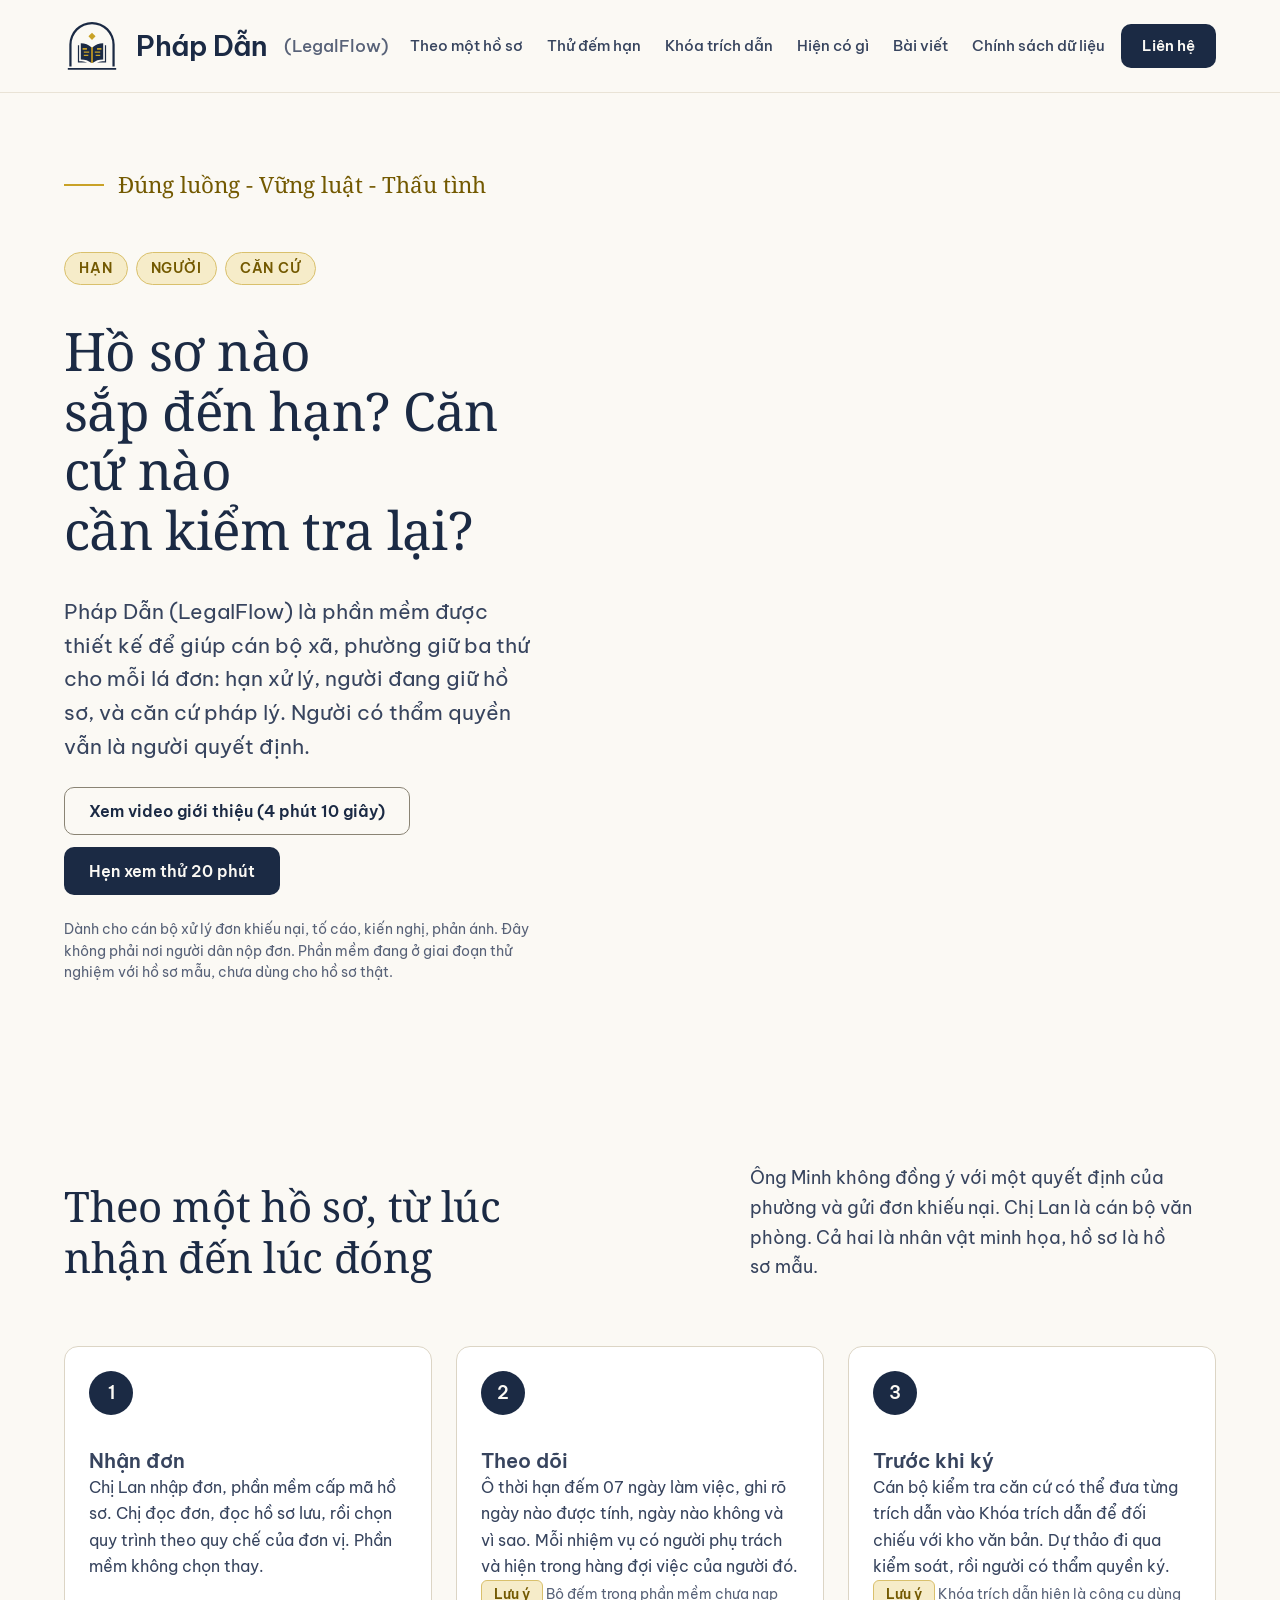
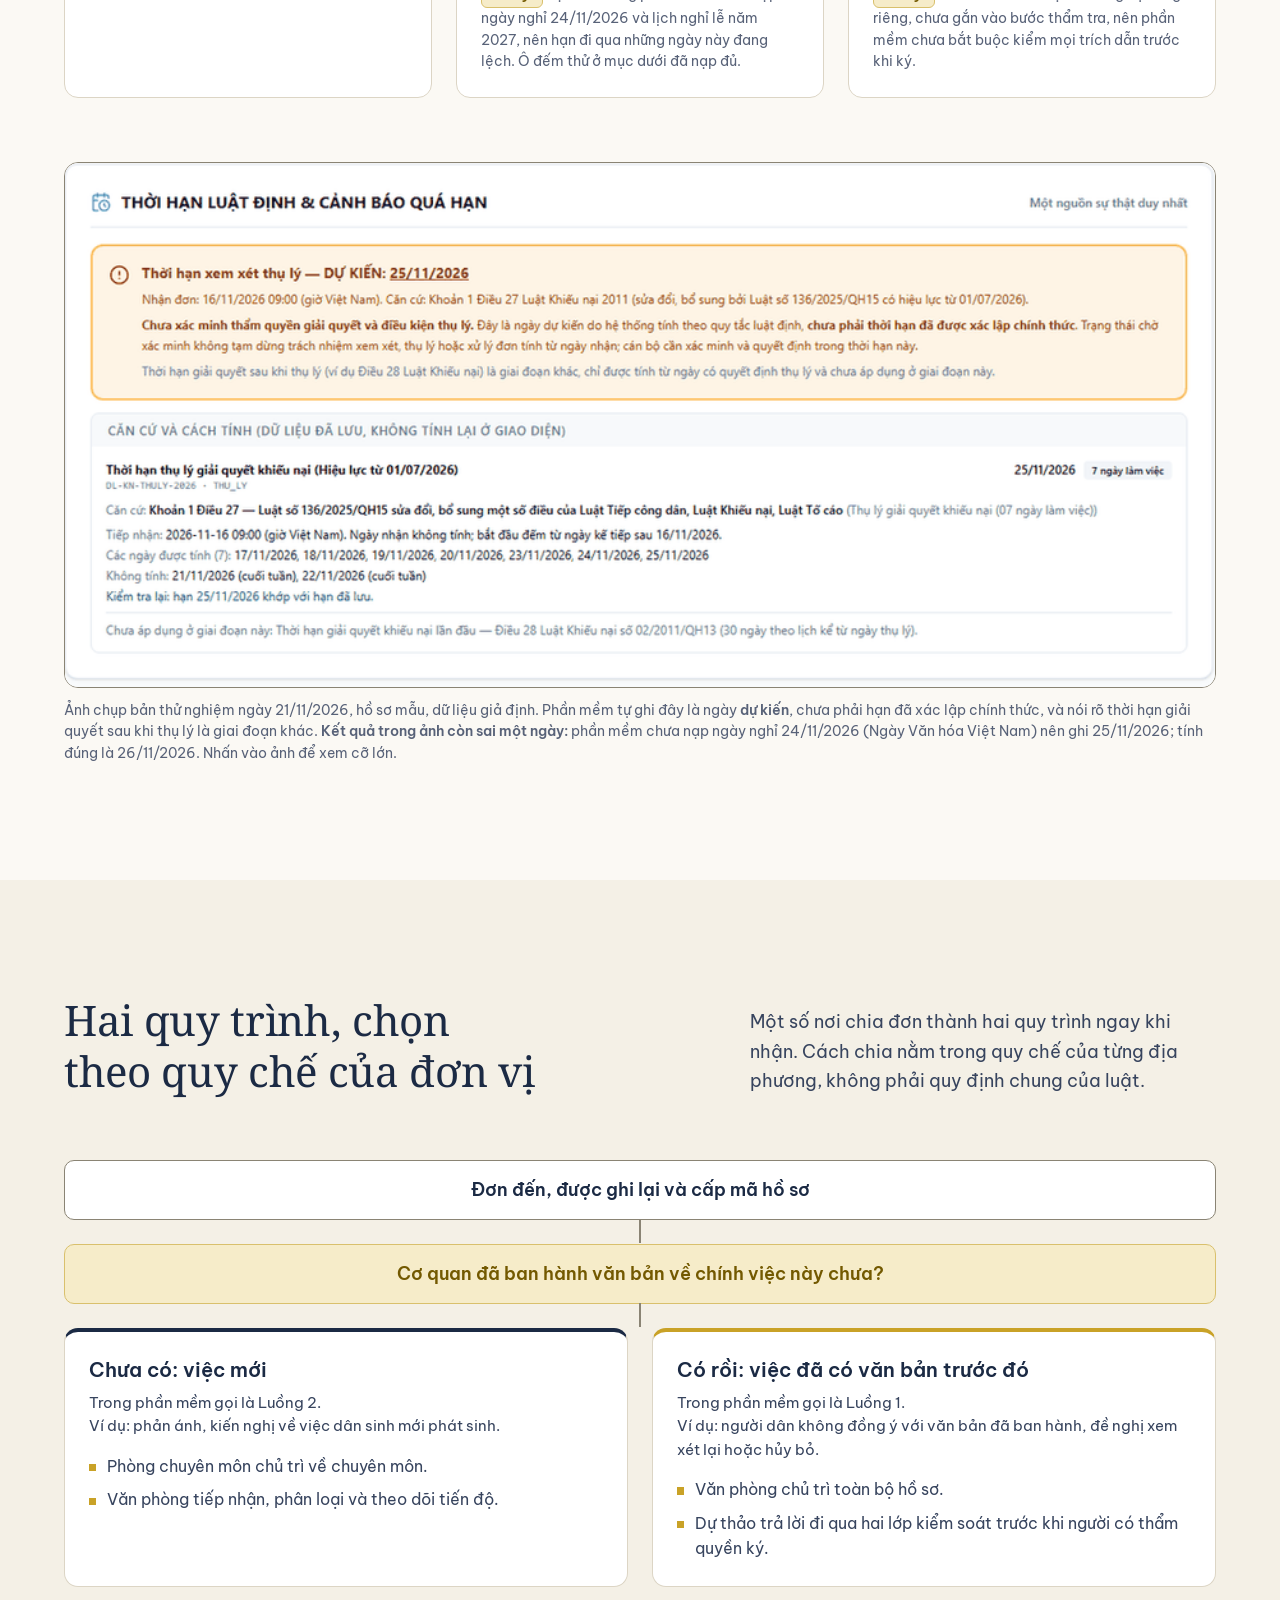
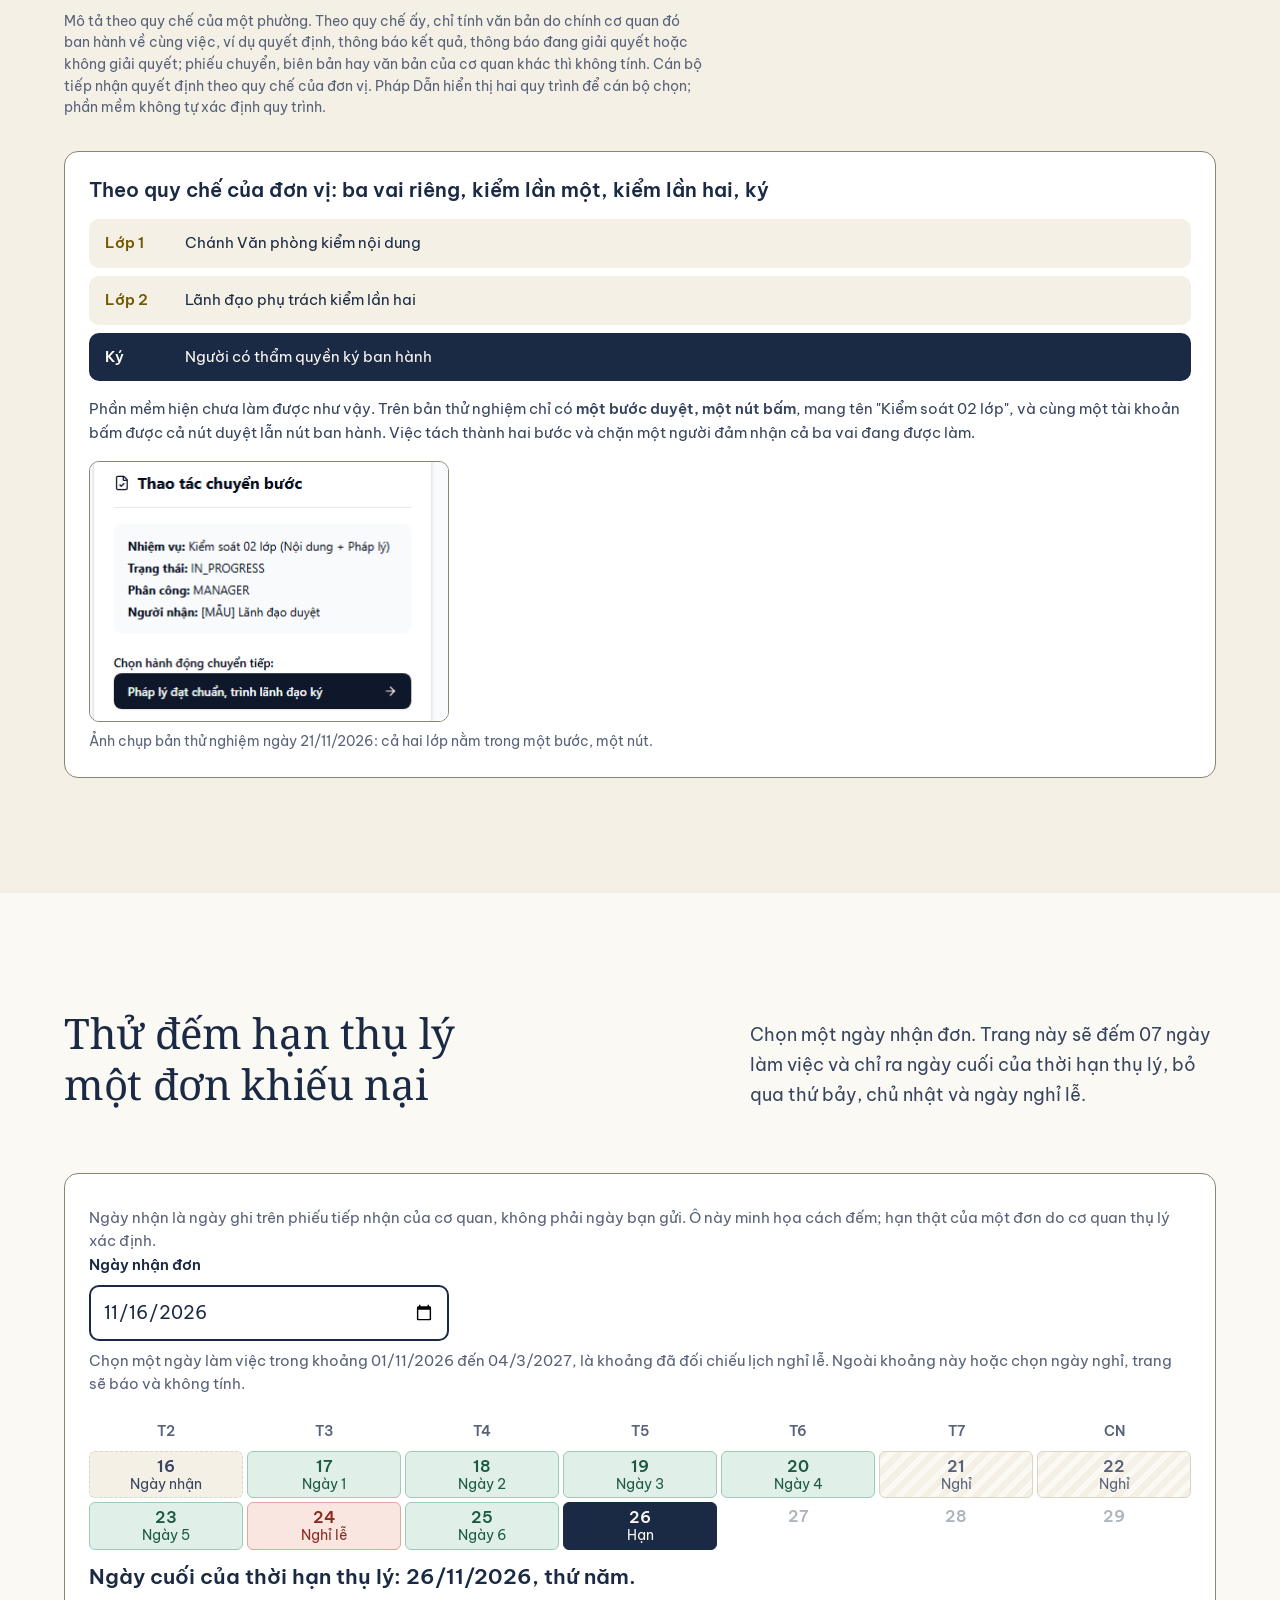
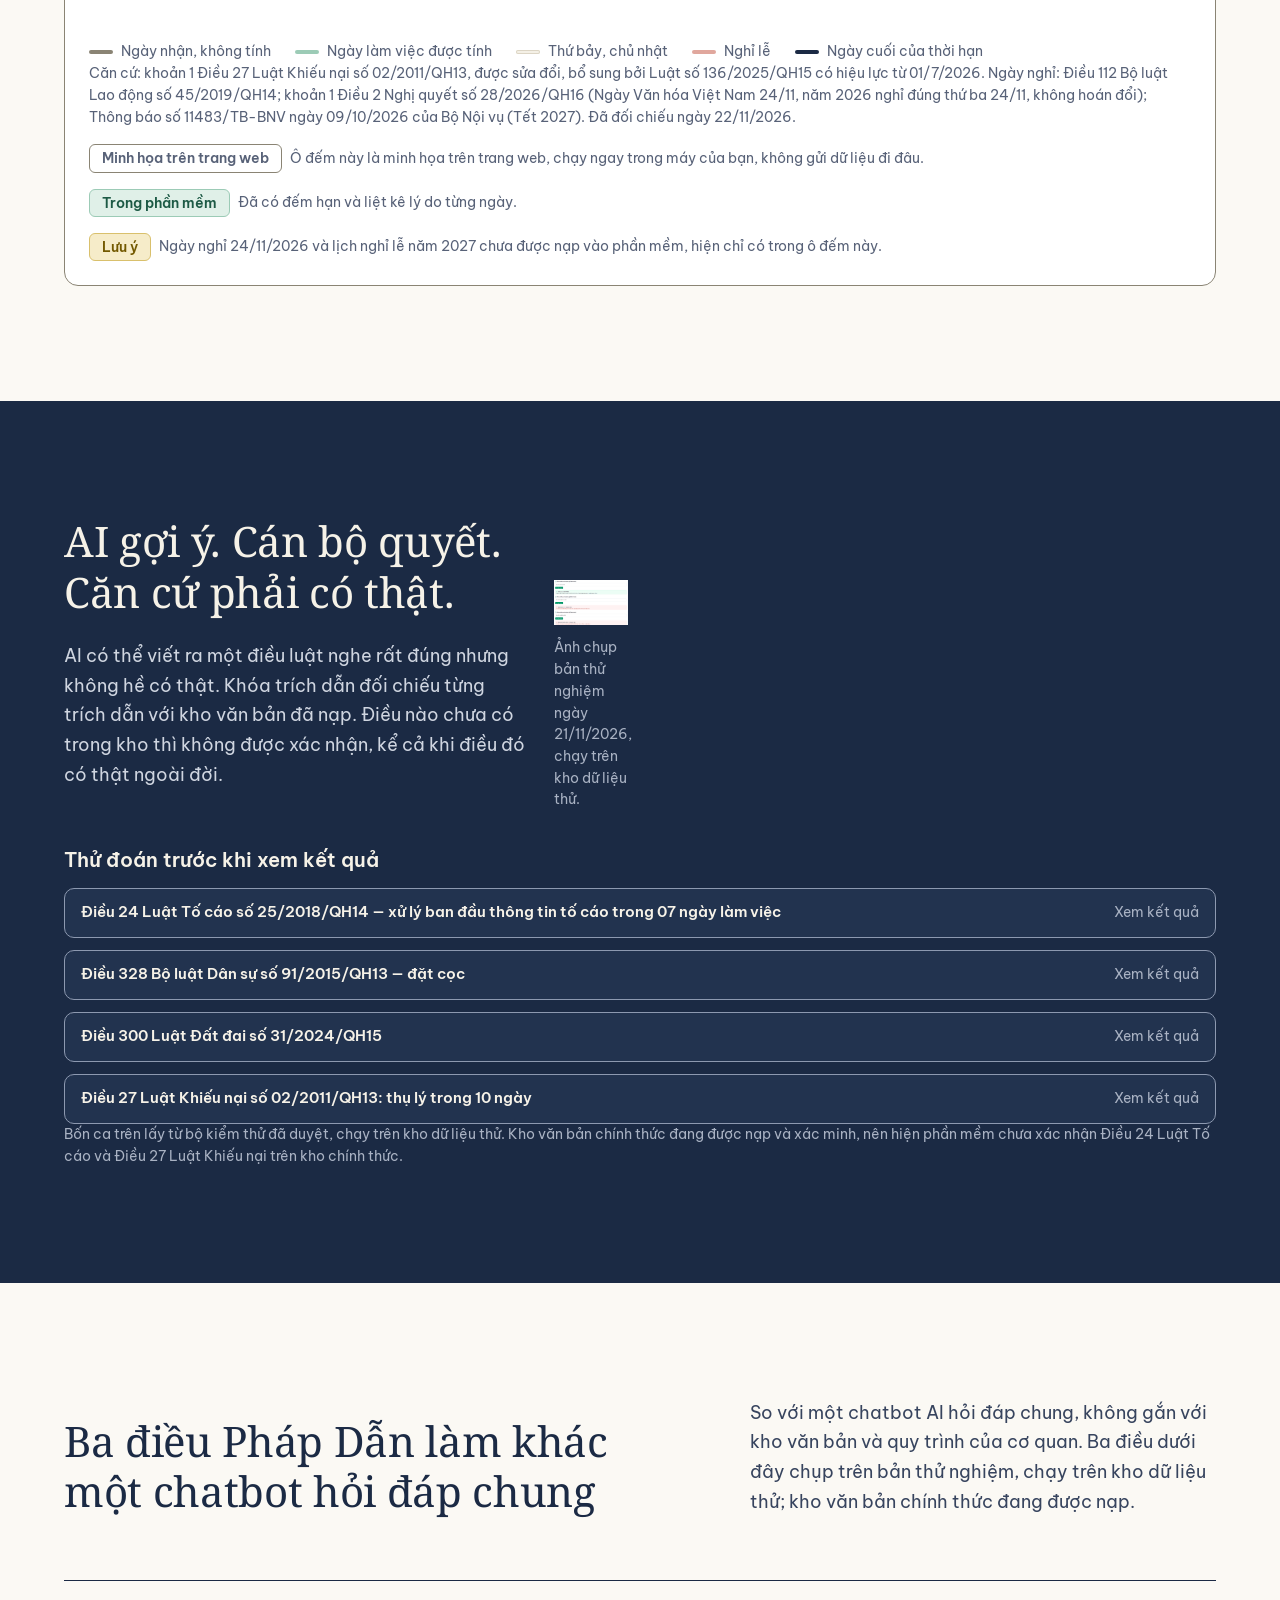
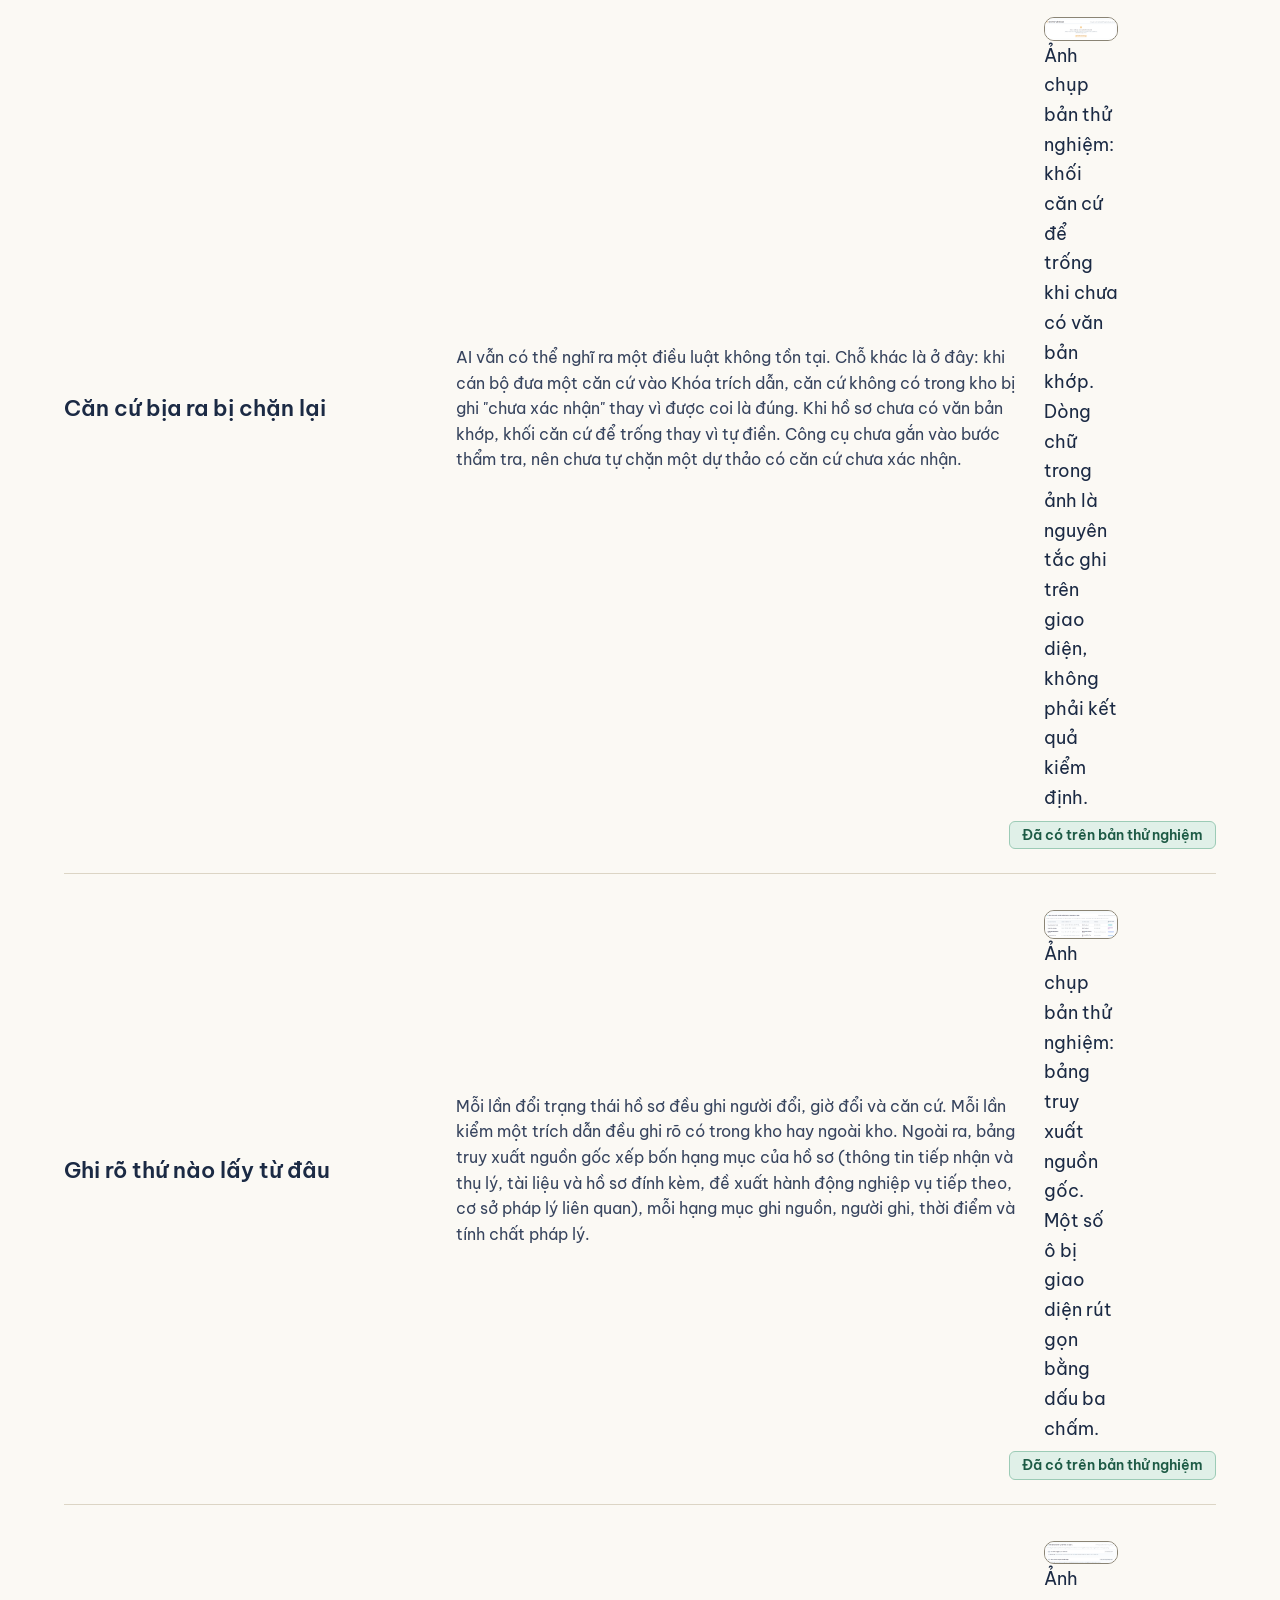
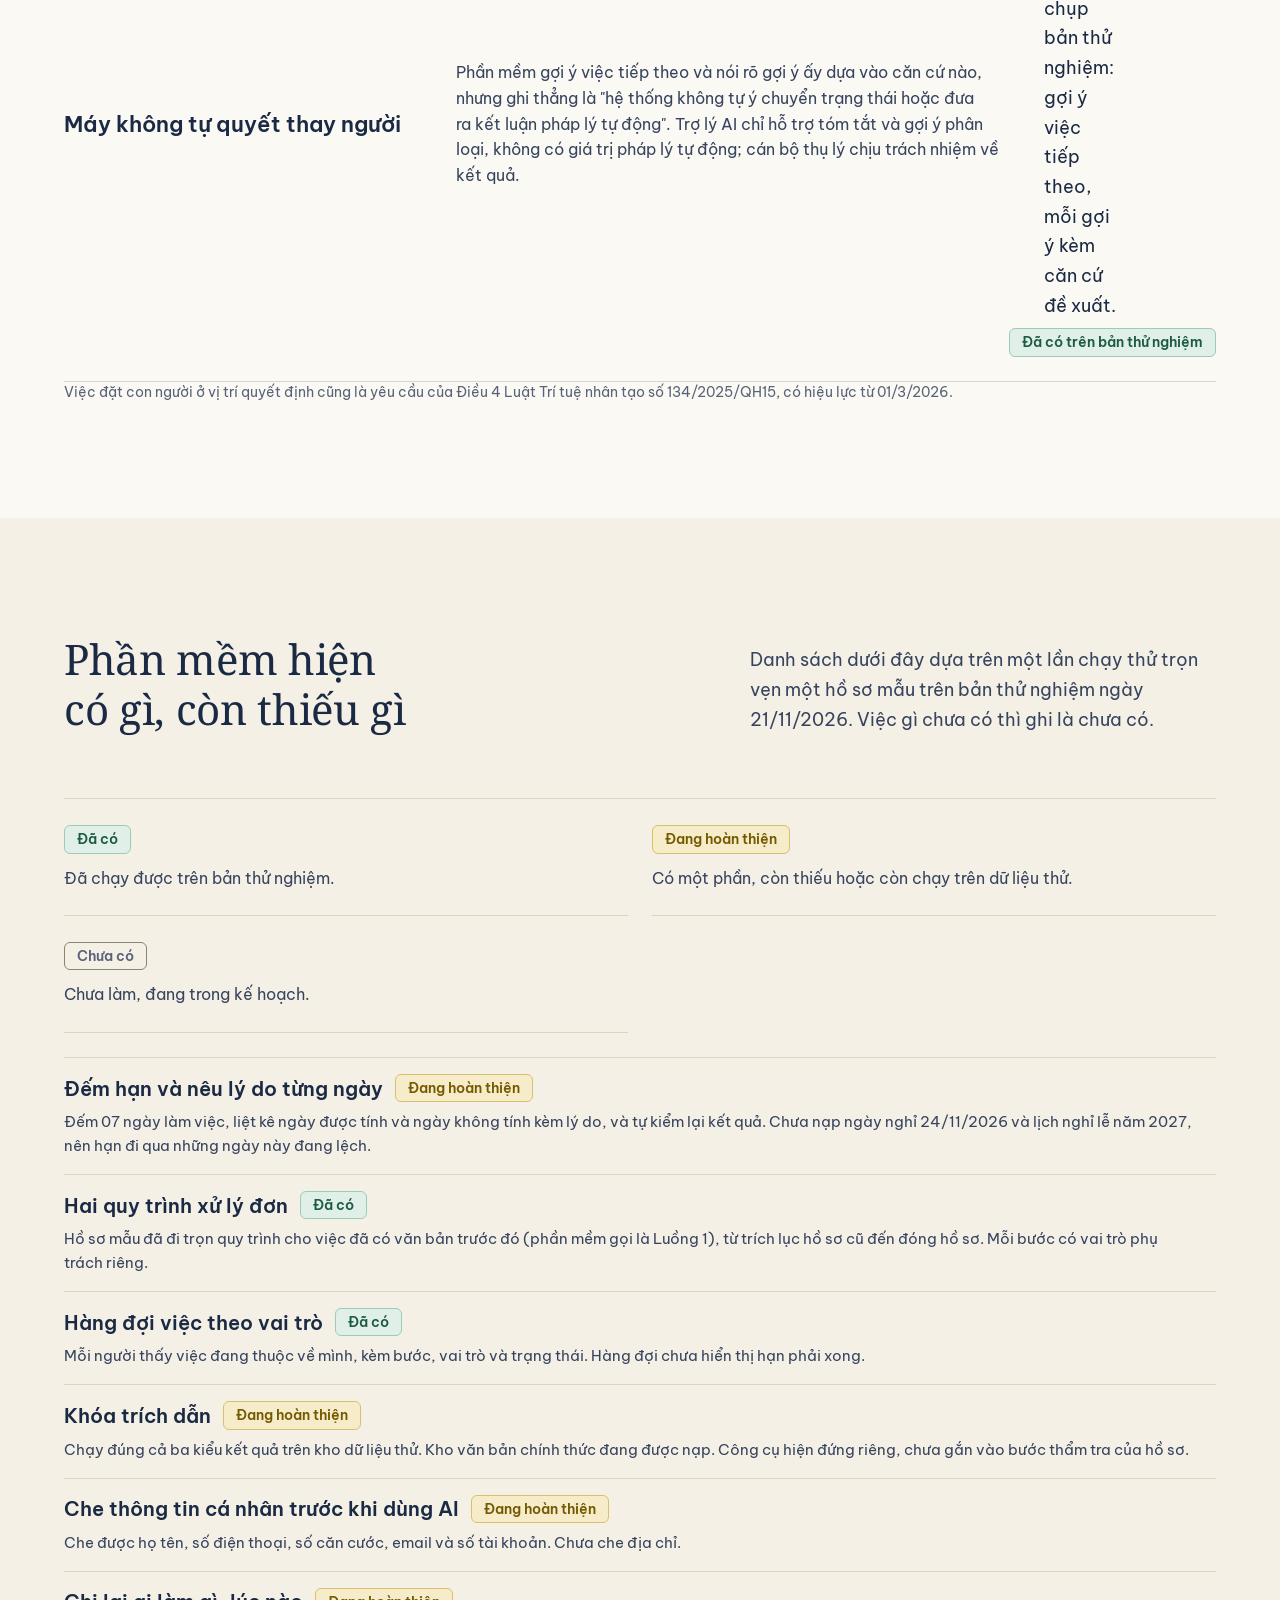
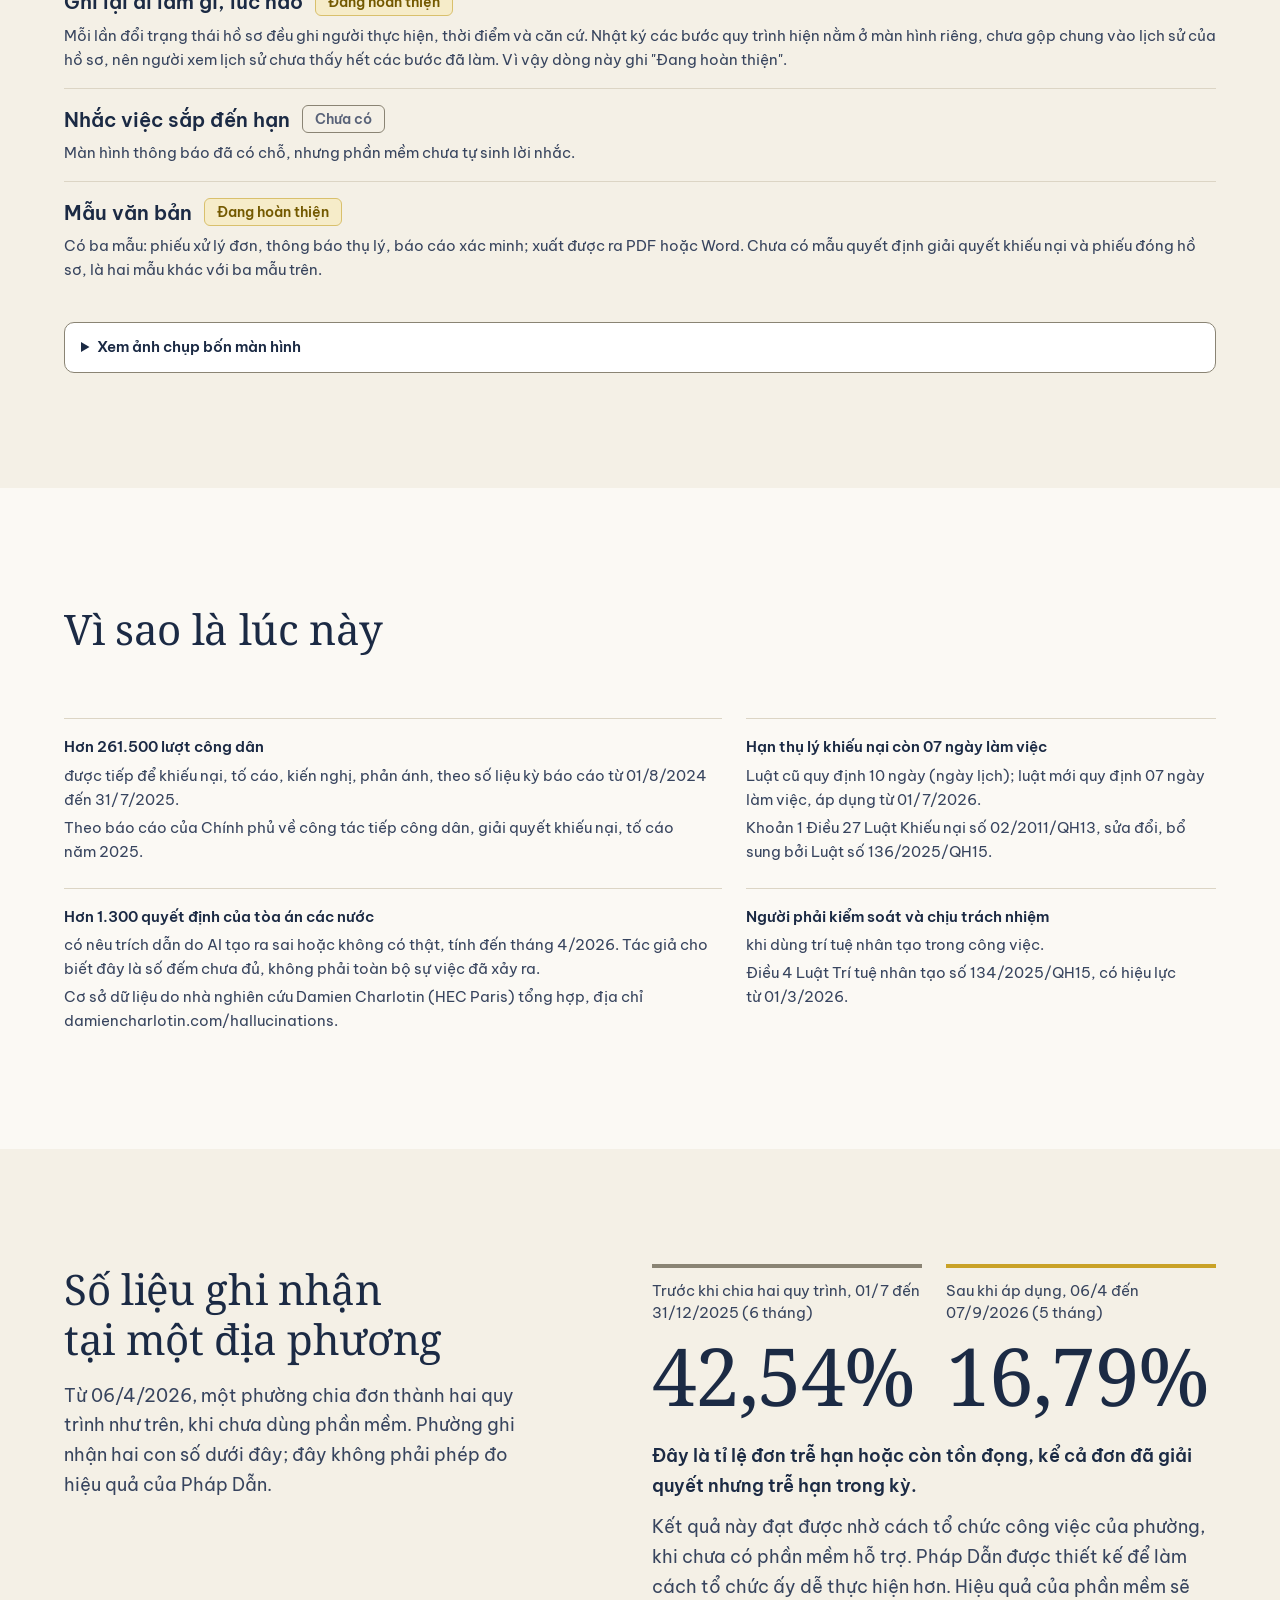
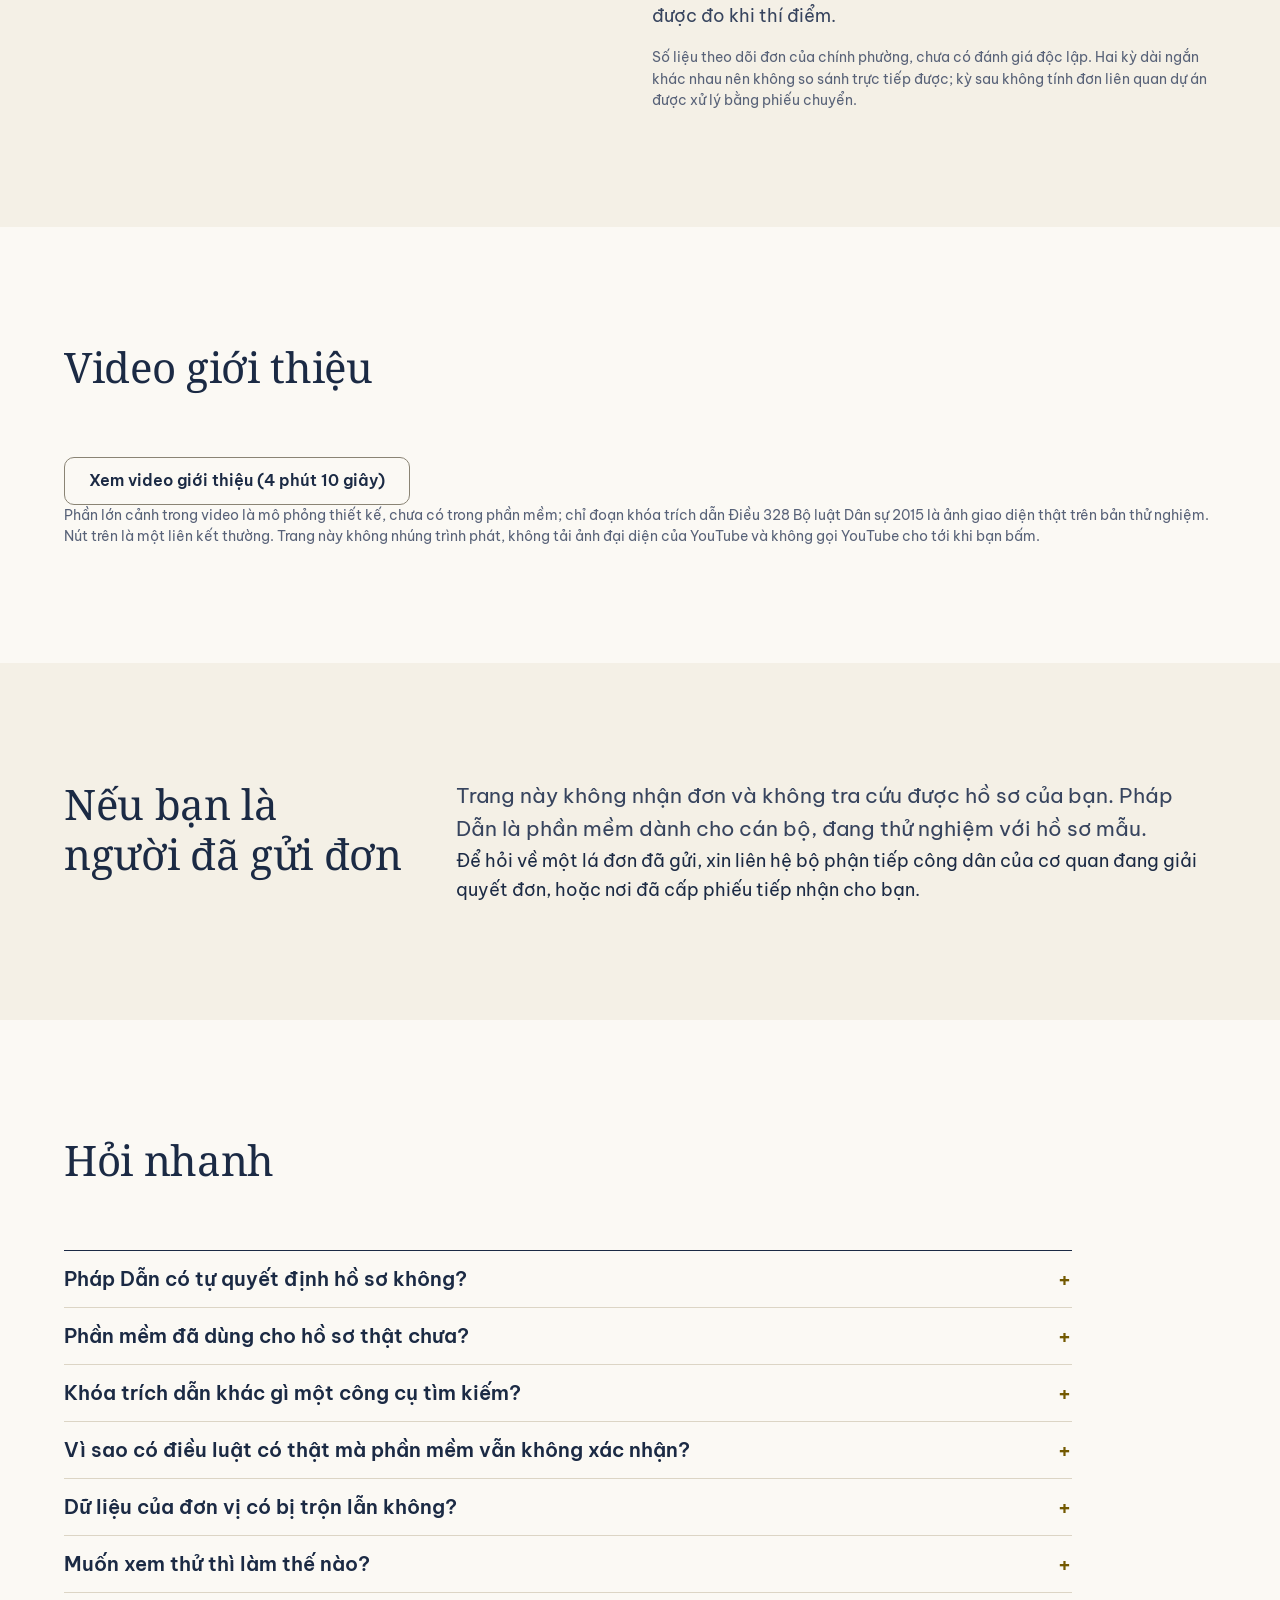
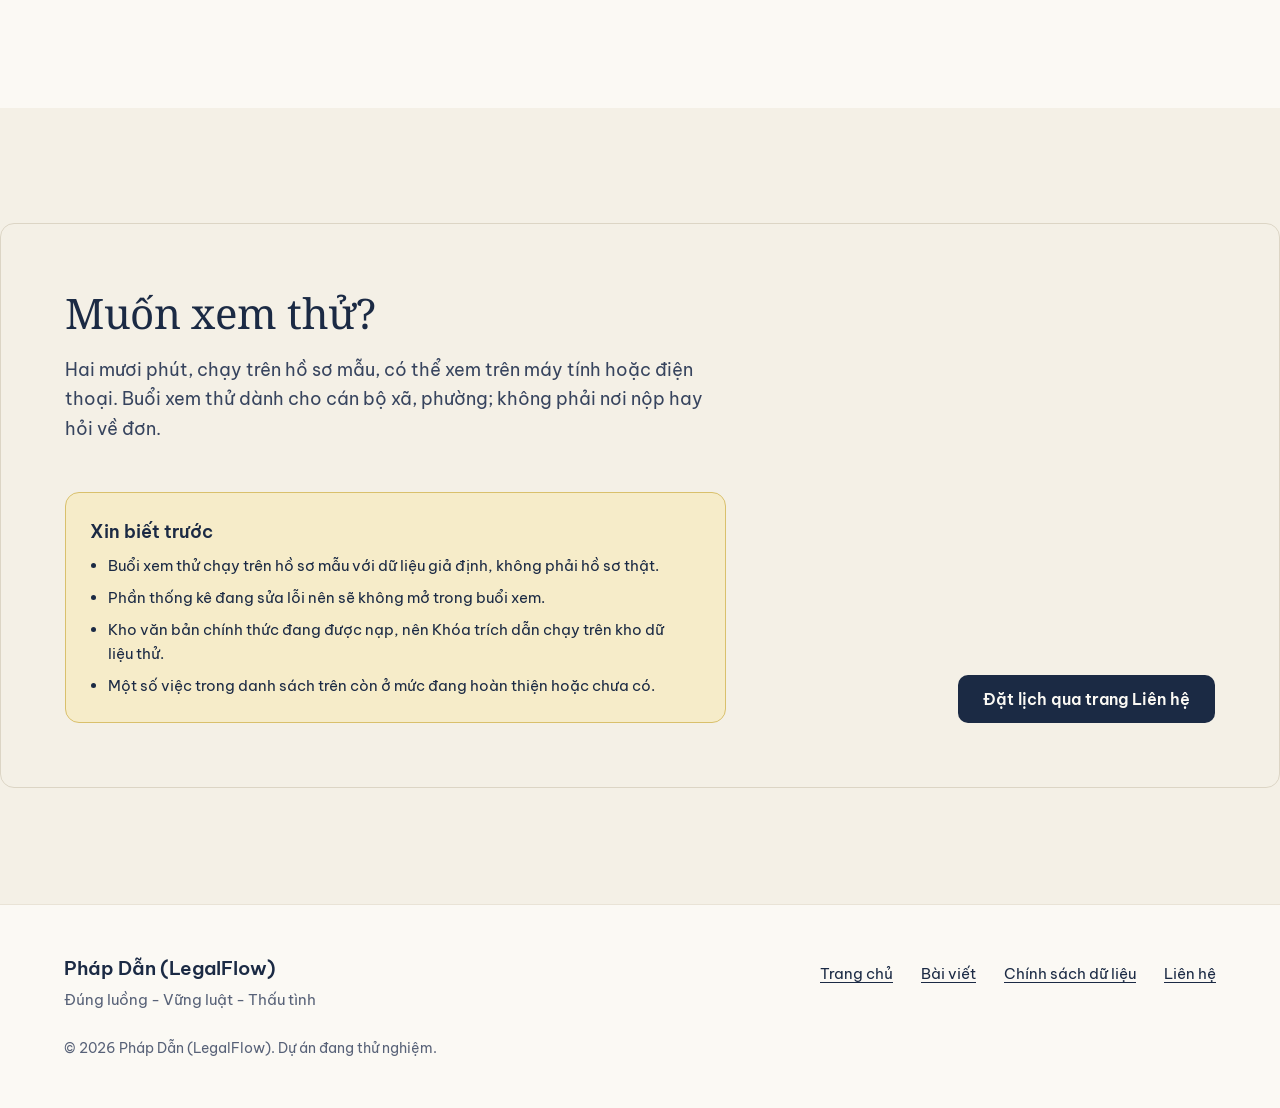
==== index.html @ 0e6a706e "Bản 5.4b-b4: thêm ngày nghỉ 24/11/2026, chặn ngày ngoài khoảng và ngày nghỉ, thu hẹp câu Khóa trích " ====
<!doctype html>
<html lang="vi">
<head>
<meta charset="utf-8">
<title>Pháp Dẫn (LegalFlow): theo dõi hạn đơn thư, kiểm tra điều luật cho xã, phường</title>
<meta name="viewport" content="width=device-width, initial-scale=1">
<meta name="color-scheme" content="light dark">
<meta name="description" content="Phần mềm được thiết kế để giúp cán bộ xã, phường biết đơn nào sắp đến hạn, ai đang giữ đơn và điều luật AI gợi ý có thật không. Đang thử nghiệm với dữ liệu mẫu.">
<meta property="og:title" content="Pháp Dẫn (LegalFlow): theo dõi hạn đơn thư, kiểm tra điều luật cho xã, phường">
<meta property="og:description" content="Phần mềm được thiết kế để giúp cán bộ xã, phường biết đơn nào sắp đến hạn, ai đang giữ đơn và điều luật AI gợi ý có thật không. Đang thử nghiệm với dữ liệu mẫu.">
<link rel="canonical" href="https://phapdan.vn/">
<meta property="og:url" content="https://phapdan.vn/">
<meta property="og:locale" content="vi_VN">
<meta property="og:type" content="website">
<meta property="og:image" content="https://phapdan.vn/og-image.png">
<meta property="og:image:width" content="1200">
<meta property="og:image:height" content="630">
<meta property="og:image:alt" content="Logo Pháp Dẫn (LegalFlow): sách mở dưới vòm">
<meta name="twitter:card" content="summary_large_image">
<meta name="theme-color" content="#1B2A44">

<link rel="icon" href="favicon.ico" sizes="32x32">
<link rel="icon" href="favicon.svg" type="image/svg+xml">
<link rel="apple-touch-icon" href="apple-touch-icon.png">
<link rel="manifest" href="site.webmanifest">
<link rel="stylesheet" href="assets/css/mau.css">
<link rel="stylesheet" href="assets/css/site.css">

</head>
<body>
<header class="site-head">
<div class="wrap site-head__in">
<a class="brand" href="./" aria-label="Pháp Dẫn (LegalFlow), về trang chủ">
<picture><source srcset="assets/logo-phap-dan-bieu-tuong-nen-toi.svg" media="(prefers-color-scheme: dark)"><img src="assets/logo-phap-dan-bieu-tuong.svg" width="56" height="56" alt=""></picture>
<span class="brand__name">Pháp Dẫn</span><span class="brand__sub">(LegalFlow)</span>
</a>
<nav class="nav" aria-label="Điều hướng chính">
<a href="./#mot-ho-so">Theo một hồ sơ</a>
<a href="./#thu-dem-han">Thử đếm hạn</a>
<a href="./#khoa-trich-dan">Khóa trích dẫn</a>
<a href="./#dang-co-gi">Hiện có gì</a>
<a href="bai-viet/">Bài viết</a>
<a href="chinh-sach-du-lieu.html">Chính sách dữ liệu</a>
</nav>
<details class="mnav"><summary>Mục lục</summary>
<nav aria-label="Mục lục trên điện thoại">
<a href="./#mot-ho-so">Theo một hồ sơ</a>
<a href="./#thu-dem-han">Thử đếm hạn</a>
<a href="./#khoa-trich-dan">Khóa trích dẫn</a>
<a href="./#dang-co-gi">Hiện có gì</a>
<a href="bai-viet/">Bài viết</a>
<a href="chinh-sach-du-lieu.html">Chính sách dữ liệu</a>
<a href="lien-he.html">Liên hệ</a>
</nav></details>
<a class="btn btn--primary btn--sm" href="lien-he.html">Liên hệ</a>
</div>
</header>
<main>
<section class="hero" aria-labelledby="hero-h">
<div class="wrap">
<div class="hero__top">
<p class="slogan">Đúng luồng - Vững luật - Thấu tình</p>
<ul class="trio" aria-label="Ba thứ Pháp Dẫn giữ cho mỗi lá đơn">
<li>HẠN</li>
<li>NGƯỜI</li>
<li>CĂN CỨ</li>
</ul>
<h1 id="hero-h" class="display">Hồ sơ nào <span class="nb">sắp đến hạn?</span> Căn cứ nào <span class="nb">cần kiểm tra lại?</span></h1>
<div class="hero__side">
<p class="lede">Pháp Dẫn (LegalFlow) là phần mềm được thiết kế để giúp cán bộ xã, phường giữ ba thứ cho mỗi lá đơn: hạn xử lý, người đang giữ hồ sơ, và căn cứ pháp lý. Người có thẩm quyền vẫn là người quyết định.</p>
<div class="actions">
<a class="btn btn--line" href="https://www.youtube.com/watch?v=8iIWoQvFxrs" target="_blank" rel="noopener noreferrer">Xem video giới thiệu (4 phút 10 giây)</a>
<a class="btn btn--primary" href="lien-he.html">Hẹn xem thử 20 phút</a>

</div>
<p class="note hero__who">Dành cho cán bộ xử lý đơn khiếu nại, tố cáo, kiến nghị, phản ánh. Đây không phải nơi người dân nộp đơn. Phần mềm đang ở giai đoạn thử nghiệm với hồ sơ mẫu, chưa dùng cho hồ sơ thật.</p>
</div>
</div>
</div>
</section>

<section id="mot-ho-so" class="sec" aria-labelledby="ho-so-h">
<div class="wrap">
<div class="sec__head">
<h2 id="ho-so-h" class="h2">Theo một hồ sơ, từ lúc nhận đến lúc đóng</h2>
<p class="lede">Ông Minh không đồng ý với một quyết định của phường và gửi đơn khiếu nại. Chị Lan là cán bộ văn phòng. Cả hai là nhân vật minh họa, hồ sơ là hồ sơ mẫu.</p>
</div>
<ol class="scenes">
<li class="scene">
<span class="scene__no">1</span>
<div class="scene__story">
<h3 class="h3">Nhận đơn</h3>
<p>Chị Lan nhập đơn, phần mềm cấp mã hồ sơ. Chị đọc đơn, đọc hồ sơ lưu, rồi chọn quy trình theo quy chế của đơn vị. Phần mềm không chọn thay.</p>
</div>
</li>
<li class="scene">
<span class="scene__no">2</span>
<div class="scene__story">
<h3 class="h3">Theo dõi</h3>
<p>Ô thời hạn đếm 07 ngày làm việc, ghi rõ ngày nào được tính, ngày nào không và vì sao. Mỗi nhiệm vụ có người phụ trách và hiện trong hàng đợi việc của người đó.</p>
<p class="note"><span class="tag tag--warn">Lưu ý</span> Bộ đếm trong phần mềm chưa nạp ngày nghỉ 24/11/2026 và lịch nghỉ lễ năm 2027, nên hạn đi qua những ngày này đang lệch. Ô đếm thử ở mục dưới đã nạp đủ.</p>
</div>
</li>
<li class="scene">
<span class="scene__no">3</span>
<div class="scene__story">
<h3 class="h3">Trước khi ký</h3>
<p>Cán bộ kiểm tra căn cứ có thể đưa từng trích dẫn vào Khóa trích dẫn để đối chiếu với kho văn bản. Dự thảo đi qua kiểm soát, rồi người có thẩm quyền ký.</p>
<p class="note"><span class="tag tag--warn">Lưu ý</span> Khóa trích dẫn hiện là công cụ dùng riêng, chưa gắn vào bước thẩm tra, nên phần mềm chưa bắt buộc kiểm mọi trích dẫn trước khi ký.</p>
</div>
</li>
</ol>

<figure class="shot" aria-labelledby="shot1-cap">
<a class="shot__link" href="assets/img/han-thu-ly-ho-so-mau.png" data-zoom aria-label="Xem cỡ lớn ảnh khung thời hạn của hồ sơ mẫu"><img src="assets/img/han-thu-ly-ho-so-mau.png" width="900" height="410" fetchpriority="high" alt="Ảnh chụp bản thử nghiệm: khung thời hạn của hồ sơ mẫu nhận ngày 16/11/2026. Phần mềm ghi hạn xem xét thụ lý dự kiến là 25/11/2026, nêu căn cứ là khoản 1 Điều 27 Luật Khiếu nại, liệt kê bảy ngày được tính và hai ngày cuối tuần không được tính; ngày 24/11/2026 bị tính nhầm là ngày làm việc."></a>
<figcaption id="shot1-cap">Ảnh chụp bản thử nghiệm ngày 21/11/2026, hồ sơ mẫu, dữ liệu giả định. Phần mềm tự ghi đây là ngày <strong>dự kiến</strong>, chưa phải hạn đã xác lập chính thức, và nói rõ thời hạn giải quyết sau khi thụ lý là giai đoạn khác. <strong>Kết quả trong ảnh còn sai một ngày:</strong> phần mềm chưa nạp ngày nghỉ 24/11/2026 (Ngày Văn hóa Việt Nam) nên ghi 25/11/2026; tính đúng là 26/11/2026. Nhấn vào ảnh để xem cỡ lớn.</figcaption>
</figure>
</div>
</section>

<section id="hai-duong" class="sec band--soft" aria-labelledby="duong-h">
<div class="wrap">
<div class="sec__head">
<h2 id="duong-h" class="h2">Hai quy trình, chọn theo quy chế của đơn vị</h2>
<p class="lede">Một số nơi chia đơn thành hai quy trình ngay khi nhận. Cách chia nằm trong quy chế của từng địa phương, không phải quy định chung của luật.</p>
</div>
<div class="paths" role="group" aria-labelledby="duong-cap">
<div class="paths__in">Đơn đến, được ghi lại và cấp mã hồ sơ</div>
<div class="paths__ask">Cơ quan đã ban hành văn bản về chính việc này chưa?</div>
<div class="paths__two">
<article class="path path--new">
<h3 class="h3">Chưa có: việc mới</h3>
<p class="small">Trong phần mềm gọi là Luồng 2.</p>
<p>Ví dụ: phản ánh, kiến nghị về việc dân sinh mới phát sinh.</p>
<ul>
<li>Phòng chuyên môn chủ trì về chuyên môn.</li>
<li>Văn phòng tiếp nhận, phân loại và theo dõi tiến độ.</li>
</ul>
</article>
<article class="path path--old">
<h3 class="h3">Có rồi: việc đã có văn bản trước đó</h3>
<p class="small">Trong phần mềm gọi là Luồng 1.</p>
<p>Ví dụ: người dân không đồng ý với văn bản đã ban hành, đề nghị xem xét lại hoặc hủy bỏ.</p>
<ul>
<li>Văn phòng chủ trì toàn bộ hồ sơ.</li>
<li>Dự thảo trả lời đi qua hai lớp kiểm soát trước khi người có thẩm quyền ký.</li>
</ul>
</article>
</div>
<p id="duong-cap" class="note paths__cap">Mô tả theo quy chế của một phường. Theo quy chế ấy, chỉ tính văn bản do chính cơ quan đó ban hành về cùng việc, ví dụ quyết định, thông báo kết quả, thông báo đang giải quyết hoặc không giải quyết; phiếu chuyển, biên bản hay văn bản của cơ quan khác thì không tính. Cán bộ tiếp nhận quyết định theo quy chế của đơn vị. Pháp Dẫn hiển thị hai quy trình để cán bộ chọn; phần mềm không tự xác định quy trình.</p>
</div>

<div class="gate" aria-label="Thứ tự kiểm soát trước khi ký">
<p class="gate__h3">Theo quy chế của đơn vị: ba vai riêng, kiểm lần một, kiểm lần hai, ký</p>
<ol class="gate__steps">
<li><span class="gate__n">Lớp 1</span> Chánh Văn phòng kiểm nội dung</li>
<li><span class="gate__n">Lớp 2</span> Lãnh đạo phụ trách kiểm lần hai</li>
<li><span class="gate__n gate__n--sign">Ký</span> Người có thẩm quyền ký ban hành</li>
</ol>
<p class="gate__that">Phần mềm hiện chưa làm được như vậy. Trên bản thử nghiệm chỉ có <strong>một bước duyệt, một nút bấm</strong>, mang tên "Kiểm soát 02 lớp", và cùng một tài khoản bấm được cả nút duyệt lẫn nút ban hành. Việc tách thành hai bước và chặn một người đảm nhận cả ba vai đang được làm.</p>
<figure class="gate__fig"><img src="assets/img/mot-nut-duyet.png" width="360" height="260" alt="Ảnh chụp bản thử nghiệm: màn hình kiểm soát chỉ có một nhiệm vụ tên Kiểm soát 02 lớp và một nút chuyển tiếp duy nhất."><figcaption>Ảnh chụp bản thử nghiệm ngày 21/11/2026: cả hai lớp nằm trong một bước, một nút.</figcaption></figure>
</div>
</div>
</section>

<section id="thu-dem-han" class="sec" aria-labelledby="dem-h">
<div class="wrap">
<div class="sec__head">
<h2 id="dem-h" class="h2">Thử đếm hạn thụ lý một đơn khiếu nại</h2>
<p class="lede">Chọn một ngày nhận đơn. Trang này sẽ đếm 07 ngày làm việc và chỉ ra ngày cuối của thời hạn thụ lý, bỏ qua thứ bảy, chủ nhật và ngày nghỉ lễ.</p>
</div>

<div class="dem" data-dem>
<p class="dem__note small">Ngày nhận là ngày ghi trên phiếu tiếp nhận của cơ quan, không phải ngày bạn gửi. Ô này minh họa cách đếm; hạn thật của một đơn do cơ quan thụ lý xác định.</p>
<label class="dem__lb" for="ngay-nhan">Ngày nhận đơn</label>
<input class="dem__in" type="date" id="ngay-nhan" value="2026-11-16" min="2026-11-01" max="2027-03-04">
<p class="dem__note small">Chọn một ngày làm việc trong khoảng 01/11/2026 đến 04/3/2027, là khoảng đã đối chiếu lịch nghỉ lễ. Ngoài khoảng này hoặc chọn ngày nghỉ, trang sẽ báo và không tính.</p>
<div class="dem__cal" data-cal aria-live="polite"></div>
<p class="dem__kq" data-kq aria-live="polite"></p>
<p class="legend"><span><i class="i-recv"></i> Ngày nhận, không tính</span><span><i class="i-count"></i> Ngày làm việc được tính</span><span><i class="i-skip"></i> Thứ bảy, chủ nhật</span><span><i class="i-off"></i> Nghỉ lễ</span><span><i class="i-due"></i> Ngày cuối của thời hạn</span></p>
<p class="note">Căn cứ: khoản 1 Điều 27 Luật Khiếu nại số 02/2011/QH13, được sửa đổi, bổ sung bởi Luật số 136/2025/QH15 có hiệu lực từ 01/7/2026. Ngày nghỉ: Điều 112 Bộ luật Lao động số 45/2019/QH14; khoản 1 Điều 2 Nghị quyết số 28/2026/QH16 (Ngày Văn hóa Việt Nam 24/11, năm 2026 nghỉ đúng thứ ba 24/11, không hoán đổi); Thông báo số 11483/TB-BNV ngày 09/10/2026 của Bộ Nội vụ (Tết 2027). Đã đối chiếu ngày 22/11/2026.</p>
<p class="note note--where"><span class="tag tag--plain">Minh họa trên trang web</span> Ô đếm này là minh họa trên trang web, chạy ngay trong máy của bạn, không gửi dữ liệu đi đâu.</p>
<p class="note note--where"><span class="tag tag--ok">Trong phần mềm</span> Đã có đếm hạn và liệt kê lý do từng ngày.</p>
<p class="note note--where"><span class="tag tag--warn">Lưu ý</span> Ngày nghỉ 24/11/2026 và lịch nghỉ lễ năm 2027 chưa được nạp vào phần mềm, hiện chỉ có trong ô đếm này.</p>
</div>
</div>
</section>

<section id="khoa-trich-dan" class="sec khoi-toi" aria-labelledby="lock-h">
<div class="wrap">
<div class="lock">
<div class="lock__text">
<h2 id="lock-h" class="h2">AI gợi ý. Cán bộ quyết. Căn cứ phải có thật.</h2>
<p class="lede">AI có thể viết ra một điều luật nghe rất đúng nhưng không hề có thật. Khóa trích dẫn đối chiếu từng trích dẫn với kho văn bản đã nạp. Điều nào chưa có trong kho thì không được xác nhận, kể cả khi điều đó có thật ngoài đời.</p>
</div>
<figure class="shot" aria-labelledby="shot2-cap">
<img src="assets/img/khoa-trich-dan-ba-ca.png" width="900" height="550" alt="Ảnh chụp bản thử nghiệm: ba lần dùng Khóa trích dẫn. Điều 24 Luật Tố cáo 2018 được khóa căn cứ. Điều 328 Bộ luật Dân sự 2015 báo ngoài kho căn cứ, không xác nhận. Điều 300 Luật Đất đai 2024 báo không tìm thấy điều khoản, không xác nhận.">
<figcaption id="shot2-cap">Ảnh chụp bản thử nghiệm ngày 21/11/2026, chạy trên kho dữ liệu thử.</figcaption>
</figure>
</div>

<div class="tests">
<p class="tests__h">Thử đoán trước khi xem kết quả</p>

<details class="tcd">
<summary>Điều 24 Luật Tố cáo số 25/2018/QH14 — xử lý ban đầu thông tin tố cáo trong 07 ngày làm việc</summary>
<div class="tcd__in">
<p class="tcd__kq"><span class="tag tag--ok">Đã khóa căn cứ (trên kho dữ liệu thử)</span></p>
<p>Điều này có thật và có trong kho dữ liệu thử, nên phần mềm xác nhận. Điều 24 Luật Tố cáo số 25/2018/QH14 còn cho phép kéo dài nhưng không quá 10 ngày khi phải xác minh ở nhiều nơi.</p>
</div>
</details>

<details class="tcd">
<summary>Điều 328 Bộ luật Dân sự số 91/2015/QH13 — đặt cọc</summary>
<div class="tcd__in">
<p class="tcd__kq"><span class="tag tag--out">Ngoài kho căn cứ, không xác nhận</span></p>
<p>Điều này có thật ngoài đời. Nhưng Bộ luật Dân sự không thuộc kho văn bản đang dùng cho việc này, nên phần mềm không đối chiếu được và không xác nhận. Không xác nhận không có nghĩa là điều luật không tồn tại.</p>
</div>
</details>

<details class="tcd">
<summary>Điều 300 Luật Đất đai số 31/2024/QH15</summary>
<div class="tcd__in">
<p class="tcd__kq"><span class="tag tag--plain">Không tìm thấy điều khoản, không xác nhận</span></p>
<p>Luật Đất đai số 31/2024/QH15 chỉ có 260 điều, nên không có Điều 300. Văn bản thì có trong kho, còn điều luật thì không. Đây là kiểu sai mà AI hay mắc: ghép một tên luật có thật với một số điều không có.</p>
</div>
</details>

<details class="tcd">
<summary>Điều 27 Luật Khiếu nại số 02/2011/QH13: thụ lý trong 10 ngày</summary>
<div class="tcd__in">
<p class="tcd__kq"><span class="tag tag--warn">Nội dung thuộc phiên bản cũ</span></p>
<p>Điều 27 có thật, nhưng con số 10 ngày là của bản trước. Từ 01/7/2026, Luật số 136/2025/QH15 sửa thành 07 ngày làm việc. Một trích dẫn đúng tên điều vẫn có thể sai nội dung nếu lấy theo bản cũ.</p>
</div>
</details>
</div>

<p class="note">Bốn ca trên lấy từ bộ kiểm thử đã duyệt, chạy trên kho dữ liệu thử. Kho văn bản chính thức đang được nạp và xác minh, nên hiện phần mềm chưa xác nhận Điều 24 Luật Tố cáo và Điều 27 Luật Khiếu nại trên kho chính thức.</p>
</div>
</section>

<section id="khac-chatbot" class="sec" aria-labelledby="khac-h">
<div class="wrap">
<div class="sec__head">
<h2 id="khac-h" class="h2">Ba điều Pháp Dẫn làm khác một chatbot hỏi đáp chung</h2>
<p class="lede">So với một chatbot AI hỏi đáp chung, không gắn với kho văn bản và quy trình của cơ quan. Ba điều dưới đây chụp trên bản thử nghiệm, chạy trên kho dữ liệu thử; kho văn bản chính thức đang được nạp.</p>
</div>

<ul class="mods">
<li class="mod">
<h3 class="h3">Căn cứ bịa ra bị chặn lại</h3>
<p>AI vẫn có thể nghĩ ra một điều luật không tồn tại. Chỗ khác là ở đây: khi cán bộ đưa một căn cứ vào Khóa trích dẫn, căn cứ không có trong kho bị ghi "chưa xác nhận" thay vì được coi là đúng. Khi hồ sơ chưa có văn bản khớp, khối căn cứ để trống thay vì tự điền. Công cụ chưa gắn vào bước thẩm tra, nên chưa tự chặn một dự thảo có căn cứ chưa xác nhận.</p>
<figure class="mod__fig"><img src="assets/img/khong-bia-can-cu.png" width="900" height="265" alt="Ảnh chụp bản thử nghiệm: khối Căn cứ pháp luật liên quan báo chưa có văn bản quy phạm pháp luật liên kết trực tiếp, và một dòng nguyên tắc hiển thị trên giao diện."><figcaption>Ảnh chụp bản thử nghiệm: khối căn cứ để trống khi chưa có văn bản khớp. Dòng chữ trong ảnh là nguyên tắc ghi trên giao diện, không phải kết quả kiểm định.</figcaption></figure>
<span class="tag tag--ok">Đã có trên bản thử nghiệm</span>
</li>
<li class="mod">
<h3 class="h3">Ghi rõ thứ nào lấy từ đâu</h3>
<p>Mỗi lần đổi trạng thái hồ sơ đều ghi người đổi, giờ đổi và căn cứ. Mỗi lần kiểm một trích dẫn đều ghi rõ có trong kho hay ngoài kho. Ngoài ra, bảng truy xuất nguồn gốc xếp bốn hạng mục của hồ sơ (thông tin tiếp nhận và thụ lý, tài liệu và hồ sơ đính kèm, đề xuất hành động nghiệp vụ tiếp theo, cơ sở pháp lý liên quan), mỗi hạng mục ghi nguồn, người ghi, thời điểm và tính chất pháp lý.</p>
<figure class="mod__fig"><img src="assets/img/truy-xuat-nguon-goc.png" width="900" height="337" alt="Ảnh chụp bản thử nghiệm: bảng truy xuất nguồn gốc dữ liệu, mỗi dòng ghi hạng mục thông tin, nguồn dữ liệu thực tế, chủ thể ghi nhận, thời điểm và tính chất pháp lý."><figcaption>Ảnh chụp bản thử nghiệm: bảng truy xuất nguồn gốc. Một số ô bị giao diện rút gọn bằng dấu ba chấm.</figcaption></figure>
<span class="tag tag--ok">Đã có trên bản thử nghiệm</span>
</li>
<li class="mod">
<h3 class="h3">Máy không tự quyết thay người</h3>
<p>Phần mềm gợi ý việc tiếp theo và nói rõ gợi ý ấy dựa vào căn cứ nào, nhưng ghi thẳng là "hệ thống không tự ý chuyển trạng thái hoặc đưa ra kết luận pháp lý tự động". Trợ lý AI chỉ hỗ trợ tóm tắt và gợi ý phân loại, không có giá trị pháp lý tự động; cán bộ thụ lý chịu trách nhiệm về kết quả.</p>
<figure class="mod__fig"><img src="assets/img/hanh-dong-tat-dinh.png" width="900" height="269" alt="Ảnh chụp bản thử nghiệm: khối hành động nghiệp vụ tiếp theo, mỗi gợi ý kèm một dòng căn cứ đề xuất, và câu hệ thống không tự ý chuyển trạng thái hoặc đưa ra kết luận pháp lý tự động."><figcaption>Ảnh chụp bản thử nghiệm: gợi ý việc tiếp theo, mỗi gợi ý kèm căn cứ đề xuất.</figcaption></figure>
<span class="tag tag--ok">Đã có trên bản thử nghiệm</span>
</li>
</ul>
<p class="note">Việc đặt con người ở vị trí quyết định cũng là yêu cầu của Điều 4 Luật Trí tuệ nhân tạo số 134/2025/QH15, có hiệu lực từ 01/3/2026.</p>
</div>
</section>

<section id="dang-co-gi" class="sec band--soft" aria-labelledby="co-h">
<div class="wrap">
<div class="sec__head">
<h2 id="co-h" class="h2">Phần mềm hiện có gì, còn thiếu gì</h2>
<p class="lede">Danh sách dưới đây dựa trên một lần chạy thử trọn vẹn một hồ sơ mẫu trên bản thử nghiệm ngày 21/11/2026. Việc gì chưa có thì ghi là chưa có.</p>
</div>

<dl class="states states--leg">
<div><dt><span class="tag tag--ok">Đã có</span></dt><dd>Đã chạy được trên bản thử nghiệm.</dd></div>
<div><dt><span class="tag tag--warn">Đang hoàn thiện</span></dt><dd>Có một phần, còn thiếu hoặc còn chạy trên dữ liệu thử.</dd></div>
<div><dt><span class="tag tag--plain">Chưa có</span></dt><dd>Chưa làm, đang trong kế hoạch.</dd></div>
</dl>

<ul class="rows">
<li class="row">
<h3 class="h3">Đếm hạn và nêu lý do từng ngày <span class="tag tag--warn">Đang hoàn thiện</span></h3>
<p>Đếm 07 ngày làm việc, liệt kê ngày được tính và ngày không tính kèm lý do, và tự kiểm lại kết quả. Chưa nạp ngày nghỉ 24/11/2026 và lịch nghỉ lễ năm 2027, nên hạn đi qua những ngày này đang lệch.</p>
</li>
<li class="row">
<h3 class="h3">Hai quy trình xử lý đơn <span class="tag tag--ok">Đã có</span></h3>
<p>Hồ sơ mẫu đã đi trọn quy trình cho việc đã có văn bản trước đó (phần mềm gọi là Luồng 1), từ trích lục hồ sơ cũ đến đóng hồ sơ. Mỗi bước có vai trò phụ trách riêng.</p>
</li>
<li class="row">
<h3 class="h3">Hàng đợi việc theo vai trò <span class="tag tag--ok">Đã có</span></h3>
<p>Mỗi người thấy việc đang thuộc về mình, kèm bước, vai trò và trạng thái. Hàng đợi chưa hiển thị hạn phải xong.</p>
</li>
<li class="row">
<h3 class="h3">Khóa trích dẫn <span class="tag tag--warn">Đang hoàn thiện</span></h3>
<p>Chạy đúng cả ba kiểu kết quả trên kho dữ liệu thử. Kho văn bản chính thức đang được nạp. Công cụ hiện đứng riêng, chưa gắn vào bước thẩm tra của hồ sơ.</p>
</li>
<li class="row">
<h3 class="h3">Che thông tin cá nhân trước khi dùng AI <span class="tag tag--warn">Đang hoàn thiện</span></h3>
<p>Che được họ tên, số điện thoại, số căn cước, email và số tài khoản. Chưa che địa chỉ.</p>
</li>
<li class="row">
<h3 class="h3">Ghi lại ai làm gì, lúc nào <span class="tag tag--warn">Đang hoàn thiện</span></h3>
<p>Mỗi lần đổi trạng thái hồ sơ đều ghi người thực hiện, thời điểm và căn cứ. Nhật ký các bước quy trình hiện nằm ở màn hình riêng, chưa gộp chung vào lịch sử của hồ sơ, nên người xem lịch sử chưa thấy hết các bước đã làm. Vì vậy dòng này ghi "Đang hoàn thiện".</p>
</li>
<li class="row">
<h3 class="h3">Nhắc việc sắp đến hạn <span class="tag tag--plain">Chưa có</span></h3>
<p>Màn hình thông báo đã có chỗ, nhưng phần mềm chưa tự sinh lời nhắc.</p>
</li>
<li class="row">
<h3 class="h3">Mẫu văn bản <span class="tag tag--warn">Đang hoàn thiện</span></h3>
<p>Có ba mẫu: phiếu xử lý đơn, thông báo thụ lý, báo cáo xác minh; xuất được ra PDF hoặc Word. Chưa có mẫu quyết định giải quyết khiếu nại và phiếu đóng hồ sơ, là hai mẫu khác với ba mẫu trên.</p>
</li>
</ul>

<details class="more">
<summary>Xem ảnh chụp bốn màn hình</summary>
<div class="more__in">
<figure class="shot"><img src="assets/img/che-thong-tin.png" width="900" height="232" alt="Ảnh chụp bản thử nghiệm: công cụ che thông tin, cột trái là văn bản gốc, cột phải là kết quả đã thay tên, số điện thoại, số căn cước bằng ký hiệu; địa chỉ chưa được che."><figcaption>Che thông tin cá nhân trước khi đưa nội dung cho AI đọc. Tên, số điện thoại và số căn cước trong ảnh là dữ liệu giả định; trang web đã che thêm hai dãy số ở cột trái. Địa chỉ chưa được phần mềm che.</figcaption></figure>
<figure class="shot"><img src="assets/img/lich-su-ho-so.png" width="772" height="690" alt="Ảnh chụp bản thử nghiệm: lịch sử xử lý của hồ sơ mẫu, mỗi dòng ghi việc đã làm, thời điểm và người làm; dòng đổi trạng thái ghi thêm căn cứ."><figcaption>Dòng đổi trạng thái ghi người, giờ và căn cứ; các dòng thêm ghi chú không hiện nội dung ghi chú.</figcaption></figure>
<figure class="shot"><img src="assets/img/hang-doi-viec.png" width="900" height="490" alt="Ảnh chụp bản thử nghiệm: hàng đợi nhiệm vụ, một dòng việc kèm bước xử lý, quy trình, vai trò phân công, người nhận và trạng thái."><figcaption>Hàng đợi việc của một cán bộ. Bảng nhiều cột, nên mở ảnh cỡ lớn để đọc.</figcaption></figure>
<figure class="shot"><img src="assets/img/quy-trinh-hoan-tat.png" width="900" height="482" alt="Ảnh chụp bản thử nghiệm: màn hình quy trình của hồ sơ mẫu ở trạng thái hoàn tất, kèm danh sách các bước đã đi qua."><figcaption>Hồ sơ mẫu sau khi đi hết quy trình Luồng 1. Ảnh chỉ thấy phần đầu danh sách bước.</figcaption></figure>
<p class="note">Bốn ảnh chụp bản thử nghiệm ngày 21/11/2026, dữ liệu giả định, đã che tên tài khoản.</p>
</div>
</details>
</div>
</section>

<section id="vi-sao" class="sec" aria-labelledby="vs-h">
<div class="wrap">
<div class="sec__head">
<h2 id="vs-h" class="h2">Vì sao là lúc này</h2>
</div>
<dl class="facts">
<div>
<dt>Hơn 261.500 lượt công dân</dt>
<dd>được tiếp để khiếu nại, tố cáo, kiến nghị, phản ánh, theo số liệu kỳ báo cáo từ 01/8/2024 đến 31/7/2025.</dd>
<dd class="facts__src">Theo báo cáo của Chính phủ về công tác tiếp công dân, giải quyết khiếu nại, tố cáo năm 2025.</dd>
</div>
<div>
<dt>Hạn thụ lý khiếu nại còn 07 ngày làm việc</dt>
<dd>Luật cũ quy định 10 ngày (ngày lịch); luật mới quy định 07 ngày làm việc, áp dụng từ 01/7/2026.</dd>
<dd class="facts__src">Khoản 1 Điều 27 Luật Khiếu nại số 02/2011/QH13, sửa đổi, bổ sung bởi Luật số 136/2025/QH15.</dd>
</div>
<div>
<dt>Hơn 1.300 quyết định của tòa án các nước</dt>
<dd>có nêu trích dẫn do AI tạo ra sai hoặc không có thật, tính đến tháng 4/2026. Tác giả cho biết đây là số đếm chưa đủ, không phải toàn bộ sự việc đã xảy ra.</dd>
<dd class="facts__src">Cơ sở dữ liệu do nhà nghiên cứu Damien Charlotin (HEC Paris) tổng hợp, địa chỉ damiencharlotin.com/hallucinations.</dd>
</div>
<div>
<dt>Người phải kiểm soát và chịu trách nhiệm</dt>
<dd>khi dùng trí tuệ nhân tạo trong công việc.</dd>
<dd class="facts__src">Điều 4 Luật Trí tuệ nhân tạo số 134/2025/QH15, có hiệu lực từ 01/3/2026.</dd>
</div>
</dl>
</div>
</section>

<section id="bang-chung" class="sec band--soft" aria-labelledby="bc-h">
<div class="wrap proof">
<div class="proof__text">
<h2 id="bc-h" class="h2">Số liệu ghi nhận tại một địa phương</h2>
<p class="lede">Từ 06/4/2026, một phường chia đơn thành hai quy trình như trên, khi chưa dùng phần mềm. Phường ghi nhận hai con số dưới đây; đây không phải phép đo hiệu quả của Pháp Dẫn.</p>
</div>
<div class="proof__figs">
<dl class="proof__nums">
<div><dt>Trước khi chia hai quy trình, 01/7 đến 31/12/2025 (6 tháng)</dt><dd>42,54%</dd></div>
<div><dt>Sau khi áp dụng, 06/4 đến 07/9/2026 (5 tháng)</dt><dd>16,79%</dd></div>
</dl>
<p class="proof__def">Đây là tỉ lệ đơn trễ hạn hoặc còn tồn đọng, kể cả đơn đã giải quyết nhưng trễ hạn trong kỳ.</p>
<p class="proof__body">Kết quả này đạt được nhờ cách tổ chức công việc của phường, khi chưa có phần mềm hỗ trợ. Pháp Dẫn được thiết kế để làm cách tổ chức ấy dễ thực hiện hơn. Hiệu quả của phần mềm sẽ được đo khi thí điểm.</p>
<p class="note">Số liệu theo dõi đơn của chính phường, chưa có đánh giá độc lập. Hai kỳ dài ngắn khác nhau nên không so sánh trực tiếp được; kỳ sau không tính đơn liên quan dự án được xử lý bằng phiếu chuyển.</p>
</div>
</div>
</section>

<section id="video" class="sec" aria-labelledby="vid-h">
<div class="wrap">
<div class="sec__head sec__head--solo">
<h2 id="vid-h" class="h2">Video giới thiệu</h2>
</div>
<div class="actions"><a class="btn btn--line" href="https://www.youtube.com/watch?v=8iIWoQvFxrs" target="_blank" rel="noopener noreferrer">Xem video giới thiệu (4 phút 10 giây)</a></div>
<p class="note">Phần lớn cảnh trong video là mô phỏng thiết kế, chưa có trong phần mềm; chỉ đoạn khóa trích dẫn Điều 328 Bộ luật Dân sự 2015 là ảnh giao diện thật trên bản thử nghiệm.</p>
<p class="note">Nút trên là một liên kết thường. Trang này không nhúng trình phát, không tải ảnh đại diện của YouTube và không gọi YouTube cho tới khi bạn bấm.</p>
</div>
</section>

<section id="nguoi-dan" class="sec band--soft" aria-labelledby="dan-h">
<div class="wrap split">
<div class="split__text">
<h2 id="dan-h" class="h2">Nếu bạn là người đã gửi đơn</h2>
</div>
<div class="split__main">
<p class="lede">Trang này không nhận đơn và không tra cứu được hồ sơ của bạn. Pháp Dẫn là phần mềm dành cho cán bộ, đang thử nghiệm với hồ sơ mẫu.</p>
<p>Để hỏi về một lá đơn đã gửi, xin liên hệ bộ phận tiếp công dân của cơ quan đang giải quyết đơn, hoặc nơi đã cấp phiếu tiếp nhận cho bạn.</p>
</div>
</div>
</section>

<section id="hoi-nhanh" class="sec" aria-labelledby="hoi-h">
<div class="wrap">
<div class="sec__head sec__head--solo">
<h2 id="hoi-h" class="h2">Hỏi nhanh</h2>
</div>
<div class="hoi">
<details>
<summary>Pháp Dẫn có tự quyết định hồ sơ không?</summary>
<p>Không. Phần mềm theo dõi hạn, hiển thị việc của từng người và đối chiếu căn cứ. Việc phân loại đơn, chọn quy trình, duyệt và ký đều do người có thẩm quyền làm.</p>
</details>
<details>
<summary>Phần mềm đã dùng cho hồ sơ thật chưa?</summary>
<p>Chưa. Đang chạy thử với hồ sơ mẫu và dữ liệu giả định.</p>
</details>
<details>
<summary>Khóa trích dẫn khác gì một công cụ tìm kiếm?</summary>
<p>Công cụ tìm kiếm trả về thứ gần giống. Khóa trích dẫn chỉ xác nhận khi khớp đúng văn bản và đúng số điều, khoản trong kho; không khớp thì báo không xác nhận chứ không đưa ra phương án gần đúng.</p>
</details>
<details>
<summary>Vì sao có điều luật có thật mà phần mềm vẫn không xác nhận?</summary>
<p>Vì văn bản đó chưa nằm trong kho đang dùng. Phần mềm chọn cách thà không xác nhận còn hơn xác nhận nhầm. "Không xác nhận" không có nghĩa là điều luật không tồn tại.</p>
</details>
<details>
<summary>Dữ liệu của đơn vị có bị trộn lẫn không?</summary>
<p>Theo thiết kế, dữ liệu tách theo đơn vị, quyền xem và sửa theo vai trò. Bộ che thông tin che được tên, số điện thoại, số căn cước, email và số tài khoản trước khi đưa cho AI đọc; chưa che địa chỉ. Hiện một tài khoản vẫn bấm được cả bước duyệt lẫn bước ban hành; việc chặn này đang được làm.</p>
</details>
<details>
<summary>Muốn xem thử thì làm thế nào?</summary>
<p>Gửi thư qua <a href="lien-he.html">trang Liên hệ</a>, nêu hai hoặc ba khung giờ thuận tiện. Buổi xem thử khoảng 20 phút, chạy trên hồ sơ mẫu.</p>
</details>
</div>
</div>
</section>

<section id="xem-thu" class="sec band--soft" aria-labelledby="pilot-h">
<div class="wrap cta">
<div class="cta__text">
<h2 id="pilot-h" class="h2">Muốn xem thử?</h2>
<p class="lede">Hai mươi phút, chạy trên hồ sơ mẫu, có thể xem trên máy tính hoặc điện thoại. Buổi xem thử dành cho cán bộ xã, phường; không phải nơi nộp hay hỏi về đơn.</p>
</div>
<div class="biet">
<p class="biet__h">Xin biết trước</p>
<ul>
<li>Buổi xem thử chạy trên hồ sơ mẫu với dữ liệu giả định, không phải hồ sơ thật.</li>
<li>Phần thống kê đang sửa lỗi nên sẽ không mở trong buổi xem.</li>
<li>Kho văn bản chính thức đang được nạp, nên Khóa trích dẫn chạy trên kho dữ liệu thử.</li>
<li>Một số việc trong danh sách trên còn ở mức đang hoàn thiện hoặc chưa có.</li>
</ul>
</div>
<div class="actions">
<a class="btn btn--primary" href="lien-he.html">Đặt lịch qua trang Liên hệ</a>
</div>
</div>
</section>
</main>

<dialog class="lb" id="lb" aria-label="Ảnh cỡ lớn">
<div class="lb__bar"><span>Ảnh chụp bản thử nghiệm</span><button type="button" class="btn btn--line btn--sm">Đóng</button></div>
<p class="lb__hint">Kéo ngang để xem hết ảnh.</p>
<div class="lb__scroll" tabindex="0" role="region" aria-label="Ảnh cỡ lớn, có thể cuộn"><img src="assets/img/han-thu-ly-ho-so-mau.png" width="900" height="410" alt="Ảnh cỡ lớn của khung thời hạn hồ sơ mẫu."></div>
</dialog>

<footer class="site-foot">
<div class="wrap site-foot__in">
<div>
<p class="site-foot__brand">Pháp Dẫn (LegalFlow)</p>
<p class="site-foot__tag">Đúng luồng - Vững luật - Thấu tình</p>
</div>
<nav aria-label="Liên kết cuối trang">
<a href="./">Trang chủ</a>
<a href="bai-viet/">Bài viết</a>
<a href="chinh-sach-du-lieu.html">Chính sách dữ liệu</a>
<a href="lien-he.html">Liên hệ</a>
</nav>
<p class="site-foot__legal">© 2026 Pháp Dẫn (LegalFlow). Dự án đang thử nghiệm.</p>
</div>
</footer>
<script>
(function(){var a=document.querySelector('a[data-zoom]');if(!a||!window.HTMLDialogElement)return;
var d=document.getElementById('lb'),b=d.querySelector('button');
a.addEventListener('click',function(e){e.preventDefault();d.showModal();b.focus();});
b.addEventListener('click',function(){d.close();});
d.addEventListener('click',function(e){if(e.target===d)d.close();});
d.addEventListener('close',function(){a.focus();});})();
(function(){var m=document.querySelector('.mnav');if(!m)return;
m.addEventListener('click',function(e){if(e.target.closest('nav a'))m.open=false;});
document.addEventListener('keydown',function(e){if(e.key==='Escape'&&m.open){m.open=false;m.querySelector('summary').focus();}});})();
(function(){
var w=document.querySelector('[data-dem]');if(!w)return;
var inp=w.querySelector('.dem__in'),cal=w.querySelector('[data-cal]'),kq=w.querySelector('[data-kq]');
if(!inp||!cal||!kq)return;
/* Ngày nghỉ: NQ 28/2026/QH16 (24/11/2026, không hoán đổi); TB 11483/TB-BNV ngày 09/10/2026 (Tết 2027); khoảng đã đối chiếu: 01/11/2026 - 15/03/2027 */
var LE={'2026-11-24':'Ngày Văn hóa Việt Nam','2027-01-01':'Tết Dương lịch','2027-02-04':'Tết Âm lịch','2027-02-05':'Tết Âm lịch','2027-02-06':'Tết Âm lịch','2027-02-07':'Tết Âm lịch','2027-02-08':'Tết Âm lịch','2027-02-09':'Tết Âm lịch','2027-02-10':'Tết Âm lịch'};
var THU=['chủ nhật','thứ hai','thứ ba','thứ tư','thứ năm','thứ sáu','thứ bảy'];
function p(s){var a=s.split('-');return new Date(Date.UTC(+a[0],+a[1]-1,+a[2]));}
function k(d){var m=d.getUTCMonth()+1,n=d.getUTCDate();return d.getUTCFullYear()+'-'+(m<10?'0':'')+m+'-'+(n<10?'0':'')+n;}
function dmy(d){var m=d.getUTCMonth()+1,n=d.getUTCDate();return (n<10?'0':'')+n+'/'+(m<10?'0':'')+m+'/'+d.getUTCFullYear();}
function them(d,n){return new Date(d.getTime()+n*86400000);}
function nghi(d){var t=d.getUTCDay();return t===0||t===6||!!LE[k(d)];}
function ve(){
 cal.textContent='';kq.textContent='';
 var s=inp.value;if(!s||!/^\d{4}-\d{2}-\d{2}$/.test(s))return;
 var g=p(s);if(isNaN(g.getTime()))return;
 if((inp.min&&s<inp.min)||(inp.max&&s>inp.max)){kq.textContent='Ngày '+dmy(g)+' nằm ngoài khoảng đã đối chiếu lịch nghỉ lễ (01/11/2026 đến 04/03/2027). Trang không tính hạn cho ngày này.';return;}
 if(nghi(g)){kq.textContent='Ngày '+dmy(g)+' là '+(LE[k(g)]?'ngày nghỉ lễ ('+LE[k(g)]+')':THU[g.getUTCDay()])+', không phải ngày làm việc. Hãy chọn đúng ngày ghi trên phiếu tiếp nhận của cơ quan; trang không tự đổi sang ngày khác.';return;}
 var r=new Date(g);
 var ds=[{d:new Date(r),t:'recv',nh:'Ngày nhận'}],cur=new Date(r),dem=0;
 while(dem<7){cur=them(cur,1);
  var t=LE[k(cur)]?'off':(nghi(cur)?'skip':'count'),nh='';
  if(t==='count'){dem++;nh='Ngày '+dem;}else if(t==='off'){nh='Nghỉ lễ';}else{nh='Nghỉ';}
  ds.push({d:new Date(cur),t:t,nh:nh});}
 ds[ds.length-1].t='due';ds[ds.length-1].nh='Hạn';
 var dau=new Date(ds[0].d);while(dau.getUTCDay()!==1){dau=them(dau,-1);}
 var cuoi=new Date(ds[ds.length-1].d);while(cuoi.getUTCDay()!==0){cuoi=them(cuoi,1);}
 var map={};for(var i=0;i<ds.length;i++){map[k(ds[i].d)]=ds[i];}
 var hd=['T2','T3','T4','T5','T6','T7','CN'];
 for(var j=0;j<7;j++){var h=document.createElement('div');h.className='dem__hd';h.textContent=hd[j];cal.appendChild(h);}
 for(var d=new Date(dau);d<=cuoi;d=them(d,1)){
  var o=map[k(d)],c=document.createElement('div');
  if(!o){c.className='dem__d dem__d--blank';c.setAttribute('aria-hidden','true');
   var sb=document.createElement('b');sb.textContent=d.getUTCDate();sb.style.opacity='.35';c.appendChild(sb);}
  else{c.className='dem__d dem__d--'+o.t;
   var b=document.createElement('b');b.textContent=d.getUTCDate();c.appendChild(b);
   c.appendChild(document.createTextNode(o.nh));
   c.setAttribute('aria-label',dmy(d)+', '+o.nh);}
  cal.appendChild(c);}
 var ht=ds[ds.length-1].d;
 kq.textContent='Ngày cuối của thời hạn thụ lý: '+dmy(ht)+', '+THU[ht.getUTCDay()]+'.';}
inp.addEventListener('change',ve);inp.addEventListener('input',ve);ve();})();
</script>
</body>
</html>
---- assets/css/mau.css ----
/* Bộ màu A: navy + vàng. TỆP SINH TỰ ĐỘNG từ nguon/bang_mau.py, không sửa tay.
   Tỷ lệ tương phản của từng cặp: bang-chung/do-tuong-phan.md */
:root {
  color-scheme: light dark;
  /* Bảng màu gốc */
  --sang-paper: #FBF9F4;
  --sang-paper-2: #F4F0E6;
  --sang-paper-3: #EAE4D6;
  --sang-surface: #FFFFFF;
  --sang-ink: #1B2A44;
  --sang-ink-2: #37445E;
  --sang-muted: #586278;
  --sang-rule: #DCD5C5;
  --sang-rule-2: #E9E3D6;
  --sang-rule-ui: #8A8474;
  --sang-brand: #1B2A44;
  --sang-brand-2: #2B3D60;
  --sang-on-brand: #FBF9F4;
  --sang-on-brand-2: #C9D0DD;
  --sang-accent: #C9A227;
  --sang-accent-ink: #735900;
  --sang-accent-soft: #F6ECC9;
  --sang-accent-rule: #D9C06C;
  --sang-ok-ink: #1D5A45;
  --sang-ok-soft: #E0F0E8;
  --sang-ok-rule: #9CCBB6;
  --sang-out-ink: #8C2B20;
  --sang-out-soft: #F9E6E1;
  --sang-out-rule: #E0A79D;
  --sang-btn-bg: #1B2A44;
  --sang-btn-bg-hover: #2B3D60;
  --sang-btn-ink: #FBF9F4;
  --sang-focus: #1B2A44;
  --sang-scrim: #0D1524;
  --sang-shadow-rgb: 27 42 68;
  --sang-brand-mark: #1B2A44;
  --sang-logo-bg: #1B2A44;
  --sang-logo-fg: #FBF9F4;
  --toi-paper: #0E1726;
  --toi-paper-2: #131E31;
  --toi-paper-3: #1B2A44;
  --toi-surface: #17233A;
  --toi-ink: #F3EFE5;
  --toi-ink-2: #CBD1DC;
  --toi-muted: #9EA8BA;
  --toi-rule: #2E3D5A;
  --toi-rule-2: #223049;
  --toi-rule-ui: #6F7C95;
  --toi-brand: #1B2A44;
  --toi-brand-2: #24365A;
  --toi-on-brand: #F3EFE5;
  --toi-on-brand-2: #C9D0DD;
  --toi-accent: #C9A227;
  --toi-accent-ink: #DDBE55;
  --toi-accent-soft: #3A3010;
  --toi-accent-rule: #6E5A16;
  --toi-ok-ink: #8FD4B6;
  --toi-ok-soft: #143A30;
  --toi-ok-rule: #2C6A57;
  --toi-out-ink: #F2AA9F;
  --toi-out-soft: #48201B;
  --toi-out-rule: #7F3A31;
  --toi-btn-bg: #C9A227;
  --toi-btn-bg-hover: #DDBE55;
  --toi-btn-ink: #131E31;
  --toi-focus: #DDBE55;
  --toi-scrim: #05080F;
  --toi-shadow-rgb: 0 0 0;
  --toi-brand-mark: #8FA1C4;
  --toi-logo-bg: #2B3D60;
  --toi-logo-fg: #F3EFE5;
  --khoi-paper: #1B2A44;
  --khoi-paper-2: #20304D;
  --khoi-paper-3: #2B3D60;
  --khoi-surface: #22334F;
  --khoi-ink: #F6F2E8;
  --khoi-ink-2: #CFD5E0;
  --khoi-muted: #A9B2C3;
  --khoi-rule: #3A4B6B;
  --khoi-rule-2: #2E3E5C;
  --khoi-rule-ui: #8D99B0;
  --khoi-accent: #C9A227;
  --khoi-accent-ink: #DDBE55;
  --khoi-accent-soft: #3F3514;
  --khoi-accent-rule: #7A651B;
  --khoi-ok-ink: #9ADBBE;
  --khoi-ok-soft: #1C4338;
  --khoi-ok-rule: #3A7A66;
  --khoi-out-ink: #F4B3A9;
  --khoi-out-soft: #532822;
  --khoi-out-rule: #8E463C;
  --khoi-btn-bg: #C9A227;
  --khoi-btn-bg-hover: #DDBE55;
  --khoi-btn-ink: #17233A;
  --khoi-focus: #DDBE55;
  /* Biến ngữ nghĩa, mặc định là giao diện sáng */
  --paper: var(--sang-paper);
  --paper-2: var(--sang-paper-2);
  --paper-3: var(--sang-paper-3);
  --surface: var(--sang-surface);
  --ink: var(--sang-ink);
  --ink-2: var(--sang-ink-2);
  --muted: var(--sang-muted);
  --rule: var(--sang-rule);
  --rule-2: var(--sang-rule-2);
  --rule-ui: var(--sang-rule-ui);
  --brand: var(--sang-brand);
  --brand-2: var(--sang-brand-2);
  --on-brand: var(--sang-on-brand);
  --on-brand-2: var(--sang-on-brand-2);
  --accent: var(--sang-accent);
  --accent-ink: var(--sang-accent-ink);
  --accent-soft: var(--sang-accent-soft);
  --accent-rule: var(--sang-accent-rule);
  --ok-ink: var(--sang-ok-ink);
  --ok-soft: var(--sang-ok-soft);
  --ok-rule: var(--sang-ok-rule);
  --out-ink: var(--sang-out-ink);
  --out-soft: var(--sang-out-soft);
  --out-rule: var(--sang-out-rule);
  --btn-bg: var(--sang-btn-bg);
  --btn-bg-hover: var(--sang-btn-bg-hover);
  --btn-ink: var(--sang-btn-ink);
  --focus: var(--sang-focus);
  --scrim: var(--sang-scrim);
  --shadow-rgb: var(--sang-shadow-rgb);
  --brand-mark: var(--sang-brand-mark);
  --logo-bg: var(--sang-logo-bg);
  --logo-fg: var(--sang-logo-fg);
}
/* Giao diện tối: theo cài đặt của máy. Thuộc tính data-giao-dien chỉ để xem thử. */
@media (prefers-color-scheme: dark) {
  :root:not([data-giao-dien="sang"]) {
    --paper: var(--toi-paper);
    --paper-2: var(--toi-paper-2);
    --paper-3: var(--toi-paper-3);
    --surface: var(--toi-surface);
    --ink: var(--toi-ink);
    --ink-2: var(--toi-ink-2);
    --muted: var(--toi-muted);
    --rule: var(--toi-rule);
    --rule-2: var(--toi-rule-2);
    --rule-ui: var(--toi-rule-ui);
    --brand: var(--toi-brand);
    --brand-2: var(--toi-brand-2);
    --on-brand: var(--toi-on-brand);
    --on-brand-2: var(--toi-on-brand-2);
    --accent: var(--toi-accent);
    --accent-ink: var(--toi-accent-ink);
    --accent-soft: var(--toi-accent-soft);
    --accent-rule: var(--toi-accent-rule);
    --ok-ink: var(--toi-ok-ink);
    --ok-soft: var(--toi-ok-soft);
    --ok-rule: var(--toi-ok-rule);
    --out-ink: var(--toi-out-ink);
    --out-soft: var(--toi-out-soft);
    --out-rule: var(--toi-out-rule);
    --btn-bg: var(--toi-btn-bg);
    --btn-bg-hover: var(--toi-btn-bg-hover);
    --btn-ink: var(--toi-btn-ink);
    --focus: var(--toi-focus);
    --scrim: var(--toi-scrim);
    --shadow-rgb: var(--toi-shadow-rgb);
    --brand-mark: var(--toi-brand-mark);
    --logo-bg: var(--toi-logo-bg);
    --logo-fg: var(--toi-logo-fg);
  }
}
:root[data-giao-dien="toi"] {
  color-scheme: dark;
  --paper: var(--toi-paper);
  --paper-2: var(--toi-paper-2);
  --paper-3: var(--toi-paper-3);
  --surface: var(--toi-surface);
  --ink: var(--toi-ink);
  --ink-2: var(--toi-ink-2);
  --muted: var(--toi-muted);
  --rule: var(--toi-rule);
  --rule-2: var(--toi-rule-2);
  --rule-ui: var(--toi-rule-ui);
  --brand: var(--toi-brand);
  --brand-2: var(--toi-brand-2);
  --on-brand: var(--toi-on-brand);
  --on-brand-2: var(--toi-on-brand-2);
  --accent: var(--toi-accent);
  --accent-ink: var(--toi-accent-ink);
  --accent-soft: var(--toi-accent-soft);
  --accent-rule: var(--toi-accent-rule);
  --ok-ink: var(--toi-ok-ink);
  --ok-soft: var(--toi-ok-soft);
  --ok-rule: var(--toi-ok-rule);
  --out-ink: var(--toi-out-ink);
  --out-soft: var(--toi-out-soft);
  --out-rule: var(--toi-out-rule);
  --btn-bg: var(--toi-btn-bg);
  --btn-bg-hover: var(--toi-btn-bg-hover);
  --btn-ink: var(--toi-btn-ink);
  --focus: var(--toi-focus);
  --scrim: var(--toi-scrim);
  --shadow-rgb: var(--toi-shadow-rgb);
  --brand-mark: var(--toi-brand-mark);
  --logo-bg: var(--toi-logo-bg);
  --logo-fg: var(--toi-logo-fg);
}
:root[data-giao-dien="sang"] { color-scheme: light; }
/* Khối tối có chọn lọc (phần Khóa trích dẫn): cùng một bộ biến ở cả giao diện sáng và tối */
.khoi-toi {
  --paper: var(--khoi-paper);
  --paper-2: var(--khoi-paper-2);
  --paper-3: var(--khoi-paper-3);
  --surface: var(--khoi-surface);
  --ink: var(--khoi-ink);
  --ink-2: var(--khoi-ink-2);
  --muted: var(--khoi-muted);
  --rule: var(--khoi-rule);
  --rule-2: var(--khoi-rule-2);
  --rule-ui: var(--khoi-rule-ui);
  --accent: var(--khoi-accent);
  --accent-ink: var(--khoi-accent-ink);
  --accent-soft: var(--khoi-accent-soft);
  --accent-rule: var(--khoi-accent-rule);
  --ok-ink: var(--khoi-ok-ink);
  --ok-soft: var(--khoi-ok-soft);
  --ok-rule: var(--khoi-ok-rule);
  --out-ink: var(--khoi-out-ink);
  --out-soft: var(--khoi-out-soft);
  --out-rule: var(--khoi-out-rule);
  --btn-bg: var(--khoi-btn-bg);
  --btn-bg-hover: var(--khoi-btn-bg-hover);
  --btn-ink: var(--khoi-btn-ink);
  --focus: var(--khoi-focus);
}
---- assets/css/site.css ----
/* phapdan.vn bản 5: bố cục và thành phần (bộ màu A, nền logo LC).
   Tệp này KHÔNG chứa giá trị màu. Mọi màu lấy từ biến trong mau.css (sinh từ bang_mau.py). */

/* ---------- Phông tự lưu (không gọi máy chủ ngoài) ---------- */
@font-face{font-family:'Be Vietnam Pro';font-style:normal;font-weight:400;font-display:swap;src:url('../fonts/be-vietnam-pro-vietnamese-400-normal.woff2') format('woff2');unicode-range:U+0102-0103,U+0110-0111,U+0128-0129,U+0168-0169,U+01A0-01A1,U+01AF-01B0,U+0300-0301,U+0303-0304,U+0308-0309,U+0323,U+0329,U+1EA0-1EF9,U+20AB}
@font-face{font-family:'Be Vietnam Pro';font-style:normal;font-weight:400;font-display:swap;src:url('../fonts/be-vietnam-pro-latin-400-normal.woff2') format('woff2');unicode-range:U+0000-00FF,U+0131,U+0152-0153,U+02BB-02BC,U+02C6,U+02DA,U+02DC,U+0304,U+0308,U+0329,U+2000-206F,U+20AC,U+2122,U+2191,U+2193,U+2212,U+2215,U+FEFF,U+FFFD}
@font-face{font-family:'Be Vietnam Pro';font-style:normal;font-weight:500;font-display:swap;src:url('../fonts/be-vietnam-pro-vietnamese-500-normal.woff2') format('woff2');unicode-range:U+0102-0103,U+0110-0111,U+0128-0129,U+0168-0169,U+01A0-01A1,U+01AF-01B0,U+0300-0301,U+0303-0304,U+0308-0309,U+0323,U+0329,U+1EA0-1EF9,U+20AB}
@font-face{font-family:'Be Vietnam Pro';font-style:normal;font-weight:500;font-display:swap;src:url('../fonts/be-vietnam-pro-latin-500-normal.woff2') format('woff2');unicode-range:U+0000-00FF,U+0131,U+0152-0153,U+02BB-02BC,U+02C6,U+02DA,U+02DC,U+0304,U+0308,U+0329,U+2000-206F,U+20AC,U+2122,U+2191,U+2193,U+2212,U+2215,U+FEFF,U+FFFD}
@font-face{font-family:'Be Vietnam Pro';font-style:normal;font-weight:600;font-display:swap;src:url('../fonts/be-vietnam-pro-vietnamese-600-normal.woff2') format('woff2');unicode-range:U+0102-0103,U+0110-0111,U+0128-0129,U+0168-0169,U+01A0-01A1,U+01AF-01B0,U+0300-0301,U+0303-0304,U+0308-0309,U+0323,U+0329,U+1EA0-1EF9,U+20AB}
@font-face{font-family:'Be Vietnam Pro';font-style:normal;font-weight:600;font-display:swap;src:url('../fonts/be-vietnam-pro-latin-600-normal.woff2') format('woff2');unicode-range:U+0000-00FF,U+0131,U+0152-0153,U+02BB-02BC,U+02C6,U+02DA,U+02DC,U+0304,U+0308,U+0329,U+2000-206F,U+20AC,U+2122,U+2191,U+2193,U+2212,U+2215,U+FEFF,U+FFFD}
@font-face{font-family:'Noto Serif';font-style:normal;font-weight:400;font-display:swap;src:url('../fonts/noto-serif-400-normal-vietnamese.woff2') format('woff2');unicode-range:U+0102-0103,U+0110-0111,U+0128-0129,U+0168-0169,U+01A0-01A1,U+01AF-01B0,U+0300-0301,U+0303-0304,U+0308-0309,U+0323,U+0329,U+1EA0-1EF9,U+20AB}
@font-face{font-family:'Noto Serif';font-style:normal;font-weight:400;font-display:swap;src:url('../fonts/noto-serif-400-normal-latin.woff2') format('woff2');unicode-range:U+0000-00FF,U+0131,U+0152-0153,U+02BB-02BC,U+02C6,U+02DA,U+02DC,U+0304,U+0308,U+0329,U+2000-206F,U+20AC,U+2122,U+2191,U+2193,U+2212,U+2215,U+FEFF,U+FFFD}

/* ---------- Biến không phụ thuộc bộ màu ---------- */
:root {
  --sans: "Be Vietnam Pro", ui-sans-serif, system-ui, -apple-system, "Segoe UI", sans-serif;
  --serif: "Noto Serif", "Times New Roman", serif;

  /* Thang chữ (rem theo cỡ chữ người dùng đặt; 1rem = 16px mặc định) */
  --t-display: clamp(2.375rem, 1.2rem + 4.4vw, 4.25rem);   /* 38 → 68 */
  --t-h1: clamp(2.125rem, 1.4rem + 2.9vw, 3.25rem);        /* 34 → 52 */
  --t-h2: clamp(1.75rem, 1.25rem + 2vw, 2.625rem);         /* 28 → 42 */
  --t-thesis: clamp(1.625rem, 1.1rem + 2.2vw, 2.5rem);     /* 26 → 40 */
  --t-h3: 1.25rem;                                         /* 20 */
  --t-lede: clamp(1.125rem, 1.02rem + 0.42vw, 1.3125rem);  /* 18 → 21 */
  --t-body: 1.0625rem;                                     /* 17 (điện thoại) */
  --t-small: 0.9375rem;                                    /* 15 */
  --t-note: 0.875rem;                                      /* 14: cỡ nhỏ nhất được dùng */
  --t-cite: 1.1875rem;                                     /* 19 */

  /* Khoảng cách: bội số của 4px */
  --s-1: 4px;  --s-2: 8px;  --s-3: 12px; --s-4: 16px; --s-5: 24px;
  --s-6: 32px; --s-7: 48px; --s-8: 64px; --s-9: 96px; --s-10: 128px;
  --sec: clamp(64px, 9vw, 128px);        /* đệm trên/dưới mỗi phần */

  /* Bo góc */
  --r-1: 6px;   /* nhãn trạng thái, ô ngày */
  --r-2: 10px;  /* nút, khung ghi chú */
  --r-3: 14px;  /* thẻ, khung ảnh, hộp xem cỡ lớn */

  /* Lưới */
  --wrap: 1200px;
  --gutter: 24px;
  --edge: clamp(20px, 5vw, 64px);

  /* Đổ bóng: một mức duy nhất, chỉ cho hộp xem ảnh cỡ lớn; pha theo màu chủ đạo (--shadow-rgb trong mau.css) */
  --shadow: 0 2px 4px rgb(var(--shadow-rgb) / 0.08), 0 28px 56px -24px rgb(var(--shadow-rgb) / 0.4);
}
@media (min-width: 768px) { :root { --t-body: 1.125rem; } }  /* 18 (máy tính) */

/* ---------- Nền tảng ---------- */
*, *::before, *::after { box-sizing: border-box; }
html { -webkit-text-size-adjust: 100%; text-size-adjust: 100%; scroll-padding-top: var(--s-5); }
html, body { overflow-x: clip; }
body {
  margin: 0; background: var(--paper); color: var(--ink);
  font-family: var(--sans); font-size: var(--t-body); line-height: 1.65;
  -webkit-font-smoothing: antialiased; font-variant-numeric: tabular-nums;
}
h1, h2, h3, p, ul, ol, dl, dd, figure { margin: 0; }
strong, b { font-weight: 600; }
ul, ol { padding: 0; list-style: none; }
h1, h2, h3 { overflow-wrap: break-word; min-width: 0; text-wrap: balance; }
p, dd, li, figcaption { text-wrap: pretty; }
img { display: block; max-width: 100%; height: auto; }

a { color: inherit; text-decoration-line: underline; text-decoration-thickness: 1px; text-underline-offset: 0.2em; }
a:hover { text-decoration-thickness: 2px; text-decoration-color: var(--accent); }
a:focus-visible, button:focus-visible, summary:focus-visible, [tabindex]:focus-visible {
  outline: 3px solid var(--focus); outline-offset: 3px; border-radius: var(--r-1);
}

.wrap { max-width: calc(var(--wrap) + 2 * var(--edge)); margin-inline: auto; padding-inline: var(--edge); }
.grid { display: grid; grid-template-columns: repeat(12, minmax(0, 1fr)); column-gap: var(--gutter); }
.vh { position: absolute; width: 1px; height: 1px; overflow: hidden; clip-path: inset(50%); white-space: nowrap; }

/* Chữ */
.display { font-family: var(--serif); font-weight: 400; font-size: var(--t-display); line-height: 1.12; letter-spacing: -0.012em; }
.h1 { font-family: var(--serif); font-weight: 400; font-size: var(--t-h1); line-height: 1.15; letter-spacing: -0.01em; }
.h2 { font-family: var(--serif); font-weight: 400; font-size: var(--t-h2); line-height: 1.2; letter-spacing: -0.008em; }
.h3 { font-family: var(--sans); font-weight: 600; font-size: var(--t-h3); line-height: 1.35; }
.lede { font-size: var(--t-lede); line-height: 1.6; color: var(--ink-2); max-width: 38em; }
.small { font-size: var(--t-small); line-height: 1.55; }
.note { font-size: var(--t-note); line-height: 1.55; color: var(--muted); }
.cite { font-family: var(--serif); font-weight: 400; }
.nb { white-space: nowrap; }

/* Chỗ CHỜ OWNER: chỉ có ở bản xem trước; dung.py chặn bản công khai khi còn */
.slot { background: var(--accent-soft); color: var(--accent-ink); padding: 2px 8px; border-radius: var(--r-1); font-weight: 600; }

/* ---------- Nút ---------- */
.btn {
  display: inline-flex; align-items: center; justify-content: center;
  min-height: 48px; padding: 0 var(--s-5); border-radius: var(--r-2); border: 1px solid transparent;
  font: inherit; font-weight: 600; font-size: 1rem; line-height: 1.2; text-decoration: none; white-space: nowrap;
  cursor: pointer; transition: background-color 0.12s ease-out, border-color 0.12s ease-out;
}
.btn--primary { background: var(--btn-bg); color: var(--btn-ink); }
.btn--primary:hover { background: var(--btn-bg-hover); }
.btn--line { background: transparent; color: var(--ink); border-color: var(--rule-ui); }
.btn--line:hover { background: var(--paper-2); border-color: var(--ink); }
.btn--sm { min-height: 44px; padding: 0 20px; font-size: var(--t-small); }
.btn:active { transform: translateY(1px); }
.btn:disabled { opacity: 0.55; cursor: not-allowed; }

/* ---------- Nhãn trạng thái: luôn có chữ, màu chỉ để nhìn nhanh ---------- */
.tag {
  display: inline-flex; align-items: center; min-height: 28px; padding: 4px 12px;
  border-radius: var(--r-1); border: 1px solid transparent;
  font-size: var(--t-note); font-weight: 600; line-height: 1.3; white-space: nowrap;
}
.tag--ok { background: var(--ok-soft); color: var(--ok-ink); border-color: var(--ok-rule); }
.tag--warn { background: var(--accent-soft); color: var(--accent-ink); border-color: var(--accent-rule); }
.tag--out { background: var(--out-soft); color: var(--out-ink); border-color: var(--out-rule); }
.tag--plain { color: var(--muted); border-color: var(--rule-ui); }

/* ---------- Đầu trang ---------- */
.site-head { border-bottom: 1px solid var(--rule-2); background: var(--paper); }
.site-head__in { display: flex; align-items: center; gap: var(--s-3) var(--s-4); min-height: 92px; padding-block: var(--s-3); }
.brand { display: inline-flex; align-items: center; gap: 16px; min-height: 56px; text-decoration: none; margin-right: auto; min-width: 0; }
.brand img { flex: none; display: block; width: 56px; height: 56px; border-radius: 12px; }  /* logo bản gọn 33–64 px (bản 5.1: 56 px máy tính, 48 px điện thoại); không dùng nhỏ hơn 33 px */
.brand__name { font-weight: 600; font-size: 1.75rem; line-height: 1.15; letter-spacing: -0.015em; white-space: nowrap; }
.brand__sub { font-weight: 500; font-size: 1.0625rem; color: var(--muted); white-space: nowrap; }
.nav { display: none; align-items: center; gap: 24px; }
.nav a { text-decoration: none; font-weight: 500; font-size: var(--t-small); color: var(--ink-2); white-space: nowrap; padding-block: 12px; }
.nav a:hover { color: var(--ink); text-decoration: underline; text-decoration-color: var(--accent); text-decoration-thickness: 2px; text-underline-offset: 8px; }
.nav a[aria-current] { color: var(--ink); font-weight: 600; text-decoration: underline; text-decoration-color: var(--accent); text-decoration-thickness: 2px; text-underline-offset: 8px; }
.mnav { position: relative; }
.mnav summary {
  list-style: none; cursor: pointer; min-height: 44px; display: inline-flex; align-items: center; padding: 0 16px;
  border-radius: var(--r-2); border: 1px solid var(--rule-ui); font-weight: 600; font-size: var(--t-small); white-space: nowrap;
}
.mnav summary::-webkit-details-marker { display: none; }
.mnav nav {
  position: absolute; right: 0; top: 52px; z-index: 10; min-width: 232px; max-width: calc(100vw - 2 * var(--edge));
  display: flex; flex-direction: column; padding: 4px;
  background: var(--surface); border: 1px solid var(--rule-ui); border-radius: var(--r-2);
}
.mnav nav a { display: flex; align-items: center; min-height: 44px; padding: 0 12px; border-radius: var(--r-1); text-decoration: none; font-size: 1rem; }
.mnav nav a:hover { background: var(--paper-2); }
@media (min-width: 1200px) { .nav { display: flex; } .mnav { display: none; } }  /* bản 5.1: thương hiệu to hơn nên thực đơn đầy đủ chỉ hiện từ 1200 px */
@media (max-width: 639px) {
  /* Màn hình hẹp: "(LegalFlow)" xuống dòng dưới tên để không đè lên nút */
  .brand { display: grid; grid-template-columns: auto 1fr; gap: 0 10px; min-height: 48px; }
  .brand picture { grid-row: 1 / span 2; }
  .brand img { width: 48px; height: 48px; border-radius: 10px; }
  .brand__name { font-size: 1.375rem; line-height: 1.15; align-self: end; }
  .brand__sub { font-size: var(--t-small); line-height: 1.2; align-self: start; }
  .site-head__in { gap: var(--s-2); min-height: 80px; }
}
@media (max-width: 439px) { .site-head .btn--sm { display: none; } } /* "Liên hệ" có trong Mục lục */

.slogan { display: flex; align-items: center; gap: 14px; font-family: var(--serif); font-weight: 400; font-size: clamp(1.125rem, 1rem + 0.5vw, 1.4rem); line-height: 1.35; color: var(--accent-ink); }
.slogan::before { content: ""; flex: none; width: 40px; height: 2px; background: var(--accent); }  /* nét vàng chỉ để trang trí; chữ dùng màu mực vàng đã đo tương phản */
@media (max-width: 639px) { .slogan { font-size: 1.0625rem; gap: 10px; } .slogan::before { width: 24px; } }
@media (max-width: 359px) { .slogan::before { display: none; } }

/* ---------- Phần trang ---------- */
.sec { padding-block: var(--sec); }
.band--soft { background: var(--paper-2); color: var(--ink); }
.sec__head { display: grid; gap: var(--s-4) var(--gutter); margin-bottom: var(--s-7); }
.sec__head .lede { font-size: var(--t-body); line-height: 1.65; }
@media (min-width: 960px) {
  .sec__head { grid-template-columns: repeat(12, minmax(0, 1fr)); align-items: end; margin-bottom: var(--s-8); }
  .sec__head > :first-child { grid-column: 1 / span 6; }
  .sec__head > :nth-child(2) { grid-column: 8 / span 5; }
  .sec__head--solo > :first-child { grid-column: 1 / span 9; }
}

/* ---------- Hero ---------- */
.hero { padding-block: clamp(40px, 6vw, 80px) clamp(40px, 5vw, 64px); }
.hero__top { display: grid; gap: clamp(20px, 3vw, 36px) var(--gutter); }
.hero__side { display: grid; gap: var(--s-5) var(--gutter); }
.actions { display: flex; flex-wrap: wrap; align-items: center; gap: var(--s-3) var(--s-4); }
@media (min-width: 960px) {
  .hero__top .display { max-width: 10.5em; }
  .hero__side { grid-template-columns: repeat(12, minmax(0, 1fr)); align-items: end; }
  .hero__side .lede { grid-column: 1 / span 7; }
  .hero__side .actions { grid-column: 9 / span 4; justify-content: flex-end; padding-bottom: 4px; }
}

/* Khung ảnh sản phẩm thật: viền mảnh, không đổ bóng */
.shot { margin-top: clamp(32px, 5vw, 64px); }
.shot__link { display: block; cursor: zoom-in; border-radius: var(--r-3); background: var(--surface); border: 1px solid var(--rule-ui); overflow: hidden; }
.shot__link img { width: 100%; }
.shot figcaption { margin-top: var(--s-3); font-size: var(--t-note); line-height: 1.55; color: var(--muted); }

/* Từ 1120px, mặc định "chia đôi": tuyên bố bên trái, ảnh sản phẩm thật bên phải, cả hai nằm trong màn hình đầu.
   Phương án thay thế: thêm lớp hero--wide vào <section class="hero"> để giữ bố cục chữ trên, ảnh lớn 12 cột dưới. */
@media (min-width: 1120px) {
  .hero:not(.hero--wide) > .wrap { display: grid; grid-template-columns: repeat(12, minmax(0, 1fr)); column-gap: var(--gutter); align-items: center; }
  .hero:not(.hero--wide) .hero__top { grid-column: 1 / span 5; }
  .hero:not(.hero--wide) .display { font-size: clamp(2.375rem, 0.6rem + 3.4vw, 3.5rem); max-width: none; }
  .hero:not(.hero--wide) .hero__side { grid-template-columns: minmax(0, 1fr); }
  .hero:not(.hero--wide) .hero__side .lede, .hero:not(.hero--wide) .hero__side .actions { grid-column: auto; justify-content: flex-start; padding-bottom: 0; }
  .hero:not(.hero--wide) .shot { grid-column: 6 / span 7; margin-top: 0; }
}

/* Phần "đọc ảnh" ngay dưới hero */
.readout { padding-bottom: var(--sec); }

/* Thước đếm ngày: đọc lại nội dung trong ảnh bằng chữ */
.ruler__days { display: grid; grid-template-columns: repeat(2, minmax(0, 1fr)); gap: var(--s-2); }
.day {
  display: grid; gap: 2px; align-content: start; min-height: 84px; padding: var(--s-3);
  border-radius: var(--r-1); border: 1px solid var(--rule); border-top-width: 4px; background: var(--surface);
}
.day__date { font-weight: 600; font-size: 1.125rem; line-height: 1.3; }
.day__state { font-size: var(--t-note); line-height: 1.4; color: var(--ink-2); }
.day--count { border-top-color: var(--brand-mark); }
.day--recv { background: var(--paper-2); border-style: dashed; border-top-style: solid; border-top-color: var(--rule-ui); }
.day--skip { background: repeating-linear-gradient(135deg, var(--paper-2) 0 6px, var(--paper) 6px 12px); }
.day--skip .day__date, .day--skip .day__state, .day--recv .day__state { color: var(--muted); }
.day--due { background: var(--accent-soft); border-color: var(--accent-rule); border-top-color: var(--accent); }
.day--due .day__state { color: var(--accent-ink); font-weight: 600; }
.ruler figcaption { margin-top: var(--s-3); font-size: var(--t-note); color: var(--muted); }
@media (min-width: 640px) { .ruler__days { grid-template-columns: repeat(5, minmax(0, 1fr)); } .day { min-height: 96px; } }
@media (min-width: 1120px) { .ruler__days { grid-template-columns: repeat(10, minmax(0, 1fr)); } }

/* Dữ kiện đi kèm ảnh */
.facts { margin-top: var(--s-6); display: grid; gap: var(--s-5) var(--gutter); }
.facts > div { border-top: 1px solid var(--rule); padding-top: var(--s-4); }
.facts dt { font-weight: 600; font-size: var(--t-small); color: var(--ink); }
.facts dd { margin-top: var(--s-1); font-size: var(--t-small); line-height: 1.6; color: var(--ink-2); }
@media (min-width: 768px) { .facts { grid-template-columns: 7fr 5fr; } }

/* ---------- Khối trích dẫn pháp lý ---------- */
.legal__cite { display: block; position: relative; padding-left: 1.1em; font-family: var(--serif); font-weight: 400; font-size: var(--t-cite); line-height: 1.4; color: var(--ink); }
.legal__cite::before { content: ""; position: absolute; left: 0; top: 0.48em; width: 0.5em; height: 0.5em; background: var(--accent); }
.legal__note { display: block; margin-top: var(--s-1); padding-left: 1.3em; font-size: var(--t-small); line-height: 1.6; color: var(--ink-2); }

/* ---------- Luận điểm ---------- */
.thesis { display: grid; gap: var(--s-5) var(--gutter); }
.thesis__lead { font-family: var(--serif); font-weight: 400; font-size: var(--t-thesis); line-height: 1.28; letter-spacing: -0.008em; text-wrap: balance; }
.thesis__body { color: var(--ink-2); max-width: 34em; }
@media (min-width: 960px) {
  .thesis { grid-template-columns: repeat(12, minmax(0, 1fr)); align-items: end; }
  .thesis__lead { grid-column: 1 / span 8; }
  .thesis__body { grid-column: 9 / span 4; }
}

/* ---------- Hành trình 5 chặng ---------- */
.journey { display: grid; gap: var(--s-6) var(--gutter); }
.step { padding: var(--s-4) var(--s-4) 0 0; border-top: 4px solid var(--rule); }
.step--done { border-color: var(--ok-rule); }
.step--now { border-color: var(--accent); }
.step__no { display: block; font-size: var(--t-note); color: var(--muted); }
.step .h3 { margin-block: 4px 8px; }
.step p { font-size: var(--t-small); line-height: 1.55; color: var(--ink-2); }
.step__st { display: block; margin-top: var(--s-2); font-size: var(--t-note); font-weight: 600; }
.step--done .step__st { color: var(--ok-ink); }
.step--now .step__st { color: var(--accent-ink); }
.step--next .step__st { color: var(--muted); }
.step .tag { margin-top: var(--s-3); white-space: normal; }
@media (min-width: 640px) { .journey { grid-template-columns: repeat(2, minmax(0, 1fr)); gap: var(--s-7) var(--gutter); } }
@media (min-width: 1120px) { .journey { grid-template-columns: repeat(5, minmax(0, 1fr)); gap: var(--s-2); } .step { padding-top: var(--s-5); } }
.legend { display: flex; flex-wrap: wrap; gap: var(--s-2) var(--s-5); margin-top: var(--s-7); font-size: var(--t-note); color: var(--muted); }
.legend span { display: inline-flex; align-items: center; gap: var(--s-2); }
.legend i { width: 24px; height: 4px; border-radius: 2px; background: var(--rule); }
.legend .i-done { background: var(--ok-rule); }
.legend .i-now { background: var(--accent); }
.legend .i-late { background: var(--out-ink); }
.legend__note { flex-basis: 100%; margin-top: var(--s-2); line-height: 1.55; }

/* ---------- Bảng so sánh ---------- */
.cmp-head { margin-top: calc(var(--sec) * 0.8); }
.cmp { width: 100%; border-collapse: collapse; text-align: left; }
.cmp thead th { padding: 0 var(--s-5) var(--s-3) 0; font-size: var(--t-note); font-weight: 500; color: var(--muted); border-bottom: 1px solid var(--ink); }
.cmp thead th:last-child { color: var(--ink); font-weight: 600; }
.cmp tbody th, .cmp td { padding: var(--s-5) var(--s-5) var(--s-5) 0; vertical-align: top; border-bottom: 1px solid var(--rule); }
.cmp tbody th { width: 26%; font-size: var(--t-h3); font-weight: 600; line-height: 1.35; }
.cmp td { font-size: 1rem; line-height: 1.6; }
.cmp td:nth-child(2) { width: 30%; color: var(--muted); }
.cmp .lbl { display: none; font-weight: 600; }
@media (max-width: 767px) {
  .cmp, .cmp tbody, .cmp tr, .cmp th, .cmp td { display: block; width: auto; }
  .cmp thead { position: absolute; width: 1px; height: 1px; overflow: hidden; clip-path: inset(50%); }
  .cmp tr { padding-block: var(--s-5); border-bottom: 1px solid var(--rule); }
  .cmp tbody tr:first-child { border-top: 1px solid var(--ink); }
  .cmp tbody th, .cmp td { padding: 0; border: 0; width: auto !important; }
  .cmp td { margin-top: var(--s-2); }
  .cmp .lbl { display: inline; }
}

/* ---------- Khối tối: Khóa trích dẫn ---------- */
.khoi-toi { background: var(--paper); color: var(--ink); }
.lock { display: grid; gap: var(--s-7) var(--gutter); }
.lock__text .lede { margin-top: var(--s-5); font-size: var(--t-body); line-height: 1.65; }
.cases__head { display: flex; flex-wrap: wrap; justify-content: space-between; align-items: baseline; gap: var(--s-1) var(--s-4); padding-bottom: var(--s-3); border-bottom: 1px solid var(--ink); }
.cases__head strong { font-size: var(--t-h3); font-weight: 600; }
.cases__head span { font-size: var(--t-note); color: var(--muted); }
.case { display: flex; flex-wrap: wrap; justify-content: space-between; align-items: center; gap: var(--s-2) var(--s-4); padding-block: var(--s-4); border-bottom: 1px solid var(--rule); }
.cases figcaption { margin-top: var(--s-4); font-size: var(--t-note); line-height: 1.6; color: var(--muted); }
.states { margin-top: var(--s-8); display: grid; gap: 0 var(--gutter); border-top: 1px solid var(--rule); }
.states > div { padding-block: var(--s-5); border-bottom: 1px solid var(--rule); }
.states dd { margin-top: var(--s-3); font-size: 1rem; line-height: 1.6; color: var(--ink-2); }
@media (min-width: 960px) {
  .lock { grid-template-columns: repeat(12, minmax(0, 1fr)); align-items: start; }
  .lock__text { grid-column: 1 / span 5; }
  .cases { grid-column: 7 / span 6; }
  .states { grid-template-columns: repeat(2, minmax(0, 1fr)); }
}

/* ---------- Phân hệ ---------- */
.mods { border-top: 1px solid var(--ink); }
.mod { display: grid; gap: var(--s-2) var(--gutter); align-items: center; padding-block: var(--s-5); border-bottom: 1px solid var(--rule); }
.mod p { font-size: 1rem; line-height: 1.6; color: var(--ink-2); }
.mod .tag { justify-self: start; }
@media (min-width: 960px) {
  .mod { grid-template-columns: repeat(12, minmax(0, 1fr)); }
  .mod .h3 { grid-column: 1 / span 4; font-size: 1.375rem; }
  .mod p { grid-column: 5 / span 6; }
  .mod .tag { grid-column: 11 / span 2; justify-self: end; }
}

/* ---------- Thẻ ---------- */
.card { background: var(--surface); color: var(--ink); border: 1px solid var(--rule); border-radius: var(--r-3); padding: var(--s-5); }
.card .h3 { margin-bottom: var(--s-2); }
.card p { font-size: 1rem; line-height: 1.6; color: var(--ink-2); }
.cards { display: grid; gap: var(--s-4); }
@media (min-width: 640px) { .cards { grid-template-columns: repeat(2, minmax(0, 1fr)); gap: var(--gutter); } .card { padding: 28px; } }
.split { display: grid; gap: var(--s-7) var(--gutter); }
.split__text .lede { margin-top: var(--s-5); font-size: var(--t-body); line-height: 1.65; }
@media (min-width: 960px) {
  .split { grid-template-columns: repeat(12, minmax(0, 1fr)); align-items: start; }
  .split__text { grid-column: 1 / span 4; }
  .split__main { grid-column: 5 / span 8; }
}
@media (min-width: 640px) { .cards--3 { grid-template-columns: repeat(auto-fit, minmax(min(100%, 280px), 1fr)); } }

/* ---------- Lời mời tìm hiểu ---------- */
.cta { display: grid; gap: var(--s-5) var(--gutter); align-items: end; padding: clamp(24px, 5vw, 64px); border-radius: var(--r-3); background: var(--paper-2); color: var(--ink); border: 1px solid var(--rule); }
.cta .lede { margin-top: var(--s-4); font-size: var(--t-body); line-height: 1.65; }
@media (min-width: 960px) {
  .cta { grid-template-columns: repeat(12, minmax(0, 1fr)); }
  .cta__text { grid-column: 1 / span 7; }
  .cta .actions { grid-column: 9 / span 4; justify-content: flex-end; }
}

/* ---------- Khung ghi chú ---------- */
.callout {
  max-width: 46em; padding: var(--s-4) 20px; border-radius: var(--r-2); border: 1px solid var(--accent-rule);
  background: var(--accent-soft); color: var(--accent-ink); font-size: 1rem; line-height: 1.6;
}

/* ---------- Trang con ---------- */
.page-head { padding-block: clamp(40px, 6vw, 80px) clamp(40px, 5vw, 64px); }
.page-head .lede { margin-top: var(--s-5); }
.page-head .note { margin-top: var(--s-3); font-size: var(--t-small); }
.mail { font-weight: 600; overflow-wrap: anywhere; }
@media (max-width: 399px) { .mail { font-size: var(--t-small); } .channels .card { padding: var(--s-4); } }
@media (max-width: 339px) { .mail { font-size: var(--t-note); } }
.faq { border-top: 1px solid var(--ink); }
.faq > div { padding-block: var(--s-5); border-bottom: 1px solid var(--rule); }
.faq dt { font-weight: 600; font-size: var(--t-h3); line-height: 1.35; }
.faq dd { margin-top: var(--s-2); font-size: 1rem; line-height: 1.65; color: var(--ink-2); }

.policy { display: grid; gap: var(--s-7) var(--gutter); padding-bottom: var(--sec); }
.toc { border-top: 1px solid var(--ink); }
.toc strong { display: block; padding-block: var(--s-3) var(--s-1); font-size: var(--t-small); font-weight: 600; }
.toc a { display: flex; align-items: center; min-height: 44px; text-decoration: none; font-size: var(--t-small); color: var(--ink-2); border-bottom: 1px solid var(--rule-2); }
.toc a:hover { color: var(--ink); text-decoration: underline; text-decoration-color: var(--accent); text-decoration-thickness: 2px; }
.doc { max-width: 68ch; border-top: 1px solid var(--ink); }
.doc h2 { margin: var(--s-7) 0 var(--s-3); font-family: var(--serif); font-weight: 400; font-size: 1.625rem; line-height: 1.3; }
.doc h2:first-child { margin-top: var(--s-6); }
.doc p, .doc li { color: var(--ink-2); line-height: 1.7; }
.doc p { margin-bottom: var(--s-4); }
.doc ul { margin: 0 0 var(--s-4); padding-left: var(--s-5); list-style: disc; }
.doc li { margin-bottom: var(--s-2); }
.doc strong { color: var(--ink); }
.doc a { overflow-wrap: anywhere; }
@media (min-width: 960px) {
  .policy { grid-template-columns: repeat(12, minmax(0, 1fr)); align-items: start; }
  .toc { grid-column: 1 / span 4; margin-right: var(--s-7); position: sticky; top: var(--s-5); }
  .doc { grid-column: 5 / span 8; }
}

/* ---------- Chân trang ---------- */
.site-foot { border-top: 1px solid var(--rule-2); padding-block: var(--s-7); }
.site-foot__in { display: flex; flex-wrap: wrap; gap: var(--s-5) var(--s-7); justify-content: space-between; align-items: flex-start; }
.site-foot__brand { font-weight: 600; font-size: 1.1875rem; }
.site-foot__tag { margin-top: var(--s-1); font-size: var(--t-small); color: var(--muted); }
.site-foot nav { display: flex; flex-wrap: wrap; gap: var(--s-1) 28px; font-size: var(--t-small); }
.site-foot nav a { display: inline-flex; align-items: center; min-height: 44px; }
.site-foot__legal { flex-basis: 100%; font-size: var(--t-note); color: var(--muted); }

/* ---------- Hộp xem ảnh cỡ lớn ---------- */
dialog.lb { border: 0; padding: 0; max-width: min(1456px, 96vw); max-height: 94vh; border-radius: var(--r-3); background: var(--surface); color: var(--ink); box-shadow: var(--shadow); }
dialog.lb::backdrop { background: var(--scrim); opacity: 0.78; }
.lb__bar { display: flex; justify-content: space-between; align-items: center; gap: var(--s-3); padding: var(--s-2) var(--s-4); border-bottom: 1px solid var(--rule); font-weight: 600; font-size: var(--t-small); }
.lb__scroll { overflow: auto; max-height: calc(94vh - 64px); }
.lb__hint { display: none; padding: var(--s-2) var(--s-4); font-size: var(--t-note); color: var(--muted); }
.lb__scroll img { max-width: none; width: 1424px; }  /* luôn hiện ở cỡ gốc; màn hình hẹp hơn thì cuộn */
@media (max-width: 1519px) { .lb__hint { display: block; } }

/* ---------- Bản 5.4a: kể chuyện cho người đọc lần đầu ---------- */
.hero__who { max-width: 38em; }
@media (min-width: 960px) { .hero__side .hero__who { grid-column: 1 / span 7; } }
@media (min-width: 1120px) { .hero:not(.hero--wide) .hero__side .hero__who { grid-column: auto; } }

.readout__head { display: grid; gap: var(--s-4); margin-bottom: var(--s-6); }
.readout__head .lede { font-size: var(--t-body); line-height: 1.65; }
@media (min-width: 960px) {
  .readout__head { grid-template-columns: repeat(12, minmax(0, 1fr)); column-gap: var(--gutter); align-items: end; margin-bottom: var(--s-7); }
  .readout__head > :first-child { grid-column: 1 / span 6; }
  .readout__head > :nth-child(2) { grid-column: 8 / span 5; }
}

/* Ba cảnh trong một buổi sáng */
.scenes { display: grid; gap: var(--s-4); }
.scene { display: grid; grid-template-columns: auto minmax(0, 1fr); gap: var(--s-4); align-content: start; padding: var(--s-4); border: 1px solid var(--rule); border-radius: var(--r-3); background: var(--surface); }
.scene__no { display: grid; place-items: center; width: 44px; height: 44px; border-radius: 50%; background: var(--btn-bg); color: var(--btn-ink); font-weight: 600; font-size: 1.125rem; line-height: 1; }
.scene__story { margin-top: var(--s-2); font-size: 1rem; line-height: 1.65; color: var(--ink-2); }
.scene__screen { margin-top: var(--s-3); padding-top: var(--s-3); border-top: 1px dashed var(--rule-ui); font-size: var(--t-small); line-height: 1.55; color: var(--ink-2); }
.scene__screen strong { color: var(--ink); }
.scenes__foot { display: grid; gap: var(--s-3); margin-top: var(--s-5); }
@media (min-width: 640px) { .scene { padding: var(--s-5); gap: var(--s-5); } }
@media (min-width: 960px) {
  .scenes { grid-template-columns: repeat(3, minmax(0, 1fr)); gap: var(--gutter); }
  .scene { grid-template-columns: minmax(0, 1fr); }
}

/* Hai đường đi: sơ đồ bằng khối chữ, không phụ thuộc màu */
.paths { display: grid; gap: var(--s-5); }
.paths__in, .paths__ask { position: relative; padding: var(--s-4) var(--s-5); border: 1px solid var(--rule-ui); border-radius: var(--r-2); background: var(--surface); text-align: center; font-weight: 600; line-height: 1.45; }
.paths__ask { background: var(--accent-soft); border-color: var(--accent-rule); color: var(--accent-ink); }
.paths__in::after, .paths__ask::after { content: ""; position: absolute; left: 50%; top: 100%; width: 2px; height: var(--s-5); margin-left: -1px; background: var(--rule-ui); }
.paths__two { display: grid; gap: var(--s-4); }
.path { padding: var(--s-5); border: 1px solid var(--rule); border-top: 4px solid var(--rule-ui); border-radius: var(--r-3); background: var(--surface); }
.path--new { border-top-color: var(--brand-mark); }
.path--old { border-top-color: var(--accent); }
.path .h3 { margin-bottom: var(--s-2); }
.path p { font-size: var(--t-small); line-height: 1.55; color: var(--ink-2); }
.path ul { margin-top: var(--s-4); display: grid; gap: var(--s-2); }
.path li { position: relative; padding-left: 1.1em; font-size: 1rem; line-height: 1.6; color: var(--ink-2); }
.path li::before { content: ""; position: absolute; left: 0; top: 0.65em; width: 0.45em; height: 0.45em; background: var(--accent); }
.paths__cap { max-width: 46em; }
@media (min-width: 768px) { .paths__two { grid-template-columns: repeat(2, minmax(0, 1fr)); gap: var(--gutter); } }

/* Khối số liệu của một phường */
.proof { display: grid; gap: var(--s-6) var(--gutter); }
.proof__text .lede { margin-top: var(--s-4); font-size: var(--t-body); line-height: 1.65; }
.proof__nums { display: grid; gap: var(--s-5); }
.proof__nums > div { border-top: 4px solid var(--rule-ui); padding-top: var(--s-3); }
.proof__nums > div:last-child { border-top-color: var(--accent); }
.proof__nums dt { font-size: var(--t-small); line-height: 1.5; color: var(--ink-2); }
.proof__nums dd { margin-top: var(--s-2); font-family: var(--serif); font-weight: 400; font-size: clamp(3rem, 1.8rem + 5vw, 5rem); line-height: 1.05; letter-spacing: -0.02em; }
.proof__def { margin-top: var(--s-5); font-weight: 600; }
.proof__body { margin-top: var(--s-3); color: var(--ink-2); max-width: 40em; }
.proof__figs .note { margin-top: var(--s-4); max-width: 44em; }
@media (min-width: 640px) { .proof__nums { grid-template-columns: repeat(2, minmax(0, 1fr)); gap: var(--gutter); } }
@media (min-width: 960px) {
  .proof { grid-template-columns: repeat(12, minmax(0, 1fr)); align-items: start; }
  .proof__text { grid-column: 1 / span 5; }
  .proof__figs { grid-column: 7 / span 6; }
}

/* Hỏi nhanh: mở và đóng từng câu, không cần mã chạy */
.hoi { border-top: 1px solid var(--ink); max-width: 56em; }
.hoi details { border-bottom: 1px solid var(--rule); }
.hoi summary { list-style: none; cursor: pointer; display: flex; align-items: center; justify-content: space-between; gap: var(--s-4); min-height: 56px; padding-block: var(--s-3); font-weight: 600; font-size: var(--t-h3); line-height: 1.35; }
.hoi summary::-webkit-details-marker { display: none; }
.hoi summary::after { content: "+"; flex: none; font-size: 1.5rem; font-weight: 500; line-height: 1; color: var(--accent-ink); }
.hoi details[open] summary::after { content: "\2212"; }
.hoi details p { padding-bottom: var(--s-5); font-size: 1rem; line-height: 1.65; color: var(--ink-2); max-width: 46em; }

/* ---------- Chuyển động: chỉ đổi màu khi rê chuột; tắt hẳn khi người dùng yêu cầu ---------- */
@media (prefers-reduced-motion: reduce) { *, *::before, *::after { transition: none !important; animation: none !important; scroll-behavior: auto !important; } }

/* ---------- In ---------- */
@media print { .site-head nav, .mnav, .proto, .actions { display: none !important; } }

/* Trang Liên hệ: khối kênh liên hệ */
.channels { padding-bottom: var(--sec); }
.channels .cards { margin-top: var(--s-6); }
.channels .card p + .mail { margin-top: var(--s-4); }
.channels .card p { font-size: 1rem; }

/* ---------- Bản 5.4b: ba nhãn HẠN · NGƯỜI · CĂN CỨ ---------- */
.trio { display: flex; flex-wrap: wrap; gap: var(--s-2); margin-top: var(--s-4); list-style: none; }
.trio li {
  padding: 4px 14px; border-radius: 999px; border: 1px solid var(--accent-rule);
  background: var(--accent-soft); color: var(--accent-ink);
  font-size: var(--t-note); font-weight: 600; letter-spacing: 0.06em;
}

/* ---------- Thứ tự kiểm soát trước khi ký ---------- */
.gate { margin-top: var(--s-6); padding: var(--s-5); border: 1px solid var(--rule-ui); border-radius: var(--r-3); background: var(--surface); }
.gate__h3 { font-size: var(--t-h3); font-weight: 600; line-height: 1.35; }
.gate__steps { margin: var(--s-4) 0 var(--s-4); padding: 0; list-style: none; display: grid; gap: var(--s-2); }
.gate__steps li { display: flex; align-items: baseline; gap: var(--s-3); padding: var(--s-3) var(--s-4); border-radius: var(--r-2); background: var(--paper-2); font-size: var(--t-small); }
.gate__n { flex: none; min-width: 4.5em; font-weight: 600; color: var(--accent-ink); }
.gate__n--sign { color: var(--ink); }
.gate__steps li:last-child { background: var(--ink); color: var(--paper); }
.gate__steps li:last-child .gate__n { color: var(--paper); }

/* ---------- Ô thử đếm hạn ---------- */
.dem { margin-top: var(--s-6); padding: var(--s-5); border: 1px solid var(--rule-ui); border-radius: var(--r-3); background: var(--surface); }
.dem__lb { display: block; font-weight: 600; font-size: var(--t-small); margin-bottom: var(--s-2); }
.dem__in {
  width: 100%; max-width: 20em; font: inherit; font-size: var(--t-body); min-height: 48px;
  padding: 10px 12px; border: 2px solid var(--ink); border-radius: var(--r-2);
  background: var(--surface); color: var(--ink);
}
.dem__note { margin-top: var(--s-2); color: var(--muted); }
.dem__cal { display: grid; grid-template-columns: repeat(7, minmax(0, 1fr)); gap: 4px; margin: var(--s-5) 0 var(--s-3); text-align: center; }
.dem__hd { font-size: var(--t-note); font-weight: 600; color: var(--muted); padding-bottom: var(--s-1); }
.dem__d { min-height: 46px; padding: 4px 2px; border: 1px solid var(--rule); border-radius: var(--r-1); background: var(--surface); font-size: var(--t-note); line-height: 1.25; }
.dem__d b { display: block; font-size: 1rem; font-weight: 600; }
.dem__d--blank { border: 0; background: none; }
.dem__d--skip { background: repeating-linear-gradient(135deg, var(--paper-2) 0 6px, var(--paper) 6px 12px); color: var(--muted); }
.dem__d--off { background: var(--out-soft); border-color: var(--out-rule); color: var(--out-ink); }
.dem__d--recv { background: var(--paper-2); border-style: dashed; color: var(--ink-2); }
.dem__d--count { background: var(--ok-soft); border-color: var(--ok-rule); color: var(--ok-ink); }
.dem__d--due { background: var(--ink); border-color: var(--ink); color: var(--paper); }
.dem__kq { margin-top: var(--s-3); font-size: var(--t-lede); font-weight: 600; line-height: 1.45; }
.legend i.i-recv { background: var(--rule-ui); }
.legend i.i-count { background: var(--ok-rule); }
.legend i.i-skip { background: var(--paper-2); box-shadow: inset 0 0 0 1px var(--rule); }
.legend i.i-off { background: var(--out-rule); }
.legend i.i-due { background: var(--ink); }
.note--where { margin-top: var(--s-4); display: flex; flex-wrap: wrap; align-items: center; gap: var(--s-2); }

/* ---------- Bốn ca thử trích dẫn ---------- */
.tests { margin-top: var(--s-6); display: grid; gap: var(--s-3); }
.tests__h { font-size: var(--t-h3); font-weight: 600; }
.tcd { border: 1px solid var(--rule-ui); border-radius: var(--r-2); background: var(--surface); }
.tcd > summary { list-style: none; cursor: pointer; display: flex; gap: var(--s-3); justify-content: space-between; align-items: baseline; min-height: 48px; padding: var(--s-3) var(--s-4); font-weight: 600; font-size: var(--t-small); line-height: 1.45; }
.tcd > summary::-webkit-details-marker { display: none; }
.tcd > summary::after { content: "Xem kết quả"; flex: none; font-weight: 400; font-size: var(--t-note); color: var(--muted); }
.tcd[open] > summary::after { content: "Thu lại"; }
.tcd__in { padding: 0 var(--s-4) var(--s-4); font-size: var(--t-small); line-height: 1.6; color: var(--ink-2); }
.tcd__kq { margin-bottom: var(--s-2); }

/* ---------- Danh sách tính năng theo dòng ---------- */
.rows { margin-top: var(--s-5); list-style: none; }
.rows .row { border-top: 1px solid var(--rule); padding: var(--s-4) 0; }
.rows .row h3 { display: flex; flex-wrap: wrap; align-items: center; gap: var(--s-3); font-size: var(--t-h3); font-weight: 600; line-height: 1.35; }
.rows .row p { margin-top: var(--s-2); font-size: var(--t-small); line-height: 1.6; color: var(--ink-2); }
.states--leg { margin-top: var(--s-5); }
.facts__src { color: var(--muted); font-size: var(--t-note); }
.mod__fig { margin-top: var(--s-3); }
.mod__fig img { display: block; width: 100%; height: auto; border: 1px solid var(--rule-ui); border-radius: var(--r-2); }

/* ---------- Khối gập "xem thêm" ---------- */
.more { margin-top: var(--s-5); border: 1px solid var(--rule-ui); border-radius: var(--r-2); background: var(--surface); }
.more > summary { cursor: pointer; min-height: 48px; padding: var(--s-3) var(--s-4); font-weight: 600; font-size: var(--t-small); }
.more__in { padding: 0 var(--s-4) var(--s-4); display: grid; gap: var(--s-5); }

/* ---------- Xin biết trước ---------- */
.biet { margin-top: var(--s-5); padding: var(--s-5); border: 1px solid var(--accent-rule); border-radius: var(--r-3); background: var(--accent-soft); color: var(--ink); }
.biet__h { font-weight: 600; margin-bottom: var(--s-2); }
.biet ul { margin: 0; padding-left: 1.2em; list-style: disc; font-size: var(--t-small); line-height: 1.6; }
.biet li + li { margin-top: var(--s-2); }

.tcd__kq .tag, .note--where .tag { white-space: normal; }
.gate__that { margin-top: var(--s-4); font-size: var(--t-small); line-height: 1.6; color: var(--ink-2); }
.gate__fig { margin-top: var(--s-4); }
.gate__fig img { display: block; max-width: 360px; width: 100%; height: auto; border: 1px solid var(--rule-ui); border-radius: var(--r-2); }
.gate__fig figcaption { margin-top: var(--s-2); font-size: var(--t-note); color: var(--muted); }
/* Bản 5.4b: nhãn nút dài (có thời lượng video) phải xuống dòng được ở màn hình hẹp */
@media (max-width: 400px) { .actions .btn { white-space: normal; text-align: center; padding: 10px var(--s-4); } }

/* b4: hộp Xin biết trước không bị bóp ở màn hình rộng */
@media (min-width: 960px) { .cta .biet { grid-column: 1 / span 7; } }
.dem__msg { margin-top: var(--s-3); padding: var(--s-3) var(--s-4); border-left: 4px solid var(--accent-rule); background: var(--accent-soft); color: var(--ink); }
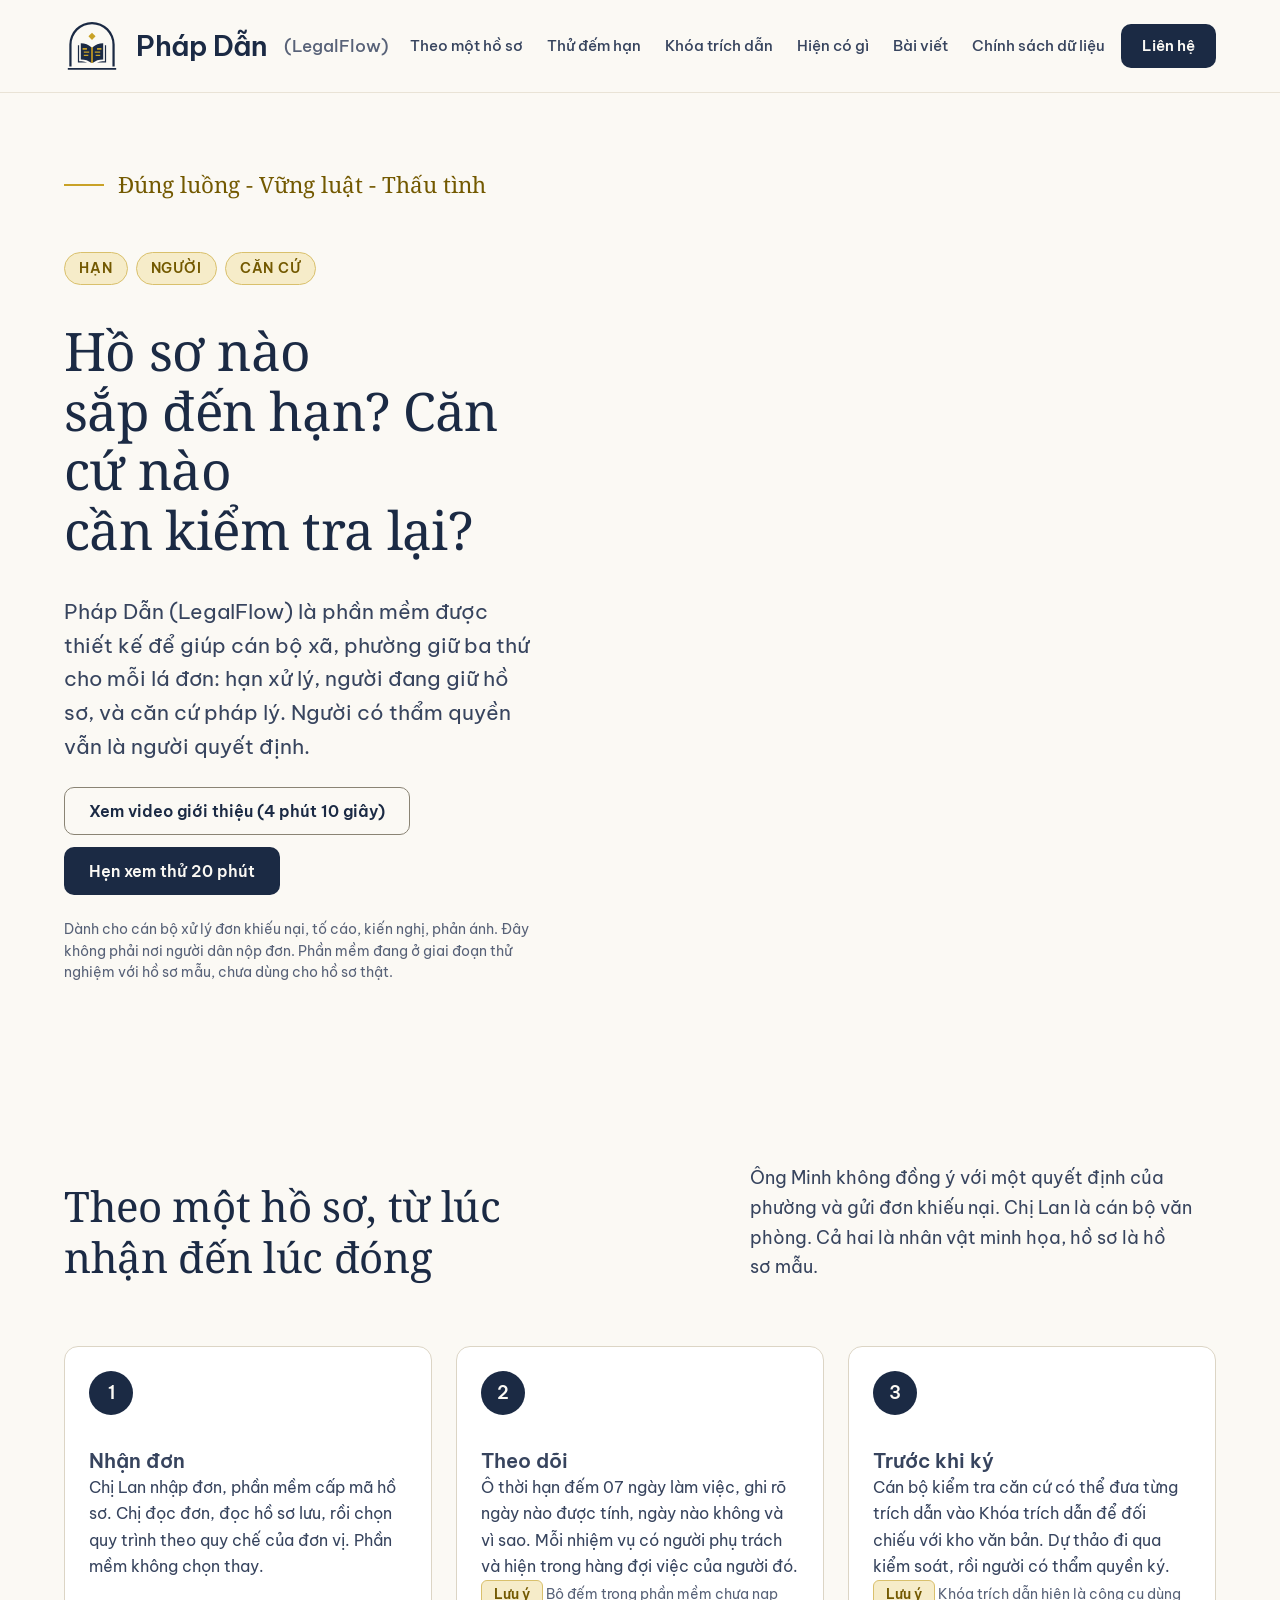
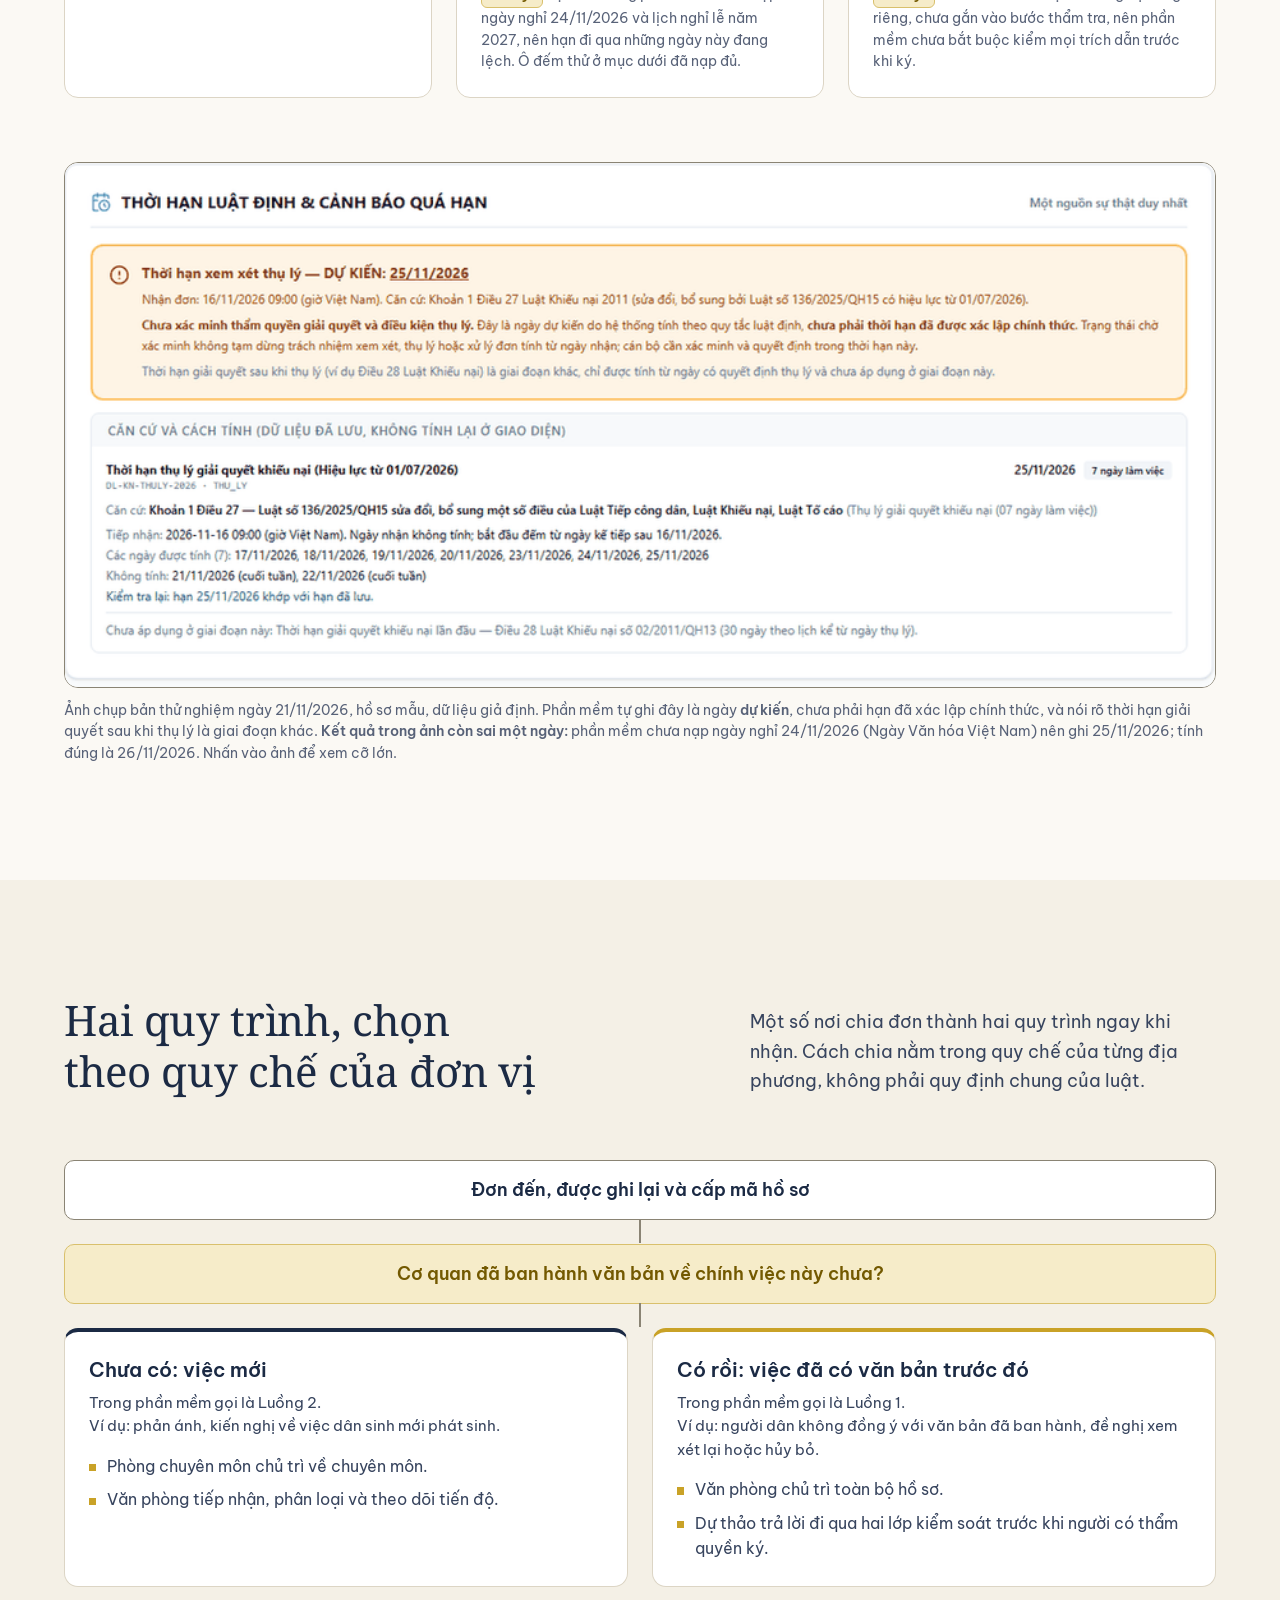
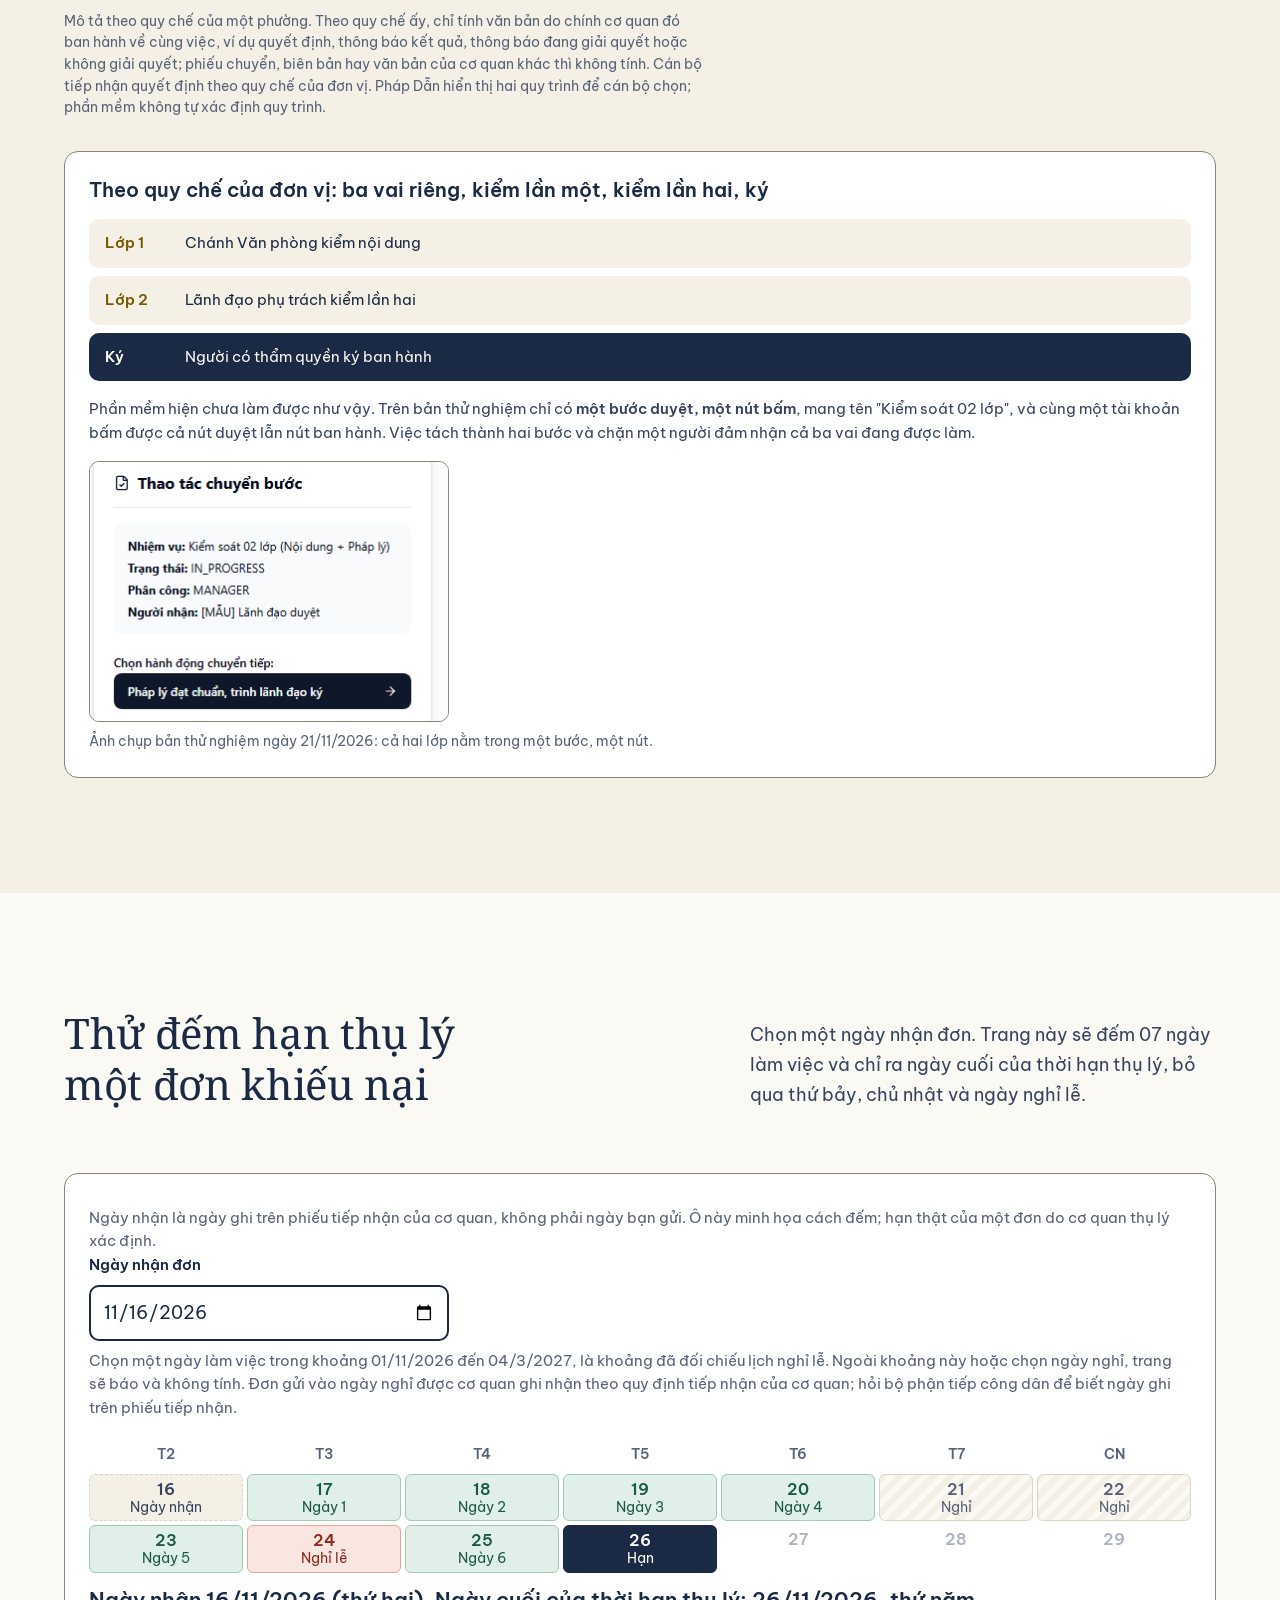
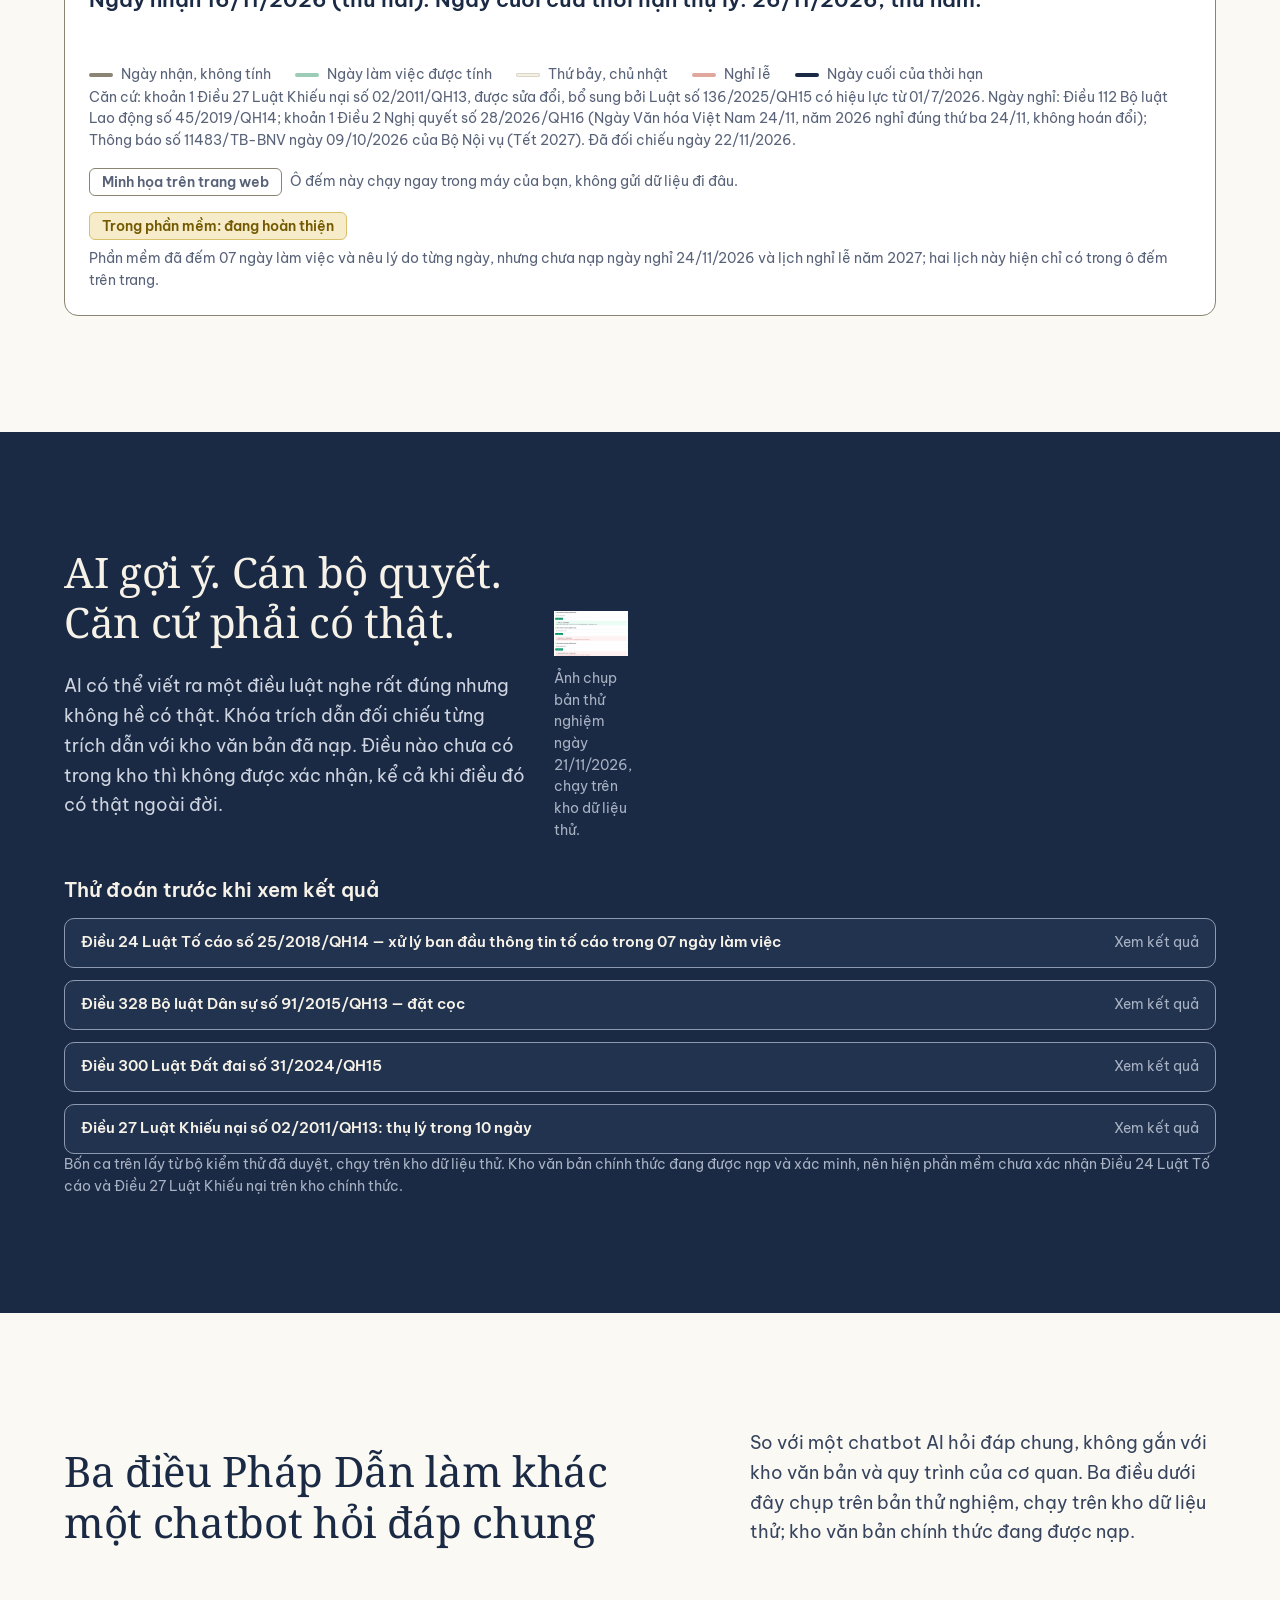
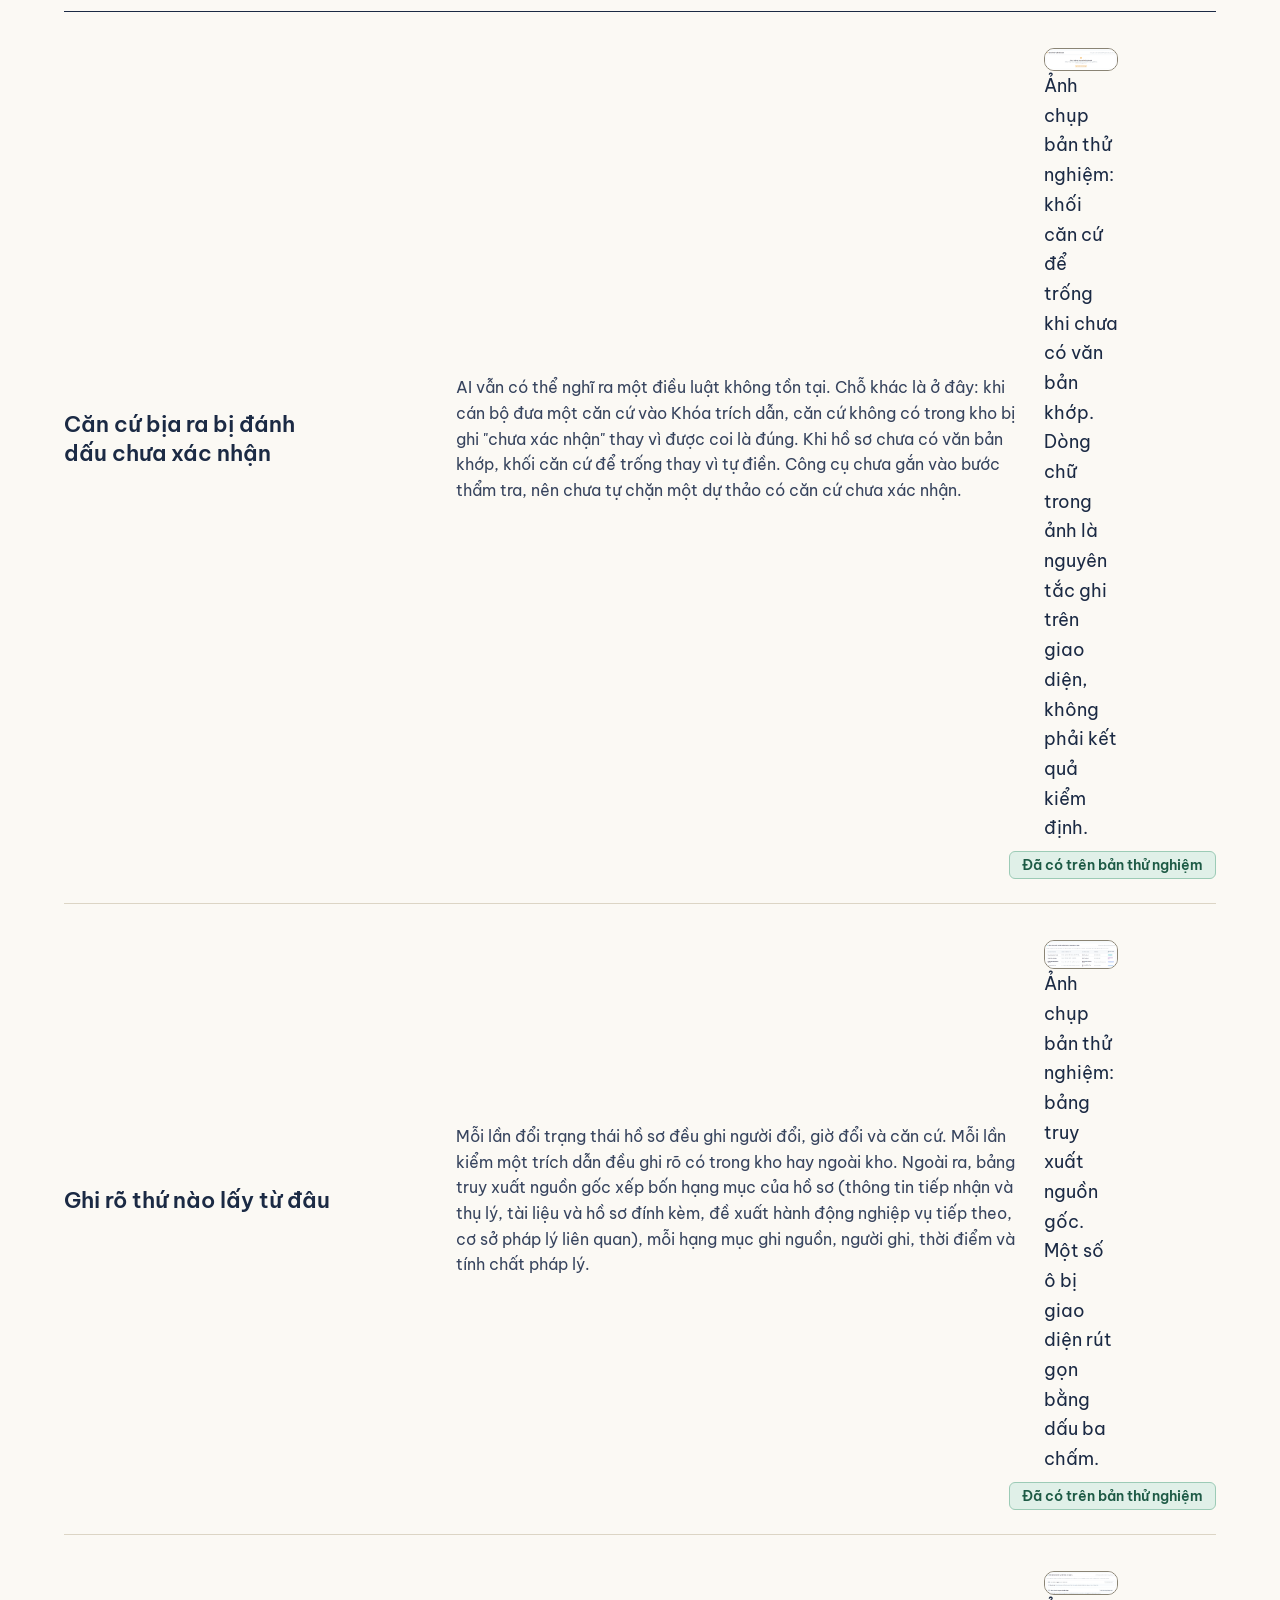
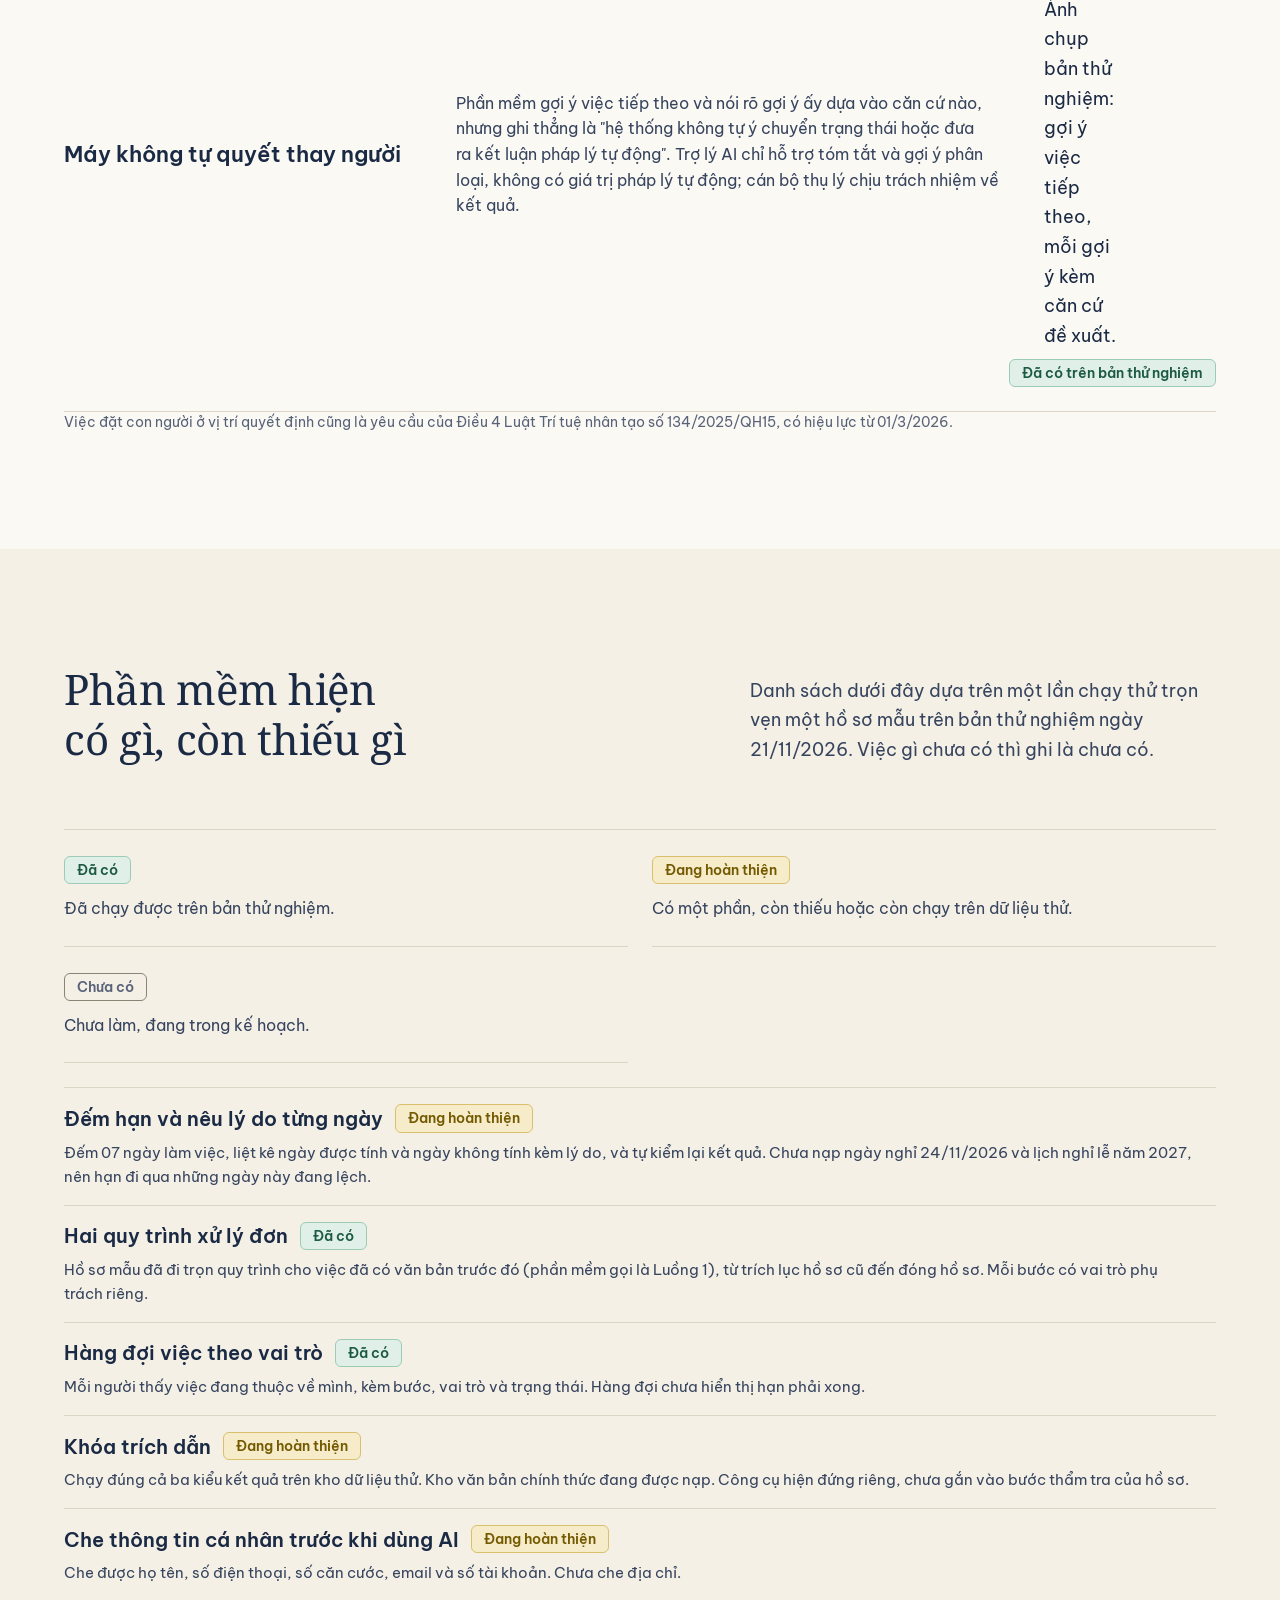
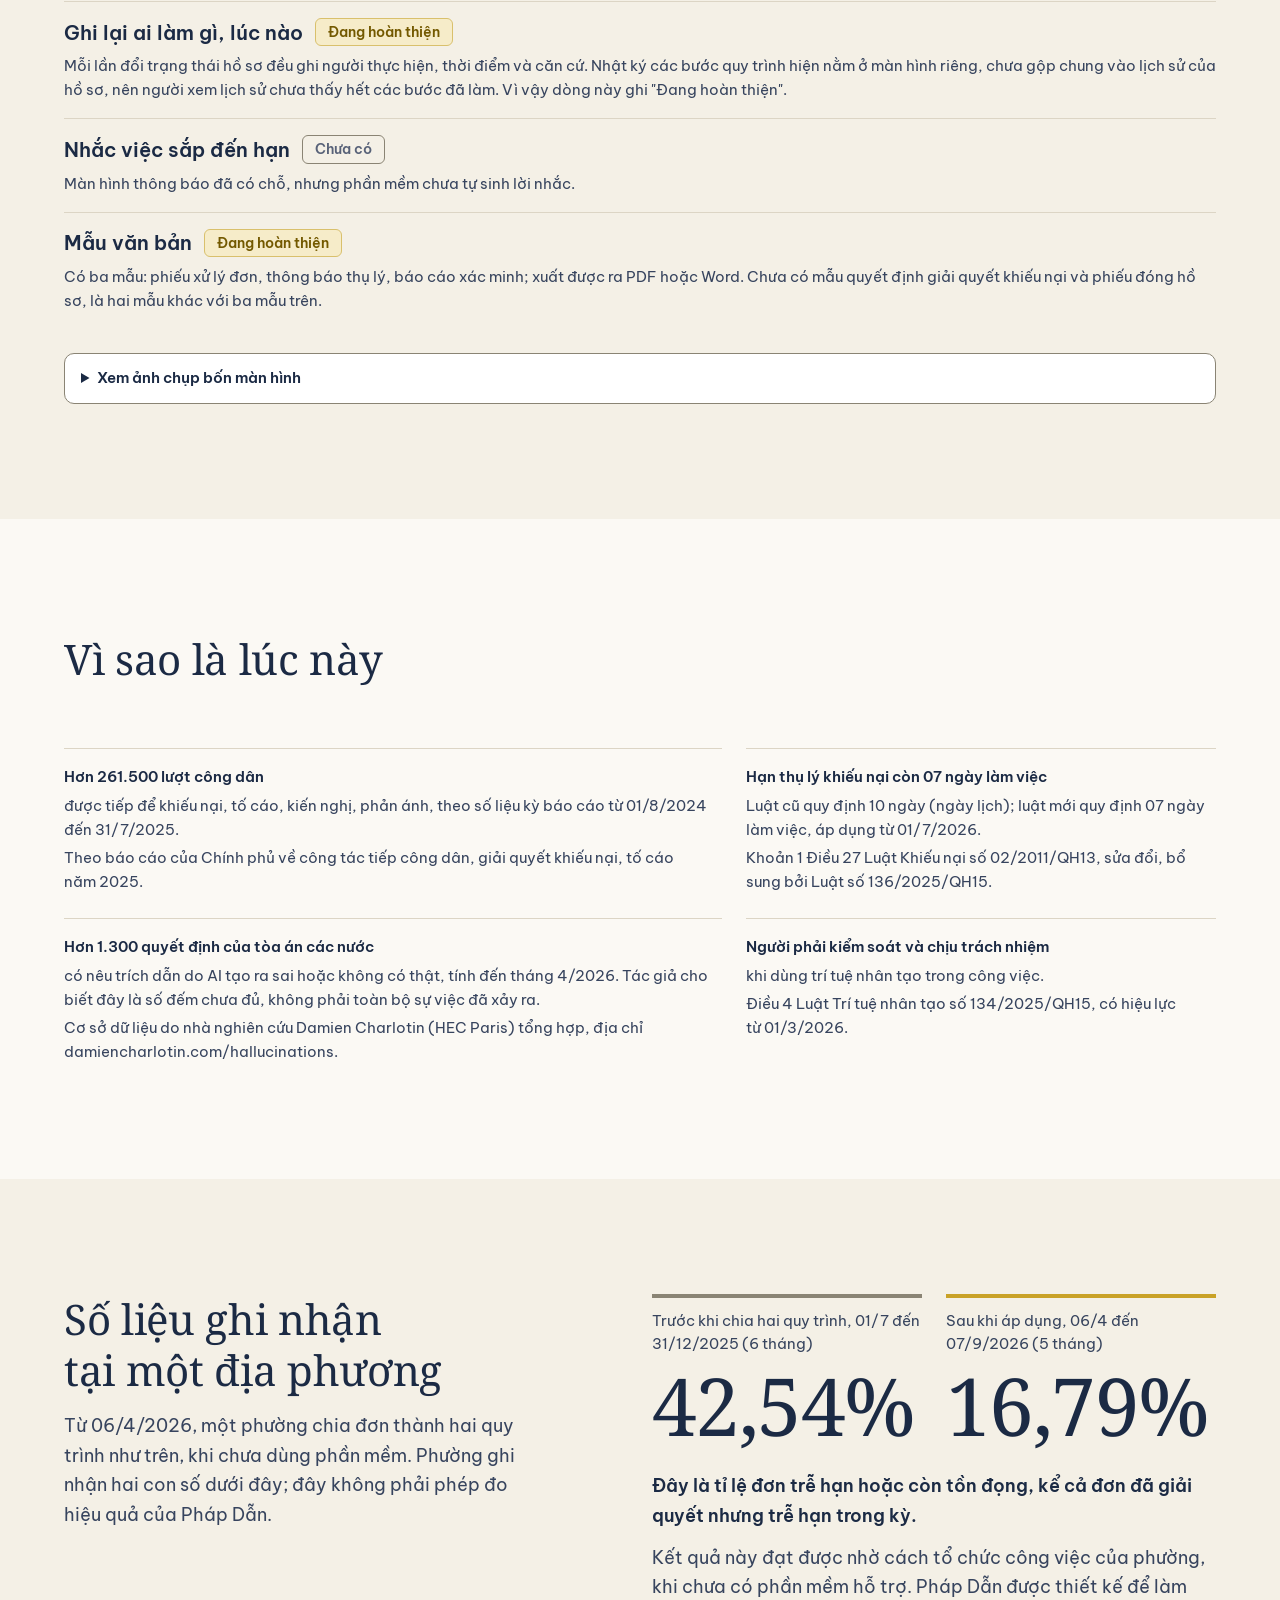
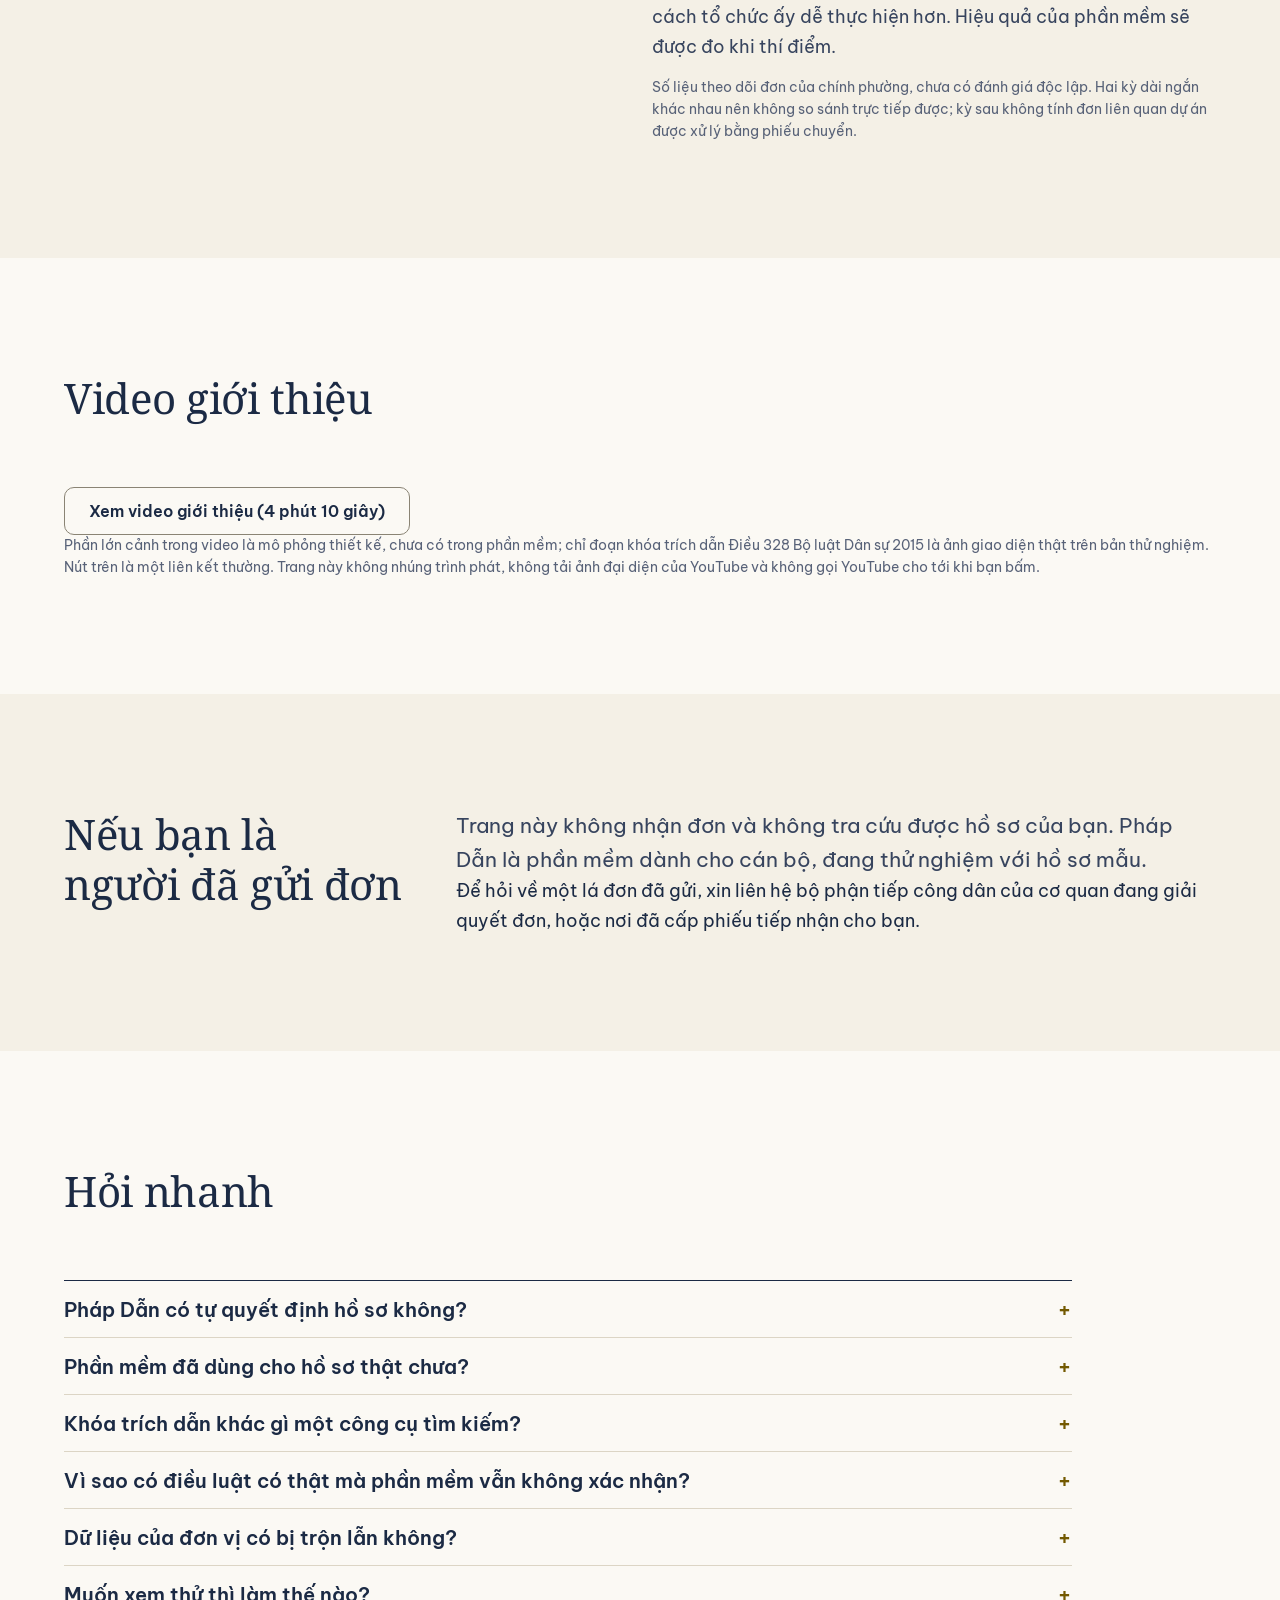
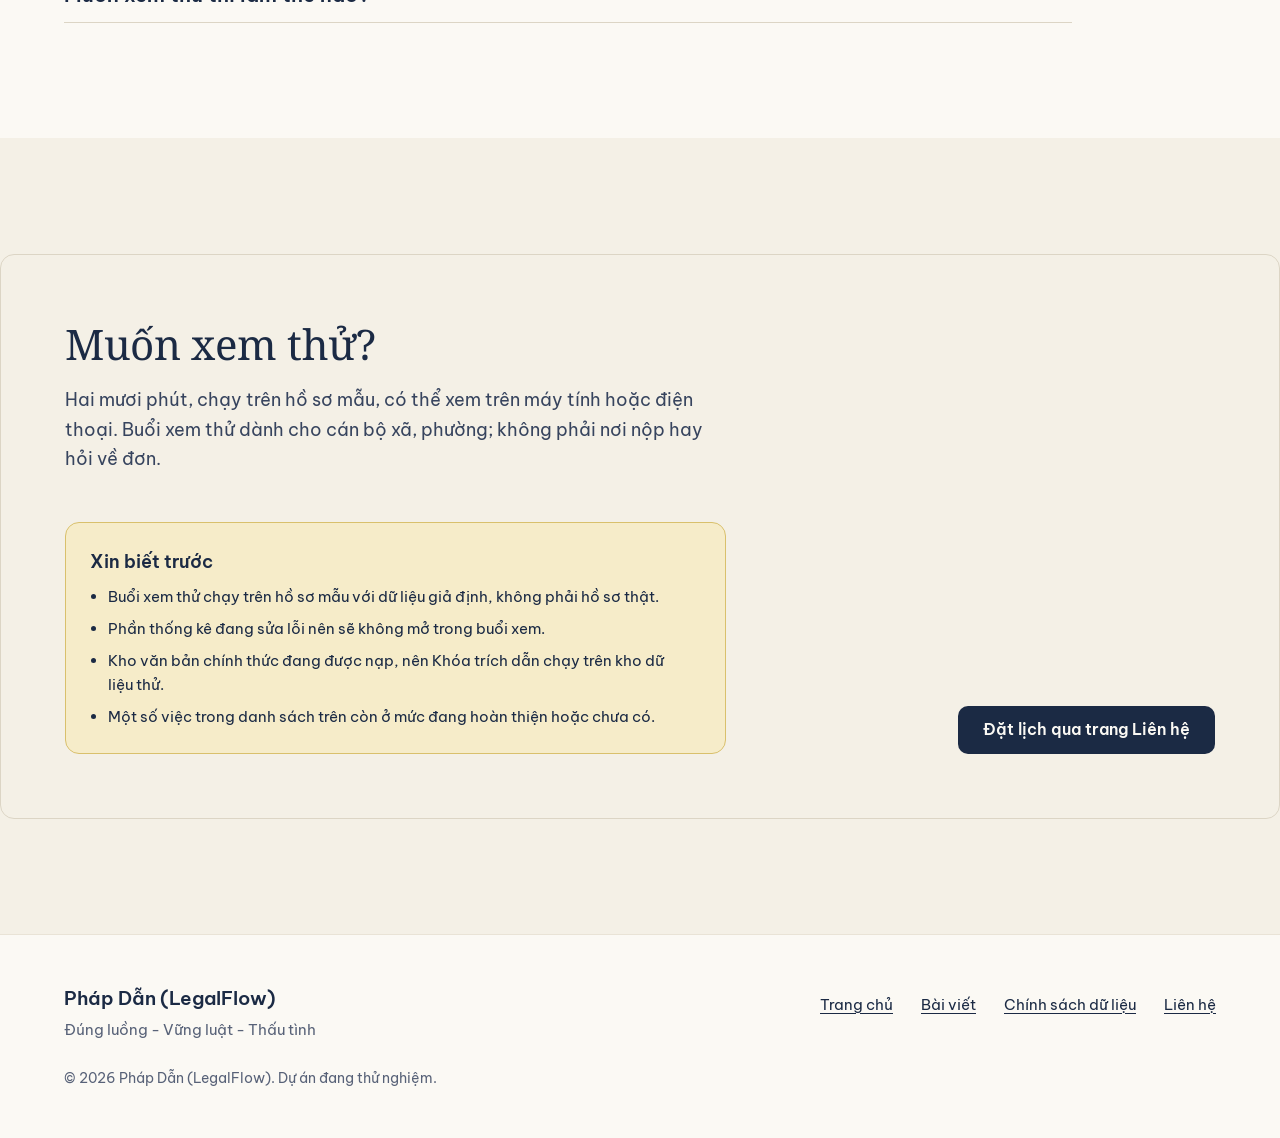
==== commit b45b2a4a: "Bản 5.4b-b5: sửa chữ theo rà soát Tha_o (10 ngày làm việc, ngày lịch, nhãn đếm hạn, đơn gửi ngày ngh" ====
--- a/index.html
+++ b/index.html
@@ -174,14 +174,13 @@
 <p class="dem__note small">Ngày nhận là ngày ghi trên phiếu tiếp nhận của cơ quan, không phải ngày bạn gửi. Ô này minh họa cách đếm; hạn thật của một đơn do cơ quan thụ lý xác định.</p>
 <label class="dem__lb" for="ngay-nhan">Ngày nhận đơn</label>
 <input class="dem__in" type="date" id="ngay-nhan" value="2026-11-16" min="2026-11-01" max="2027-03-04">
-<p class="dem__note small">Chọn một ngày làm việc trong khoảng 01/11/2026 đến 04/3/2027, là khoảng đã đối chiếu lịch nghỉ lễ. Ngoài khoảng này hoặc chọn ngày nghỉ, trang sẽ báo và không tính.</p>
+<p class="dem__note small">Chọn một ngày làm việc trong khoảng 01/11/2026 đến 04/3/2027, là khoảng đã đối chiếu lịch nghỉ lễ. Ngoài khoảng này hoặc chọn ngày nghỉ, trang sẽ báo và không tính. Đơn gửi vào ngày nghỉ được cơ quan ghi nhận theo quy định tiếp nhận của cơ quan; hỏi bộ phận tiếp công dân để biết ngày ghi trên phiếu tiếp nhận.</p>
 <div class="dem__cal" data-cal aria-live="polite"></div>
 <p class="dem__kq" data-kq aria-live="polite"></p>
 <p class="legend"><span><i class="i-recv"></i> Ngày nhận, không tính</span><span><i class="i-count"></i> Ngày làm việc được tính</span><span><i class="i-skip"></i> Thứ bảy, chủ nhật</span><span><i class="i-off"></i> Nghỉ lễ</span><span><i class="i-due"></i> Ngày cuối của thời hạn</span></p>
 <p class="note">Căn cứ: khoản 1 Điều 27 Luật Khiếu nại số 02/2011/QH13, được sửa đổi, bổ sung bởi Luật số 136/2025/QH15 có hiệu lực từ 01/7/2026. Ngày nghỉ: Điều 112 Bộ luật Lao động số 45/2019/QH14; khoản 1 Điều 2 Nghị quyết số 28/2026/QH16 (Ngày Văn hóa Việt Nam 24/11, năm 2026 nghỉ đúng thứ ba 24/11, không hoán đổi); Thông báo số 11483/TB-BNV ngày 09/10/2026 của Bộ Nội vụ (Tết 2027). Đã đối chiếu ngày 22/11/2026.</p>
-<p class="note note--where"><span class="tag tag--plain">Minh họa trên trang web</span> Ô đếm này là minh họa trên trang web, chạy ngay trong máy của bạn, không gửi dữ liệu đi đâu.</p>
-<p class="note note--where"><span class="tag tag--ok">Trong phần mềm</span> Đã có đếm hạn và liệt kê lý do từng ngày.</p>
-<p class="note note--where"><span class="tag tag--warn">Lưu ý</span> Ngày nghỉ 24/11/2026 và lịch nghỉ lễ năm 2027 chưa được nạp vào phần mềm, hiện chỉ có trong ô đếm này.</p>
+<p class="note note--where"><span class="tag tag--plain">Minh họa trên trang web</span> Ô đếm này chạy ngay trong máy của bạn, không gửi dữ liệu đi đâu.</p>
+<p class="note note--where"><span class="tag tag--warn">Trong phần mềm: đang hoàn thiện</span> Phần mềm đã đếm 07 ngày làm việc và nêu lý do từng ngày, nhưng chưa nạp ngày nghỉ 24/11/2026 và lịch nghỉ lễ năm 2027; hai lịch này hiện chỉ có trong ô đếm trên trang.</p>
 </div>
 </div>
 </section>
@@ -206,7 +205,7 @@
 <summary>Điều 24 Luật Tố cáo số 25/2018/QH14 — xử lý ban đầu thông tin tố cáo trong 07 ngày làm việc</summary>
 <div class="tcd__in">
 <p class="tcd__kq"><span class="tag tag--ok">Đã khóa căn cứ (trên kho dữ liệu thử)</span></p>
-<p>Điều này có thật và có trong kho dữ liệu thử, nên phần mềm xác nhận. Điều 24 Luật Tố cáo số 25/2018/QH14 còn cho phép kéo dài nhưng không quá 10 ngày khi phải xác minh ở nhiều nơi.</p>
+<p>Điều này có thật và có trong kho dữ liệu thử, nên phần mềm xác nhận. Điều 24 Luật Tố cáo số 25/2018/QH14 còn cho phép kéo dài nhưng không quá 10 ngày làm việc khi phải xác minh ở nhiều nơi.</p>
 </div>
 </details>
 
@@ -230,7 +229,7 @@
 <summary>Điều 27 Luật Khiếu nại số 02/2011/QH13: thụ lý trong 10 ngày</summary>
 <div class="tcd__in">
 <p class="tcd__kq"><span class="tag tag--warn">Nội dung thuộc phiên bản cũ</span></p>
-<p>Điều 27 có thật, nhưng con số 10 ngày là của bản trước. Từ 01/7/2026, Luật số 136/2025/QH15 sửa thành 07 ngày làm việc. Một trích dẫn đúng tên điều vẫn có thể sai nội dung nếu lấy theo bản cũ.</p>
+<p>Điều 27 có thật, nhưng con số 10 ngày (ngày lịch) là của bản trước. Từ 01/7/2026, Luật số 136/2025/QH15 sửa thành 07 ngày làm việc. Một trích dẫn đúng tên điều vẫn có thể sai nội dung nếu lấy theo bản cũ.</p>
 </div>
 </details>
 </div>
@@ -248,7 +247,7 @@
 
 <ul class="mods">
 <li class="mod">
-<h3 class="h3">Căn cứ bịa ra bị chặn lại</h3>
+<h3 class="h3">Căn cứ bịa ra bị đánh dấu chưa xác nhận</h3>
 <p>AI vẫn có thể nghĩ ra một điều luật không tồn tại. Chỗ khác là ở đây: khi cán bộ đưa một căn cứ vào Khóa trích dẫn, căn cứ không có trong kho bị ghi "chưa xác nhận" thay vì được coi là đúng. Khi hồ sơ chưa có văn bản khớp, khối căn cứ để trống thay vì tự điền. Công cụ chưa gắn vào bước thẩm tra, nên chưa tự chặn một dự thảo có căn cứ chưa xác nhận.</p>
 <figure class="mod__fig"><img src="assets/img/khong-bia-can-cu.png" width="900" height="265" alt="Ảnh chụp bản thử nghiệm: khối Căn cứ pháp luật liên quan báo chưa có văn bản quy phạm pháp luật liên kết trực tiếp, và một dòng nguyên tắc hiển thị trên giao diện."><figcaption>Ảnh chụp bản thử nghiệm: khối căn cứ để trống khi chưa có văn bản khớp. Dòng chữ trong ảnh là nguyên tắc ghi trên giao diện, không phải kết quả kiểm định.</figcaption></figure>
 <span class="tag tag--ok">Đã có trên bản thử nghiệm</span>
@@ -529,7 +528,7 @@
    c.setAttribute('aria-label',dmy(d)+', '+o.nh);}
   cal.appendChild(c);}
  var ht=ds[ds.length-1].d;
- kq.textContent='Ngày cuối của thời hạn thụ lý: '+dmy(ht)+', '+THU[ht.getUTCDay()]+'.';}
+ kq.textContent='Ngày nhận '+dmy(r)+' ('+THU[r.getUTCDay()]+'). Ngày cuối của thời hạn thụ lý: '+dmy(ht)+', '+THU[ht.getUTCDay()]+'.';}
 inp.addEventListener('change',ve);inp.addEventListener('input',ve);ve();})();
 </script>
 </body>
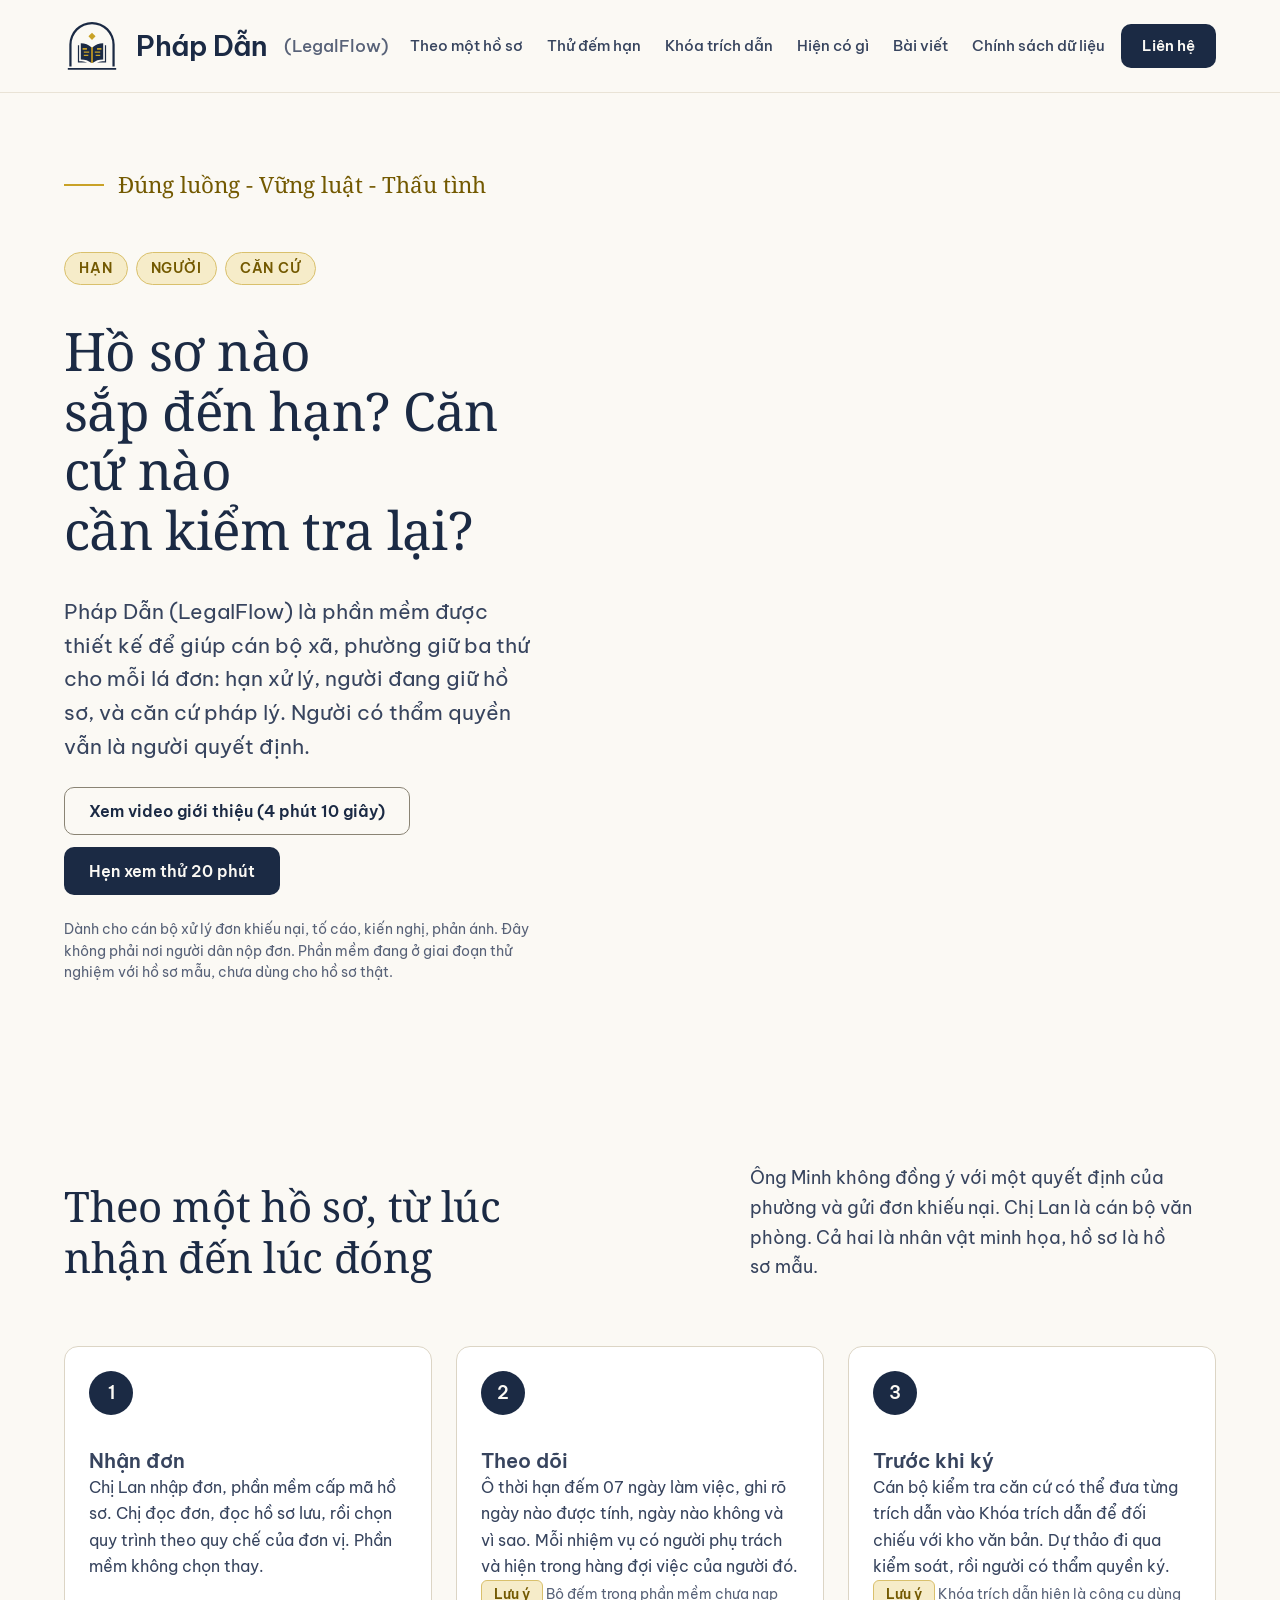
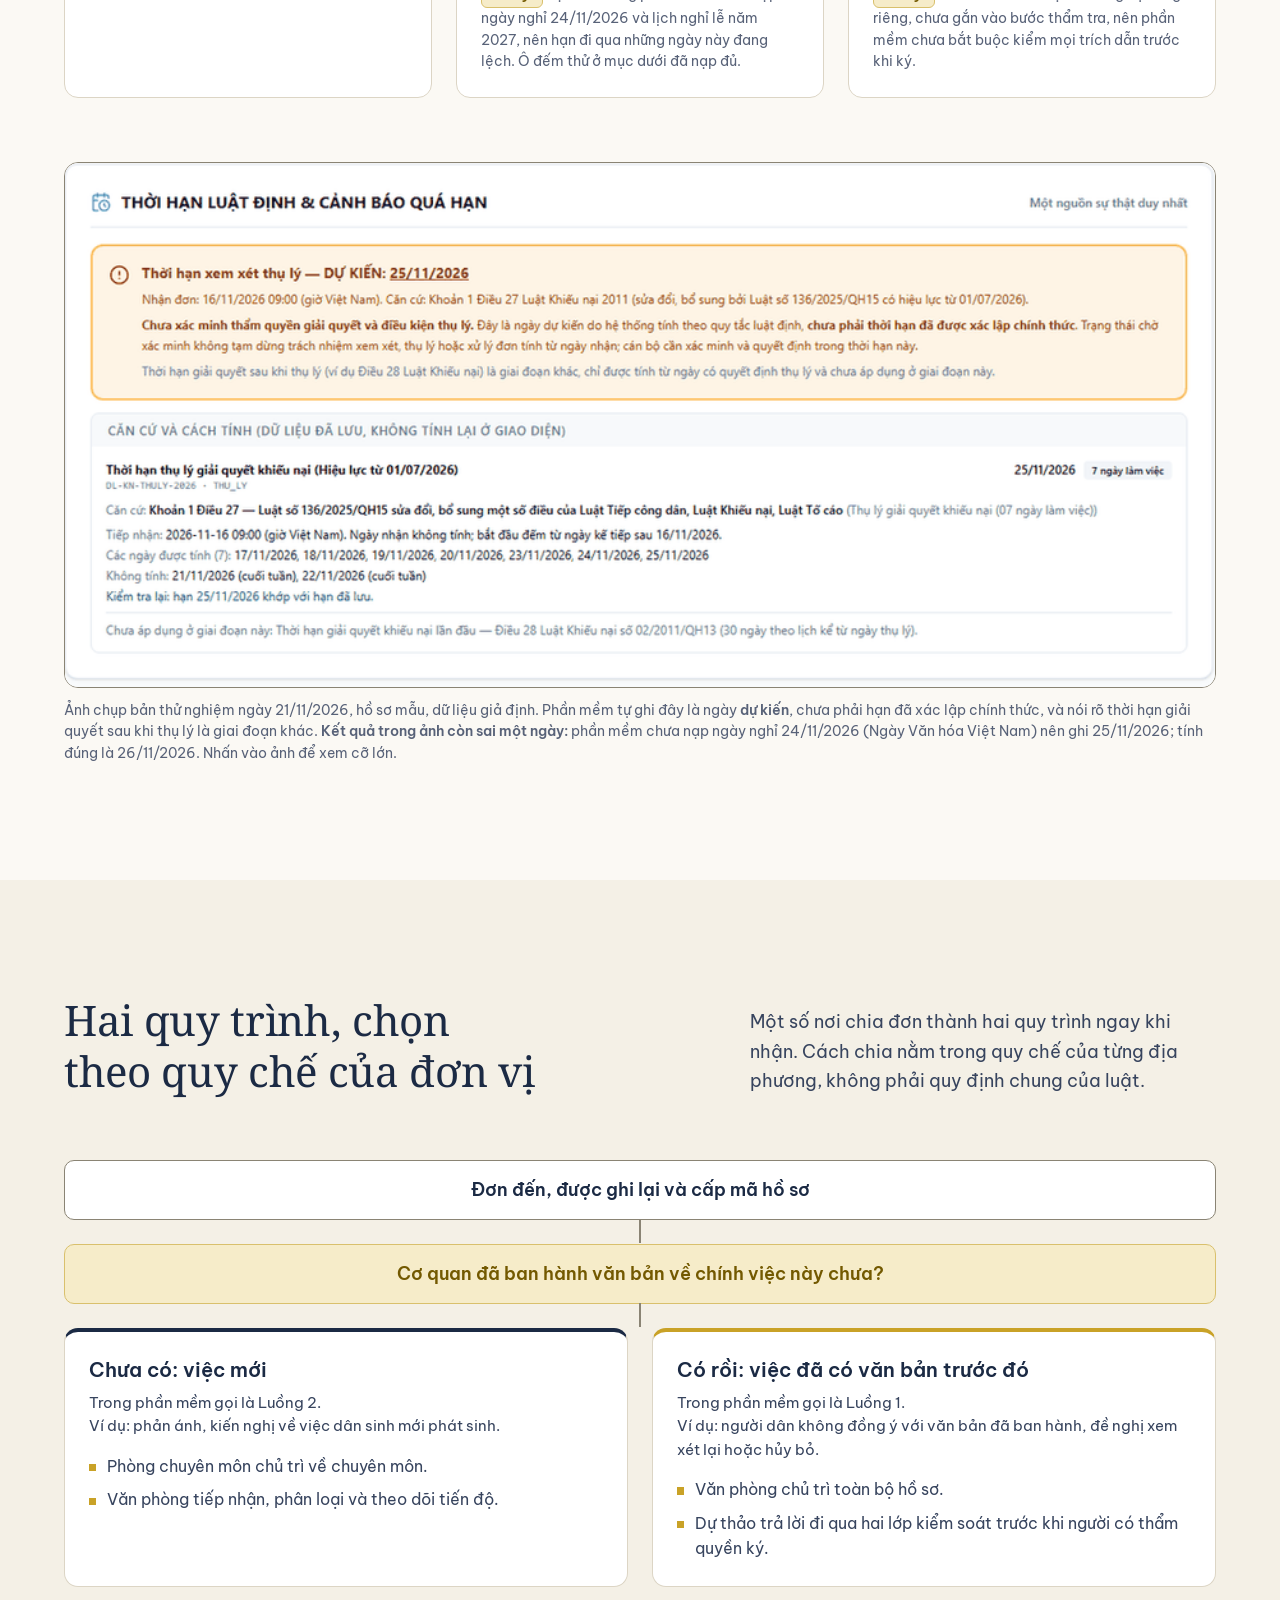
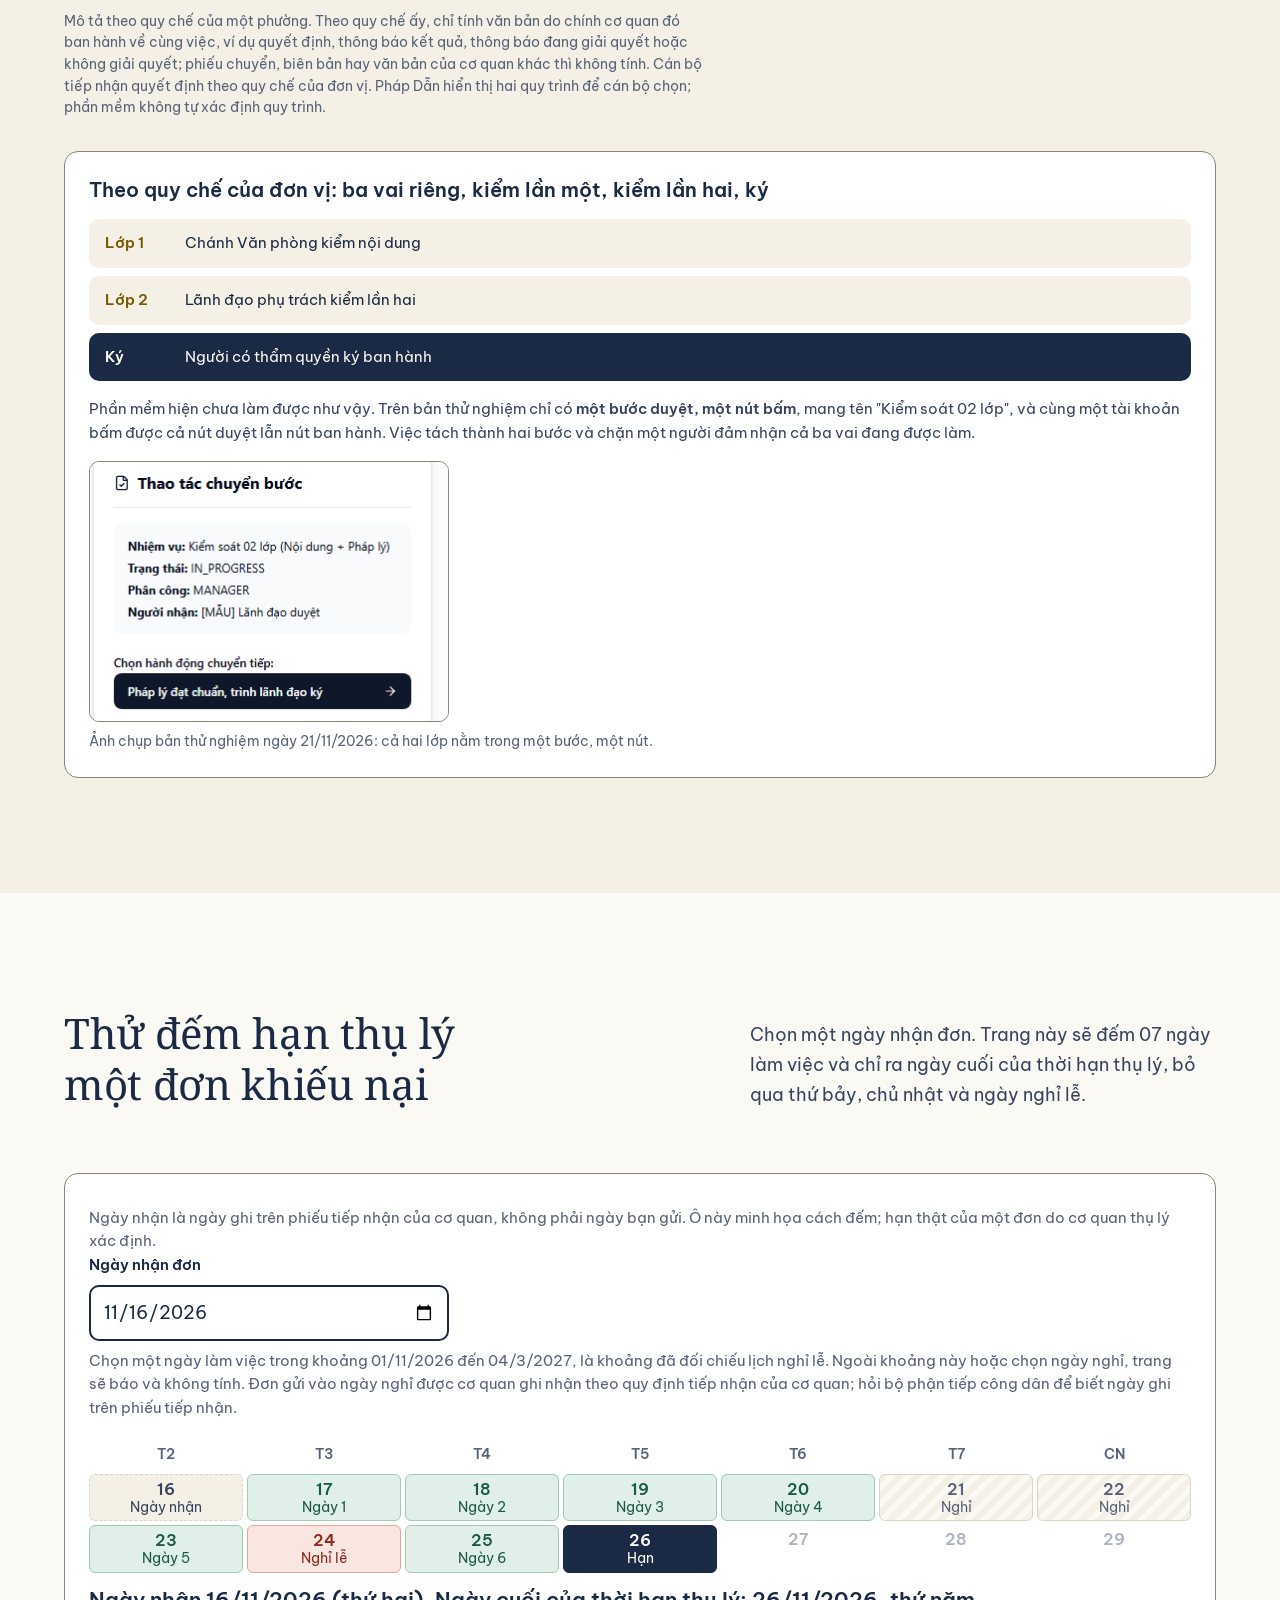
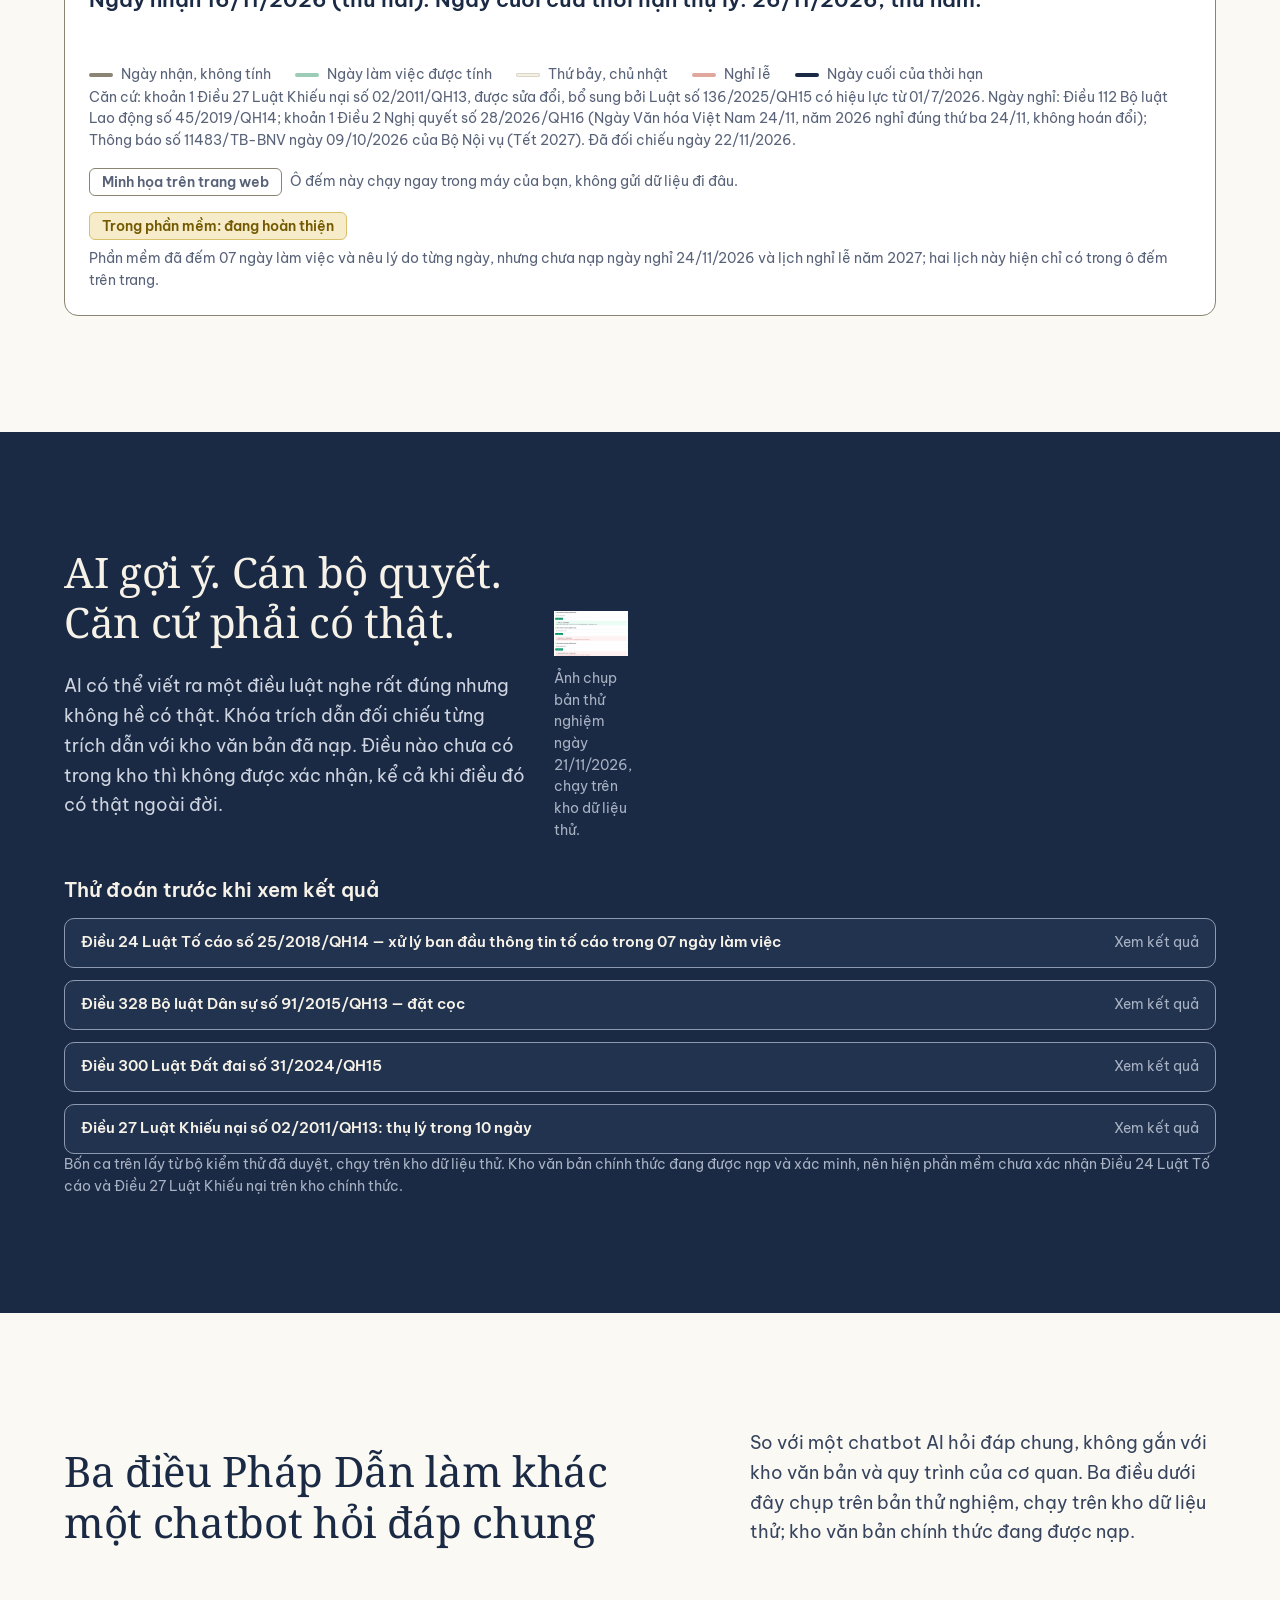
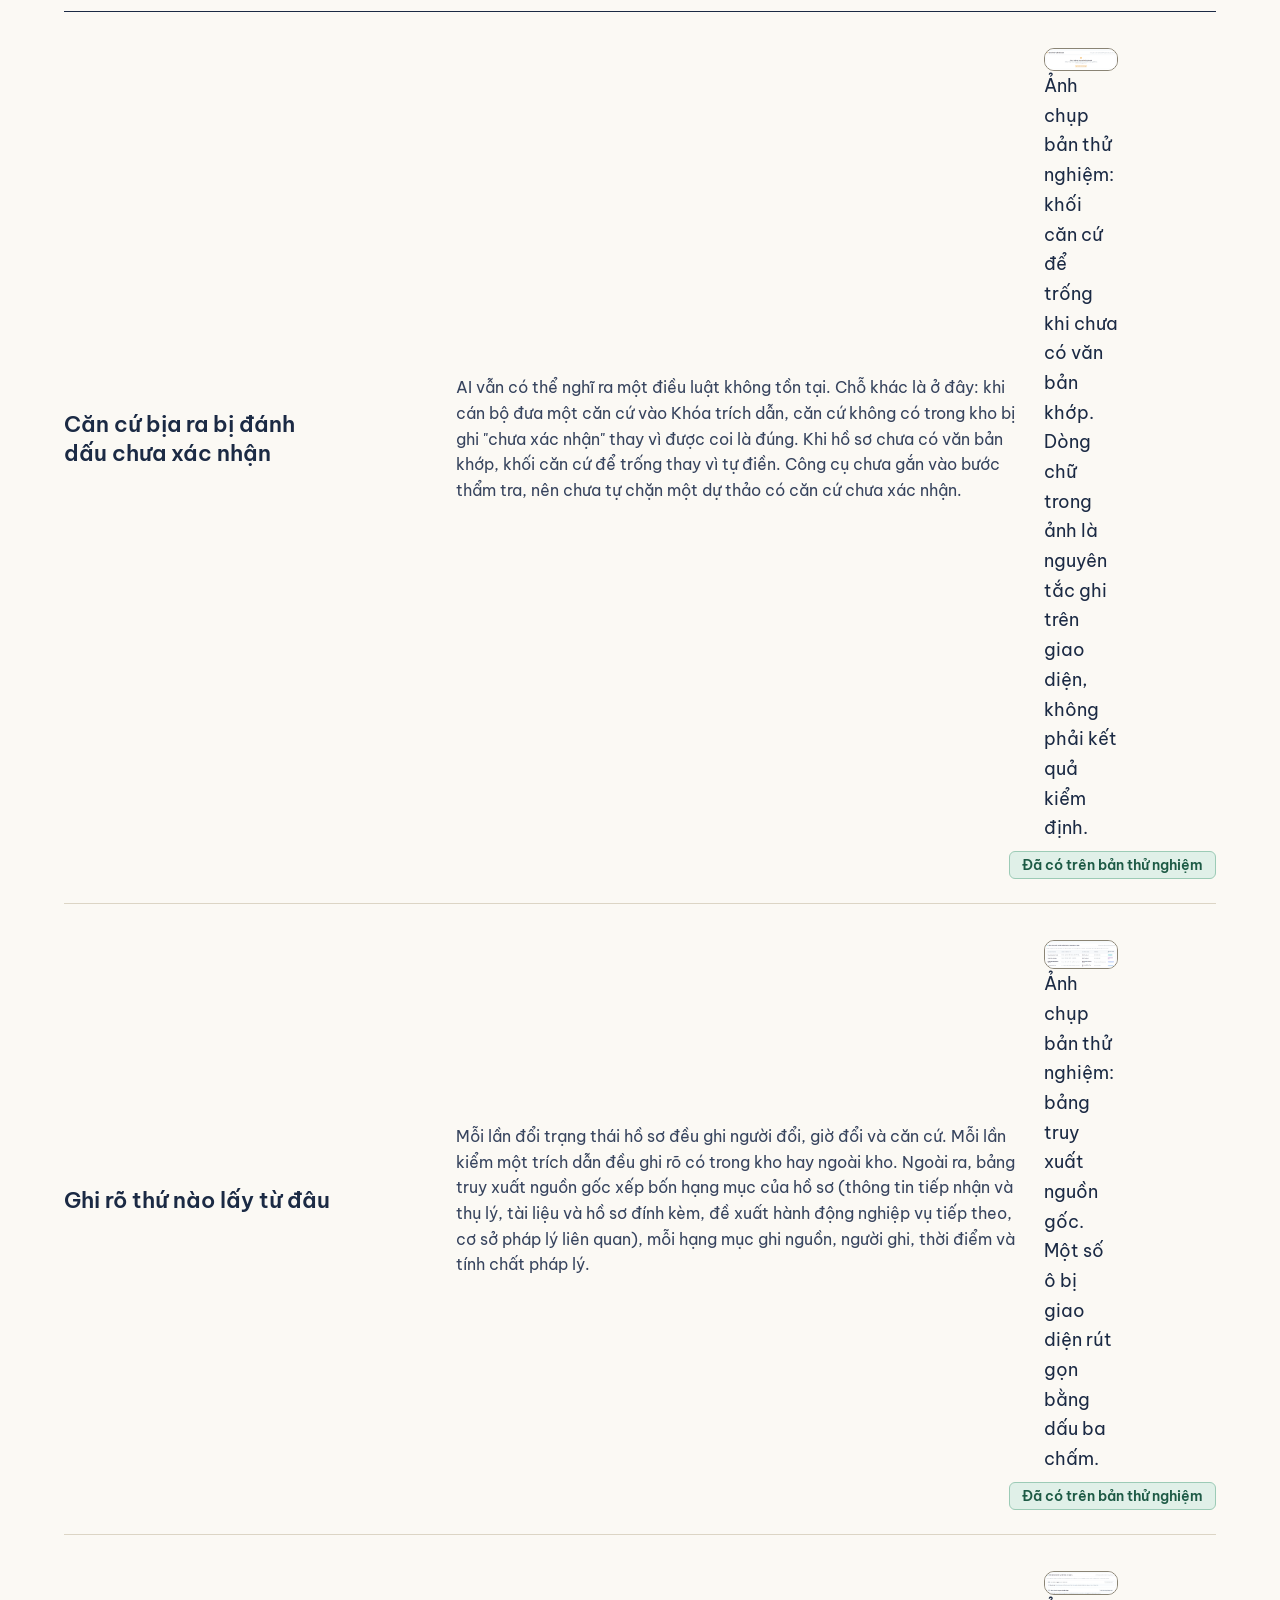
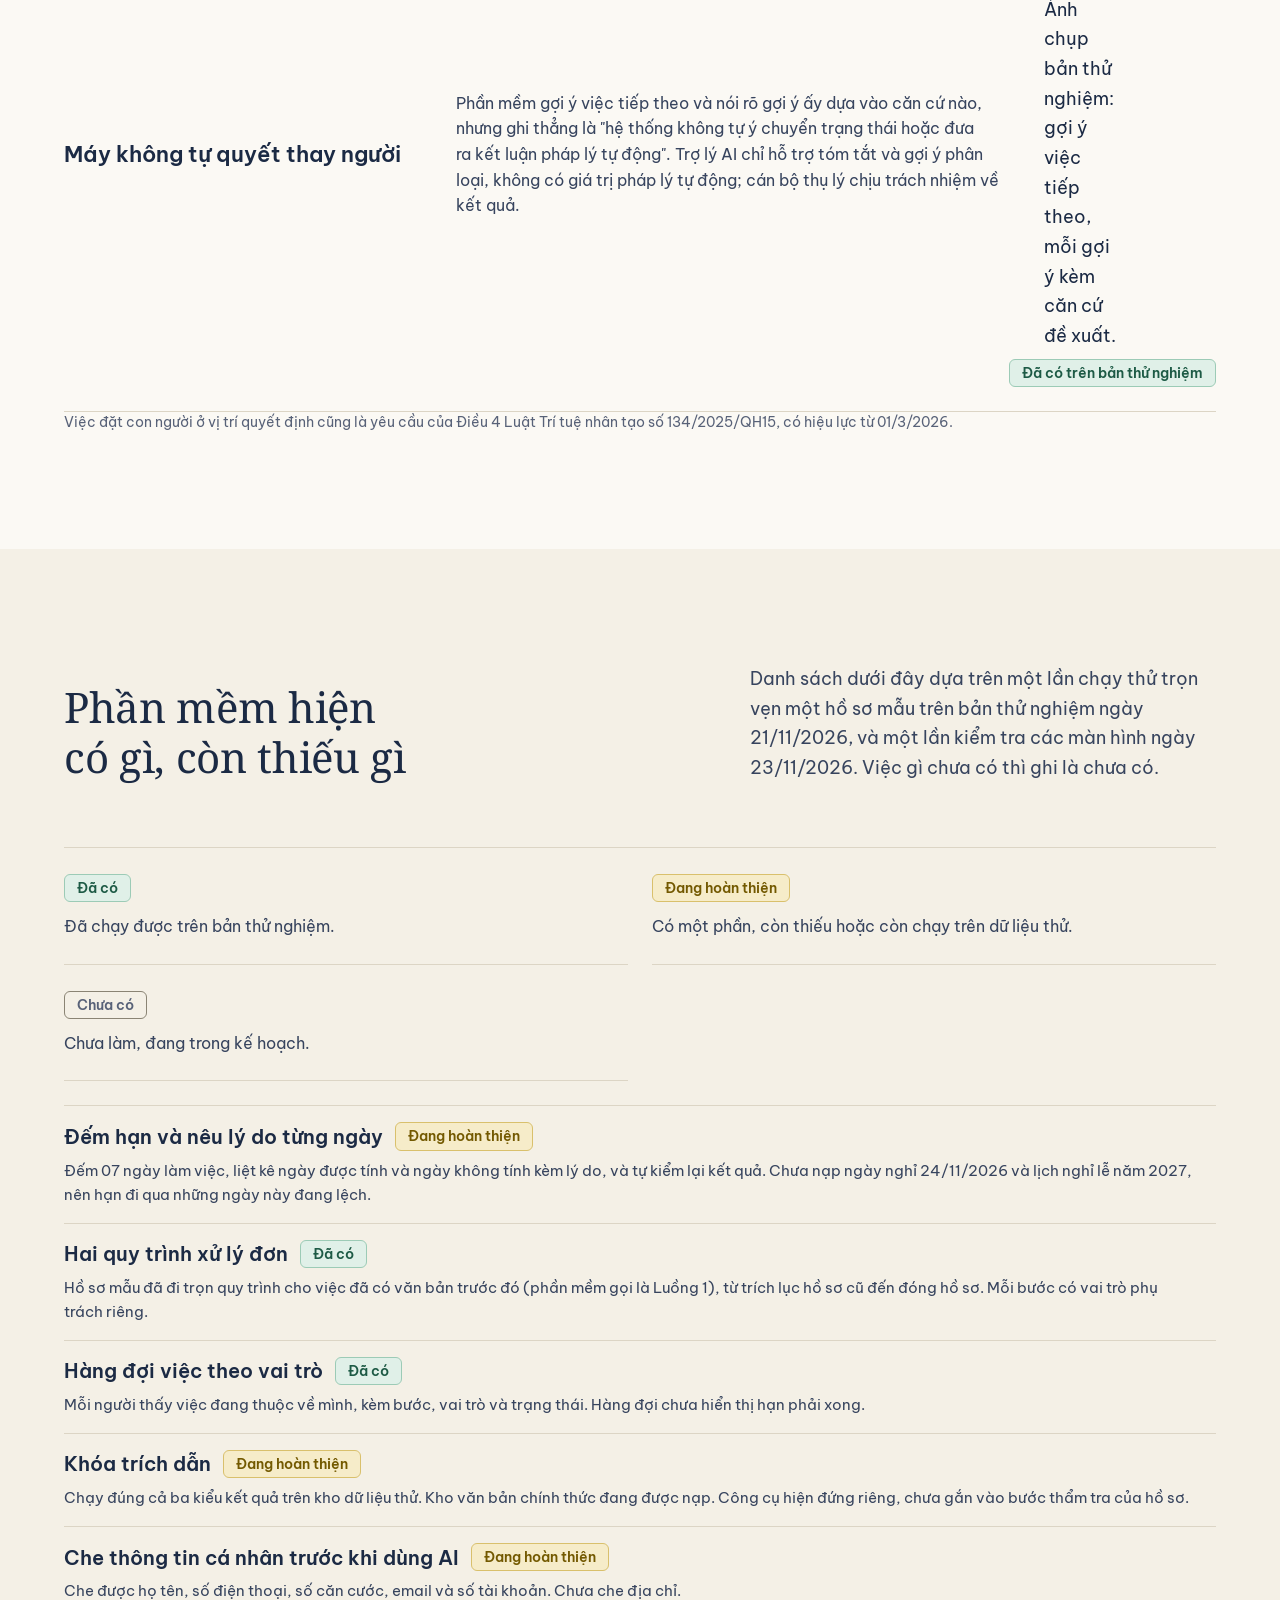
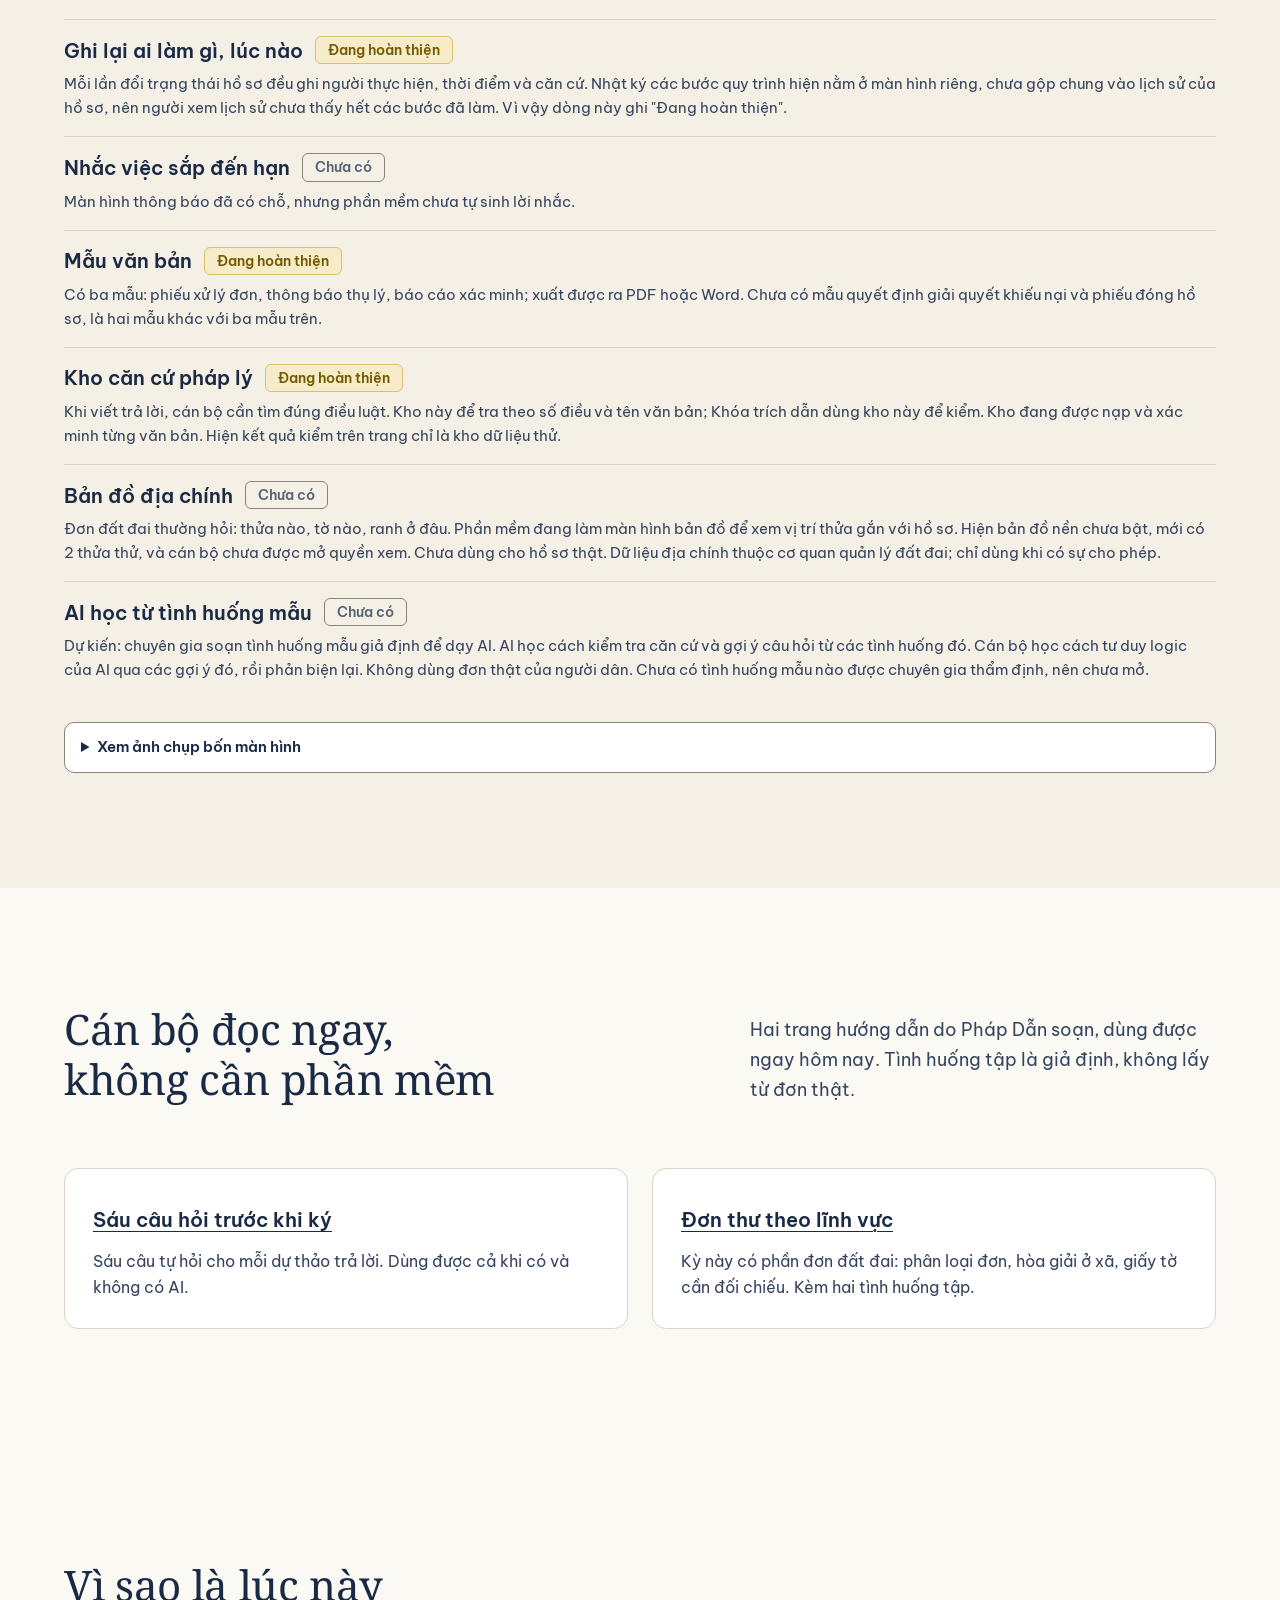
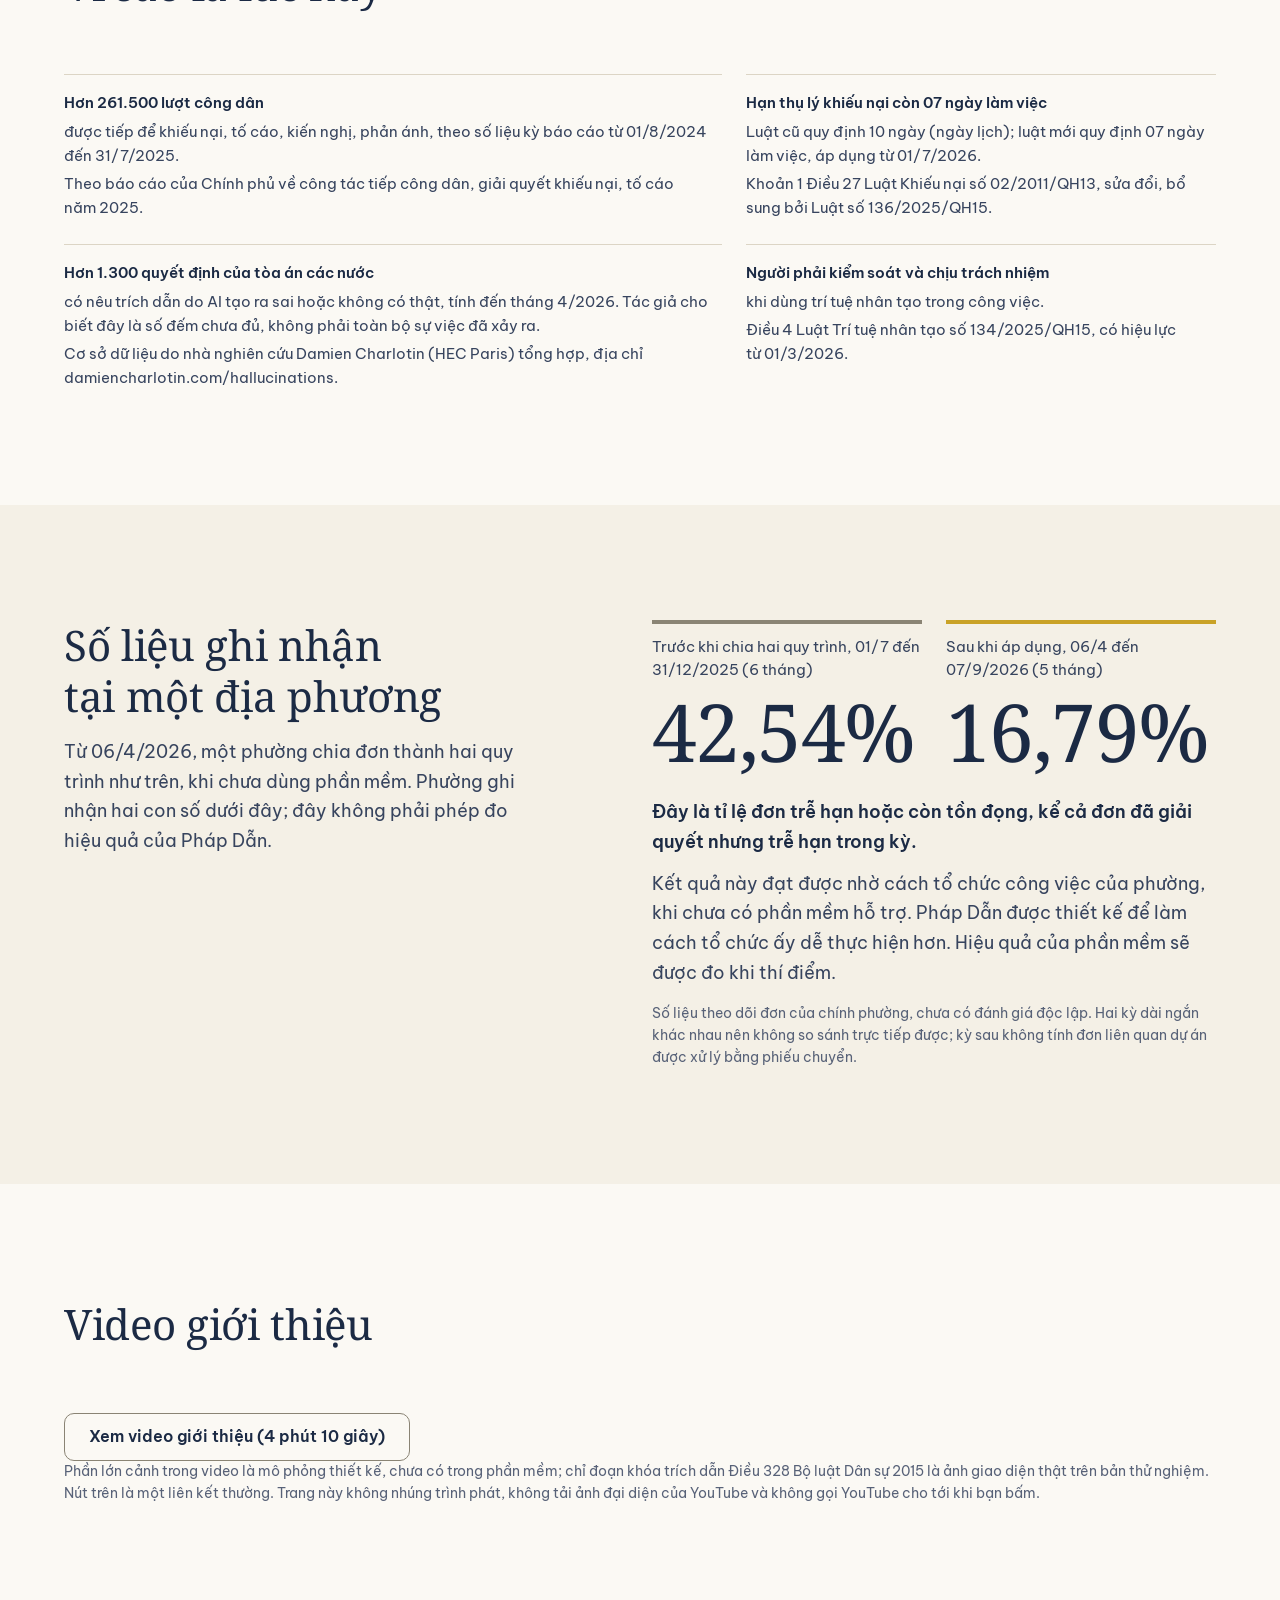
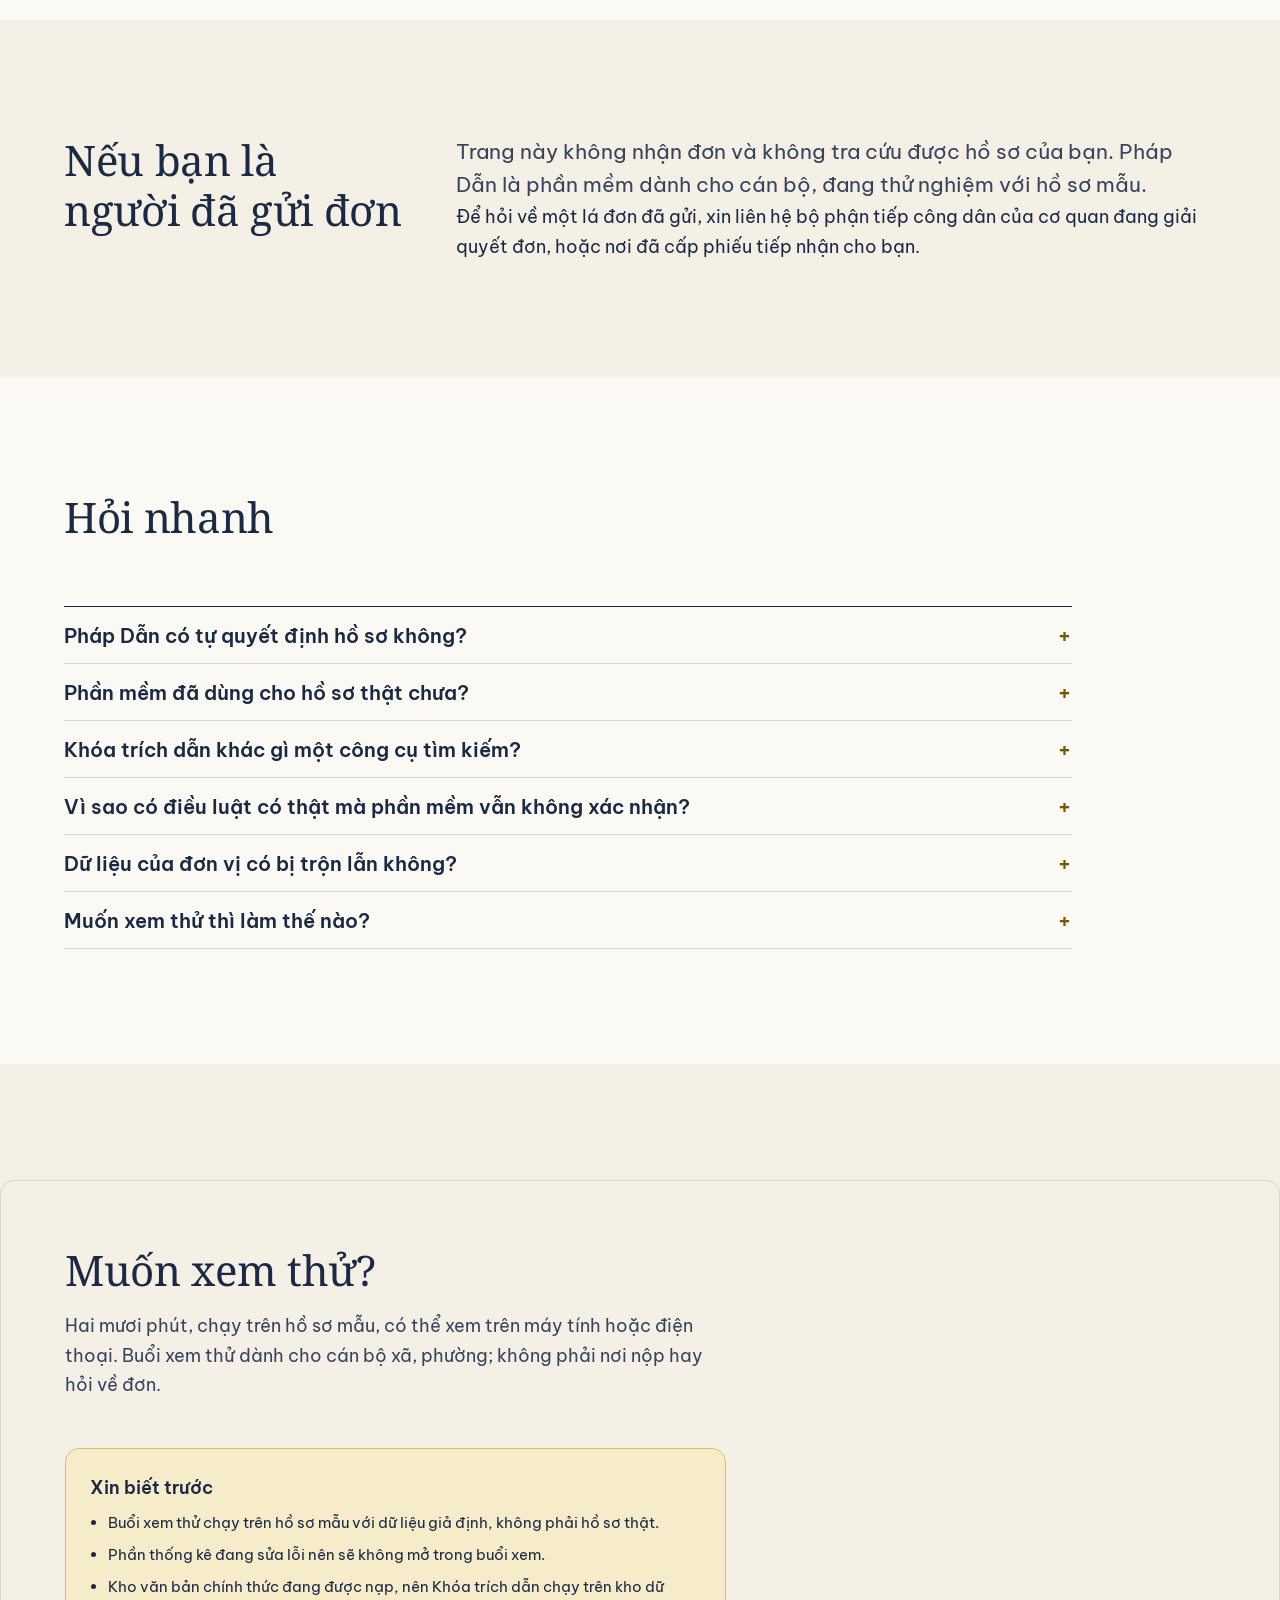
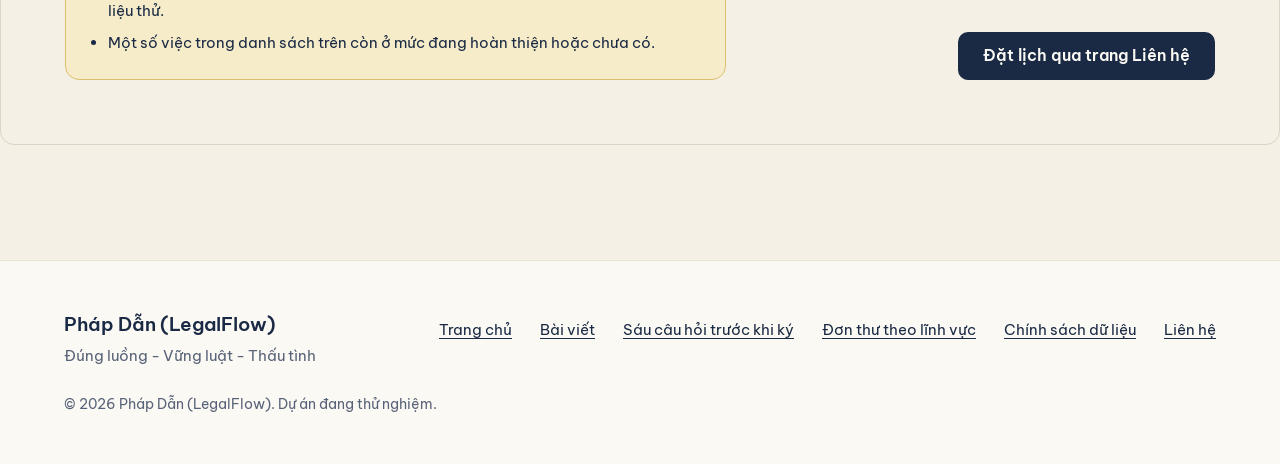
==== commit eedb5ff2: "Bản 5.5a: hai trang hướng dẫn cho cán bộ (Sáu câu hỏi trước khi ký; Đơn thư theo lĩnh vực - đơn đất " ====
--- a/index.html
+++ b/index.html
@@ -273,7 +273,7 @@
 <div class="wrap">
 <div class="sec__head">
 <h2 id="co-h" class="h2">Phần mềm hiện có gì, còn thiếu gì</h2>
-<p class="lede">Danh sách dưới đây dựa trên một lần chạy thử trọn vẹn một hồ sơ mẫu trên bản thử nghiệm ngày 21/11/2026. Việc gì chưa có thì ghi là chưa có.</p>
+<p class="lede">Danh sách dưới đây dựa trên một lần chạy thử trọn vẹn một hồ sơ mẫu trên bản thử nghiệm ngày 21/11/2026, và một lần kiểm tra các màn hình ngày 23/11/2026. Việc gì chưa có thì ghi là chưa có.</p>
 </div>
 
 <dl class="states states--leg">
@@ -314,6 +314,18 @@
 <li class="row">
 <h3 class="h3">Mẫu văn bản <span class="tag tag--warn">Đang hoàn thiện</span></h3>
 <p>Có ba mẫu: phiếu xử lý đơn, thông báo thụ lý, báo cáo xác minh; xuất được ra PDF hoặc Word. Chưa có mẫu quyết định giải quyết khiếu nại và phiếu đóng hồ sơ, là hai mẫu khác với ba mẫu trên.</p>
+</li>
+<li class="row">
+<h3 class="h3">Kho căn cứ pháp lý <span class="tag tag--warn">Đang hoàn thiện</span></h3>
+<p>Khi viết trả lời, cán bộ cần tìm đúng điều luật. Kho này để tra theo số điều và tên văn bản; Khóa trích dẫn dùng kho này để kiểm. Kho đang được nạp và xác minh từng văn bản. Hiện kết quả kiểm trên trang chỉ là kho dữ liệu thử.</p>
+</li>
+<li class="row">
+<h3 class="h3">Bản đồ địa chính <span class="tag tag--plain">Chưa có</span></h3>
+<p>Đơn đất đai thường hỏi: thửa nào, tờ nào, ranh ở đâu. Phần mềm đang làm màn hình bản đồ để xem vị trí thửa gắn với hồ sơ. Hiện bản đồ nền chưa bật, mới có 2 thửa thử, và cán bộ chưa được mở quyền xem. Chưa dùng cho hồ sơ thật. Dữ liệu địa chính thuộc cơ quan quản lý đất đai; chỉ dùng khi có sự cho phép.</p>
+</li>
+<li class="row">
+<h3 class="h3">AI học từ tình huống mẫu <span class="tag tag--plain">Chưa có</span></h3>
+<p>Dự kiến: chuyên gia soạn tình huống mẫu giả định để dạy AI. AI học cách kiểm tra căn cứ và gợi ý câu hỏi từ các tình huống đó. Cán bộ học cách tư duy logic của AI qua các gợi ý đó, rồi phản biện lại. Không dùng đơn thật của người dân. Chưa có tình huống mẫu nào được chuyên gia thẩm định, nên chưa mở.</p>
 </li>
 </ul>
 
@@ -330,6 +342,25 @@
 </div>
 </section>
 
+<section id="doc-ngay" class="sec" aria-labelledby="dn-h">
+<div class="wrap">
+<div class="sec__head">
+<h2 id="dn-h" class="h2">Cán bộ đọc ngay, không cần phần mềm</h2>
+<p class="lede">Hai trang hướng dẫn do Pháp Dẫn soạn, dùng được ngay hôm nay. Tình huống tập là giả định, không lấy từ đơn thật.</p>
+</div>
+<div class="cards">
+<div class="card">
+<h3 class="h3"><a href="sau-cau-hoi-truoc-khi-ky.html">Sáu câu hỏi trước khi ký</a></h3>
+<p>Sáu câu tự hỏi cho mỗi dự thảo trả lời. Dùng được cả khi có và không có AI.</p>
+</div>
+<div class="card">
+<h3 class="h3"><a href="don-thu-theo-linh-vuc.html">Đơn thư theo lĩnh vực</a></h3>
+<p>Kỳ này có phần đơn đất đai: phân loại đơn, hòa giải ở xã, giấy tờ cần đối chiếu. Kèm hai tình huống tập.</p>
+</div>
+</div>
+</div>
+</section>
+
 <section id="vi-sao" class="sec" aria-labelledby="vs-h">
 <div class="wrap">
 <div class="sec__head">
@@ -472,6 +503,8 @@
 <nav aria-label="Liên kết cuối trang">
 <a href="./">Trang chủ</a>
 <a href="bai-viet/">Bài viết</a>
+<a href="sau-cau-hoi-truoc-khi-ky.html">Sáu câu hỏi trước khi ký</a>
+<a href="don-thu-theo-linh-vuc.html">Đơn thư theo lĩnh vực</a>
 <a href="chinh-sach-du-lieu.html">Chính sách dữ liệu</a>
 <a href="lien-he.html">Liên hệ</a>
 </nav>
--- a/assets/css/site.css
+++ b/assets/css/site.css
@@ -369,6 +369,18 @@
 .doc li { margin-bottom: var(--s-2); }
 .doc strong { color: var(--ink); }
 .doc a { overflow-wrap: anywhere; }
+/* bản 5.5a: trang hướng dẫn cho cán bộ */
+.doc ol { margin: 0 0 var(--s-4); padding-left: var(--s-5); list-style: decimal; }
+.doc h3 { margin: var(--s-5) 0 var(--s-2); font-size: var(--t-h3); font-weight: 600; line-height: 1.35; color: var(--ink); }
+.doc .callout { margin: var(--s-5) 0; }
+.doc dl { margin: 0 0 var(--s-4); }
+.doc dt { margin-top: var(--s-4); font-weight: 600; color: var(--ink); }
+.doc dd { margin: var(--s-1) 0 0; color: var(--ink-2); line-height: 1.7; }
+.doc details { margin: 0 0 var(--s-5); border: 1px solid var(--rule); border-radius: var(--r-2); padding: 0 var(--s-4); }
+.doc summary { cursor: pointer; display: flex; align-items: center; min-height: 48px; font-weight: 600; color: var(--accent-ink); }
+.doc details[open] { padding-bottom: var(--s-2); }
+.doc details[open] summary { border-bottom: 1px solid var(--rule-2); margin-bottom: var(--s-3); }
+.card .h3 a { display: inline-flex; align-items: center; min-height: 44px; text-decoration-thickness: 1px; }
 @media (min-width: 960px) {
   .policy { grid-template-columns: repeat(12, minmax(0, 1fr)); align-items: start; }
   .toc { grid-column: 1 / span 4; margin-right: var(--s-7); position: sticky; top: var(--s-5); }
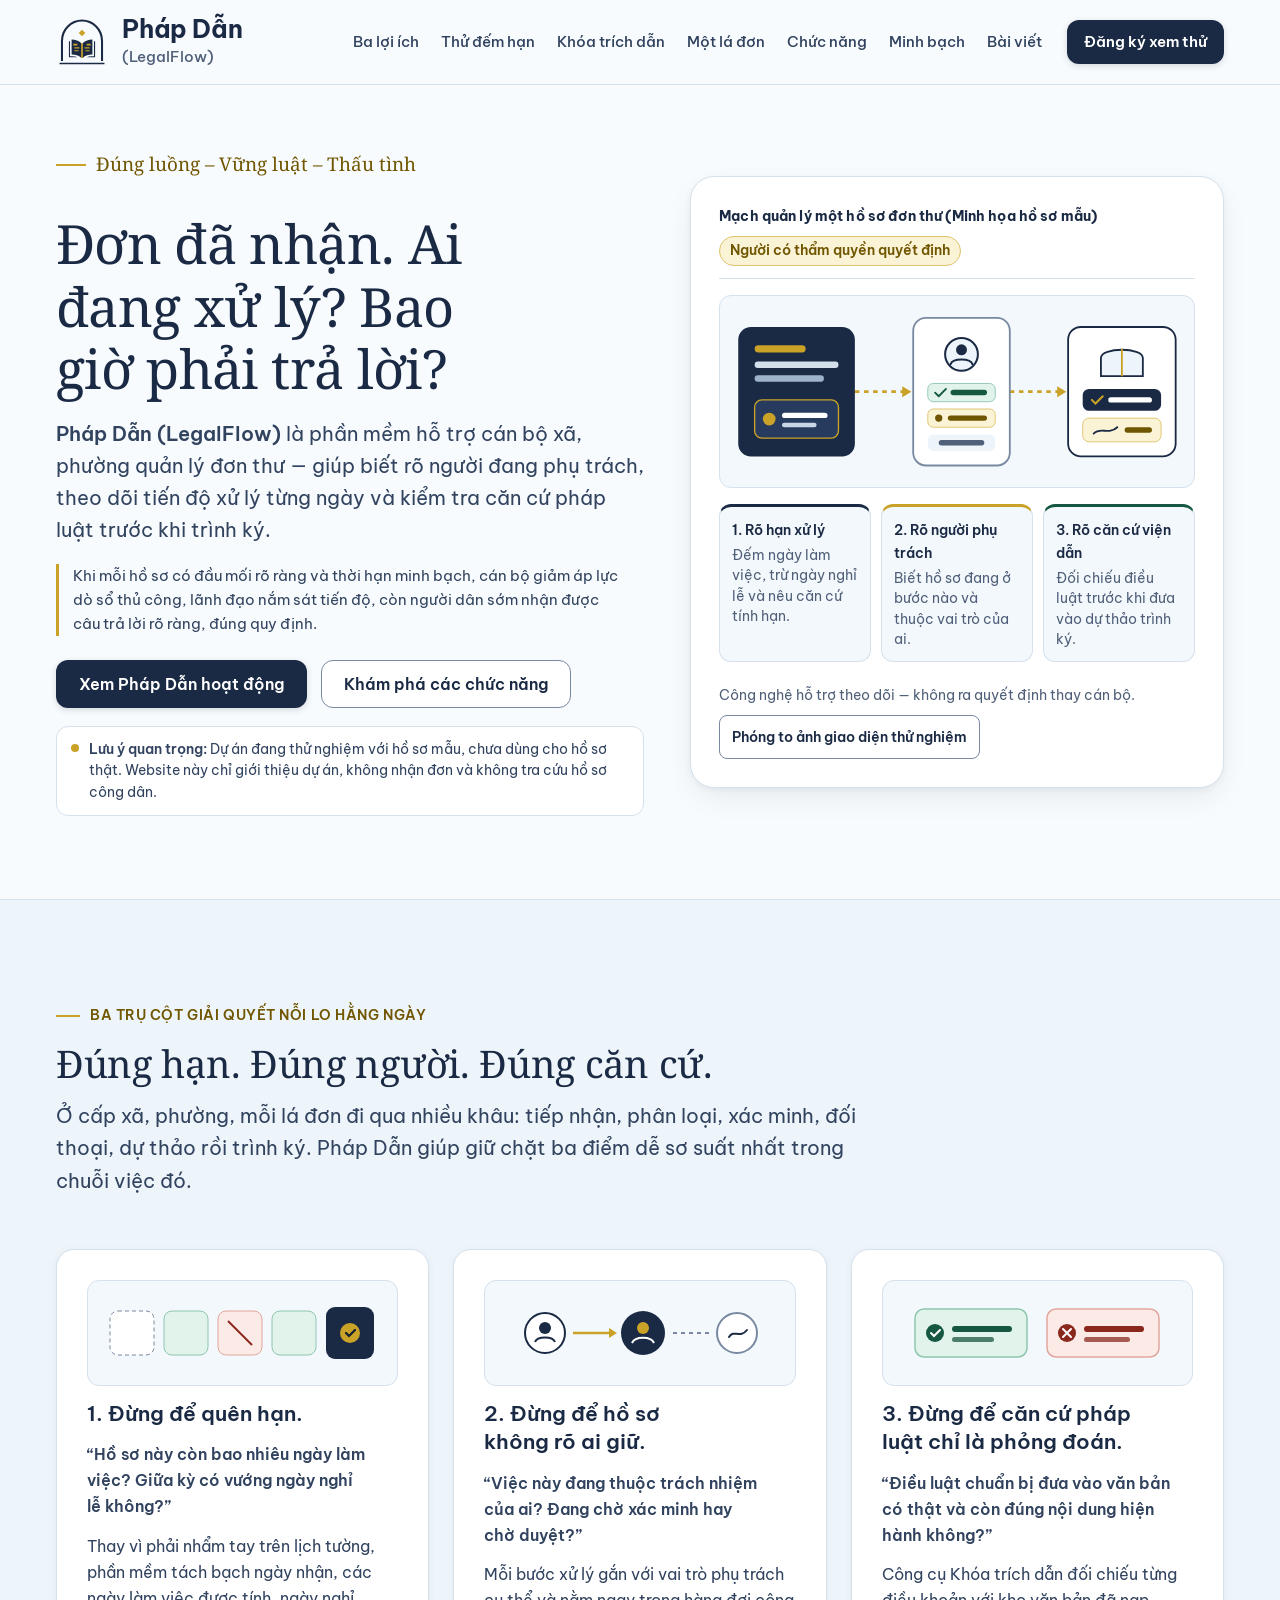
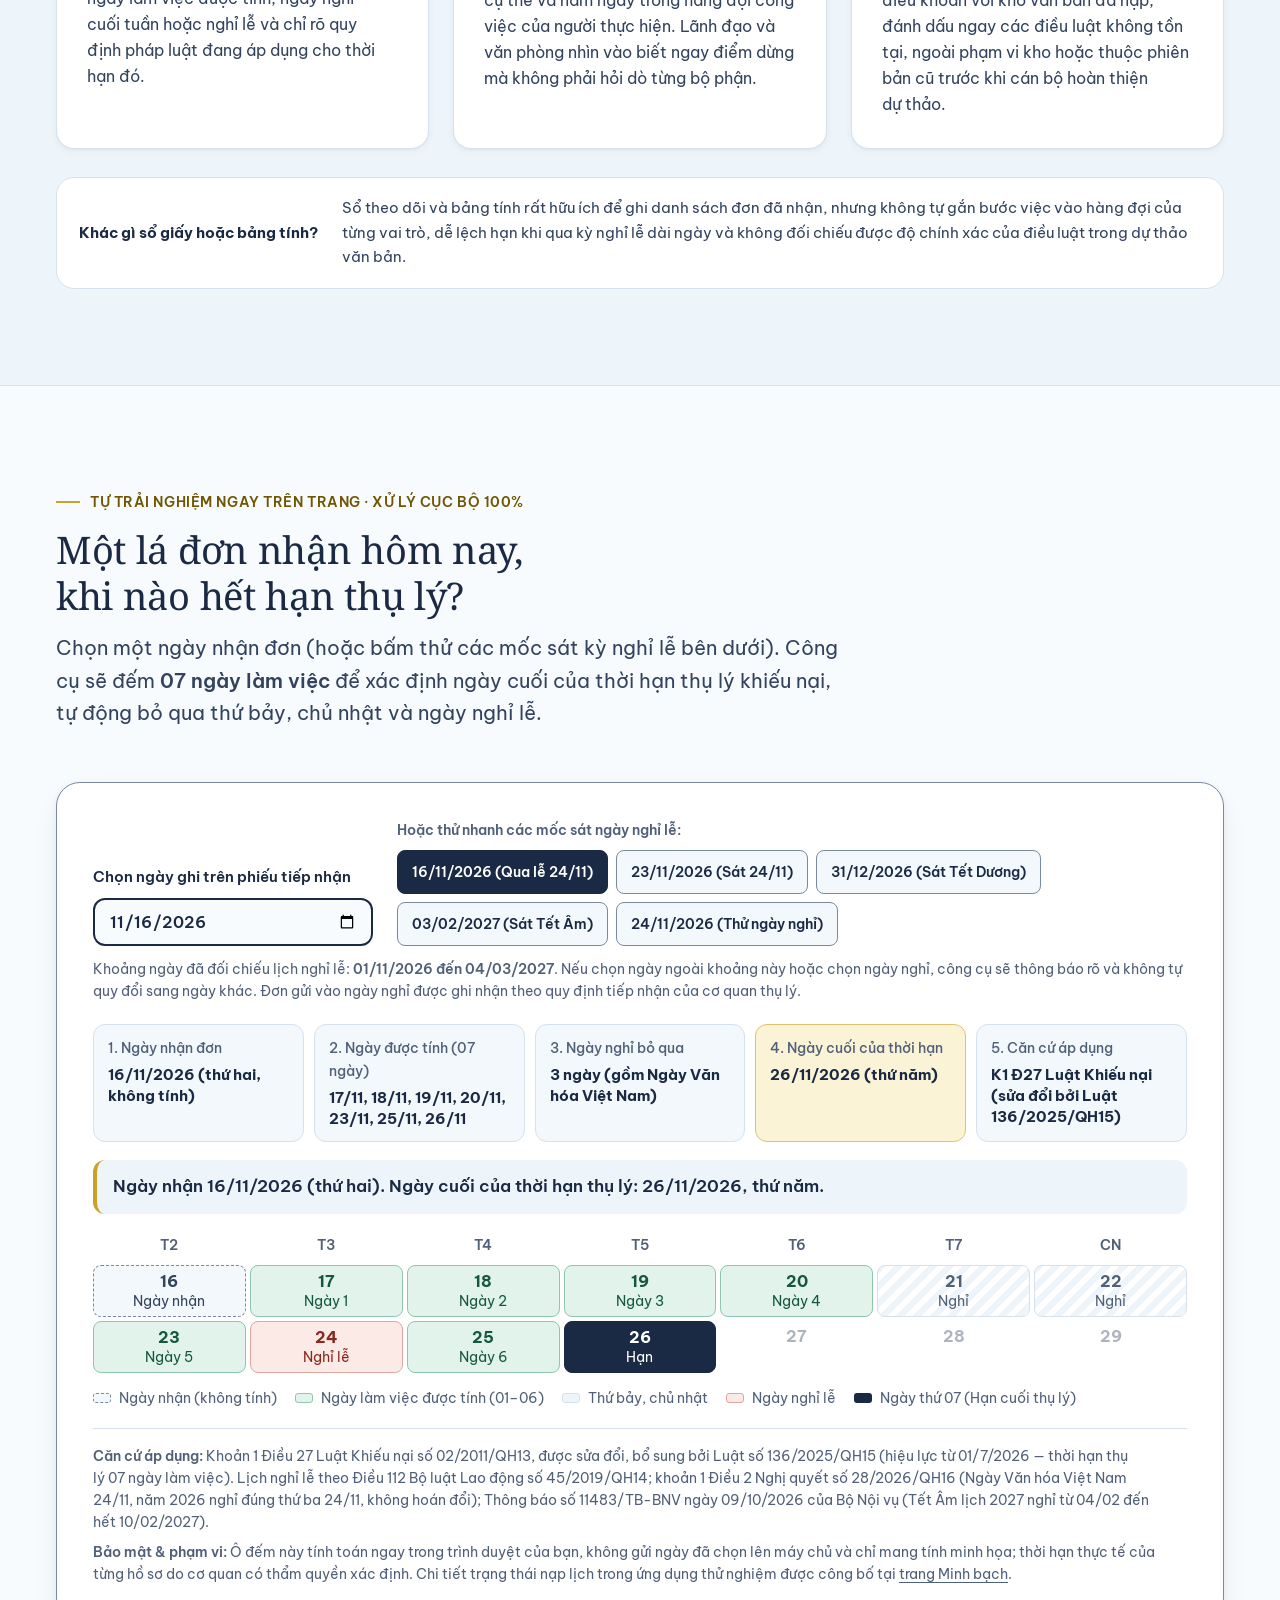
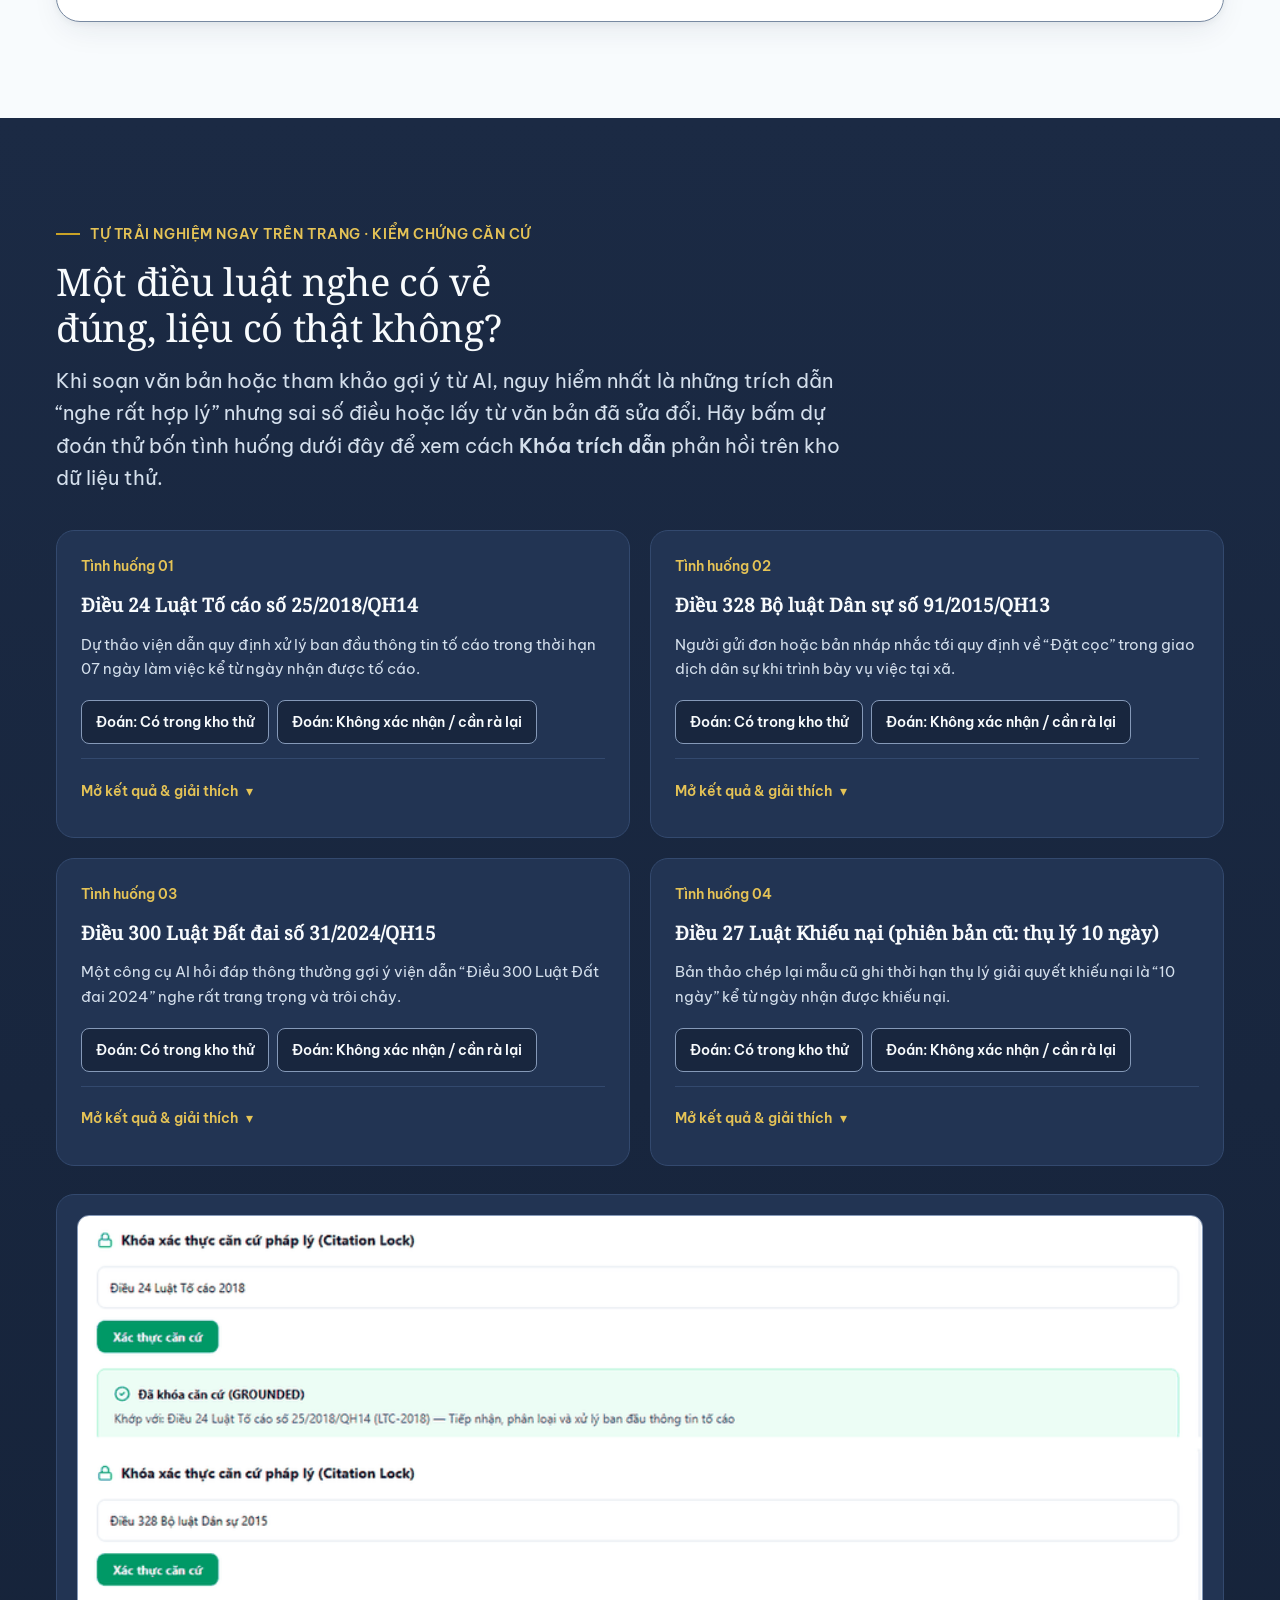
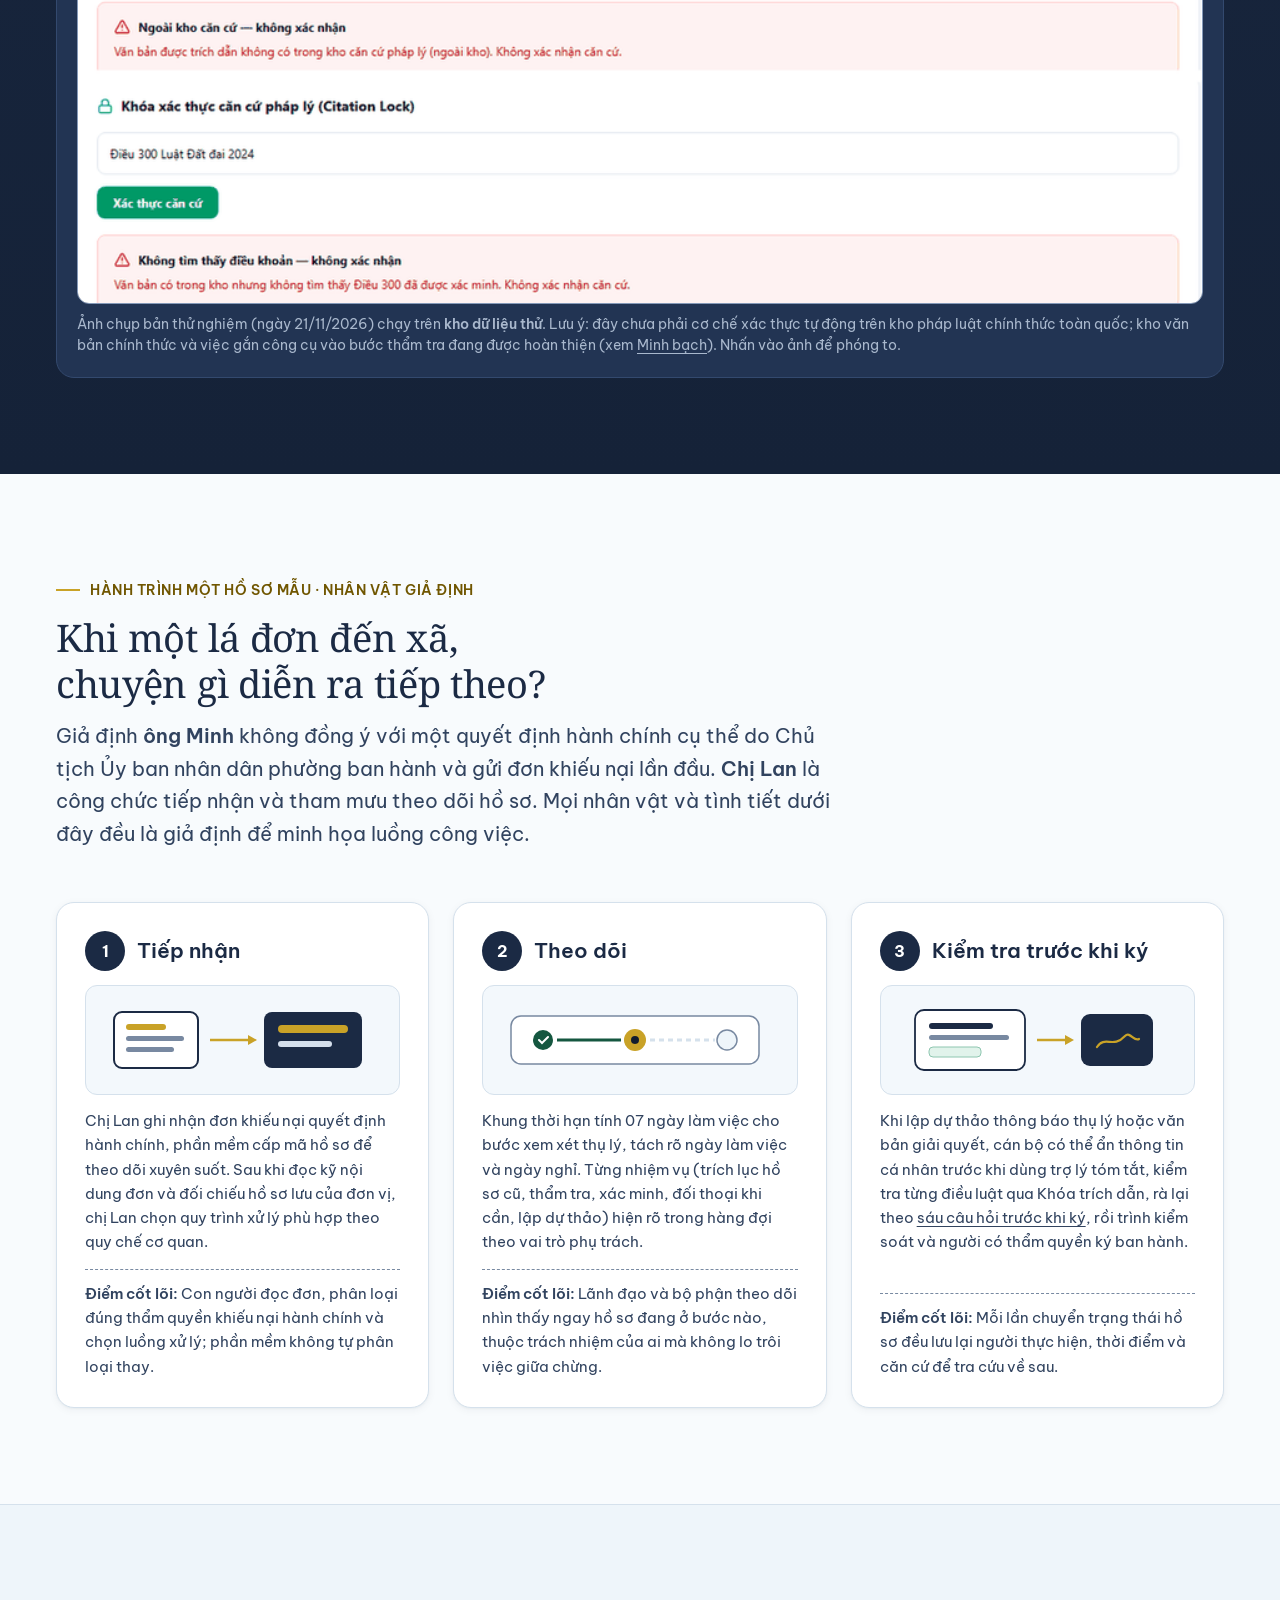
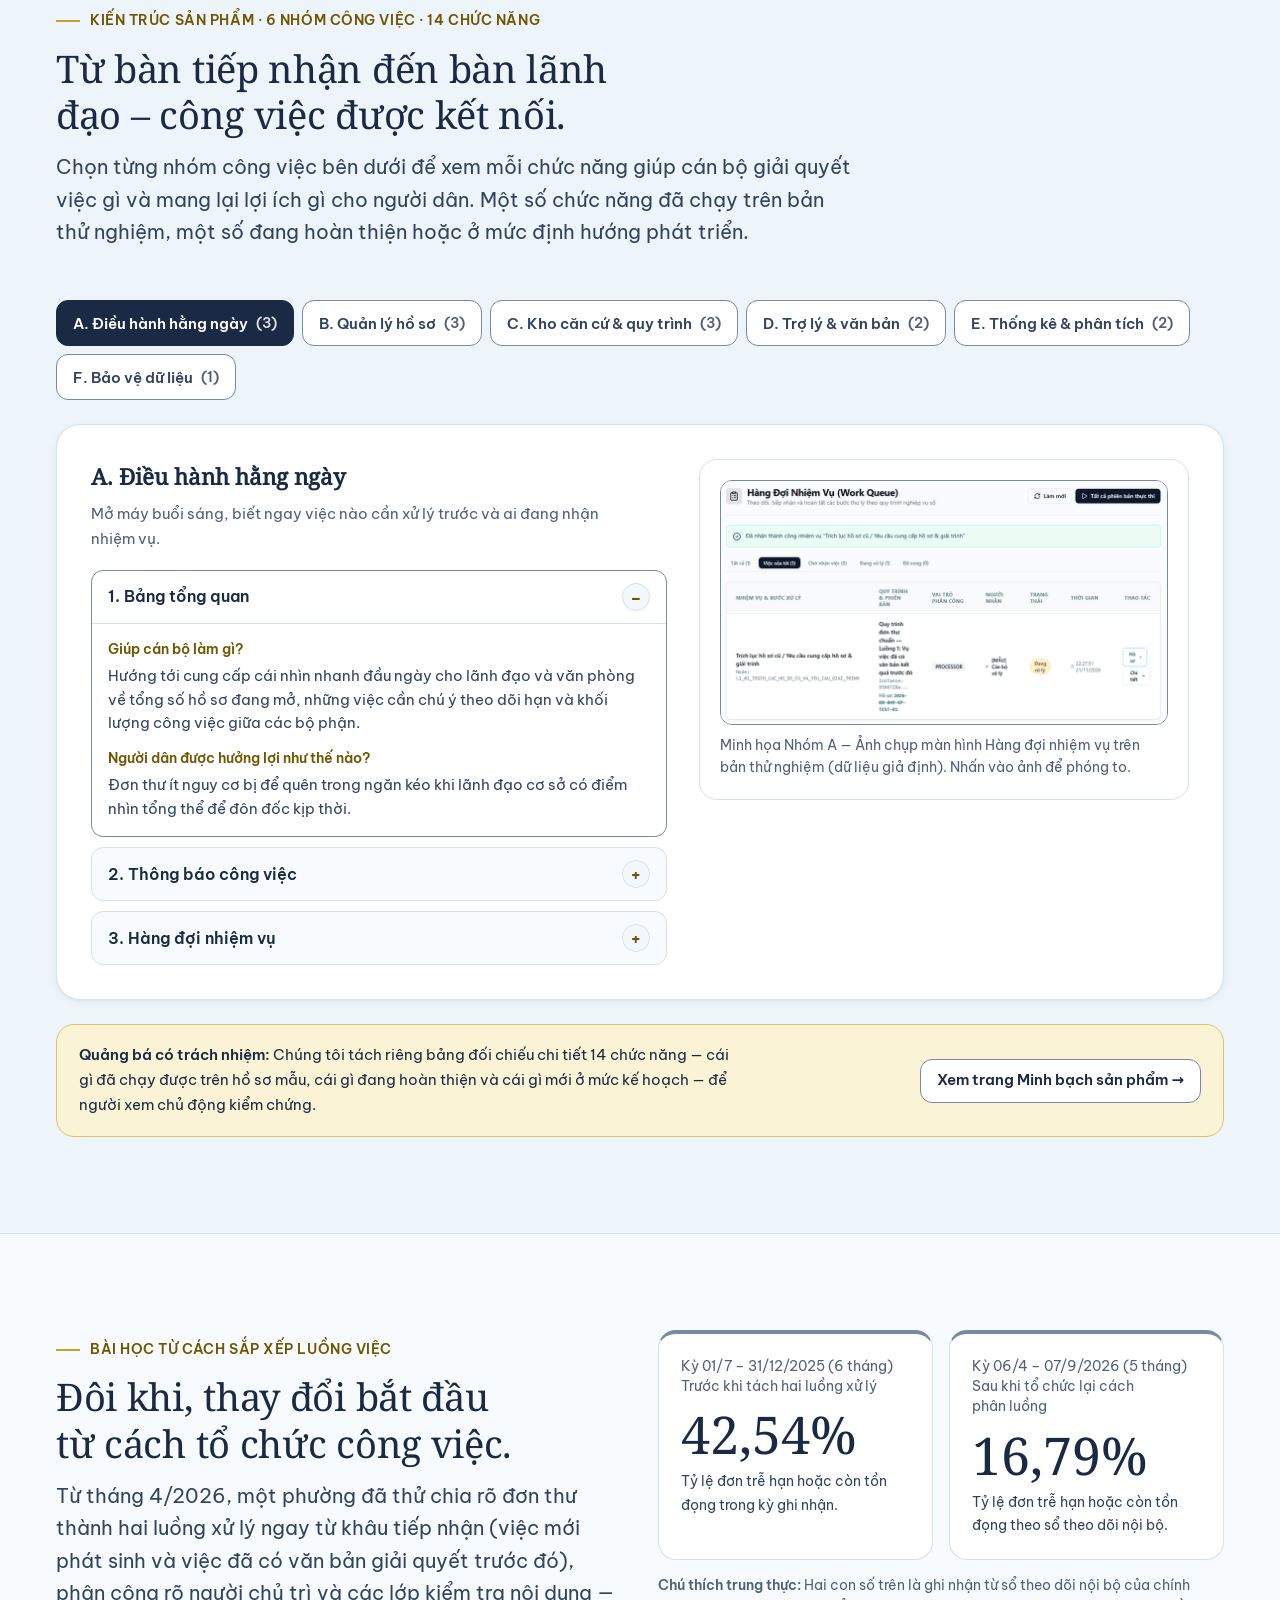
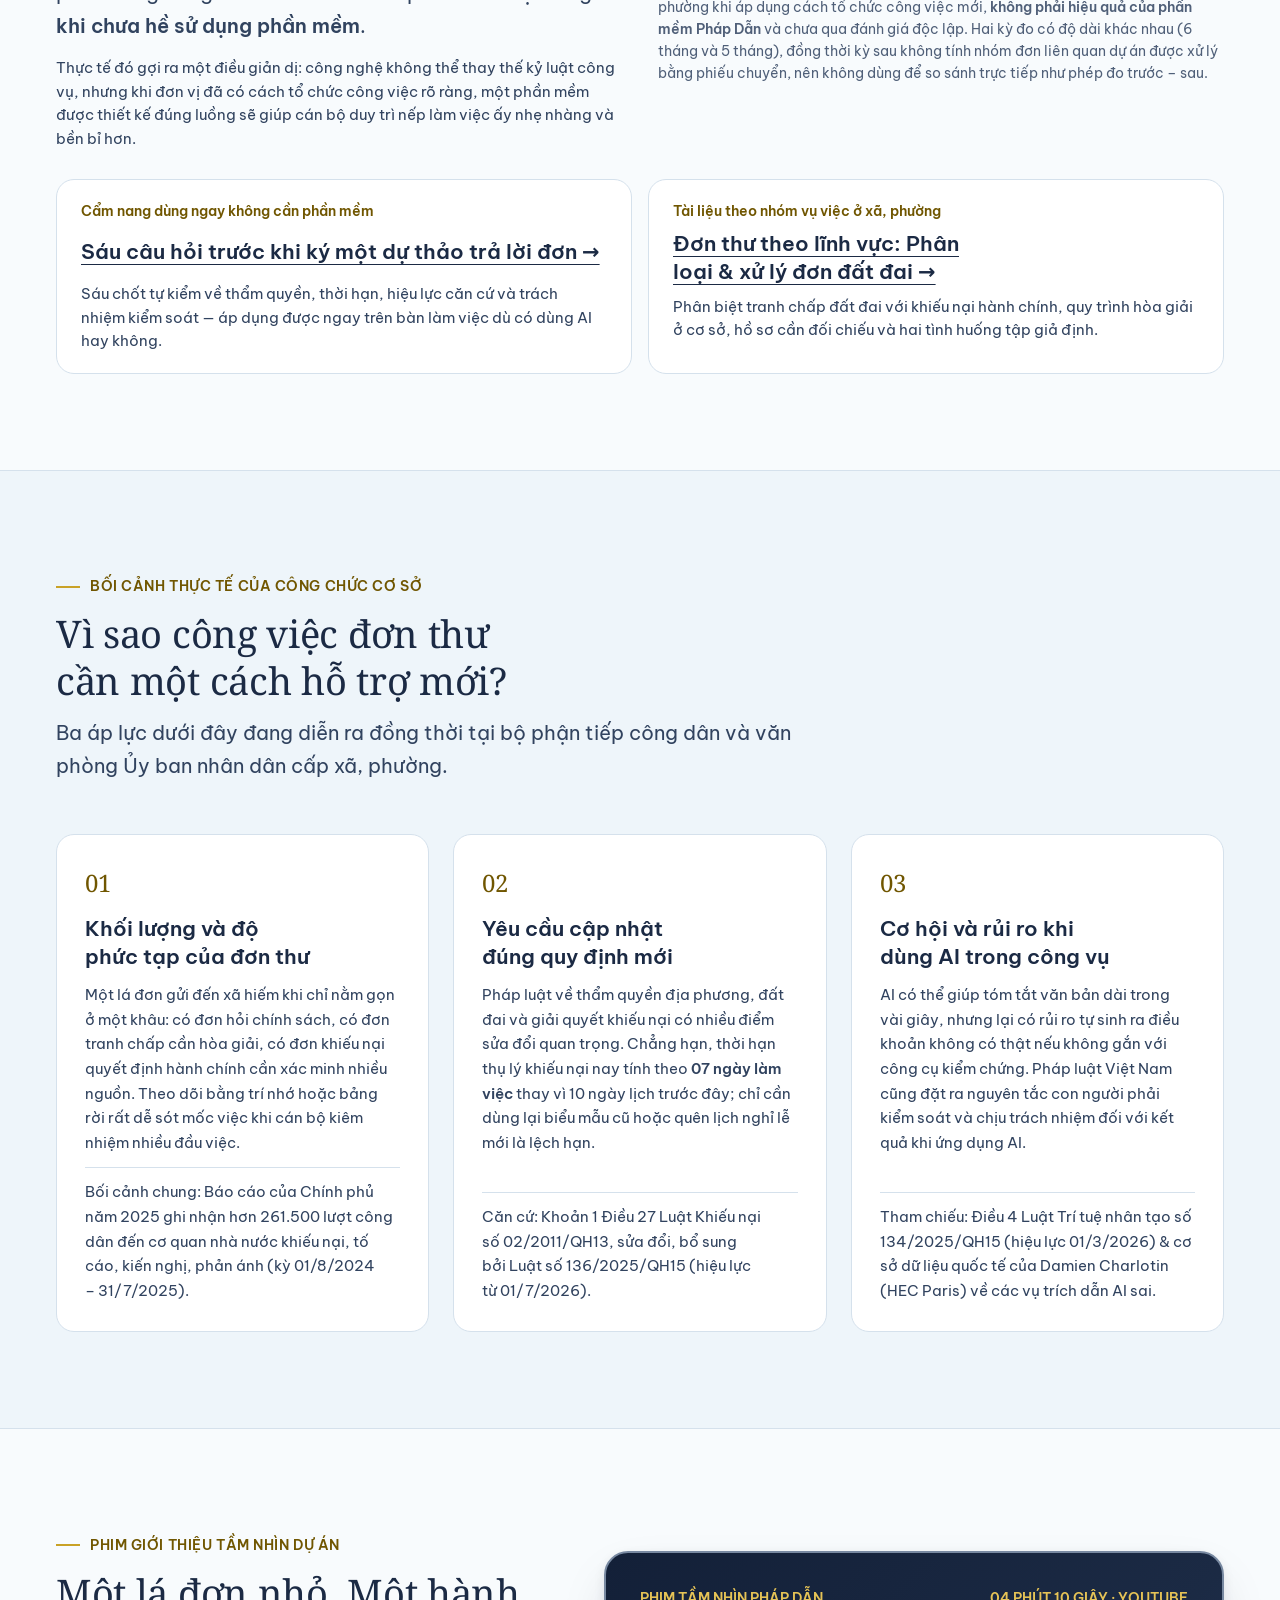
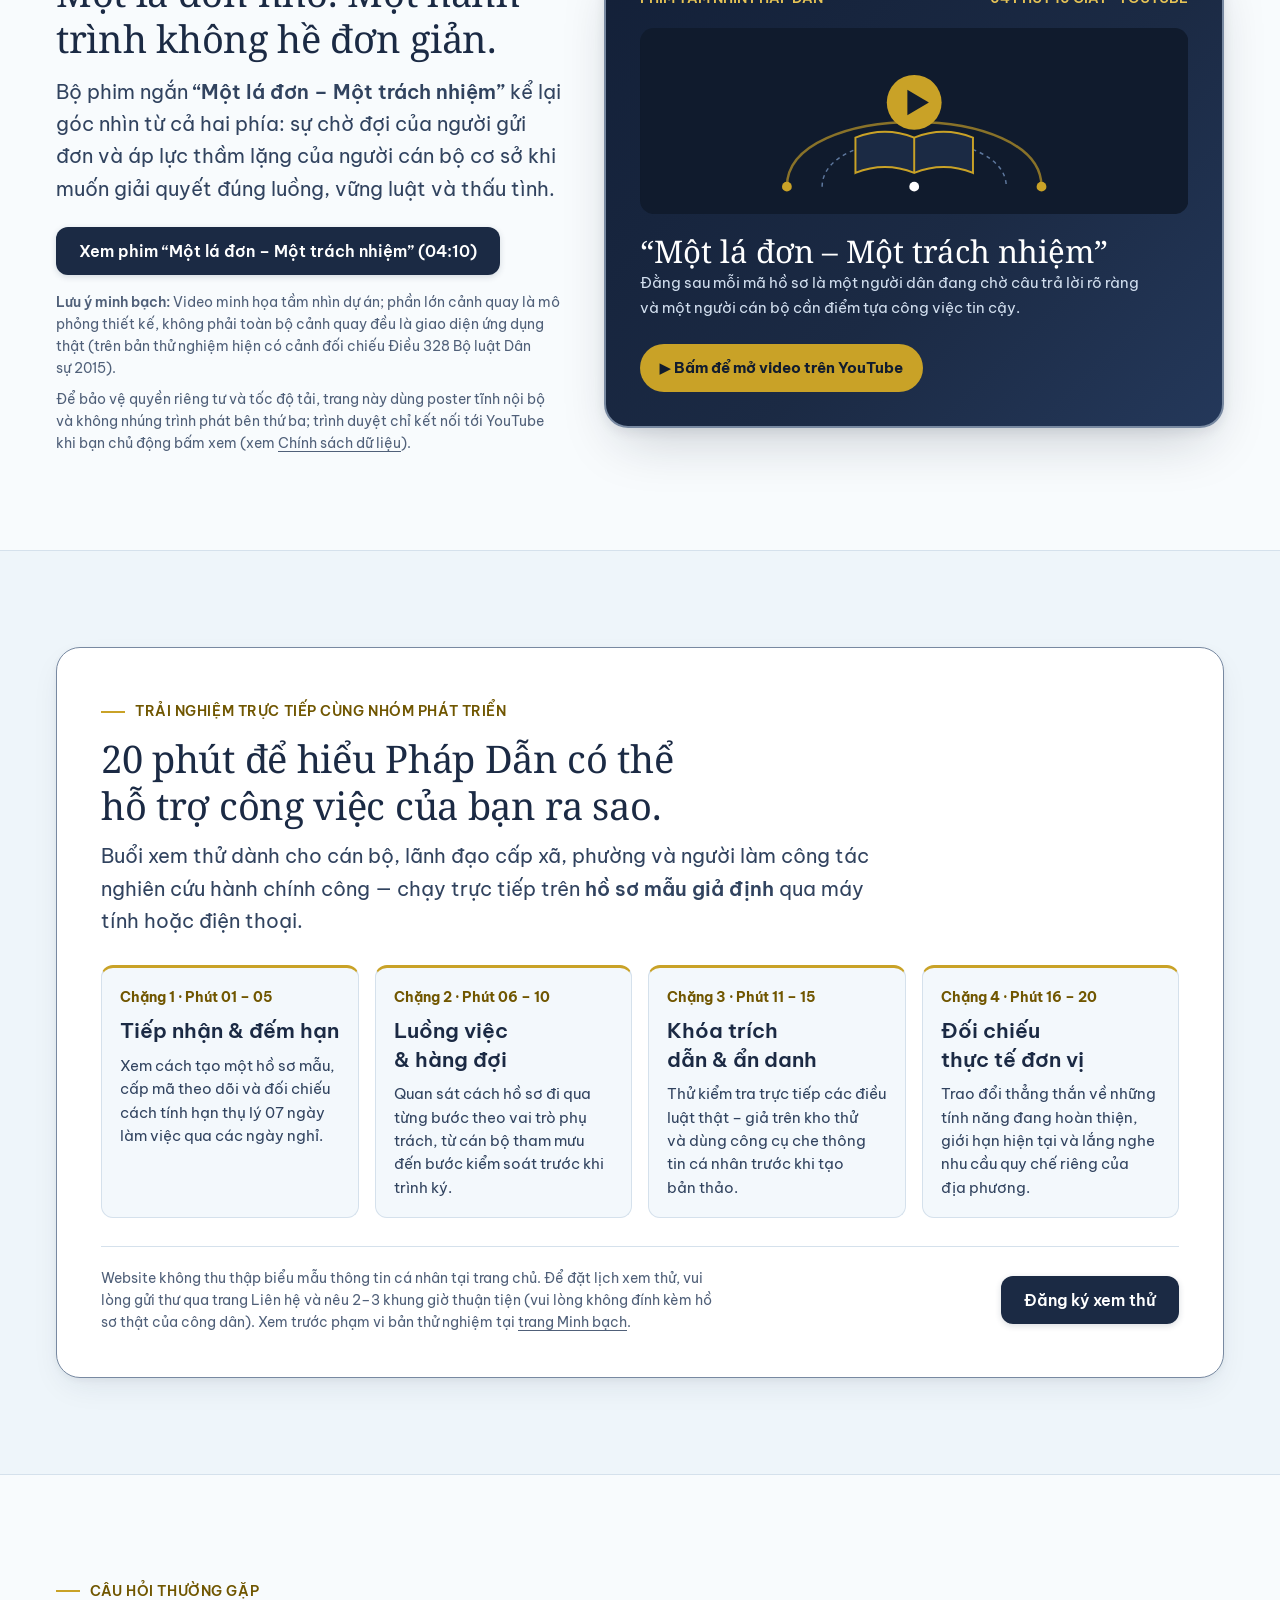
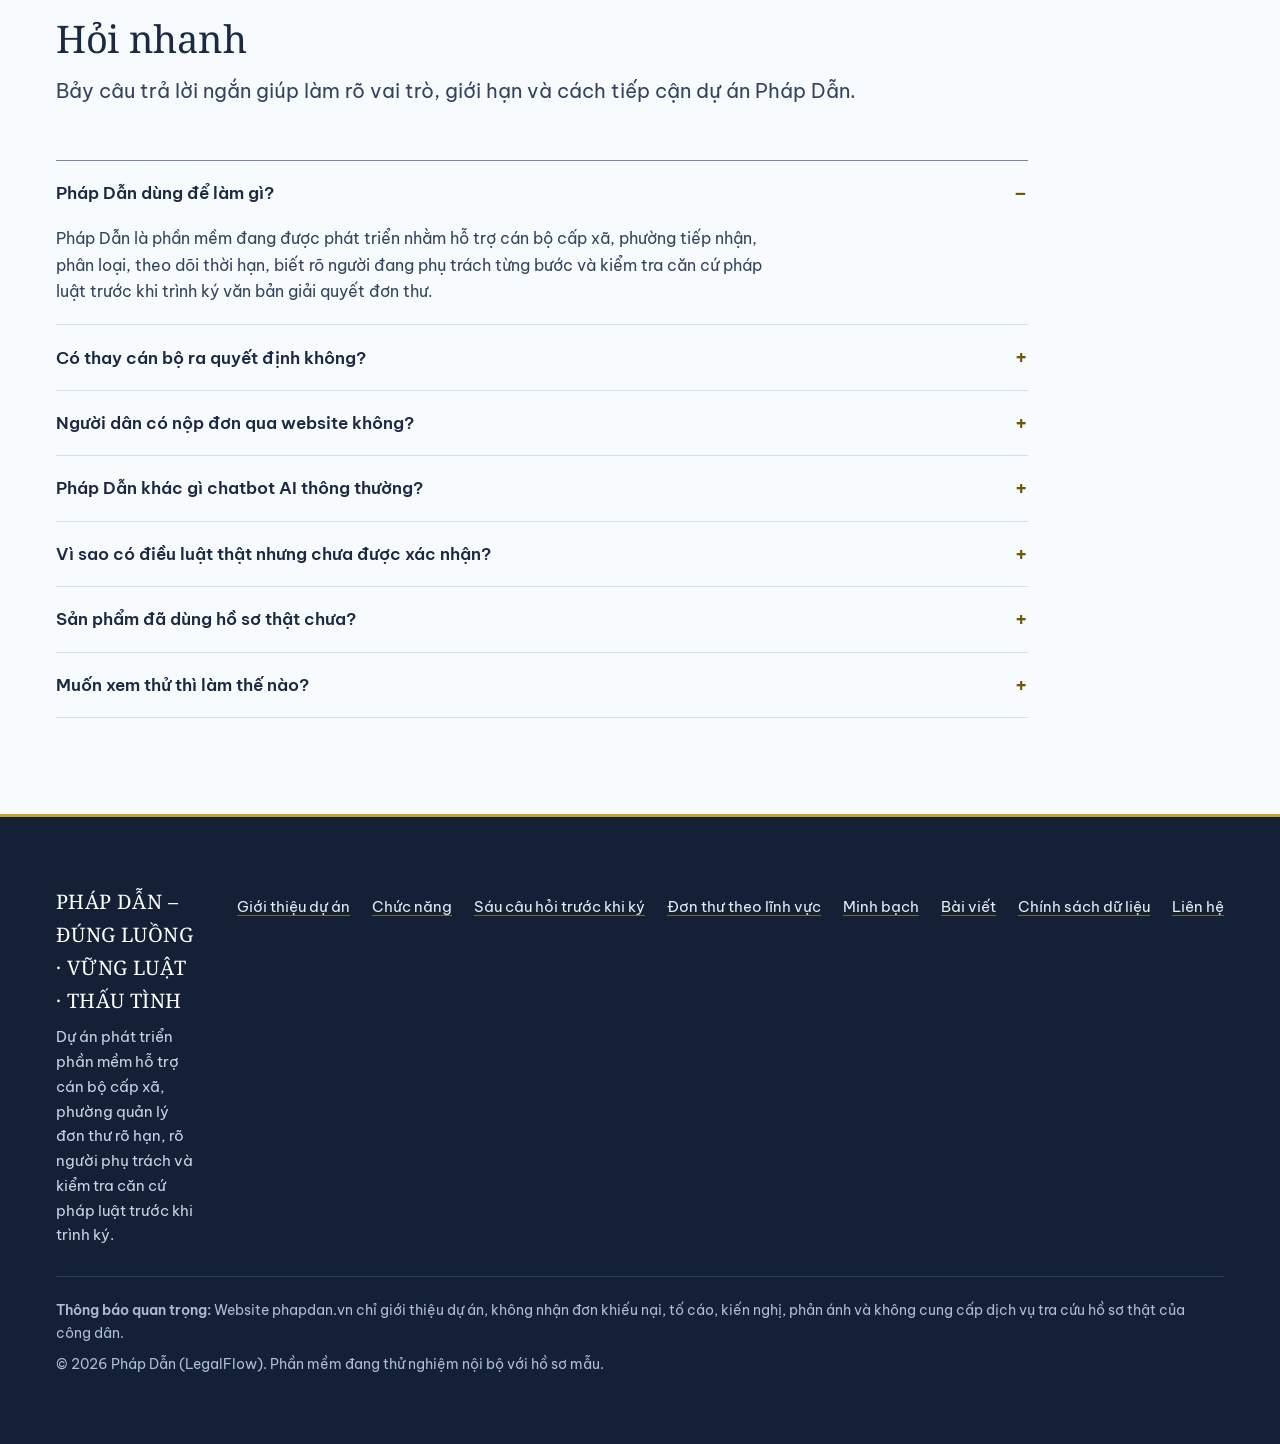
==== commit 0d864199: "Bản nháp 6.1: thiết kế lại trải nghiệm trang chủ 12 khối, tách trang Minh bạch, bảo toàn trang pháp " ====
--- a/index.html
+++ b/index.html
@@ -2,12 +2,12 @@
 <html lang="vi">
 <head>
 <meta charset="utf-8">
-<title>Pháp Dẫn (LegalFlow): theo dõi hạn đơn thư, kiểm tra điều luật cho xã, phường</title>
+<title>Pháp Dẫn (LegalFlow) – Hỗ trợ cán bộ xã, phường quản lý và theo dõi đơn thư</title>
 <meta name="viewport" content="width=device-width, initial-scale=1">
 <meta name="color-scheme" content="light dark">
-<meta name="description" content="Phần mềm được thiết kế để giúp cán bộ xã, phường biết đơn nào sắp đến hạn, ai đang giữ đơn và điều luật AI gợi ý có thật không. Đang thử nghiệm với dữ liệu mẫu.">
-<meta property="og:title" content="Pháp Dẫn (LegalFlow): theo dõi hạn đơn thư, kiểm tra điều luật cho xã, phường">
-<meta property="og:description" content="Phần mềm được thiết kế để giúp cán bộ xã, phường biết đơn nào sắp đến hạn, ai đang giữ đơn và điều luật AI gợi ý có thật không. Đang thử nghiệm với dữ liệu mẫu.">
+<meta name="description" content="Pháp Dẫn (LegalFlow) là phần mềm đang phát triển nhằm hỗ trợ cán bộ cấp xã, phường quản lý đơn thư: rõ thời hạn xử lý, rõ người phụ trách và kiểm tra căn cứ pháp luật trước khi trình ký. Đang thử nghiệm với hồ sơ mẫu.">
+<meta property="og:title" content="Pháp Dẫn (LegalFlow) – Đúng luồng · Vững luật · Thấu tình">
+<meta property="og:description" content="Phần mềm hỗ trợ cán bộ xã, phường quản lý đơn thư: theo dõi người phụ trách, tiến độ xử lý và kiểm tra căn cứ pháp luật trước khi trình ký. Đang thử nghiệm với hồ sơ mẫu.">
 <link rel="canonical" href="https://phapdan.vn/">
 <meta property="og:url" content="https://phapdan.vn/">
 <meta property="og:locale" content="vi_VN">
@@ -18,551 +18,1341 @@
 <meta property="og:image:alt" content="Logo Pháp Dẫn (LegalFlow): sách mở dưới vòm">
 <meta name="twitter:card" content="summary_large_image">
 <meta name="theme-color" content="#1B2A44">
-
 <link rel="icon" href="favicon.ico" sizes="32x32">
 <link rel="icon" href="favicon.svg" type="image/svg+xml">
 <link rel="apple-touch-icon" href="apple-touch-icon.png">
 <link rel="manifest" href="site.webmanifest">
-<link rel="stylesheet" href="assets/css/mau.css">
-<link rel="stylesheet" href="assets/css/site.css">
-
+<link rel="stylesheet" href="assets/css/v61.css">
+<script>document.documentElement.classList.add('js');</script>
 </head>
 <body>
+<a class="skip-link" href="#main-content">Chuyển thẳng tới nội dung chính</a>
+
 <header class="site-head">
-<div class="wrap site-head__in">
-<a class="brand" href="./" aria-label="Pháp Dẫn (LegalFlow), về trang chủ">
-<picture><source srcset="assets/logo-phap-dan-bieu-tuong-nen-toi.svg" media="(prefers-color-scheme: dark)"><img src="assets/logo-phap-dan-bieu-tuong.svg" width="56" height="56" alt=""></picture>
-<span class="brand__name">Pháp Dẫn</span><span class="brand__sub">(LegalFlow)</span>
-</a>
-<nav class="nav" aria-label="Điều hướng chính">
-<a href="./#mot-ho-so">Theo một hồ sơ</a>
-<a href="./#thu-dem-han">Thử đếm hạn</a>
-<a href="./#khoa-trich-dan">Khóa trích dẫn</a>
-<a href="./#dang-co-gi">Hiện có gì</a>
-<a href="bai-viet/">Bài viết</a>
-<a href="chinh-sach-du-lieu.html">Chính sách dữ liệu</a>
-</nav>
-<details class="mnav"><summary>Mục lục</summary>
-<nav aria-label="Mục lục trên điện thoại">
-<a href="./#mot-ho-so">Theo một hồ sơ</a>
-<a href="./#thu-dem-han">Thử đếm hạn</a>
-<a href="./#khoa-trich-dan">Khóa trích dẫn</a>
-<a href="./#dang-co-gi">Hiện có gì</a>
-<a href="bai-viet/">Bài viết</a>
-<a href="chinh-sach-du-lieu.html">Chính sách dữ liệu</a>
-<a href="lien-he.html">Liên hệ</a>
-</nav></details>
-<a class="btn btn--primary btn--sm" href="lien-he.html">Liên hệ</a>
-</div>
+  <div class="wrap site-head__in">
+    <a class="brand" href="./" aria-label="Pháp Dẫn (LegalFlow), về đầu trang chủ">
+      <picture>
+        <source srcset="assets/logo-phap-dan-bieu-tuong-nen-toi.svg" media="(prefers-color-scheme: dark)">
+        <img src="assets/logo-phap-dan-bieu-tuong.svg" width="56" height="56" alt="">
+      </picture>
+      <span class="brand__text">
+        <span class="brand__name">Pháp Dẫn</span>
+        <span class="brand__sub">(LegalFlow)</span>
+      </span>
+    </a>
+
+    <nav class="nav" aria-label="Điều hướng chính">
+      <a href="#loi-ich">Ba lợi ích</a>
+      <a href="#thu-dem-han">Thử đếm hạn</a>
+      <a href="#khoa-trich-dan">Khóa trích dẫn</a>
+      <a href="#mot-ho-so">Một lá đơn</a>
+      <a href="#chuc-nang">Chức năng</a>
+      <a href="minh-bach.html">Minh bạch</a>
+      <a href="bai-viet/">Bài viết</a>
+    </nav>
+
+    <details class="mnav">
+      <summary>Mục lục</summary>
+      <nav aria-label="Mục lục trên điện thoại">
+        <a href="#loi-ich">Ba lợi ích chính</a>
+        <a href="#thu-dem-han">Thử đếm hạn thụ lý</a>
+        <a href="#khoa-trich-dan">Khóa trích dẫn</a>
+        <a href="#mot-ho-so">Câu chuyện một lá đơn</a>
+        <a href="#chuc-nang">Khám phá 14 chức năng</a>
+        <a href="minh-bach.html">Minh bạch sản phẩm</a>
+        <a href="sau-cau-hoi-truoc-khi-ky.html">Sáu câu hỏi trước khi ký</a>
+        <a href="don-thu-theo-linh-vuc.html">Đơn thư theo lĩnh vực</a>
+        <a href="bai-viet/">Bài viết</a>
+        <a href="lien-he.html">Liên hệ &amp; Đăng ký xem thử</a>
+      </nav>
+    </details>
+
+    <a class="btn btn--primary btn--sm site-head__cta" href="#xem-thu">Đăng ký xem thử</a>
+  </div>
 </header>
-<main>
-<section class="hero" aria-labelledby="hero-h">
-<div class="wrap">
-<div class="hero__top">
-<p class="slogan">Đúng luồng - Vững luật - Thấu tình</p>
-<ul class="trio" aria-label="Ba thứ Pháp Dẫn giữ cho mỗi lá đơn">
-<li>HẠN</li>
-<li>NGƯỜI</li>
-<li>CĂN CỨ</li>
-</ul>
-<h1 id="hero-h" class="display">Hồ sơ nào <span class="nb">sắp đến hạn?</span> Căn cứ nào <span class="nb">cần kiểm tra lại?</span></h1>
-<div class="hero__side">
-<p class="lede">Pháp Dẫn (LegalFlow) là phần mềm được thiết kế để giúp cán bộ xã, phường giữ ba thứ cho mỗi lá đơn: hạn xử lý, người đang giữ hồ sơ, và căn cứ pháp lý. Người có thẩm quyền vẫn là người quyết định.</p>
-<div class="actions">
-<a class="btn btn--line" href="https://www.youtube.com/watch?v=8iIWoQvFxrs" target="_blank" rel="noopener noreferrer">Xem video giới thiệu (4 phút 10 giây)</a>
-<a class="btn btn--primary" href="lien-he.html">Hẹn xem thử 20 phút</a>
-
-</div>
-<p class="note hero__who">Dành cho cán bộ xử lý đơn khiếu nại, tố cáo, kiến nghị, phản ánh. Đây không phải nơi người dân nộp đơn. Phần mềm đang ở giai đoạn thử nghiệm với hồ sơ mẫu, chưa dùng cho hồ sơ thật.</p>
-</div>
-</div>
-</div>
-</section>
-
-<section id="mot-ho-so" class="sec" aria-labelledby="ho-so-h">
-<div class="wrap">
-<div class="sec__head">
-<h2 id="ho-so-h" class="h2">Theo một hồ sơ, từ lúc nhận đến lúc đóng</h2>
-<p class="lede">Ông Minh không đồng ý với một quyết định của phường và gửi đơn khiếu nại. Chị Lan là cán bộ văn phòng. Cả hai là nhân vật minh họa, hồ sơ là hồ sơ mẫu.</p>
-</div>
-<ol class="scenes">
-<li class="scene">
-<span class="scene__no">1</span>
-<div class="scene__story">
-<h3 class="h3">Nhận đơn</h3>
-<p>Chị Lan nhập đơn, phần mềm cấp mã hồ sơ. Chị đọc đơn, đọc hồ sơ lưu, rồi chọn quy trình theo quy chế của đơn vị. Phần mềm không chọn thay.</p>
-</div>
-</li>
-<li class="scene">
-<span class="scene__no">2</span>
-<div class="scene__story">
-<h3 class="h3">Theo dõi</h3>
-<p>Ô thời hạn đếm 07 ngày làm việc, ghi rõ ngày nào được tính, ngày nào không và vì sao. Mỗi nhiệm vụ có người phụ trách và hiện trong hàng đợi việc của người đó.</p>
-<p class="note"><span class="tag tag--warn">Lưu ý</span> Bộ đếm trong phần mềm chưa nạp ngày nghỉ 24/11/2026 và lịch nghỉ lễ năm 2027, nên hạn đi qua những ngày này đang lệch. Ô đếm thử ở mục dưới đã nạp đủ.</p>
-</div>
-</li>
-<li class="scene">
-<span class="scene__no">3</span>
-<div class="scene__story">
-<h3 class="h3">Trước khi ký</h3>
-<p>Cán bộ kiểm tra căn cứ có thể đưa từng trích dẫn vào Khóa trích dẫn để đối chiếu với kho văn bản. Dự thảo đi qua kiểm soát, rồi người có thẩm quyền ký.</p>
-<p class="note"><span class="tag tag--warn">Lưu ý</span> Khóa trích dẫn hiện là công cụ dùng riêng, chưa gắn vào bước thẩm tra, nên phần mềm chưa bắt buộc kiểm mọi trích dẫn trước khi ký.</p>
-</div>
-</li>
-</ol>
-
-<figure class="shot" aria-labelledby="shot1-cap">
-<a class="shot__link" href="assets/img/han-thu-ly-ho-so-mau.png" data-zoom aria-label="Xem cỡ lớn ảnh khung thời hạn của hồ sơ mẫu"><img src="assets/img/han-thu-ly-ho-so-mau.png" width="900" height="410" fetchpriority="high" alt="Ảnh chụp bản thử nghiệm: khung thời hạn của hồ sơ mẫu nhận ngày 16/11/2026. Phần mềm ghi hạn xem xét thụ lý dự kiến là 25/11/2026, nêu căn cứ là khoản 1 Điều 27 Luật Khiếu nại, liệt kê bảy ngày được tính và hai ngày cuối tuần không được tính; ngày 24/11/2026 bị tính nhầm là ngày làm việc."></a>
-<figcaption id="shot1-cap">Ảnh chụp bản thử nghiệm ngày 21/11/2026, hồ sơ mẫu, dữ liệu giả định. Phần mềm tự ghi đây là ngày <strong>dự kiến</strong>, chưa phải hạn đã xác lập chính thức, và nói rõ thời hạn giải quyết sau khi thụ lý là giai đoạn khác. <strong>Kết quả trong ảnh còn sai một ngày:</strong> phần mềm chưa nạp ngày nghỉ 24/11/2026 (Ngày Văn hóa Việt Nam) nên ghi 25/11/2026; tính đúng là 26/11/2026. Nhấn vào ảnh để xem cỡ lớn.</figcaption>
-</figure>
-</div>
-</section>
-
-<section id="hai-duong" class="sec band--soft" aria-labelledby="duong-h">
-<div class="wrap">
-<div class="sec__head">
-<h2 id="duong-h" class="h2">Hai quy trình, chọn theo quy chế của đơn vị</h2>
-<p class="lede">Một số nơi chia đơn thành hai quy trình ngay khi nhận. Cách chia nằm trong quy chế của từng địa phương, không phải quy định chung của luật.</p>
-</div>
-<div class="paths" role="group" aria-labelledby="duong-cap">
-<div class="paths__in">Đơn đến, được ghi lại và cấp mã hồ sơ</div>
-<div class="paths__ask">Cơ quan đã ban hành văn bản về chính việc này chưa?</div>
-<div class="paths__two">
-<article class="path path--new">
-<h3 class="h3">Chưa có: việc mới</h3>
-<p class="small">Trong phần mềm gọi là Luồng 2.</p>
-<p>Ví dụ: phản ánh, kiến nghị về việc dân sinh mới phát sinh.</p>
-<ul>
-<li>Phòng chuyên môn chủ trì về chuyên môn.</li>
-<li>Văn phòng tiếp nhận, phân loại và theo dõi tiến độ.</li>
-</ul>
-</article>
-<article class="path path--old">
-<h3 class="h3">Có rồi: việc đã có văn bản trước đó</h3>
-<p class="small">Trong phần mềm gọi là Luồng 1.</p>
-<p>Ví dụ: người dân không đồng ý với văn bản đã ban hành, đề nghị xem xét lại hoặc hủy bỏ.</p>
-<ul>
-<li>Văn phòng chủ trì toàn bộ hồ sơ.</li>
-<li>Dự thảo trả lời đi qua hai lớp kiểm soát trước khi người có thẩm quyền ký.</li>
-</ul>
-</article>
-</div>
-<p id="duong-cap" class="note paths__cap">Mô tả theo quy chế của một phường. Theo quy chế ấy, chỉ tính văn bản do chính cơ quan đó ban hành về cùng việc, ví dụ quyết định, thông báo kết quả, thông báo đang giải quyết hoặc không giải quyết; phiếu chuyển, biên bản hay văn bản của cơ quan khác thì không tính. Cán bộ tiếp nhận quyết định theo quy chế của đơn vị. Pháp Dẫn hiển thị hai quy trình để cán bộ chọn; phần mềm không tự xác định quy trình.</p>
-</div>
-
-<div class="gate" aria-label="Thứ tự kiểm soát trước khi ký">
-<p class="gate__h3">Theo quy chế của đơn vị: ba vai riêng, kiểm lần một, kiểm lần hai, ký</p>
-<ol class="gate__steps">
-<li><span class="gate__n">Lớp 1</span> Chánh Văn phòng kiểm nội dung</li>
-<li><span class="gate__n">Lớp 2</span> Lãnh đạo phụ trách kiểm lần hai</li>
-<li><span class="gate__n gate__n--sign">Ký</span> Người có thẩm quyền ký ban hành</li>
-</ol>
-<p class="gate__that">Phần mềm hiện chưa làm được như vậy. Trên bản thử nghiệm chỉ có <strong>một bước duyệt, một nút bấm</strong>, mang tên "Kiểm soát 02 lớp", và cùng một tài khoản bấm được cả nút duyệt lẫn nút ban hành. Việc tách thành hai bước và chặn một người đảm nhận cả ba vai đang được làm.</p>
-<figure class="gate__fig"><img src="assets/img/mot-nut-duyet.png" width="360" height="260" alt="Ảnh chụp bản thử nghiệm: màn hình kiểm soát chỉ có một nhiệm vụ tên Kiểm soát 02 lớp và một nút chuyển tiếp duy nhất."><figcaption>Ảnh chụp bản thử nghiệm ngày 21/11/2026: cả hai lớp nằm trong một bước, một nút.</figcaption></figure>
-</div>
-</div>
-</section>
-
-<section id="thu-dem-han" class="sec" aria-labelledby="dem-h">
-<div class="wrap">
-<div class="sec__head">
-<h2 id="dem-h" class="h2">Thử đếm hạn thụ lý một đơn khiếu nại</h2>
-<p class="lede">Chọn một ngày nhận đơn. Trang này sẽ đếm 07 ngày làm việc và chỉ ra ngày cuối của thời hạn thụ lý, bỏ qua thứ bảy, chủ nhật và ngày nghỉ lễ.</p>
-</div>
-
-<div class="dem" data-dem>
-<p class="dem__note small">Ngày nhận là ngày ghi trên phiếu tiếp nhận của cơ quan, không phải ngày bạn gửi. Ô này minh họa cách đếm; hạn thật của một đơn do cơ quan thụ lý xác định.</p>
-<label class="dem__lb" for="ngay-nhan">Ngày nhận đơn</label>
-<input class="dem__in" type="date" id="ngay-nhan" value="2026-11-16" min="2026-11-01" max="2027-03-04">
-<p class="dem__note small">Chọn một ngày làm việc trong khoảng 01/11/2026 đến 04/3/2027, là khoảng đã đối chiếu lịch nghỉ lễ. Ngoài khoảng này hoặc chọn ngày nghỉ, trang sẽ báo và không tính. Đơn gửi vào ngày nghỉ được cơ quan ghi nhận theo quy định tiếp nhận của cơ quan; hỏi bộ phận tiếp công dân để biết ngày ghi trên phiếu tiếp nhận.</p>
-<div class="dem__cal" data-cal aria-live="polite"></div>
-<p class="dem__kq" data-kq aria-live="polite"></p>
-<p class="legend"><span><i class="i-recv"></i> Ngày nhận, không tính</span><span><i class="i-count"></i> Ngày làm việc được tính</span><span><i class="i-skip"></i> Thứ bảy, chủ nhật</span><span><i class="i-off"></i> Nghỉ lễ</span><span><i class="i-due"></i> Ngày cuối của thời hạn</span></p>
-<p class="note">Căn cứ: khoản 1 Điều 27 Luật Khiếu nại số 02/2011/QH13, được sửa đổi, bổ sung bởi Luật số 136/2025/QH15 có hiệu lực từ 01/7/2026. Ngày nghỉ: Điều 112 Bộ luật Lao động số 45/2019/QH14; khoản 1 Điều 2 Nghị quyết số 28/2026/QH16 (Ngày Văn hóa Việt Nam 24/11, năm 2026 nghỉ đúng thứ ba 24/11, không hoán đổi); Thông báo số 11483/TB-BNV ngày 09/10/2026 của Bộ Nội vụ (Tết 2027). Đã đối chiếu ngày 22/11/2026.</p>
-<p class="note note--where"><span class="tag tag--plain">Minh họa trên trang web</span> Ô đếm này chạy ngay trong máy của bạn, không gửi dữ liệu đi đâu.</p>
-<p class="note note--where"><span class="tag tag--warn">Trong phần mềm: đang hoàn thiện</span> Phần mềm đã đếm 07 ngày làm việc và nêu lý do từng ngày, nhưng chưa nạp ngày nghỉ 24/11/2026 và lịch nghỉ lễ năm 2027; hai lịch này hiện chỉ có trong ô đếm trên trang.</p>
-</div>
-</div>
-</section>
-
-<section id="khoa-trich-dan" class="sec khoi-toi" aria-labelledby="lock-h">
-<div class="wrap">
-<div class="lock">
-<div class="lock__text">
-<h2 id="lock-h" class="h2">AI gợi ý. Cán bộ quyết. Căn cứ phải có thật.</h2>
-<p class="lede">AI có thể viết ra một điều luật nghe rất đúng nhưng không hề có thật. Khóa trích dẫn đối chiếu từng trích dẫn với kho văn bản đã nạp. Điều nào chưa có trong kho thì không được xác nhận, kể cả khi điều đó có thật ngoài đời.</p>
-</div>
-<figure class="shot" aria-labelledby="shot2-cap">
-<img src="assets/img/khoa-trich-dan-ba-ca.png" width="900" height="550" alt="Ảnh chụp bản thử nghiệm: ba lần dùng Khóa trích dẫn. Điều 24 Luật Tố cáo 2018 được khóa căn cứ. Điều 328 Bộ luật Dân sự 2015 báo ngoài kho căn cứ, không xác nhận. Điều 300 Luật Đất đai 2024 báo không tìm thấy điều khoản, không xác nhận.">
-<figcaption id="shot2-cap">Ảnh chụp bản thử nghiệm ngày 21/11/2026, chạy trên kho dữ liệu thử.</figcaption>
-</figure>
-</div>
-
-<div class="tests">
-<p class="tests__h">Thử đoán trước khi xem kết quả</p>
-
-<details class="tcd">
-<summary>Điều 24 Luật Tố cáo số 25/2018/QH14 — xử lý ban đầu thông tin tố cáo trong 07 ngày làm việc</summary>
-<div class="tcd__in">
-<p class="tcd__kq"><span class="tag tag--ok">Đã khóa căn cứ (trên kho dữ liệu thử)</span></p>
-<p>Điều này có thật và có trong kho dữ liệu thử, nên phần mềm xác nhận. Điều 24 Luật Tố cáo số 25/2018/QH14 còn cho phép kéo dài nhưng không quá 10 ngày làm việc khi phải xác minh ở nhiều nơi.</p>
-</div>
-</details>
-
-<details class="tcd">
-<summary>Điều 328 Bộ luật Dân sự số 91/2015/QH13 — đặt cọc</summary>
-<div class="tcd__in">
-<p class="tcd__kq"><span class="tag tag--out">Ngoài kho căn cứ, không xác nhận</span></p>
-<p>Điều này có thật ngoài đời. Nhưng Bộ luật Dân sự không thuộc kho văn bản đang dùng cho việc này, nên phần mềm không đối chiếu được và không xác nhận. Không xác nhận không có nghĩa là điều luật không tồn tại.</p>
-</div>
-</details>
-
-<details class="tcd">
-<summary>Điều 300 Luật Đất đai số 31/2024/QH15</summary>
-<div class="tcd__in">
-<p class="tcd__kq"><span class="tag tag--plain">Không tìm thấy điều khoản, không xác nhận</span></p>
-<p>Luật Đất đai số 31/2024/QH15 chỉ có 260 điều, nên không có Điều 300. Văn bản thì có trong kho, còn điều luật thì không. Đây là kiểu sai mà AI hay mắc: ghép một tên luật có thật với một số điều không có.</p>
-</div>
-</details>
-
-<details class="tcd">
-<summary>Điều 27 Luật Khiếu nại số 02/2011/QH13: thụ lý trong 10 ngày</summary>
-<div class="tcd__in">
-<p class="tcd__kq"><span class="tag tag--warn">Nội dung thuộc phiên bản cũ</span></p>
-<p>Điều 27 có thật, nhưng con số 10 ngày (ngày lịch) là của bản trước. Từ 01/7/2026, Luật số 136/2025/QH15 sửa thành 07 ngày làm việc. Một trích dẫn đúng tên điều vẫn có thể sai nội dung nếu lấy theo bản cũ.</p>
-</div>
-</details>
-</div>
-
-<p class="note">Bốn ca trên lấy từ bộ kiểm thử đã duyệt, chạy trên kho dữ liệu thử. Kho văn bản chính thức đang được nạp và xác minh, nên hiện phần mềm chưa xác nhận Điều 24 Luật Tố cáo và Điều 27 Luật Khiếu nại trên kho chính thức.</p>
-</div>
-</section>
-
-<section id="khac-chatbot" class="sec" aria-labelledby="khac-h">
-<div class="wrap">
-<div class="sec__head">
-<h2 id="khac-h" class="h2">Ba điều Pháp Dẫn làm khác một chatbot hỏi đáp chung</h2>
-<p class="lede">So với một chatbot AI hỏi đáp chung, không gắn với kho văn bản và quy trình của cơ quan. Ba điều dưới đây chụp trên bản thử nghiệm, chạy trên kho dữ liệu thử; kho văn bản chính thức đang được nạp.</p>
-</div>
-
-<ul class="mods">
-<li class="mod">
-<h3 class="h3">Căn cứ bịa ra bị đánh dấu chưa xác nhận</h3>
-<p>AI vẫn có thể nghĩ ra một điều luật không tồn tại. Chỗ khác là ở đây: khi cán bộ đưa một căn cứ vào Khóa trích dẫn, căn cứ không có trong kho bị ghi "chưa xác nhận" thay vì được coi là đúng. Khi hồ sơ chưa có văn bản khớp, khối căn cứ để trống thay vì tự điền. Công cụ chưa gắn vào bước thẩm tra, nên chưa tự chặn một dự thảo có căn cứ chưa xác nhận.</p>
-<figure class="mod__fig"><img src="assets/img/khong-bia-can-cu.png" width="900" height="265" alt="Ảnh chụp bản thử nghiệm: khối Căn cứ pháp luật liên quan báo chưa có văn bản quy phạm pháp luật liên kết trực tiếp, và một dòng nguyên tắc hiển thị trên giao diện."><figcaption>Ảnh chụp bản thử nghiệm: khối căn cứ để trống khi chưa có văn bản khớp. Dòng chữ trong ảnh là nguyên tắc ghi trên giao diện, không phải kết quả kiểm định.</figcaption></figure>
-<span class="tag tag--ok">Đã có trên bản thử nghiệm</span>
-</li>
-<li class="mod">
-<h3 class="h3">Ghi rõ thứ nào lấy từ đâu</h3>
-<p>Mỗi lần đổi trạng thái hồ sơ đều ghi người đổi, giờ đổi và căn cứ. Mỗi lần kiểm một trích dẫn đều ghi rõ có trong kho hay ngoài kho. Ngoài ra, bảng truy xuất nguồn gốc xếp bốn hạng mục của hồ sơ (thông tin tiếp nhận và thụ lý, tài liệu và hồ sơ đính kèm, đề xuất hành động nghiệp vụ tiếp theo, cơ sở pháp lý liên quan), mỗi hạng mục ghi nguồn, người ghi, thời điểm và tính chất pháp lý.</p>
-<figure class="mod__fig"><img src="assets/img/truy-xuat-nguon-goc.png" width="900" height="337" alt="Ảnh chụp bản thử nghiệm: bảng truy xuất nguồn gốc dữ liệu, mỗi dòng ghi hạng mục thông tin, nguồn dữ liệu thực tế, chủ thể ghi nhận, thời điểm và tính chất pháp lý."><figcaption>Ảnh chụp bản thử nghiệm: bảng truy xuất nguồn gốc. Một số ô bị giao diện rút gọn bằng dấu ba chấm.</figcaption></figure>
-<span class="tag tag--ok">Đã có trên bản thử nghiệm</span>
-</li>
-<li class="mod">
-<h3 class="h3">Máy không tự quyết thay người</h3>
-<p>Phần mềm gợi ý việc tiếp theo và nói rõ gợi ý ấy dựa vào căn cứ nào, nhưng ghi thẳng là "hệ thống không tự ý chuyển trạng thái hoặc đưa ra kết luận pháp lý tự động". Trợ lý AI chỉ hỗ trợ tóm tắt và gợi ý phân loại, không có giá trị pháp lý tự động; cán bộ thụ lý chịu trách nhiệm về kết quả.</p>
-<figure class="mod__fig"><img src="assets/img/hanh-dong-tat-dinh.png" width="900" height="269" alt="Ảnh chụp bản thử nghiệm: khối hành động nghiệp vụ tiếp theo, mỗi gợi ý kèm một dòng căn cứ đề xuất, và câu hệ thống không tự ý chuyển trạng thái hoặc đưa ra kết luận pháp lý tự động."><figcaption>Ảnh chụp bản thử nghiệm: gợi ý việc tiếp theo, mỗi gợi ý kèm căn cứ đề xuất.</figcaption></figure>
-<span class="tag tag--ok">Đã có trên bản thử nghiệm</span>
-</li>
-</ul>
-<p class="note">Việc đặt con người ở vị trí quyết định cũng là yêu cầu của Điều 4 Luật Trí tuệ nhân tạo số 134/2025/QH15, có hiệu lực từ 01/3/2026.</p>
-</div>
-</section>
-
-<section id="dang-co-gi" class="sec band--soft" aria-labelledby="co-h">
-<div class="wrap">
-<div class="sec__head">
-<h2 id="co-h" class="h2">Phần mềm hiện có gì, còn thiếu gì</h2>
-<p class="lede">Danh sách dưới đây dựa trên một lần chạy thử trọn vẹn một hồ sơ mẫu trên bản thử nghiệm ngày 21/11/2026, và một lần kiểm tra các màn hình ngày 23/11/2026. Việc gì chưa có thì ghi là chưa có.</p>
-</div>
-
-<dl class="states states--leg">
-<div><dt><span class="tag tag--ok">Đã có</span></dt><dd>Đã chạy được trên bản thử nghiệm.</dd></div>
-<div><dt><span class="tag tag--warn">Đang hoàn thiện</span></dt><dd>Có một phần, còn thiếu hoặc còn chạy trên dữ liệu thử.</dd></div>
-<div><dt><span class="tag tag--plain">Chưa có</span></dt><dd>Chưa làm, đang trong kế hoạch.</dd></div>
-</dl>
-
-<ul class="rows">
-<li class="row">
-<h3 class="h3">Đếm hạn và nêu lý do từng ngày <span class="tag tag--warn">Đang hoàn thiện</span></h3>
-<p>Đếm 07 ngày làm việc, liệt kê ngày được tính và ngày không tính kèm lý do, và tự kiểm lại kết quả. Chưa nạp ngày nghỉ 24/11/2026 và lịch nghỉ lễ năm 2027, nên hạn đi qua những ngày này đang lệch.</p>
-</li>
-<li class="row">
-<h3 class="h3">Hai quy trình xử lý đơn <span class="tag tag--ok">Đã có</span></h3>
-<p>Hồ sơ mẫu đã đi trọn quy trình cho việc đã có văn bản trước đó (phần mềm gọi là Luồng 1), từ trích lục hồ sơ cũ đến đóng hồ sơ. Mỗi bước có vai trò phụ trách riêng.</p>
-</li>
-<li class="row">
-<h3 class="h3">Hàng đợi việc theo vai trò <span class="tag tag--ok">Đã có</span></h3>
-<p>Mỗi người thấy việc đang thuộc về mình, kèm bước, vai trò và trạng thái. Hàng đợi chưa hiển thị hạn phải xong.</p>
-</li>
-<li class="row">
-<h3 class="h3">Khóa trích dẫn <span class="tag tag--warn">Đang hoàn thiện</span></h3>
-<p>Chạy đúng cả ba kiểu kết quả trên kho dữ liệu thử. Kho văn bản chính thức đang được nạp. Công cụ hiện đứng riêng, chưa gắn vào bước thẩm tra của hồ sơ.</p>
-</li>
-<li class="row">
-<h3 class="h3">Che thông tin cá nhân trước khi dùng AI <span class="tag tag--warn">Đang hoàn thiện</span></h3>
-<p>Che được họ tên, số điện thoại, số căn cước, email và số tài khoản. Chưa che địa chỉ.</p>
-</li>
-<li class="row">
-<h3 class="h3">Ghi lại ai làm gì, lúc nào <span class="tag tag--warn">Đang hoàn thiện</span></h3>
-<p>Mỗi lần đổi trạng thái hồ sơ đều ghi người thực hiện, thời điểm và căn cứ. Nhật ký các bước quy trình hiện nằm ở màn hình riêng, chưa gộp chung vào lịch sử của hồ sơ, nên người xem lịch sử chưa thấy hết các bước đã làm. Vì vậy dòng này ghi "Đang hoàn thiện".</p>
-</li>
-<li class="row">
-<h3 class="h3">Nhắc việc sắp đến hạn <span class="tag tag--plain">Chưa có</span></h3>
-<p>Màn hình thông báo đã có chỗ, nhưng phần mềm chưa tự sinh lời nhắc.</p>
-</li>
-<li class="row">
-<h3 class="h3">Mẫu văn bản <span class="tag tag--warn">Đang hoàn thiện</span></h3>
-<p>Có ba mẫu: phiếu xử lý đơn, thông báo thụ lý, báo cáo xác minh; xuất được ra PDF hoặc Word. Chưa có mẫu quyết định giải quyết khiếu nại và phiếu đóng hồ sơ, là hai mẫu khác với ba mẫu trên.</p>
-</li>
-<li class="row">
-<h3 class="h3">Kho căn cứ pháp lý <span class="tag tag--warn">Đang hoàn thiện</span></h3>
-<p>Khi viết trả lời, cán bộ cần tìm đúng điều luật. Kho này để tra theo số điều và tên văn bản; Khóa trích dẫn dùng kho này để kiểm. Kho đang được nạp và xác minh từng văn bản. Hiện kết quả kiểm trên trang chỉ là kho dữ liệu thử.</p>
-</li>
-<li class="row">
-<h3 class="h3">Bản đồ địa chính <span class="tag tag--plain">Chưa có</span></h3>
-<p>Đơn đất đai thường hỏi: thửa nào, tờ nào, ranh ở đâu. Phần mềm đang làm màn hình bản đồ để xem vị trí thửa gắn với hồ sơ. Hiện bản đồ nền chưa bật, mới có 2 thửa thử, và cán bộ chưa được mở quyền xem. Chưa dùng cho hồ sơ thật. Dữ liệu địa chính thuộc cơ quan quản lý đất đai; chỉ dùng khi có sự cho phép.</p>
-</li>
-<li class="row">
-<h3 class="h3">AI học từ tình huống mẫu <span class="tag tag--plain">Chưa có</span></h3>
-<p>Dự kiến: chuyên gia soạn tình huống mẫu giả định để dạy AI. AI học cách kiểm tra căn cứ và gợi ý câu hỏi từ các tình huống đó. Cán bộ học cách tư duy logic của AI qua các gợi ý đó, rồi phản biện lại. Không dùng đơn thật của người dân. Chưa có tình huống mẫu nào được chuyên gia thẩm định, nên chưa mở.</p>
-</li>
-</ul>
-
-<details class="more">
-<summary>Xem ảnh chụp bốn màn hình</summary>
-<div class="more__in">
-<figure class="shot"><img src="assets/img/che-thong-tin.png" width="900" height="232" alt="Ảnh chụp bản thử nghiệm: công cụ che thông tin, cột trái là văn bản gốc, cột phải là kết quả đã thay tên, số điện thoại, số căn cước bằng ký hiệu; địa chỉ chưa được che."><figcaption>Che thông tin cá nhân trước khi đưa nội dung cho AI đọc. Tên, số điện thoại và số căn cước trong ảnh là dữ liệu giả định; trang web đã che thêm hai dãy số ở cột trái. Địa chỉ chưa được phần mềm che.</figcaption></figure>
-<figure class="shot"><img src="assets/img/lich-su-ho-so.png" width="772" height="690" alt="Ảnh chụp bản thử nghiệm: lịch sử xử lý của hồ sơ mẫu, mỗi dòng ghi việc đã làm, thời điểm và người làm; dòng đổi trạng thái ghi thêm căn cứ."><figcaption>Dòng đổi trạng thái ghi người, giờ và căn cứ; các dòng thêm ghi chú không hiện nội dung ghi chú.</figcaption></figure>
-<figure class="shot"><img src="assets/img/hang-doi-viec.png" width="900" height="490" alt="Ảnh chụp bản thử nghiệm: hàng đợi nhiệm vụ, một dòng việc kèm bước xử lý, quy trình, vai trò phân công, người nhận và trạng thái."><figcaption>Hàng đợi việc của một cán bộ. Bảng nhiều cột, nên mở ảnh cỡ lớn để đọc.</figcaption></figure>
-<figure class="shot"><img src="assets/img/quy-trinh-hoan-tat.png" width="900" height="482" alt="Ảnh chụp bản thử nghiệm: màn hình quy trình của hồ sơ mẫu ở trạng thái hoàn tất, kèm danh sách các bước đã đi qua."><figcaption>Hồ sơ mẫu sau khi đi hết quy trình Luồng 1. Ảnh chỉ thấy phần đầu danh sách bước.</figcaption></figure>
-<p class="note">Bốn ảnh chụp bản thử nghiệm ngày 21/11/2026, dữ liệu giả định, đã che tên tài khoản.</p>
-</div>
-</details>
-</div>
-</section>
-
-<section id="doc-ngay" class="sec" aria-labelledby="dn-h">
-<div class="wrap">
-<div class="sec__head">
-<h2 id="dn-h" class="h2">Cán bộ đọc ngay, không cần phần mềm</h2>
-<p class="lede">Hai trang hướng dẫn do Pháp Dẫn soạn, dùng được ngay hôm nay. Tình huống tập là giả định, không lấy từ đơn thật.</p>
-</div>
-<div class="cards">
-<div class="card">
-<h3 class="h3"><a href="sau-cau-hoi-truoc-khi-ky.html">Sáu câu hỏi trước khi ký</a></h3>
-<p>Sáu câu tự hỏi cho mỗi dự thảo trả lời. Dùng được cả khi có và không có AI.</p>
-</div>
-<div class="card">
-<h3 class="h3"><a href="don-thu-theo-linh-vuc.html">Đơn thư theo lĩnh vực</a></h3>
-<p>Kỳ này có phần đơn đất đai: phân loại đơn, hòa giải ở xã, giấy tờ cần đối chiếu. Kèm hai tình huống tập.</p>
-</div>
-</div>
-</div>
-</section>
-
-<section id="vi-sao" class="sec" aria-labelledby="vs-h">
-<div class="wrap">
-<div class="sec__head">
-<h2 id="vs-h" class="h2">Vì sao là lúc này</h2>
-</div>
-<dl class="facts">
-<div>
-<dt>Hơn 261.500 lượt công dân</dt>
-<dd>được tiếp để khiếu nại, tố cáo, kiến nghị, phản ánh, theo số liệu kỳ báo cáo từ 01/8/2024 đến 31/7/2025.</dd>
-<dd class="facts__src">Theo báo cáo của Chính phủ về công tác tiếp công dân, giải quyết khiếu nại, tố cáo năm 2025.</dd>
-</div>
-<div>
-<dt>Hạn thụ lý khiếu nại còn 07 ngày làm việc</dt>
-<dd>Luật cũ quy định 10 ngày (ngày lịch); luật mới quy định 07 ngày làm việc, áp dụng từ 01/7/2026.</dd>
-<dd class="facts__src">Khoản 1 Điều 27 Luật Khiếu nại số 02/2011/QH13, sửa đổi, bổ sung bởi Luật số 136/2025/QH15.</dd>
-</div>
-<div>
-<dt>Hơn 1.300 quyết định của tòa án các nước</dt>
-<dd>có nêu trích dẫn do AI tạo ra sai hoặc không có thật, tính đến tháng 4/2026. Tác giả cho biết đây là số đếm chưa đủ, không phải toàn bộ sự việc đã xảy ra.</dd>
-<dd class="facts__src">Cơ sở dữ liệu do nhà nghiên cứu Damien Charlotin (HEC Paris) tổng hợp, địa chỉ damiencharlotin.com/hallucinations.</dd>
-</div>
-<div>
-<dt>Người phải kiểm soát và chịu trách nhiệm</dt>
-<dd>khi dùng trí tuệ nhân tạo trong công việc.</dd>
-<dd class="facts__src">Điều 4 Luật Trí tuệ nhân tạo số 134/2025/QH15, có hiệu lực từ 01/3/2026.</dd>
-</div>
-</dl>
-</div>
-</section>
-
-<section id="bang-chung" class="sec band--soft" aria-labelledby="bc-h">
-<div class="wrap proof">
-<div class="proof__text">
-<h2 id="bc-h" class="h2">Số liệu ghi nhận tại một địa phương</h2>
-<p class="lede">Từ 06/4/2026, một phường chia đơn thành hai quy trình như trên, khi chưa dùng phần mềm. Phường ghi nhận hai con số dưới đây; đây không phải phép đo hiệu quả của Pháp Dẫn.</p>
-</div>
-<div class="proof__figs">
-<dl class="proof__nums">
-<div><dt>Trước khi chia hai quy trình, 01/7 đến 31/12/2025 (6 tháng)</dt><dd>42,54%</dd></div>
-<div><dt>Sau khi áp dụng, 06/4 đến 07/9/2026 (5 tháng)</dt><dd>16,79%</dd></div>
-</dl>
-<p class="proof__def">Đây là tỉ lệ đơn trễ hạn hoặc còn tồn đọng, kể cả đơn đã giải quyết nhưng trễ hạn trong kỳ.</p>
-<p class="proof__body">Kết quả này đạt được nhờ cách tổ chức công việc của phường, khi chưa có phần mềm hỗ trợ. Pháp Dẫn được thiết kế để làm cách tổ chức ấy dễ thực hiện hơn. Hiệu quả của phần mềm sẽ được đo khi thí điểm.</p>
-<p class="note">Số liệu theo dõi đơn của chính phường, chưa có đánh giá độc lập. Hai kỳ dài ngắn khác nhau nên không so sánh trực tiếp được; kỳ sau không tính đơn liên quan dự án được xử lý bằng phiếu chuyển.</p>
-</div>
-</div>
-</section>
-
-<section id="video" class="sec" aria-labelledby="vid-h">
-<div class="wrap">
-<div class="sec__head sec__head--solo">
-<h2 id="vid-h" class="h2">Video giới thiệu</h2>
-</div>
-<div class="actions"><a class="btn btn--line" href="https://www.youtube.com/watch?v=8iIWoQvFxrs" target="_blank" rel="noopener noreferrer">Xem video giới thiệu (4 phút 10 giây)</a></div>
-<p class="note">Phần lớn cảnh trong video là mô phỏng thiết kế, chưa có trong phần mềm; chỉ đoạn khóa trích dẫn Điều 328 Bộ luật Dân sự 2015 là ảnh giao diện thật trên bản thử nghiệm.</p>
-<p class="note">Nút trên là một liên kết thường. Trang này không nhúng trình phát, không tải ảnh đại diện của YouTube và không gọi YouTube cho tới khi bạn bấm.</p>
-</div>
-</section>
-
-<section id="nguoi-dan" class="sec band--soft" aria-labelledby="dan-h">
-<div class="wrap split">
-<div class="split__text">
-<h2 id="dan-h" class="h2">Nếu bạn là người đã gửi đơn</h2>
-</div>
-<div class="split__main">
-<p class="lede">Trang này không nhận đơn và không tra cứu được hồ sơ của bạn. Pháp Dẫn là phần mềm dành cho cán bộ, đang thử nghiệm với hồ sơ mẫu.</p>
-<p>Để hỏi về một lá đơn đã gửi, xin liên hệ bộ phận tiếp công dân của cơ quan đang giải quyết đơn, hoặc nơi đã cấp phiếu tiếp nhận cho bạn.</p>
-</div>
-</div>
-</section>
-
-<section id="hoi-nhanh" class="sec" aria-labelledby="hoi-h">
-<div class="wrap">
-<div class="sec__head sec__head--solo">
-<h2 id="hoi-h" class="h2">Hỏi nhanh</h2>
-</div>
-<div class="hoi">
-<details>
-<summary>Pháp Dẫn có tự quyết định hồ sơ không?</summary>
-<p>Không. Phần mềm theo dõi hạn, hiển thị việc của từng người và đối chiếu căn cứ. Việc phân loại đơn, chọn quy trình, duyệt và ký đều do người có thẩm quyền làm.</p>
-</details>
-<details>
-<summary>Phần mềm đã dùng cho hồ sơ thật chưa?</summary>
-<p>Chưa. Đang chạy thử với hồ sơ mẫu và dữ liệu giả định.</p>
-</details>
-<details>
-<summary>Khóa trích dẫn khác gì một công cụ tìm kiếm?</summary>
-<p>Công cụ tìm kiếm trả về thứ gần giống. Khóa trích dẫn chỉ xác nhận khi khớp đúng văn bản và đúng số điều, khoản trong kho; không khớp thì báo không xác nhận chứ không đưa ra phương án gần đúng.</p>
-</details>
-<details>
-<summary>Vì sao có điều luật có thật mà phần mềm vẫn không xác nhận?</summary>
-<p>Vì văn bản đó chưa nằm trong kho đang dùng. Phần mềm chọn cách thà không xác nhận còn hơn xác nhận nhầm. "Không xác nhận" không có nghĩa là điều luật không tồn tại.</p>
-</details>
-<details>
-<summary>Dữ liệu của đơn vị có bị trộn lẫn không?</summary>
-<p>Theo thiết kế, dữ liệu tách theo đơn vị, quyền xem và sửa theo vai trò. Bộ che thông tin che được tên, số điện thoại, số căn cước, email và số tài khoản trước khi đưa cho AI đọc; chưa che địa chỉ. Hiện một tài khoản vẫn bấm được cả bước duyệt lẫn bước ban hành; việc chặn này đang được làm.</p>
-</details>
-<details>
-<summary>Muốn xem thử thì làm thế nào?</summary>
-<p>Gửi thư qua <a href="lien-he.html">trang Liên hệ</a>, nêu hai hoặc ba khung giờ thuận tiện. Buổi xem thử khoảng 20 phút, chạy trên hồ sơ mẫu.</p>
-</details>
-</div>
-</div>
-</section>
-
-<section id="xem-thu" class="sec band--soft" aria-labelledby="pilot-h">
-<div class="wrap cta">
-<div class="cta__text">
-<h2 id="pilot-h" class="h2">Muốn xem thử?</h2>
-<p class="lede">Hai mươi phút, chạy trên hồ sơ mẫu, có thể xem trên máy tính hoặc điện thoại. Buổi xem thử dành cho cán bộ xã, phường; không phải nơi nộp hay hỏi về đơn.</p>
-</div>
-<div class="biet">
-<p class="biet__h">Xin biết trước</p>
-<ul>
-<li>Buổi xem thử chạy trên hồ sơ mẫu với dữ liệu giả định, không phải hồ sơ thật.</li>
-<li>Phần thống kê đang sửa lỗi nên sẽ không mở trong buổi xem.</li>
-<li>Kho văn bản chính thức đang được nạp, nên Khóa trích dẫn chạy trên kho dữ liệu thử.</li>
-<li>Một số việc trong danh sách trên còn ở mức đang hoàn thiện hoặc chưa có.</li>
-</ul>
-</div>
-<div class="actions">
-<a class="btn btn--primary" href="lien-he.html">Đặt lịch qua trang Liên hệ</a>
-</div>
-</div>
-</section>
+
+<main id="main-content">
+
+  <!-- =====================================================================
+       KHỐI 1 – HERO
+       ===================================================================== -->
+  <section id="gioi-thieu" class="hero" aria-labelledby="hero-h">
+    <div class="wrap hero__grid">
+      <div class="hero__copy">
+        <p class="hero__slogan">Đúng luồng – Vững luật – Thấu tình</p>
+        <h1 id="hero-h" class="h1-hero">Đơn đã nhận. Ai đang xử lý? Bao giờ phải trả lời?</h1>
+        <p class="hero__explain"><strong>Pháp Dẫn (LegalFlow)</strong> là phần mềm hỗ trợ cán bộ xã, phường quản lý đơn thư — giúp biết rõ người đang phụ trách, theo dõi tiến độ xử lý từng ngày và kiểm tra căn cứ pháp luật trước khi trình ký.</p>
+        <p class="hero__human">Khi mỗi hồ sơ có đầu mối rõ ràng và thời hạn minh bạch, cán bộ giảm áp lực dò sổ thủ công, lãnh đạo nắm sát tiến độ, còn người dân sớm nhận được câu trả lời rõ ràng, đúng quy định.</p>
+
+        <div class="actions hero__actions">
+          <a class="btn btn--primary" href="#thu-dem-han">Xem Pháp Dẫn hoạt động</a>
+          <a class="btn btn--secondary" href="#chuc-nang">Khám phá các chức năng</a>
+        </div>
+
+        <p class="hero__notice" role="note">
+          <span class="hero__notice-dot" aria-hidden="true"></span>
+          <span><strong>Lưu ý quan trọng:</strong> Dự án đang thử nghiệm với hồ sơ mẫu, chưa dùng cho hồ sơ thật. Website này chỉ giới thiệu dự án, không nhận đơn và không tra cứu hồ sơ công dân.</span>
+        </p>
+      </div>
+
+      <div class="hero-board" aria-label="Sơ đồ minh họa cách Pháp Dẫn kết nối hồ sơ, cán bộ và hệ thống theo dõi">
+        <div class="hero-board__top">
+          <span class="hero-board__title">Mạch quản lý một hồ sơ đơn thư (Minh họa hồ sơ mẫu)</span>
+          <span class="hero-board__tag">Người có thẩm quyền quyết định</span>
+        </div>
+
+        <div class="hero-board__svg">
+          <svg viewBox="0 0 520 210" width="520" height="210" role="img" aria-label="Sơ đồ ba chặng kết nối từ lá đơn tiếp nhận, qua cán bộ phụ trách từng bước, tới bước kiểm tra căn cứ và trình lãnh đạo ký">
+            <rect width="520" height="210" fill="none"/>
+            <!-- Đường dẫn kết nối -->
+            <path d="M148 105 H202 M318 105 H372" stroke="#C9A227" stroke-width="3" stroke-dasharray="5 5"/>
+            <polygon points="200,99 210,105 200,111" fill="#C9A227"/>
+            <polygon points="370,99 380,105 370,111" fill="#C9A227"/>
+
+            <!-- Khối 1: Hồ sơ tiếp nhận -->
+            <rect x="20" y="34" width="128" height="142" rx="14" fill="#1B2A44"/>
+            <rect x="38" y="54" width="56" height="8" rx="4" fill="#C9A227"/>
+            <rect x="38" y="72" width="92" height="7" rx="3.5" fill="#D4DFEC"/>
+            <rect x="38" y="87" width="76" height="7" rx="3.5" fill="#9FB2CC"/>
+            <rect x="38" y="114" width="92" height="42" rx="8" fill="#263B5E" stroke="#C9A227" stroke-width="1.5"/>
+            <circle cx="54" cy="135" r="7" fill="#C9A227"/>
+            <rect x="68" y="128" width="50" height="6" rx="3" fill="#FFFFFF"/>
+            <rect x="68" y="139" width="38" height="5" rx="2.5" fill="#C9D6E8"/>
+
+            <!-- Khối 2: Cán bộ & Phối hợp các bước -->
+            <rect x="212" y="24" width="106" height="162" rx="14" fill="#FFFFFF" stroke="#7889A1" stroke-width="2"/>
+            <circle cx="265" cy="64" r="18" fill="#EEF5FA" stroke="#1B2A44" stroke-width="2.2"/>
+            <circle cx="265" cy="59" r="6" fill="#1B2A44"/>
+            <path d="M253 75 C255 68, 275 68, 277 75" stroke="#1B2A44" stroke-width="2.2" fill="none" stroke-linecap="round"/>
+            <rect x="228" y="96" width="74" height="20" rx="6" fill="#E1F3EB" stroke="#8EC6B0"/>
+            <path d="M236 106 l4 4 l8 -8" stroke="#155740" stroke-width="2" fill="none" stroke-linecap="round" stroke-linejoin="round"/>
+            <rect x="253" y="103" width="40" height="6" rx="3" fill="#155740"/>
+            <rect x="228" y="124" width="74" height="20" rx="6" fill="#FBF3D5" stroke="#DFC36B"/>
+            <circle cx="240" cy="134" r="4" fill="#705600"/>
+            <rect x="250" y="131" width="43" height="6" rx="3" fill="#705600"/>
+            <rect x="228" y="152" width="74" height="18" rx="6" fill="#EEF5FA"/>
+            <rect x="240" y="158" width="50" height="6" rx="3" fill="#506079"/>
+
+            <!-- Khối 3: Kiểm tra căn cứ & Trình ký -->
+            <rect x="382" y="34" width="118" height="142" rx="14" fill="#FFFFFF" stroke="#1B2A44" stroke-width="2"/>
+            <path d="M418 68 C418 56, 464 56, 464 68 V88 H418 Z" fill="#EEF5FA" stroke="#1B2A44" stroke-width="2"/>
+            <path d="M441 58 V88" stroke="#C9A227" stroke-width="2"/>
+            <rect x="398" y="102" width="86" height="24" rx="7" fill="#1B2A44"/>
+            <path d="M408 114 l4 4 l8 -8" stroke="#C9A227" stroke-width="2.2" fill="none" stroke-linecap="round"/>
+            <rect x="426" y="111" width="48" height="6" rx="3" fill="#FFFFFF"/>
+            <rect x="398" y="134" width="86" height="26" rx="7" fill="#FBF3D5" stroke="#DFC36B"/>
+            <path d="M410 151 C418 143, 426 153, 436 144" stroke="#1B2A44" stroke-width="2" fill="none" stroke-linecap="round"/>
+            <rect x="444" y="144" width="30" height="6" rx="3" fill="#705600"/>
+          </svg>
+        </div>
+
+        <div class="hero-board__pillars">
+          <div class="hb-pill">
+            <strong>1. Rõ hạn xử lý</strong>
+            <span>Đếm ngày làm việc, trừ ngày nghỉ lễ và nêu căn cứ tính hạn.</span>
+          </div>
+          <div class="hb-pill hb-pill--gold">
+            <strong>2. Rõ người phụ trách</strong>
+            <span>Biết hồ sơ đang ở bước nào và thuộc vai trò của ai.</span>
+          </div>
+          <div class="hb-pill hb-pill--ok">
+            <strong>3. Rõ căn cứ viện dẫn</strong>
+            <span>Đối chiếu điều luật trước khi đưa vào dự thảo trình ký.</span>
+          </div>
+        </div>
+
+        <div class="hero-board__foot">
+          <span>Công nghệ hỗ trợ theo dõi — không ra quyết định thay cán bộ.</span>
+          <a class="zoom-inline" href="assets/img/han-thu-ly-ho-so-mau.png" data-zoom data-cap="Ảnh chụp bản thử nghiệm (21/11/2026, hồ sơ mẫu): khung thời hạn xem xét thụ lý 07 ngày làm việc. Lưu ý: ảnh chụp trước khi nạp ngày nghỉ 24/11/2026 nên ghi 25/11/2026; ô đếm thử ngay bên dưới đã tính đúng 26/11/2026.">Phóng to ảnh giao diện thử nghiệm</a>
+        </div>
+      </div>
+    </div>
+  </section>
+
+  <!-- =====================================================================
+       KHỐI 2 – BA LỢI ÍCH CHÍNH
+       ===================================================================== -->
+  <section id="loi-ich" class="sec sec--alt" aria-labelledby="loi-ich-h">
+    <div class="wrap">
+      <div class="sec__head">
+        <p class="eyebrow">Ba trụ cột giải quyết nỗi lo hằng ngày</p>
+        <h2 id="loi-ich-h" class="h2">Đúng hạn. Đúng người. Đúng căn cứ.</h2>
+        <p class="lede">Ở cấp xã, phường, mỗi lá đơn đi qua nhiều khâu: tiếp nhận, phân loại, xác minh, đối thoại, dự thảo rồi trình ký. Pháp Dẫn giúp giữ chặt ba điểm dễ sơ suất nhất trong chuỗi việc đó.</p>
+      </div>
+
+      <div class="pillars-grid">
+        <article class="pillar-card">
+          <div class="pillar-card__vis" aria-hidden="true">
+            <svg viewBox="0 0 280 76" width="280" height="76">
+              <rect x="8" y="16" width="44" height="44" rx="8" fill="#FFFFFF" stroke="#7889A1" stroke-dasharray="4 3"/>
+              <rect x="62" y="16" width="44" height="44" rx="8" fill="#E1F3EB" stroke="#8EC6B0"/>
+              <rect x="116" y="16" width="44" height="44" rx="8" fill="#FCEAE7" stroke="#E2A69E"/>
+              <line x1="126" y1="26" x2="150" y2="50" stroke="#8A281D" stroke-width="2"/>
+              <rect x="170" y="16" width="44" height="44" rx="8" fill="#E1F3EB" stroke="#8EC6B0"/>
+              <rect x="224" y="12" width="48" height="52" rx="9" fill="#1B2A44"/>
+              <circle cx="248" cy="38" r="10" fill="#C9A227"/>
+              <path d="M244 38 l3 3 l6 -6" stroke="#111C2E" stroke-width="2.2" fill="none" stroke-linecap="round"/>
+            </svg>
+          </div>
+          <h3 class="h3">1. Đừng để quên hạn.</h3>
+          <p class="pillar-card__q">“Hồ sơ này còn bao nhiêu ngày làm việc? Giữa kỳ có vướng ngày nghỉ lễ không?”</p>
+          <p>Thay vì phải nhẩm tay trên lịch tường, phần mềm tách bạch ngày nhận, các ngày làm việc được tính, ngày nghỉ cuối tuần hoặc nghỉ lễ và chỉ rõ quy định pháp luật đang áp dụng cho thời hạn đó.</p>
+        </article>
+
+        <article class="pillar-card">
+          <div class="pillar-card__vis" aria-hidden="true">
+            <svg viewBox="0 0 280 76" width="280" height="76">
+              <circle cx="46" cy="38" r="20" fill="#FFFFFF" stroke="#1B2A44" stroke-width="2"/>
+              <circle cx="46" cy="33" r="6" fill="#1B2A44"/>
+              <path d="M36 47 C38 41, 54 41, 56 47" stroke="#1B2A44" stroke-width="2" fill="none"/>
+              <path d="M74 38 H112" stroke="#C9A227" stroke-width="2.5"/>
+              <polygon points="110,33 118,38 110,43" fill="#C9A227"/>
+              <circle cx="144" cy="38" r="22" fill="#1B2A44"/>
+              <circle cx="144" cy="33" r="6" fill="#C9A227"/>
+              <path d="M133 48 C136 41, 152 41, 155 48" stroke="#FFFFFF" stroke-width="2" fill="none"/>
+              <path d="M174 38 H212" stroke="#7889A1" stroke-width="2" stroke-dasharray="4 4"/>
+              <circle cx="238" cy="38" r="20" fill="#FFFFFF" stroke="#7889A1" stroke-width="2"/>
+              <path d="M230 42 C235 34, 241 44, 248 35" stroke="#1B2A44" stroke-width="2" fill="none" stroke-linecap="round"/>
+            </svg>
+          </div>
+          <h3 class="h3">2. Đừng để hồ sơ không rõ ai giữ.</h3>
+          <p class="pillar-card__q">“Việc này đang thuộc trách nhiệm của ai? Đang chờ xác minh hay chờ duyệt?”</p>
+          <p>Mỗi bước xử lý gắn với vai trò phụ trách cụ thể và nằm ngay trong hàng đợi công việc của người thực hiện. Lãnh đạo và văn phòng nhìn vào biết ngay điểm dừng mà không phải hỏi dò từng bộ phận.</p>
+        </article>
+
+        <article class="pillar-card">
+          <div class="pillar-card__vis" aria-hidden="true">
+            <svg viewBox="0 0 280 76" width="280" height="76">
+              <rect x="18" y="14" width="112" height="48" rx="9" fill="#E1F3EB" stroke="#8EC6B0" stroke-width="1.5"/>
+              <circle cx="38" cy="38" r="9" fill="#155740"/>
+              <path d="M34 38 l3 3 l6 -6" stroke="#FFFFFF" stroke-width="2" fill="none" stroke-linecap="round"/>
+              <rect x="55" y="31" width="60" height="6" rx="3" fill="#155740"/>
+              <rect x="55" y="42" width="42" height="5" rx="2.5" fill="#4B7F6C"/>
+              <rect x="150" y="14" width="112" height="48" rx="9" fill="#FCEAE7" stroke="#E2A69E" stroke-width="1.5"/>
+              <circle cx="170" cy="38" r="9" fill="#8A281D"/>
+              <path d="M166 34 l8 8 M174 34 l-8 8" stroke="#FFFFFF" stroke-width="2" stroke-linecap="round"/>
+              <rect x="187" y="31" width="60" height="6" rx="3" fill="#8A281D"/>
+              <rect x="187" y="42" width="46" height="5" rx="2.5" fill="#A65B52"/>
+            </svg>
+          </div>
+          <h3 class="h3">3. Đừng để căn cứ pháp luật chỉ là phỏng đoán.</h3>
+          <p class="pillar-card__q">“Điều luật chuẩn bị đưa vào văn bản có thật và còn đúng nội dung hiện hành không?”</p>
+          <p>Công cụ Khóa trích dẫn đối chiếu từng điều khoản với kho văn bản đã nạp, đánh dấu ngay các điều luật không tồn tại, ngoài phạm vi kho hoặc thuộc phiên bản cũ trước khi cán bộ hoàn thiện dự thảo.</p>
+        </article>
+      </div>
+
+      <div class="compare-strip">
+        <span class="compare-strip__label">Khác gì sổ giấy hoặc bảng tính?</span>
+        <p>Sổ theo dõi và bảng tính rất hữu ích để ghi danh sách đơn đã nhận, nhưng không tự gắn bước việc vào hàng đợi của từng vai trò, dễ lệch hạn khi qua kỳ nghỉ lễ dài ngày và không đối chiếu được độ chính xác của điều luật trong dự thảo văn bản.</p>
+      </div>
+    </div>
+  </section>
+
+  <!-- =====================================================================
+       KHỐI 3 – TƯƠNG TÁC ĐẾM HẠN
+       ===================================================================== -->
+  <section id="thu-dem-han" class="sec" aria-labelledby="dem-h">
+    <div class="wrap">
+      <div class="sec__head">
+        <p class="eyebrow">Tự trải nghiệm ngay trên trang · Xử lý cục bộ 100%</p>
+        <h2 id="dem-h" class="h2">Một lá đơn nhận hôm nay, khi nào hết hạn thụ lý?</h2>
+        <p class="lede">Chọn một ngày nhận đơn (hoặc bấm thử các mốc sát kỳ nghỉ lễ bên dưới). Công cụ sẽ đếm <strong>07 ngày làm việc</strong> để xác định ngày cuối của thời hạn thụ lý khiếu nại, tự động bỏ qua thứ bảy, chủ nhật và ngày nghỉ lễ.</p>
+      </div>
+
+      <div class="dem-box" data-dem>
+        <div class="dem-controls">
+          <div>
+            <label class="dem__lb" for="ngay-nhan">Chọn ngày ghi trên phiếu tiếp nhận</label>
+            <input class="dem__in" type="date" id="ngay-nhan" value="2026-11-16" min="2026-11-01" max="2027-03-04">
+          </div>
+          <div>
+            <span class="dem-presets__lb">Hoặc thử nhanh các mốc sát ngày nghỉ lễ:</span>
+            <div class="dem-presets" role="group" aria-label="Các ngày thử nhanh sát dịp nghỉ lễ">
+              <button type="button" class="preset-btn" data-chon-ngay="2026-11-16" aria-pressed="true">16/11/2026 (Qua lễ 24/11)</button>
+              <button type="button" class="preset-btn" data-chon-ngay="2026-11-23" aria-pressed="false">23/11/2026 (Sát 24/11)</button>
+              <button type="button" class="preset-btn" data-chon-ngay="2026-12-31" aria-pressed="false">31/12/2026 (Sát Tết Dương)</button>
+              <button type="button" class="preset-btn" data-chon-ngay="2027-02-03" aria-pressed="false">03/02/2027 (Sát Tết Âm)</button>
+              <button type="button" class="preset-btn" data-chon-ngay="2026-11-24" aria-pressed="false">24/11/2026 (Thử ngày nghỉ)</button>
+            </div>
+          </div>
+        </div>
+
+        <p class="note" style="margin-top:12px">Khoảng ngày đã đối chiếu lịch nghỉ lễ: <strong>01/11/2026 đến 04/03/2027</strong>. Nếu chọn ngày ngoài khoảng này hoặc chọn ngày nghỉ, công cụ sẽ thông báo rõ và không tự quy đổi sang ngày khác. Đơn gửi vào ngày nghỉ được ghi nhận theo quy định tiếp nhận của cơ quan thụ lý.</p>
+
+        <dl class="dem-summary" data-tom-tat aria-live="polite"></dl>
+        <p class="dem__kq" data-kq aria-live="polite"></p>
+        <div class="dem__cal" data-cal aria-live="polite"></div>
+
+        <p class="legend" aria-label="Chú giải ký hiệu trên lịch">
+          <span><i class="i-recv" aria-hidden="true"></i> Ngày nhận (không tính)</span>
+          <span><i class="i-count" aria-hidden="true"></i> Ngày làm việc được tính (01–06)</span>
+          <span><i class="i-skip" aria-hidden="true"></i> Thứ bảy, chủ nhật</span>
+          <span><i class="i-off" aria-hidden="true"></i> Ngày nghỉ lễ</span>
+          <span><i class="i-due" aria-hidden="true"></i> Ngày thứ 07 (Hạn cuối thụ lý)</span>
+        </p>
+
+        <div class="dem-meta">
+          <p class="note"><strong>Căn cứ áp dụng:</strong> Khoản 1 Điều 27 Luật Khiếu nại số 02/2011/QH13, được sửa đổi, bổ sung bởi Luật số 136/2025/QH15 (hiệu lực từ 01/7/2026 — thời hạn thụ lý 07 ngày làm việc). Lịch nghỉ lễ theo Điều 112 Bộ luật Lao động số 45/2019/QH14; khoản 1 Điều 2 Nghị quyết số 28/2026/QH16 (Ngày Văn hóa Việt Nam 24/11, năm 2026 nghỉ đúng thứ ba 24/11, không hoán đổi); Thông báo số 11483/TB-BNV ngày 09/10/2026 của Bộ Nội vụ (Tết Âm lịch 2027 nghỉ từ 04/02 đến hết 10/02/2027).</p>
+          <p class="note"><strong>Bảo mật &amp; phạm vi:</strong> Ô đếm này tính toán ngay trong trình duyệt của bạn, không gửi ngày đã chọn lên máy chủ và chỉ mang tính minh họa; thời hạn thực tế của từng hồ sơ do cơ quan có thẩm quyền xác định. Chi tiết trạng thái nạp lịch trong ứng dụng thử nghiệm được công bố tại <a href="minh-bach.html#gioi-han-kiem-chung">trang Minh bạch</a>.</p>
+        </div>
+      </div>
+    </div>
+  </section>
+
+  <!-- =====================================================================
+       KHỐI 4 – KHÓA TRÍCH DẪN
+       ===================================================================== -->
+  <section id="khoa-trich-dan" class="sec band-navy" aria-labelledby="lock-h">
+    <div class="wrap lock-layout">
+      <div class="sec__head" style="margin-bottom:8px">
+        <p class="eyebrow">Tự trải nghiệm ngay trên trang · Kiểm chứng căn cứ</p>
+        <h2 id="lock-h" class="h2">Một điều luật nghe có vẻ đúng, liệu có thật không?</h2>
+        <p class="lede">Khi soạn văn bản hoặc tham khảo gợi ý từ AI, nguy hiểm nhất là những trích dẫn “nghe rất hợp lý” nhưng sai số điều hoặc lấy từ văn bản đã sửa đổi. Hãy bấm dự đoán thử bốn tình huống dưới đây để xem cách <strong>Khóa trích dẫn</strong> phản hồi trên kho dữ liệu thử.</p>
+      </div>
+
+      <div class="cite-grid">
+        <!-- Tình huống 1 -->
+        <article class="cite-card" data-cite-card data-answer="ok">
+          <span class="cite-card__num">Tình huống 01</span>
+          <h3 class="cite-card__title">Điều 24 Luật Tố cáo số 25/2018/QH14</h3>
+          <p class="cite-card__context">Dự thảo viện dẫn quy định xử lý ban đầu thông tin tố cáo trong thời hạn 07 ngày làm việc kể từ ngày nhận được tố cáo.</p>
+          <div class="cite-guess" role="group" aria-label="Dự đoán kết quả cho Điều 24 Luật Tố cáo">
+            <button type="button" class="guess-btn" data-guess="ok" aria-pressed="false">Đoán: Có trong kho thử</button>
+            <button type="button" class="guess-btn" data-guess="warn" aria-pressed="false">Đoán: Không xác nhận / cần rà lại</button>
+          </div>
+          <details class="cite-reveal">
+            <summary>Mở kết quả &amp; giải thích</summary>
+            <div class="cite-reveal__body">
+              <p class="cite-feedback" data-cite-fb hidden></p>
+              <p><span class="badge badge--ok">✓ Có trong kho thử · Đã khóa căn cứ</span></p>
+              <p>Điều khoản này có thật và đã được nạp vào kho dữ liệu thử nên công cụ xác nhận khớp. Điều 24 Luật Tố cáo số 25/2018/QH14 cũng quy định trường hợp phải kiểm tra, xác minh tại nhiều địa điểm thì có thể kéo dài hơn nhưng không quá 10 ngày làm việc.</p>
+            </div>
+          </details>
+        </article>
+
+        <!-- Tình huống 2 -->
+        <article class="cite-card" data-cite-card data-answer="warn">
+          <span class="cite-card__num">Tình huống 02</span>
+          <h3 class="cite-card__title">Điều 328 Bộ luật Dân sự số 91/2015/QH13</h3>
+          <p class="cite-card__context">Người gửi đơn hoặc bản nháp nhắc tới quy định về “Đặt cọc” trong giao dịch dân sự khi trình bày vụ việc tại xã.</p>
+          <div class="cite-guess" role="group" aria-label="Dự đoán kết quả cho Điều 328 Bộ luật Dân sự">
+            <button type="button" class="guess-btn" data-guess="ok" aria-pressed="false">Đoán: Có trong kho thử</button>
+            <button type="button" class="guess-btn" data-guess="warn" aria-pressed="false">Đoán: Không xác nhận / cần rà lại</button>
+          </div>
+          <details class="cite-reveal">
+            <summary>Mở kết quả &amp; giải thích</summary>
+            <div class="cite-reveal__body">
+              <p class="cite-feedback" data-cite-fb hidden></p>
+              <p><span class="badge badge--out">! Có thật nhưng ngoài kho · Không xác nhận</span></p>
+              <p>Điều 328 Bộ luật Dân sự có thật ngoài đời. Tuy nhiên, văn bản này chưa nằm trong kho căn cứ đang nạp cho nghiệp vụ giải quyết đơn hành chính, nên phần mềm báo “ngoài kho căn cứ” thay vì đoán mò. Thà báo chưa đối chiếu được để cán bộ tự tra văn bản gốc còn hơn xác nhận nhầm.</p>
+            </div>
+          </details>
+        </article>
+
+        <!-- Tình huống 3 -->
+        <article class="cite-card" data-cite-card data-answer="warn">
+          <span class="cite-card__num">Tình huống 03</span>
+          <h3 class="cite-card__title">Điều 300 Luật Đất đai số 31/2024/QH15</h3>
+          <p class="cite-card__context">Một công cụ AI hỏi đáp thông thường gợi ý viện dẫn “Điều 300 Luật Đất đai 2024” nghe rất trang trọng và trôi chảy.</p>
+          <div class="cite-guess" role="group" aria-label="Dự đoán kết quả cho Điều 300 Luật Đất đai 2024">
+            <button type="button" class="guess-btn" data-guess="ok" aria-pressed="false">Đoán: Có trong kho thử</button>
+            <button type="button" class="guess-btn" data-guess="warn" aria-pressed="false">Đoán: Không xác nhận / cần rà lại</button>
+          </div>
+          <details class="cite-reveal">
+            <summary>Mở kết quả &amp; giải thích</summary>
+            <div class="cite-reveal__body">
+              <p class="cite-feedback" data-cite-fb hidden></p>
+              <p><span class="badge badge--out">✕ Không tồn tại · Không tìm thấy điều khoản</span></p>
+              <p>Luật Đất đai số 31/2024/QH15 chỉ có 260 điều — hoàn toàn không tồn tại Điều 300. Đây là lỗi điển hình khi dùng AI đại trà: ghép tên một đạo luật có thật với một con số điều khoản tự sinh. Khóa trích dẫn đánh dấu ngay để điều luật giả không lọt qua mắt cán bộ.</p>
+            </div>
+          </details>
+        </article>
+
+        <!-- Tình huống 4 -->
+        <article class="cite-card" data-cite-card data-answer="warn">
+          <span class="cite-card__num">Tình huống 04</span>
+          <h3 class="cite-card__title">Điều 27 Luật Khiếu nại (phiên bản cũ: thụ lý 10 ngày)</h3>
+          <p class="cite-card__context">Bản thảo chép lại mẫu cũ ghi thời hạn thụ lý giải quyết khiếu nại là “10 ngày” kể từ ngày nhận được khiếu nại.</p>
+          <div class="cite-guess" role="group" aria-label="Dự đoán kết quả cho Điều 27 Luật Khiếu nại bản cũ">
+            <button type="button" class="guess-btn" data-guess="ok" aria-pressed="false">Đoán: Có trong kho thử</button>
+            <button type="button" class="guess-btn" data-guess="warn" aria-pressed="false">Đoán: Không xác nhận / cần rà lại</button>
+          </div>
+          <details class="cite-reveal">
+            <summary>Mở kết quả &amp; giải thích</summary>
+            <div class="cite-reveal__body">
+              <p class="cite-feedback" data-cite-fb hidden></p>
+              <p><span class="badge badge--warn">⚠ Nội dung đã sửa đổi · Phiên bản cũ</span></p>
+              <p>Tên điều luật có thật, nhưng quy định “10 ngày” (ngày lịch) thuộc văn bản trước khi sửa đổi. Từ ngày 01/7/2026, Luật số 136/2025/QH15 đã sửa thời hạn tại khoản 1 Điều 27 thành <strong>07 ngày làm việc</strong>. Đúng số điều mà cũ nội dung thì văn bản vẫn sai.</p>
+            </div>
+          </details>
+        </article>
+      </div>
+
+      <figure class="shot-card">
+        <a class="shot-card__link" href="assets/img/khoa-trich-dan-ba-ca.png" data-zoom data-cap="Ảnh chụp bản thử nghiệm (21/11/2026) trên kho dữ liệu thử: ba kết quả đối chiếu trích dẫn gồm Đã khóa căn cứ (Điều 24 Luật Tố cáo), Ngoài kho căn cứ (Điều 328 BLDS) và Không tìm thấy điều khoản (Điều 300 Luật Đất đai 2024).">
+          <img src="assets/img/khoa-trich-dan-ba-ca.png" width="900" height="550" alt="Ảnh chụp bản thử nghiệm Khóa trích dẫn với ba kết quả: Điều 24 Luật Tố cáo 2018 được khóa căn cứ, Điều 328 Bộ luật Dân sự 2015 báo ngoài kho căn cứ, Điều 300 Luật Đất đai 2024 báo không tìm thấy điều khoản.">
+        </a>
+        <figcaption>Ảnh chụp bản thử nghiệm (ngày 21/11/2026) chạy trên <strong>kho dữ liệu thử</strong>. Lưu ý: đây chưa phải cơ chế xác thực tự động trên kho pháp luật chính thức toàn quốc; kho văn bản chính thức và việc gắn công cụ vào bước thẩm tra đang được hoàn thiện (xem <a href="minh-bach.html#bang-14-chuc-nang">Minh bạch</a>). Nhấn vào ảnh để phóng to.</figcaption>
+      </figure>
+    </div>
+  </section>
+
+  <!-- =====================================================================
+       KHỐI 5 – CÂU CHUYỆN MỘT LÁ ĐƠN
+       ===================================================================== -->
+  <section id="mot-ho-so" class="sec" aria-labelledby="story-h">
+    <div class="wrap">
+      <div class="sec__head">
+        <p class="eyebrow">Hành trình một hồ sơ mẫu · Nhân vật giả định</p>
+        <h2 id="story-h" class="h2">Khi một lá đơn đến xã, chuyện gì diễn ra tiếp theo?</h2>
+        <p class="lede">Giả định <strong>ông Minh</strong> không đồng ý với một quyết định hành chính cụ thể do Chủ tịch Ủy ban nhân dân phường ban hành và gửi đơn khiếu nại lần đầu. <strong>Chị Lan</strong> là công chức tiếp nhận và tham mưu theo dõi hồ sơ. Mọi nhân vật và tình tiết dưới đây đều là giả định để minh họa luồng công việc.</p>
+      </div>
+
+      <ol class="story-timeline">
+        <li class="story-step">
+          <div class="story-step__head">
+            <span class="story-step__num">1</span>
+            <h3 class="h3">Tiếp nhận</h3>
+          </div>
+          <div class="story-step__vis" aria-hidden="true">
+            <svg viewBox="0 0 280 84" width="280" height="84">
+              <rect x="16" y="14" width="84" height="56" rx="8" fill="#FFFFFF" stroke="#1B2A44" stroke-width="2"/>
+              <rect x="28" y="26" width="40" height="6" rx="3" fill="#C9A227"/>
+              <rect x="28" y="38" width="58" height="5" rx="2.5" fill="#7889A1"/>
+              <rect x="28" y="49" width="48" height="5" rx="2.5" fill="#7889A1"/>
+              <path d="M112 42 H152" stroke="#C9A227" stroke-width="2.5"/>
+              <polygon points="150,37 159,42 150,47" fill="#C9A227"/>
+              <rect x="166" y="14" width="98" height="56" rx="8" fill="#1B2A44"/>
+              <rect x="180" y="27" width="70" height="8" rx="4" fill="#C9A227"/>
+              <rect x="180" y="43" width="54" height="6" rx="3" fill="#D4DFEC"/>
+            </svg>
+          </div>
+          <p>Chị Lan ghi nhận đơn khiếu nại quyết định hành chính, phần mềm cấp mã hồ sơ để theo dõi xuyên suốt. Sau khi đọc kỹ nội dung đơn và đối chiếu hồ sơ lưu của đơn vị, chị Lan chọn quy trình xử lý phù hợp theo quy chế cơ quan.</p>
+          <p class="story-step__role"><strong>Điểm cốt lõi:</strong> Con người đọc đơn, phân loại đúng thẩm quyền khiếu nại hành chính và chọn luồng xử lý; phần mềm không tự phân loại thay.</p>
+        </li>
+
+        <li class="story-step">
+          <div class="story-step__head">
+            <span class="story-step__num">2</span>
+            <h3 class="h3">Theo dõi</h3>
+          </div>
+          <div class="story-step__vis" aria-hidden="true">
+            <svg viewBox="0 0 280 84" width="280" height="84">
+              <rect x="16" y="18" width="248" height="48" rx="10" fill="#FFFFFF" stroke="#7889A1" stroke-width="1.5"/>
+              <circle cx="48" cy="42" r="10" fill="#155740"/>
+              <path d="M44 42 l3 3 l6 -6" stroke="#FFFFFF" stroke-width="2" fill="none" stroke-linecap="round"/>
+              <line x1="62" y1="42" x2="126" y2="42" stroke="#155740" stroke-width="3"/>
+              <circle cx="140" cy="42" r="11" fill="#C9A227"/>
+              <circle cx="140" cy="42" r="4" fill="#111C2E"/>
+              <line x1="155" y1="42" x2="220" y2="42" stroke="#D5E1EC" stroke-width="3" stroke-dasharray="5 4"/>
+              <circle cx="232" cy="42" r="10" fill="#EEF5FA" stroke="#7889A1" stroke-width="1.5"/>
+            </svg>
+          </div>
+          <p>Khung thời hạn tính 07 ngày làm việc cho bước xem xét thụ lý, tách rõ ngày làm việc và ngày nghỉ. Từng nhiệm vụ (trích lục hồ sơ cũ, thẩm tra, xác minh, đối thoại khi cần, lập dự thảo) hiện rõ trong hàng đợi theo vai trò phụ trách.</p>
+          <p class="story-step__role"><strong>Điểm cốt lõi:</strong> Lãnh đạo và bộ phận theo dõi nhìn thấy ngay hồ sơ đang ở bước nào, thuộc trách nhiệm của ai mà không lo trôi việc giữa chừng.</p>
+        </li>
+
+        <li class="story-step">
+          <div class="story-step__head">
+            <span class="story-step__num">3</span>
+            <h3 class="h3">Kiểm tra trước khi ký</h3>
+          </div>
+          <div class="story-step__vis" aria-hidden="true">
+            <svg viewBox="0 0 280 84" width="280" height="84">
+              <rect x="22" y="12" width="110" height="60" rx="9" fill="#FFFFFF" stroke="#1B2A44" stroke-width="1.8"/>
+              <rect x="36" y="25" width="64" height="6" rx="3" fill="#1B2A44"/>
+              <rect x="36" y="37" width="80" height="5" rx="2.5" fill="#7889A1"/>
+              <rect x="36" y="49" width="52" height="10" rx="4" fill="#E1F3EB" stroke="#8EC6B0"/>
+              <path d="M144 42 H174" stroke="#C9A227" stroke-width="2.5"/>
+              <polygon points="172,37 181,42 172,47" fill="#C9A227"/>
+              <rect x="188" y="16" width="72" height="52" rx="9" fill="#1B2A44"/>
+              <path d="M204 49 C212 37, 220 51, 232 38 C237 33, 241 44, 246 41" stroke="#C9A227" stroke-width="2.2" fill="none" stroke-linecap="round"/>
+            </svg>
+          </div>
+          <p>Khi lập dự thảo thông báo thụ lý hoặc văn bản giải quyết, cán bộ có thể ẩn thông tin cá nhân trước khi dùng trợ lý tóm tắt, kiểm tra từng điều luật qua Khóa trích dẫn, rà lại theo <a href="sau-cau-hoi-truoc-khi-ky.html">sáu câu hỏi trước khi ký</a>, rồi trình kiểm soát và người có thẩm quyền ký ban hành.</p>
+          <p class="story-step__role"><strong>Điểm cốt lõi:</strong> Mỗi lần chuyển trạng thái hồ sơ đều lưu lại người thực hiện, thời điểm và căn cứ để tra cứu về sau.</p>
+        </li>
+      </ol>
+    </div>
+  </section>
+
+  <!-- =====================================================================
+       KHỐI 6 – KHÁM PHÁ CHỨC NĂNG (6 nhóm · 14 chức năng)
+       ===================================================================== -->
+  <section id="chuc-nang" class="sec sec--alt" aria-labelledby="feat-h">
+    <div class="wrap">
+      <div class="sec__head">
+        <p class="eyebrow">Kiến trúc sản phẩm · 6 nhóm công việc · 14 chức năng</p>
+        <h2 id="feat-h" class="h2">Từ bàn tiếp nhận đến bàn lãnh đạo – công việc được kết nối.</h2>
+        <p class="lede">Chọn từng nhóm công việc bên dưới để xem mỗi chức năng giúp cán bộ giải quyết việc gì và mang lại lợi ích gì cho người dân. Một số chức năng đã chạy trên bản thử nghiệm, một số đang hoàn thiện hoặc ở mức định hướng phát triển.</p>
+      </div>
+
+      <div class="feat-tabs" role="tablist" aria-label="Sáu nhóm chức năng của Pháp Dẫn">
+        <button type="button" class="feat-tab" role="tab" id="tab-a" aria-selected="true" aria-controls="panel-a" tabindex="0">A. Điều hành hằng ngày <span class="feat-tab__count">(3)</span></button>
+        <button type="button" class="feat-tab" role="tab" id="tab-b" aria-selected="false" aria-controls="panel-b" tabindex="-1">B. Quản lý hồ sơ <span class="feat-tab__count">(3)</span></button>
+        <button type="button" class="feat-tab" role="tab" id="tab-c" aria-selected="false" aria-controls="panel-c" tabindex="-1">C. Kho căn cứ &amp; quy trình <span class="feat-tab__count">(3)</span></button>
+        <button type="button" class="feat-tab" role="tab" id="tab-d" aria-selected="false" aria-controls="panel-d" tabindex="-1">D. Trợ lý &amp; văn bản <span class="feat-tab__count">(2)</span></button>
+        <button type="button" class="feat-tab" role="tab" id="tab-e" aria-selected="false" aria-controls="panel-e" tabindex="-1">E. Thống kê &amp; phân tích <span class="feat-tab__count">(2)</span></button>
+        <button type="button" class="feat-tab" role="tab" id="tab-f" aria-selected="false" aria-controls="panel-f" tabindex="-1">F. Bảo vệ dữ liệu <span class="feat-tab__count">(1)</span></button>
+      </div>
+
+      <!-- NHÓM A -->
+      <div class="feat-panel" role="tabpanel" id="panel-a" aria-labelledby="tab-a">
+        <div class="feat-panel__grid">
+          <div>
+            <h3 class="feat-group-title">A. Điều hành hằng ngày</h3>
+            <p class="feat-group-sub">Mở máy buổi sáng, biết ngay việc nào cần xử lý trước và ai đang nhận nhiệm vụ.</p>
+            <div class="feat-acc">
+              <details class="feat-item" open>
+                <summary>1. Bảng tổng quan</summary>
+                <div class="feat-item__body">
+                  <div class="feat-qa">
+                    <strong>Giúp cán bộ làm gì?</strong>
+                    <p>Hướng tới cung cấp cái nhìn nhanh đầu ngày cho lãnh đạo và văn phòng về tổng số hồ sơ đang mở, những việc cần chú ý theo dõi hạn và khối lượng công việc giữa các bộ phận.</p>
+                  </div>
+                  <div class="feat-qa">
+                    <strong>Người dân được hưởng lợi như thế nào?</strong>
+                    <p>Đơn thư ít nguy cơ bị để quên trong ngăn kéo khi lãnh đạo cơ sở có điểm nhìn tổng thể để đôn đốc kịp thời.</p>
+                  </div>
+                </div>
+              </details>
+
+              <details class="feat-item">
+                <summary>2. Thông báo công việc</summary>
+                <div class="feat-item__body">
+                  <div class="feat-qa">
+                    <strong>Giúp cán bộ làm gì?</strong>
+                    <p>Được thiết kế nhằm hướng tới việc báo tin khi có nhiệm vụ mới chuyển tới, khi hồ sơ đổi bước hoặc khi cần lưu ý mốc thời gian, giảm phụ thuộc vào việc nhắc miệng rời rạc.</p>
+                  </div>
+                  <div class="feat-qa">
+                    <strong>Người dân được hưởng lợi như thế nào?</strong>
+                    <p>Thời gian chờ chuyển giao giữa hai khâu xử lý trong nội bộ cơ quan được rút ngắn, hồ sơ đi liền mạch hơn.</p>
+                  </div>
+                </div>
+              </details>
+
+              <details class="feat-item">
+                <summary>3. Hàng đợi nhiệm vụ</summary>
+                <div class="feat-item__body">
+                  <div class="feat-qa">
+                    <strong>Giúp cán bộ làm gì?</strong>
+                    <p>Hiển thị danh sách việc đang thuộc đúng vai trò của từng cán bộ, kèm tên bước xử lý, quy trình áp dụng và trạng thái thực hiện để nhận và bàn giao việc rõ ràng.</p>
+                  </div>
+                  <div class="feat-qa">
+                    <strong>Người dân được hưởng lợi như thế nào?</strong>
+                    <p>Mỗi lá đơn đều có người chịu trách nhiệm cụ thể ở từng chặng, hạn chế tình trạng đùn đẩy hoặc chồng chéo đầu mối.</p>
+                  </div>
+                </div>
+              </details>
+            </div>
+          </div>
+
+          <figure class="shot-card">
+            <a class="shot-card__link" href="assets/img/hang-doi-viec.png" data-zoom data-cap="Ảnh chụp bản thử nghiệm (21/11/2026): màn hình Hàng đợi nhiệm vụ theo vai trò của cán bộ xử lý (dữ liệu giả định).">
+              <img src="assets/img/hang-doi-viec.png" width="900" height="490" alt="Ảnh chụp bản thử nghiệm màn hình Hàng đợi nhiệm vụ hiển thị dòng công việc, bước xử lý, quy trình, vai trò phân công và trạng thái.">
+            </a>
+            <figcaption>Minh họa Nhóm A — Ảnh chụp màn hình Hàng đợi nhiệm vụ trên bản thử nghiệm (dữ liệu giả định). Nhấn vào ảnh để phóng to.</figcaption>
+          </figure>
+        </div>
+      </div>
+
+      <!-- NHÓM B -->
+      <div class="feat-panel" role="tabpanel" id="panel-b" aria-labelledby="tab-b" hidden>
+        <div class="feat-panel__grid">
+          <div>
+            <h3 class="feat-group-title">B. Quản lý hồ sơ</h3>
+            <p class="feat-group-sub">Tổ chức trọn vẹn thông tin một vụ việc tại một nơi duy nhất ngay từ lúc tiếp nhận.</p>
+            <div class="feat-acc">
+              <details class="feat-item" open>
+                <summary>4. Danh sách hồ sơ và tạo mới</summary>
+                <div class="feat-item__body">
+                  <div class="feat-qa">
+                    <strong>Giúp cán bộ làm gì?</strong>
+                    <p>Ghi nhận đơn mới, tự động sinh mã hồ sơ theo dõi, tính mốc thời hạn xem xét thụ lý theo ngày làm việc và gom lịch sử xử lý, ghi chú nghiệp vụ về cùng một hồ sơ.</p>
+                  </div>
+                  <div class="feat-qa">
+                    <strong>Người dân được hưởng lợi như thế nào?</strong>
+                    <p>Khi công dân liên hệ bộ phận tiếp công dân để hỏi tiến độ, cán bộ có thể tra lại đúng mã hồ sơ nhanh chóng thay vì lật tìm nhiều cuốn sổ.</p>
+                  </div>
+                </div>
+              </details>
+
+              <details class="feat-item">
+                <summary>5. Thẩm tra thủ tục hành chính</summary>
+                <div class="feat-item__body">
+                  <div class="feat-qa">
+                    <strong>Giúp cán bộ làm gì?</strong>
+                    <p>Hướng tới hỗ trợ cán bộ đối chiếu thành phần hồ sơ, thẩm quyền giải quyết và điều kiện thụ lý theo danh mục kiểm tra chuẩn hóa trước khi bước vào giải quyết nội dung.</p>
+                  </div>
+                  <div class="feat-qa">
+                    <strong>Người dân được hưởng lợi như thế nào?</strong>
+                    <p>Được hướng dẫn bổ sung giấy tờ hoặc chỉ dẫn đúng cơ quan có thẩm quyền ngay từ đầu, tránh việc đi lại nhiều lần.</p>
+                  </div>
+                </div>
+              </details>
+
+              <details class="feat-item">
+                <summary>6. Bản đồ địa chính</summary>
+                <div class="feat-item__body">
+                  <div class="feat-qa">
+                    <strong>Giúp cán bộ làm gì?</strong>
+                    <p>Đặt mục tiêu phát triển màn hình đối chiếu vị trí thửa đất, tờ bản đồ gắn với hồ sơ đơn đất đai (khi được phép kết nối dữ liệu địa chính của cơ quan quản lý) để thuận tiện hình dung hiện trạng.</p>
+                  </div>
+                  <div class="feat-qa">
+                    <strong>Người dân được hưởng lợi như thế nào?</strong>
+                    <p>Các kiến nghị, khiếu nại liên quan ranh giới hoặc thửa đất được xem xét sát thực tế hơn, giảm nhầm lẫn số tờ, số thửa trên giấy.</p>
+                  </div>
+                </div>
+              </details>
+            </div>
+          </div>
+
+          <figure class="shot-card">
+            <a class="shot-card__link" href="assets/img/han-thu-ly-ho-so-mau.png" data-zoom data-cap="Ảnh chụp bản thử nghiệm (21/11/2026): khung tính thời hạn xem xét thụ lý trong chi tiết hồ sơ mẫu (lưu ý ảnh chụp khi ứng dụng chưa nạp ngày lễ 24/11/2026; chi tiết xem tại trang Minh bạch).">
+              <img src="assets/img/han-thu-ly-ho-so-mau.png" width="900" height="410" alt="Ảnh chụp bản thử nghiệm khung thời hạn thụ lý của hồ sơ mẫu kèm danh sách các ngày làm việc được tính và ngày cuối tuần không tính.">
+            </a>
+            <figcaption>Minh họa Nhóm B — Khung thời hạn thụ lý gắn trực tiếp trong hồ sơ mẫu trên bản thử nghiệm. Nhấn vào ảnh để phóng to.</figcaption>
+          </figure>
+        </div>
+      </div>
+
+      <!-- NHÓM C -->
+      <div class="feat-panel" role="tabpanel" id="panel-c" aria-labelledby="tab-c" hidden>
+        <div class="feat-panel__grid">
+          <div>
+            <h3 class="feat-group-title">C. Kho căn cứ và quy trình</h3>
+            <p class="feat-group-sub">Đưa quy chế làm việc của đơn vị và việc kiểm chứng điều luật vào khuôn khổ rõ ràng.</p>
+            <div class="feat-acc">
+              <details class="feat-item" open>
+                <summary>7. Kho căn cứ pháp lý</summary>
+                <div class="feat-item__body">
+                  <div class="feat-qa">
+                    <strong>Giúp cán bộ làm gì?</strong>
+                    <p>Tra cứu văn bản theo số điều, khoản đã được nạp và kết hợp với Khóa trích dẫn để kiểm tra xem căn cứ dự kiến viện dẫn có nằm trong kho được xác minh hay không.</p>
+                  </div>
+                  <div class="feat-qa">
+                    <strong>Người dân được hưởng lợi như thế nào?</strong>
+                    <p>Văn bản trả lời công dân được kiểm tra kỹ căn cứ pháp luật, hạn chế sai sót do viện dẫn nhầm điều khoản hết hiệu lực hoặc không tồn tại.</p>
+                  </div>
+                </div>
+              </details>
+
+              <details class="feat-item">
+                <summary>8. Thiết kế, thực thi quy trình</summary>
+                <div class="feat-item__body">
+                  <div class="feat-qa">
+                    <strong>Giúp cán bộ làm gì?</strong>
+                    <p>Tổ chức các luồng công việc theo quy chế của đơn vị (như luồng cho vụ việc mới phát sinh và luồng cho việc đã có văn bản trước đó), phân vai thực hiện và kiểm soát ở từng bước.</p>
+                  </div>
+                  <div class="feat-qa">
+                    <strong>Người dân được hưởng lợi như thế nào?</strong>
+                    <p>Đơn thư được xem xét đủ các bước thẩm tra, xác minh, đối thoại theo quy định thay vì xử lý vội vàng hoặc bỏ sót trình tự.</p>
+                  </div>
+                </div>
+              </details>
+
+              <details class="feat-item">
+                <summary>9. Trung tâm Huấn luyện AI</summary>
+                <div class="feat-item__body">
+                  <div class="feat-qa">
+                    <strong>Giúp cán bộ làm gì?</strong>
+                    <p>Định hướng xây dựng kho tình huống giả định do chuyên gia thẩm định (tuyệt đối không dùng đơn thật của người dân) để rèn cách AI gợi ý câu hỏi kiểm tra và giúp cán bộ rèn kỹ năng phản biện lại gợi ý của máy.</p>
+                  </div>
+                  <div class="feat-qa">
+                    <strong>Người dân được hưởng lợi như thế nào?</strong>
+                    <p>Quyền riêng tư trong đơn thật được bảo vệ, đồng thời chất lượng tham mưu của đội ngũ cán bộ ngày càng vững vàng hơn.</p>
+                  </div>
+                </div>
+              </details>
+            </div>
+          </div>
+
+          <figure class="shot-card">
+            <a class="shot-card__link" href="assets/img/quy-trinh-hoan-tat.png" data-zoom data-cap="Ảnh chụp bản thử nghiệm (21/11/2026): màn hình thực thi quy trình của hồ sơ mẫu sau khi đi qua các bước theo vai trò.">
+              <img src="assets/img/quy-trinh-hoan-tat.png" width="900" height="482" alt="Ảnh chụp bản thử nghiệm màn hình quy trình xử lý đơn của hồ sơ mẫu hiển thị chuỗi bước đã hoàn thành.">
+            </a>
+            <figcaption>Minh họa Nhóm C — Màn hình thực thi quy trình xử lý hồ sơ mẫu trên bản thử nghiệm. Nhấn vào ảnh để phóng to.</figcaption>
+          </figure>
+        </div>
+      </div>
+
+      <!-- NHÓM D -->
+      <div class="feat-panel" role="tabpanel" id="panel-d" aria-labelledby="tab-d" hidden>
+        <div class="feat-panel__grid">
+          <div>
+            <h3 class="feat-group-title">D. Trợ lý và văn bản</h3>
+            <p class="feat-group-sub">Giảm thời gian gõ lại thông tin hành chính lặp đi lặp lại nhưng vẫn bảo vệ dữ liệu nhạy cảm.</p>
+            <div class="feat-acc">
+              <details class="feat-item" open>
+                <summary>10. Dự thảo văn bản</summary>
+                <div class="feat-item__body">
+                  <div class="feat-qa">
+                    <strong>Giúp cán bộ làm gì?</strong>
+                    <p>Hỗ trợ khởi tạo khung các biểu mẫu nghiệp vụ thường dùng (như phiếu xử lý đơn, thông báo thụ lý, báo cáo xác minh) và xuất ra tệp văn bản để cán bộ biên tập, hoàn thiện trước khi trình ký.</p>
+                  </div>
+                  <div class="feat-qa">
+                    <strong>Người dân được hưởng lợi như thế nào?</strong>
+                    <p>Thông báo và văn bản phản hồi có bố cục rõ ràng, trình bày mạch lạc và đến tay người gửi đơn đúng hạn hơn.</p>
+                  </div>
+                </div>
+              </details>
+
+              <details class="feat-item">
+                <summary>11. Công cụ che thông tin cá nhân</summary>
+                <div class="feat-item__body">
+                  <div class="feat-qa">
+                    <strong>Giúp cán bộ làm gì?</strong>
+                    <p>Thay thế tên riêng, số điện thoại, số căn cước, địa chỉ thư điện tử và số tài khoản bằng ký hiệu ẩn danh trước khi đưa đoạn văn bản cho công cụ AI hỗ trợ tóm tắt (đang tiếp tục hoàn thiện phần che địa chỉ).</p>
+                  </div>
+                  <div class="feat-qa">
+                    <strong>Người dân được hưởng lợi như thế nào?</strong>
+                    <p>Giảm rủi ro lộ lọt thông tin định danh cá nhân của người gửi đơn khi cơ quan ứng dụng công nghệ hỗ trợ soạn thảo.</p>
+                  </div>
+                </div>
+              </details>
+            </div>
+          </div>
+
+          <figure class="shot-card">
+            <a class="shot-card__link" href="assets/img/che-thong-tin.png" data-zoom data-cap="Ảnh chụp bản thử nghiệm (21/11/2026): công cụ che thông tin cá nhân thay tên, số điện thoại, số căn cước giả định bằng ký hiệu trước khi dùng AI; phần địa chỉ hiện chưa tự động che.">
+              <img src="assets/img/che-thong-tin.png" width="900" height="232" alt="Ảnh chụp bản thử nghiệm công cụ che thông tin cá nhân gồm cột văn bản gốc giả định bên trái và kết quả đã ẩn tên, số điện thoại, số căn cước bên phải.">
+            </a>
+            <figcaption>Minh họa Nhóm D — Công cụ che thông tin cá nhân trên dữ liệu giả định của bản thử nghiệm. Nhấn vào ảnh để phóng to.</figcaption>
+          </figure>
+        </div>
+      </div>
+
+      <!-- NHÓM E -->
+      <div class="feat-panel" role="tabpanel" id="panel-e" aria-labelledby="tab-e" hidden>
+        <div class="feat-panel__grid">
+          <div>
+            <h3 class="feat-group-title">E. Thống kê và phân tích</h3>
+            <p class="feat-group-sub">Nhìn ra bức tranh chung của địa bàn và gợi ý bước nghiệp vụ có trách nhiệm.</p>
+            <div class="feat-acc">
+              <details class="feat-item" open>
+                <summary>12. Thống kê theo địa bàn, lĩnh vực</summary>
+                <div class="feat-item__body">
+                  <div class="feat-qa">
+                    <strong>Giúp cán bộ làm gì?</strong>
+                    <p>Hướng tới việc tổng hợp số lượng đơn thư theo từng thôn/khu phố, nhóm lĩnh vực (đất đai, trật tự xây dựng, dân sinh...) và tiến độ giải quyết để phục vụ báo cáo định kỳ mà không phải cộng sổ thủ công.</p>
+                  </div>
+                  <div class="feat-qa">
+                    <strong>Người dân được hưởng lợi như thế nào?</strong>
+                    <p>Chính quyền cơ sở nhận diện sớm những vướng mắc lặp lại ở cùng một khu vực để chủ động đối thoại, tháo gỡ từ gốc.</p>
+                  </div>
+                </div>
+              </details>
+
+              <details class="feat-item">
+                <summary>13. Phân tích, gợi ý tham khảo</summary>
+                <div class="feat-item__body">
+                  <div class="feat-qa">
+                    <strong>Giúp cán bộ làm gì?</strong>
+                    <p>Đề xuất các hành động nghiệp vụ tiếp theo kèm lý do tham khảo để cán bộ cân nhắc, nhưng giữ nguyên tắc hệ thống không tự ý chuyển trạng thái hồ sơ và không tự ra kết luận pháp lý.</p>
+                  </div>
+                  <div class="feat-qa">
+                    <strong>Người dân được hưởng lợi như thế nào?</strong>
+                    <p>Mỗi lá đơn vẫn do cán bộ có trách nhiệm xem xét thấu tình đạt lý, không bị xử lý máy móc bởi thuật toán tự động.</p>
+                  </div>
+                </div>
+              </details>
+            </div>
+          </div>
+
+          <figure class="shot-card">
+            <a class="shot-card__link" href="assets/img/hanh-dong-tat-dinh.png" data-zoom data-cap="Ảnh chụp bản thử nghiệm (21/11/2026): khối gợi ý hành động nghiệp vụ tiếp theo kèm căn cứ đề xuất và nguyên tắc hệ thống không tự ý chuyển trạng thái hay kết luận tự động.">
+              <img src="assets/img/hanh-dong-tat-dinh.png" width="900" height="269" alt="Ảnh chụp bản thử nghiệm khối gợi ý hành động nghiệp vụ tiếp theo kèm dòng nguyên tắc hệ thống không tự ý chuyển trạng thái hoặc đưa ra kết luận pháp lý tự động.">
+            </a>
+            <figcaption>Minh họa Nhóm E — Khối gợi ý hành động nghiệp vụ tham khảo trên bản thử nghiệm. Nhấn vào ảnh để phóng to.</figcaption>
+          </figure>
+        </div>
+      </div>
+
+      <!-- NHÓM F -->
+      <div class="feat-panel" role="tabpanel" id="panel-f" aria-labelledby="tab-f" hidden>
+        <div class="feat-panel__grid">
+          <div>
+            <h3 class="feat-group-title">F. Bảo vệ dữ liệu</h3>
+            <p class="feat-group-sub">Mỗi thao tác đều có dấu vết trách nhiệm và ranh giới phân quyền theo đơn vị.</p>
+            <div class="feat-acc">
+              <details class="feat-item" open>
+                <summary>14. Phân quyền và nhật ký xử lý</summary>
+                <div class="feat-item__body">
+                  <div class="feat-qa">
+                    <strong>Giúp cán bộ làm gì?</strong>
+                    <p>Thiết kế tách biệt dữ liệu theo từng đơn vị, phân quyền thao tác theo vai trò, đồng thời lưu lại lịch sử đổi trạng thái hồ sơ (ai thực hiện, vào lúc nào, theo căn cứ nào) và bảng truy xuất nguồn gốc thông tin.</p>
+                  </div>
+                  <div class="feat-qa">
+                    <strong>Người dân được hưởng lợi như thế nào?</strong>
+                    <p>Thông tin hồ sơ được quản lý có trật tự, rõ trách nhiệm giải trình ở từng khâu khi cần rà soát hoặc kiểm tra lại quá trình xử lý.</p>
+                  </div>
+                </div>
+              </details>
+            </div>
+          </div>
+
+          <figure class="shot-card">
+            <a class="shot-card__link" href="assets/img/truy-xuat-nguon-goc.png" data-zoom data-cap="Ảnh chụp bản thử nghiệm (21/11/2026): bảng truy xuất nguồn gốc dữ liệu bốn hạng mục của hồ sơ mẫu.">
+              <img src="assets/img/truy-xuat-nguon-goc.png" width="900" height="337" alt="Ảnh chụp bản thử nghiệm bảng truy xuất nguồn gốc dữ liệu gồm hạng mục thông tin, nguồn dữ liệu, chủ thể ghi nhận, thời điểm và tính chất pháp lý.">
+            </a>
+            <figcaption>Minh họa Nhóm F — Bảng truy xuất nguồn gốc thông tin trên bản thử nghiệm. Nhấn vào ảnh để phóng to.</figcaption>
+          </figure>
+        </div>
+      </div>
+
+      <!-- Thanh liên kết xuyên suốt tới trang Minh bạch (giữ neo #dang-co-gi tương thích toàn bộ trang con) -->
+      <div id="dang-co-gi" class="transparency-bar">
+        <p><strong>Quảng bá có trách nhiệm:</strong> Chúng tôi tách riêng bảng đối chiếu chi tiết 14 chức năng — cái gì đã chạy được trên hồ sơ mẫu, cái gì đang hoàn thiện và cái gì mới ở mức kế hoạch — để người xem chủ động kiểm chứng.</p>
+        <a class="btn btn--secondary btn--sm" href="minh-bach.html">Xem trang Minh bạch sản phẩm →</a>
+      </div>
+    </div>
+  </section>
+
+  <!-- =====================================================================
+       KHỐI 7 – CÂU CHUYỆN THỰC TIỄN
+       ===================================================================== -->
+  <section id="thuc-tien" class="sec" aria-labelledby="practice-h">
+    <div class="wrap">
+      <div class="practice-grid">
+        <div>
+          <p class="eyebrow">Bài học từ cách sắp xếp luồng việc</p>
+          <h2 id="practice-h" class="h2">Đôi khi, thay đổi bắt đầu từ cách tổ chức công việc.</h2>
+          <p class="lede" style="margin-top:14px">Từ tháng 4/2026, một phường đã thử chia rõ đơn thư thành hai luồng xử lý ngay từ khâu tiếp nhận (việc mới phát sinh và việc đã có văn bản giải quyết trước đó), phân công rõ người chủ trì và các lớp kiểm tra nội dung — <strong>khi chưa hề sử dụng phần mềm</strong>.</p>
+          <p class="small" style="margin-top:14px;color:var(--ink-2)">Thực tế đó gợi ra một điều giản dị: công nghệ không thể thay thế kỷ luật công vụ, nhưng khi đơn vị đã có cách tổ chức công việc rõ ràng, một phần mềm được thiết kế đúng luồng sẽ giúp cán bộ duy trì nếp làm việc ấy nhẹ nhàng và bền bỉ hơn.</p>
+        </div>
+
+        <div>
+          <div class="stat-pair" aria-label="Hai số liệu ghi nhận từ sổ theo dõi đơn nội bộ của một phường khi chưa có phần mềm">
+            <div class="stat-card">
+              <p class="stat-card__period">Kỳ 01/7 – 31/12/2025 (6 tháng)<br>Trước khi tách hai luồng xử lý</p>
+              <p class="stat-card__num">42,54%</p>
+              <p class="stat-card__desc">Tỷ lệ đơn trễ hạn hoặc còn tồn đọng trong kỳ ghi nhận.</p>
+            </div>
+            <div class="stat-card">
+              <p class="stat-card__period">Kỳ 06/4 – 07/9/2026 (5 tháng)<br>Sau khi tổ chức lại cách phân luồng</p>
+              <p class="stat-card__num">16,79%</p>
+              <p class="stat-card__desc">Tỷ lệ đơn trễ hạn hoặc còn tồn đọng theo sổ theo dõi nội bộ.</p>
+            </div>
+          </div>
+
+          <p class="note" style="margin-top:14px"><strong>Chú thích trung thực:</strong> Hai con số trên là ghi nhận từ sổ theo dõi nội bộ của chính phường khi áp dụng cách tổ chức công việc mới, <strong>không phải hiệu quả của phần mềm Pháp Dẫn</strong> và chưa qua đánh giá độc lập. Hai kỳ đo có độ dài khác nhau (6 tháng và 5 tháng), đồng thời kỳ sau không tính nhóm đơn liên quan dự án được xử lý bằng phiếu chuyển, nên không dùng để so sánh trực tiếp như phép đo trước – sau.</p>
+        </div>
+      </div>
+
+      <div class="guide-cards" aria-label="Tài liệu nghiệp vụ đọc ngay cho cán bộ">
+        <article class="guide-card">
+          <p class="note" style="font-weight:600;color:var(--gold-ink)">Cẩm nang dùng ngay không cần phần mềm</p>
+          <h3 class="h3"><a href="sau-cau-hoi-truoc-khi-ky.html">Sáu câu hỏi trước khi ký một dự thảo trả lời đơn →</a></h3>
+          <p class="small" style="color:var(--ink-2)">Sáu chốt tự kiểm về thẩm quyền, thời hạn, hiệu lực căn cứ và trách nhiệm kiểm soát — áp dụng được ngay trên bàn làm việc dù có dùng AI hay không.</p>
+        </article>
+        <article class="guide-card">
+          <p class="note" style="font-weight:600;color:var(--gold-ink)">Tài liệu theo nhóm vụ việc ở xã, phường</p>
+          <h3 class="h3"><a href="don-thu-theo-linh-vuc.html">Đơn thư theo lĩnh vực: Phân loại &amp; xử lý đơn đất đai →</a></h3>
+          <p class="small" style="color:var(--ink-2)">Phân biệt tranh chấp đất đai với khiếu nại hành chính, quy trình hòa giải ở cơ sở, hồ sơ cần đối chiếu và hai tình huống tập giả định.</p>
+        </article>
+      </div>
+    </div>
+  </section>
+
+  <!-- =====================================================================
+       KHỐI 8 – VÌ SAO CẦN CÁCH LÀM MỚI?
+       ===================================================================== -->
+  <section id="vi-sao" class="sec sec--alt" aria-labelledby="why-h">
+    <div class="wrap">
+      <div class="sec__head">
+        <p class="eyebrow">Bối cảnh thực tế của công chức cơ sở</p>
+        <h2 id="why-h" class="h2">Vì sao công việc đơn thư cần một cách hỗ trợ mới?</h2>
+        <p class="lede">Ba áp lực dưới đây đang diễn ra đồng thời tại bộ phận tiếp công dân và văn phòng Ủy ban nhân dân cấp xã, phường.</p>
+      </div>
+
+      <div class="why-grid">
+        <article class="why-card">
+          <span class="why-card__idx">01</span>
+          <h3 class="h3">Khối lượng và độ phức tạp của đơn thư</h3>
+          <p>Một lá đơn gửi đến xã hiếm khi chỉ nằm gọn ở một khâu: có đơn hỏi chính sách, có đơn tranh chấp cần hòa giải, có đơn khiếu nại quyết định hành chính cần xác minh nhiều nguồn. Theo dõi bằng trí nhớ hoặc bảng rời rất dễ sót mốc việc khi cán bộ kiêm nhiệm nhiều đầu việc.</p>
+          <p class="why-card__cite">Bối cảnh chung: Báo cáo của Chính phủ năm 2025 ghi nhận hơn 261.500 lượt công dân đến cơ quan nhà nước khiếu nại, tố cáo, kiến nghị, phản ánh (kỳ 01/8/2024 – 31/7/2025).</p>
+        </article>
+
+        <article class="why-card">
+          <span class="why-card__idx">02</span>
+          <h3 class="h3">Yêu cầu cập nhật đúng quy định mới</h3>
+          <p>Pháp luật về thẩm quyền địa phương, đất đai và giải quyết khiếu nại có nhiều điểm sửa đổi quan trọng. Chẳng hạn, thời hạn thụ lý khiếu nại nay tính theo <strong>07 ngày làm việc</strong> thay vì 10 ngày lịch trước đây; chỉ cần dùng lại biểu mẫu cũ hoặc quên lịch nghỉ lễ mới là lệch hạn.</p>
+          <p class="why-card__cite">Căn cứ: Khoản 1 Điều 27 Luật Khiếu nại số 02/2011/QH13, sửa đổi, bổ sung bởi Luật số 136/2025/QH15 (hiệu lực từ 01/7/2026).</p>
+        </article>
+
+        <article class="why-card">
+          <span class="why-card__idx">03</span>
+          <h3 class="h3">Cơ hội và rủi ro khi dùng AI trong công vụ</h3>
+          <p>AI có thể giúp tóm tắt văn bản dài trong vài giây, nhưng lại có rủi ro tự sinh ra điều khoản không có thật nếu không gắn với công cụ kiểm chứng. Pháp luật Việt Nam cũng đặt ra nguyên tắc con người phải kiểm soát và chịu trách nhiệm đối với kết quả khi ứng dụng AI.</p>
+          <p class="why-card__cite">Tham chiếu: Điều 4 Luật Trí tuệ nhân tạo số 134/2025/QH15 (hiệu lực 01/3/2026) &amp; cơ sở dữ liệu quốc tế của Damien Charlotin (HEC Paris) về các vụ trích dẫn AI sai.</p>
+        </article>
+      </div>
+    </div>
+  </section>
+
+  <!-- =====================================================================
+       KHỐI 9 – VIDEO TẦM NHÌN
+       ===================================================================== -->
+  <section id="video" class="sec" aria-labelledby="video-h">
+    <div class="wrap video-showcase">
+      <div>
+        <p class="eyebrow">Phim giới thiệu tầm nhìn dự án</p>
+        <h2 id="video-h" class="h2">Một lá đơn nhỏ. Một hành trình không hề đơn giản.</h2>
+        <p class="lede" style="margin-top:14px">Bộ phim ngắn <strong>“Một lá đơn – Một trách nhiệm”</strong> kể lại góc nhìn từ cả hai phía: sự chờ đợi của người gửi đơn và áp lực thầm lặng của người cán bộ cơ sở khi muốn giải quyết đúng luồng, vững luật và thấu tình.</p>
+        <div class="actions" style="margin-top:22px">
+          <a class="btn btn--primary" href="https://www.youtube.com/watch?v=8iIWoQvFxrs" target="_blank" rel="noopener noreferrer">Xem phim “Một lá đơn – Một trách nhiệm” (04:10)</a>
+        </div>
+        <p class="note" style="margin-top:16px"><strong>Lưu ý minh bạch:</strong> Video minh họa tầm nhìn dự án; phần lớn cảnh quay là mô phỏng thiết kế, không phải toàn bộ cảnh quay đều là giao diện ứng dụng thật (trên bản thử nghiệm hiện có cảnh đối chiếu Điều 328 Bộ luật Dân sự 2015).</p>
+        <p class="note" style="margin-top:8px">Để bảo vệ quyền riêng tư và tốc độ tải, trang này dùng poster tĩnh nội bộ và không nhúng trình phát bên thứ ba; trình duyệt chỉ kết nối tới YouTube khi bạn chủ động bấm xem (xem <a href="chinh-sach-du-lieu.html">Chính sách dữ liệu</a>).</p>
+      </div>
+
+      <div>
+        <a class="poster-link" href="https://www.youtube.com/watch?v=8iIWoQvFxrs" target="_blank" rel="noopener noreferrer" aria-label="Mở phim giới thiệu Một lá đơn – Một trách nhiệm trên YouTube trong tab mới (thời lượng 4 phút 10 giây)">
+          <div class="poster-art">
+            <div class="poster-top">
+              <span>PHIM TẦM NHÌN PHÁP DẪN</span>
+              <span>04 PHÚT 10 GIÂY · YOUTUBE</span>
+            </div>
+
+            <svg viewBox="0 0 560 190" width="560" height="190" aria-hidden="true">
+              <rect width="560" height="190" rx="14" fill="#101B2D"/>
+              <!-- Vòm biểu tượng gợi nhắc nhận diện Pháp Dẫn -->
+              <path d="M150 162 C150 74, 410 74, 410 162" stroke="#C9A227" stroke-width="2.5" fill="none" opacity="0.65"/>
+              <path d="M186 162 C186 98, 374 98, 374 162" stroke="#5E789E" stroke-width="1.5" stroke-dasharray="4 4" fill="none"/>
+              <!-- Sách mở & Hành trình lá đơn -->
+              <path d="M220 148 Q250 136 280 148 Q310 136 340 148 V112 Q310 100 280 112 Q250 100 220 112 Z" fill="#1B2A44" stroke="#C9A227" stroke-width="2"/>
+              <line x1="280" y1="112" x2="280" y2="148" stroke="#C9A227" stroke-width="2"/>
+              <!-- Nút Play trung tâm -->
+              <circle cx="280" cy="76" r="28" fill="#C9A227"/>
+              <polygon points="273,63 273,89 295,76" fill="#111C2E"/>
+              <!-- Ba điểm sáng đại diện 3 trụ cột -->
+              <circle cx="150" cy="162" r="5" fill="#C9A227"/>
+              <circle cx="280" cy="162" r="5" fill="#FFFFFF"/>
+              <circle cx="410" cy="162" r="5" fill="#C9A227"/>
+            </svg>
+
+            <div>
+              <p class="poster-film">“Một lá đơn – Một trách nhiệm”</p>
+              <p class="poster-sub">Đằng sau mỗi mã hồ sơ là một người dân đang chờ câu trả lời rõ ràng và một người cán bộ cần điểm tựa công việc tin cậy.</p>
+            </div>
+
+            <span class="poster-play">▶ Bấm để mở video trên YouTube</span>
+          </div>
+        </a>
+      </div>
+    </div>
+  </section>
+
+  <!-- =====================================================================
+       KHỐI 10 – ĐĂNG KÝ XEM THỬ
+       ===================================================================== -->
+  <section id="xem-thu" class="sec sec--alt" aria-labelledby="demo-h">
+    <div class="wrap">
+      <div class="demo-box">
+        <p class="eyebrow">Trải nghiệm trực tiếp cùng nhóm phát triển</p>
+        <h2 id="demo-h" class="h2">20 phút để hiểu Pháp Dẫn có thể hỗ trợ công việc của bạn ra sao.</h2>
+        <p class="lede" style="margin-top:12px">Buổi xem thử dành cho cán bộ, lãnh đạo cấp xã, phường và người làm công tác nghiên cứu hành chính công — chạy trực tiếp trên <strong>hồ sơ mẫu giả định</strong> qua máy tính hoặc điện thoại.</p>
+
+        <ol class="demo-stages">
+          <li class="demo-stage">
+            <span class="demo-stage__time">Chặng 1 · Phút 01 – 05</span>
+            <h3 class="h3">Tiếp nhận &amp; đếm hạn</h3>
+            <p>Xem cách tạo một hồ sơ mẫu, cấp mã theo dõi và đối chiếu cách tính hạn thụ lý 07 ngày làm việc qua các ngày nghỉ.</p>
+          </li>
+          <li class="demo-stage">
+            <span class="demo-stage__time">Chặng 2 · Phút 06 – 10</span>
+            <h3 class="h3">Luồng việc &amp; hàng đợi</h3>
+            <p>Quan sát cách hồ sơ đi qua từng bước theo vai trò phụ trách, từ cán bộ tham mưu đến bước kiểm soát trước khi trình ký.</p>
+          </li>
+          <li class="demo-stage">
+            <span class="demo-stage__time">Chặng 3 · Phút 11 – 15</span>
+            <h3 class="h3">Khóa trích dẫn &amp; ẩn danh</h3>
+            <p>Thử kiểm tra trực tiếp các điều luật thật – giả trên kho thử và dùng công cụ che thông tin cá nhân trước khi tạo bản thảo.</p>
+          </li>
+          <li class="demo-stage">
+            <span class="demo-stage__time">Chặng 4 · Phút 16 – 20</span>
+            <h3 class="h3">Đối chiếu thực tế đơn vị</h3>
+            <p>Trao đổi thẳng thắn về những tính năng đang hoàn thiện, giới hạn hiện tại và lắng nghe nhu cầu quy chế riêng của địa phương.</p>
+          </li>
+        </ol>
+
+        <div class="demo-foot">
+          <p class="note" style="max-width:44em">Website không thu thập biểu mẫu thông tin cá nhân tại trang chủ. Để đặt lịch xem thử, vui lòng gửi thư qua trang Liên hệ và nêu 2–3 khung giờ thuận tiện (vui lòng không đính kèm hồ sơ thật của công dân). Xem trước phạm vi bản thử nghiệm tại <a href="minh-bach.html">trang Minh bạch</a>.</p>
+          <a class="btn btn--primary" href="lien-he.html">Đăng ký xem thử</a>
+        </div>
+      </div>
+    </div>
+  </section>
+
+  <!-- =====================================================================
+       KHỐI 11 – HỎI NHANH (FAQ Accordion)
+       ===================================================================== -->
+  <section id="hoi-nhanh" class="sec" aria-labelledby="faq-h">
+    <div class="wrap">
+      <div class="sec__head">
+        <p class="eyebrow">Câu hỏi thường gặp</p>
+        <h2 id="faq-h" class="h2">Hỏi nhanh</h2>
+        <p class="lede">Bảy câu trả lời ngắn giúp làm rõ vai trò, giới hạn và cách tiếp cận dự án Pháp Dẫn.</p>
+      </div>
+
+      <div class="faq-list">
+        <details class="faq-item" open>
+          <summary>Pháp Dẫn dùng để làm gì?</summary>
+          <div class="faq-item__ans">
+            <p>Pháp Dẫn là phần mềm đang được phát triển nhằm hỗ trợ cán bộ cấp xã, phường tiếp nhận, phân loại, theo dõi thời hạn, biết rõ người đang phụ trách từng bước và kiểm tra căn cứ pháp luật trước khi trình ký văn bản giải quyết đơn thư.</p>
+          </div>
+        </details>
+
+        <details class="faq-item">
+          <summary>Có thay cán bộ ra quyết định không?</summary>
+          <div class="faq-item__ans">
+            <p>Không. Pháp Dẫn chỉ giúp giữ trật tự luồng việc, tính ngày làm việc và đối chiếu điều luật tham khảo. Việc phân loại đơn, đánh giá tình tiết, phê duyệt và ký ban hành văn bản đều do cán bộ và người có thẩm quyền quyết định, chịu trách nhiệm theo quy định.</p>
+          </div>
+        </details>
+
+        <details class="faq-item">
+          <summary>Người dân có nộp đơn qua website không?</summary>
+          <div class="faq-item__ans">
+            <p>Không. Website <strong>phapdan.vn</strong> chỉ giới thiệu dự án, hoàn toàn không nhận đơn thư và không tra cứu được hồ sơ của công dân. Để nộp đơn hoặc hỏi kết quả giải quyết đơn đã gửi, người dân vui lòng liên hệ trực tiếp bộ phận tiếp công dân của cơ quan có thẩm quyền.</p>
+          </div>
+        </details>
+
+        <details class="faq-item">
+          <summary>Pháp Dẫn khác gì chatbot AI thông thường?</summary>
+          <div class="faq-item__ans">
+            <p>Chatbot hỏi đáp chung thường viết câu trả lời rất trôi chảy nhưng không gắn với quy trình giao việc của đơn vị và có thể tự nghĩ ra điều luật không tồn tại. Pháp Dẫn đặt trọng tâm vào quản lý hạn xử lý, phân vai trách nhiệm, lưu vết nguồn gốc thông tin và đánh dấu “chưa xác nhận” đối với các trích dẫn không khớp kho văn bản.</p>
+          </div>
+        </details>
+
+        <details class="faq-item">
+          <summary>Vì sao có điều luật thật nhưng chưa được xác nhận?</summary>
+          <div class="faq-item__ans">
+            <p>Vì công cụ Khóa trích dẫn chỉ xác nhận những điều khoản nằm trong kho văn bản đã được nạp và kiểm tra. Nếu một điều luật có thật ngoài đời nhưng văn bản đó chưa đưa vào kho (hoặc đang chạy trên kho thử), phần mềm sẽ báo “ngoài kho, không xác nhận” để cán bộ chủ động kiểm tra bản gốc thay vì xác nhận liều.</p>
+          </div>
+        </details>
+
+        <details class="faq-item">
+          <summary>Sản phẩm đã dùng hồ sơ thật chưa?</summary>
+          <div class="faq-item__ans">
+            <p>Chưa. Hiện nay Pháp Dẫn đang trong giai đoạn phát triển và kiểm thử bằng hồ sơ mẫu với dữ liệu giả định, chưa triển khai để giải quyết hồ sơ thật của người dân. Chi tiết mức độ hoàn thiện của từng tính năng được công bố tại <a href="minh-bach.html">trang Minh bạch</a>.</p>
+          </div>
+        </details>
+
+        <details class="faq-item">
+          <summary>Muốn xem thử thì làm thế nào?</summary>
+          <div class="faq-item__ans">
+            <p>Bạn có thể bấm vào nút <a href="lien-he.html">Đăng ký xem thử (trang Liên hệ)</a> để gửi thư điện tử cho nhóm phát triển kèm 2–3 khung giờ thuận tiện. Buổi giới thiệu kéo dài khoảng 20 phút trên hồ sơ mẫu và hoàn toàn không thu phí.</p>
+          </div>
+        </details>
+      </div>
+    </div>
+  </section>
+
 </main>
 
-<dialog class="lb" id="lb" aria-label="Ảnh cỡ lớn">
-<div class="lb__bar"><span>Ảnh chụp bản thử nghiệm</span><button type="button" class="btn btn--line btn--sm">Đóng</button></div>
-<p class="lb__hint">Kéo ngang để xem hết ảnh.</p>
-<div class="lb__scroll" tabindex="0" role="region" aria-label="Ảnh cỡ lớn, có thể cuộn"><img src="assets/img/han-thu-ly-ho-so-mau.png" width="900" height="410" alt="Ảnh cỡ lớn của khung thời hạn hồ sơ mẫu."></div>
+<!-- Hộp thoại phóng to ảnh chụp giao diện thử nghiệm -->
+<dialog class="lb" id="lb" aria-label="Xem ảnh giao diện cỡ lớn">
+  <div class="lb__bar">
+    <span id="lb-title">Ảnh chụp bản thử nghiệm Pháp Dẫn</span>
+    <button type="button" class="btn btn--secondary btn--sm" id="lb-close">Đóng (Esc)</button>
+  </div>
+  <p class="lb__hint" id="lb-cap">Kéo ngang hoặc dọc để xem chi tiết toàn bộ màn hình.</p>
+  <div class="lb__scroll" tabindex="0" role="region" aria-label="Vùng cuộn ảnh cỡ lớn">
+    <img id="lb-img" src="assets/img/han-thu-ly-ho-so-mau.png" width="900" height="410" alt="Ảnh cỡ lớn từ bản thử nghiệm">
+  </div>
 </dialog>
 
+<!-- =====================================================================
+     KHỐI 12 – FOOTER
+     ===================================================================== -->
 <footer class="site-foot">
-<div class="wrap site-foot__in">
-<div>
-<p class="site-foot__brand">Pháp Dẫn (LegalFlow)</p>
-<p class="site-foot__tag">Đúng luồng - Vững luật - Thấu tình</p>
-</div>
-<nav aria-label="Liên kết cuối trang">
-<a href="./">Trang chủ</a>
-<a href="bai-viet/">Bài viết</a>
-<a href="sau-cau-hoi-truoc-khi-ky.html">Sáu câu hỏi trước khi ký</a>
-<a href="don-thu-theo-linh-vuc.html">Đơn thư theo lĩnh vực</a>
-<a href="chinh-sach-du-lieu.html">Chính sách dữ liệu</a>
-<a href="lien-he.html">Liên hệ</a>
-</nav>
-<p class="site-foot__legal">© 2026 Pháp Dẫn (LegalFlow). Dự án đang thử nghiệm.</p>
-</div>
+  <div class="wrap">
+    <div class="site-foot__top">
+      <div>
+        <p class="site-foot__brand">PHÁP DẪN – ĐÚNG LUỒNG · VỮNG LUẬT · THẤU TÌNH</p>
+        <p class="site-foot__sub">Dự án phát triển phần mềm hỗ trợ cán bộ cấp xã, phường quản lý đơn thư rõ hạn, rõ người phụ trách và kiểm tra căn cứ pháp luật trước khi trình ký.</p>
+      </div>
+
+      <nav class="site-foot__nav" aria-label="Liên kết cuối trang">
+        <a href="./#gioi-thieu">Giới thiệu dự án</a>
+        <a href="./#chuc-nang">Chức năng</a>
+        <a href="sau-cau-hoi-truoc-khi-ky.html">Sáu câu hỏi trước khi ký</a>
+        <a href="don-thu-theo-linh-vuc.html">Đơn thư theo lĩnh vực</a>
+        <a href="minh-bach.html">Minh bạch</a>
+        <a href="bai-viet/">Bài viết</a>
+        <a href="chinh-sach-du-lieu.html">Chính sách dữ liệu</a>
+        <a href="lien-he.html">Liên hệ</a>
+      </nav>
+    </div>
+
+    <div class="site-foot__bottom">
+      <p><strong>Thông báo quan trọng:</strong> Website phapdan.vn chỉ giới thiệu dự án, không nhận đơn khiếu nại, tố cáo, kiến nghị, phản ánh và không cung cấp dịch vụ tra cứu hồ sơ thật của công dân.</p>
+      <p>© 2026 Pháp Dẫn (LegalFlow). Phần mềm đang thử nghiệm nội bộ với hồ sơ mẫu.</p>
+    </div>
+  </div>
 </footer>
+
 <script>
-(function(){var a=document.querySelector('a[data-zoom]');if(!a||!window.HTMLDialogElement)return;
-var d=document.getElementById('lb'),b=d.querySelector('button');
-a.addEventListener('click',function(e){e.preventDefault();d.showModal();b.focus();});
-b.addEventListener('click',function(){d.close();});
-d.addEventListener('click',function(e){if(e.target===d)d.close();});
-d.addEventListener('close',function(){a.focus();});})();
-(function(){var m=document.querySelector('.mnav');if(!m)return;
-m.addEventListener('click',function(e){if(e.target.closest('nav a'))m.open=false;});
-document.addEventListener('keydown',function(e){if(e.key==='Escape'&&m.open){m.open=false;m.querySelector('summary').focus();}});})();
-(function(){
-var w=document.querySelector('[data-dem]');if(!w)return;
-var inp=w.querySelector('.dem__in'),cal=w.querySelector('[data-cal]'),kq=w.querySelector('[data-kq]');
-if(!inp||!cal||!kq)return;
-/* Ngày nghỉ: NQ 28/2026/QH16 (24/11/2026, không hoán đổi); TB 11483/TB-BNV ngày 09/10/2026 (Tết 2027); khoảng đã đối chiếu: 01/11/2026 - 15/03/2027 */
-var LE={'2026-11-24':'Ngày Văn hóa Việt Nam','2027-01-01':'Tết Dương lịch','2027-02-04':'Tết Âm lịch','2027-02-05':'Tết Âm lịch','2027-02-06':'Tết Âm lịch','2027-02-07':'Tết Âm lịch','2027-02-08':'Tết Âm lịch','2027-02-09':'Tết Âm lịch','2027-02-10':'Tết Âm lịch'};
-var THU=['chủ nhật','thứ hai','thứ ba','thứ tư','thứ năm','thứ sáu','thứ bảy'];
-function p(s){var a=s.split('-');return new Date(Date.UTC(+a[0],+a[1]-1,+a[2]));}
-function k(d){var m=d.getUTCMonth()+1,n=d.getUTCDate();return d.getUTCFullYear()+'-'+(m<10?'0':'')+m+'-'+(n<10?'0':'')+n;}
-function dmy(d){var m=d.getUTCMonth()+1,n=d.getUTCDate();return (n<10?'0':'')+n+'/'+(m<10?'0':'')+m+'/'+d.getUTCFullYear();}
-function them(d,n){return new Date(d.getTime()+n*86400000);}
-function nghi(d){var t=d.getUTCDay();return t===0||t===6||!!LE[k(d)];}
-function ve(){
- cal.textContent='';kq.textContent='';
- var s=inp.value;if(!s||!/^\d{4}-\d{2}-\d{2}$/.test(s))return;
- var g=p(s);if(isNaN(g.getTime()))return;
- if((inp.min&&s<inp.min)||(inp.max&&s>inp.max)){kq.textContent='Ngày '+dmy(g)+' nằm ngoài khoảng đã đối chiếu lịch nghỉ lễ (01/11/2026 đến 04/03/2027). Trang không tính hạn cho ngày này.';return;}
- if(nghi(g)){kq.textContent='Ngày '+dmy(g)+' là '+(LE[k(g)]?'ngày nghỉ lễ ('+LE[k(g)]+')':THU[g.getUTCDay()])+', không phải ngày làm việc. Hãy chọn đúng ngày ghi trên phiếu tiếp nhận của cơ quan; trang không tự đổi sang ngày khác.';return;}
- var r=new Date(g);
- var ds=[{d:new Date(r),t:'recv',nh:'Ngày nhận'}],cur=new Date(r),dem=0;
- while(dem<7){cur=them(cur,1);
-  var t=LE[k(cur)]?'off':(nghi(cur)?'skip':'count'),nh='';
-  if(t==='count'){dem++;nh='Ngày '+dem;}else if(t==='off'){nh='Nghỉ lễ';}else{nh='Nghỉ';}
-  ds.push({d:new Date(cur),t:t,nh:nh});}
- ds[ds.length-1].t='due';ds[ds.length-1].nh='Hạn';
- var dau=new Date(ds[0].d);while(dau.getUTCDay()!==1){dau=them(dau,-1);}
- var cuoi=new Date(ds[ds.length-1].d);while(cuoi.getUTCDay()!==0){cuoi=them(cuoi,1);}
- var map={};for(var i=0;i<ds.length;i++){map[k(ds[i].d)]=ds[i];}
- var hd=['T2','T3','T4','T5','T6','T7','CN'];
- for(var j=0;j<7;j++){var h=document.createElement('div');h.className='dem__hd';h.textContent=hd[j];cal.appendChild(h);}
- for(var d=new Date(dau);d<=cuoi;d=them(d,1)){
-  var o=map[k(d)],c=document.createElement('div');
-  if(!o){c.className='dem__d dem__d--blank';c.setAttribute('aria-hidden','true');
-   var sb=document.createElement('b');sb.textContent=d.getUTCDate();sb.style.opacity='.35';c.appendChild(sb);}
-  else{c.className='dem__d dem__d--'+o.t;
-   var b=document.createElement('b');b.textContent=d.getUTCDate();c.appendChild(b);
-   c.appendChild(document.createTextNode(o.nh));
-   c.setAttribute('aria-label',dmy(d)+', '+o.nh);}
-  cal.appendChild(c);}
- var ht=ds[ds.length-1].d;
- kq.textContent='Ngày nhận '+dmy(r)+' ('+THU[r.getUTCDay()]+'). Ngày cuối của thời hạn thụ lý: '+dmy(ht)+', '+THU[ht.getUTCDay()]+'.';}
-inp.addEventListener('change',ve);inp.addEventListener('input',ve);ve();})();
+/* 1. Đóng menu di động khi chọn mục hoặc bấm Esc */
+(function () {
+  var m = document.querySelector('.mnav');
+  if (!m) return;
+  m.addEventListener('click', function (e) {
+    if (e.target.closest('nav a')) m.open = false;
+  });
+  document.addEventListener('keydown', function (e) {
+    if (e.key === 'Escape' && m.open) {
+      m.open = false;
+      m.querySelector('summary').focus();
+    }
+  });
+})();
+
+/* 2. Hộp phóng to ảnh chụp giao diện (hỗ trợ mọi ảnh có data-zoom & bàn phím) */
+(function () {
+  var links = document.querySelectorAll('a[data-zoom]');
+  var dlg = document.getElementById('lb');
+  if (!links.length || !dlg || !window.HTMLDialogElement) return;
+  var img = document.getElementById('lb-img');
+  var cap = document.getElementById('lb-cap');
+  var closeBtn = document.getElementById('lb-close');
+  var lastTrigger = null;
+
+  for (var i = 0; i < links.length; i++) {
+    links[i].addEventListener('click', function (e) {
+      e.preventDefault();
+      lastTrigger = this;
+      var href = this.getAttribute('href');
+      var innerImg = this.querySelector('img');
+      var desc = this.getAttribute('data-cap') || (innerImg ? innerImg.getAttribute('alt') : '');
+      img.setAttribute('src', href);
+      if (innerImg) {
+        img.setAttribute('alt', innerImg.getAttribute('alt') || 'Ảnh giao diện cỡ lớn');
+      }
+      if (desc) cap.textContent = desc;
+      dlg.showModal();
+      closeBtn.focus();
+    });
+  }
+  closeBtn.addEventListener('click', function () { dlg.close(); });
+  dlg.addEventListener('click', function (e) { if (e.target === dlg) dlg.close(); });
+  dlg.addEventListener('close', function () { if (lastTrigger) lastTrigger.focus(); });
+})();
+
+/* 3. Ô tương tác đếm hạn thụ lý (Bảo toàn 100% quy tắc nghiệp vụ & lịch nghỉ lễ đã kiểm thử) */
+(function () {
+  var w = document.querySelector('[data-dem]');
+  if (!w) return;
+  var inp = w.querySelector('.dem__in');
+  var cal = w.querySelector('[data-cal]');
+  var kq = w.querySelector('[data-kq]');
+  var tomTat = w.querySelector('[data-tom-tat]');
+  var presets = w.querySelectorAll('[data-chon-ngay]');
+  if (!inp || !cal || !kq) return;
+
+  /* Ngày nghỉ: NQ 28/2026/QH16 (24/11/2026, không hoán đổi); TB 11483/TB-BNV ngày 09/10/2026 (Tết 2027); khoảng đã đối chiếu: 01/11/2026 - 04/03/2027 (hạn tới 15/03/2027) */
+  var LE = {
+    '2026-11-24': 'Ngày Văn hóa Việt Nam',
+    '2027-01-01': 'Tết Dương lịch',
+    '2027-02-04': 'Tết Âm lịch',
+    '2027-02-05': 'Tết Âm lịch',
+    '2027-02-06': 'Tết Âm lịch',
+    '2027-02-07': 'Tết Âm lịch',
+    '2027-02-08': 'Tết Âm lịch',
+    '2027-02-09': 'Tết Âm lịch',
+    '2027-02-10': 'Tết Âm lịch'
+  };
+  var THU = ['chủ nhật', 'thứ hai', 'thứ ba', 'thứ tư', 'thứ năm', 'thứ sáu', 'thứ bảy'];
+
+  function p(s) { var a = s.split('-'); return new Date(Date.UTC(+a[0], +a[1] - 1, +a[2])); }
+  function k(d) { var m = d.getUTCMonth() + 1, n = d.getUTCDate(); return d.getUTCFullYear() + '-' + (m < 10 ? '0' : '') + m + '-' + (n < 10 ? '0' : '') + n; }
+  function dmy(d) { var m = d.getUTCMonth() + 1, n = d.getUTCDate(); return (n < 10 ? '0' : '') + n + '/' + (m < 10 ? '0' : '') + m + '/' + d.getUTCFullYear(); }
+  function dm(d) { var m = d.getUTCMonth() + 1, n = d.getUTCDate(); return (n < 10 ? '0' : '') + n + '/' + (m < 10 ? '0' : '') + m; }
+  function them(d, n) { return new Date(d.getTime() + n * 86400000); }
+  function nghi(d) { var t = d.getUTCDay(); return t === 0 || t === 6 || !!LE[k(d)]; }
+
+  function dongBoPreset(val) {
+    for (var i = 0; i < presets.length; i++) {
+      presets[i].setAttribute('aria-pressed', presets[i].getAttribute('data-chon-ngay') === val ? 'true' : 'false');
+    }
+  }
+
+  function themO(dl, dtText, ddText, noiBat) {
+    if (!dl) return;
+    var div = document.createElement('div');
+    div.className = 'dem-stat' + (noiBat ? ' dem-stat--due' : '');
+    var dt = document.createElement('dt');
+    dt.textContent = dtText;
+    var dd = document.createElement('dd');
+    dd.textContent = ddText;
+    div.appendChild(dt);
+    div.appendChild(dd);
+    dl.appendChild(div);
+  }
+
+  function ve() {
+    cal.textContent = '';
+    kq.textContent = '';
+    if (tomTat) tomTat.textContent = '';
+    var s = inp.value;
+    dongBoPreset(s);
+    if (!s || !/^\d{4}-\d{2}-\d{2}$/.test(s)) return;
+    var g = p(s);
+    if (isNaN(g.getTime())) return;
+
+    if ((inp.min && s < inp.min) || (inp.max && s > inp.max)) {
+      kq.textContent = 'Ngày ' + dmy(g) + ' nằm ngoài khoảng đã đối chiếu lịch nghỉ lễ (01/11/2026 đến 04/03/2027). Trang không tính hạn cho ngày này.';
+      return;
+    }
+    if (nghi(g)) {
+      kq.textContent = 'Ngày ' + dmy(g) + ' là ' + (LE[k(g)] ? 'ngày nghỉ lễ (' + LE[k(g)] + ')' : THU[g.getUTCDay()]) + ', không phải ngày làm việc. Hãy chọn đúng ngày ghi trên phiếu tiếp nhận của cơ quan; trang không tự đổi sang ngày khác.';
+      return;
+    }
+
+    var r = new Date(g);
+    var ds = [{ d: new Date(r), t: 'recv', nh: 'Ngày nhận' }];
+    var cur = new Date(r), dem = 0, ngayTinh = [], soNghi = 0, tenLe = [];
+
+    while (dem < 7) {
+      cur = them(cur, 1);
+      var key = k(cur);
+      var t = LE[key] ? 'off' : (nghi(cur) ? 'skip' : 'count');
+      var nh = '';
+      if (t === 'count') {
+        dem++;
+        nh = 'Ngày ' + dem;
+        ngayTinh.push(dm(cur));
+      } else if (t === 'off') {
+        nh = 'Nghỉ lễ';
+        soNghi++;
+        if (tenLe.indexOf(LE[key]) === -1) tenLe.push(LE[key]);
+      } else {
+        nh = 'Nghỉ';
+        soNghi++;
+      }
+      ds.push({ d: new Date(cur), t: t, nh: nh });
+    }
+    ds[ds.length - 1].t = 'due';
+    ds[ds.length - 1].nh = 'Hạn';
+
+    var dau = new Date(ds[0].d);
+    while (dau.getUTCDay() !== 1) { dau = them(dau, -1); }
+    var cuoi = new Date(ds[ds.length - 1].d);
+    while (cuoi.getUTCDay() !== 0) { cuoi = them(cuoi, 1); }
+
+    var map = {};
+    for (var i = 0; i < ds.length; i++) { map[k(ds[i].d)] = ds[i]; }
+
+    var hd = ['T2', 'T3', 'T4', 'T5', 'T6', 'T7', 'CN'];
+    for (var j = 0; j < 7; j++) {
+      var h = document.createElement('div');
+      h.className = 'dem__hd';
+      h.textContent = hd[j];
+      cal.appendChild(h);
+    }
+
+    for (var d = new Date(dau); d <= cuoi; d = them(d, 1)) {
+      var o = map[k(d)], c = document.createElement('div');
+      if (!o) {
+        c.className = 'dem__d dem__d--blank';
+        c.setAttribute('aria-hidden', 'true');
+        var sb = document.createElement('b');
+        sb.textContent = d.getUTCDate();
+        sb.style.opacity = '.35';
+        c.appendChild(sb);
+      } else {
+        c.className = 'dem__d dem__d--' + o.t;
+        var b = document.createElement('b');
+        b.textContent = d.getUTCDate();
+        c.appendChild(b);
+        c.appendChild(document.createTextNode(o.nh));
+        c.setAttribute('aria-label', dmy(d) + ', ' + o.nh);
+      }
+      cal.appendChild(c);
+    }
+
+    var ht = ds[ds.length - 1].d;
+    if (tomTat) {
+      themO(tomTat, '1. Ngày nhận đơn', dmy(r) + ' (' + THU[r.getUTCDay()] + ', không tính)', false);
+      themO(tomTat, '2. Ngày được tính (07 ngày)', ngayTinh.join(', '), false);
+      themO(tomTat, '3. Ngày nghỉ bỏ qua', soNghi ? (soNghi + ' ngày' + (tenLe.length ? ' (gồm ' + tenLe.join(', ') + ')' : ' (thứ bảy, chủ nhật)')) : '0 ngày', false);
+      themO(tomTat, '4. Ngày cuối của thời hạn', dmy(ht) + ' (' + THU[ht.getUTCDay()] + ')', true);
+      themO(tomTat, '5. Căn cứ áp dụng', 'K1 Đ27 Luật Khiếu nại (sửa đổi bởi Luật 136/2025/QH15)', false);
+    }
+    kq.textContent = 'Ngày nhận ' + dmy(r) + ' (' + THU[r.getUTCDay()] + '). Ngày cuối của thời hạn thụ lý: ' + dmy(ht) + ', ' + THU[ht.getUTCDay()] + '.';
+  }
+
+  for (var pIdx = 0; pIdx < presets.length; pIdx++) {
+    presets[pIdx].addEventListener('click', function () {
+      inp.value = this.getAttribute('data-chon-ngay');
+      ve();
+    });
+  }
+  inp.addEventListener('change', ve);
+  inp.addEventListener('input', ve);
+  ve();
+})();
+
+/* 4. Tương tác dự đoán 4 tình huống Khóa trích dẫn */
+(function () {
+  var cards = document.querySelectorAll('[data-cite-card]');
+  for (var i = 0; i < cards.length; i++) {
+    (function (card) {
+      var ans = card.getAttribute('data-answer');
+      var btns = card.querySelectorAll('[data-guess]');
+      var details = card.querySelector('details');
+      var fb = card.querySelector('[data-cite-fb]');
+      for (var j = 0; j < btns.length; j++) {
+        btns[j].addEventListener('click', function () {
+          var g = this.getAttribute('data-guess');
+          for (var m = 0; m < btns.length; m++) {
+            btns[m].setAttribute('aria-pressed', btns[m] === this ? 'true' : 'false');
+          }
+          if (fb) {
+            fb.hidden = false;
+            fb.textContent = (g === ans)
+              ? 'Bạn dự đoán chính xác! Dưới đây là cách công cụ giải thích trên kho thử:'
+              : 'Điểm dễ nhầm nằm ở đây — hãy xem lý do vì sao cần kiểm tra kỹ:';
+          }
+          if (details) details.open = true;
+        });
+      }
+    })(cards[i]);
+  }
+})();
+
+/* 5. Hệ thống Tab 6 nhóm chức năng (Hỗ trợ đầy đủ phím mũi tên Trái/Phải, Home, End) */
+(function () {
+  var tablist = document.querySelector('[role="tablist"]');
+  if (!tablist) return;
+  var tabs = Array.prototype.slice.call(tablist.querySelectorAll('[role="tab"]'));
+  var panels = tabs.map(function (t) { return document.getElementById(t.getAttribute('aria-controls')); });
+
+  function chonTab(idx, focusTab) {
+    for (var i = 0; i < tabs.length; i++) {
+      var active = (i === idx);
+      tabs[i].setAttribute('aria-selected', active ? 'true' : 'false');
+      tabs[i].setAttribute('tabindex', active ? '0' : '-1');
+      if (panels[i]) panels[i].hidden = !active;
+    }
+    if (focusTab) tabs[idx].focus();
+  }
+
+  tabs.forEach(function (tab, idx) {
+    tab.addEventListener('click', function () { chonTab(idx, false); });
+    tab.addEventListener('keydown', function (e) {
+      var next = null;
+      if (e.key === 'ArrowRight' || e.key === 'ArrowDown') next = (idx + 1) % tabs.length;
+      else if (e.key === 'ArrowLeft' || e.key === 'ArrowUp') next = (idx - 1 + tabs.length) % tabs.length;
+      else if (e.key === 'Home') next = 0;
+      else if (e.key === 'End') next = tabs.length - 1;
+      if (next !== null) {
+        e.preventDefault();
+        chonTab(next, true);
+      }
+    });
+  });
+})();
 </script>
 </body>
 </html>
--- a/assets/css/v61.css
+++ b/assets/css/v61.css
@@ -0,0 +1,1837 @@
+/* ==========================================================================
+   PHÁP DẪN (LEGALFLOW) – WEBSITE EXPERIENCE & CREATIVE REDESIGN V6.1
+   Hệ thống thiết kế giao diện trang chủ (index.html) & trang Minh bạch (minh-bach.html)
+   - Hệ màu nhận diện: Xanh mực #1B2A44 · Vàng nhấn #C9A227 · Trắng xanh #F8FBFD · Trắng #FFFFFF
+   - Phông chữ nội bộ (0 yêu cầu mạng ngoài): Be Vietnam Pro & Noto Serif
+   - Nguyên tắc: Mobile-first, WCAG 2.2 AA/AAA, hỗ trợ bàn phím & prefers-reduced-motion
+   ========================================================================== */
+
+/* ---------- 1. Phông tự lưu trữ (Self-hosted fonts) ---------- */
+@font-face{font-family:'Be Vietnam Pro';font-style:normal;font-weight:400;font-display:swap;src:url('../fonts/be-vietnam-pro-vietnamese-400-normal.woff2') format('woff2');unicode-range:U+0102-0103,U+0110-0111,U+0128-0129,U+0168-0169,U+01A0-01A1,U+01AF-01B0,U+0300-0301,U+0303-0304,U+0308-0309,U+0323,U+0329,U+1EA0-1EF9,U+20AB}
+@font-face{font-family:'Be Vietnam Pro';font-style:normal;font-weight:400;font-display:swap;src:url('../fonts/be-vietnam-pro-latin-400-normal.woff2') format('woff2');unicode-range:U+0000-00FF,U+0131,U+0152-0153,U+02BB-02BC,U+02C6,U+02DA,U+02DC,U+0304,U+0308,U+0329,U+2000-206F,U+20AC,U+2122,U+2191,U+2193,U+2212,U+2215,U+FEFF,U+FFFD}
+@font-face{font-family:'Be Vietnam Pro';font-style:normal;font-weight:500;font-display:swap;src:url('../fonts/be-vietnam-pro-vietnamese-500-normal.woff2') format('woff2');unicode-range:U+0102-0103,U+0110-0111,U+0128-0129,U+0168-0169,U+01A0-01A1,U+01AF-01B0,U+0300-0301,U+0303-0304,U+0308-0309,U+0323,U+0329,U+1EA0-1EF9,U+20AB}
+@font-face{font-family:'Be Vietnam Pro';font-style:normal;font-weight:500;font-display:swap;src:url('../fonts/be-vietnam-pro-latin-500-normal.woff2') format('woff2');unicode-range:U+0000-00FF,U+0131,U+0152-0153,U+02BB-02BC,U+02C6,U+02DA,U+02DC,U+0304,U+0308,U+0329,U+2000-206F,U+20AC,U+2122,U+2191,U+2193,U+2212,U+2215,U+FEFF,U+FFFD}
+@font-face{font-family:'Be Vietnam Pro';font-style:normal;font-weight:600;font-display:swap;src:url('../fonts/be-vietnam-pro-vietnamese-600-normal.woff2') format('woff2');unicode-range:U+0102-0103,U+0110-0111,U+0128-0129,U+0168-0169,U+01A0-01A1,U+01AF-01B0,U+0300-0301,U+0303-0304,U+0308-0309,U+0323,U+0329,U+1EA0-1EF9,U+20AB}
+@font-face{font-family:'Be Vietnam Pro';font-style:normal;font-weight:600;font-display:swap;src:url('../fonts/be-vietnam-pro-latin-600-normal.woff2') format('woff2');unicode-range:U+0000-00FF,U+0131,U+0152-0153,U+02BB-02BC,U+02C6,U+02DA,U+02DC,U+0304,U+0308,U+0329,U+2000-206F,U+20AC,U+2122,U+2191,U+2193,U+2212,U+2215,U+FEFF,U+FFFD}
+@font-face{font-family:'Be Vietnam Pro';font-style:normal;font-weight:700;font-display:swap;src:url('../fonts/be-vietnam-pro-vietnamese-700-normal.woff2') format('woff2');unicode-range:U+0102-0103,U+0110-0111,U+0128-0129,U+0168-0169,U+01A0-01A1,U+01AF-01B0,U+0300-0301,U+0303-0304,U+0308-0309,U+0323,U+0329,U+1EA0-1EF9,U+20AB}
+@font-face{font-family:'Be Vietnam Pro';font-style:normal;font-weight:700;font-display:swap;src:url('../fonts/be-vietnam-pro-latin-700-normal.woff2') format('woff2');unicode-range:U+0000-00FF,U+0131,U+0152-0153,U+02BB-02BC,U+02C6,U+02DA,U+02DC,U+0304,U+0308,U+0329,U+2000-206F,U+20AC,U+2122,U+2191,U+2193,U+2212,U+2215,U+FEFF,U+FFFD}
+@font-face{font-family:'Noto Serif';font-style:normal;font-weight:400;font-display:swap;src:url('../fonts/noto-serif-400-normal-vietnamese.woff2') format('woff2');unicode-range:U+0102-0103,U+0110-0111,U+0128-0129,U+0168-0169,U+01A0-01A1,U+01AF-01B0,U+0300-0301,U+0303-0304,U+0308-0309,U+0323,U+0329,U+1EA0-1EF9,U+20AB}
+@font-face{font-family:'Noto Serif';font-style:normal;font-weight:400;font-display:swap;src:url('../fonts/noto-serif-400-normal-latin.woff2') format('woff2');unicode-range:U+0000-00FF,U+0131,U+0152-0153,U+02BB-02BC,U+02C6,U+02DA,U+02DC,U+0304,U+0308,U+0329,U+2000-206F,U+20AC,U+2122,U+2191,U+2193,U+2212,U+2215,U+FEFF,U+FFFD}
+
+/* ---------- 2. Token màu sắc & kích thước ---------- */
+:root {
+  color-scheme: light dark;
+
+  /* Hệ màu thương hiệu V6.1 (Giao diện sáng) */
+  --bg-page: #F8FBFD;         /* Trắng xanh nhận diện */
+  --bg-alt: #EEF5FA;          /* Nền phân tách nhẹ */
+  --surface: #FFFFFF;         /* Trắng tinh cho thẻ & mô-đun */
+  --surface-muted: #F3F8FC;   /* Bề mặt phụ trong thẻ */
+  --navy: #1B2A44;            /* Xanh mực chủ đạo */
+  --navy-hover: #263B5E;
+  --navy-deep: #111C2E;
+  --gold: #C9A227;            /* Vàng nhấn trang trí / nền nút khối tối */
+  --gold-ink: #705600;        /* Chữ vàng đậm đạt chuẩn WCAG > 6.1:1 trên nền sáng */
+  --gold-soft: #FBF3D5;
+  --gold-border: #DFC36B;
+
+  --ink: #1B2A44;             /* Chữ chính (13.8:1 trên #F8FBFD) */
+  --ink-2: #31435F;           /* Chữ nội dung (9.6:1 trên #F8FBFD) */
+  --muted: #506079;           /* Chữ chú thích (6.1:1 trên #F8FBFD) */
+
+  --border: #D5E1EC;
+  --border-strong: #7889A1;   /* Tương phản thành phần UI >= 3.2:1 */
+
+  /* Ngữ nghĩa trạng thái (luôn đi kèm chữ + ký hiệu hình học) */
+  --ok-ink: #155740;
+  --ok-soft: #E1F3EB;
+  --ok-border: #8EC6B0;
+
+  --warn-ink: #705600;
+  --warn-soft: #FBF2D4;
+  --warn-border: #DEC065;
+
+  --out-ink: #8A281D;
+  --out-soft: #FCEAE7;
+  --out-border: #E2A69E;
+
+  --btn-bg: #1B2A44;
+  --btn-bg-hover: #263B5E;
+  --btn-ink: #FFFFFF;
+  --focus-ring: #1B2A44;
+
+  --shadow-sm: 0 2px 8px rgba(27, 42, 68, 0.05), 0 1px 2px rgba(27, 42, 68, 0.04);
+  --shadow-md: 0 12px 32px -8px rgba(27, 42, 68, 0.10), 0 2px 6px rgba(27, 42, 68, 0.05);
+  --shadow-lg: 0 24px 56px -16px rgba(17, 28, 46, 0.22), 0 4px 12px rgba(17, 28, 46, 0.08);
+
+  /* Phông & Thang chữ */
+  --sans: "Be Vietnam Pro", ui-sans-serif, system-ui, -apple-system, "Segoe UI", sans-serif;
+  --serif: "Noto Serif", Georgia, "Times New Roman", serif;
+
+  --t-hero: clamp(2rem, 1.35rem + 2.8vw, 3.375rem);      /* 32px -> 54px: đọc trọn trên mobile 360px */
+  --t-h1: clamp(1.875rem, 1.35rem + 2.3vw, 2.875rem);    /* 30px -> 46px */
+  --t-h2: clamp(1.5625rem, 1.2rem + 1.6vw, 2.375rem);    /* 25px -> 38px */
+  --t-h3: clamp(1.15rem, 1.08rem + 0.3vw, 1.3125rem);    /* 18.4px -> 21px */
+  --t-lede: clamp(1.0625rem, 1rem + 0.35vw, 1.25rem);    /* 17px -> 20px */
+  --t-body: 1.0625rem;                                   /* 17px mobile */
+  --t-small: 0.9375rem;                                  /* 15px */
+  --t-note: 0.875rem;                                    /* 14px (nhỏ nhất cho phép) */
+
+  /* Nhịp khoảng cách & Khung */
+  --wrap: 1200px;
+  --edge: clamp(18px, 4.5vw, 56px);
+  --sec-y: clamp(56px, 7.5vw, 108px);
+  --r-sm: 8px;
+  --r-md: 12px;
+  --r-lg: 18px;
+  --r-xl: 24px;
+}
+
+@media (min-width: 768px) {
+  :root {
+    --t-body: 1.125rem; /* 18px desktop */
+  }
+}
+
+/* Giao diện tối tự động theo thiết bị */
+@media (prefers-color-scheme: dark) {
+  :root {
+    --bg-page: #0B1422;
+    --bg-alt: #101C2E;
+    --surface: #15233A;
+    --surface-muted: #1B2C47;
+    --navy: #1B2A44;
+    --navy-hover: #283D61;
+    --navy-deep: #080F1A;
+    --gold: #C9A227;
+    --gold-ink: #E5C356;
+    --gold-soft: #352C11;
+    --gold-border: #78621D;
+
+    --ink: #F2F6FA;
+    --ink-2: #CED8E6;
+    --muted: #9BAAC0;
+
+    --border: #263854;
+    --border-strong: #6A7D9B;
+
+    --ok-ink: #8FD8BA;
+    --ok-soft: #13392E;
+    --ok-border: #2D6F5B;
+
+    --warn-ink: #E6C55A;
+    --warn-soft: #382E10;
+    --warn-border: #76601B;
+
+    --out-ink: #F5B1A7;
+    --out-soft: #48201B;
+    --out-border: #864138;
+
+    --btn-bg: #C9A227;
+    --btn-bg-hover: #DFBA42;
+    --btn-ink: #101B2D;
+    --focus-ring: #E5C356;
+
+    --shadow-sm: 0 2px 8px rgba(0, 0, 0, 0.28);
+    --shadow-md: 0 14px 34px -8px rgba(0, 0, 0, 0.45);
+    --shadow-lg: 0 24px 56px -14px rgba(0, 0, 0, 0.6);
+  }
+}
+
+/* Khối nhấn nền Xanh mực (#1B2A44) luôn giữ chiều sâu thương hiệu ở cả chế độ sáng & tối */
+.band-navy {
+  --surface: #223453;
+  --surface-muted: #18263E;
+  --ink: #F8FBFD;
+  --ink-2: #D4DFEC;
+  --muted: #A9B8CD;
+  --border: #33496E;
+  --border-strong: #8599B8;
+  --gold-ink: #E5C356;
+  --gold-soft: #3B3113;
+  --gold-border: #826A20;
+  --ok-ink: #96DFC1;
+  --ok-soft: #184135;
+  --ok-border: #387B66;
+  --warn-ink: #EAD075;
+  --warn-soft: #3F3413;
+  --warn-border: #856D22;
+  --out-ink: #F7B6AD;
+  --out-soft: #522620;
+  --out-border: #944A40;
+  --btn-bg: #C9A227;
+  --btn-bg-hover: #DFBA42;
+  --btn-ink: #111C2E;
+  --focus-ring: #E5C356;
+  background: linear-gradient(180deg, #1B2A44 0%, #152238 100%);
+  color: var(--ink);
+}
+
+/* ---------- 3. Nền tảng & Khả năng tiếp cận ---------- */
+*, *::before, *::after { box-sizing: border-box; }
+
+html {
+  -webkit-text-size-adjust: 100%;
+  text-size-adjust: 100%;
+  scroll-behavior: smooth;
+  scroll-padding-top: 96px;
+}
+
+html, body {
+  margin: 0;
+  padding: 0;
+  overflow-x: clip;
+}
+
+body {
+  background: var(--bg-page);
+  color: var(--ink);
+  font-family: var(--sans);
+  font-size: var(--t-body);
+  line-height: 1.65;
+  font-variant-numeric: tabular-nums;
+  -webkit-font-smoothing: antialiased;
+}
+
+h1, h2, h3, h4, p, ul, ol, dl, dd, figure, blockquote { margin: 0; }
+ul, ol { padding: 0; list-style: none; }
+h1, h2, h3, h4 { overflow-wrap: break-word; min-width: 0; text-wrap: balance; }
+p, li, dd, figcaption { text-wrap: pretty; }
+strong, b { font-weight: 600; }
+img, svg { display: block; max-width: 100%; height: auto; }
+
+a {
+  color: inherit;
+  text-decoration-line: underline;
+  text-decoration-thickness: 1px;
+  text-underline-offset: 0.22em;
+}
+a:hover {
+  text-decoration-thickness: 2px;
+  text-decoration-color: var(--gold);
+}
+
+a:focus-visible,
+button:focus-visible,
+summary:focus-visible,
+input:focus-visible,
+[role="tab"]:focus-visible,
+[tabindex]:focus-visible {
+  outline: 3px solid var(--focus-ring);
+  outline-offset: 3px;
+  border-radius: 6px;
+}
+
+.skip-link {
+  position: absolute;
+  left: var(--edge);
+  top: -80px;
+  z-index: 100;
+  min-height: 44px;
+  padding: 10px 18px;
+  background: var(--btn-bg);
+  color: var(--btn-ink);
+  border-radius: var(--r-sm);
+  font-weight: 600;
+  text-decoration: none;
+}
+.skip-link:focus {
+  top: 8px;
+}
+
+.vh {
+  position: absolute;
+  width: 1px;
+  height: 1px;
+  overflow: hidden;
+  clip-path: inset(50%);
+  white-space: nowrap;
+}
+
+.wrap {
+  max-width: calc(var(--wrap) + 2 * var(--edge));
+  margin-inline: auto;
+  padding-inline: var(--edge);
+}
+
+/* ---------- 4. Kiểu chữ & Thành phần chung ---------- */
+.eyebrow {
+  display: inline-flex;
+  align-items: center;
+  gap: 10px;
+  font-size: var(--t-note);
+  font-weight: 600;
+  letter-spacing: 0.04em;
+  text-transform: uppercase;
+  color: var(--gold-ink);
+  margin-bottom: 12px;
+}
+.eyebrow::before {
+  content: "";
+  width: 24px;
+  height: 2px;
+  background: var(--gold);
+  flex: none;
+}
+
+.h1-hero {
+  font-family: var(--serif);
+  font-weight: 400;
+  font-size: var(--t-hero);
+  line-height: 1.16;
+  letter-spacing: -0.012em;
+  color: var(--ink);
+}
+
+.h1-page {
+  font-family: var(--serif);
+  font-weight: 400;
+  font-size: var(--t-h1);
+  line-height: 1.18;
+  letter-spacing: -0.01em;
+}
+
+.h2 {
+  font-family: var(--serif);
+  font-weight: 400;
+  font-size: var(--t-h2);
+  line-height: 1.22;
+  letter-spacing: -0.008em;
+}
+
+.h3 {
+  font-family: var(--sans);
+  font-weight: 600;
+  font-size: var(--t-h3);
+  line-height: 1.35;
+}
+
+.lede {
+  font-size: var(--t-lede);
+  line-height: 1.62;
+  color: var(--ink-2);
+  max-width: 40em;
+}
+
+.small { font-size: var(--t-small); line-height: 1.58; }
+.note { font-size: var(--t-note); line-height: 1.58; color: var(--muted); }
+
+/* Nút bấm (Đích chạm >= 48px cho nút chính, >= 44px cho nút phụ nhỏ) */
+.btn {
+  display: inline-flex;
+  align-items: center;
+  justify-content: center;
+  gap: 8px;
+  min-height: 48px;
+  padding: 10px 22px;
+  border-radius: var(--r-md);
+  border: 1.5px solid transparent;
+  font-family: var(--sans);
+  font-weight: 600;
+  font-size: 1rem;
+  line-height: 1.25;
+  text-decoration: none;
+  text-align: center;
+  cursor: pointer;
+  transition: background-color 0.16s ease-out, border-color 0.16s ease-out, transform 0.12s ease-out;
+}
+.btn:hover { text-decoration: none; }
+.btn:active { transform: translateY(1px); }
+
+.btn--primary {
+  background: var(--btn-bg);
+  color: var(--btn-ink);
+  box-shadow: 0 2px 6px rgba(27, 42, 68, 0.16);
+}
+.btn--primary:hover {
+  background: var(--btn-bg-hover);
+}
+
+.btn--secondary {
+  background: var(--surface);
+  color: var(--ink);
+  border-color: var(--border-strong);
+}
+.btn--secondary:hover {
+  background: var(--bg-alt);
+  border-color: var(--ink);
+}
+
+.btn--sm {
+  min-height: 44px;
+  padding: 8px 16px;
+  font-size: var(--t-small);
+}
+
+.actions {
+  display: flex;
+  flex-wrap: wrap;
+  align-items: center;
+  gap: 12px 14px;
+}
+
+@media (max-width: 430px) {
+  .hero__actions .btn {
+    width: 100%;
+  }
+}
+
+/* Nhãn ngữ nghĩa (chỉ dùng cho kết quả kiểm tra trích dẫn và trang Minh bạch; luôn có ký hiệu + chữ) */
+.badge {
+  display: inline-flex;
+  align-items: center;
+  gap: 6px;
+  min-height: 30px;
+  padding: 4px 12px;
+  border-radius: 999px;
+  border: 1px solid transparent;
+  font-size: var(--t-note);
+  font-weight: 600;
+  line-height: 1.35;
+}
+.badge--ok { background: var(--ok-soft); color: var(--ok-ink); border-color: var(--ok-border); }
+.badge--warn { background: var(--warn-soft); color: var(--warn-ink); border-color: var(--warn-border); }
+.badge--out { background: var(--out-soft); color: var(--out-ink); border-color: var(--out-border); }
+.badge--neutral { background: var(--surface-muted); color: var(--ink-2); border-color: var(--border-strong); }
+
+/* ---------- 5. Đầu trang (Sticky Brand Header) ---------- */
+.site-head {
+  position: sticky;
+  top: 0;
+  z-index: 40;
+  background: color-mix(in srgb, var(--bg-page) 92%, transparent);
+  backdrop-filter: blur(10px);
+  border-bottom: 1px solid var(--border);
+}
+.site-head__in {
+  display: flex;
+  align-items: center;
+  gap: 12px 16px;
+  min-height: 84px;
+  padding-block: 10px;
+}
+.brand {
+  display: inline-flex;
+  align-items: center;
+  gap: 14px;
+  min-height: 56px;
+  margin-right: auto;
+  text-decoration: none;
+  min-width: 0;
+}
+.brand:hover { text-decoration: none; }
+.brand img {
+  flex: none;
+  width: 56px;
+  height: 56px;
+  border-radius: 12px;
+}
+.brand__text {
+  display: flex;
+  flex-wrap: wrap;
+  align-items: baseline;
+  gap: 0 8px;
+}
+.brand__name {
+  font-weight: 700;
+  font-size: 1.55rem;
+  line-height: 1.15;
+  letter-spacing: -0.015em;
+  color: var(--ink);
+  white-space: nowrap;
+}
+.brand__sub {
+  font-weight: 500;
+  font-size: 0.95rem;
+  color: var(--muted);
+  white-space: nowrap;
+}
+
+.nav {
+  display: none;
+  align-items: center;
+  gap: 4px;
+}
+.nav a {
+  display: inline-flex;
+  align-items: center;
+  min-height: 44px;
+  padding: 0 9px;
+  border-radius: var(--r-sm);
+  text-decoration: none;
+  font-weight: 500;
+  font-size: var(--t-small);
+  color: var(--ink-2);
+  white-space: nowrap;
+}
+.site-head__cta {
+  white-space: nowrap;
+  flex: none;
+}
+.nav a:hover {
+  background: var(--bg-alt);
+  color: var(--ink);
+}
+.nav a[aria-current="page"] {
+  color: var(--ink);
+  font-weight: 600;
+  text-decoration: underline;
+  text-decoration-color: var(--gold);
+  text-decoration-thickness: 2px;
+  text-underline-offset: 6px;
+}
+
+.mnav { position: relative; }
+.mnav summary {
+  list-style: none;
+  cursor: pointer;
+  min-height: 44px;
+  display: inline-flex;
+  align-items: center;
+  gap: 6px;
+  padding: 0 14px;
+  border-radius: var(--r-md);
+  border: 1.5px solid var(--border-strong);
+  background: var(--surface);
+  font-weight: 600;
+  font-size: var(--t-small);
+  white-space: nowrap;
+}
+.mnav summary::-webkit-details-marker { display: none; }
+.mnav nav {
+  position: absolute;
+  right: 0;
+  top: 52px;
+  z-index: 50;
+  min-width: 248px;
+  max-width: calc(100vw - 2 * var(--edge));
+  display: flex;
+  flex-direction: column;
+  padding: 6px;
+  background: var(--surface);
+  border: 1px solid var(--border-strong);
+  border-radius: var(--r-md);
+  box-shadow: var(--shadow-lg);
+}
+.mnav nav a {
+  display: flex;
+  align-items: center;
+  min-height: 44px;
+  padding: 0 12px;
+  border-radius: var(--r-sm);
+  text-decoration: none;
+  font-size: 1rem;
+  font-weight: 500;
+}
+.mnav nav a:hover { background: var(--bg-alt); }
+
+@media (min-width: 1180px) {
+  .nav { display: flex; }
+  .mnav { display: none; }
+}
+@media (max-width: 639px) {
+  .site-head__in { min-height: 74px; gap: 8px; }
+  .brand { gap: 10px; min-height: 48px; }
+  .brand img { width: 48px; height: 48px; border-radius: 10px; }
+  .brand__text { flex-direction: column; gap: 1px; }
+  .brand__name { font-size: 1.3rem; }
+  .brand__sub { font-size: var(--t-note); }
+}
+@media (max-width: 459px) {
+  .site-head__cta { display: none; }
+}
+
+/* ---------- 6. Bố cục các khối (Sections) ---------- */
+.sec { padding-block: var(--sec-y); }
+.sec--alt { background: var(--bg-alt); border-block: 1px solid var(--border); }
+.sec--surface { background: var(--surface); border-block: 1px solid var(--border); }
+
+.sec__head {
+  max-width: 48em;
+  margin-bottom: clamp(32px, 4.5vw, 52px);
+}
+.sec__head .lede {
+  margin-top: 14px;
+}
+
+/* ---------- 7. KHỐI 1 – HERO ---------- */
+.hero {
+  padding-block: clamp(32px, 5vw, 72px) clamp(48px, 6.5vw, 88px);
+  position: relative;
+}
+.hero__grid {
+  display: grid;
+  gap: clamp(32px, 5vw, 48px);
+  align-items: center;
+}
+.hero__slogan {
+  display: inline-flex;
+  align-items: center;
+  gap: 10px;
+  font-family: var(--serif);
+  font-size: clamp(1rem, 0.94rem + 0.3vw, 1.1875rem);
+  color: var(--gold-ink);
+  margin-bottom: 14px;
+}
+.hero__slogan::before {
+  content: "";
+  width: 30px;
+  height: 2px;
+  background: var(--gold);
+  flex: none;
+}
+@media (max-width: 369px) {
+  .hero__slogan::before { display: none; }
+}
+
+.hero__copy {
+  display: grid;
+  gap: 18px;
+}
+.hero__explain {
+  font-size: var(--t-lede);
+  line-height: 1.6;
+  color: var(--ink-2);
+  max-width: 36em;
+}
+.hero__human {
+  padding-left: 14px;
+  border-left: 3px solid var(--gold);
+  font-size: var(--t-small);
+  line-height: 1.6;
+  color: var(--ink-2);
+  max-width: 38em;
+}
+.hero__actions {
+  margin-top: 6px;
+}
+.hero__notice {
+  display: flex;
+  align-items: flex-start;
+  gap: 10px;
+  padding: 12px 14px;
+  border-radius: var(--r-md);
+  background: var(--surface);
+  border: 1px solid var(--border);
+  font-size: var(--t-note);
+  line-height: 1.52;
+  color: var(--ink-2);
+  max-width: 42em;
+}
+.hero__notice-dot {
+  flex: none;
+  margin-top: 5px;
+  width: 8px;
+  height: 8px;
+  border-radius: 50%;
+  background: var(--gold);
+}
+
+/* Bảng minh họa chủ đạo Hero (Kết nối Hồ sơ - Cán bộ - Hệ thống) */
+.hero-board {
+  background: var(--surface);
+  border: 1px solid var(--border);
+  border-radius: var(--r-xl);
+  padding: clamp(18px, 3vw, 28px);
+  box-shadow: var(--shadow-md);
+  display: grid;
+  gap: 16px;
+}
+.hero-board__top {
+  display: flex;
+  flex-wrap: wrap;
+  justify-content: space-between;
+  align-items: center;
+  gap: 8px 12px;
+  padding-bottom: 12px;
+  border-bottom: 1px solid var(--border);
+}
+.hero-board__title {
+  font-size: var(--t-note);
+  font-weight: 700;
+  color: var(--ink);
+  letter-spacing: 0.01em;
+}
+.hero-board__tag {
+  font-size: var(--t-note);
+  font-weight: 600;
+  color: var(--gold-ink);
+  background: var(--gold-soft);
+  border: 1px solid var(--gold-border);
+  padding: 2px 10px;
+  border-radius: 999px;
+}
+.hero-board__svg {
+  width: 100%;
+  border-radius: var(--r-md);
+  background: var(--surface-muted);
+  border: 1px solid var(--border);
+  overflow: hidden;
+}
+.hero-board__pillars {
+  display: grid;
+  gap: 10px;
+}
+@media (min-width: 540px) {
+  .hero-board__pillars {
+    grid-template-columns: repeat(3, minmax(0, 1fr));
+  }
+}
+.hb-pill {
+  padding: 12px;
+  border-radius: var(--r-md);
+  background: var(--surface-muted);
+  border: 1px solid var(--border);
+  border-top: 3px solid var(--navy);
+}
+.hb-pill--gold { border-top-color: var(--gold); }
+.hb-pill--ok { border-top-color: var(--ok-ink); }
+.hb-pill strong {
+  display: block;
+  font-size: var(--t-note);
+  color: var(--ink);
+  margin-bottom: 3px;
+}
+.hb-pill span {
+  display: block;
+  font-size: var(--t-note);
+  line-height: 1.45;
+  color: var(--muted);
+}
+.hero-board__foot {
+  display: flex;
+  flex-wrap: wrap;
+  justify-content: space-between;
+  align-items: center;
+  gap: 8px 16px;
+  padding-top: 6px;
+  font-size: var(--t-note);
+  color: var(--muted);
+}
+.zoom-inline {
+  display: inline-flex;
+  align-items: center;
+  min-height: 44px;
+  padding: 6px 12px;
+  border-radius: var(--r-sm);
+  border: 1px solid var(--border-strong);
+  background: var(--surface);
+  color: var(--ink);
+  font-weight: 600;
+  font-size: var(--t-note);
+  text-decoration: none;
+}
+.zoom-inline:hover {
+  background: var(--bg-alt);
+}
+
+@media (min-width: 1024px) {
+  .hero__grid {
+    grid-template-columns: 1.05fr 0.95fr;
+    gap: 44px;
+  }
+}
+
+/* ---------- 8. KHỐI 2 – BA LỢI ÍCH CHÍNH ---------- */
+.pillars-grid {
+  display: grid;
+  gap: 20px;
+}
+@media (min-width: 860px) {
+  .pillars-grid {
+    grid-template-columns: repeat(3, minmax(0, 1fr));
+    gap: 24px;
+  }
+}
+.pillar-card {
+  background: var(--surface);
+  border: 1px solid var(--border);
+  border-radius: var(--r-lg);
+  padding: clamp(22px, 3vw, 30px);
+  box-shadow: var(--shadow-sm);
+  display: flex;
+  flex-direction: column;
+  gap: 14px;
+}
+.pillar-card__vis {
+  border-radius: var(--r-md);
+  background: var(--surface-muted);
+  border: 1px solid var(--border);
+  padding: 14px;
+}
+.pillar-card__q {
+  font-size: var(--t-small);
+  font-weight: 600;
+  color: var(--gold-ink);
+  line-height: 1.45;
+}
+.pillar-card p {
+  font-size: 1rem;
+  line-height: 1.62;
+  color: var(--ink-2);
+}
+
+.compare-strip {
+  margin-top: 28px;
+  padding: 18px 22px;
+  border-radius: var(--r-lg);
+  background: var(--surface);
+  border: 1px solid var(--border);
+  display: grid;
+  gap: 10px 24px;
+  align-items: center;
+}
+@media (min-width: 860px) {
+  .compare-strip {
+    grid-template-columns: auto 1fr;
+  }
+}
+.compare-strip__label {
+  font-weight: 700;
+  font-size: var(--t-small);
+  color: var(--ink);
+}
+.compare-strip p {
+  font-size: var(--t-small);
+  color: var(--ink-2);
+}
+
+/* ---------- 9. KHỐI 3 – TƯƠNG TÁC ĐẾM HẠN ---------- */
+.dem-box {
+  background: var(--surface);
+  border: 1px solid var(--border-strong);
+  border-radius: var(--r-xl);
+  padding: clamp(20px, 3.5vw, 36px);
+  box-shadow: var(--shadow-md);
+}
+.dem-controls {
+  display: grid;
+  gap: 16px;
+  align-items: end;
+}
+@media (min-width: 860px) {
+  .dem-controls {
+    grid-template-columns: minmax(220px, 280px) 1fr;
+    gap: 24px;
+  }
+}
+.dem__lb {
+  display: block;
+  font-weight: 600;
+  font-size: var(--t-small);
+  margin-bottom: 8px;
+  color: var(--ink);
+}
+.dem__in {
+  width: 100%;
+  min-height: 48px;
+  padding: 10px 14px;
+  font-family: var(--sans);
+  font-size: 1rem;
+  font-weight: 600;
+  color: var(--ink);
+  background: var(--bg-page);
+  border: 2px solid var(--ink);
+  border-radius: var(--r-md);
+}
+.dem-presets__lb {
+  display: block;
+  font-size: var(--t-note);
+  font-weight: 600;
+  color: var(--muted);
+  margin-bottom: 8px;
+}
+.dem-presets {
+  display: flex;
+  flex-wrap: wrap;
+  gap: 8px;
+}
+.preset-btn {
+  min-height: 44px;
+  padding: 8px 14px;
+  border-radius: var(--r-sm);
+  border: 1px solid var(--border-strong);
+  background: var(--surface-muted);
+  color: var(--ink);
+  font-family: var(--sans);
+  font-size: var(--t-note);
+  font-weight: 600;
+  cursor: pointer;
+}
+.preset-btn:hover {
+  background: var(--bg-alt);
+  border-color: var(--ink);
+}
+.preset-btn[aria-pressed="true"] {
+  background: var(--btn-bg);
+  color: var(--btn-ink);
+  border-color: var(--btn-bg);
+}
+
+.dem-summary {
+  margin-top: 22px;
+  display: grid;
+  gap: 10px;
+}
+@media (min-width: 640px) {
+  .dem-summary { grid-template-columns: repeat(2, minmax(0, 1fr)); }
+}
+@media (min-width: 1024px) {
+  .dem-summary { grid-template-columns: repeat(5, minmax(0, 1fr)); }
+}
+.dem-stat {
+  padding: 12px 14px;
+  border-radius: var(--r-md);
+  background: var(--surface-muted);
+  border: 1px solid var(--border);
+}
+.dem-stat--due {
+  background: var(--gold-soft);
+  border-color: var(--gold-border);
+}
+.dem-stat dt {
+  font-size: var(--t-note);
+  color: var(--muted);
+  font-weight: 500;
+}
+.dem-stat dd {
+  margin-top: 4px;
+  font-size: var(--t-small);
+  font-weight: 700;
+  color: var(--ink);
+  line-height: 1.4;
+}
+
+.dem__kq {
+  margin-top: 18px;
+  padding: 14px 16px;
+  border-radius: var(--r-md);
+  background: var(--bg-alt);
+  border-left: 4px solid var(--gold);
+  font-size: 1.0625rem;
+  font-weight: 600;
+  line-height: 1.5;
+  color: var(--ink);
+}
+
+.dem__cal {
+  display: grid;
+  grid-template-columns: repeat(7, minmax(0, 1fr));
+  gap: 4px;
+  margin: 20px 0 14px;
+  text-align: center;
+}
+.dem__hd {
+  font-size: var(--t-note);
+  font-weight: 600;
+  color: var(--muted);
+  padding-bottom: 4px;
+}
+.dem__d {
+  min-height: 52px;
+  padding: 5px 2px;
+  border: 1px solid var(--border);
+  border-radius: var(--r-sm);
+  background: var(--surface);
+  font-size: var(--t-note);
+  line-height: 1.25;
+}
+.dem__d b {
+  display: block;
+  font-size: 1rem;
+  font-weight: 700;
+  margin-bottom: 2px;
+}
+.dem__d--blank { border: 0; background: none; }
+.dem__d--recv {
+  background: var(--surface-muted);
+  border: 1.5px dashed var(--border-strong);
+  color: var(--ink-2);
+}
+.dem__d--count {
+  background: var(--ok-soft);
+  border-color: var(--ok-border);
+  color: var(--ok-ink);
+}
+.dem__d--skip {
+  background: repeating-linear-gradient(135deg, var(--bg-alt) 0 6px, var(--surface) 6px 12px);
+  color: var(--muted);
+}
+.dem__d--off {
+  background: var(--out-soft);
+  border-color: var(--out-border);
+  color: var(--out-ink);
+}
+.dem__d--due {
+  background: var(--navy);
+  border-color: var(--navy);
+  color: #FFFFFF;
+}
+@media (prefers-color-scheme: dark) {
+  .dem__d--due {
+    background: var(--gold);
+    border-color: var(--gold);
+    color: #101B2D;
+  }
+}
+
+.legend {
+  display: flex;
+  flex-wrap: wrap;
+  gap: 8px 18px;
+  margin-top: 12px;
+  font-size: var(--t-note);
+  color: var(--muted);
+}
+.legend span {
+  display: inline-flex;
+  align-items: center;
+  gap: 8px;
+}
+.legend i {
+  width: 18px;
+  height: 10px;
+  border-radius: 3px;
+  display: inline-block;
+}
+.legend .i-recv { border: 1.5px dashed var(--border-strong); background: var(--surface-muted); }
+.legend .i-count { background: var(--ok-soft); border: 1px solid var(--ok-border); }
+.legend .i-skip { background: var(--bg-alt); border: 1px solid var(--border); }
+.legend .i-off { background: var(--out-soft); border: 1px solid var(--out-border); }
+.legend .i-due { background: var(--navy); }
+@media (prefers-color-scheme: dark) {
+  .legend .i-due { background: var(--gold); }
+}
+
+.dem-meta {
+  margin-top: 18px;
+  padding-top: 16px;
+  border-top: 1px solid var(--border);
+  display: grid;
+  gap: 8px;
+}
+
+/* ---------- 10. KHỐI 4 – KHÓA TRÍCH DẪN ---------- */
+.lock-layout {
+  display: grid;
+  gap: 28px;
+}
+.cite-grid {
+  display: grid;
+  gap: 16px;
+}
+@media (min-width: 860px) {
+  .cite-grid {
+    grid-template-columns: repeat(2, minmax(0, 1fr));
+    gap: 20px;
+  }
+}
+.cite-card {
+  background: var(--surface);
+  border: 1px solid var(--border);
+  border-radius: var(--r-lg);
+  padding: clamp(18px, 2.6vw, 24px);
+  display: flex;
+  flex-direction: column;
+  gap: 14px;
+}
+.cite-card__num {
+  font-size: var(--t-note);
+  font-weight: 600;
+  color: var(--gold-ink);
+}
+.cite-card__title {
+  font-family: var(--serif);
+  font-size: 1.1875rem;
+  line-height: 1.38;
+  color: var(--ink);
+}
+.cite-card__context {
+  font-size: var(--t-small);
+  color: var(--ink-2);
+}
+.cite-guess {
+  display: flex;
+  flex-wrap: wrap;
+  gap: 8px;
+  padding-top: 4px;
+}
+.guess-btn {
+  min-height: 44px;
+  padding: 8px 14px;
+  border-radius: var(--r-sm);
+  border: 1px solid var(--border-strong);
+  background: var(--surface-muted);
+  color: var(--ink);
+  font-family: var(--sans);
+  font-size: var(--t-note);
+  font-weight: 600;
+  cursor: pointer;
+}
+.guess-btn:hover {
+  border-color: var(--gold);
+}
+.guess-btn[aria-pressed="true"] {
+  background: var(--gold);
+  color: #111C2E;
+  border-color: var(--gold);
+}
+.cite-reveal {
+  border-top: 1px solid var(--border);
+  padding-top: 10px;
+}
+.cite-reveal summary {
+  list-style: none;
+  cursor: pointer;
+  min-height: 44px;
+  display: inline-flex;
+  align-items: center;
+  gap: 8px;
+  font-size: var(--t-note);
+  font-weight: 600;
+  color: var(--gold-ink);
+}
+.cite-reveal summary::-webkit-details-marker { display: none; }
+.cite-reveal summary::after { content: "▾"; }
+.cite-reveal[open] summary::after { content: "▴"; }
+.cite-reveal__body {
+  margin-top: 10px;
+  display: grid;
+  gap: 10px;
+  font-size: var(--t-small);
+  line-height: 1.6;
+  color: var(--ink-2);
+}
+.cite-feedback {
+  font-weight: 600;
+  color: var(--ink);
+}
+
+/* Khung ảnh chụp màn hình có phóng to */
+.shot-card {
+  background: var(--surface);
+  border: 1px solid var(--border);
+  border-radius: var(--r-lg);
+  padding: clamp(14px, 2.2vw, 20px);
+}
+.shot-card__link {
+  display: block;
+  position: relative;
+  border-radius: var(--r-md);
+  border: 1px solid var(--border-strong);
+  overflow: hidden;
+  background: var(--surface-muted);
+  cursor: zoom-in;
+  text-decoration: none;
+}
+.shot-card__link img {
+  width: 100%;
+  height: auto;
+}
+.shot-card__zoom {
+  display: inline-flex;
+  align-items: center;
+  gap: 6px;
+  min-height: 44px;
+  margin-top: 10px;
+  padding: 6px 14px;
+  border-radius: var(--r-sm);
+  border: 1px solid var(--border-strong);
+  background: var(--surface-muted);
+  color: var(--ink);
+  font-size: var(--t-note);
+  font-weight: 600;
+  text-decoration: none;
+}
+.shot-card figcaption {
+  margin-top: 10px;
+  font-size: var(--t-note);
+  line-height: 1.55;
+  color: var(--muted);
+}
+
+/* ---------- 11. KHỐI 5 – CÂU CHUYỆN MỘT LÁ ĐƠN (Timeline) ---------- */
+.story-timeline {
+  display: grid;
+  gap: 20px;
+  position: relative;
+}
+@media (min-width: 960px) {
+  .story-timeline {
+    grid-template-columns: repeat(3, minmax(0, 1fr));
+    gap: 24px;
+  }
+}
+.story-step {
+  background: var(--surface);
+  border: 1px solid var(--border);
+  border-radius: var(--r-lg);
+  padding: clamp(20px, 2.8vw, 28px);
+  box-shadow: var(--shadow-sm);
+  display: flex;
+  flex-direction: column;
+  gap: 14px;
+  position: relative;
+}
+.story-step__head {
+  display: flex;
+  align-items: center;
+  gap: 12px;
+}
+.story-step__num {
+  flex: none;
+  width: 40px;
+  height: 40px;
+  border-radius: 50%;
+  background: var(--navy);
+  color: #FFFFFF;
+  display: grid;
+  place-items: center;
+  font-weight: 700;
+  font-size: 1rem;
+}
+@media (prefers-color-scheme: dark) {
+  .story-step__num {
+    background: var(--gold);
+    color: #101B2D;
+  }
+}
+.story-step__vis {
+  border-radius: var(--r-md);
+  background: var(--surface-muted);
+  border: 1px solid var(--border);
+  padding: 12px;
+}
+.story-step p {
+  font-size: var(--t-small);
+  line-height: 1.62;
+  color: var(--ink-2);
+}
+.story-step__role {
+  margin-top: auto;
+  padding-top: 12px;
+  border-top: 1px dashed var(--border-strong);
+  font-size: var(--t-note);
+  color: var(--muted);
+}
+
+/* ---------- 12. KHỐI 6 – KHÁM PHÁ 14 CHỨC NĂNG (Tabs + Accordion + Minh họa) ---------- */
+.feat-tabs {
+  display: flex;
+  flex-wrap: wrap;
+  gap: 8px;
+  margin-bottom: 24px;
+}
+.feat-tab {
+  min-height: 46px;
+  padding: 10px 16px;
+  border-radius: var(--r-md);
+  border: 1.5px solid var(--border-strong);
+  background: var(--surface);
+  color: var(--ink-2);
+  font-family: var(--sans);
+  font-size: var(--t-small);
+  font-weight: 600;
+  cursor: pointer;
+  display: inline-flex;
+  align-items: center;
+  gap: 8px;
+}
+.feat-tab:hover {
+  background: var(--bg-alt);
+  color: var(--ink);
+}
+.feat-tab[aria-selected="true"] {
+  background: var(--btn-bg);
+  color: var(--btn-ink);
+  border-color: var(--btn-bg);
+}
+.feat-tab__count {
+  font-size: var(--t-note);
+  opacity: 0.85;
+}
+
+.feat-panel {
+  background: var(--surface);
+  border: 1px solid var(--border);
+  border-radius: var(--r-xl);
+  padding: clamp(20px, 3.2vw, 34px);
+  box-shadow: var(--shadow-sm);
+}
+.feat-panel + .feat-panel {
+  margin-top: 20px;
+}
+html.js .feat-panel[hidden] {
+  display: none;
+}
+
+.feat-panel__grid {
+  display: grid;
+  gap: 24px;
+  align-items: start;
+}
+@media (min-width: 980px) {
+  .feat-panel__grid {
+    grid-template-columns: 1.08fr 0.92fr;
+    gap: 32px;
+  }
+}
+
+.feat-group-title {
+  font-family: var(--serif);
+  font-size: 1.4rem;
+  margin-bottom: 6px;
+}
+.feat-group-sub {
+  font-size: var(--t-small);
+  color: var(--muted);
+  margin-bottom: 18px;
+}
+
+.feat-acc {
+  display: grid;
+  gap: 10px;
+}
+.feat-item {
+  border: 1px solid var(--border);
+  border-radius: var(--r-md);
+  background: var(--bg-page);
+  overflow: hidden;
+}
+.feat-item[open] {
+  border-color: var(--border-strong);
+  background: var(--surface);
+}
+.feat-item summary {
+  list-style: none;
+  cursor: pointer;
+  min-height: 52px;
+  padding: 12px 16px;
+  display: flex;
+  align-items: center;
+  justify-content: space-between;
+  gap: 12px;
+  font-weight: 600;
+  font-size: 1.02rem;
+  color: var(--ink);
+}
+.feat-item summary::-webkit-details-marker { display: none; }
+.feat-item summary::after {
+  content: "+";
+  flex: none;
+  width: 28px;
+  height: 28px;
+  border-radius: 50%;
+  background: var(--surface-muted);
+  border: 1px solid var(--border);
+  display: grid;
+  place-items: center;
+  font-size: 1.15rem;
+  font-weight: 600;
+  color: var(--gold-ink);
+}
+.feat-item[open] summary::after {
+  content: "−";
+}
+.feat-item__body {
+  padding: 0 16px 16px;
+  display: grid;
+  gap: 12px;
+  border-top: 1px solid var(--border);
+  padding-top: 14px;
+}
+.feat-qa strong {
+  display: block;
+  font-size: var(--t-note);
+  color: var(--gold-ink);
+  margin-bottom: 3px;
+}
+.feat-qa p {
+  font-size: var(--t-small);
+  line-height: 1.58;
+  color: var(--ink-2);
+}
+
+.transparency-bar {
+  margin-top: 24px;
+  padding: 18px 22px;
+  border-radius: var(--r-lg);
+  background: var(--gold-soft);
+  border: 1px solid var(--gold-border);
+  display: flex;
+  flex-wrap: wrap;
+  align-items: center;
+  justify-content: space-between;
+  gap: 12px 20px;
+}
+.transparency-bar p {
+  font-size: var(--t-small);
+  color: var(--ink);
+  max-width: 44em;
+}
+
+/* ---------- 13. KHỐI 7 – CÂU CHUYỆN THỰC TIỄN ---------- */
+.practice-grid {
+  display: grid;
+  gap: 24px;
+  align-items: start;
+}
+@media (min-width: 960px) {
+  .practice-grid {
+    grid-template-columns: 1fr 1fr;
+    gap: 36px;
+  }
+}
+.stat-pair {
+  display: grid;
+  gap: 16px;
+}
+@media (min-width: 560px) {
+  .stat-pair {
+    grid-template-columns: repeat(2, minmax(0, 1fr));
+  }
+}
+/* Trình bày dạng thẻ số liệu tĩnh trung thực, KHÔNG dùng thanh biểu đồ hay mũi tên tạo ấn tượng giảm nhờ phần mềm */
+.stat-card {
+  background: var(--surface);
+  border: 1px solid var(--border);
+  border-top: 4px solid var(--border-strong);
+  border-radius: var(--r-lg);
+  padding: 22px;
+}
+.stat-card__period {
+  font-size: var(--t-note);
+  color: var(--muted);
+  line-height: 1.45;
+}
+.stat-card__num {
+  margin-top: 10px;
+  font-family: var(--serif);
+  font-size: clamp(2.35rem, 1.8rem + 2.2vw, 3.25rem);
+  line-height: 1.08;
+  color: var(--ink);
+}
+.stat-card__desc {
+  margin-top: 8px;
+  font-size: var(--t-note);
+  color: var(--ink-2);
+}
+
+.guide-cards {
+  margin-top: 28px;
+  display: grid;
+  gap: 16px;
+}
+@media (min-width: 720px) {
+  .guide-cards {
+    grid-template-columns: repeat(2, minmax(0, 1fr));
+  }
+}
+.guide-card {
+  background: var(--surface);
+  border: 1px solid var(--border);
+  border-radius: var(--r-lg);
+  padding: 20px 24px;
+  display: flex;
+  flex-direction: column;
+  gap: 8px;
+}
+.guide-card a {
+  display: inline-flex;
+  align-items: center;
+  min-height: 44px;
+  font-weight: 600;
+}
+
+/* ---------- 14. KHỐI 8 – VÌ SAO CẦN CÁCH LÀM MỚI? ---------- */
+.why-grid {
+  display: grid;
+  gap: 20px;
+}
+@media (min-width: 860px) {
+  .why-grid {
+    grid-template-columns: repeat(3, minmax(0, 1fr));
+    gap: 24px;
+  }
+}
+.why-card {
+  background: var(--surface);
+  border: 1px solid var(--border);
+  border-radius: var(--r-lg);
+  padding: clamp(22px, 2.8vw, 28px);
+  display: flex;
+  flex-direction: column;
+  gap: 12px;
+}
+.why-card__idx {
+  font-family: var(--serif);
+  font-size: 1.5rem;
+  color: var(--gold-ink);
+}
+.why-card p {
+  font-size: var(--t-small);
+  line-height: 1.64;
+  color: var(--ink-2);
+}
+.why-card__cite {
+  margin-top: auto;
+  padding-top: 12px;
+  border-top: 1px solid var(--border);
+  font-size: var(--t-note);
+  color: var(--muted);
+}
+
+/* ---------- 15. KHỐI 9 – VIDEO TẦM NHÌN (Poster tĩnh nội bộ) ---------- */
+.video-showcase {
+  display: grid;
+  gap: 28px;
+  align-items: center;
+}
+@media (min-width: 960px) {
+  .video-showcase {
+    grid-template-columns: 0.9fr 1.1fr;
+    gap: 40px;
+  }
+}
+.poster-link {
+  display: block;
+  position: relative;
+  border-radius: var(--r-xl);
+  overflow: hidden;
+  border: 2px solid var(--border-strong);
+  box-shadow: var(--shadow-lg);
+  text-decoration: none;
+  background: linear-gradient(135deg, #132038 0%, #1B2A44 58%, #24385A 100%);
+  color: #F8FBFD;
+  padding: clamp(22px, 3.5vw, 34px);
+  transition: transform 0.18s ease-out, border-color 0.18s ease-out;
+}
+.poster-link:hover {
+  border-color: var(--gold);
+  transform: translateY(-2px);
+  text-decoration: none;
+}
+.poster-art {
+  display: grid;
+  gap: 18px;
+}
+.poster-top {
+  display: flex;
+  flex-wrap: wrap;
+  justify-content: space-between;
+  align-items: center;
+  gap: 8px;
+  font-size: var(--t-note);
+  color: #E5C356;
+  font-weight: 600;
+}
+.poster-film {
+  font-family: var(--serif);
+  font-size: clamp(1.4rem, 1.15rem + 1vw, 1.95rem);
+  line-height: 1.25;
+  color: #FFFFFF;
+}
+.poster-sub {
+  font-size: var(--t-small);
+  color: #D2DFEF;
+  max-width: 34em;
+}
+.poster-play {
+  display: inline-flex;
+  align-items: center;
+  gap: 12px;
+  min-height: 48px;
+  margin-top: 6px;
+  padding: 10px 20px;
+  border-radius: 999px;
+  background: #C9A227;
+  color: #111C2E;
+  font-weight: 700;
+  font-size: var(--t-small);
+  width: fit-content;
+}
+@media (max-width: 420px) {
+  .dem-box { padding: 16px; }
+  .dem__cal { gap: 3px; }
+  .dem__d { padding: 4px 1px; overflow-wrap: break-word; }
+}
+
+/* ---------- 16. KHỐI 10 – ĐĂNG KÝ XEM THỬ (4 chặng × 5 phút) ---------- */
+.demo-box {
+  background: var(--surface);
+  border: 1px solid var(--border-strong);
+  border-radius: var(--r-xl);
+  padding: clamp(24px, 4vw, 44px);
+  box-shadow: var(--shadow-md);
+}
+.demo-stages {
+  display: grid;
+  gap: 16px;
+  margin-block: 28px;
+}
+@media (min-width: 640px) {
+  .demo-stages { grid-template-columns: repeat(2, minmax(0, 1fr)); }
+}
+@media (min-width: 1024px) {
+  .demo-stages { grid-template-columns: repeat(4, minmax(0, 1fr)); }
+}
+.demo-stage {
+  padding: 18px;
+  border-radius: var(--r-md);
+  background: var(--surface-muted);
+  border: 1px solid var(--border);
+  border-top: 3px solid var(--gold);
+  display: grid;
+  gap: 8px;
+  align-content: start;
+}
+.demo-stage__time {
+  font-size: var(--t-note);
+  font-weight: 700;
+  color: var(--gold-ink);
+}
+.demo-stage p {
+  font-size: var(--t-small);
+  line-height: 1.56;
+  color: var(--ink-2);
+}
+.demo-foot {
+  display: flex;
+  flex-wrap: wrap;
+  align-items: center;
+  justify-content: space-between;
+  gap: 16px 24px;
+  padding-top: 20px;
+  border-top: 1px solid var(--border);
+}
+
+/* ---------- 17. KHỐI 11 – HỎI NHANH (FAQ Accordion) ---------- */
+.faq-list {
+  max-width: 54em;
+  border-top: 1px solid var(--border-strong);
+}
+.faq-item {
+  border-bottom: 1px solid var(--border);
+}
+.faq-item summary {
+  list-style: none;
+  cursor: pointer;
+  min-height: 56px;
+  padding-block: 16px;
+  display: flex;
+  align-items: center;
+  justify-content: space-between;
+  gap: 16px;
+  font-weight: 600;
+  font-size: 1.08rem;
+  line-height: 1.4;
+  color: var(--ink);
+}
+.faq-item summary::-webkit-details-marker { display: none; }
+.faq-item summary::after {
+  content: "+";
+  flex: none;
+  font-size: 1.45rem;
+  font-weight: 500;
+  color: var(--gold-ink);
+}
+.faq-item[open] summary::after { content: "−"; }
+.faq-item__ans {
+  padding-bottom: 20px;
+  font-size: 1rem;
+  line-height: 1.65;
+  color: var(--ink-2);
+  max-width: 46em;
+}
+
+/* ---------- 18. KHỐI 12 – FOOTER ---------- */
+.site-foot {
+  background: #142035;
+  color: #F2F6FA;
+  border-top: 3px solid var(--gold);
+  padding-block: clamp(44px, 6vw, 68px);
+}
+.site-foot__top {
+  display: grid;
+  gap: 24px 40px;
+  padding-bottom: 28px;
+  border-bottom: 1px solid #2A3D5E;
+}
+@media (min-width: 900px) {
+  .site-foot__top {
+    grid-template-columns: 1fr auto;
+    align-items: start;
+  }
+}
+.site-foot__brand {
+  font-family: var(--serif);
+  font-size: 1.25rem;
+  letter-spacing: 0.02em;
+  color: #FFFFFF;
+}
+.site-foot__sub {
+  margin-top: 8px;
+  font-size: var(--t-small);
+  color: #C7D4E6;
+  max-width: 38em;
+}
+.site-foot__nav {
+  display: flex;
+  flex-wrap: wrap;
+  gap: 4px 22px;
+}
+.site-foot__nav a {
+  display: inline-flex;
+  align-items: center;
+  min-height: 44px;
+  font-size: var(--t-small);
+  color: #E5EDF7;
+  text-decoration-color: rgba(201, 162, 39, 0.55);
+}
+.site-foot__nav a:hover {
+  color: #FFFFFF;
+  text-decoration-color: var(--gold);
+}
+.site-foot__bottom {
+  padding-top: 22px;
+  display: grid;
+  gap: 8px;
+  font-size: var(--t-note);
+  color: #AEBDD3;
+}
+
+/* ---------- 19. HỘP PHÓNG TO ẢNH (Lightbox Dialog) ---------- */
+dialog.lb {
+  border: 1px solid var(--border-strong);
+  padding: 0;
+  max-width: min(1360px, 95vw);
+  max-height: 92vh;
+  border-radius: var(--r-lg);
+  background: var(--surface);
+  color: var(--ink);
+  box-shadow: var(--shadow-lg);
+}
+dialog.lb::backdrop {
+  background: rgba(8, 15, 26, 0.82);
+}
+.lb__bar {
+  display: flex;
+  justify-content: space-between;
+  align-items: center;
+  gap: 12px;
+  padding: 10px 16px;
+  border-bottom: 1px solid var(--border);
+  font-weight: 600;
+  font-size: var(--t-small);
+}
+.lb__hint {
+  padding: 8px 16px;
+  font-size: var(--t-note);
+  color: var(--muted);
+  border-bottom: 1px solid var(--border);
+}
+.lb__scroll {
+  overflow: auto;
+  max-height: calc(92vh - 110px);
+  padding: 12px;
+  background: var(--surface-muted);
+}
+.lb__scroll img {
+  max-width: none;
+  width: min(1160px, 220vw);
+  height: auto;
+  margin-inline: auto;
+  border-radius: var(--r-sm);
+}
+
+/* ---------- 20. TRANG MINH BẠCH (minh-bach.html) ---------- */
+.mb-hero {
+  padding-block: clamp(36px, 5vw, 64px);
+  background: var(--bg-alt);
+  border-bottom: 1px solid var(--border);
+}
+.mb-summary-grid {
+  margin-top: 24px;
+  display: grid;
+  gap: 14px;
+}
+@media (min-width: 768px) {
+  .mb-summary-grid {
+    grid-template-columns: repeat(3, minmax(0, 1fr));
+  }
+}
+.mb-card {
+  background: var(--surface);
+  border: 1px solid var(--border);
+  border-radius: var(--r-md);
+  padding: 18px 20px;
+}
+.mb-table-wrap {
+  overflow-x: auto;
+  border: 1px solid var(--border);
+  border-radius: var(--r-lg);
+  background: var(--surface);
+}
+.mb-table {
+  width: 100%;
+  border-collapse: collapse;
+  text-align: left;
+}
+.mb-table th,
+.mb-table td {
+  padding: 14px 16px;
+  border-bottom: 1px solid var(--border);
+  vertical-align: top;
+  font-size: var(--t-small);
+  line-height: 1.58;
+}
+.mb-table thead th {
+  background: var(--surface-muted);
+  font-weight: 700;
+  color: var(--ink);
+}
+@media (max-width: 767px) {
+  .mb-table, .mb-table tbody, .mb-table tr, .mb-table td {
+    display: block;
+    width: 100%;
+  }
+  .mb-table thead {
+    position: absolute;
+    width: 1px;
+    height: 1px;
+    overflow: hidden;
+    clip-path: inset(50%);
+  }
+  .mb-table tr {
+    padding: 16px;
+    border-bottom: 1px solid var(--border);
+  }
+  .mb-table td {
+    padding: 4px 0;
+    border: 0;
+  }
+}
+.mb-shots-grid {
+  display: grid;
+  gap: 20px;
+}
+@media (min-width: 860px) {
+  .mb-shots-grid {
+    grid-template-columns: repeat(2, minmax(0, 1fr));
+  }
+}
+
+/* ---------- 21. Giảm chuyển động & In ấn ---------- */
+@media (prefers-reduced-motion: reduce) {
+  html { scroll-behavior: auto !important; }
+  *, *::before, *::after {
+    transition: none !important;
+    animation: none !important;
+    scroll-behavior: auto !important;
+  }
+}
+
+@media print {
+  .site-head, .mnav, .actions, .dem-presets, .cite-guess { display: none !important; }
+  body { background: #FFFFFF; color: #000000; }
+}
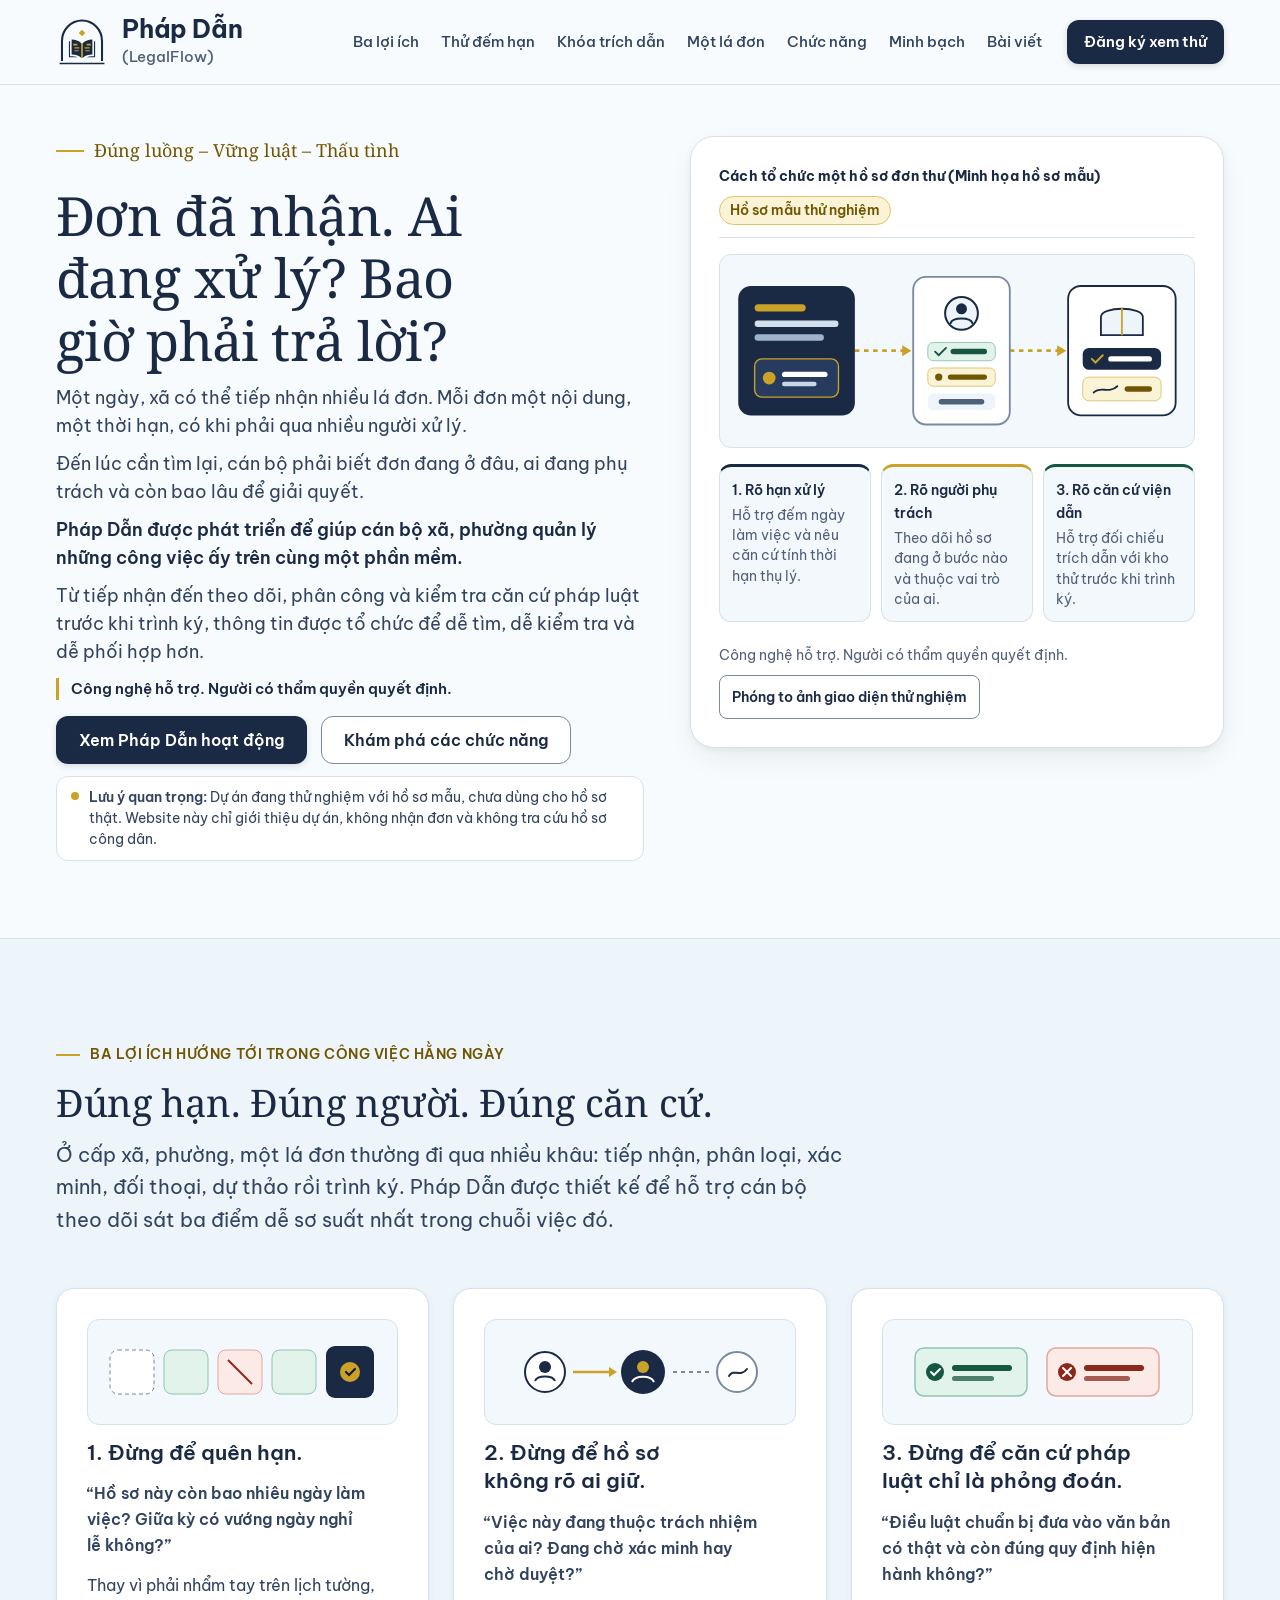
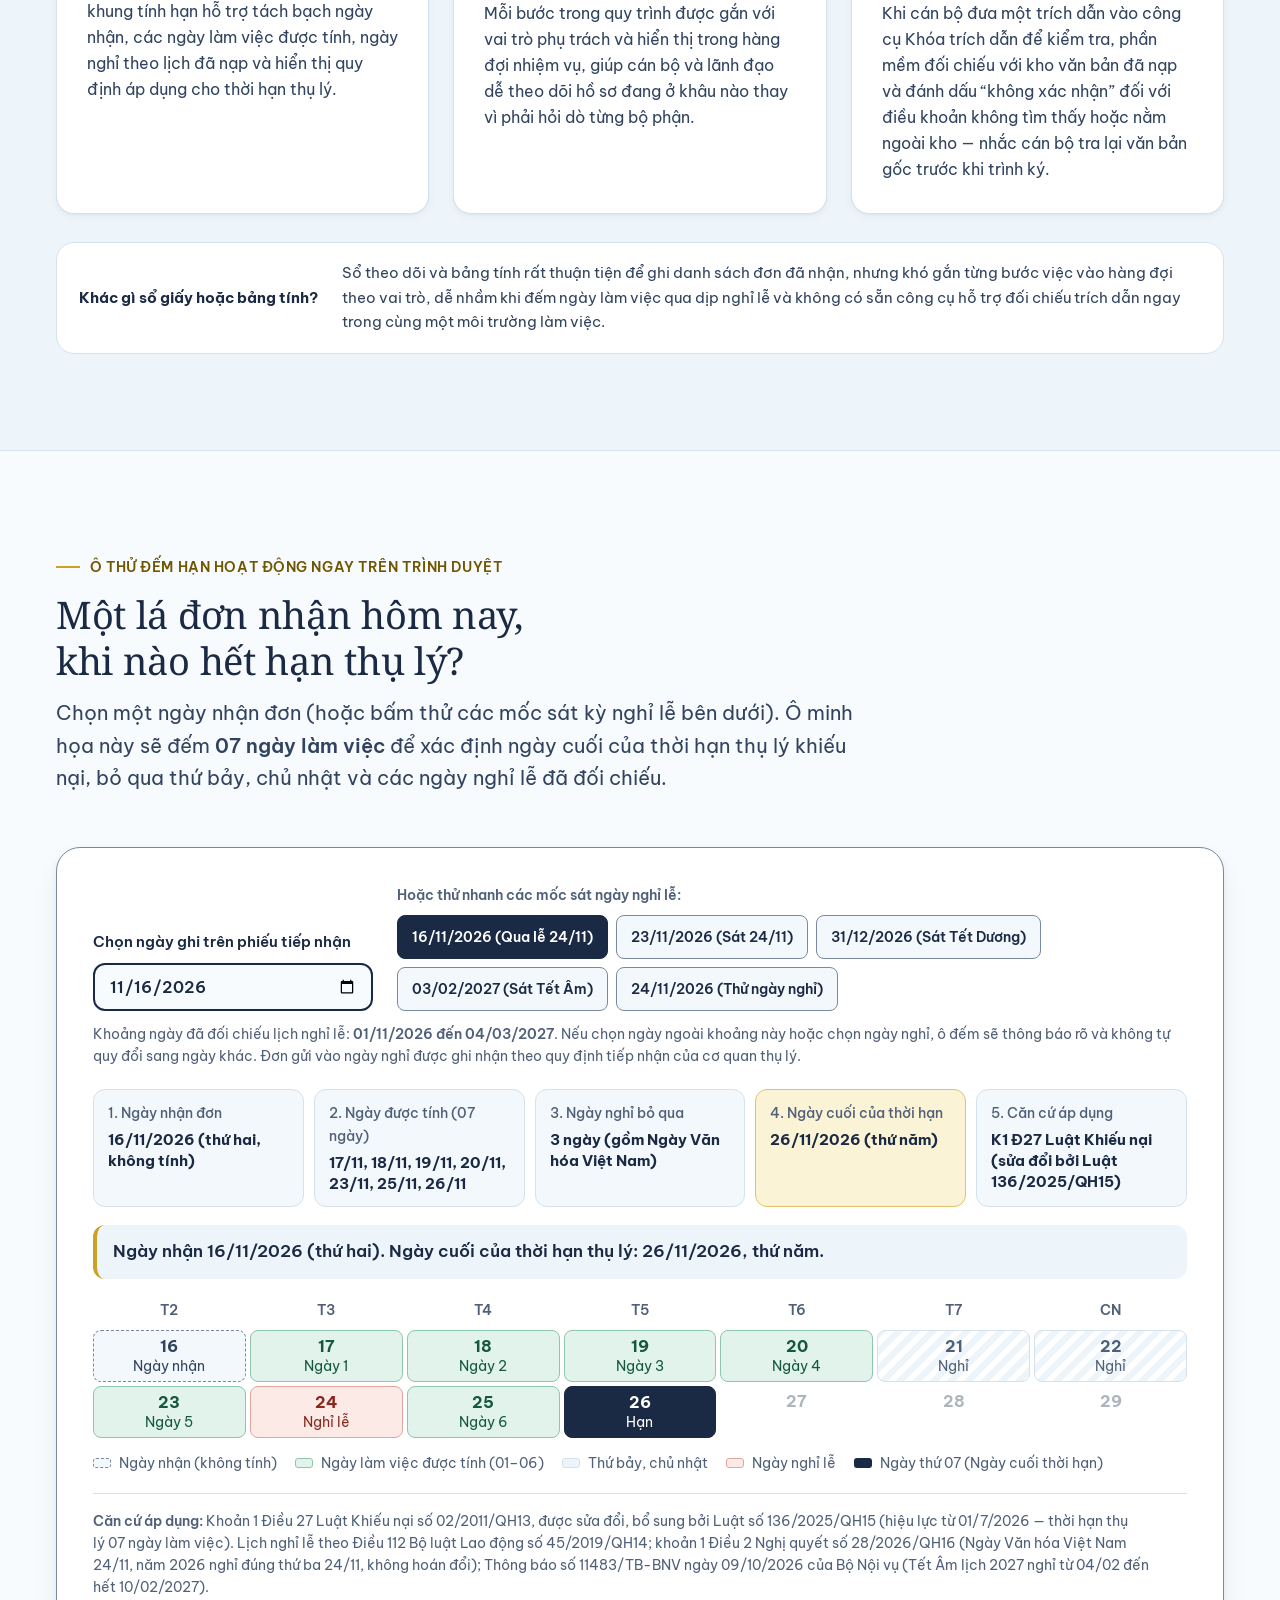
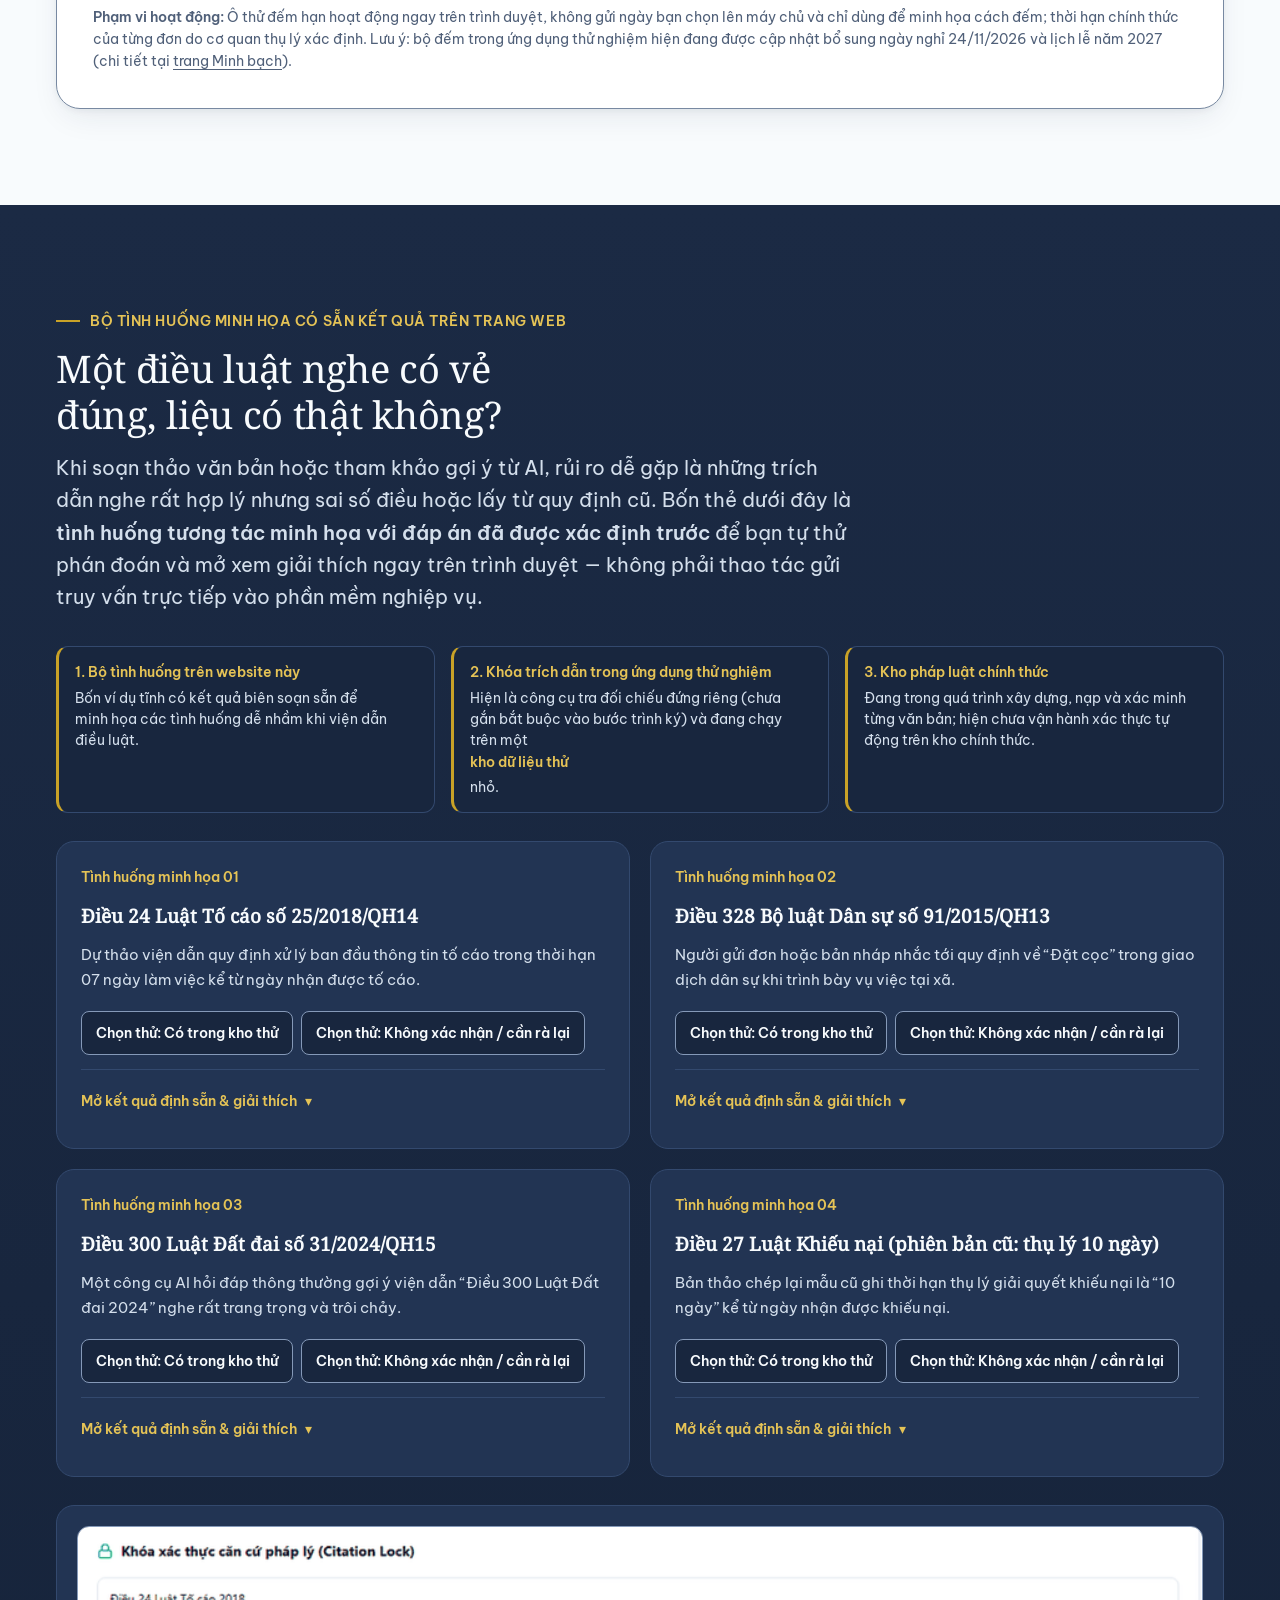
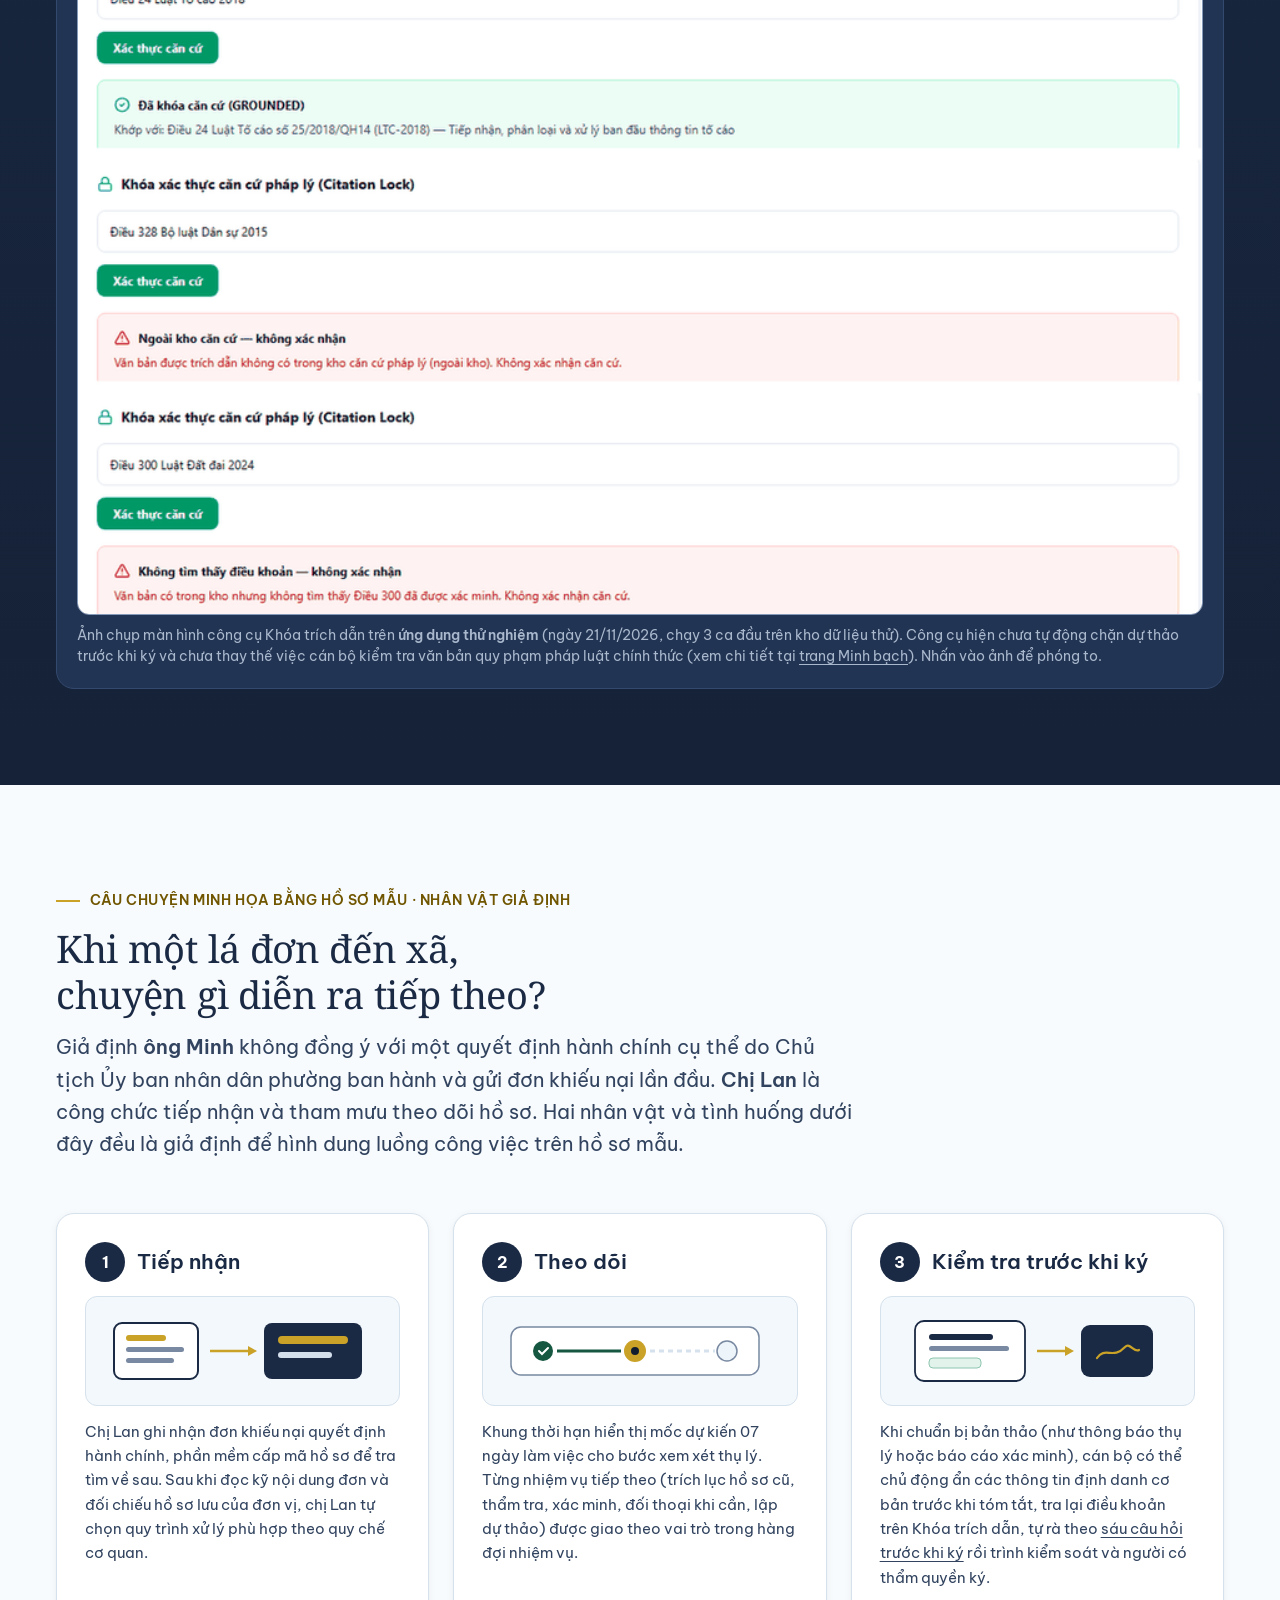
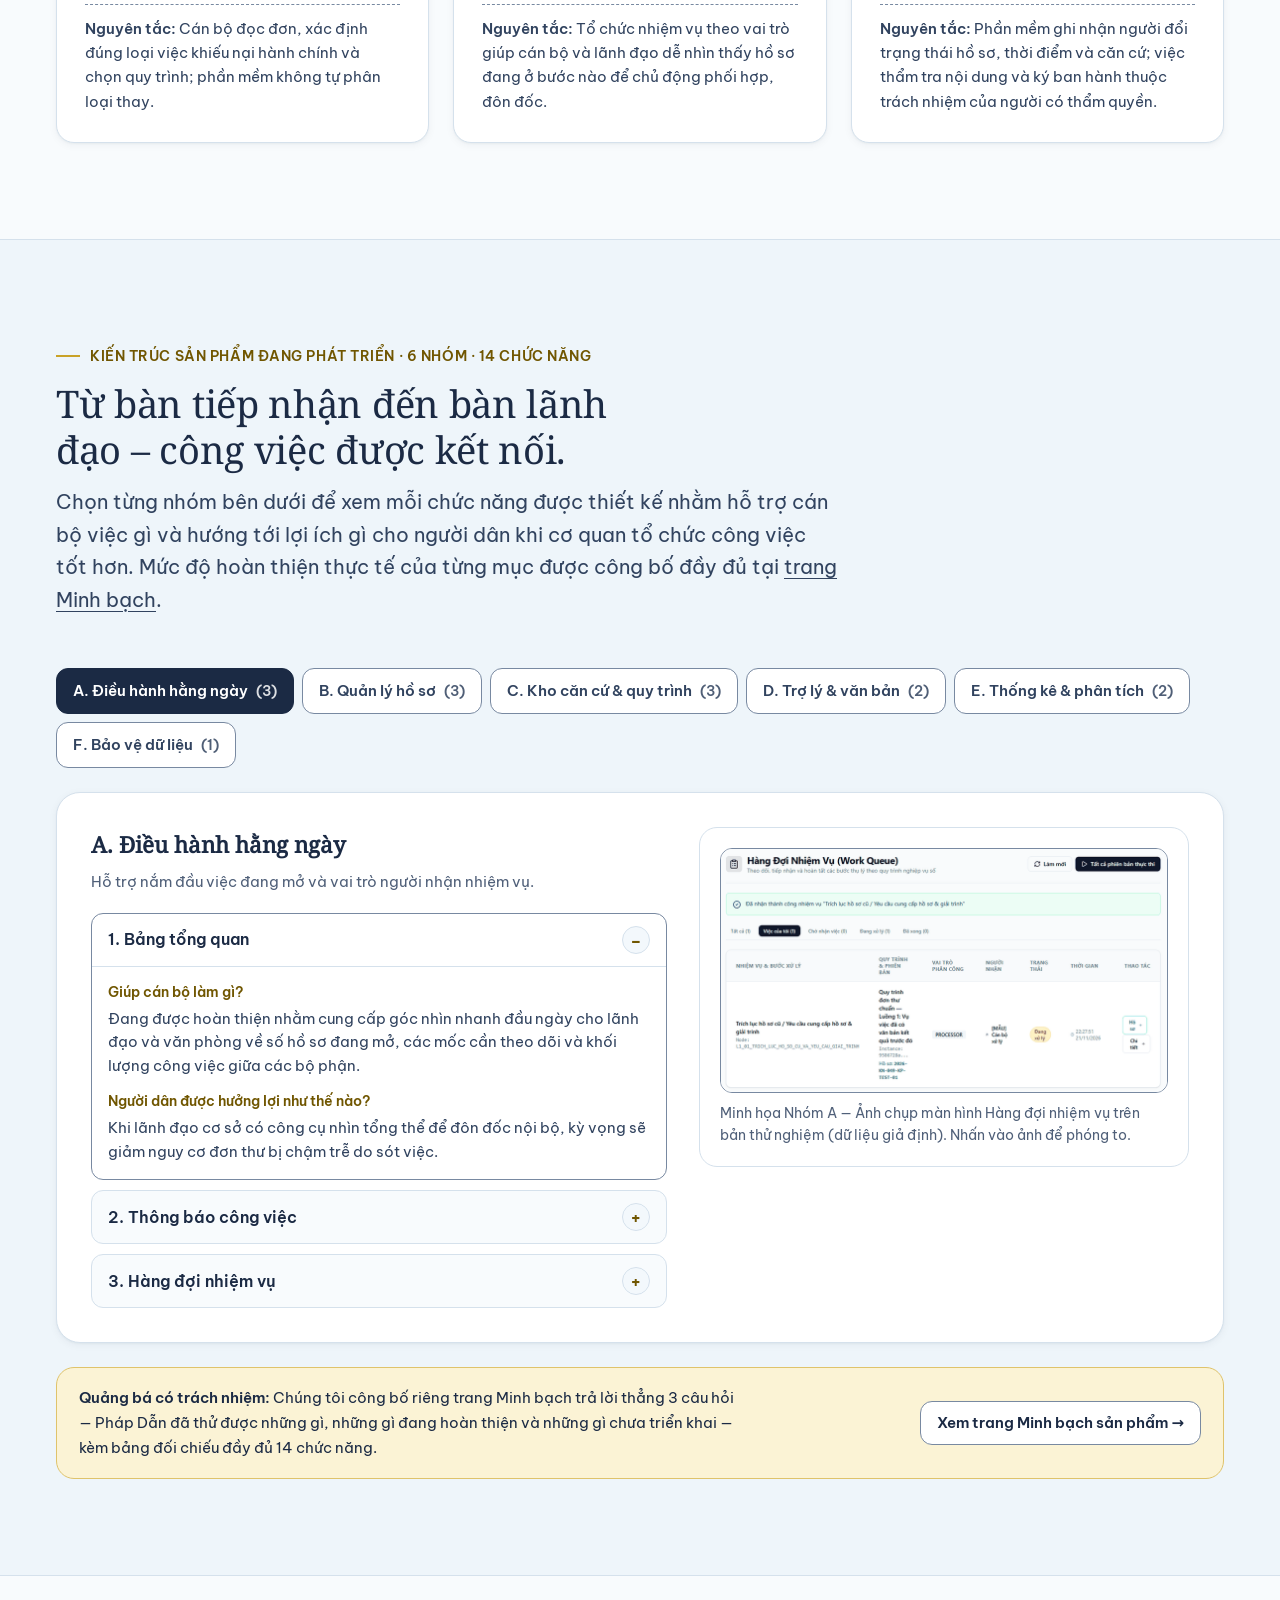
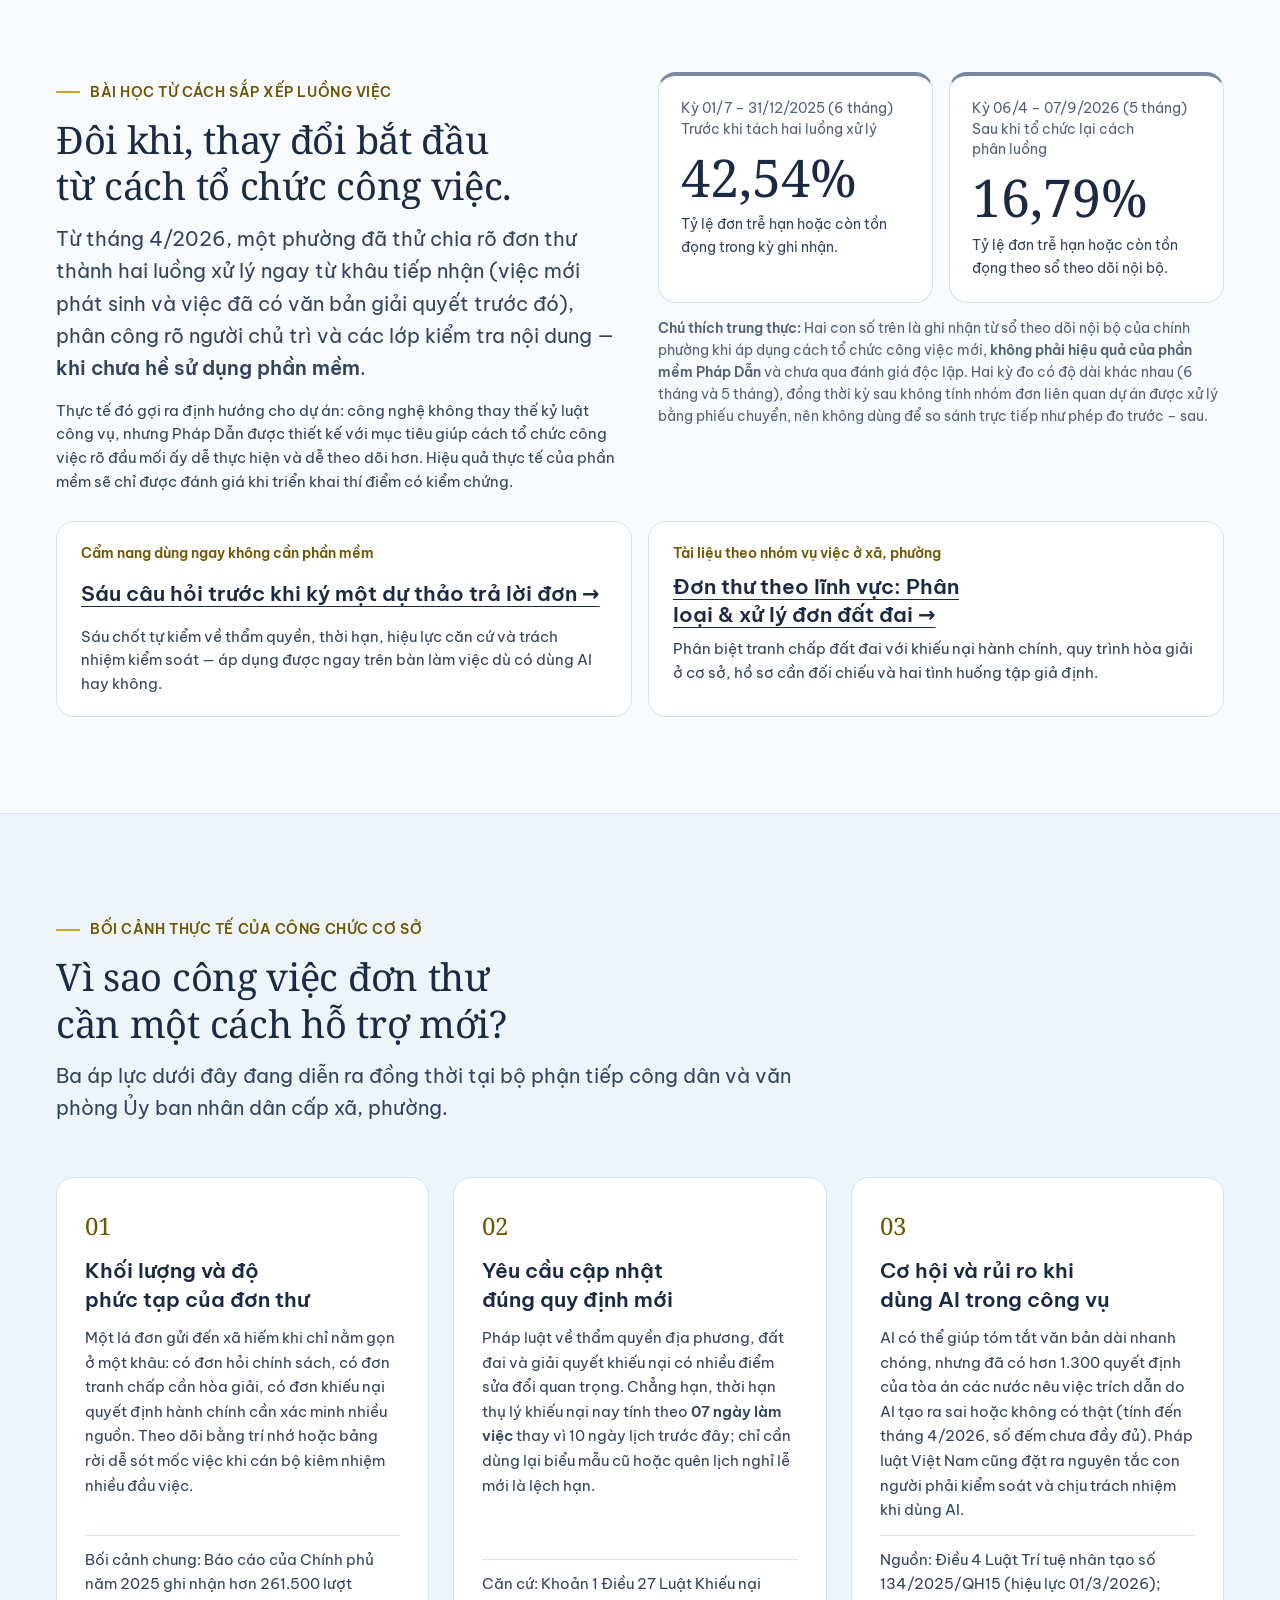
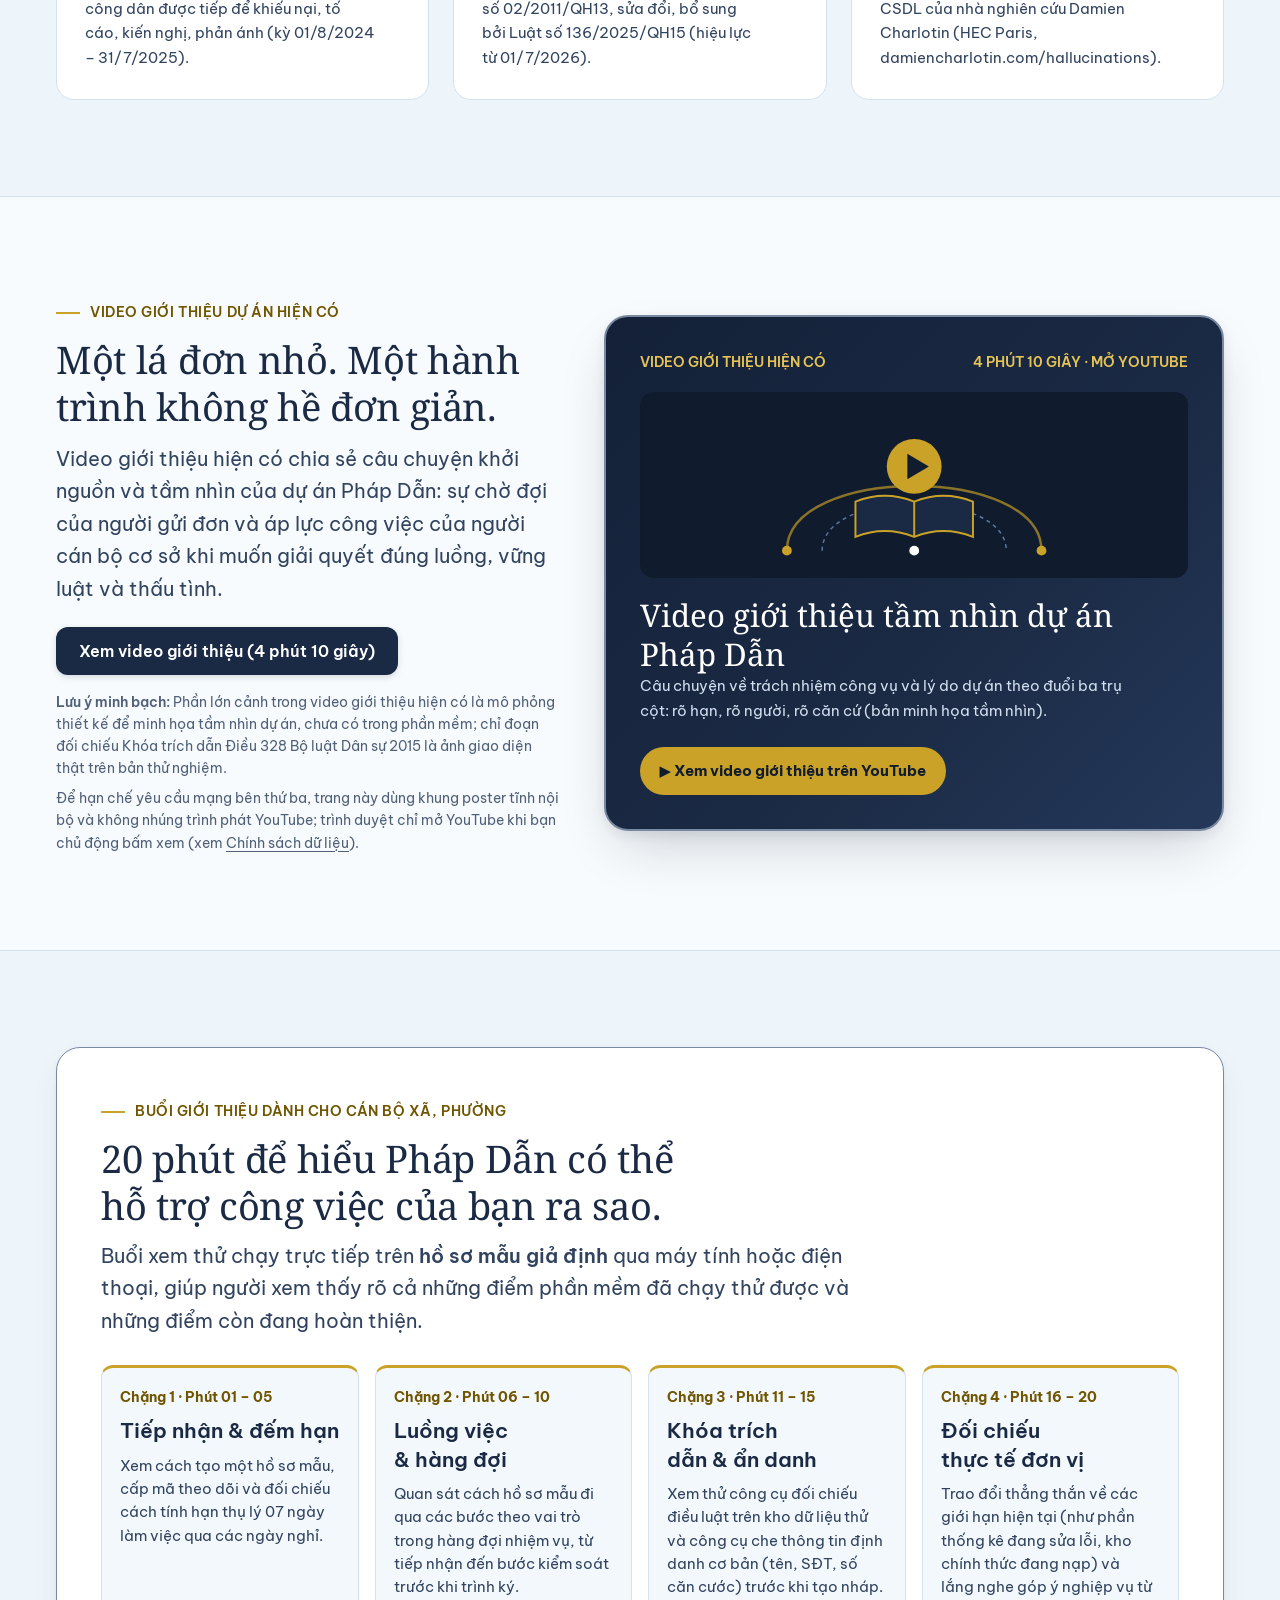
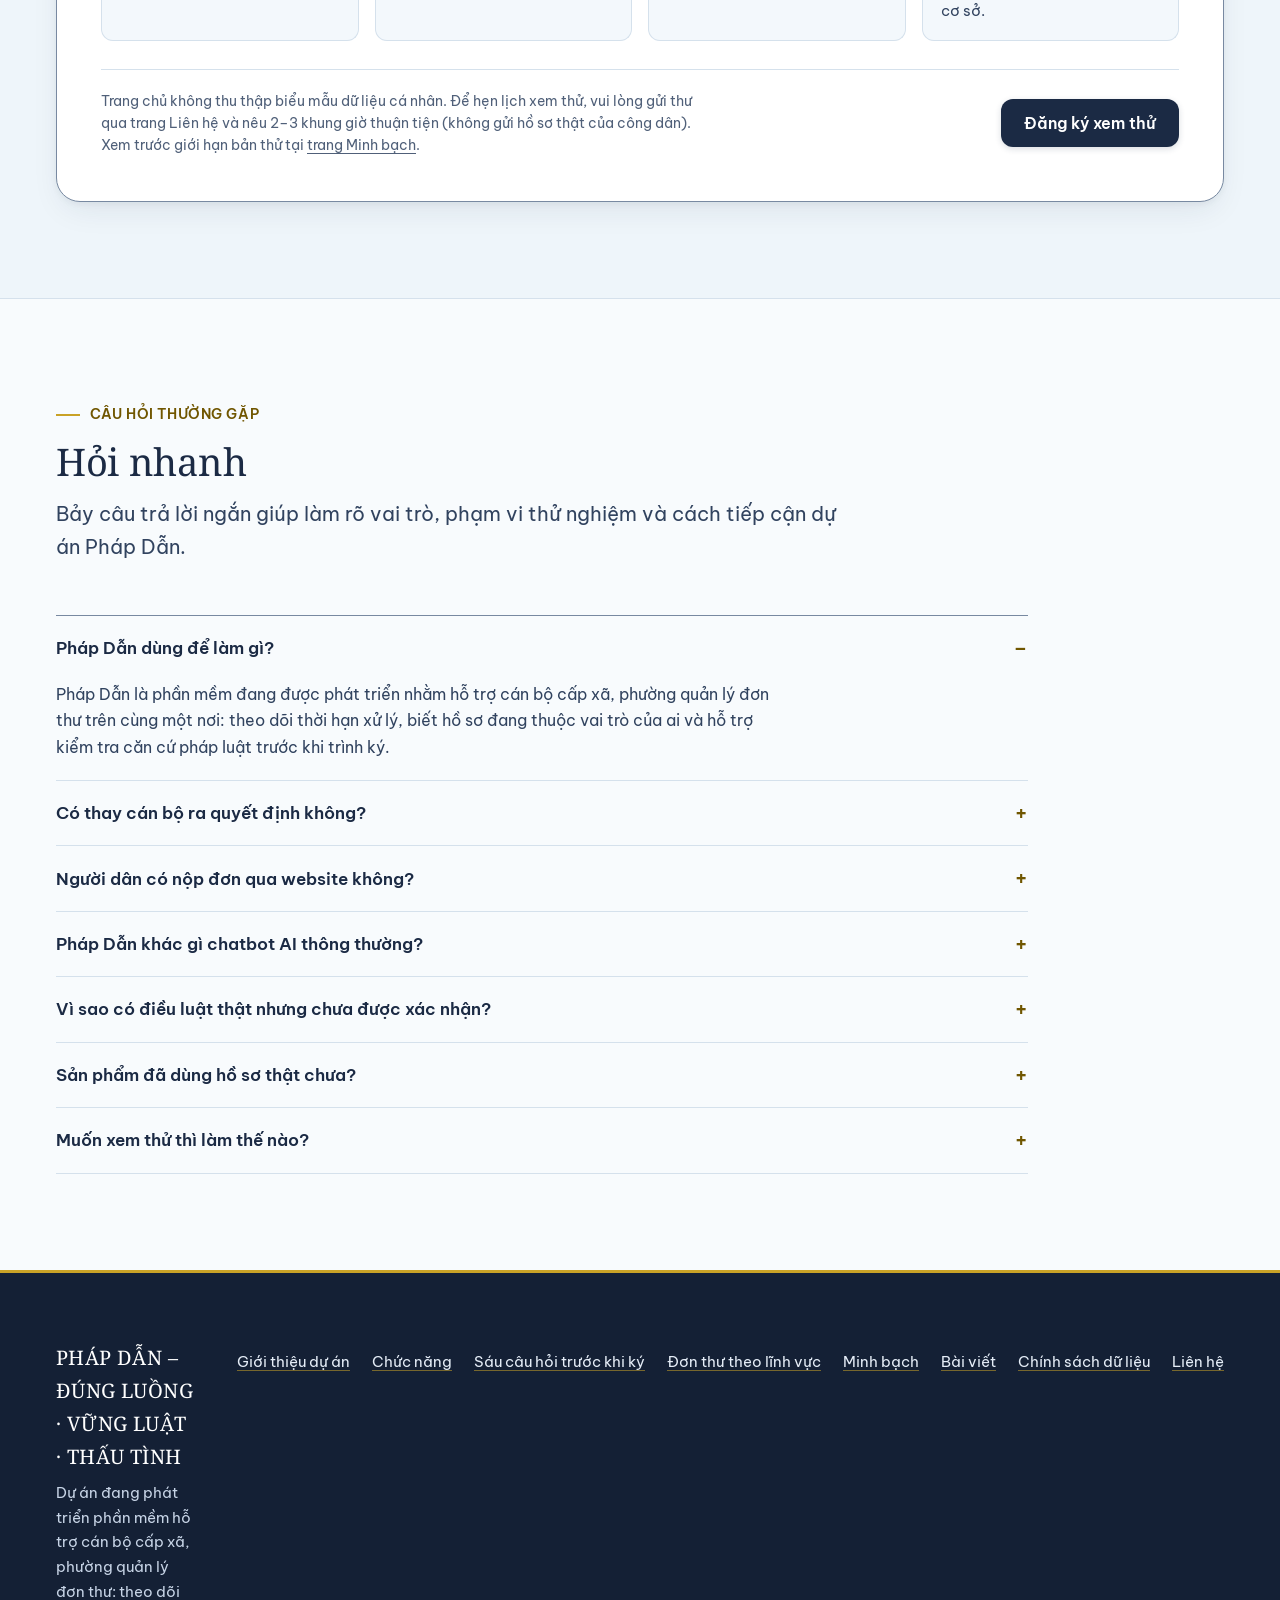
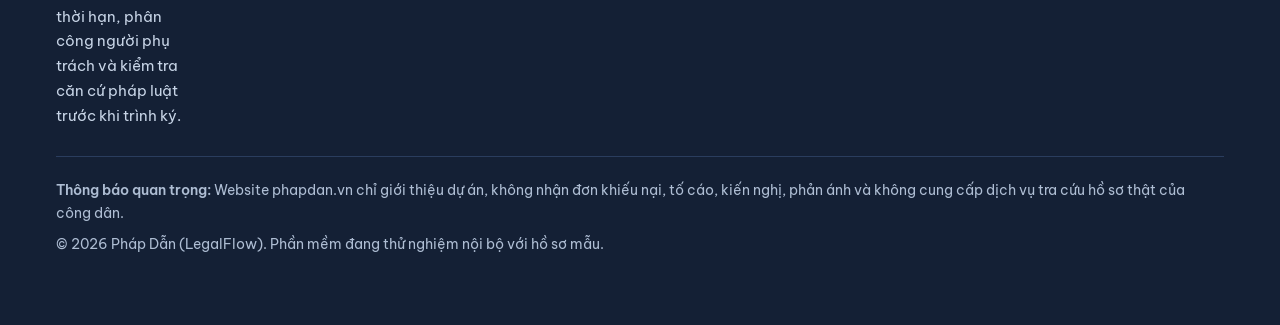
==== commit 08119813: "Bản nháp 6.1 (b2): chỉnh Hero đời thường, hiệu chỉnh lời hứa quảng bá, tách rõ 3 tầng trích dẫn, cập" ====
--- a/index.html
+++ b/index.html
@@ -2,12 +2,12 @@
 <html lang="vi">
 <head>
 <meta charset="utf-8">
-<title>Pháp Dẫn (LegalFlow) – Hỗ trợ cán bộ xã, phường quản lý và theo dõi đơn thư</title>
+<title>Pháp Dẫn (LegalFlow) – Phần mềm đang phát triển hỗ trợ cán bộ xã, phường quản lý đơn thư</title>
 <meta name="viewport" content="width=device-width, initial-scale=1">
 <meta name="color-scheme" content="light dark">
-<meta name="description" content="Pháp Dẫn (LegalFlow) là phần mềm đang phát triển nhằm hỗ trợ cán bộ cấp xã, phường quản lý đơn thư: rõ thời hạn xử lý, rõ người phụ trách và kiểm tra căn cứ pháp luật trước khi trình ký. Đang thử nghiệm với hồ sơ mẫu.">
+<meta name="description" content="Pháp Dẫn (LegalFlow) được phát triển để giúp cán bộ cấp xã, phường tiếp nhận, theo dõi thời hạn, phân công người phụ trách và kiểm tra căn cứ pháp luật trước khi trình ký đơn thư. Đang thử nghiệm với hồ sơ mẫu.">
 <meta property="og:title" content="Pháp Dẫn (LegalFlow) – Đúng luồng · Vững luật · Thấu tình">
-<meta property="og:description" content="Phần mềm hỗ trợ cán bộ xã, phường quản lý đơn thư: theo dõi người phụ trách, tiến độ xử lý và kiểm tra căn cứ pháp luật trước khi trình ký. Đang thử nghiệm với hồ sơ mẫu.">
+<meta property="og:description" content="Phần mềm đang phát triển nhằm hỗ trợ cán bộ xã, phường quản lý đơn thư trên cùng một nơi: dễ tìm, dễ kiểm tra căn cứ và dễ phối hợp hơn. Đang thử nghiệm với hồ sơ mẫu.">
 <link rel="canonical" href="https://phapdan.vn/">
 <meta property="og:url" content="https://phapdan.vn/">
 <meta property="og:locale" content="vi_VN">
@@ -81,8 +81,15 @@
       <div class="hero__copy">
         <p class="hero__slogan">Đúng luồng – Vững luật – Thấu tình</p>
         <h1 id="hero-h" class="h1-hero">Đơn đã nhận. Ai đang xử lý? Bao giờ phải trả lời?</h1>
-        <p class="hero__explain"><strong>Pháp Dẫn (LegalFlow)</strong> là phần mềm hỗ trợ cán bộ xã, phường quản lý đơn thư — giúp biết rõ người đang phụ trách, theo dõi tiến độ xử lý từng ngày và kiểm tra căn cứ pháp luật trước khi trình ký.</p>
-        <p class="hero__human">Khi mỗi hồ sơ có đầu mối rõ ràng và thời hạn minh bạch, cán bộ giảm áp lực dò sổ thủ công, lãnh đạo nắm sát tiến độ, còn người dân sớm nhận được câu trả lời rõ ràng, đúng quy định.</p>
+
+        <div class="hero__story">
+          <p>Một ngày, xã có thể tiếp nhận nhiều lá đơn. Mỗi đơn một nội dung, một thời hạn, có khi phải qua nhiều người xử lý.</p>
+          <p>Đến lúc cần tìm lại, cán bộ phải biết đơn đang ở đâu, ai đang phụ trách và còn bao lâu để giải quyết.</p>
+          <p id="hero-def"><strong>Pháp Dẫn được phát triển để giúp cán bộ xã, phường quản lý những công việc ấy trên cùng một phần mềm.</strong></p>
+          <p>Từ tiếp nhận đến theo dõi, phân công và kiểm tra căn cứ pháp luật trước khi trình ký, thông tin được tổ chức để dễ tìm, dễ kiểm tra và dễ phối hợp hơn.</p>
+        </div>
+
+        <p class="hero__closing">Công nghệ hỗ trợ. Người có thẩm quyền quyết định.</p>
 
         <div class="actions hero__actions">
           <a class="btn btn--primary" href="#thu-dem-han">Xem Pháp Dẫn hoạt động</a>
@@ -95,21 +102,19 @@
         </p>
       </div>
 
-      <div class="hero-board" aria-label="Sơ đồ minh họa cách Pháp Dẫn kết nối hồ sơ, cán bộ và hệ thống theo dõi">
+      <div class="hero-board" aria-label="Sơ đồ minh họa cách Pháp Dẫn tổ chức thông tin giữa hồ sơ, cán bộ và bước kiểm tra">
         <div class="hero-board__top">
-          <span class="hero-board__title">Mạch quản lý một hồ sơ đơn thư (Minh họa hồ sơ mẫu)</span>
-          <span class="hero-board__tag">Người có thẩm quyền quyết định</span>
+          <span class="hero-board__title">Cách tổ chức một hồ sơ đơn thư (Minh họa hồ sơ mẫu)</span>
+          <span class="hero-board__tag">Hồ sơ mẫu thử nghiệm</span>
         </div>
 
         <div class="hero-board__svg">
-          <svg viewBox="0 0 520 210" width="520" height="210" role="img" aria-label="Sơ đồ ba chặng kết nối từ lá đơn tiếp nhận, qua cán bộ phụ trách từng bước, tới bước kiểm tra căn cứ và trình lãnh đạo ký">
+          <svg viewBox="0 0 520 210" width="520" height="210" role="img" aria-label="Sơ đồ minh họa ba nhóm thông tin trên cùng một hồ sơ: ghi nhận đơn và thời hạn, theo dõi người phụ trách từng bước, và hỗ trợ kiểm tra căn cứ trước khi trình ký">
             <rect width="520" height="210" fill="none"/>
-            <!-- Đường dẫn kết nối -->
             <path d="M148 105 H202 M318 105 H372" stroke="#C9A227" stroke-width="3" stroke-dasharray="5 5"/>
             <polygon points="200,99 210,105 200,111" fill="#C9A227"/>
             <polygon points="370,99 380,105 370,111" fill="#C9A227"/>
 
-            <!-- Khối 1: Hồ sơ tiếp nhận -->
             <rect x="20" y="34" width="128" height="142" rx="14" fill="#1B2A44"/>
             <rect x="38" y="54" width="56" height="8" rx="4" fill="#C9A227"/>
             <rect x="38" y="72" width="92" height="7" rx="3.5" fill="#D4DFEC"/>
@@ -119,7 +124,6 @@
             <rect x="68" y="128" width="50" height="6" rx="3" fill="#FFFFFF"/>
             <rect x="68" y="139" width="38" height="5" rx="2.5" fill="#C9D6E8"/>
 
-            <!-- Khối 2: Cán bộ & Phối hợp các bước -->
             <rect x="212" y="24" width="106" height="162" rx="14" fill="#FFFFFF" stroke="#7889A1" stroke-width="2"/>
             <circle cx="265" cy="64" r="18" fill="#EEF5FA" stroke="#1B2A44" stroke-width="2.2"/>
             <circle cx="265" cy="59" r="6" fill="#1B2A44"/>
@@ -133,7 +137,6 @@
             <rect x="228" y="152" width="74" height="18" rx="6" fill="#EEF5FA"/>
             <rect x="240" y="158" width="50" height="6" rx="3" fill="#506079"/>
 
-            <!-- Khối 3: Kiểm tra căn cứ & Trình ký -->
             <rect x="382" y="34" width="118" height="142" rx="14" fill="#FFFFFF" stroke="#1B2A44" stroke-width="2"/>
             <path d="M418 68 C418 56, 464 56, 464 68 V88 H418 Z" fill="#EEF5FA" stroke="#1B2A44" stroke-width="2"/>
             <path d="M441 58 V88" stroke="#C9A227" stroke-width="2"/>
@@ -149,21 +152,21 @@
         <div class="hero-board__pillars">
           <div class="hb-pill">
             <strong>1. Rõ hạn xử lý</strong>
-            <span>Đếm ngày làm việc, trừ ngày nghỉ lễ và nêu căn cứ tính hạn.</span>
+            <span>Hỗ trợ đếm ngày làm việc và nêu căn cứ tính thời hạn thụ lý.</span>
           </div>
           <div class="hb-pill hb-pill--gold">
             <strong>2. Rõ người phụ trách</strong>
-            <span>Biết hồ sơ đang ở bước nào và thuộc vai trò của ai.</span>
+            <span>Theo dõi hồ sơ đang ở bước nào và thuộc vai trò của ai.</span>
           </div>
           <div class="hb-pill hb-pill--ok">
             <strong>3. Rõ căn cứ viện dẫn</strong>
-            <span>Đối chiếu điều luật trước khi đưa vào dự thảo trình ký.</span>
+            <span>Hỗ trợ đối chiếu trích dẫn với kho thử trước khi trình ký.</span>
           </div>
         </div>
 
         <div class="hero-board__foot">
-          <span>Công nghệ hỗ trợ theo dõi — không ra quyết định thay cán bộ.</span>
-          <a class="zoom-inline" href="assets/img/han-thu-ly-ho-so-mau.png" data-zoom data-cap="Ảnh chụp bản thử nghiệm (21/11/2026, hồ sơ mẫu): khung thời hạn xem xét thụ lý 07 ngày làm việc. Lưu ý: ảnh chụp trước khi nạp ngày nghỉ 24/11/2026 nên ghi 25/11/2026; ô đếm thử ngay bên dưới đã tính đúng 26/11/2026.">Phóng to ảnh giao diện thử nghiệm</a>
+          <span>Công nghệ hỗ trợ. Người có thẩm quyền quyết định.</span>
+          <a class="zoom-inline" href="assets/img/han-thu-ly-ho-so-mau.png" data-zoom data-cap="Ảnh chụp bản thử nghiệm (21/11/2026, hồ sơ mẫu): khung thời hạn xem xét thụ lý 07 ngày làm việc. Lưu ý: ảnh chụp trước khi ứng dụng nạp ngày nghỉ 24/11/2026 nên ghi dự kiến 25/11/2026; ô thử đếm hạn bên dưới đã tính đúng 26/11/2026.">Phóng to ảnh giao diện thử nghiệm</a>
         </div>
       </div>
     </div>
@@ -175,9 +178,9 @@
   <section id="loi-ich" class="sec sec--alt" aria-labelledby="loi-ich-h">
     <div class="wrap">
       <div class="sec__head">
-        <p class="eyebrow">Ba trụ cột giải quyết nỗi lo hằng ngày</p>
+        <p class="eyebrow">Ba lợi ích hướng tới trong công việc hằng ngày</p>
         <h2 id="loi-ich-h" class="h2">Đúng hạn. Đúng người. Đúng căn cứ.</h2>
-        <p class="lede">Ở cấp xã, phường, mỗi lá đơn đi qua nhiều khâu: tiếp nhận, phân loại, xác minh, đối thoại, dự thảo rồi trình ký. Pháp Dẫn giúp giữ chặt ba điểm dễ sơ suất nhất trong chuỗi việc đó.</p>
+        <p class="lede">Ở cấp xã, phường, một lá đơn thường đi qua nhiều khâu: tiếp nhận, phân loại, xác minh, đối thoại, dự thảo rồi trình ký. Pháp Dẫn được thiết kế để hỗ trợ cán bộ theo dõi sát ba điểm dễ sơ suất nhất trong chuỗi việc đó.</p>
       </div>
 
       <div class="pillars-grid">
@@ -196,7 +199,7 @@
           </div>
           <h3 class="h3">1. Đừng để quên hạn.</h3>
           <p class="pillar-card__q">“Hồ sơ này còn bao nhiêu ngày làm việc? Giữa kỳ có vướng ngày nghỉ lễ không?”</p>
-          <p>Thay vì phải nhẩm tay trên lịch tường, phần mềm tách bạch ngày nhận, các ngày làm việc được tính, ngày nghỉ cuối tuần hoặc nghỉ lễ và chỉ rõ quy định pháp luật đang áp dụng cho thời hạn đó.</p>
+          <p>Thay vì phải nhẩm tay trên lịch tường, khung tính hạn hỗ trợ tách bạch ngày nhận, các ngày làm việc được tính, ngày nghỉ theo lịch đã nạp và hiển thị quy định áp dụng cho thời hạn thụ lý.</p>
         </article>
 
         <article class="pillar-card">
@@ -217,7 +220,7 @@
           </div>
           <h3 class="h3">2. Đừng để hồ sơ không rõ ai giữ.</h3>
           <p class="pillar-card__q">“Việc này đang thuộc trách nhiệm của ai? Đang chờ xác minh hay chờ duyệt?”</p>
-          <p>Mỗi bước xử lý gắn với vai trò phụ trách cụ thể và nằm ngay trong hàng đợi công việc của người thực hiện. Lãnh đạo và văn phòng nhìn vào biết ngay điểm dừng mà không phải hỏi dò từng bộ phận.</p>
+          <p>Mỗi bước trong quy trình được gắn với vai trò phụ trách và hiển thị trong hàng đợi nhiệm vụ, giúp cán bộ và lãnh đạo dễ theo dõi hồ sơ đang ở khâu nào thay vì phải hỏi dò từng bộ phận.</p>
         </article>
 
         <article class="pillar-card">
@@ -236,14 +239,14 @@
             </svg>
           </div>
           <h3 class="h3">3. Đừng để căn cứ pháp luật chỉ là phỏng đoán.</h3>
-          <p class="pillar-card__q">“Điều luật chuẩn bị đưa vào văn bản có thật và còn đúng nội dung hiện hành không?”</p>
-          <p>Công cụ Khóa trích dẫn đối chiếu từng điều khoản với kho văn bản đã nạp, đánh dấu ngay các điều luật không tồn tại, ngoài phạm vi kho hoặc thuộc phiên bản cũ trước khi cán bộ hoàn thiện dự thảo.</p>
+          <p class="pillar-card__q">“Điều luật chuẩn bị đưa vào văn bản có thật và còn đúng quy định hiện hành không?”</p>
+          <p>Khi cán bộ đưa một trích dẫn vào công cụ Khóa trích dẫn để kiểm tra, phần mềm đối chiếu với kho văn bản đã nạp và đánh dấu “không xác nhận” đối với điều khoản không tìm thấy hoặc nằm ngoài kho — nhắc cán bộ tra lại văn bản gốc trước khi trình ký.</p>
         </article>
       </div>
 
       <div class="compare-strip">
         <span class="compare-strip__label">Khác gì sổ giấy hoặc bảng tính?</span>
-        <p>Sổ theo dõi và bảng tính rất hữu ích để ghi danh sách đơn đã nhận, nhưng không tự gắn bước việc vào hàng đợi của từng vai trò, dễ lệch hạn khi qua kỳ nghỉ lễ dài ngày và không đối chiếu được độ chính xác của điều luật trong dự thảo văn bản.</p>
+        <p>Sổ theo dõi và bảng tính rất thuận tiện để ghi danh sách đơn đã nhận, nhưng khó gắn từng bước việc vào hàng đợi theo vai trò, dễ nhầm khi đếm ngày làm việc qua dịp nghỉ lễ và không có sẵn công cụ hỗ trợ đối chiếu trích dẫn ngay trong cùng một môi trường làm việc.</p>
       </div>
     </div>
   </section>
@@ -254,9 +257,9 @@
   <section id="thu-dem-han" class="sec" aria-labelledby="dem-h">
     <div class="wrap">
       <div class="sec__head">
-        <p class="eyebrow">Tự trải nghiệm ngay trên trang · Xử lý cục bộ 100%</p>
+        <p class="eyebrow">Ô thử đếm hạn hoạt động ngay trên trình duyệt</p>
         <h2 id="dem-h" class="h2">Một lá đơn nhận hôm nay, khi nào hết hạn thụ lý?</h2>
-        <p class="lede">Chọn một ngày nhận đơn (hoặc bấm thử các mốc sát kỳ nghỉ lễ bên dưới). Công cụ sẽ đếm <strong>07 ngày làm việc</strong> để xác định ngày cuối của thời hạn thụ lý khiếu nại, tự động bỏ qua thứ bảy, chủ nhật và ngày nghỉ lễ.</p>
+        <p class="lede">Chọn một ngày nhận đơn (hoặc bấm thử các mốc sát kỳ nghỉ lễ bên dưới). Ô minh họa này sẽ đếm <strong>07 ngày làm việc</strong> để xác định ngày cuối của thời hạn thụ lý khiếu nại, bỏ qua thứ bảy, chủ nhật và các ngày nghỉ lễ đã đối chiếu.</p>
       </div>
 
       <div class="dem-box" data-dem>
@@ -277,7 +280,7 @@
           </div>
         </div>
 
-        <p class="note" style="margin-top:12px">Khoảng ngày đã đối chiếu lịch nghỉ lễ: <strong>01/11/2026 đến 04/03/2027</strong>. Nếu chọn ngày ngoài khoảng này hoặc chọn ngày nghỉ, công cụ sẽ thông báo rõ và không tự quy đổi sang ngày khác. Đơn gửi vào ngày nghỉ được ghi nhận theo quy định tiếp nhận của cơ quan thụ lý.</p>
+        <p class="note" style="margin-top:12px">Khoảng ngày đã đối chiếu lịch nghỉ lễ: <strong>01/11/2026 đến 04/03/2027</strong>. Nếu chọn ngày ngoài khoảng này hoặc chọn ngày nghỉ, ô đếm sẽ thông báo rõ và không tự quy đổi sang ngày khác. Đơn gửi vào ngày nghỉ được ghi nhận theo quy định tiếp nhận của cơ quan thụ lý.</p>
 
         <dl class="dem-summary" data-tom-tat aria-live="polite"></dl>
         <p class="dem__kq" data-kq aria-live="polite"></p>
@@ -288,12 +291,12 @@
           <span><i class="i-count" aria-hidden="true"></i> Ngày làm việc được tính (01–06)</span>
           <span><i class="i-skip" aria-hidden="true"></i> Thứ bảy, chủ nhật</span>
           <span><i class="i-off" aria-hidden="true"></i> Ngày nghỉ lễ</span>
-          <span><i class="i-due" aria-hidden="true"></i> Ngày thứ 07 (Hạn cuối thụ lý)</span>
+          <span><i class="i-due" aria-hidden="true"></i> Ngày thứ 07 (Ngày cuối thời hạn)</span>
         </p>
 
         <div class="dem-meta">
           <p class="note"><strong>Căn cứ áp dụng:</strong> Khoản 1 Điều 27 Luật Khiếu nại số 02/2011/QH13, được sửa đổi, bổ sung bởi Luật số 136/2025/QH15 (hiệu lực từ 01/7/2026 — thời hạn thụ lý 07 ngày làm việc). Lịch nghỉ lễ theo Điều 112 Bộ luật Lao động số 45/2019/QH14; khoản 1 Điều 2 Nghị quyết số 28/2026/QH16 (Ngày Văn hóa Việt Nam 24/11, năm 2026 nghỉ đúng thứ ba 24/11, không hoán đổi); Thông báo số 11483/TB-BNV ngày 09/10/2026 của Bộ Nội vụ (Tết Âm lịch 2027 nghỉ từ 04/02 đến hết 10/02/2027).</p>
-          <p class="note"><strong>Bảo mật &amp; phạm vi:</strong> Ô đếm này tính toán ngay trong trình duyệt của bạn, không gửi ngày đã chọn lên máy chủ và chỉ mang tính minh họa; thời hạn thực tế của từng hồ sơ do cơ quan có thẩm quyền xác định. Chi tiết trạng thái nạp lịch trong ứng dụng thử nghiệm được công bố tại <a href="minh-bach.html#gioi-han-kiem-chung">trang Minh bạch</a>.</p>
+          <p class="note"><strong>Phạm vi hoạt động:</strong> Ô thử đếm hạn hoạt động ngay trên trình duyệt, không gửi ngày bạn chọn lên máy chủ và chỉ dùng để minh họa cách đếm; thời hạn chính thức của từng đơn do cơ quan thụ lý xác định. Lưu ý: bộ đếm trong ứng dụng thử nghiệm hiện đang được cập nhật bổ sung ngày nghỉ 24/11/2026 và lịch lễ năm 2027 (chi tiết tại <a href="minh-bach.html#gioi-han-kiem-chung">trang Minh bạch</a>).</p>
         </div>
       </div>
     </div>
@@ -304,95 +307,111 @@
        ===================================================================== -->
   <section id="khoa-trich-dan" class="sec band-navy" aria-labelledby="lock-h">
     <div class="wrap lock-layout">
-      <div class="sec__head" style="margin-bottom:8px">
-        <p class="eyebrow">Tự trải nghiệm ngay trên trang · Kiểm chứng căn cứ</p>
+      <div class="sec__head" style="margin-bottom:4px">
+        <p class="eyebrow">Bộ tình huống minh họa có sẵn kết quả trên trang web</p>
         <h2 id="lock-h" class="h2">Một điều luật nghe có vẻ đúng, liệu có thật không?</h2>
-        <p class="lede">Khi soạn văn bản hoặc tham khảo gợi ý từ AI, nguy hiểm nhất là những trích dẫn “nghe rất hợp lý” nhưng sai số điều hoặc lấy từ văn bản đã sửa đổi. Hãy bấm dự đoán thử bốn tình huống dưới đây để xem cách <strong>Khóa trích dẫn</strong> phản hồi trên kho dữ liệu thử.</p>
+        <p class="lede">Khi soạn thảo văn bản hoặc tham khảo gợi ý từ AI, rủi ro dễ gặp là những trích dẫn nghe rất hợp lý nhưng sai số điều hoặc lấy từ quy định cũ. Bốn thẻ dưới đây là <strong>tình huống tương tác minh họa với đáp án đã được xác định trước</strong> để bạn tự thử phán đoán và mở xem giải thích ngay trên trình duyệt — không phải thao tác gửi truy vấn trực tiếp vào phần mềm nghiệp vụ.</p>
+      </div>
+
+      <!-- Phân biệt rõ 3 tầng: Tình huống web · Ứng dụng thử nghiệm · Kho chính thức -->
+      <div class="scope-trio" role="note" aria-label="Phân biệt rõ ba phạm vi của phần minh họa trích dẫn">
+        <div class="scope-item">
+          <strong>1. Bộ tình huống trên website này</strong>
+          <p>Bốn ví dụ tĩnh có kết quả biên soạn sẵn để minh họa các tình huống dễ nhầm khi viện dẫn điều luật.</p>
+        </div>
+        <div class="scope-item">
+          <strong>2. Khóa trích dẫn trong ứng dụng thử nghiệm</strong>
+          <p>Hiện là công cụ tra đối chiếu đứng riêng (chưa gắn bắt buộc vào bước trình ký) và đang chạy trên một <strong>kho dữ liệu thử</strong> nhỏ.</p>
+        </div>
+        <div class="scope-item">
+          <strong>3. Kho pháp luật chính thức</strong>
+          <p>Đang trong quá trình xây dựng, nạp và xác minh từng văn bản; hiện chưa vận hành xác thực tự động trên kho chính thức.</p>
+        </div>
       </div>
 
       <div class="cite-grid">
         <!-- Tình huống 1 -->
         <article class="cite-card" data-cite-card data-answer="ok">
-          <span class="cite-card__num">Tình huống 01</span>
+          <span class="cite-card__num">Tình huống minh họa 01</span>
           <h3 class="cite-card__title">Điều 24 Luật Tố cáo số 25/2018/QH14</h3>
           <p class="cite-card__context">Dự thảo viện dẫn quy định xử lý ban đầu thông tin tố cáo trong thời hạn 07 ngày làm việc kể từ ngày nhận được tố cáo.</p>
-          <div class="cite-guess" role="group" aria-label="Dự đoán kết quả cho Điều 24 Luật Tố cáo">
-            <button type="button" class="guess-btn" data-guess="ok" aria-pressed="false">Đoán: Có trong kho thử</button>
-            <button type="button" class="guess-btn" data-guess="warn" aria-pressed="false">Đoán: Không xác nhận / cần rà lại</button>
+          <div class="cite-guess" role="group" aria-label="Chọn dự đoán minh họa cho Điều 24 Luật Tố cáo">
+            <button type="button" class="guess-btn" data-guess="ok" aria-pressed="false">Chọn thử: Có trong kho thử</button>
+            <button type="button" class="guess-btn" data-guess="warn" aria-pressed="false">Chọn thử: Không xác nhận / cần rà lại</button>
           </div>
           <details class="cite-reveal">
-            <summary>Mở kết quả &amp; giải thích</summary>
+            <summary>Mở kết quả định sẵn &amp; giải thích</summary>
             <div class="cite-reveal__body">
               <p class="cite-feedback" data-cite-fb hidden></p>
-              <p><span class="badge badge--ok">✓ Có trong kho thử · Đã khóa căn cứ</span></p>
-              <p>Điều khoản này có thật và đã được nạp vào kho dữ liệu thử nên công cụ xác nhận khớp. Điều 24 Luật Tố cáo số 25/2018/QH14 cũng quy định trường hợp phải kiểm tra, xác minh tại nhiều địa điểm thì có thể kéo dài hơn nhưng không quá 10 ngày làm việc.</p>
+              <p><span class="badge badge--ok">✓ Có trong kho thử · Đã khóa căn cứ (trên kho thử)</span></p>
+              <p>Điều khoản này có thật và đã được nạp trong kho dữ liệu thử nên lần chạy thử nghiệm ghi nhận khớp. Điều 24 Luật Tố cáo số 25/2018/QH14 cũng quy định trường hợp phải kiểm tra, xác minh tại nhiều địa điểm thì có thể kéo dài hơn nhưng không quá 10 ngày làm việc.</p>
             </div>
           </details>
         </article>
 
         <!-- Tình huống 2 -->
         <article class="cite-card" data-cite-card data-answer="warn">
-          <span class="cite-card__num">Tình huống 02</span>
+          <span class="cite-card__num">Tình huống minh họa 02</span>
           <h3 class="cite-card__title">Điều 328 Bộ luật Dân sự số 91/2015/QH13</h3>
           <p class="cite-card__context">Người gửi đơn hoặc bản nháp nhắc tới quy định về “Đặt cọc” trong giao dịch dân sự khi trình bày vụ việc tại xã.</p>
-          <div class="cite-guess" role="group" aria-label="Dự đoán kết quả cho Điều 328 Bộ luật Dân sự">
-            <button type="button" class="guess-btn" data-guess="ok" aria-pressed="false">Đoán: Có trong kho thử</button>
-            <button type="button" class="guess-btn" data-guess="warn" aria-pressed="false">Đoán: Không xác nhận / cần rà lại</button>
+          <div class="cite-guess" role="group" aria-label="Chọn dự đoán minh họa cho Điều 328 Bộ luật Dân sự">
+            <button type="button" class="guess-btn" data-guess="ok" aria-pressed="false">Chọn thử: Có trong kho thử</button>
+            <button type="button" class="guess-btn" data-guess="warn" aria-pressed="false">Chọn thử: Không xác nhận / cần rà lại</button>
           </div>
           <details class="cite-reveal">
-            <summary>Mở kết quả &amp; giải thích</summary>
+            <summary>Mở kết quả định sẵn &amp; giải thích</summary>
             <div class="cite-reveal__body">
               <p class="cite-feedback" data-cite-fb hidden></p>
               <p><span class="badge badge--out">! Có thật nhưng ngoài kho · Không xác nhận</span></p>
-              <p>Điều 328 Bộ luật Dân sự có thật ngoài đời. Tuy nhiên, văn bản này chưa nằm trong kho căn cứ đang nạp cho nghiệp vụ giải quyết đơn hành chính, nên phần mềm báo “ngoài kho căn cứ” thay vì đoán mò. Thà báo chưa đối chiếu được để cán bộ tự tra văn bản gốc còn hơn xác nhận nhầm.</p>
+              <p>Điều 328 Bộ luật Dân sự có thật ngoài đời. Tuy nhiên, văn bản này chưa nằm trong kho dữ liệu thử đang nạp cho nghiệp vụ đơn thư hành chính, nên công cụ thử nghiệm báo “ngoài kho căn cứ, không xác nhận”. Báo không xác nhận là để cán bộ tự tra văn bản gốc, không có nghĩa điều luật không tồn tại.</p>
             </div>
           </details>
         </article>
 
         <!-- Tình huống 3 -->
         <article class="cite-card" data-cite-card data-answer="warn">
-          <span class="cite-card__num">Tình huống 03</span>
+          <span class="cite-card__num">Tình huống minh họa 03</span>
           <h3 class="cite-card__title">Điều 300 Luật Đất đai số 31/2024/QH15</h3>
           <p class="cite-card__context">Một công cụ AI hỏi đáp thông thường gợi ý viện dẫn “Điều 300 Luật Đất đai 2024” nghe rất trang trọng và trôi chảy.</p>
-          <div class="cite-guess" role="group" aria-label="Dự đoán kết quả cho Điều 300 Luật Đất đai 2024">
-            <button type="button" class="guess-btn" data-guess="ok" aria-pressed="false">Đoán: Có trong kho thử</button>
-            <button type="button" class="guess-btn" data-guess="warn" aria-pressed="false">Đoán: Không xác nhận / cần rà lại</button>
+          <div class="cite-guess" role="group" aria-label="Chọn dự đoán minh họa cho Điều 300 Luật Đất đai 2024">
+            <button type="button" class="guess-btn" data-guess="ok" aria-pressed="false">Chọn thử: Có trong kho thử</button>
+            <button type="button" class="guess-btn" data-guess="warn" aria-pressed="false">Chọn thử: Không xác nhận / cần rà lại</button>
           </div>
           <details class="cite-reveal">
-            <summary>Mở kết quả &amp; giải thích</summary>
+            <summary>Mở kết quả định sẵn &amp; giải thích</summary>
             <div class="cite-reveal__body">
               <p class="cite-feedback" data-cite-fb hidden></p>
               <p><span class="badge badge--out">✕ Không tồn tại · Không tìm thấy điều khoản</span></p>
-              <p>Luật Đất đai số 31/2024/QH15 chỉ có 260 điều — hoàn toàn không tồn tại Điều 300. Đây là lỗi điển hình khi dùng AI đại trà: ghép tên một đạo luật có thật với một con số điều khoản tự sinh. Khóa trích dẫn đánh dấu ngay để điều luật giả không lọt qua mắt cán bộ.</p>
+              <p>Luật Đất đai số 31/2024/QH15 chỉ có 260 điều — không có Điều 300. Đây là kiểu lỗi hay gặp khi dùng AI đại trà: ghép tên một đạo luật có thật với số điều tự sinh. Trong ca thử trên kho dữ liệu thử, công cụ báo “không tìm thấy điều khoản” để nhắc cán bộ kiểm tra lại văn bản gốc.</p>
             </div>
           </details>
         </article>
 
         <!-- Tình huống 4 -->
         <article class="cite-card" data-cite-card data-answer="warn">
-          <span class="cite-card__num">Tình huống 04</span>
+          <span class="cite-card__num">Tình huống minh họa 04</span>
           <h3 class="cite-card__title">Điều 27 Luật Khiếu nại (phiên bản cũ: thụ lý 10 ngày)</h3>
           <p class="cite-card__context">Bản thảo chép lại mẫu cũ ghi thời hạn thụ lý giải quyết khiếu nại là “10 ngày” kể từ ngày nhận được khiếu nại.</p>
-          <div class="cite-guess" role="group" aria-label="Dự đoán kết quả cho Điều 27 Luật Khiếu nại bản cũ">
-            <button type="button" class="guess-btn" data-guess="ok" aria-pressed="false">Đoán: Có trong kho thử</button>
-            <button type="button" class="guess-btn" data-guess="warn" aria-pressed="false">Đoán: Không xác nhận / cần rà lại</button>
+          <div class="cite-guess" role="group" aria-label="Chọn dự đoán minh họa cho Điều 27 Luật Khiếu nại bản cũ">
+            <button type="button" class="guess-btn" data-guess="ok" aria-pressed="false">Chọn thử: Có trong kho thử</button>
+            <button type="button" class="guess-btn" data-guess="warn" aria-pressed="false">Chọn thử: Không xác nhận / cần rà lại</button>
           </div>
           <details class="cite-reveal">
-            <summary>Mở kết quả &amp; giải thích</summary>
+            <summary>Mở kết quả định sẵn &amp; giải thích</summary>
             <div class="cite-reveal__body">
               <p class="cite-feedback" data-cite-fb hidden></p>
-              <p><span class="badge badge--warn">⚠ Nội dung đã sửa đổi · Phiên bản cũ</span></p>
-              <p>Tên điều luật có thật, nhưng quy định “10 ngày” (ngày lịch) thuộc văn bản trước khi sửa đổi. Từ ngày 01/7/2026, Luật số 136/2025/QH15 đã sửa thời hạn tại khoản 1 Điều 27 thành <strong>07 ngày làm việc</strong>. Đúng số điều mà cũ nội dung thì văn bản vẫn sai.</p>
+              <p><span class="badge badge--warn">⚠ Nội dung đã sửa đổi · Cần đối chiếu bản hiện hành</span></p>
+              <p>Tên điều luật có thật, nhưng con số “10 ngày” (ngày lịch) thuộc quy định cũ. Từ ngày 01/7/2026, Luật số 136/2025/QH15 đã sửa khoản 1 Điều 27 thành <strong>07 ngày làm việc</strong>. Tình huống này minh họa vì sao cán bộ vẫn phải kiểm tra hiệu lực và nội dung sửa đổi, không chỉ nhìn tên điều luật.</p>
             </div>
           </details>
         </article>
       </div>
 
       <figure class="shot-card">
-        <a class="shot-card__link" href="assets/img/khoa-trich-dan-ba-ca.png" data-zoom data-cap="Ảnh chụp bản thử nghiệm (21/11/2026) trên kho dữ liệu thử: ba kết quả đối chiếu trích dẫn gồm Đã khóa căn cứ (Điều 24 Luật Tố cáo), Ngoài kho căn cứ (Điều 328 BLDS) và Không tìm thấy điều khoản (Điều 300 Luật Đất đai 2024).">
+        <a class="shot-card__link" href="assets/img/khoa-trich-dan-ba-ca.png" data-zoom data-cap="Ảnh chụp màn hình ứng dụng thử nghiệm (21/11/2026) chạy trên kho dữ liệu thử với 3 ca: Điều 24 Luật Tố cáo (Đã khóa căn cứ), Điều 328 BLDS (Ngoài kho căn cứ) và Điều 300 Luật Đất đai 2024 (Không tìm thấy điều khoản).">
           <img src="assets/img/khoa-trich-dan-ba-ca.png" width="900" height="550" alt="Ảnh chụp bản thử nghiệm Khóa trích dẫn với ba kết quả: Điều 24 Luật Tố cáo 2018 được khóa căn cứ, Điều 328 Bộ luật Dân sự 2015 báo ngoài kho căn cứ, Điều 300 Luật Đất đai 2024 báo không tìm thấy điều khoản.">
         </a>
-        <figcaption>Ảnh chụp bản thử nghiệm (ngày 21/11/2026) chạy trên <strong>kho dữ liệu thử</strong>. Lưu ý: đây chưa phải cơ chế xác thực tự động trên kho pháp luật chính thức toàn quốc; kho văn bản chính thức và việc gắn công cụ vào bước thẩm tra đang được hoàn thiện (xem <a href="minh-bach.html#bang-14-chuc-nang">Minh bạch</a>). Nhấn vào ảnh để phóng to.</figcaption>
+        <figcaption>Ảnh chụp màn hình công cụ Khóa trích dẫn trên <strong>ứng dụng thử nghiệm</strong> (ngày 21/11/2026, chạy 3 ca đầu trên kho dữ liệu thử). Công cụ hiện chưa tự động chặn dự thảo trước khi ký và chưa thay thế việc cán bộ kiểm tra văn bản quy phạm pháp luật chính thức (xem chi tiết tại <a href="minh-bach.html#bang-14-chuc-nang">trang Minh bạch</a>). Nhấn vào ảnh để phóng to.</figcaption>
       </figure>
     </div>
   </section>
@@ -403,9 +422,9 @@
   <section id="mot-ho-so" class="sec" aria-labelledby="story-h">
     <div class="wrap">
       <div class="sec__head">
-        <p class="eyebrow">Hành trình một hồ sơ mẫu · Nhân vật giả định</p>
+        <p class="eyebrow">Câu chuyện minh họa bằng hồ sơ mẫu · Nhân vật giả định</p>
         <h2 id="story-h" class="h2">Khi một lá đơn đến xã, chuyện gì diễn ra tiếp theo?</h2>
-        <p class="lede">Giả định <strong>ông Minh</strong> không đồng ý với một quyết định hành chính cụ thể do Chủ tịch Ủy ban nhân dân phường ban hành và gửi đơn khiếu nại lần đầu. <strong>Chị Lan</strong> là công chức tiếp nhận và tham mưu theo dõi hồ sơ. Mọi nhân vật và tình tiết dưới đây đều là giả định để minh họa luồng công việc.</p>
+        <p class="lede">Giả định <strong>ông Minh</strong> không đồng ý với một quyết định hành chính cụ thể do Chủ tịch Ủy ban nhân dân phường ban hành và gửi đơn khiếu nại lần đầu. <strong>Chị Lan</strong> là công chức tiếp nhận và tham mưu theo dõi hồ sơ. Hai nhân vật và tình huống dưới đây đều là giả định để hình dung luồng công việc trên hồ sơ mẫu.</p>
       </div>
 
       <ol class="story-timeline">
@@ -427,8 +446,8 @@
               <rect x="180" y="43" width="54" height="6" rx="3" fill="#D4DFEC"/>
             </svg>
           </div>
-          <p>Chị Lan ghi nhận đơn khiếu nại quyết định hành chính, phần mềm cấp mã hồ sơ để theo dõi xuyên suốt. Sau khi đọc kỹ nội dung đơn và đối chiếu hồ sơ lưu của đơn vị, chị Lan chọn quy trình xử lý phù hợp theo quy chế cơ quan.</p>
-          <p class="story-step__role"><strong>Điểm cốt lõi:</strong> Con người đọc đơn, phân loại đúng thẩm quyền khiếu nại hành chính và chọn luồng xử lý; phần mềm không tự phân loại thay.</p>
+          <p>Chị Lan ghi nhận đơn khiếu nại quyết định hành chính, phần mềm cấp mã hồ sơ để tra tìm về sau. Sau khi đọc kỹ nội dung đơn và đối chiếu hồ sơ lưu của đơn vị, chị Lan tự chọn quy trình xử lý phù hợp theo quy chế cơ quan.</p>
+          <p class="story-step__role"><strong>Nguyên tắc:</strong> Cán bộ đọc đơn, xác định đúng loại việc khiếu nại hành chính và chọn quy trình; phần mềm không tự phân loại thay.</p>
         </li>
 
         <li class="story-step">
@@ -448,8 +467,8 @@
               <circle cx="232" cy="42" r="10" fill="#EEF5FA" stroke="#7889A1" stroke-width="1.5"/>
             </svg>
           </div>
-          <p>Khung thời hạn tính 07 ngày làm việc cho bước xem xét thụ lý, tách rõ ngày làm việc và ngày nghỉ. Từng nhiệm vụ (trích lục hồ sơ cũ, thẩm tra, xác minh, đối thoại khi cần, lập dự thảo) hiện rõ trong hàng đợi theo vai trò phụ trách.</p>
-          <p class="story-step__role"><strong>Điểm cốt lõi:</strong> Lãnh đạo và bộ phận theo dõi nhìn thấy ngay hồ sơ đang ở bước nào, thuộc trách nhiệm của ai mà không lo trôi việc giữa chừng.</p>
+          <p>Khung thời hạn hiển thị mốc dự kiến 07 ngày làm việc cho bước xem xét thụ lý. Từng nhiệm vụ tiếp theo (trích lục hồ sơ cũ, thẩm tra, xác minh, đối thoại khi cần, lập dự thảo) được giao theo vai trò trong hàng đợi nhiệm vụ.</p>
+          <p class="story-step__role"><strong>Nguyên tắc:</strong> Tổ chức nhiệm vụ theo vai trò giúp cán bộ và lãnh đạo dễ nhìn thấy hồ sơ đang ở bước nào để chủ động phối hợp, đôn đốc.</p>
         </li>
 
         <li class="story-step">
@@ -469,8 +488,8 @@
               <path d="M204 49 C212 37, 220 51, 232 38 C237 33, 241 44, 246 41" stroke="#C9A227" stroke-width="2.2" fill="none" stroke-linecap="round"/>
             </svg>
           </div>
-          <p>Khi lập dự thảo thông báo thụ lý hoặc văn bản giải quyết, cán bộ có thể ẩn thông tin cá nhân trước khi dùng trợ lý tóm tắt, kiểm tra từng điều luật qua Khóa trích dẫn, rà lại theo <a href="sau-cau-hoi-truoc-khi-ky.html">sáu câu hỏi trước khi ký</a>, rồi trình kiểm soát và người có thẩm quyền ký ban hành.</p>
-          <p class="story-step__role"><strong>Điểm cốt lõi:</strong> Mỗi lần chuyển trạng thái hồ sơ đều lưu lại người thực hiện, thời điểm và căn cứ để tra cứu về sau.</p>
+          <p>Khi chuẩn bị bản thảo (như thông báo thụ lý hoặc báo cáo xác minh), cán bộ có thể chủ động ẩn các thông tin định danh cơ bản trước khi tóm tắt, tra lại điều khoản trên Khóa trích dẫn, tự rà theo <a href="sau-cau-hoi-truoc-khi-ky.html">sáu câu hỏi trước khi ký</a> rồi trình kiểm soát và người có thẩm quyền ký.</p>
+          <p class="story-step__role"><strong>Nguyên tắc:</strong> Phần mềm ghi nhận người đổi trạng thái hồ sơ, thời điểm và căn cứ; việc thẩm tra nội dung và ký ban hành thuộc trách nhiệm của người có thẩm quyền.</p>
         </li>
       </ol>
     </div>
@@ -482,9 +501,9 @@
   <section id="chuc-nang" class="sec sec--alt" aria-labelledby="feat-h">
     <div class="wrap">
       <div class="sec__head">
-        <p class="eyebrow">Kiến trúc sản phẩm · 6 nhóm công việc · 14 chức năng</p>
+        <p class="eyebrow">Kiến trúc sản phẩm đang phát triển · 6 nhóm · 14 chức năng</p>
         <h2 id="feat-h" class="h2">Từ bàn tiếp nhận đến bàn lãnh đạo – công việc được kết nối.</h2>
-        <p class="lede">Chọn từng nhóm công việc bên dưới để xem mỗi chức năng giúp cán bộ giải quyết việc gì và mang lại lợi ích gì cho người dân. Một số chức năng đã chạy trên bản thử nghiệm, một số đang hoàn thiện hoặc ở mức định hướng phát triển.</p>
+        <p class="lede">Chọn từng nhóm bên dưới để xem mỗi chức năng được thiết kế nhằm hỗ trợ cán bộ việc gì và hướng tới lợi ích gì cho người dân khi cơ quan tổ chức công việc tốt hơn. Mức độ hoàn thiện thực tế của từng mục được công bố đầy đủ tại <a href="minh-bach.html#bang-14-chuc-nang">trang Minh bạch</a>.</p>
       </div>
 
       <div class="feat-tabs" role="tablist" aria-label="Sáu nhóm chức năng của Pháp Dẫn">
@@ -501,18 +520,18 @@
         <div class="feat-panel__grid">
           <div>
             <h3 class="feat-group-title">A. Điều hành hằng ngày</h3>
-            <p class="feat-group-sub">Mở máy buổi sáng, biết ngay việc nào cần xử lý trước và ai đang nhận nhiệm vụ.</p>
+            <p class="feat-group-sub">Hỗ trợ nắm đầu việc đang mở và vai trò người nhận nhiệm vụ.</p>
             <div class="feat-acc">
               <details class="feat-item" open>
                 <summary>1. Bảng tổng quan</summary>
                 <div class="feat-item__body">
                   <div class="feat-qa">
                     <strong>Giúp cán bộ làm gì?</strong>
-                    <p>Hướng tới cung cấp cái nhìn nhanh đầu ngày cho lãnh đạo và văn phòng về tổng số hồ sơ đang mở, những việc cần chú ý theo dõi hạn và khối lượng công việc giữa các bộ phận.</p>
+                    <p>Đang được hoàn thiện nhằm cung cấp góc nhìn nhanh đầu ngày cho lãnh đạo và văn phòng về số hồ sơ đang mở, các mốc cần theo dõi và khối lượng công việc giữa các bộ phận.</p>
                   </div>
                   <div class="feat-qa">
                     <strong>Người dân được hưởng lợi như thế nào?</strong>
-                    <p>Đơn thư ít nguy cơ bị để quên trong ngăn kéo khi lãnh đạo cơ sở có điểm nhìn tổng thể để đôn đốc kịp thời.</p>
+                    <p>Khi lãnh đạo cơ sở có công cụ nhìn tổng thể để đôn đốc nội bộ, kỳ vọng sẽ giảm nguy cơ đơn thư bị chậm trễ do sót việc.</p>
                   </div>
                 </div>
               </details>
@@ -522,11 +541,11 @@
                 <div class="feat-item__body">
                   <div class="feat-qa">
                     <strong>Giúp cán bộ làm gì?</strong>
-                    <p>Được thiết kế nhằm hướng tới việc báo tin khi có nhiệm vụ mới chuyển tới, khi hồ sơ đổi bước hoặc khi cần lưu ý mốc thời gian, giảm phụ thuộc vào việc nhắc miệng rời rạc.</p>
+                    <p>Đặt mục tiêu phát triển cơ chế báo tin khi có nhiệm vụ mới chuyển tới hoặc khi cần lưu ý mốc hạn để bớt phụ thuộc vào nhắc miệng rời rạc (hiện mới có khung màn hình, chưa tự sinh lời nhắc).</p>
                   </div>
                   <div class="feat-qa">
                     <strong>Người dân được hưởng lợi như thế nào?</strong>
-                    <p>Thời gian chờ chuyển giao giữa hai khâu xử lý trong nội bộ cơ quan được rút ngắn, hồ sơ đi liền mạch hơn.</p>
+                    <p>Khi tính năng nhắc việc được hoàn thiện, các khâu xử lý nội bộ kỳ vọng sẽ nắm thông tin bàn giao kịp thời hơn.</p>
                   </div>
                 </div>
               </details>
@@ -536,11 +555,11 @@
                 <div class="feat-item__body">
                   <div class="feat-qa">
                     <strong>Giúp cán bộ làm gì?</strong>
-                    <p>Hiển thị danh sách việc đang thuộc đúng vai trò của từng cán bộ, kèm tên bước xử lý, quy trình áp dụng và trạng thái thực hiện để nhận và bàn giao việc rõ ràng.</p>
+                    <p>Hiển thị trên bản thử nghiệm danh sách nhiệm vụ đang thuộc vai trò của từng cán bộ kèm bước xử lý, quy trình áp dụng và trạng thái (cột hiển thị ngày hết hạn ngay trên bảng hàng đợi đang được bổ sung).</p>
                   </div>
                   <div class="feat-qa">
                     <strong>Người dân được hưởng lợi như thế nào?</strong>
-                    <p>Mỗi lá đơn đều có người chịu trách nhiệm cụ thể ở từng chặng, hạn chế tình trạng đùn đẩy hoặc chồng chéo đầu mối.</p>
+                    <p>Việc gắn rõ vai trò nhận việc ở từng bước hỗ trợ cơ quan quản lý đầu mối trách nhiệm rõ ràng hơn khi giải quyết đơn.</p>
                   </div>
                 </div>
               </details>
@@ -548,7 +567,7 @@
           </div>
 
           <figure class="shot-card">
-            <a class="shot-card__link" href="assets/img/hang-doi-viec.png" data-zoom data-cap="Ảnh chụp bản thử nghiệm (21/11/2026): màn hình Hàng đợi nhiệm vụ theo vai trò của cán bộ xử lý (dữ liệu giả định).">
+            <a class="shot-card__link" href="assets/img/hang-doi-viec.png" data-zoom data-cap="Ảnh chụp bản thử nghiệm (21/11/2026): màn hình Hàng đợi nhiệm vụ theo vai trò của cán bộ xử lý (dữ liệu giả định; chưa hiển thị cột hạn hoàn thành).">
               <img src="assets/img/hang-doi-viec.png" width="900" height="490" alt="Ảnh chụp bản thử nghiệm màn hình Hàng đợi nhiệm vụ hiển thị dòng công việc, bước xử lý, quy trình, vai trò phân công và trạng thái.">
             </a>
             <figcaption>Minh họa Nhóm A — Ảnh chụp màn hình Hàng đợi nhiệm vụ trên bản thử nghiệm (dữ liệu giả định). Nhấn vào ảnh để phóng to.</figcaption>
@@ -561,18 +580,18 @@
         <div class="feat-panel__grid">
           <div>
             <h3 class="feat-group-title">B. Quản lý hồ sơ</h3>
-            <p class="feat-group-sub">Tổ chức trọn vẹn thông tin một vụ việc tại một nơi duy nhất ngay từ lúc tiếp nhận.</p>
+            <p class="feat-group-sub">Gom thông tin tiếp nhận, mốc thời hạn và ghi chú xử lý về cùng một hồ sơ.</p>
             <div class="feat-acc">
               <details class="feat-item" open>
                 <summary>4. Danh sách hồ sơ và tạo mới</summary>
                 <div class="feat-item__body">
                   <div class="feat-qa">
                     <strong>Giúp cán bộ làm gì?</strong>
-                    <p>Ghi nhận đơn mới, tự động sinh mã hồ sơ theo dõi, tính mốc thời hạn xem xét thụ lý theo ngày làm việc và gom lịch sử xử lý, ghi chú nghiệp vụ về cùng một hồ sơ.</p>
+                    <p>Hỗ trợ ghi nhận đơn mẫu, tự cấp mã theo dõi, hiển thị khung tính 07 ngày làm việc cho bước xem xét thụ lý (đang cập nhật thêm lịch lễ 24/11/2026 và năm 2027 trong ứng dụng) và lưu chung ghi chú, lịch sử trạng thái.</p>
                   </div>
                   <div class="feat-qa">
                     <strong>Người dân được hưởng lợi như thế nào?</strong>
-                    <p>Khi công dân liên hệ bộ phận tiếp công dân để hỏi tiến độ, cán bộ có thể tra lại đúng mã hồ sơ nhanh chóng thay vì lật tìm nhiều cuốn sổ.</p>
+                    <p>Hướng tới việc khi người dân liên hệ bộ phận tiếp công dân để hỏi tiến độ, cán bộ dễ tra lại thông tin hồ sơ tại một nơi thay vì tìm trong nhiều sổ rời.</p>
                   </div>
                 </div>
               </details>
@@ -582,11 +601,11 @@
                 <div class="feat-item__body">
                   <div class="feat-qa">
                     <strong>Giúp cán bộ làm gì?</strong>
-                    <p>Hướng tới hỗ trợ cán bộ đối chiếu thành phần hồ sơ, thẩm quyền giải quyết và điều kiện thụ lý theo danh mục kiểm tra chuẩn hóa trước khi bước vào giải quyết nội dung.</p>
+                    <p>Đang phát triển công cụ hỗ trợ cán bộ đối chiếu thành phần hồ sơ, điều kiện thụ lý và thẩm quyền giải quyết theo danh mục kiểm tra chuẩn hóa trước khi đi vào nội dung.</p>
                   </div>
                   <div class="feat-qa">
                     <strong>Người dân được hưởng lợi như thế nào?</strong>
-                    <p>Được hướng dẫn bổ sung giấy tờ hoặc chỉ dẫn đúng cơ quan có thẩm quyền ngay từ đầu, tránh việc đi lại nhiều lần.</p>
+                    <p>Mục tiêu là hỗ trợ cán bộ hướng dẫn bổ sung giấy tờ hoặc chỉ dẫn đúng cơ quan có thẩm quyền rõ ràng, nhất quán hơn ngay từ khâu tiếp nhận.</p>
                   </div>
                 </div>
               </details>
@@ -596,11 +615,11 @@
                 <div class="feat-item__body">
                   <div class="feat-qa">
                     <strong>Giúp cán bộ làm gì?</strong>
-                    <p>Đặt mục tiêu phát triển màn hình đối chiếu vị trí thửa đất, tờ bản đồ gắn với hồ sơ đơn đất đai (khi được phép kết nối dữ liệu địa chính của cơ quan quản lý) để thuận tiện hình dung hiện trạng.</p>
+                    <p>Mới ở mức định hướng phát triển màn hình xem vị trí thửa đất gắn với hồ sơ đơn đất đai; hiện chưa bật cho nghiệp vụ và chỉ thực hiện khi được cơ quan quản lý đất đai cho phép sử dụng dữ liệu.</p>
                   </div>
                   <div class="feat-qa">
                     <strong>Người dân được hưởng lợi như thế nào?</strong>
-                    <p>Các kiến nghị, khiếu nại liên quan ranh giới hoặc thửa đất được xem xét sát thực tế hơn, giảm nhầm lẫn số tờ, số thửa trên giấy.</p>
+                    <p>Nếu đủ điều kiện triển khai về sau, tính năng này kỳ vọng hỗ trợ cán bộ đối chiếu thông tin số tờ, số thửa thuận tiện hơn khi xem xét phản ánh về đất đai.</p>
                   </div>
                 </div>
               </details>
@@ -608,10 +627,10 @@
           </div>
 
           <figure class="shot-card">
-            <a class="shot-card__link" href="assets/img/han-thu-ly-ho-so-mau.png" data-zoom data-cap="Ảnh chụp bản thử nghiệm (21/11/2026): khung tính thời hạn xem xét thụ lý trong chi tiết hồ sơ mẫu (lưu ý ảnh chụp khi ứng dụng chưa nạp ngày lễ 24/11/2026; chi tiết xem tại trang Minh bạch).">
+            <a class="shot-card__link" href="assets/img/han-thu-ly-ho-so-mau.png" data-zoom data-cap="Ảnh chụp bản thử nghiệm (21/11/2026): khung tính thời hạn xem xét thụ lý trong chi tiết hồ sơ mẫu (lưu ý thời điểm chụp ứng dụng chưa nạp ngày lễ 24/11/2026; chi tiết xem tại trang Minh bạch).">
               <img src="assets/img/han-thu-ly-ho-so-mau.png" width="900" height="410" alt="Ảnh chụp bản thử nghiệm khung thời hạn thụ lý của hồ sơ mẫu kèm danh sách các ngày làm việc được tính và ngày cuối tuần không tính.">
             </a>
-            <figcaption>Minh họa Nhóm B — Khung thời hạn thụ lý gắn trực tiếp trong hồ sơ mẫu trên bản thử nghiệm. Nhấn vào ảnh để phóng to.</figcaption>
+            <figcaption>Minh họa Nhóm B — Khung thời hạn thụ lý dự kiến trong hồ sơ mẫu trên bản thử nghiệm. Nhấn vào ảnh để phóng to.</figcaption>
           </figure>
         </div>
       </div>
@@ -621,18 +640,18 @@
         <div class="feat-panel__grid">
           <div>
             <h3 class="feat-group-title">C. Kho căn cứ và quy trình</h3>
-            <p class="feat-group-sub">Đưa quy chế làm việc của đơn vị và việc kiểm chứng điều luật vào khuôn khổ rõ ràng.</p>
+            <p class="feat-group-sub">Hỗ trợ tổ chức luồng việc theo quy chế đơn vị và đối chiếu trích dẫn pháp luật.</p>
             <div class="feat-acc">
               <details class="feat-item" open>
                 <summary>7. Kho căn cứ pháp lý</summary>
                 <div class="feat-item__body">
                   <div class="feat-qa">
                     <strong>Giúp cán bộ làm gì?</strong>
-                    <p>Tra cứu văn bản theo số điều, khoản đã được nạp và kết hợp với Khóa trích dẫn để kiểm tra xem căn cứ dự kiến viện dẫn có nằm trong kho được xác minh hay không.</p>
+                    <p>Hỗ trợ tra cứu điều khoản đã nạp và dùng Khóa trích dẫn (hiện đứng riêng, chạy trên kho dữ liệu thử) để kiểm tra xem trích dẫn dự kiến dùng có khớp kho hay chưa được xác nhận; kho chính thức đang được xây dựng.</p>
                   </div>
                   <div class="feat-qa">
                     <strong>Người dân được hưởng lợi như thế nào?</strong>
-                    <p>Văn bản trả lời công dân được kiểm tra kỹ căn cứ pháp luật, hạn chế sai sót do viện dẫn nhầm điều khoản hết hiệu lực hoặc không tồn tại.</p>
+                    <p>Thêm một bước hỗ trợ cán bộ kiểm tra lại căn cứ pháp luật trước khi trình ký văn bản trả lời công dân.</p>
                   </div>
                 </div>
               </details>
@@ -642,11 +661,11 @@
                 <div class="feat-item__body">
                   <div class="feat-qa">
                     <strong>Giúp cán bộ làm gì?</strong>
-                    <p>Tổ chức các luồng công việc theo quy chế của đơn vị (như luồng cho vụ việc mới phát sinh và luồng cho việc đã có văn bản trước đó), phân vai thực hiện và kiểm soát ở từng bước.</p>
+                    <p>Cho phép thiết lập các bước xử lý đơn theo vai trò dựa trên quy chế đơn vị trên bản thử nghiệm (đang tiếp tục hoàn thiện việc tách riêng hai lớp kiểm soát trước khi ký và đồng bộ đóng hồ sơ).</p>
                   </div>
                   <div class="feat-qa">
                     <strong>Người dân được hưởng lợi như thế nào?</strong>
-                    <p>Đơn thư được xem xét đủ các bước thẩm tra, xác minh, đối thoại theo quy định thay vì xử lý vội vàng hoặc bỏ sót trình tự.</p>
+                    <p>Hỗ trợ cơ quan theo dõi tiến trình xử lý từng bước rõ ràng hơn, giảm nguy cơ bỏ sót khâu phối hợp nội bộ.</p>
                   </div>
                 </div>
               </details>
@@ -656,11 +675,11 @@
                 <div class="feat-item__body">
                   <div class="feat-qa">
                     <strong>Giúp cán bộ làm gì?</strong>
-                    <p>Định hướng xây dựng kho tình huống giả định do chuyên gia thẩm định (tuyệt đối không dùng đơn thật của người dân) để rèn cách AI gợi ý câu hỏi kiểm tra và giúp cán bộ rèn kỹ năng phản biện lại gợi ý của máy.</p>
+                    <p>Định hướng để chuyên gia pháp lý biên soạn các tình huống giả định (cam kết không dùng đơn thật của người dân) nhằm rèn cách AI gợi ý câu hỏi và giúp cán bộ tập phản biện lại gợi ý của máy; hiện chưa mở vận hành.</p>
                   </div>
                   <div class="feat-qa">
                     <strong>Người dân được hưởng lợi như thế nào?</strong>
-                    <p>Quyền riêng tư trong đơn thật được bảo vệ, đồng thời chất lượng tham mưu của đội ngũ cán bộ ngày càng vững vàng hơn.</p>
+                    <p>Giữ nguyên tắc bảo vệ quyền riêng tư của đơn thư thật và hướng tới củng cố thói quen kiểm chứng cẩn trọng của cán bộ.</p>
                   </div>
                 </div>
               </details>
@@ -681,18 +700,18 @@
         <div class="feat-panel__grid">
           <div>
             <h3 class="feat-group-title">D. Trợ lý và văn bản</h3>
-            <p class="feat-group-sub">Giảm thời gian gõ lại thông tin hành chính lặp đi lặp lại nhưng vẫn bảo vệ dữ liệu nhạy cảm.</p>
+            <p class="feat-group-sub">Hỗ trợ dựng khung nháp ban đầu và ẩn bớt thông tin định danh cơ bản trước khi tóm tắt.</p>
             <div class="feat-acc">
               <details class="feat-item" open>
                 <summary>10. Dự thảo văn bản</summary>
                 <div class="feat-item__body">
                   <div class="feat-qa">
                     <strong>Giúp cán bộ làm gì?</strong>
-                    <p>Hỗ trợ khởi tạo khung các biểu mẫu nghiệp vụ thường dùng (như phiếu xử lý đơn, thông báo thụ lý, báo cáo xác minh) và xuất ra tệp văn bản để cán bộ biên tập, hoàn thiện trước khi trình ký.</p>
+                    <p>Hỗ trợ tạo khung nháp từ dữ liệu hồ sơ mẫu cho 3 biểu mẫu hiện có (phiếu xử lý đơn, thông báo thụ lý, báo cáo xác minh; các mẫu khác đang bổ sung) và xuất tệp Word/PDF để cán bộ tự biên tập, hoàn thiện.</p>
                   </div>
                   <div class="feat-qa">
                     <strong>Người dân được hưởng lợi như thế nào?</strong>
-                    <p>Thông báo và văn bản phản hồi có bố cục rõ ràng, trình bày mạch lạc và đến tay người gửi đơn đúng hạn hơn.</p>
+                    <p>Kỳ vọng giúp cán bộ bớt thời gian gõ lại phần hành chính lặp lại để dành thêm thời gian rà soát nội dung vụ việc của người gửi đơn.</p>
                   </div>
                 </div>
               </details>
@@ -702,11 +721,11 @@
                 <div class="feat-item__body">
                   <div class="feat-qa">
                     <strong>Giúp cán bộ làm gì?</strong>
-                    <p>Thay thế tên riêng, số điện thoại, số căn cước, địa chỉ thư điện tử và số tài khoản bằng ký hiệu ẩn danh trước khi đưa đoạn văn bản cho công cụ AI hỗ trợ tóm tắt (đang tiếp tục hoàn thiện phần che địa chỉ).</p>
+                    <p>Hỗ trợ thay thế họ tên, số điện thoại, số căn cước, email và số tài khoản bằng ký hiệu ẩn danh trước khi đưa văn bản cho công cụ AI tóm tắt (hiện chưa tự động che địa chỉ nên cán bộ vẫn phải rà lại).</p>
                   </div>
                   <div class="feat-qa">
                     <strong>Người dân được hưởng lợi như thế nào?</strong>
-                    <p>Giảm rủi ro lộ lọt thông tin định danh cá nhân của người gửi đơn khi cơ quan ứng dụng công nghệ hỗ trợ soạn thảo.</p>
+                    <p>Góp phần hạn chế nguy cơ đưa nguyên văn các thông tin định danh cơ bản của công dân vào công cụ hỗ trợ tóm tắt.</p>
                   </div>
                 </div>
               </details>
@@ -727,18 +746,18 @@
         <div class="feat-panel__grid">
           <div>
             <h3 class="feat-group-title">E. Thống kê và phân tích</h3>
-            <p class="feat-group-sub">Nhìn ra bức tranh chung của địa bàn và gợi ý bước nghiệp vụ có trách nhiệm.</p>
+            <p class="feat-group-sub">Hướng tới tổng hợp dữ liệu theo dõi và gợi ý bước nghiệp vụ có kiểm soát.</p>
             <div class="feat-acc">
               <details class="feat-item" open>
                 <summary>12. Thống kê theo địa bàn, lĩnh vực</summary>
                 <div class="feat-item__body">
                   <div class="feat-qa">
                     <strong>Giúp cán bộ làm gì?</strong>
-                    <p>Hướng tới việc tổng hợp số lượng đơn thư theo từng thôn/khu phố, nhóm lĩnh vực (đất đai, trật tự xây dựng, dân sinh...) và tiến độ giải quyết để phục vụ báo cáo định kỳ mà không phải cộng sổ thủ công.</p>
+                    <p>Đặt mục tiêu tổng hợp số lượng đơn thư theo khu vực và lĩnh vực để phục vụ theo dõi định kỳ thay cho việc cộng sổ thủ công (mô-đun hiện đang được sửa lỗi kỹ thuật, chưa mở trong buổi xem thử).</p>
                   </div>
                   <div class="feat-qa">
                     <strong>Người dân được hưởng lợi như thế nào?</strong>
-                    <p>Chính quyền cơ sở nhận diện sớm những vướng mắc lặp lại ở cùng một khu vực để chủ động đối thoại, tháo gỡ từ gốc.</p>
+                    <p>Khi hoàn thiện, công cụ kỳ vọng giúp đơn vị dễ nhận ra những nhóm vướng mắc lặp lại trên địa bàn để chủ động rà soát, giải thích chính sách.</p>
                   </div>
                 </div>
               </details>
@@ -748,11 +767,11 @@
                 <div class="feat-item__body">
                   <div class="feat-qa">
                     <strong>Giúp cán bộ làm gì?</strong>
-                    <p>Đề xuất các hành động nghiệp vụ tiếp theo kèm lý do tham khảo để cán bộ cân nhắc, nhưng giữ nguyên tắc hệ thống không tự ý chuyển trạng thái hồ sơ và không tự ra kết luận pháp lý.</p>
+                    <p>Hiển thị trên bản thử nghiệm các gợi ý bước nghiệp vụ tiếp theo kèm dòng lý do tham khảo, để trống khối căn cứ khi chưa có văn bản khớp và giữ nguyên tắc không tự chuyển trạng thái hay kết luận thay người.</p>
                   </div>
                   <div class="feat-qa">
                     <strong>Người dân được hưởng lợi như thế nào?</strong>
-                    <p>Mỗi lá đơn vẫn do cán bộ có trách nhiệm xem xét thấu tình đạt lý, không bị xử lý máy móc bởi thuật toán tự động.</p>
+                    <p>Giữ rõ ranh giới để mọi hồ sơ đều do cán bộ và người có thẩm quyền xem xét, quyết định thay vì xử lý tự động bằng máy.</p>
                   </div>
                 </div>
               </details>
@@ -773,18 +792,18 @@
         <div class="feat-panel__grid">
           <div>
             <h3 class="feat-group-title">F. Bảo vệ dữ liệu</h3>
-            <p class="feat-group-sub">Mỗi thao tác đều có dấu vết trách nhiệm và ranh giới phân quyền theo đơn vị.</p>
+            <p class="feat-group-sub">Thiết kế phân quyền theo đơn vị và lưu vết thao tác để phục vụ đối chiếu.</p>
             <div class="feat-acc">
               <details class="feat-item" open>
                 <summary>14. Phân quyền và nhật ký xử lý</summary>
                 <div class="feat-item__body">
                   <div class="feat-qa">
                     <strong>Giúp cán bộ làm gì?</strong>
-                    <p>Thiết kế tách biệt dữ liệu theo từng đơn vị, phân quyền thao tác theo vai trò, đồng thời lưu lại lịch sử đổi trạng thái hồ sơ (ai thực hiện, vào lúc nào, theo căn cứ nào) và bảng truy xuất nguồn gốc thông tin.</p>
+                    <p>Thiết kế tách dữ liệu theo đơn vị, lưu lại lịch sử đổi trạng thái hồ sơ (người thực hiện, thời điểm, căn cứ) và bảng truy xuất nguồn gốc 4 hạng mục; việc gộp chung nhật ký quy trình và tách chặt vai người duyệt – người ký đang được hoàn thiện.</p>
                   </div>
                   <div class="feat-qa">
                     <strong>Người dân được hưởng lợi như thế nào?</strong>
-                    <p>Thông tin hồ sơ được quản lý có trật tự, rõ trách nhiệm giải trình ở từng khâu khi cần rà soát hoặc kiểm tra lại quá trình xử lý.</p>
+                    <p>Hỗ trợ cơ quan lưu vết trách nhiệm nội bộ rõ ràng hơn khi cần rà soát lại quá trình tiếp nhận và tham mưu xử lý hồ sơ.</p>
                   </div>
                 </div>
               </details>
@@ -802,7 +821,7 @@
 
       <!-- Thanh liên kết xuyên suốt tới trang Minh bạch (giữ neo #dang-co-gi tương thích toàn bộ trang con) -->
       <div id="dang-co-gi" class="transparency-bar">
-        <p><strong>Quảng bá có trách nhiệm:</strong> Chúng tôi tách riêng bảng đối chiếu chi tiết 14 chức năng — cái gì đã chạy được trên hồ sơ mẫu, cái gì đang hoàn thiện và cái gì mới ở mức kế hoạch — để người xem chủ động kiểm chứng.</p>
+        <p><strong>Quảng bá có trách nhiệm:</strong> Chúng tôi công bố riêng trang Minh bạch trả lời thẳng 3 câu hỏi — Pháp Dẫn đã thử được những gì, những gì đang hoàn thiện và những gì chưa triển khai — kèm bảng đối chiếu đầy đủ 14 chức năng.</p>
         <a class="btn btn--secondary btn--sm" href="minh-bach.html">Xem trang Minh bạch sản phẩm →</a>
       </div>
     </div>
@@ -818,7 +837,7 @@
           <p class="eyebrow">Bài học từ cách sắp xếp luồng việc</p>
           <h2 id="practice-h" class="h2">Đôi khi, thay đổi bắt đầu từ cách tổ chức công việc.</h2>
           <p class="lede" style="margin-top:14px">Từ tháng 4/2026, một phường đã thử chia rõ đơn thư thành hai luồng xử lý ngay từ khâu tiếp nhận (việc mới phát sinh và việc đã có văn bản giải quyết trước đó), phân công rõ người chủ trì và các lớp kiểm tra nội dung — <strong>khi chưa hề sử dụng phần mềm</strong>.</p>
-          <p class="small" style="margin-top:14px;color:var(--ink-2)">Thực tế đó gợi ra một điều giản dị: công nghệ không thể thay thế kỷ luật công vụ, nhưng khi đơn vị đã có cách tổ chức công việc rõ ràng, một phần mềm được thiết kế đúng luồng sẽ giúp cán bộ duy trì nếp làm việc ấy nhẹ nhàng và bền bỉ hơn.</p>
+          <p class="small" style="margin-top:14px;color:var(--ink-2)">Thực tế đó gợi ra định hướng cho dự án: công nghệ không thay thế kỷ luật công vụ, nhưng Pháp Dẫn được thiết kế với mục tiêu giúp cách tổ chức công việc rõ đầu mối ấy dễ thực hiện và dễ theo dõi hơn. Hiệu quả thực tế của phần mềm sẽ chỉ được đánh giá khi triển khai thí điểm có kiểm chứng.</p>
         </div>
 
         <div>
@@ -869,8 +888,8 @@
         <article class="why-card">
           <span class="why-card__idx">01</span>
           <h3 class="h3">Khối lượng và độ phức tạp của đơn thư</h3>
-          <p>Một lá đơn gửi đến xã hiếm khi chỉ nằm gọn ở một khâu: có đơn hỏi chính sách, có đơn tranh chấp cần hòa giải, có đơn khiếu nại quyết định hành chính cần xác minh nhiều nguồn. Theo dõi bằng trí nhớ hoặc bảng rời rất dễ sót mốc việc khi cán bộ kiêm nhiệm nhiều đầu việc.</p>
-          <p class="why-card__cite">Bối cảnh chung: Báo cáo của Chính phủ năm 2025 ghi nhận hơn 261.500 lượt công dân đến cơ quan nhà nước khiếu nại, tố cáo, kiến nghị, phản ánh (kỳ 01/8/2024 – 31/7/2025).</p>
+          <p>Một lá đơn gửi đến xã hiếm khi chỉ nằm gọn ở một khâu: có đơn hỏi chính sách, có đơn tranh chấp cần hòa giải, có đơn khiếu nại quyết định hành chính cần xác minh nhiều nguồn. Theo dõi bằng trí nhớ hoặc bảng rời dễ sót mốc việc khi cán bộ kiêm nhiệm nhiều đầu việc.</p>
+          <p class="why-card__cite">Bối cảnh chung: Báo cáo của Chính phủ năm 2025 ghi nhận hơn 261.500 lượt công dân được tiếp để khiếu nại, tố cáo, kiến nghị, phản ánh (kỳ 01/8/2024 – 31/7/2025).</p>
         </article>
 
         <article class="why-card">
@@ -883,60 +902,58 @@
         <article class="why-card">
           <span class="why-card__idx">03</span>
           <h3 class="h3">Cơ hội và rủi ro khi dùng AI trong công vụ</h3>
-          <p>AI có thể giúp tóm tắt văn bản dài trong vài giây, nhưng lại có rủi ro tự sinh ra điều khoản không có thật nếu không gắn với công cụ kiểm chứng. Pháp luật Việt Nam cũng đặt ra nguyên tắc con người phải kiểm soát và chịu trách nhiệm đối với kết quả khi ứng dụng AI.</p>
-          <p class="why-card__cite">Tham chiếu: Điều 4 Luật Trí tuệ nhân tạo số 134/2025/QH15 (hiệu lực 01/3/2026) &amp; cơ sở dữ liệu quốc tế của Damien Charlotin (HEC Paris) về các vụ trích dẫn AI sai.</p>
+          <p>AI có thể giúp tóm tắt văn bản dài nhanh chóng, nhưng đã có hơn 1.300 quyết định của tòa án các nước nêu việc trích dẫn do AI tạo ra sai hoặc không có thật (tính đến tháng 4/2026, số đếm chưa đầy đủ). Pháp luật Việt Nam cũng đặt ra nguyên tắc con người phải kiểm soát và chịu trách nhiệm khi dùng AI.</p>
+          <p class="why-card__cite">Nguồn: Điều 4 Luật Trí tuệ nhân tạo số 134/2025/QH15 (hiệu lực 01/3/2026); CSDL của nhà nghiên cứu Damien Charlotin (HEC Paris, damiencharlotin.com/hallucinations).</p>
         </article>
       </div>
     </div>
   </section>
 
   <!-- =====================================================================
-       KHỐI 9 – VIDEO TẦM NHÌN
+       KHỐI 9 – VIDEO GIỚI THIỆU (Khung thiết kế sẵn sàng thay poster & URL mới khi Owner duyệt)
        ===================================================================== -->
   <section id="video" class="sec" aria-labelledby="video-h">
     <div class="wrap video-showcase">
       <div>
-        <p class="eyebrow">Phim giới thiệu tầm nhìn dự án</p>
+        <p class="eyebrow">Video giới thiệu dự án hiện có</p>
         <h2 id="video-h" class="h2">Một lá đơn nhỏ. Một hành trình không hề đơn giản.</h2>
-        <p class="lede" style="margin-top:14px">Bộ phim ngắn <strong>“Một lá đơn – Một trách nhiệm”</strong> kể lại góc nhìn từ cả hai phía: sự chờ đợi của người gửi đơn và áp lực thầm lặng của người cán bộ cơ sở khi muốn giải quyết đúng luồng, vững luật và thấu tình.</p>
+        <p class="lede" style="margin-top:14px">Video giới thiệu hiện có chia sẻ câu chuyện khởi nguồn và tầm nhìn của dự án Pháp Dẫn: sự chờ đợi của người gửi đơn và áp lực công việc của người cán bộ cơ sở khi muốn giải quyết đúng luồng, vững luật và thấu tình.</p>
         <div class="actions" style="margin-top:22px">
-          <a class="btn btn--primary" href="https://www.youtube.com/watch?v=8iIWoQvFxrs" target="_blank" rel="noopener noreferrer">Xem phim “Một lá đơn – Một trách nhiệm” (04:10)</a>
-        </div>
-        <p class="note" style="margin-top:16px"><strong>Lưu ý minh bạch:</strong> Video minh họa tầm nhìn dự án; phần lớn cảnh quay là mô phỏng thiết kế, không phải toàn bộ cảnh quay đều là giao diện ứng dụng thật (trên bản thử nghiệm hiện có cảnh đối chiếu Điều 328 Bộ luật Dân sự 2015).</p>
-        <p class="note" style="margin-top:8px">Để bảo vệ quyền riêng tư và tốc độ tải, trang này dùng poster tĩnh nội bộ và không nhúng trình phát bên thứ ba; trình duyệt chỉ kết nối tới YouTube khi bạn chủ động bấm xem (xem <a href="chinh-sach-du-lieu.html">Chính sách dữ liệu</a>).</p>
+          <!-- Khi Owner phê duyệt video mới, chỉ cần cập nhật href và thời lượng tại đây và ở khung poster bên phải -->
+          <a class="btn btn--primary" href="https://www.youtube.com/watch?v=8iIWoQvFxrs" target="_blank" rel="noopener noreferrer">Xem video giới thiệu (4 phút 10 giây)</a>
+        </div>
+        <p class="note" style="margin-top:16px"><strong>Lưu ý minh bạch:</strong> Phần lớn cảnh trong video giới thiệu hiện có là mô phỏng thiết kế để minh họa tầm nhìn dự án, chưa có trong phần mềm; chỉ đoạn đối chiếu Khóa trích dẫn Điều 328 Bộ luật Dân sự 2015 là ảnh giao diện thật trên bản thử nghiệm.</p>
+        <p class="note" style="margin-top:8px">Để hạn chế yêu cầu mạng bên thứ ba, trang này dùng khung poster tĩnh nội bộ và không nhúng trình phát YouTube; trình duyệt chỉ mở YouTube khi bạn chủ động bấm xem (xem <a href="chinh-sach-du-lieu.html">Chính sách dữ liệu</a>).</p>
       </div>
 
       <div>
-        <a class="poster-link" href="https://www.youtube.com/watch?v=8iIWoQvFxrs" target="_blank" rel="noopener noreferrer" aria-label="Mở phim giới thiệu Một lá đơn – Một trách nhiệm trên YouTube trong tab mới (thời lượng 4 phút 10 giây)">
+        <!-- Khung poster tĩnh: giữ cấu trúc để thay poster và URL mới do Owner phê duyệt về sau -->
+        <a class="poster-link" href="https://www.youtube.com/watch?v=8iIWoQvFxrs" target="_blank" rel="noopener noreferrer" aria-label="Mở video giới thiệu dự án Pháp Dẫn hiện có trên YouTube trong tab mới (thời lượng 4 phút 10 giây)">
           <div class="poster-art">
             <div class="poster-top">
-              <span>PHIM TẦM NHÌN PHÁP DẪN</span>
-              <span>04 PHÚT 10 GIÂY · YOUTUBE</span>
+              <span>VIDEO GIỚI THIỆU HIỆN CÓ</span>
+              <span>4 PHÚT 10 GIÂY · MỞ YOUTUBE</span>
             </div>
 
             <svg viewBox="0 0 560 190" width="560" height="190" aria-hidden="true">
               <rect width="560" height="190" rx="14" fill="#101B2D"/>
-              <!-- Vòm biểu tượng gợi nhắc nhận diện Pháp Dẫn -->
               <path d="M150 162 C150 74, 410 74, 410 162" stroke="#C9A227" stroke-width="2.5" fill="none" opacity="0.65"/>
               <path d="M186 162 C186 98, 374 98, 374 162" stroke="#5E789E" stroke-width="1.5" stroke-dasharray="4 4" fill="none"/>
-              <!-- Sách mở & Hành trình lá đơn -->
               <path d="M220 148 Q250 136 280 148 Q310 136 340 148 V112 Q310 100 280 112 Q250 100 220 112 Z" fill="#1B2A44" stroke="#C9A227" stroke-width="2"/>
               <line x1="280" y1="112" x2="280" y2="148" stroke="#C9A227" stroke-width="2"/>
-              <!-- Nút Play trung tâm -->
               <circle cx="280" cy="76" r="28" fill="#C9A227"/>
               <polygon points="273,63 273,89 295,76" fill="#111C2E"/>
-              <!-- Ba điểm sáng đại diện 3 trụ cột -->
               <circle cx="150" cy="162" r="5" fill="#C9A227"/>
               <circle cx="280" cy="162" r="5" fill="#FFFFFF"/>
               <circle cx="410" cy="162" r="5" fill="#C9A227"/>
             </svg>
 
             <div>
-              <p class="poster-film">“Một lá đơn – Một trách nhiệm”</p>
-              <p class="poster-sub">Đằng sau mỗi mã hồ sơ là một người dân đang chờ câu trả lời rõ ràng và một người cán bộ cần điểm tựa công việc tin cậy.</p>
-            </div>
-
-            <span class="poster-play">▶ Bấm để mở video trên YouTube</span>
+              <p class="poster-film">Video giới thiệu tầm nhìn dự án Pháp Dẫn</p>
+              <p class="poster-sub">Câu chuyện về trách nhiệm công vụ và lý do dự án theo đuổi ba trụ cột: rõ hạn, rõ người, rõ căn cứ (bản minh họa tầm nhìn).</p>
+            </div>
+
+            <span class="poster-play">▶ Xem video giới thiệu trên YouTube</span>
           </div>
         </a>
       </div>
@@ -949,9 +966,9 @@
   <section id="xem-thu" class="sec sec--alt" aria-labelledby="demo-h">
     <div class="wrap">
       <div class="demo-box">
-        <p class="eyebrow">Trải nghiệm trực tiếp cùng nhóm phát triển</p>
+        <p class="eyebrow">Buổi giới thiệu dành cho cán bộ xã, phường</p>
         <h2 id="demo-h" class="h2">20 phút để hiểu Pháp Dẫn có thể hỗ trợ công việc của bạn ra sao.</h2>
-        <p class="lede" style="margin-top:12px">Buổi xem thử dành cho cán bộ, lãnh đạo cấp xã, phường và người làm công tác nghiên cứu hành chính công — chạy trực tiếp trên <strong>hồ sơ mẫu giả định</strong> qua máy tính hoặc điện thoại.</p>
+        <p class="lede" style="margin-top:12px">Buổi xem thử chạy trực tiếp trên <strong>hồ sơ mẫu giả định</strong> qua máy tính hoặc điện thoại, giúp người xem thấy rõ cả những điểm phần mềm đã chạy thử được và những điểm còn đang hoàn thiện.</p>
 
         <ol class="demo-stages">
           <li class="demo-stage">
@@ -962,22 +979,22 @@
           <li class="demo-stage">
             <span class="demo-stage__time">Chặng 2 · Phút 06 – 10</span>
             <h3 class="h3">Luồng việc &amp; hàng đợi</h3>
-            <p>Quan sát cách hồ sơ đi qua từng bước theo vai trò phụ trách, từ cán bộ tham mưu đến bước kiểm soát trước khi trình ký.</p>
+            <p>Quan sát cách hồ sơ mẫu đi qua các bước theo vai trò trong hàng đợi nhiệm vụ, từ tiếp nhận đến bước kiểm soát trước khi trình ký.</p>
           </li>
           <li class="demo-stage">
             <span class="demo-stage__time">Chặng 3 · Phút 11 – 15</span>
             <h3 class="h3">Khóa trích dẫn &amp; ẩn danh</h3>
-            <p>Thử kiểm tra trực tiếp các điều luật thật – giả trên kho thử và dùng công cụ che thông tin cá nhân trước khi tạo bản thảo.</p>
+            <p>Xem thử công cụ đối chiếu điều luật trên kho dữ liệu thử và công cụ che thông tin định danh cơ bản (tên, SĐT, số căn cước) trước khi tạo nháp.</p>
           </li>
           <li class="demo-stage">
             <span class="demo-stage__time">Chặng 4 · Phút 16 – 20</span>
             <h3 class="h3">Đối chiếu thực tế đơn vị</h3>
-            <p>Trao đổi thẳng thắn về những tính năng đang hoàn thiện, giới hạn hiện tại và lắng nghe nhu cầu quy chế riêng của địa phương.</p>
+            <p>Trao đổi thẳng thắn về các giới hạn hiện tại (như phần thống kê đang sửa lỗi, kho chính thức đang nạp) và lắng nghe góp ý nghiệp vụ từ cơ sở.</p>
           </li>
         </ol>
 
         <div class="demo-foot">
-          <p class="note" style="max-width:44em">Website không thu thập biểu mẫu thông tin cá nhân tại trang chủ. Để đặt lịch xem thử, vui lòng gửi thư qua trang Liên hệ và nêu 2–3 khung giờ thuận tiện (vui lòng không đính kèm hồ sơ thật của công dân). Xem trước phạm vi bản thử nghiệm tại <a href="minh-bach.html">trang Minh bạch</a>.</p>
+          <p class="note" style="max-width:44em">Trang chủ không thu thập biểu mẫu dữ liệu cá nhân. Để hẹn lịch xem thử, vui lòng gửi thư qua trang Liên hệ và nêu 2–3 khung giờ thuận tiện (không gửi hồ sơ thật của công dân). Xem trước giới hạn bản thử tại <a href="minh-bach.html">trang Minh bạch</a>.</p>
           <a class="btn btn--primary" href="lien-he.html">Đăng ký xem thử</a>
         </div>
       </div>
@@ -992,56 +1009,56 @@
       <div class="sec__head">
         <p class="eyebrow">Câu hỏi thường gặp</p>
         <h2 id="faq-h" class="h2">Hỏi nhanh</h2>
-        <p class="lede">Bảy câu trả lời ngắn giúp làm rõ vai trò, giới hạn và cách tiếp cận dự án Pháp Dẫn.</p>
+        <p class="lede">Bảy câu trả lời ngắn giúp làm rõ vai trò, phạm vi thử nghiệm và cách tiếp cận dự án Pháp Dẫn.</p>
       </div>
 
       <div class="faq-list">
         <details class="faq-item" open>
           <summary>Pháp Dẫn dùng để làm gì?</summary>
           <div class="faq-item__ans">
-            <p>Pháp Dẫn là phần mềm đang được phát triển nhằm hỗ trợ cán bộ cấp xã, phường tiếp nhận, phân loại, theo dõi thời hạn, biết rõ người đang phụ trách từng bước và kiểm tra căn cứ pháp luật trước khi trình ký văn bản giải quyết đơn thư.</p>
+            <p>Pháp Dẫn là phần mềm đang được phát triển nhằm hỗ trợ cán bộ cấp xã, phường quản lý đơn thư trên cùng một nơi: theo dõi thời hạn xử lý, biết hồ sơ đang thuộc vai trò của ai và hỗ trợ kiểm tra căn cứ pháp luật trước khi trình ký.</p>
           </div>
         </details>
 
         <details class="faq-item">
           <summary>Có thay cán bộ ra quyết định không?</summary>
           <div class="faq-item__ans">
-            <p>Không. Pháp Dẫn chỉ giúp giữ trật tự luồng việc, tính ngày làm việc và đối chiếu điều luật tham khảo. Việc phân loại đơn, đánh giá tình tiết, phê duyệt và ký ban hành văn bản đều do cán bộ và người có thẩm quyền quyết định, chịu trách nhiệm theo quy định.</p>
+            <p>Không. Phần mềm chỉ hỗ trợ tổ chức thông tin theo dõi hạn, hiển thị việc theo vai trò và đối chiếu trích dẫn tham khảo. Việc phân loại đơn, chọn quy trình, thẩm tra nội dung và ký ban hành văn bản đều do cán bộ và người có thẩm quyền quyết định, chịu trách nhiệm theo quy định.</p>
           </div>
         </details>
 
         <details class="faq-item">
           <summary>Người dân có nộp đơn qua website không?</summary>
           <div class="faq-item__ans">
-            <p>Không. Website <strong>phapdan.vn</strong> chỉ giới thiệu dự án, hoàn toàn không nhận đơn thư và không tra cứu được hồ sơ của công dân. Để nộp đơn hoặc hỏi kết quả giải quyết đơn đã gửi, người dân vui lòng liên hệ trực tiếp bộ phận tiếp công dân của cơ quan có thẩm quyền.</p>
+            <p>Không. Website <strong>phapdan.vn</strong> chỉ giới thiệu dự án, hoàn toàn không nhận đơn thư và không tra cứu được hồ sơ của công dân. Để nộp đơn hoặc hỏi về đơn đã gửi, người dân vui lòng liên hệ trực tiếp bộ phận tiếp công dân của cơ quan có thẩm quyền.</p>
           </div>
         </details>
 
         <details class="faq-item">
           <summary>Pháp Dẫn khác gì chatbot AI thông thường?</summary>
           <div class="faq-item__ans">
-            <p>Chatbot hỏi đáp chung thường viết câu trả lời rất trôi chảy nhưng không gắn với quy trình giao việc của đơn vị và có thể tự nghĩ ra điều luật không tồn tại. Pháp Dẫn đặt trọng tâm vào quản lý hạn xử lý, phân vai trách nhiệm, lưu vết nguồn gốc thông tin và đánh dấu “chưa xác nhận” đối với các trích dẫn không khớp kho văn bản.</p>
+            <p>Chatbot hỏi đáp chung không gắn với luồng giao việc nội bộ của cơ quan và có thể tự sinh ra điều khoản không tồn tại. Pháp Dẫn được thiết kế xoay quanh quy trình quản lý hồ sơ: theo dõi hạn theo ngày làm việc, gắn nhiệm vụ theo vai trò, lưu vết nguồn gốc thông tin và có công cụ đối chiếu để đánh dấu “không xác nhận” với trích dẫn chưa khớp kho dữ liệu đang nạp.</p>
           </div>
         </details>
 
         <details class="faq-item">
           <summary>Vì sao có điều luật thật nhưng chưa được xác nhận?</summary>
           <div class="faq-item__ans">
-            <p>Vì công cụ Khóa trích dẫn chỉ xác nhận những điều khoản nằm trong kho văn bản đã được nạp và kiểm tra. Nếu một điều luật có thật ngoài đời nhưng văn bản đó chưa đưa vào kho (hoặc đang chạy trên kho thử), phần mềm sẽ báo “ngoài kho, không xác nhận” để cán bộ chủ động kiểm tra bản gốc thay vì xác nhận liều.</p>
+            <p>Vì công cụ Khóa trích dẫn chỉ xác nhận những điều khoản nằm trong kho văn bản đã được nạp. Nếu một điều luật có thật ngoài đời nhưng văn bản đó chưa đưa vào kho (hiện đang chạy trên kho dữ liệu thử), phần mềm báo “ngoài kho căn cứ, không xác nhận” để nhắc cán bộ kiểm tra văn bản gốc thay vì xác nhận nhầm.</p>
           </div>
         </details>
 
         <details class="faq-item">
           <summary>Sản phẩm đã dùng hồ sơ thật chưa?</summary>
           <div class="faq-item__ans">
-            <p>Chưa. Hiện nay Pháp Dẫn đang trong giai đoạn phát triển và kiểm thử bằng hồ sơ mẫu với dữ liệu giả định, chưa triển khai để giải quyết hồ sơ thật của người dân. Chi tiết mức độ hoàn thiện của từng tính năng được công bố tại <a href="minh-bach.html">trang Minh bạch</a>.</p>
+            <p>Chưa. Hiện nay Pháp Dẫn đang thử nghiệm với hồ sơ mẫu và dữ liệu giả định, chưa sử dụng để giải quyết hồ sơ thật của người dân. Chi tiết những gì đã thử được, đang hoàn thiện và chưa triển khai được công bố tại <a href="minh-bach.html">trang Minh bạch</a>.</p>
           </div>
         </details>
 
         <details class="faq-item">
           <summary>Muốn xem thử thì làm thế nào?</summary>
           <div class="faq-item__ans">
-            <p>Bạn có thể bấm vào nút <a href="lien-he.html">Đăng ký xem thử (trang Liên hệ)</a> để gửi thư điện tử cho nhóm phát triển kèm 2–3 khung giờ thuận tiện. Buổi giới thiệu kéo dài khoảng 20 phút trên hồ sơ mẫu và hoàn toàn không thu phí.</p>
+            <p>Bạn có thể gửi thư qua <a href="lien-he.html">trang Liên hệ</a> và nêu hai hoặc ba khung giờ thuận tiện. Buổi giới thiệu kéo dài khoảng 20 phút, trình bày trực tiếp trên hồ sơ mẫu giả định dành cho cán bộ xã, phường quan tâm tìm hiểu.</p>
           </div>
         </details>
       </div>
@@ -1070,7 +1087,7 @@
     <div class="site-foot__top">
       <div>
         <p class="site-foot__brand">PHÁP DẪN – ĐÚNG LUỒNG · VỮNG LUẬT · THẤU TÌNH</p>
-        <p class="site-foot__sub">Dự án phát triển phần mềm hỗ trợ cán bộ cấp xã, phường quản lý đơn thư rõ hạn, rõ người phụ trách và kiểm tra căn cứ pháp luật trước khi trình ký.</p>
+        <p class="site-foot__sub">Dự án đang phát triển phần mềm hỗ trợ cán bộ cấp xã, phường quản lý đơn thư: theo dõi thời hạn, phân công người phụ trách và kiểm tra căn cứ pháp luật trước khi trình ký.</p>
       </div>
 
       <nav class="site-foot__nav" aria-label="Liên kết cuối trang">
@@ -1293,7 +1310,7 @@
   ve();
 })();
 
-/* 4. Tương tác dự đoán 4 tình huống Khóa trích dẫn */
+/* 4. Tương tác mở kết quả định sẵn trên 4 thẻ minh họa trích dẫn (xử lý tĩnh tại trình duyệt) */
 (function () {
   var cards = document.querySelectorAll('[data-cite-card]');
   for (var i = 0; i < cards.length; i++) {
@@ -1311,8 +1328,8 @@
           if (fb) {
             fb.hidden = false;
             fb.textContent = (g === ans)
-              ? 'Bạn dự đoán chính xác! Dưới đây là cách công cụ giải thích trên kho thử:'
-              : 'Điểm dễ nhầm nằm ở đây — hãy xem lý do vì sao cần kiểm tra kỹ:';
+              ? 'Trùng với đáp án định sẵn của tình huống minh họa này:'
+              : 'Khác với đáp án định sẵn — đây là điểm dễ nhầm cần lưu ý:';
           }
           if (details) details.open = true;
         });
--- a/assets/css/v61.css
+++ b/assets/css/v61.css
@@ -556,26 +556,26 @@
 
 /* ---------- 7. KHỐI 1 – HERO ---------- */
 .hero {
-  padding-block: clamp(32px, 5vw, 72px) clamp(48px, 6.5vw, 88px);
+  padding-block: clamp(20px, 4vw, 56px) clamp(40px, 6vw, 80px);
   position: relative;
 }
 .hero__grid {
   display: grid;
-  gap: clamp(32px, 5vw, 48px);
-  align-items: center;
+  gap: clamp(26px, 4.5vw, 44px);
+  align-items: start;
 }
 .hero__slogan {
   display: inline-flex;
   align-items: center;
   gap: 10px;
   font-family: var(--serif);
-  font-size: clamp(1rem, 0.94rem + 0.3vw, 1.1875rem);
+  font-size: clamp(0.95rem, 0.9rem + 0.28vw, 1.125rem);
   color: var(--gold-ink);
-  margin-bottom: 14px;
+  margin-bottom: 6px;
 }
 .hero__slogan::before {
   content: "";
-  width: 30px;
+  width: 28px;
   height: 2px;
   background: var(--gold);
   flex: none;
@@ -586,37 +586,113 @@
 
 .hero__copy {
   display: grid;
-  gap: 18px;
-}
-.hero__explain {
-  font-size: var(--t-lede);
-  line-height: 1.6;
+  gap: 12px;
+}
+.hero__story {
+  display: grid;
+  gap: 10px;
+  max-width: 38em;
+}
+.hero__story p {
+  font-size: clamp(1rem, 0.96rem + 0.25vw, 1.125rem);
+  line-height: 1.56;
   color: var(--ink-2);
-  max-width: 36em;
-}
-.hero__human {
-  padding-left: 14px;
+}
+.hero__story p strong {
+  color: var(--ink);
+}
+.hero__closing {
+  padding-left: 12px;
   border-left: 3px solid var(--gold);
-  font-size: var(--t-small);
-  line-height: 1.6;
-  color: var(--ink-2);
-  max-width: 38em;
+  font-weight: 600;
+  font-size: var(--t-small);
+  line-height: 1.45;
+  color: var(--ink);
 }
 .hero__actions {
-  margin-top: 6px;
+  margin-top: 4px;
 }
 .hero__notice {
   display: flex;
   align-items: flex-start;
   gap: 10px;
-  padding: 12px 14px;
+  padding: 10px 14px;
   border-radius: var(--r-md);
   background: var(--surface);
   border: 1px solid var(--border);
+  font-size: var(--t-note);
+  line-height: 1.5;
+  color: var(--ink-2);
+  max-width: 42em;
+}
+@media (max-width: 639px) {
+  .site-head__in { min-height: 66px; padding-block: 8px; }
+  .h1-hero { font-size: clamp(1.75rem, 1.2rem + 2.6vw, 2.25rem); line-height: 1.16; }
+  .hero__copy { gap: 10px; }
+  .hero__story { gap: 8px; }
+  .hero__story p { font-size: 0.96875rem; line-height: 1.5; }
+}
+
+/* Hộp phân biệt 3 tầng trong Khối 4 & Tóm tắt 3 câu hỏi trên trang Minh bạch */
+.scope-trio {
+  display: grid;
+  gap: 12px;
+}
+@media (min-width: 860px) {
+  .scope-trio {
+    grid-template-columns: repeat(3, minmax(0, 1fr));
+    gap: 16px;
+  }
+}
+.scope-item {
+  background: var(--surface-muted);
+  border: 1px solid var(--border);
+  border-left: 3px solid var(--gold);
+  border-radius: var(--r-md);
+  padding: 14px 16px;
+}
+.scope-item strong {
+  display: block;
+  font-size: var(--t-note);
+  color: var(--gold-ink);
+  margin-bottom: 4px;
+}
+.scope-item p {
   font-size: var(--t-note);
   line-height: 1.52;
   color: var(--ink-2);
-  max-width: 42em;
+}
+
+.mb-q3-grid {
+  display: grid;
+  gap: 18px;
+}
+@media (min-width: 900px) {
+  .mb-q3-grid {
+    grid-template-columns: repeat(3, minmax(0, 1fr));
+    gap: 22px;
+  }
+}
+.mb-q3-card {
+  background: var(--surface);
+  border: 1px solid var(--border);
+  border-top: 4px solid var(--navy);
+  border-radius: var(--r-lg);
+  padding: 20px 22px;
+  display: grid;
+  gap: 10px;
+  align-content: start;
+}
+.mb-q3-card--warn { border-top-color: var(--gold); }
+.mb-q3-card--plan { border-top-color: var(--border-strong); }
+.mb-q3-card ul {
+  padding-left: 18px;
+  list-style: disc;
+  display: grid;
+  gap: 6px;
+  font-size: var(--t-small);
+  line-height: 1.55;
+  color: var(--ink-2);
 }
 .hero__notice-dot {
   flex: none;
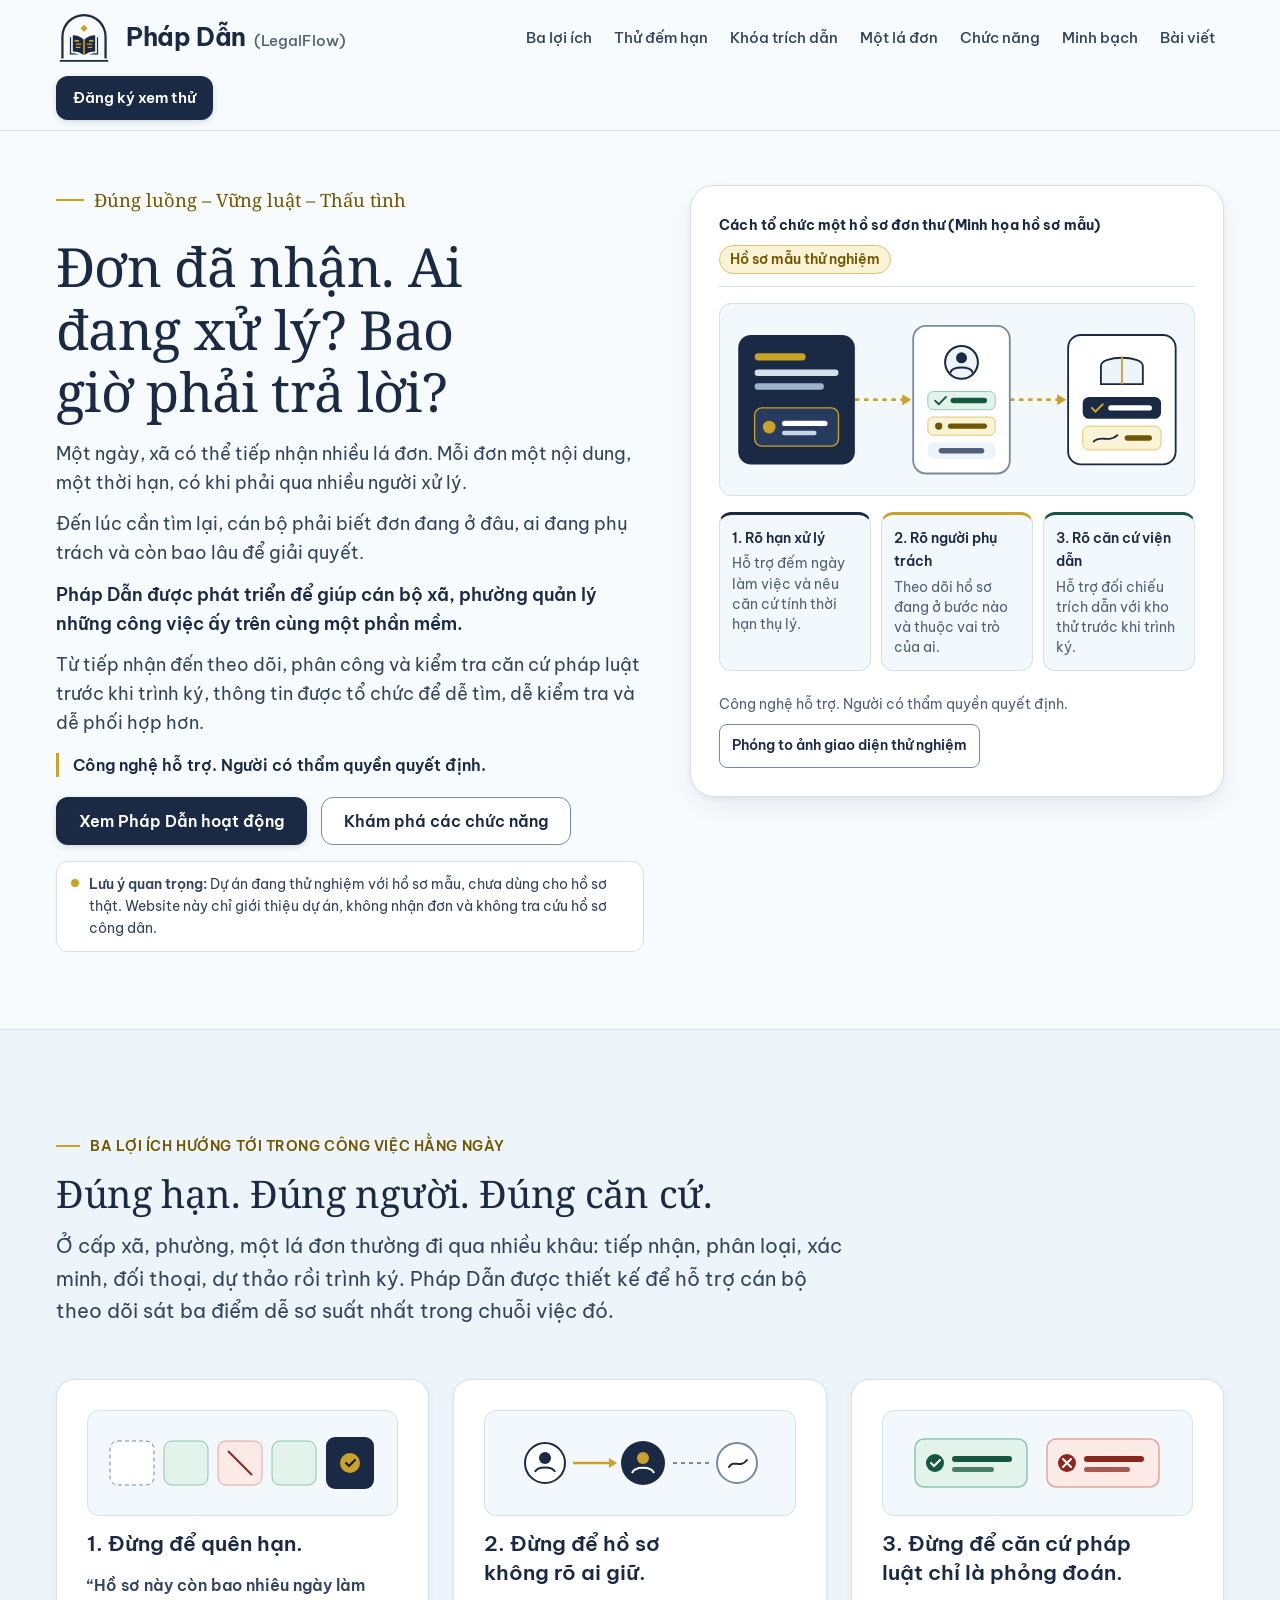
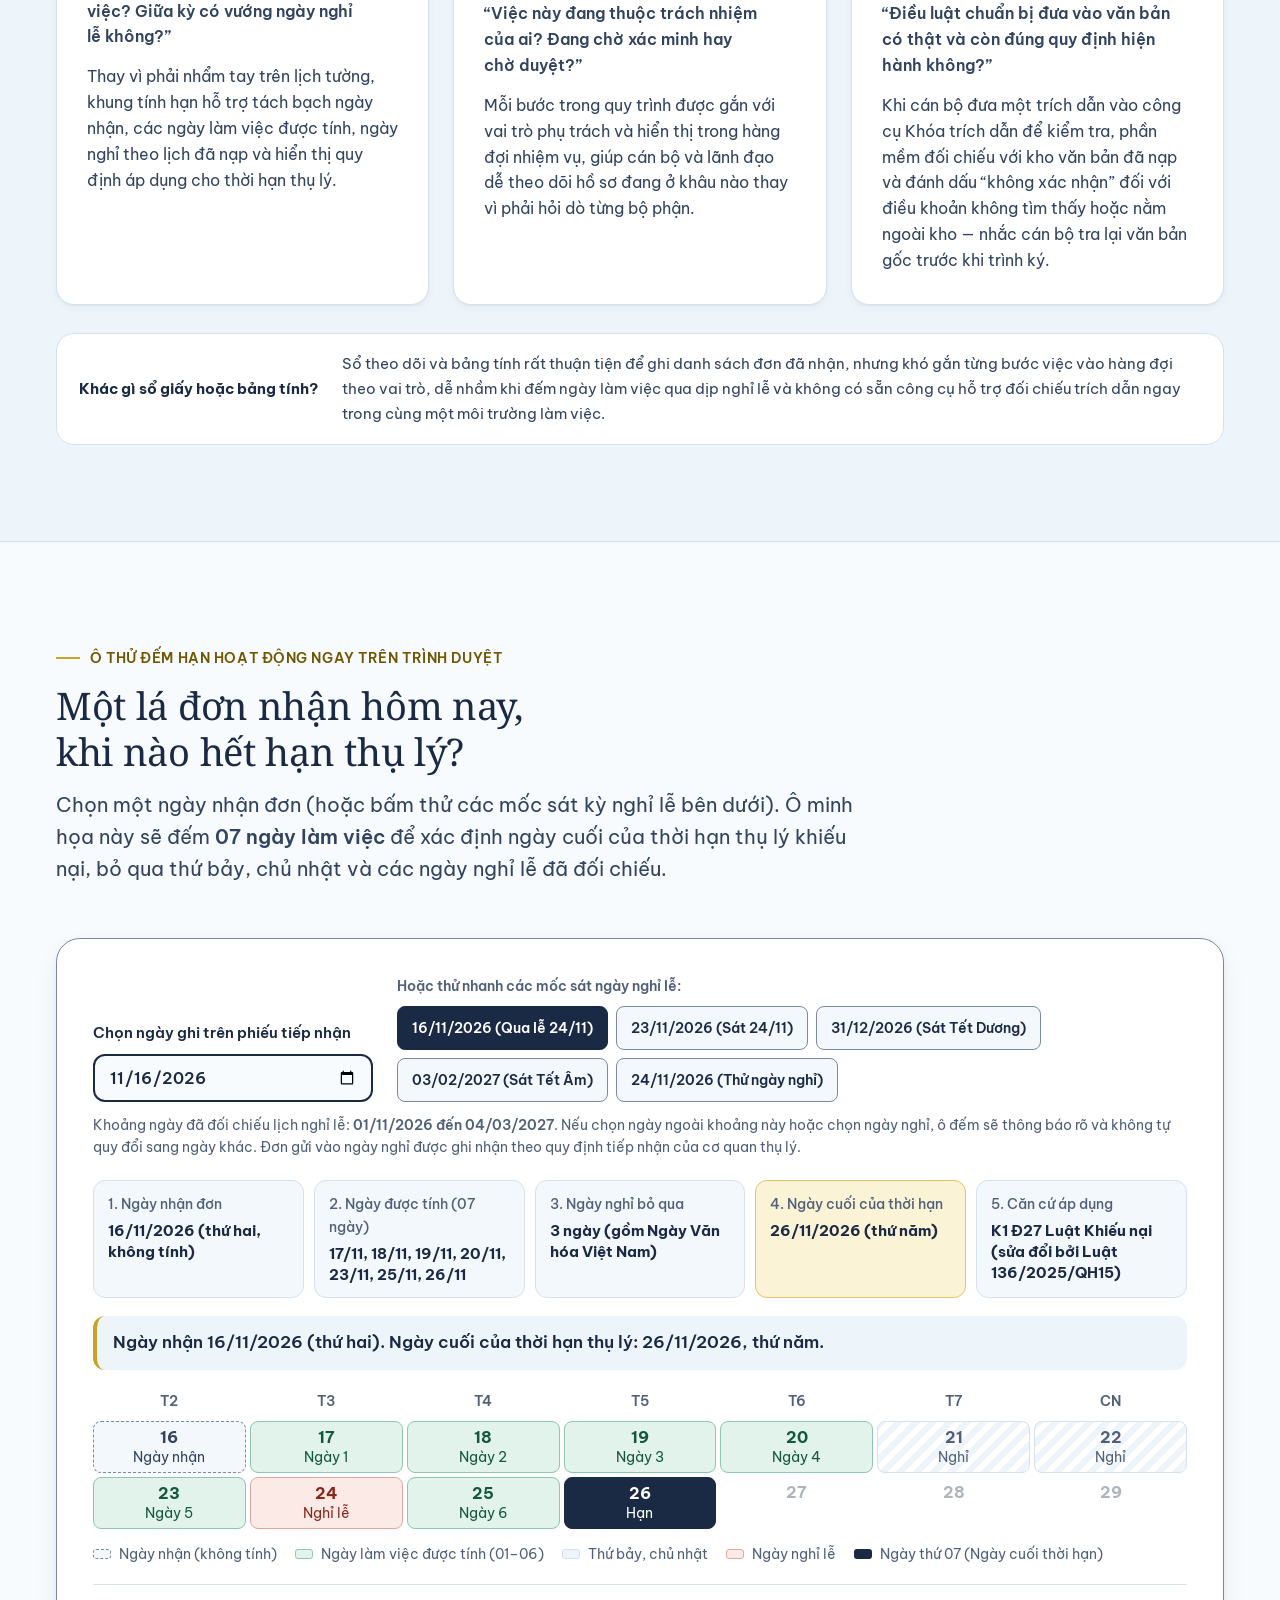
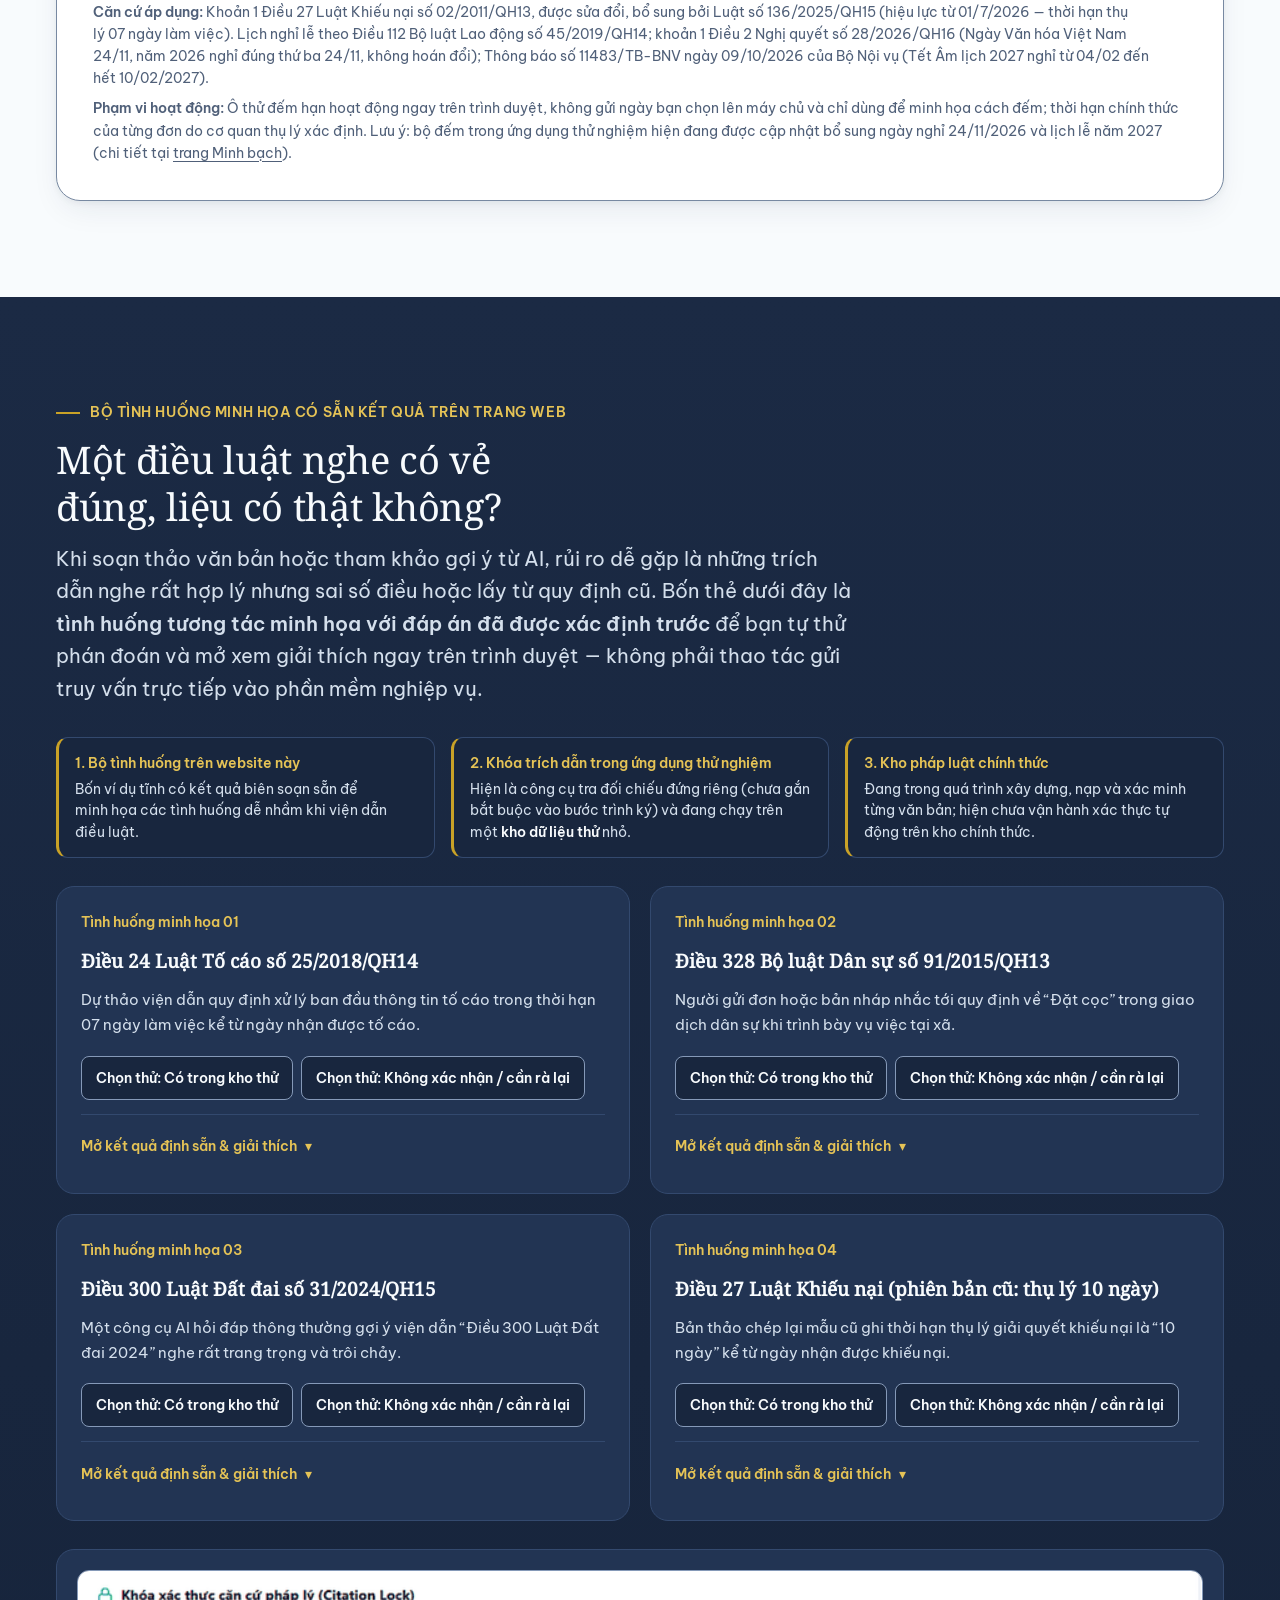
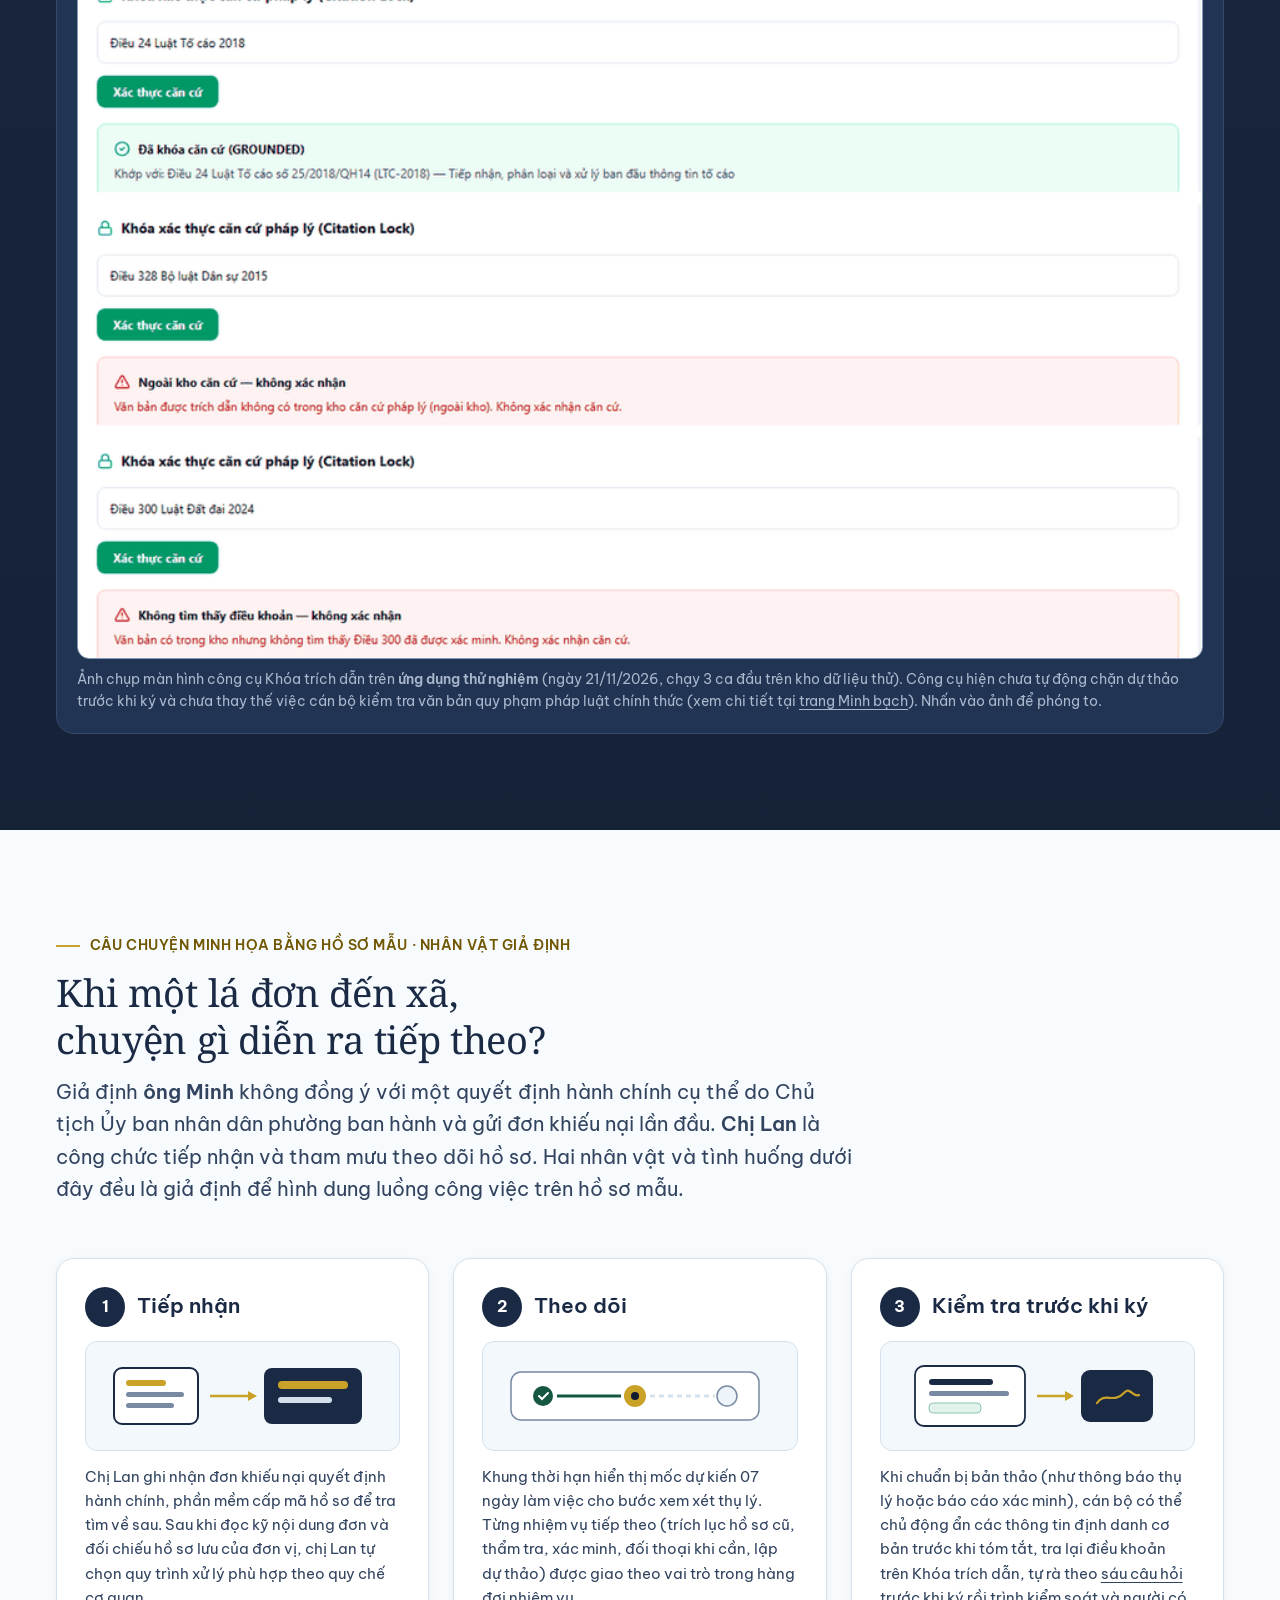
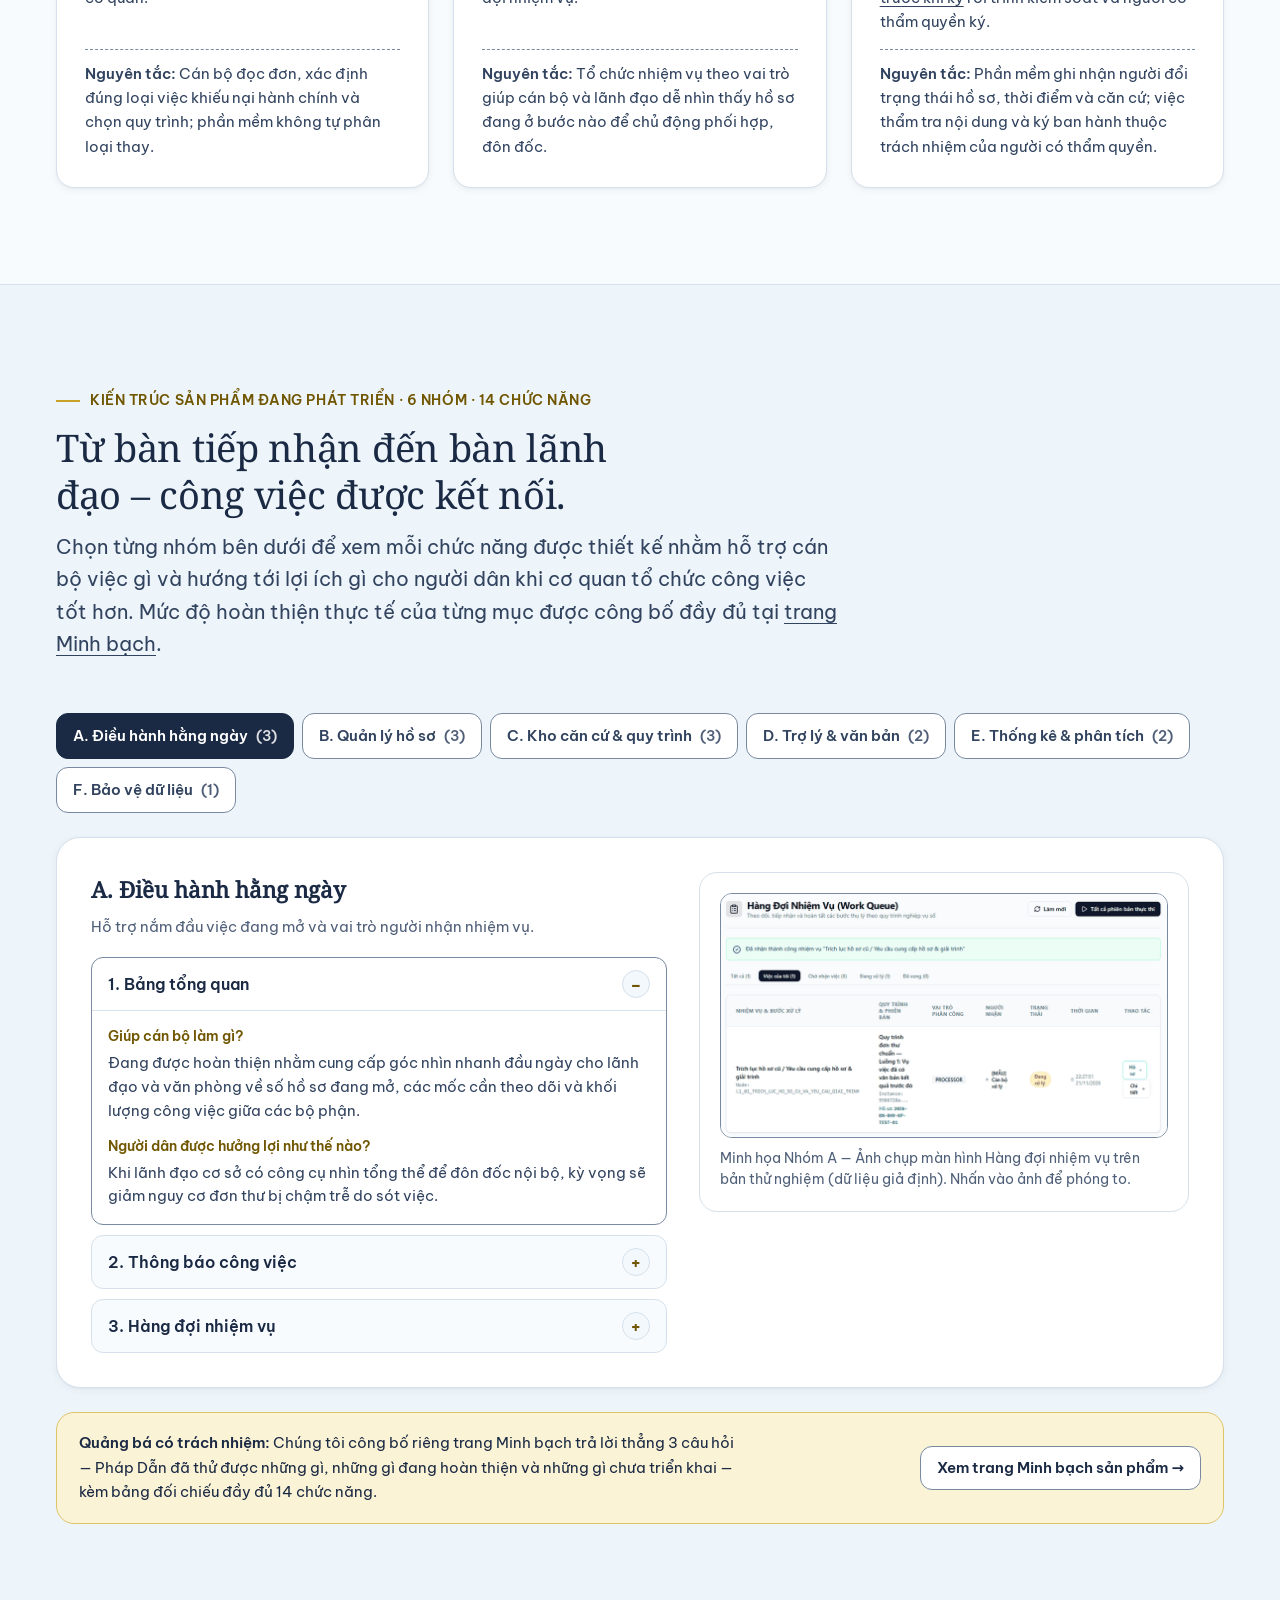
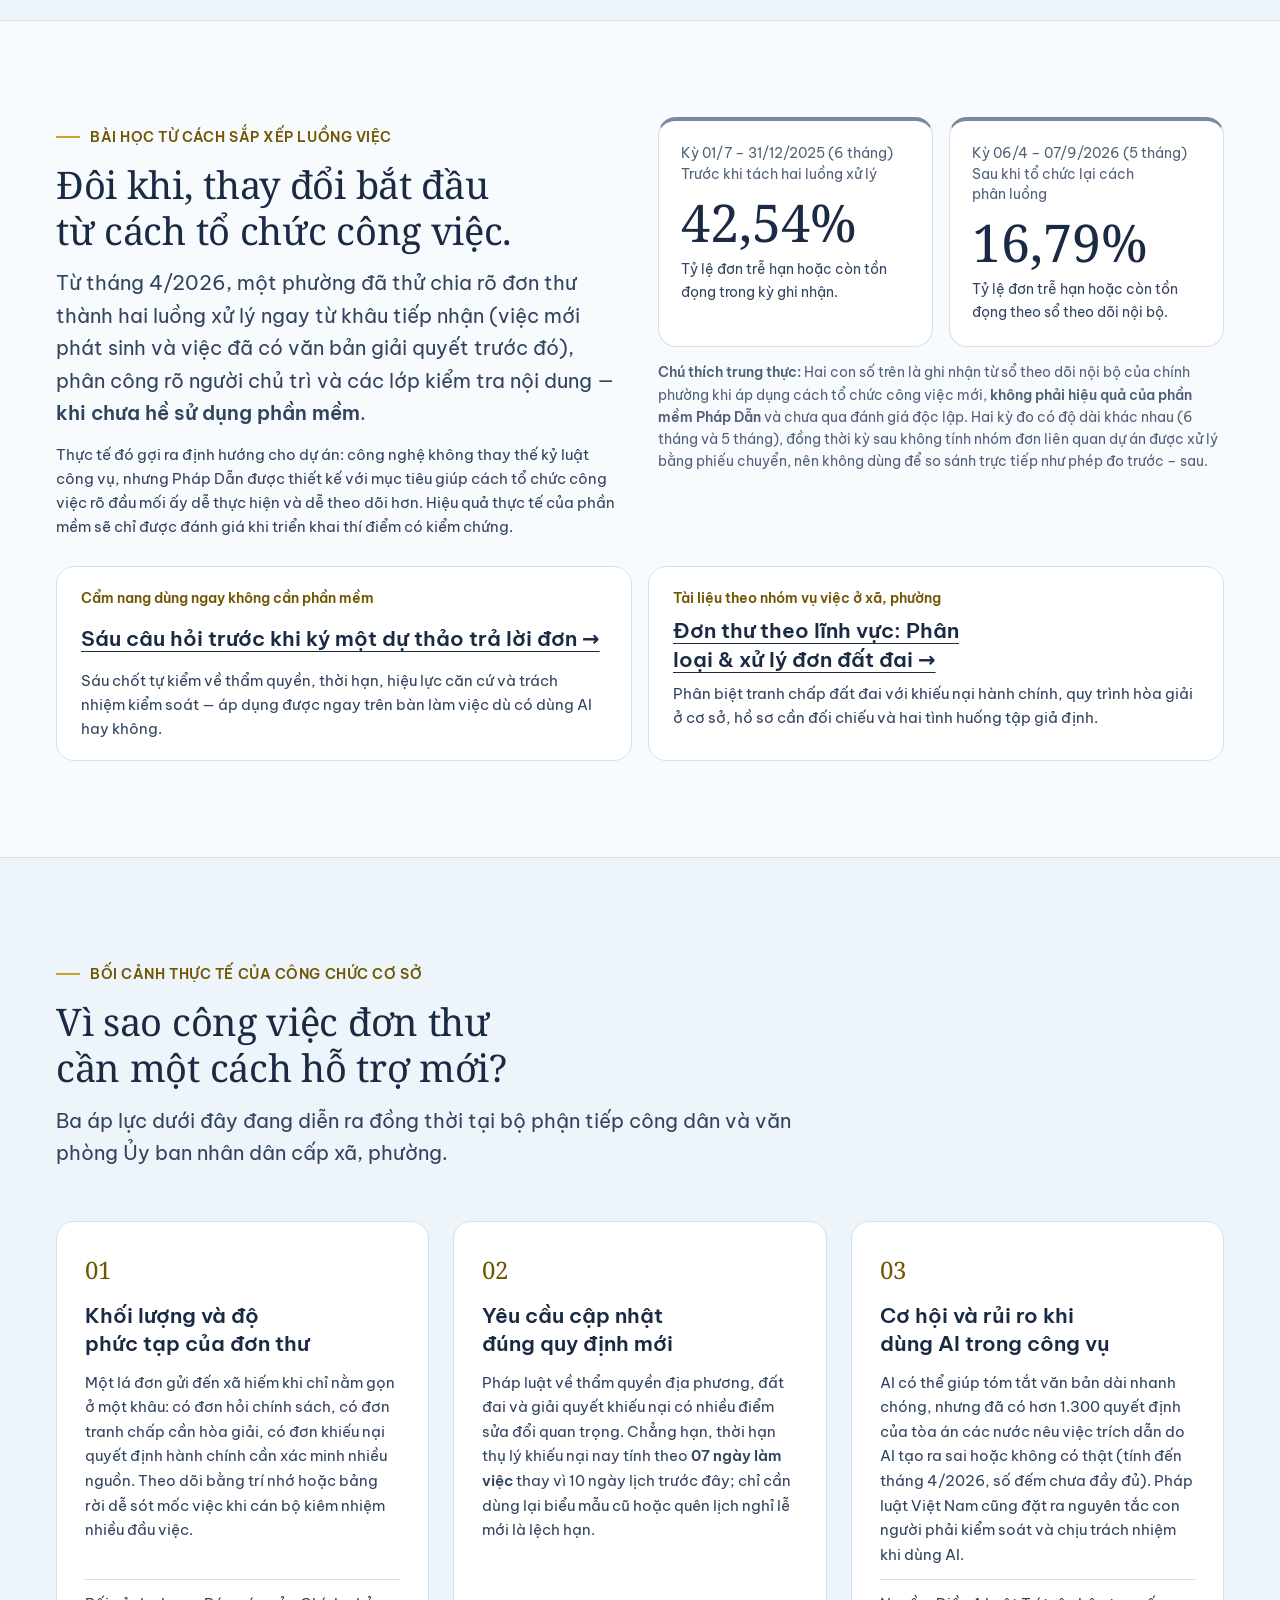
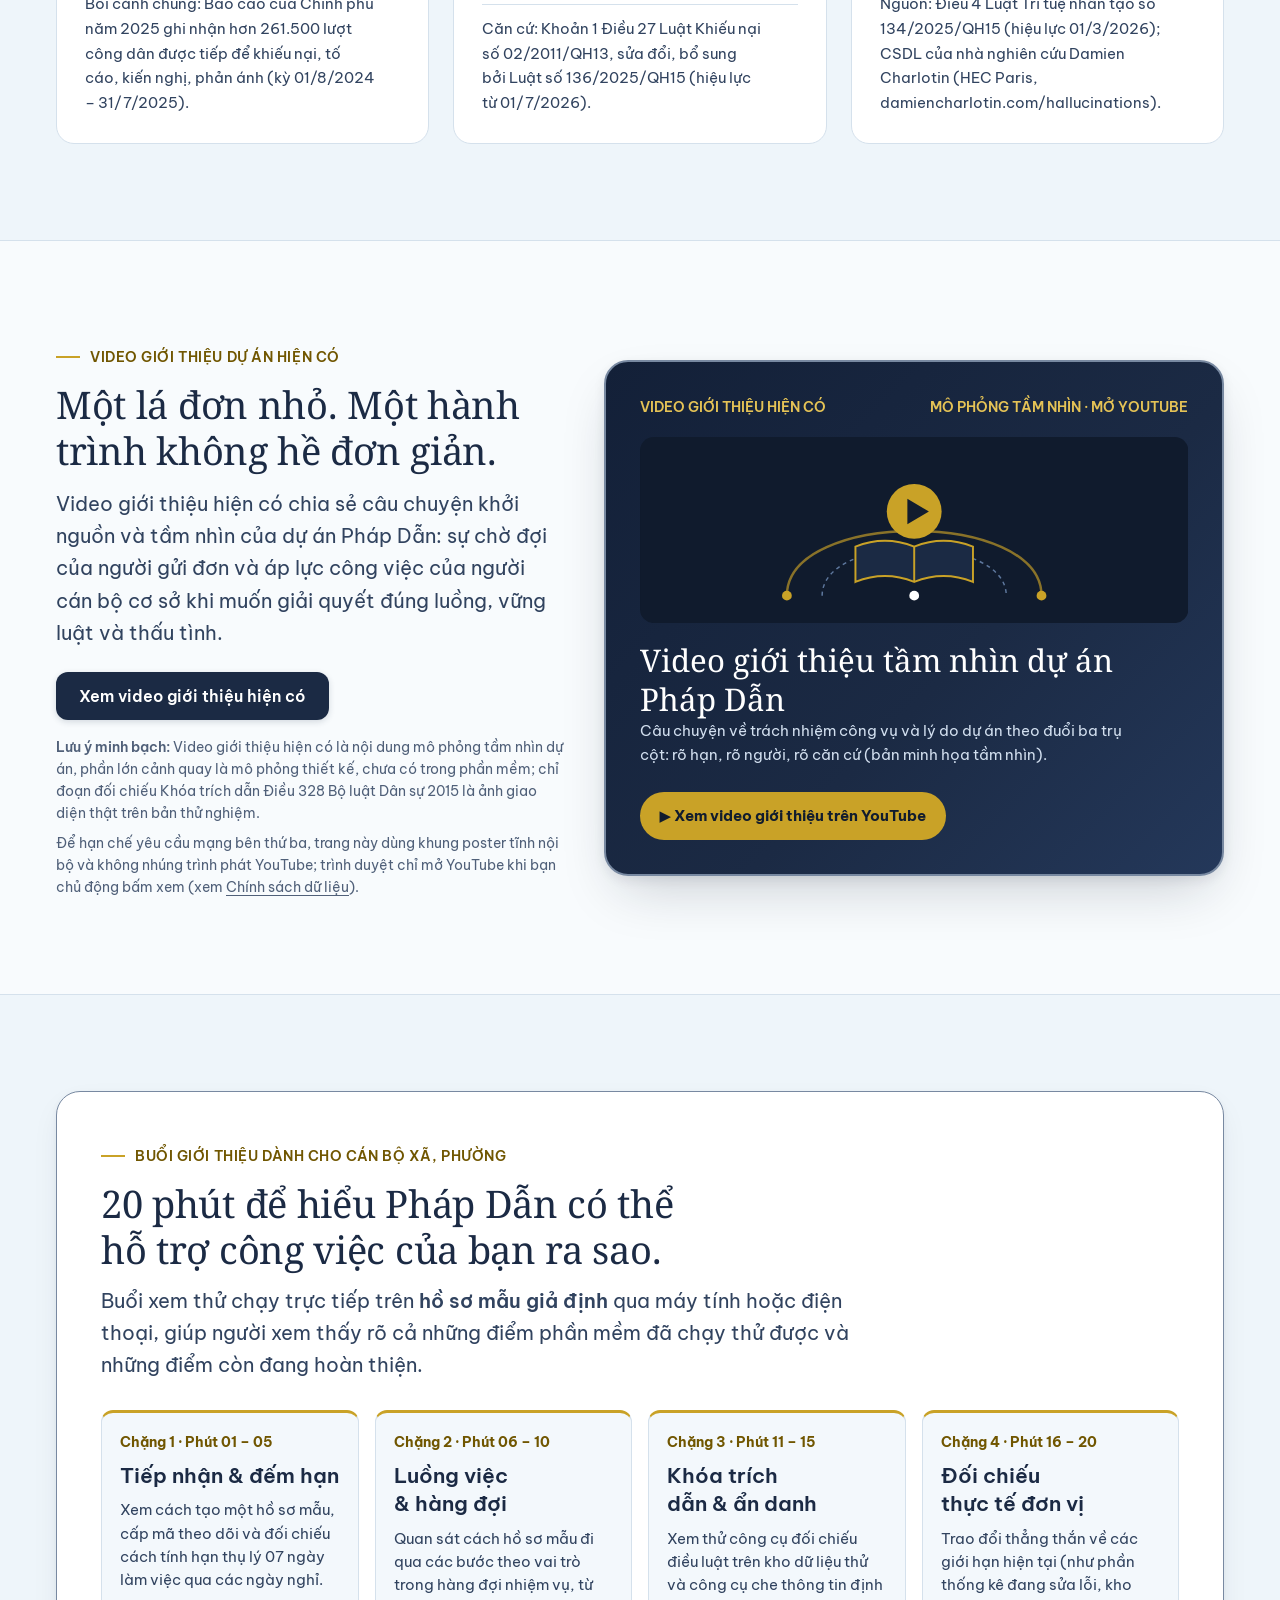
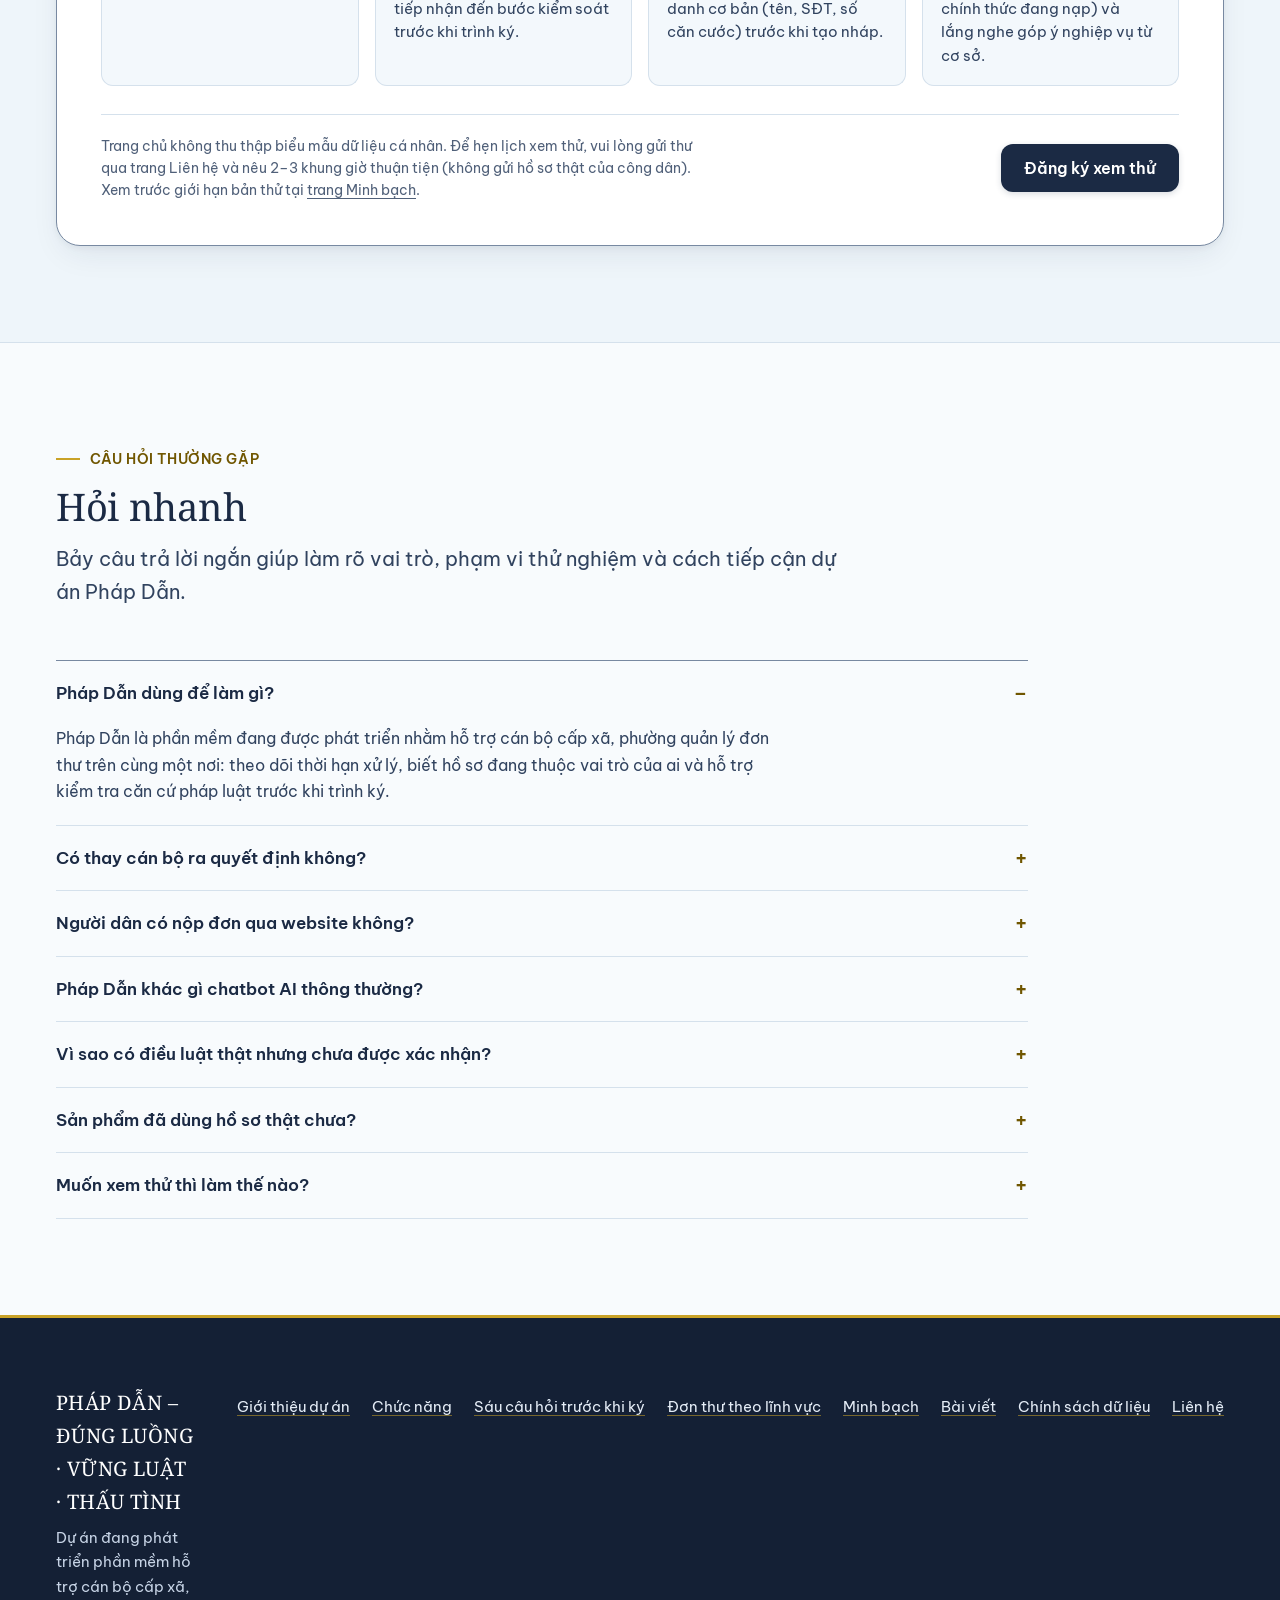
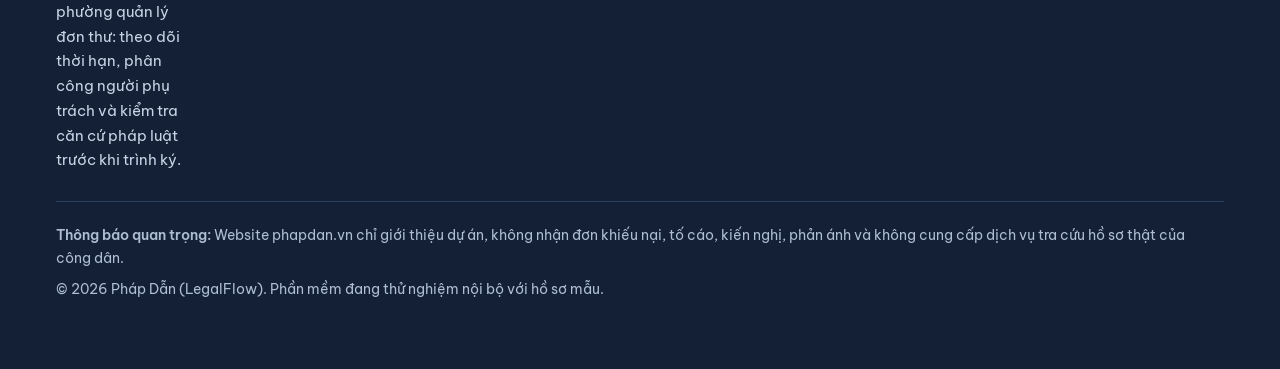
==== commit d2f94a9f: "Bản nháp 6.1 (b3): chuẩn hóa cỡ chữ mobile >=17px, hỗ trợ phóng chữ 125%-200%, vòng focus ô ngày và " ====
--- a/index.html
+++ b/index.html
@@ -284,7 +284,9 @@
 
         <dl class="dem-summary" data-tom-tat aria-live="polite"></dl>
         <p class="dem__kq" data-kq aria-live="polite"></p>
-        <div class="dem__cal" data-cal aria-live="polite"></div>
+        <div class="dem-cal-wrap">
+          <div class="dem__cal" data-cal aria-live="polite"></div>
+        </div>
 
         <p class="legend" aria-label="Chú giải ký hiệu trên lịch">
           <span><i class="i-recv" aria-hidden="true"></i> Ngày nhận (không tính)</span>
@@ -919,20 +921,20 @@
         <h2 id="video-h" class="h2">Một lá đơn nhỏ. Một hành trình không hề đơn giản.</h2>
         <p class="lede" style="margin-top:14px">Video giới thiệu hiện có chia sẻ câu chuyện khởi nguồn và tầm nhìn của dự án Pháp Dẫn: sự chờ đợi của người gửi đơn và áp lực công việc của người cán bộ cơ sở khi muốn giải quyết đúng luồng, vững luật và thấu tình.</p>
         <div class="actions" style="margin-top:22px">
-          <!-- Khi Owner phê duyệt video mới, chỉ cần cập nhật href và thời lượng tại đây và ở khung poster bên phải -->
-          <a class="btn btn--primary" href="https://www.youtube.com/watch?v=8iIWoQvFxrs" target="_blank" rel="noopener noreferrer">Xem video giới thiệu (4 phút 10 giây)</a>
-        </div>
-        <p class="note" style="margin-top:16px"><strong>Lưu ý minh bạch:</strong> Phần lớn cảnh trong video giới thiệu hiện có là mô phỏng thiết kế để minh họa tầm nhìn dự án, chưa có trong phần mềm; chỉ đoạn đối chiếu Khóa trích dẫn Điều 328 Bộ luật Dân sự 2015 là ảnh giao diện thật trên bản thử nghiệm.</p>
+          <!-- Khi Owner phê duyệt video mới, chỉ cần cập nhật href tại đây và ở khung poster bên phải -->
+          <a class="btn btn--primary" href="https://www.youtube.com/watch?v=8iIWoQvFxrs" target="_blank" rel="noopener noreferrer">Xem video giới thiệu hiện có</a>
+        </div>
+        <p class="note" style="margin-top:16px"><strong>Lưu ý minh bạch:</strong> Video giới thiệu hiện có là nội dung mô phỏng tầm nhìn dự án, phần lớn cảnh quay là mô phỏng thiết kế, chưa có trong phần mềm; chỉ đoạn đối chiếu Khóa trích dẫn Điều 328 Bộ luật Dân sự 2015 là ảnh giao diện thật trên bản thử nghiệm.</p>
         <p class="note" style="margin-top:8px">Để hạn chế yêu cầu mạng bên thứ ba, trang này dùng khung poster tĩnh nội bộ và không nhúng trình phát YouTube; trình duyệt chỉ mở YouTube khi bạn chủ động bấm xem (xem <a href="chinh-sach-du-lieu.html">Chính sách dữ liệu</a>).</p>
       </div>
 
       <div>
         <!-- Khung poster tĩnh: giữ cấu trúc để thay poster và URL mới do Owner phê duyệt về sau -->
-        <a class="poster-link" href="https://www.youtube.com/watch?v=8iIWoQvFxrs" target="_blank" rel="noopener noreferrer" aria-label="Mở video giới thiệu dự án Pháp Dẫn hiện có trên YouTube trong tab mới (thời lượng 4 phút 10 giây)">
+        <a class="poster-link" href="https://www.youtube.com/watch?v=8iIWoQvFxrs" target="_blank" rel="noopener noreferrer" aria-label="Mở video giới thiệu dự án Pháp Dẫn hiện có trên YouTube trong tab mới">
           <div class="poster-art">
             <div class="poster-top">
               <span>VIDEO GIỚI THIỆU HIỆN CÓ</span>
-              <span>4 PHÚT 10 GIÂY · MỞ YOUTUBE</span>
+              <span>MÔ PHỎNG TẦM NHÌN · MỞ YOUTUBE</span>
             </div>
 
             <svg viewBox="0 0 560 190" width="560" height="190" aria-hidden="true">
--- a/assets/css/v61.css
+++ b/assets/css/v61.css
@@ -214,6 +214,7 @@
 a:focus-visible,
 button:focus-visible,
 summary:focus-visible,
+input:focus,
 input:focus-visible,
 [role="tab"]:focus-visible,
 [tabindex]:focus-visible {
@@ -225,9 +226,10 @@
 .skip-link {
   position: absolute;
   left: var(--edge);
-  top: -80px;
+  top: -12rem;
   z-index: 100;
   min-height: 44px;
+  max-width: calc(100vw - 2 * var(--edge));
   padding: 10px 18px;
   background: var(--btn-bg);
   color: var(--btn-ink);
@@ -404,10 +406,12 @@
   border-bottom: 1px solid var(--border);
 }
 .site-head__in {
-  display: flex;
-  align-items: center;
-  gap: 12px 16px;
-  min-height: 84px;
+  position: relative;
+  display: flex;
+  flex-wrap: wrap;
+  align-items: center;
+  gap: 10px 16px;
+  min-height: 80px;
   padding-block: 10px;
 }
 .brand {
@@ -418,6 +422,7 @@
   margin-right: auto;
   text-decoration: none;
   min-width: 0;
+  max-width: 100%;
 }
 .brand:hover { text-decoration: none; }
 .brand img {
@@ -431,6 +436,7 @@
   flex-wrap: wrap;
   align-items: baseline;
   gap: 0 8px;
+  min-width: 0;
 }
 .brand__name {
   font-weight: 700;
@@ -438,17 +444,18 @@
   line-height: 1.15;
   letter-spacing: -0.015em;
   color: var(--ink);
-  white-space: nowrap;
+  overflow-wrap: break-word;
 }
 .brand__sub {
   font-weight: 500;
   font-size: 0.95rem;
   color: var(--muted);
-  white-space: nowrap;
+  overflow-wrap: break-word;
 }
 
 .nav {
   display: none;
+  flex-wrap: wrap;
   align-items: center;
   gap: 4px;
 }
@@ -456,17 +463,16 @@
   display: inline-flex;
   align-items: center;
   min-height: 44px;
-  padding: 0 9px;
+  padding: 6px 9px;
   border-radius: var(--r-sm);
   text-decoration: none;
   font-weight: 500;
   font-size: var(--t-small);
   color: var(--ink-2);
-  white-space: nowrap;
 }
 .site-head__cta {
-  white-space: nowrap;
   flex: none;
+  max-width: 100%;
 }
 .nav a:hover {
   background: var(--bg-alt);
@@ -481,7 +487,8 @@
   text-underline-offset: 6px;
 }
 
-.mnav { position: relative; }
+.mnav { position: static; max-width: 100%; }
+.mnav:not([open]) nav { display: none; }
 .mnav summary {
   list-style: none;
   cursor: pointer;
@@ -489,21 +496,22 @@
   display: inline-flex;
   align-items: center;
   gap: 6px;
-  padding: 0 14px;
+  padding: 6px 14px;
   border-radius: var(--r-md);
   border: 1.5px solid var(--border-strong);
   background: var(--surface);
   font-weight: 600;
   font-size: var(--t-small);
-  white-space: nowrap;
+  max-width: 100%;
 }
 .mnav summary::-webkit-details-marker { display: none; }
 .mnav nav {
   position: absolute;
-  right: 0;
-  top: 52px;
+  left: var(--edge);
+  right: var(--edge);
+  top: calc(100% - 2px);
   z-index: 50;
-  min-width: 248px;
+  width: auto;
   max-width: calc(100vw - 2 * var(--edge));
   display: flex;
   flex-direction: column;
@@ -512,6 +520,15 @@
   border: 1px solid var(--border-strong);
   border-radius: var(--r-md);
   box-shadow: var(--shadow-lg);
+}
+@media (min-width: 640px) {
+  .mnav { position: relative; margin-left: auto; }
+  .mnav nav {
+    left: auto;
+    right: 0;
+    top: calc(100% + 6px);
+    width: min(280px, calc(100vw - 2 * var(--edge)));
+  }
 }
 .mnav nav a {
   display: flex;
@@ -556,12 +573,12 @@
 
 /* ---------- 7. KHỐI 1 – HERO ---------- */
 .hero {
-  padding-block: clamp(20px, 4vw, 56px) clamp(40px, 6vw, 80px);
+  padding-block: clamp(24px, 4.2vw, 56px) clamp(44px, 6vw, 80px);
   position: relative;
 }
 .hero__grid {
   display: grid;
-  gap: clamp(26px, 4.5vw, 44px);
+  gap: clamp(28px, 4.5vw, 44px);
   align-items: start;
 }
 .hero__slogan {
@@ -569,9 +586,9 @@
   align-items: center;
   gap: 10px;
   font-family: var(--serif);
-  font-size: clamp(0.95rem, 0.9rem + 0.28vw, 1.125rem);
+  font-size: clamp(1rem, 0.95rem + 0.28vw, 1.15rem);
   color: var(--gold-ink);
-  margin-bottom: 6px;
+  margin-bottom: 4px;
 }
 .hero__slogan::before {
   content: "";
@@ -586,27 +603,28 @@
 
 .hero__copy {
   display: grid;
+  gap: 16px;
+}
+.hero__story {
+  display: grid;
   gap: 12px;
-}
-.hero__story {
-  display: grid;
-  gap: 10px;
   max-width: 38em;
 }
 .hero__story p {
-  font-size: clamp(1rem, 0.96rem + 0.25vw, 1.125rem);
-  line-height: 1.56;
+  /* Không thu nhỏ chữ trên điện thoại: giữ đúng cỡ chữ nội dung chuẩn 17px (mobile) -> 18px (desktop) */
+  font-size: var(--t-body);
+  line-height: 1.62;
   color: var(--ink-2);
 }
 .hero__story p strong {
   color: var(--ink);
 }
 .hero__closing {
-  padding-left: 12px;
+  padding-left: 14px;
   border-left: 3px solid var(--gold);
   font-weight: 600;
-  font-size: var(--t-small);
-  line-height: 1.45;
+  font-size: 1rem;
+  line-height: 1.5;
   color: var(--ink);
 }
 .hero__actions {
@@ -616,21 +634,14 @@
   display: flex;
   align-items: flex-start;
   gap: 10px;
-  padding: 10px 14px;
+  padding: 12px 14px;
   border-radius: var(--r-md);
   background: var(--surface);
   border: 1px solid var(--border);
   font-size: var(--t-note);
-  line-height: 1.5;
+  line-height: 1.55;
   color: var(--ink-2);
   max-width: 42em;
-}
-@media (max-width: 639px) {
-  .site-head__in { min-height: 66px; padding-block: 8px; }
-  .h1-hero { font-size: clamp(1.75rem, 1.2rem + 2.6vw, 2.25rem); line-height: 1.16; }
-  .hero__copy { gap: 10px; }
-  .hero__story { gap: 8px; }
-  .hero__story p { font-size: 0.96875rem; line-height: 1.5; }
 }
 
 /* Hộp phân biệt 3 tầng trong Khối 4 & Tóm tắt 3 câu hỏi trên trang Minh bạch */
@@ -651,11 +662,14 @@
   border-radius: var(--r-md);
   padding: 14px 16px;
 }
-.scope-item strong {
+.scope-item > strong {
   display: block;
   font-size: var(--t-note);
   color: var(--gold-ink);
   margin-bottom: 4px;
+}
+.scope-item p strong {
+  color: var(--ink);
 }
 .scope-item p {
   font-size: var(--t-note);
@@ -910,6 +924,12 @@
   border: 2px solid var(--ink);
   border-radius: var(--r-md);
 }
+.dem__in:focus,
+.dem__in:focus-visible,
+.dem__in:focus-within {
+  outline: 3px solid var(--focus-ring);
+  outline-offset: 3px;
+}
 .dem-presets__lb {
   display: block;
   font-size: var(--t-note);
@@ -990,11 +1010,16 @@
   color: var(--ink);
 }
 
+.dem-cal-wrap {
+  max-width: 100%;
+  overflow-x: auto;
+  margin: 20px 0 14px;
+}
 .dem__cal {
   display: grid;
   grid-template-columns: repeat(7, minmax(0, 1fr));
+  min-width: 17.25rem;
   gap: 4px;
-  margin: 20px 0 14px;
   text-align: center;
 }
 .dem__hd {
@@ -1522,6 +1547,7 @@
 /* ---------- 14. KHỐI 8 – VÌ SAO CẦN CÁCH LÀM MỚI? ---------- */
 .why-grid {
   display: grid;
+  grid-template-columns: minmax(0, 1fr);
   gap: 20px;
 }
 @media (min-width: 860px) {
@@ -1538,6 +1564,7 @@
   display: flex;
   flex-direction: column;
   gap: 12px;
+  min-width: 0;
 }
 .why-card__idx {
   font-family: var(--serif);
@@ -1548,6 +1575,7 @@
   font-size: var(--t-small);
   line-height: 1.64;
   color: var(--ink-2);
+  overflow-wrap: break-word;
 }
 .why-card__cite {
   margin-top: auto;
@@ -1555,6 +1583,7 @@
   border-top: 1px solid var(--border);
   font-size: var(--t-note);
   color: var(--muted);
+  overflow-wrap: anywhere;
 }
 
 /* ---------- 15. KHỐI 9 – VIDEO TẦM NHÌN (Poster tĩnh nội bộ) ---------- */
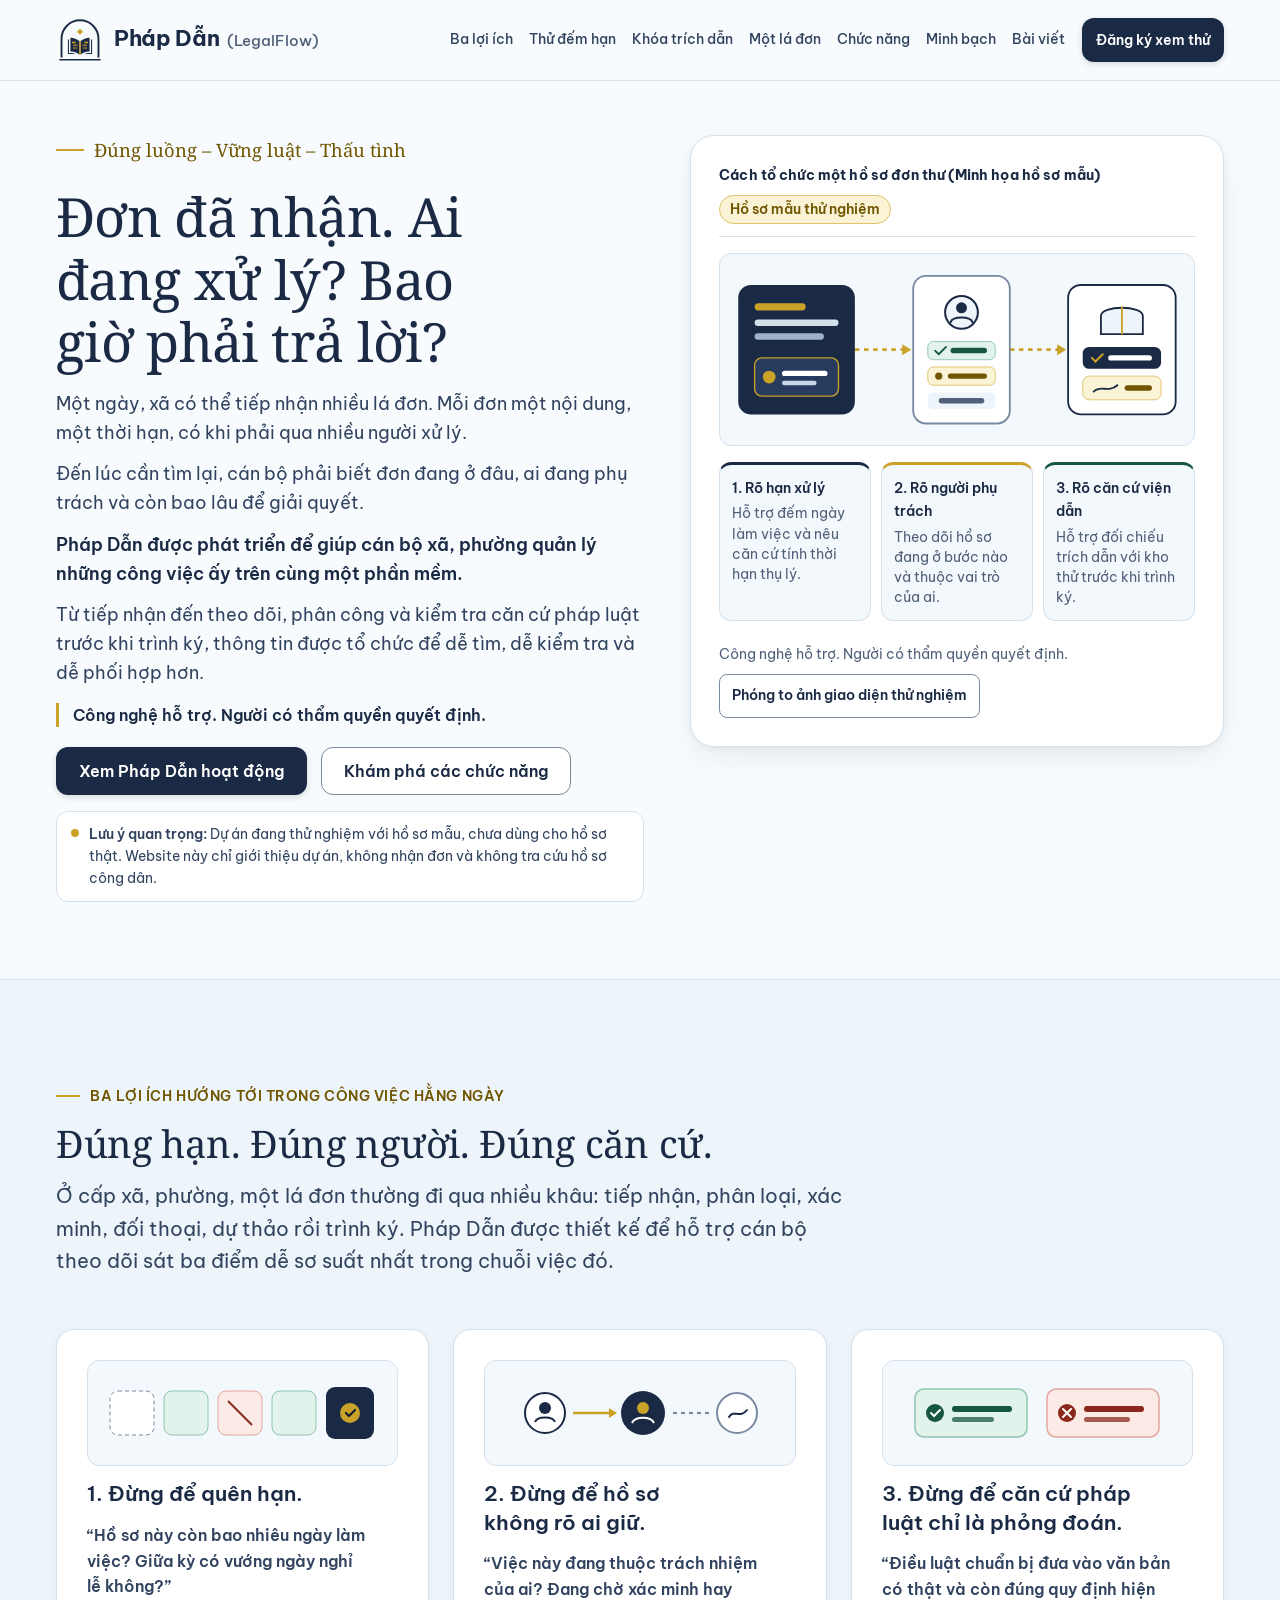
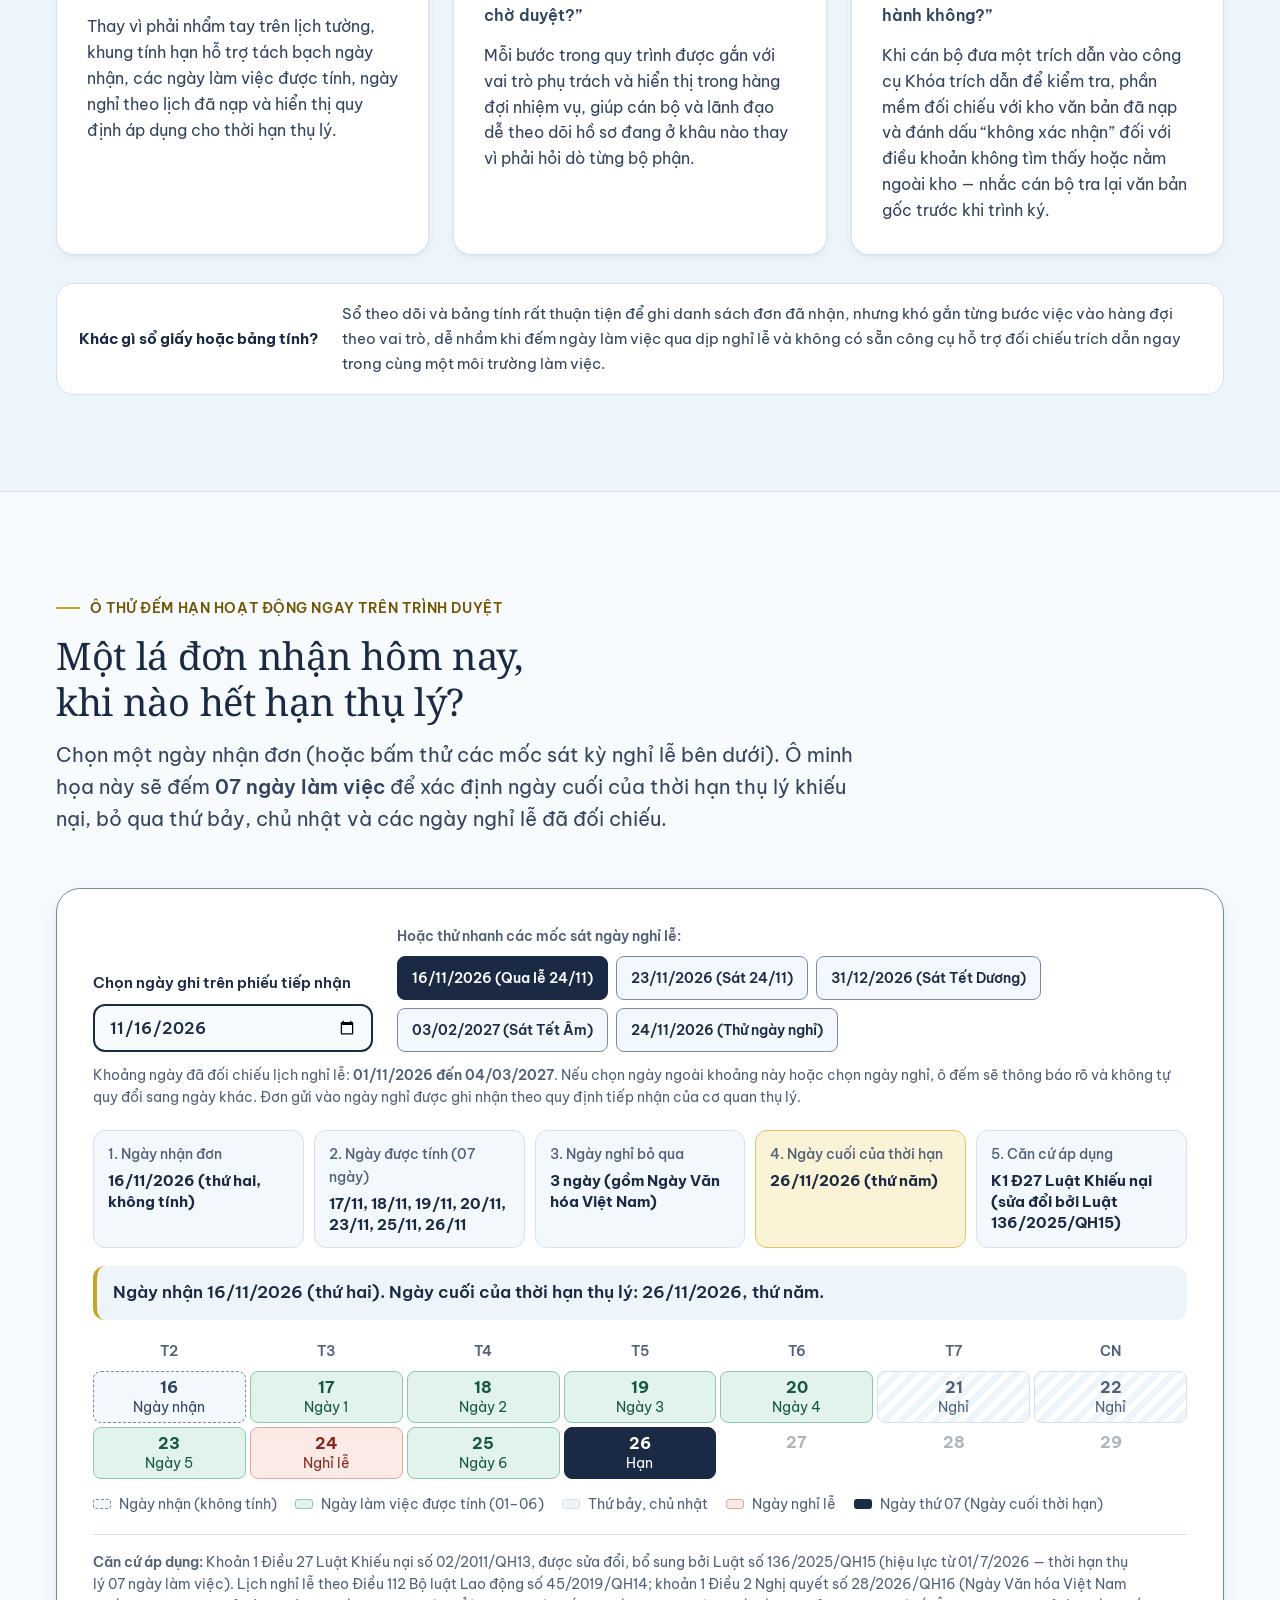
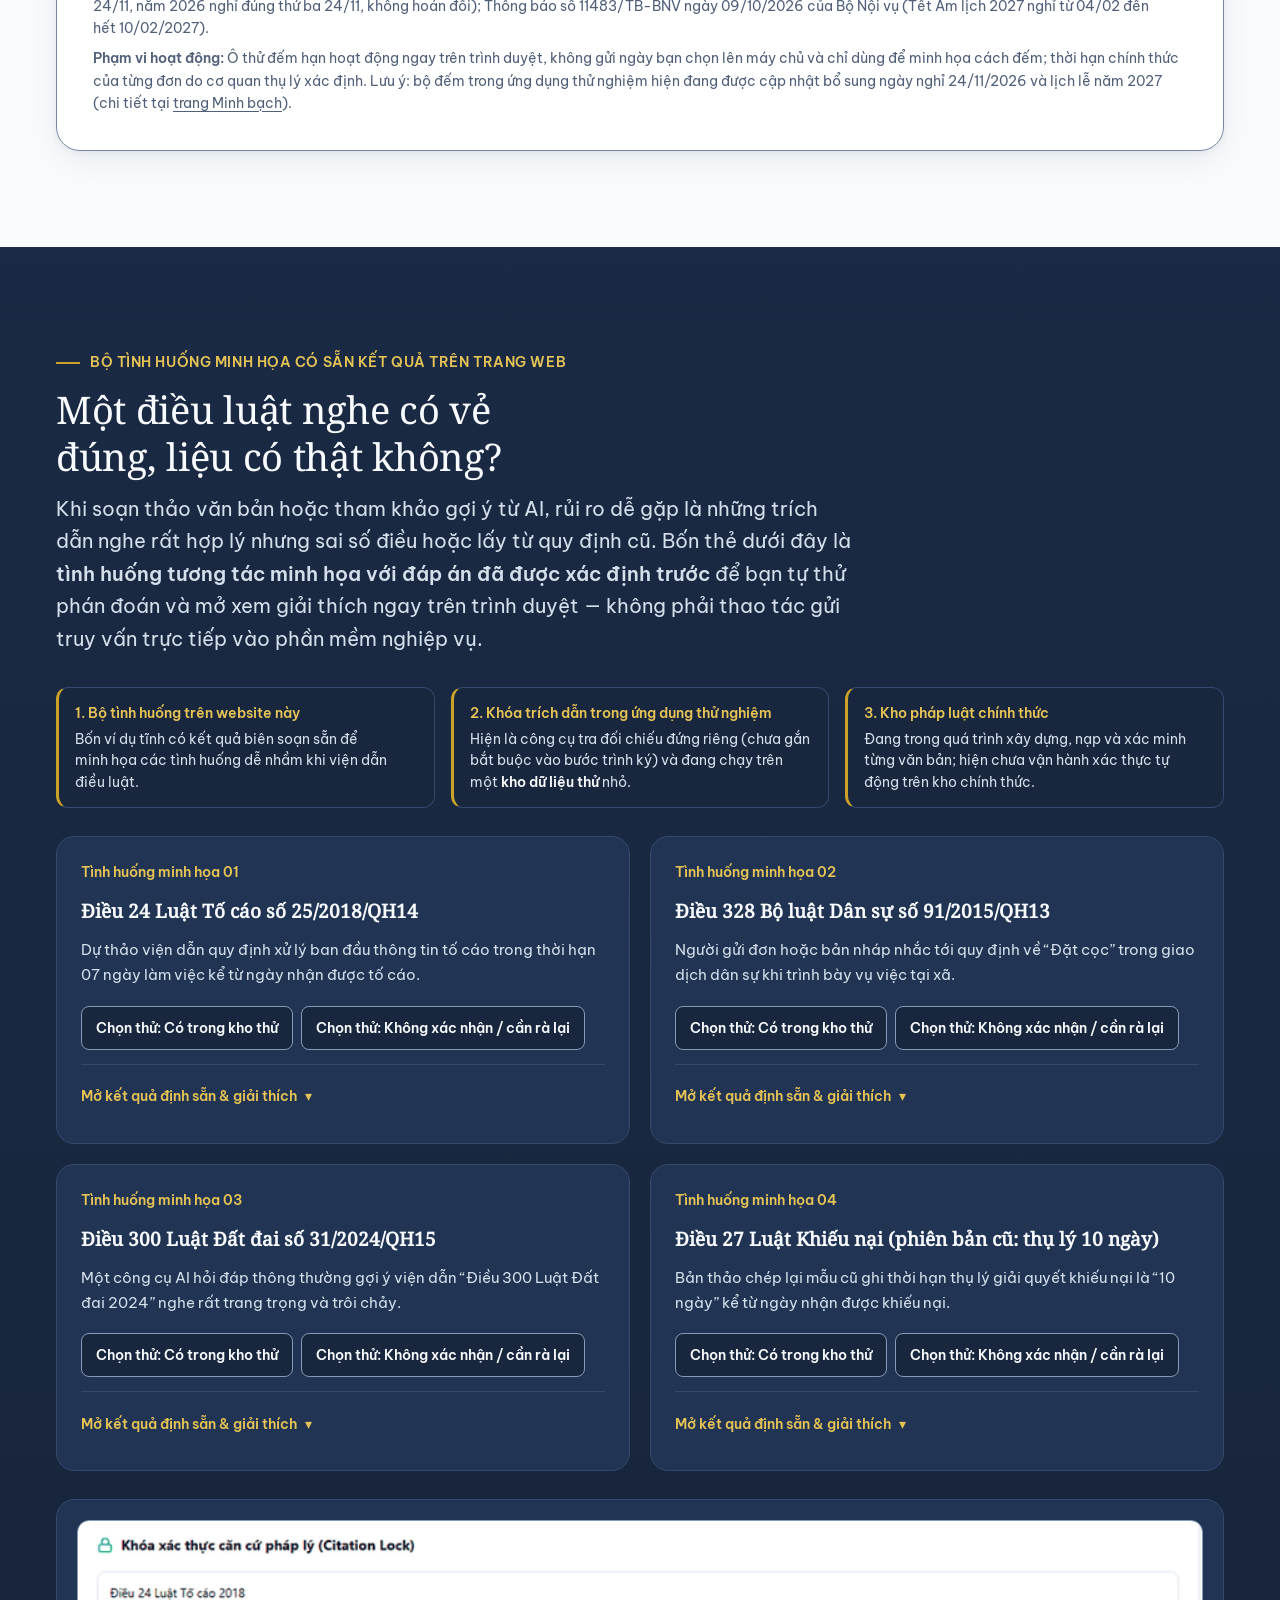
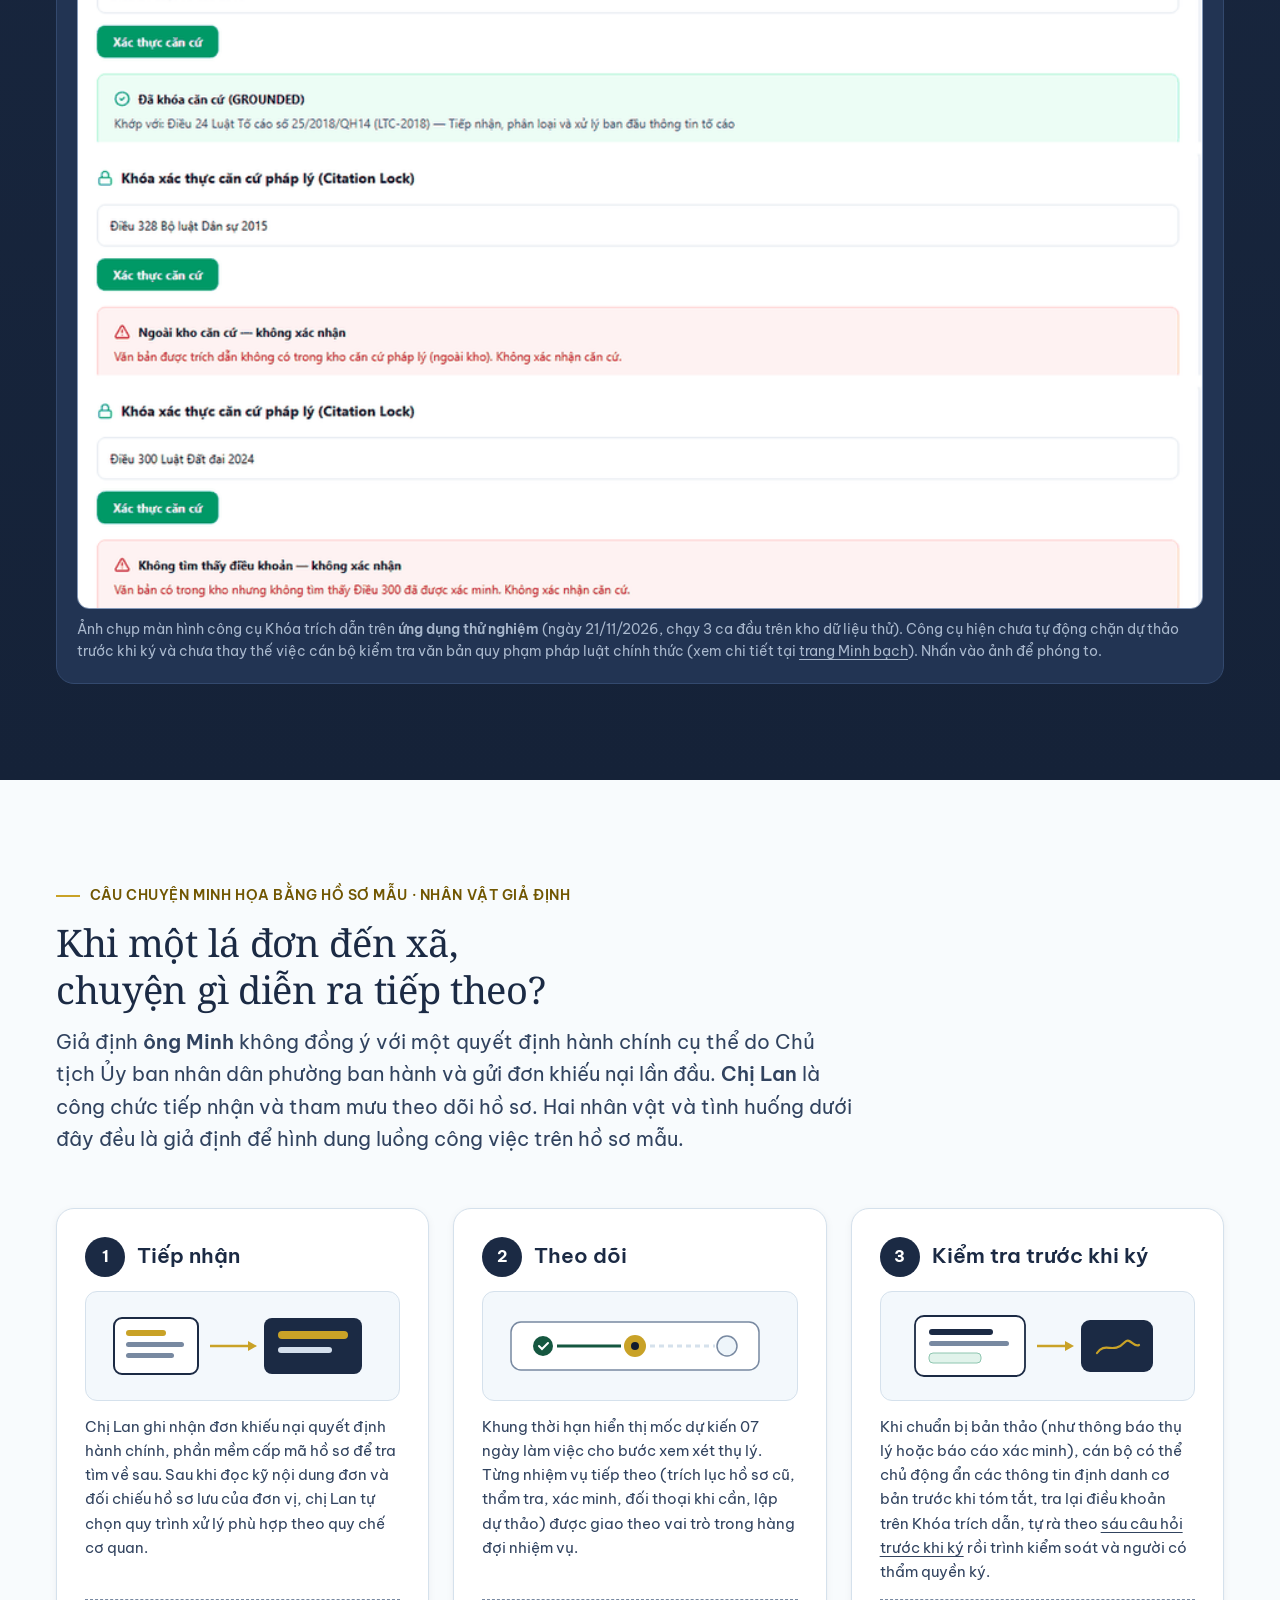
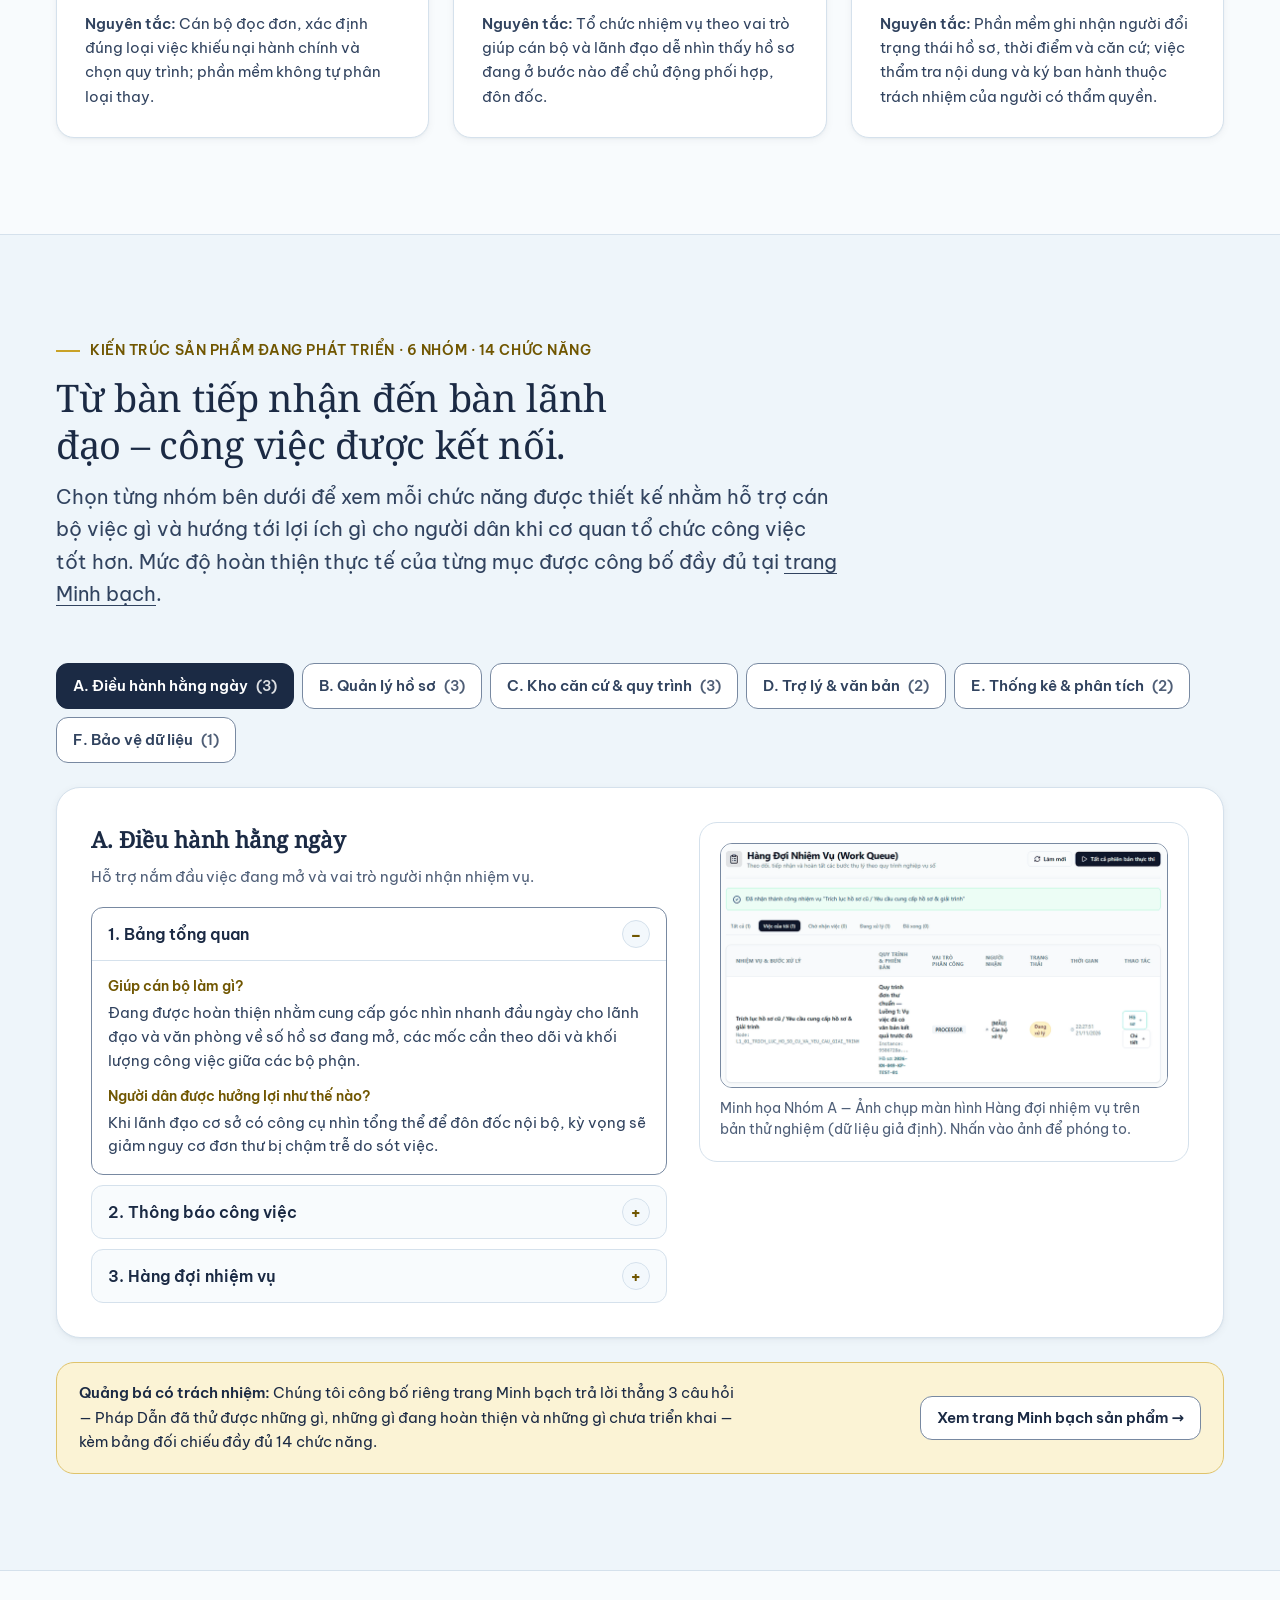
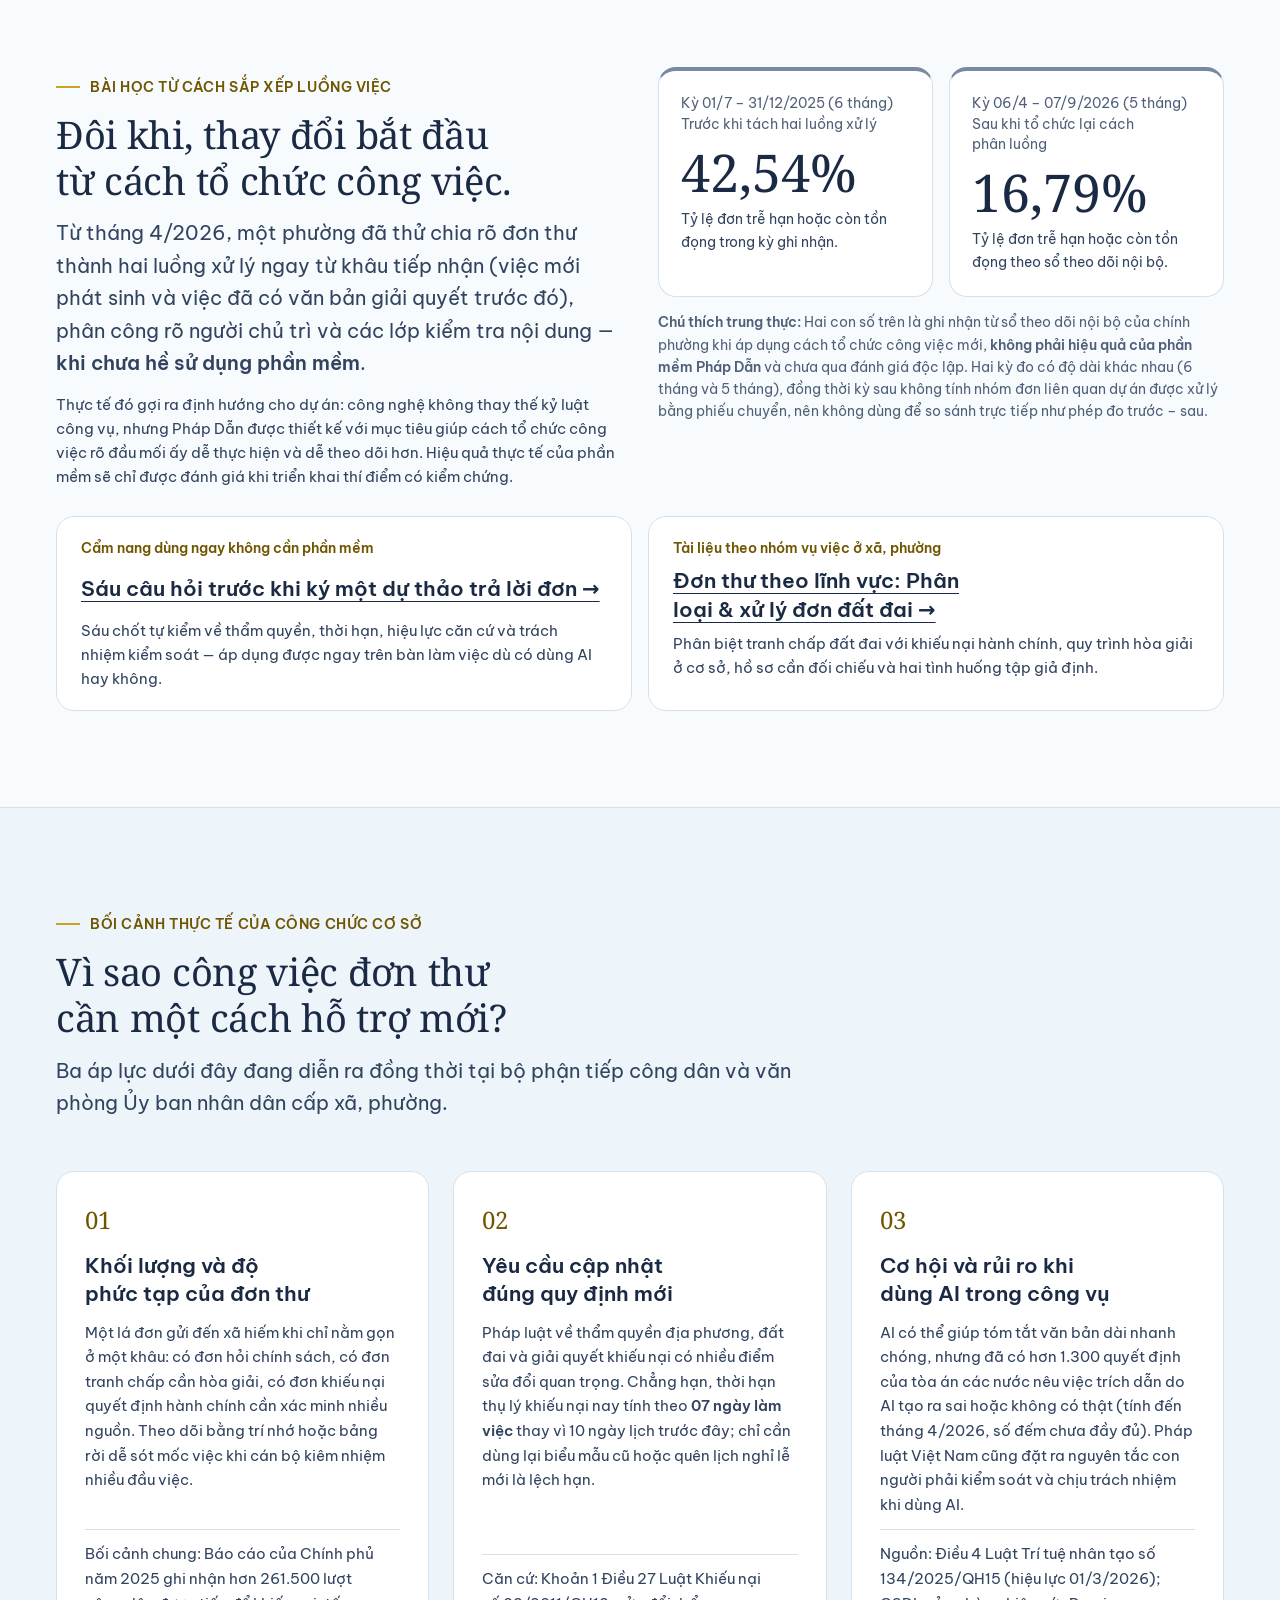
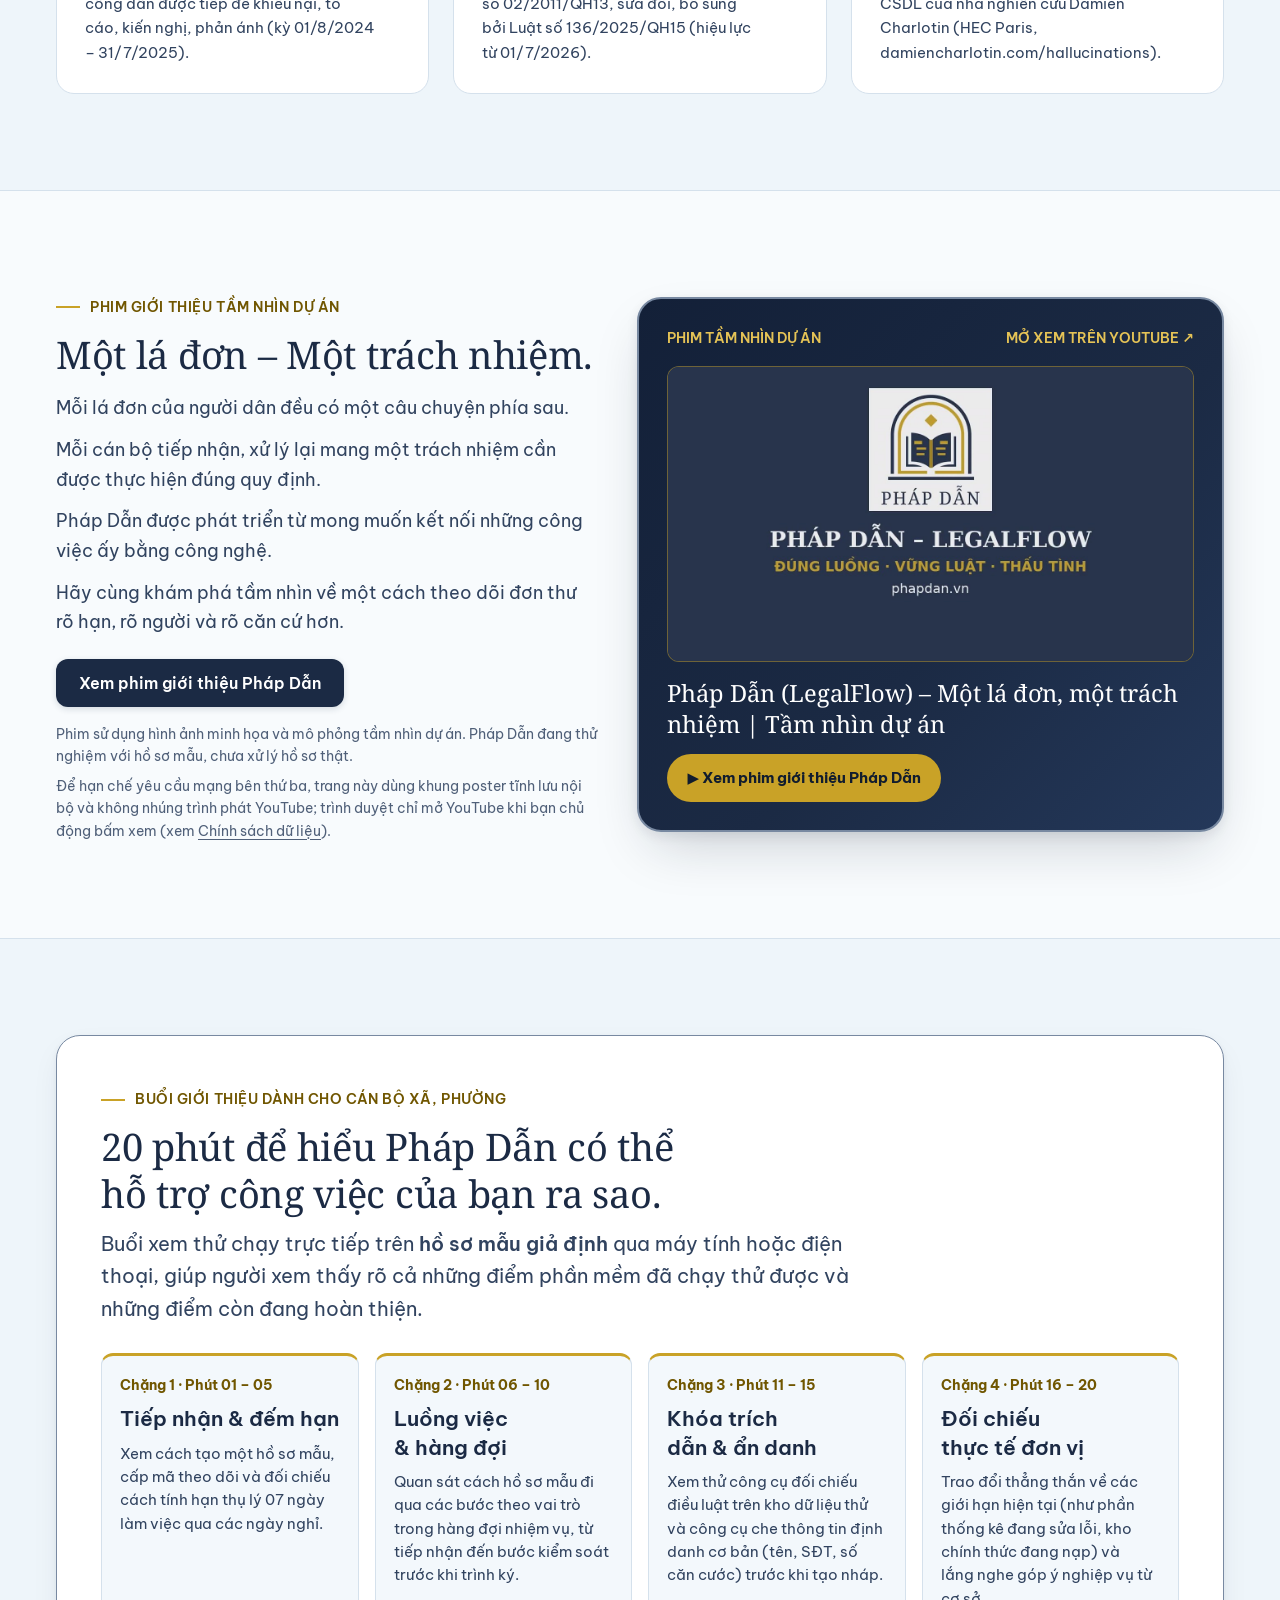
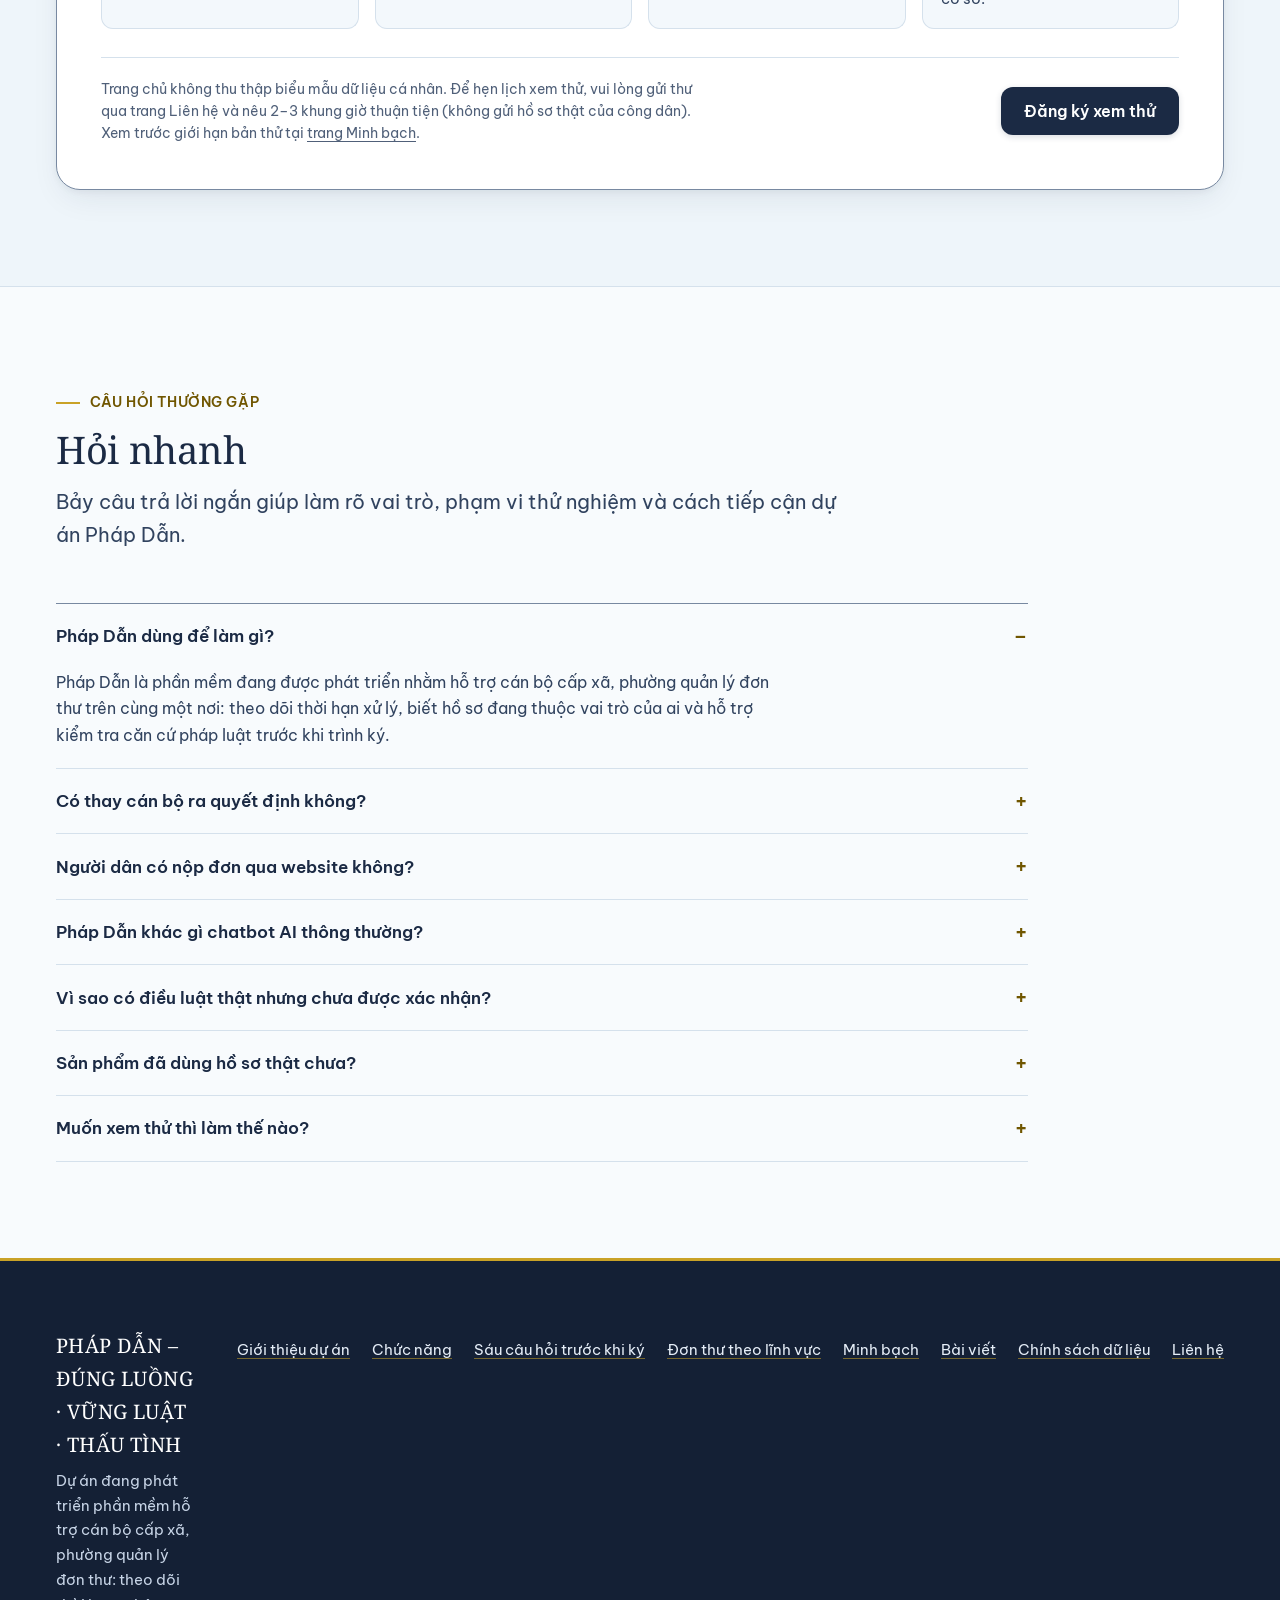
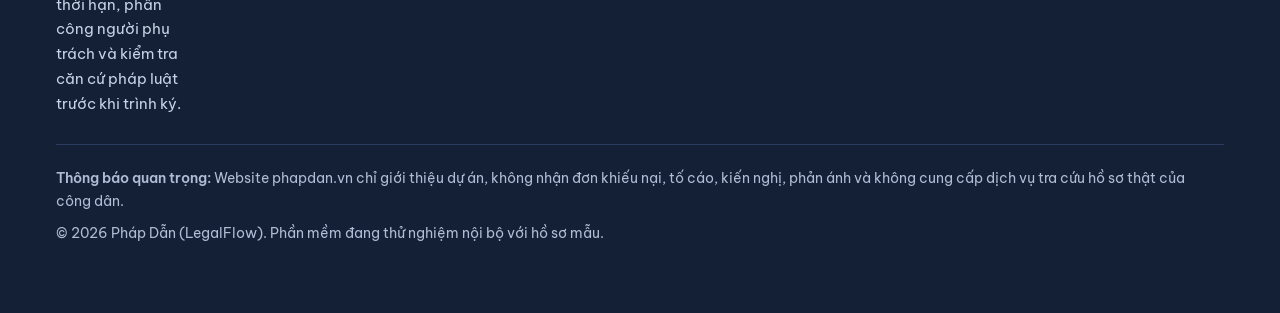
==== commit 7a4e001e: "Bản nháp 6.1 (b4): tích hợp phim tầm nhìn fXCPCmeHa90 ('Một lá đơn – Một trách nhiệm') và poster tĩn" ====
--- a/index.html
+++ b/index.html
@@ -912,50 +912,42 @@
   </section>
 
   <!-- =====================================================================
-       KHỐI 9 – VIDEO GIỚI THIỆU (Khung thiết kế sẵn sàng thay poster & URL mới khi Owner duyệt)
+       KHỐI 9 – PHIM GIỚI THIỆU TẦM NHÌN DỰ ÁN (Poster tĩnh nội bộ, mở YouTube khi bấm)
        ===================================================================== -->
   <section id="video" class="sec" aria-labelledby="video-h">
     <div class="wrap video-showcase">
       <div>
-        <p class="eyebrow">Video giới thiệu dự án hiện có</p>
-        <h2 id="video-h" class="h2">Một lá đơn nhỏ. Một hành trình không hề đơn giản.</h2>
-        <p class="lede" style="margin-top:14px">Video giới thiệu hiện có chia sẻ câu chuyện khởi nguồn và tầm nhìn của dự án Pháp Dẫn: sự chờ đợi của người gửi đơn và áp lực công việc của người cán bộ cơ sở khi muốn giải quyết đúng luồng, vững luật và thấu tình.</p>
+        <p class="eyebrow">Phim giới thiệu tầm nhìn dự án</p>
+        <h2 id="video-h" class="h2">Một lá đơn – Một trách nhiệm.</h2>
+        <div class="video-intro">
+          <p>Mỗi lá đơn của người dân đều có một câu chuyện phía sau.</p>
+          <p>Mỗi cán bộ tiếp nhận, xử lý lại mang một trách nhiệm cần được thực hiện đúng quy định.</p>
+          <p>Pháp Dẫn được phát triển từ mong muốn kết nối những công việc ấy bằng công nghệ.</p>
+          <p>Hãy cùng khám phá tầm nhìn về một cách theo dõi đơn thư rõ hạn, rõ người và rõ căn cứ hơn.</p>
+        </div>
         <div class="actions" style="margin-top:22px">
-          <!-- Khi Owner phê duyệt video mới, chỉ cần cập nhật href tại đây và ở khung poster bên phải -->
-          <a class="btn btn--primary" href="https://www.youtube.com/watch?v=8iIWoQvFxrs" target="_blank" rel="noopener noreferrer">Xem video giới thiệu hiện có</a>
-        </div>
-        <p class="note" style="margin-top:16px"><strong>Lưu ý minh bạch:</strong> Video giới thiệu hiện có là nội dung mô phỏng tầm nhìn dự án, phần lớn cảnh quay là mô phỏng thiết kế, chưa có trong phần mềm; chỉ đoạn đối chiếu Khóa trích dẫn Điều 328 Bộ luật Dân sự 2015 là ảnh giao diện thật trên bản thử nghiệm.</p>
-        <p class="note" style="margin-top:8px">Để hạn chế yêu cầu mạng bên thứ ba, trang này dùng khung poster tĩnh nội bộ và không nhúng trình phát YouTube; trình duyệt chỉ mở YouTube khi bạn chủ động bấm xem (xem <a href="chinh-sach-du-lieu.html">Chính sách dữ liệu</a>).</p>
+          <a class="btn btn--primary" href="https://www.youtube.com/watch?v=fXCPCmeHa90" target="_blank" rel="noopener noreferrer">Xem phim giới thiệu Pháp Dẫn</a>
+        </div>
+        <p class="note" style="margin-top:16px">Phim sử dụng hình ảnh minh họa và mô phỏng tầm nhìn dự án. Pháp Dẫn đang thử nghiệm với hồ sơ mẫu, chưa xử lý hồ sơ thật.</p>
+        <p class="note" style="margin-top:8px">Để hạn chế yêu cầu mạng bên thứ ba, trang này dùng khung poster tĩnh lưu nội bộ và không nhúng trình phát YouTube; trình duyệt chỉ mở YouTube khi bạn chủ động bấm xem (xem <a href="chinh-sach-du-lieu.html">Chính sách dữ liệu</a>).</p>
       </div>
 
       <div>
-        <!-- Khung poster tĩnh: giữ cấu trúc để thay poster và URL mới do Owner phê duyệt về sau -->
-        <a class="poster-link" href="https://www.youtube.com/watch?v=8iIWoQvFxrs" target="_blank" rel="noopener noreferrer" aria-label="Mở video giới thiệu dự án Pháp Dẫn hiện có trên YouTube trong tab mới">
+        <a class="poster-link" href="https://www.youtube.com/watch?v=fXCPCmeHa90" target="_blank" rel="noopener noreferrer" aria-label="Xem phim giới thiệu Pháp Dẫn (LegalFlow) – Một lá đơn, một trách nhiệm | Tầm nhìn dự án trên YouTube trong tab mới">
           <div class="poster-art">
             <div class="poster-top">
-              <span>VIDEO GIỚI THIỆU HIỆN CÓ</span>
-              <span>MÔ PHỎNG TẦM NHÌN · MỞ YOUTUBE</span>
-            </div>
-
-            <svg viewBox="0 0 560 190" width="560" height="190" aria-hidden="true">
-              <rect width="560" height="190" rx="14" fill="#101B2D"/>
-              <path d="M150 162 C150 74, 410 74, 410 162" stroke="#C9A227" stroke-width="2.5" fill="none" opacity="0.65"/>
-              <path d="M186 162 C186 98, 374 98, 374 162" stroke="#5E789E" stroke-width="1.5" stroke-dasharray="4 4" fill="none"/>
-              <path d="M220 148 Q250 136 280 148 Q310 136 340 148 V112 Q310 100 280 112 Q250 100 220 112 Z" fill="#1B2A44" stroke="#C9A227" stroke-width="2"/>
-              <line x1="280" y1="112" x2="280" y2="148" stroke="#C9A227" stroke-width="2"/>
-              <circle cx="280" cy="76" r="28" fill="#C9A227"/>
-              <polygon points="273,63 273,89 295,76" fill="#111C2E"/>
-              <circle cx="150" cy="162" r="5" fill="#C9A227"/>
-              <circle cx="280" cy="162" r="5" fill="#FFFFFF"/>
-              <circle cx="410" cy="162" r="5" fill="#C9A227"/>
-            </svg>
-
-            <div>
-              <p class="poster-film">Video giới thiệu tầm nhìn dự án Pháp Dẫn</p>
-              <p class="poster-sub">Câu chuyện về trách nhiệm công vụ và lý do dự án theo đuổi ba trụ cột: rõ hạn, rõ người, rõ căn cứ (bản minh họa tầm nhìn).</p>
-            </div>
-
-            <span class="poster-play">▶ Xem video giới thiệu trên YouTube</span>
+              <span>PHIM TẦM NHÌN DỰ ÁN</span>
+              <span>MỞ XEM TRÊN YOUTUBE ↗</span>
+            </div>
+
+            <div class="poster-thumb">
+              <img src="assets/img/poster-phim-tam-nhin.jpg" width="1280" height="720" loading="eager" alt="Hình đại diện chính thức của phim Pháp Dẫn (LegalFlow) – Một lá đơn, một trách nhiệm | Tầm nhìn dự án">
+            </div>
+
+            <div class="poster-meta">
+              <p class="poster-film">Pháp Dẫn (LegalFlow) – Một lá đơn, một trách nhiệm | Tầm nhìn dự án</p>
+              <span class="poster-play">▶ Xem phim giới thiệu Pháp Dẫn</span>
+            </div>
           </div>
         </a>
       </div>
--- a/assets/css/v61.css
+++ b/assets/css/v61.css
@@ -542,9 +542,18 @@
 }
 .mnav nav a:hover { background: var(--bg-alt); }
 
-@media (min-width: 1180px) {
+@media (min-width: 1200px) {
   .nav { display: flex; }
   .mnav { display: none; }
+}
+@media (min-width: 1200px) and (max-width: 1340px) {
+  .site-head__in { gap: 8px 10px; }
+  .brand { gap: 10px; }
+  .brand img { width: 48px; height: 48px; }
+  .brand__name { font-size: 1.4rem; }
+  .nav { gap: 2px; }
+  .nav a { padding: 6px 7px; font-size: 0.9rem; }
+  .site-head__cta { padding: 8px 13px; font-size: 0.9rem; }
 }
 @media (max-width: 639px) {
   .site-head__in { min-height: 74px; gap: 8px; }
@@ -1589,14 +1598,26 @@
 /* ---------- 15. KHỐI 9 – VIDEO TẦM NHÌN (Poster tĩnh nội bộ) ---------- */
 .video-showcase {
   display: grid;
+  grid-template-columns: minmax(0, 1fr);
   gap: 28px;
   align-items: center;
 }
 @media (min-width: 960px) {
   .video-showcase {
-    grid-template-columns: 0.9fr 1.1fr;
+    grid-template-columns: minmax(0, 0.96fr) minmax(0, 1.04fr);
     gap: 40px;
   }
+}
+.video-intro {
+  margin-top: 16px;
+  display: grid;
+  gap: 12px;
+  max-width: 40em;
+}
+.video-intro p {
+  font-size: var(--t-body);
+  line-height: 1.65;
+  color: var(--ink-2);
 }
 .poster-link {
   display: block;
@@ -1608,7 +1629,7 @@
   text-decoration: none;
   background: linear-gradient(135deg, #132038 0%, #1B2A44 58%, #24385A 100%);
   color: #F8FBFD;
-  padding: clamp(22px, 3.5vw, 34px);
+  padding: clamp(18px, 3vw, 28px);
   transition: transform 0.18s ease-out, border-color 0.18s ease-out;
 }
 .poster-link:hover {
@@ -1618,7 +1639,7 @@
 }
 .poster-art {
   display: grid;
-  gap: 18px;
+  gap: 16px;
 }
 .poster-top {
   display: flex;
@@ -1630,10 +1651,30 @@
   color: #E5C356;
   font-weight: 600;
 }
+.poster-thumb {
+  border-radius: var(--r-md);
+  overflow: hidden;
+  border: 1px solid rgba(201, 162, 39, 0.45);
+  background: #223047;
+  aspect-ratio: 16 / 9;
+}
+.poster-thumb img {
+  width: 100%;
+  height: 100%;
+  object-fit: cover;
+  transition: transform 0.24s ease-out;
+}
+.poster-link:hover .poster-thumb img {
+  transform: scale(1.018);
+}
+.poster-meta {
+  display: grid;
+  gap: 12px;
+}
 .poster-film {
   font-family: var(--serif);
-  font-size: clamp(1.4rem, 1.15rem + 1vw, 1.95rem);
-  line-height: 1.25;
+  font-size: clamp(1.18rem, 1.02rem + 0.65vw, 1.48rem);
+  line-height: 1.32;
   color: #FFFFFF;
 }
 .poster-sub {
@@ -1644,9 +1685,10 @@
 .poster-play {
   display: inline-flex;
   align-items: center;
-  gap: 12px;
+  justify-content: center;
+  gap: 10px;
   min-height: 48px;
-  margin-top: 6px;
+  margin-top: 2px;
   padding: 10px 20px;
   border-radius: 999px;
   background: #C9A227;
@@ -1654,6 +1696,8 @@
   font-weight: 700;
   font-size: var(--t-small);
   width: fit-content;
+  max-width: 100%;
+  overflow-wrap: break-word;
 }
 @media (max-width: 420px) {
   .dem-box { padding: 16px; }
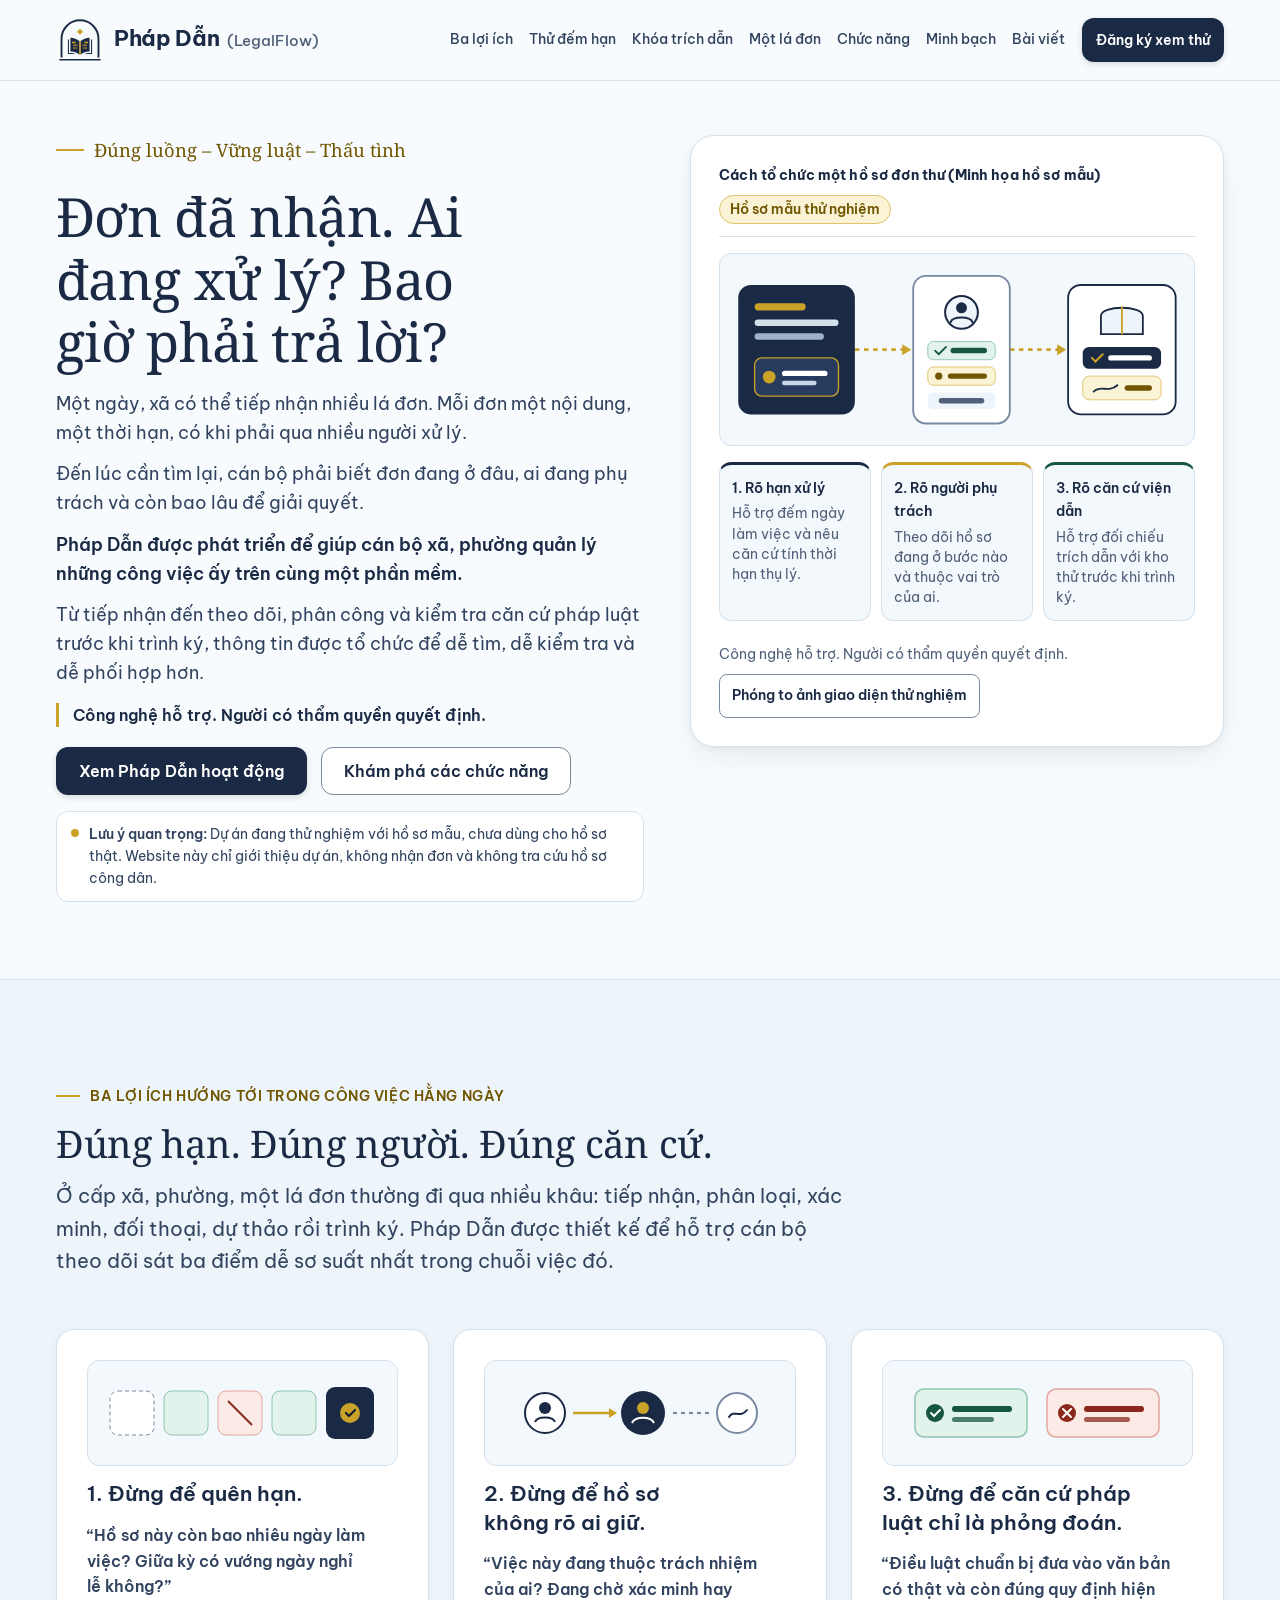
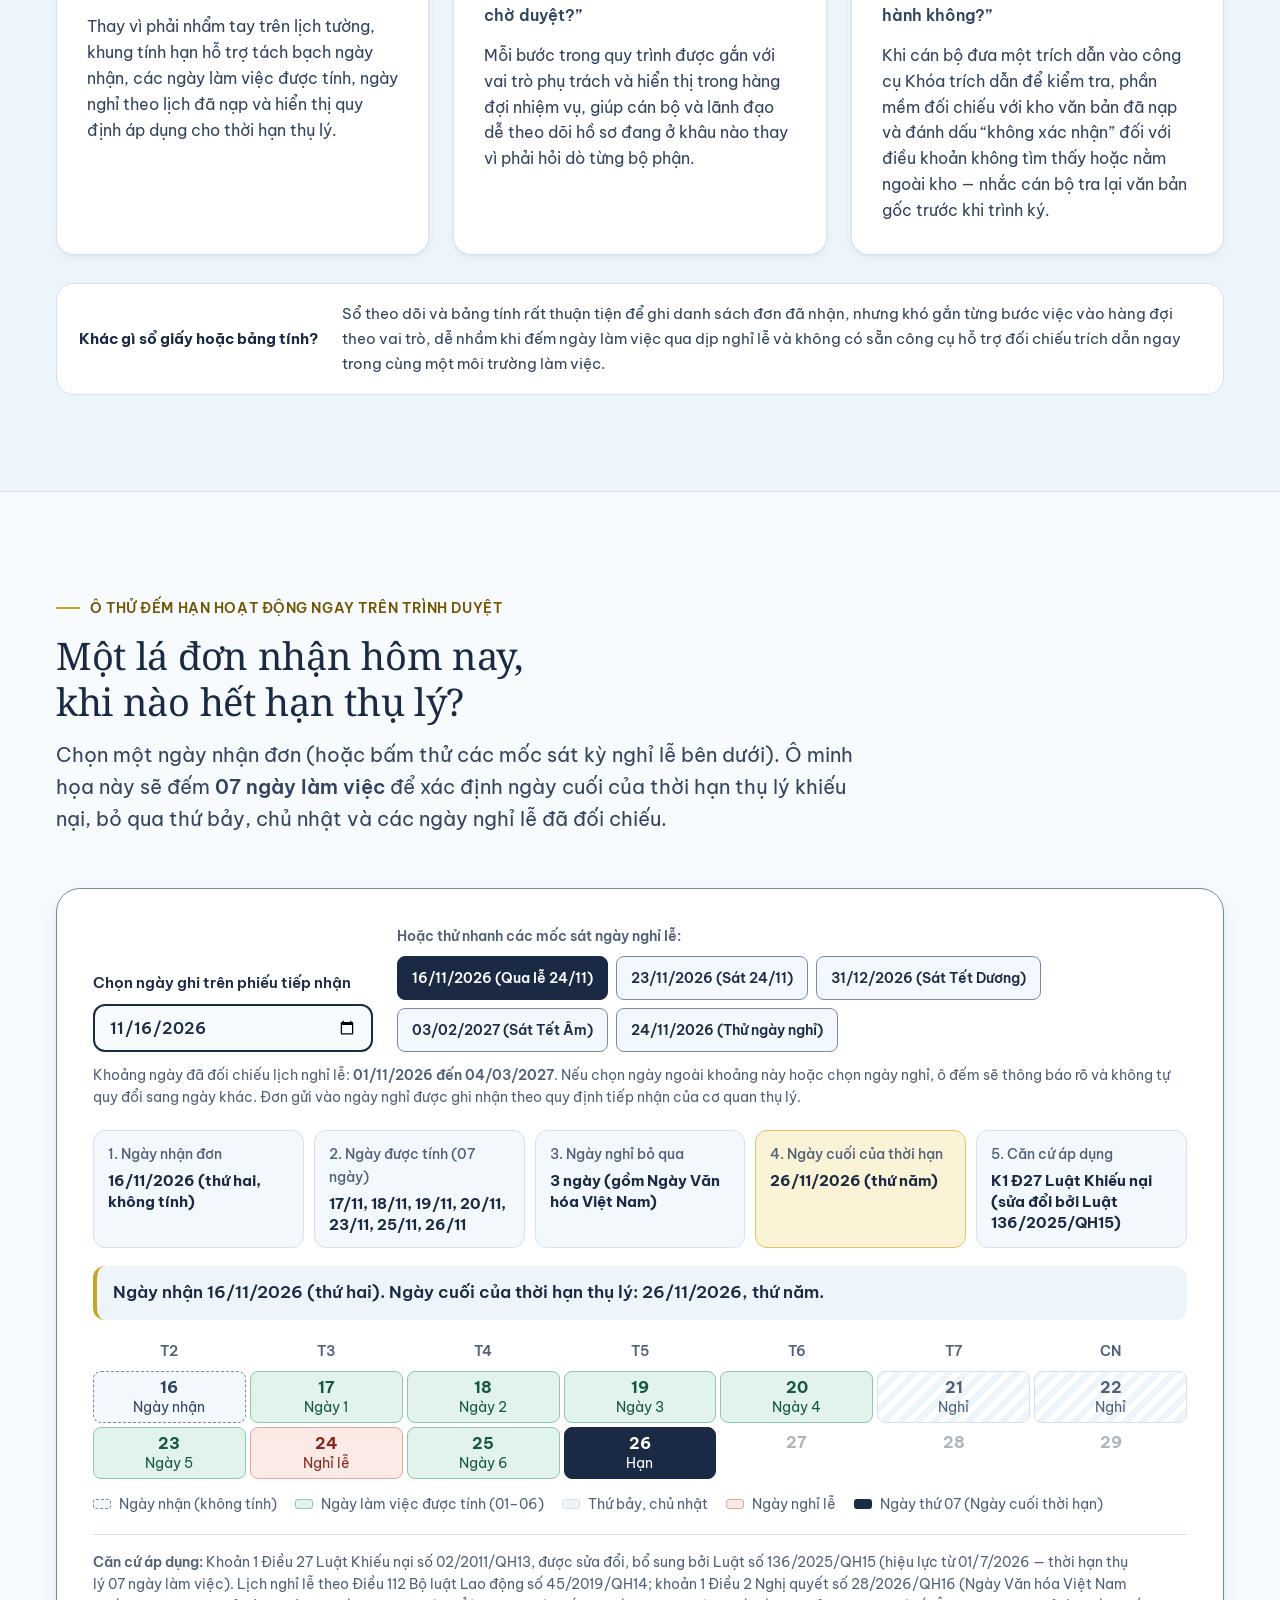
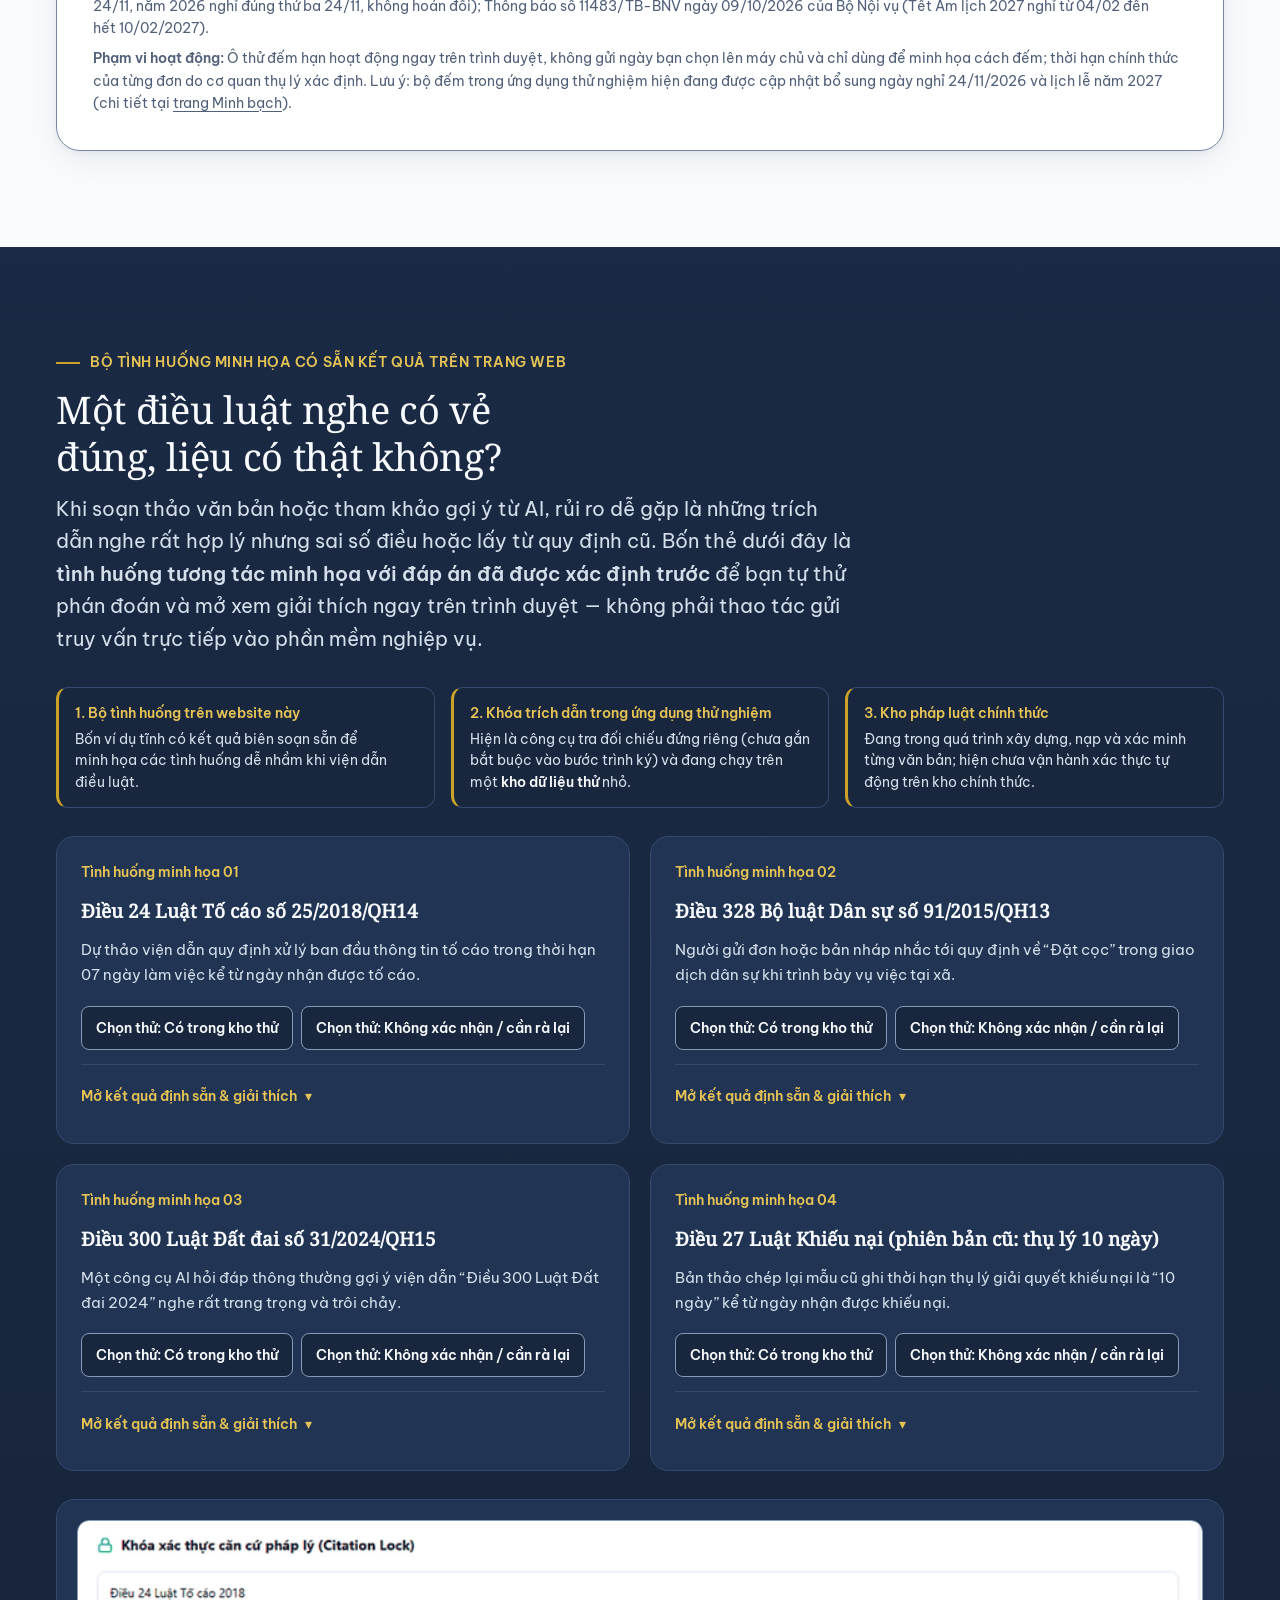
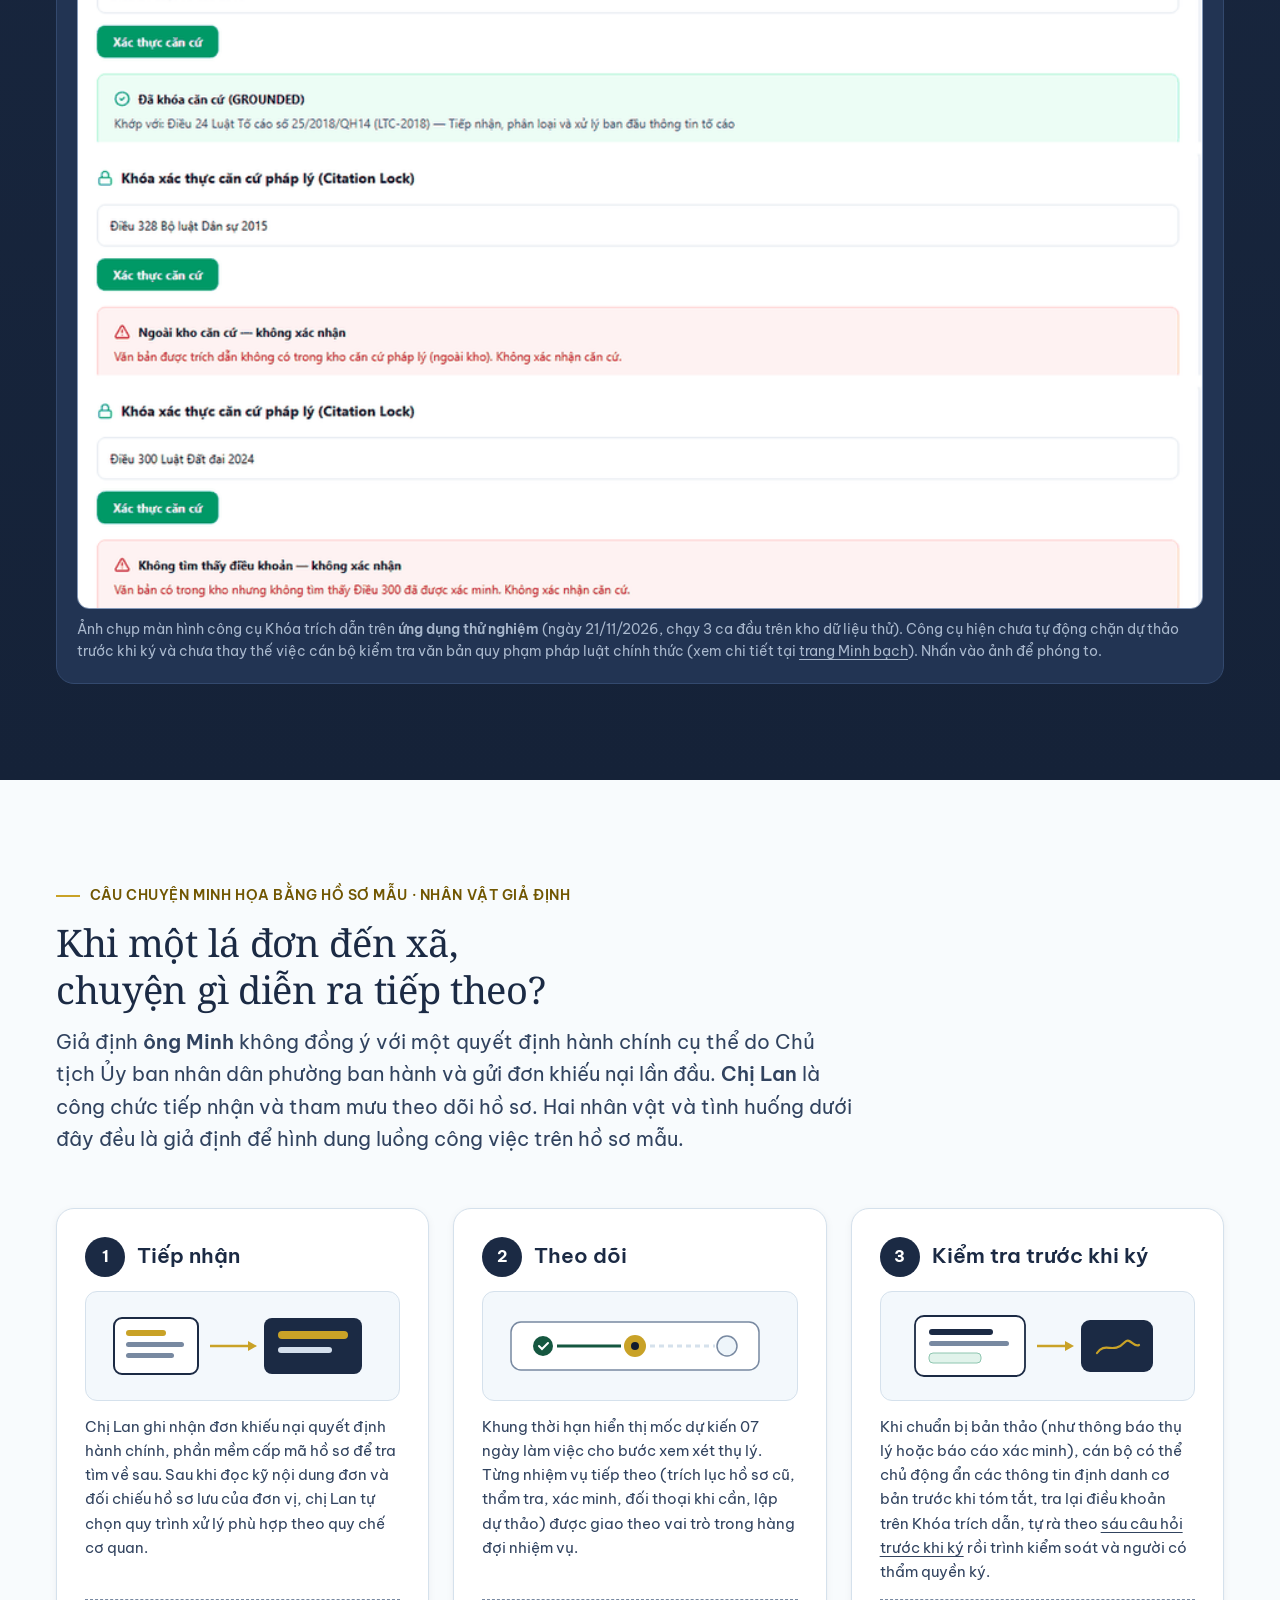
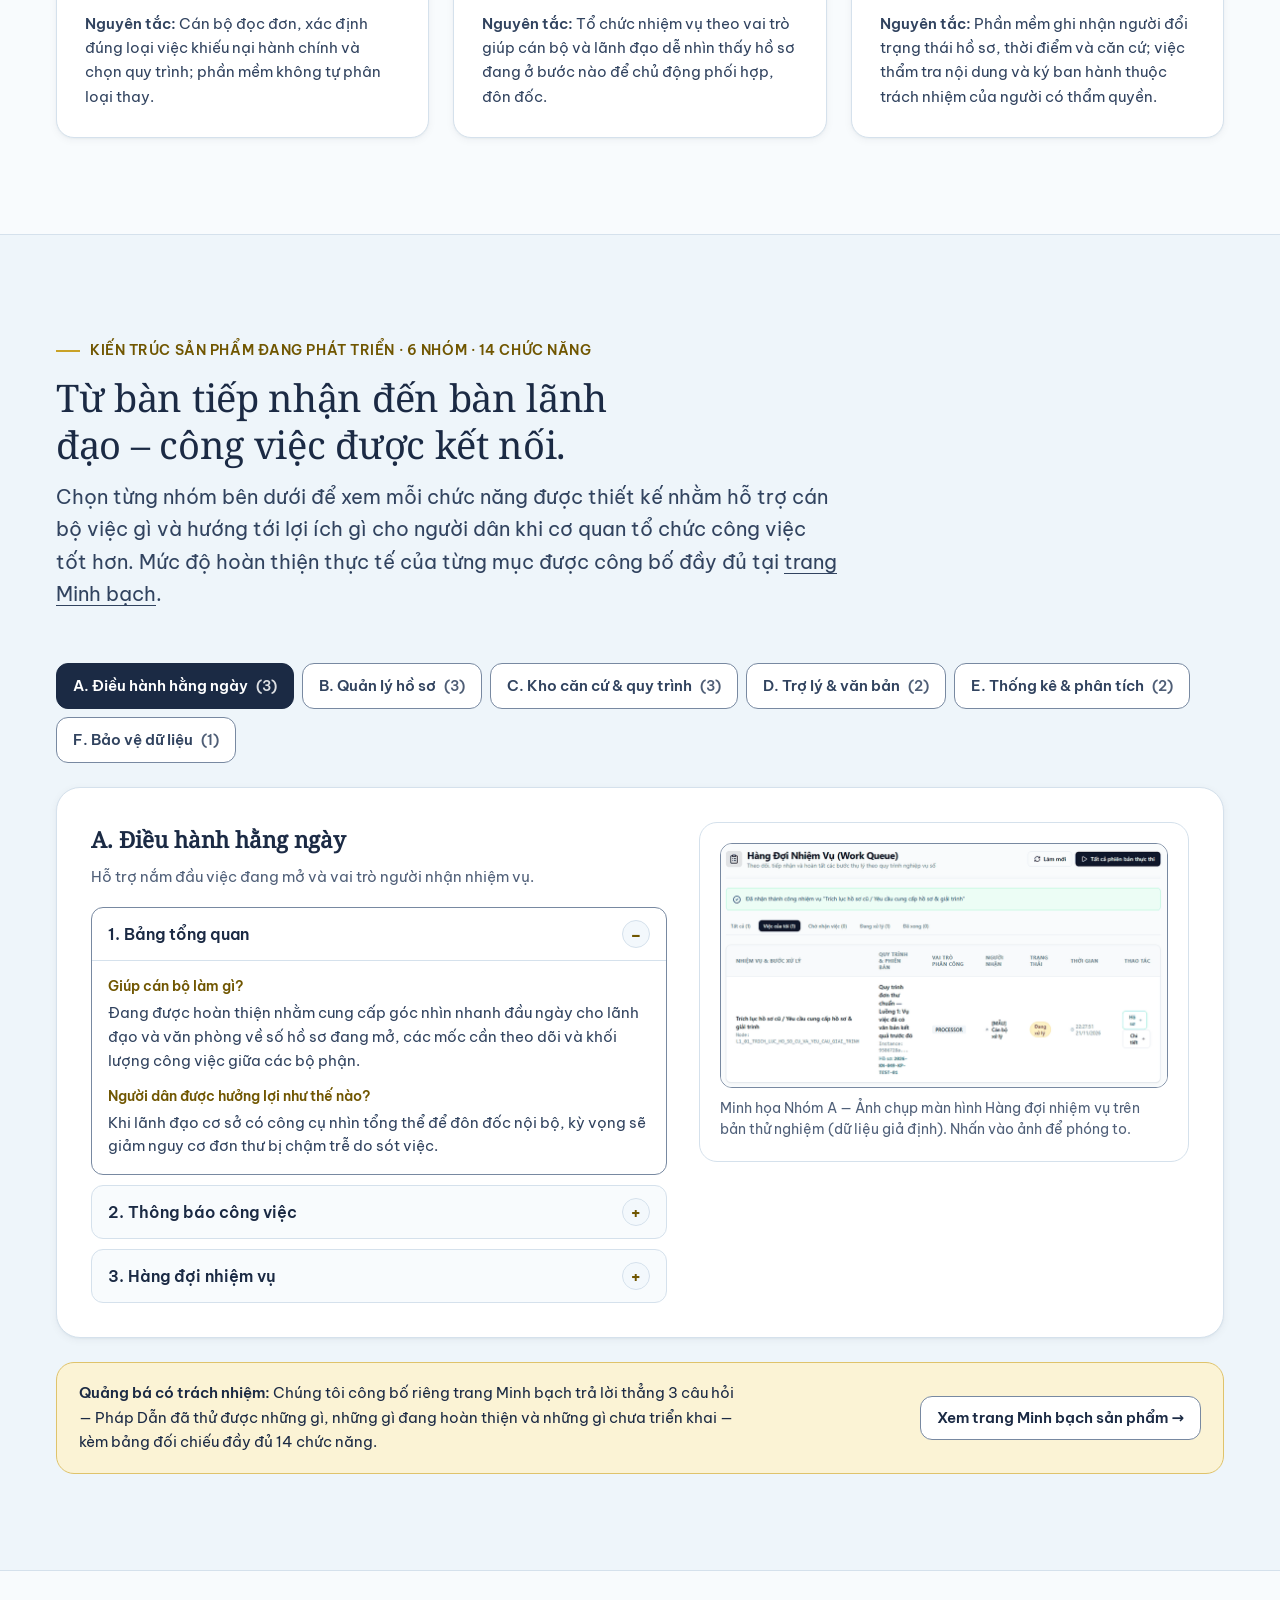
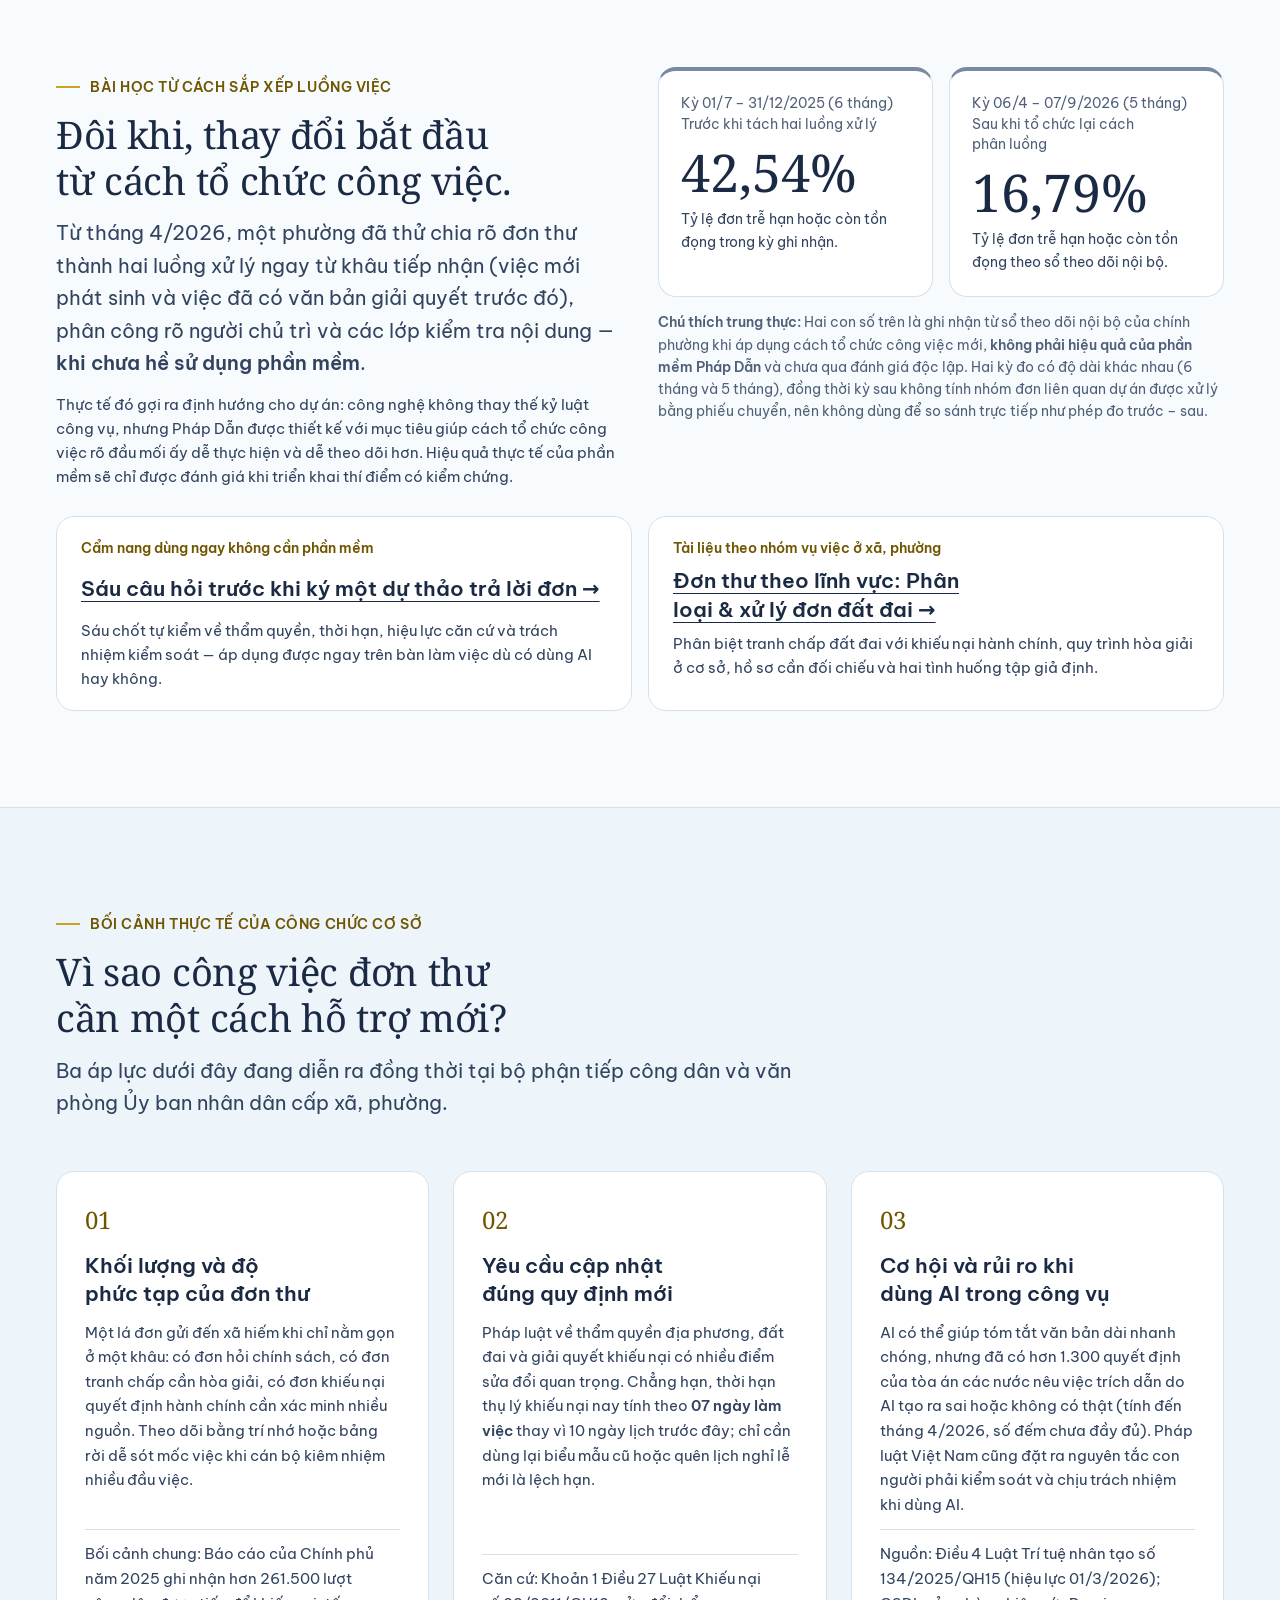
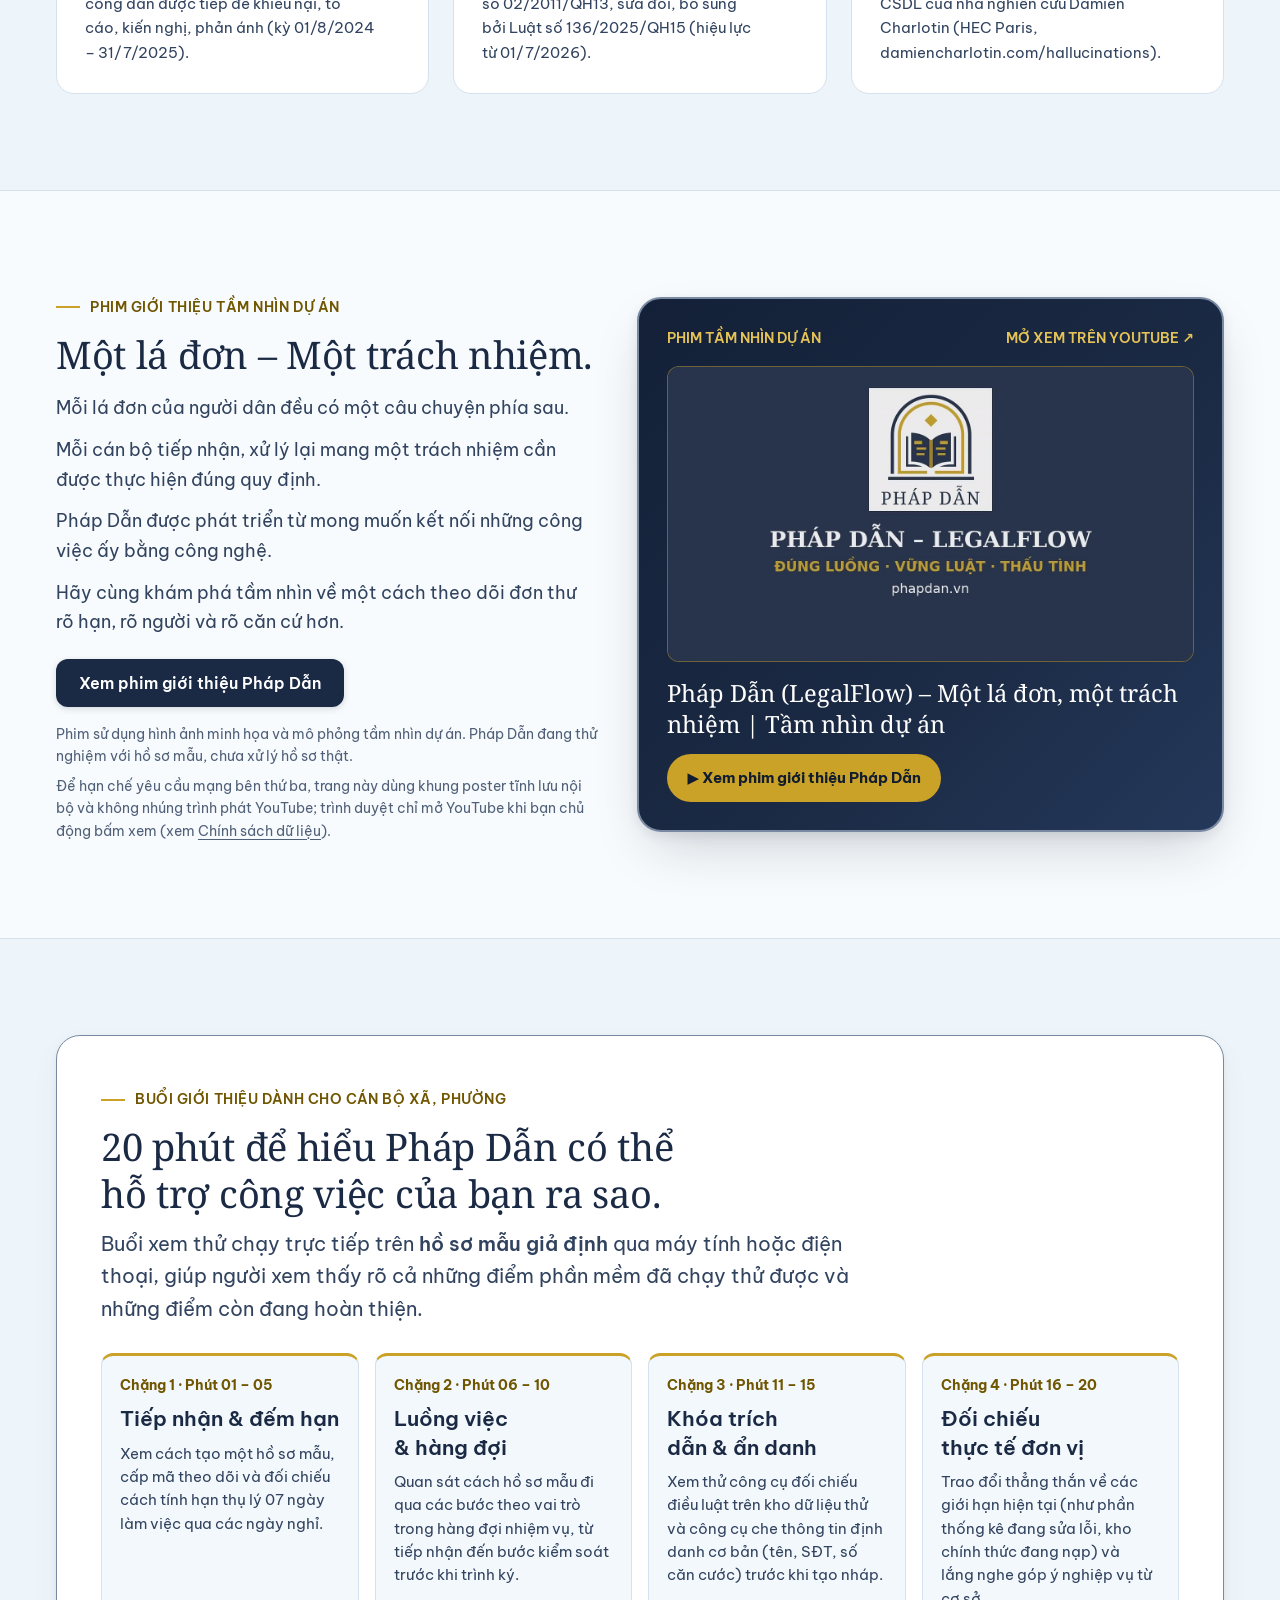
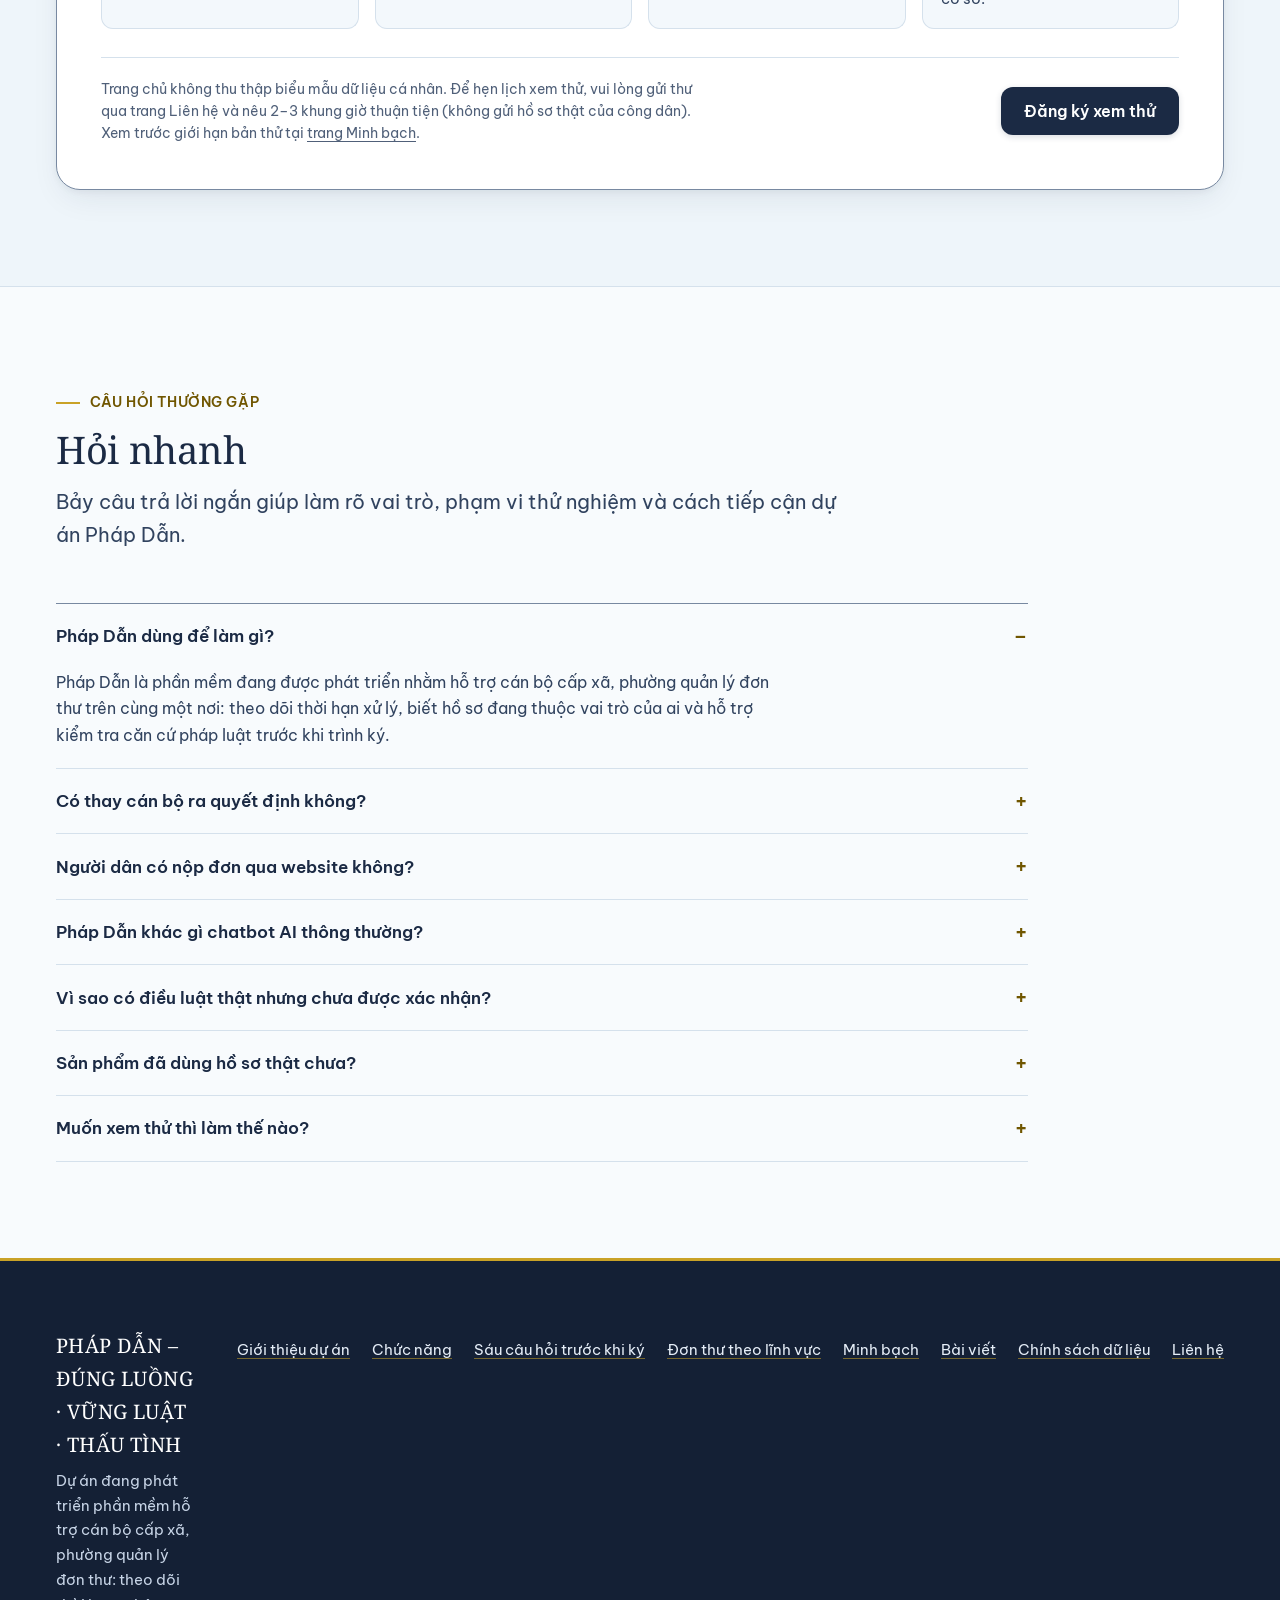
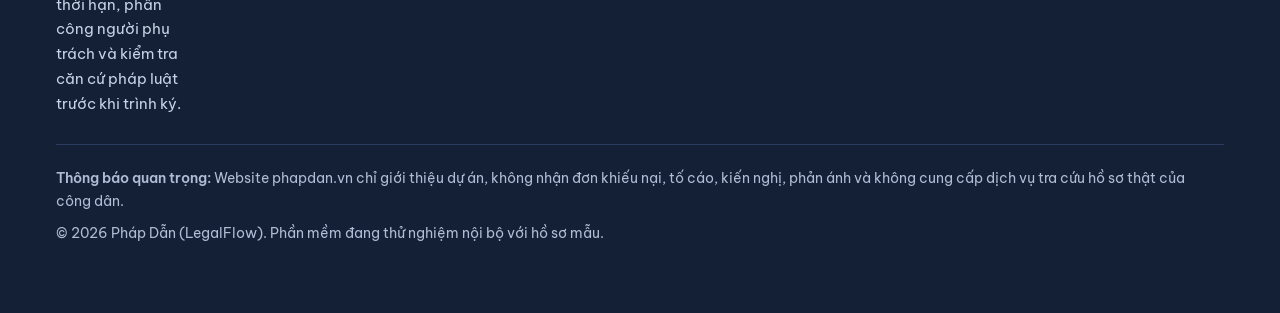
==== commit 0cd013a8: "Trang chủ: đổi phim giới thiệu sang v5 (aMqVyG5-YF8), thay poster bằng khung end-card v5 Sửa link ph" ====
--- a/index.html
+++ b/index.html
@@ -926,14 +926,14 @@
           <p>Hãy cùng khám phá tầm nhìn về một cách theo dõi đơn thư rõ hạn, rõ người và rõ căn cứ hơn.</p>
         </div>
         <div class="actions" style="margin-top:22px">
-          <a class="btn btn--primary" href="https://www.youtube.com/watch?v=fXCPCmeHa90" target="_blank" rel="noopener noreferrer">Xem phim giới thiệu Pháp Dẫn</a>
+          <a class="btn btn--primary" href="https://www.youtube.com/watch?v=aMqVyG5-YF8" target="_blank" rel="noopener noreferrer">Xem phim giới thiệu Pháp Dẫn</a>
         </div>
         <p class="note" style="margin-top:16px">Phim sử dụng hình ảnh minh họa và mô phỏng tầm nhìn dự án. Pháp Dẫn đang thử nghiệm với hồ sơ mẫu, chưa xử lý hồ sơ thật.</p>
         <p class="note" style="margin-top:8px">Để hạn chế yêu cầu mạng bên thứ ba, trang này dùng khung poster tĩnh lưu nội bộ và không nhúng trình phát YouTube; trình duyệt chỉ mở YouTube khi bạn chủ động bấm xem (xem <a href="chinh-sach-du-lieu.html">Chính sách dữ liệu</a>).</p>
       </div>
 
       <div>
-        <a class="poster-link" href="https://www.youtube.com/watch?v=fXCPCmeHa90" target="_blank" rel="noopener noreferrer" aria-label="Xem phim giới thiệu Pháp Dẫn (LegalFlow) – Một lá đơn, một trách nhiệm | Tầm nhìn dự án trên YouTube trong tab mới">
+        <a class="poster-link" href="https://www.youtube.com/watch?v=aMqVyG5-YF8" target="_blank" rel="noopener noreferrer" aria-label="Xem phim giới thiệu Pháp Dẫn (LegalFlow) – Một lá đơn, một trách nhiệm | Tầm nhìn dự án trên YouTube trong tab mới">
           <div class="poster-art">
             <div class="poster-top">
               <span>PHIM TẦM NHÌN DỰ ÁN</span>
